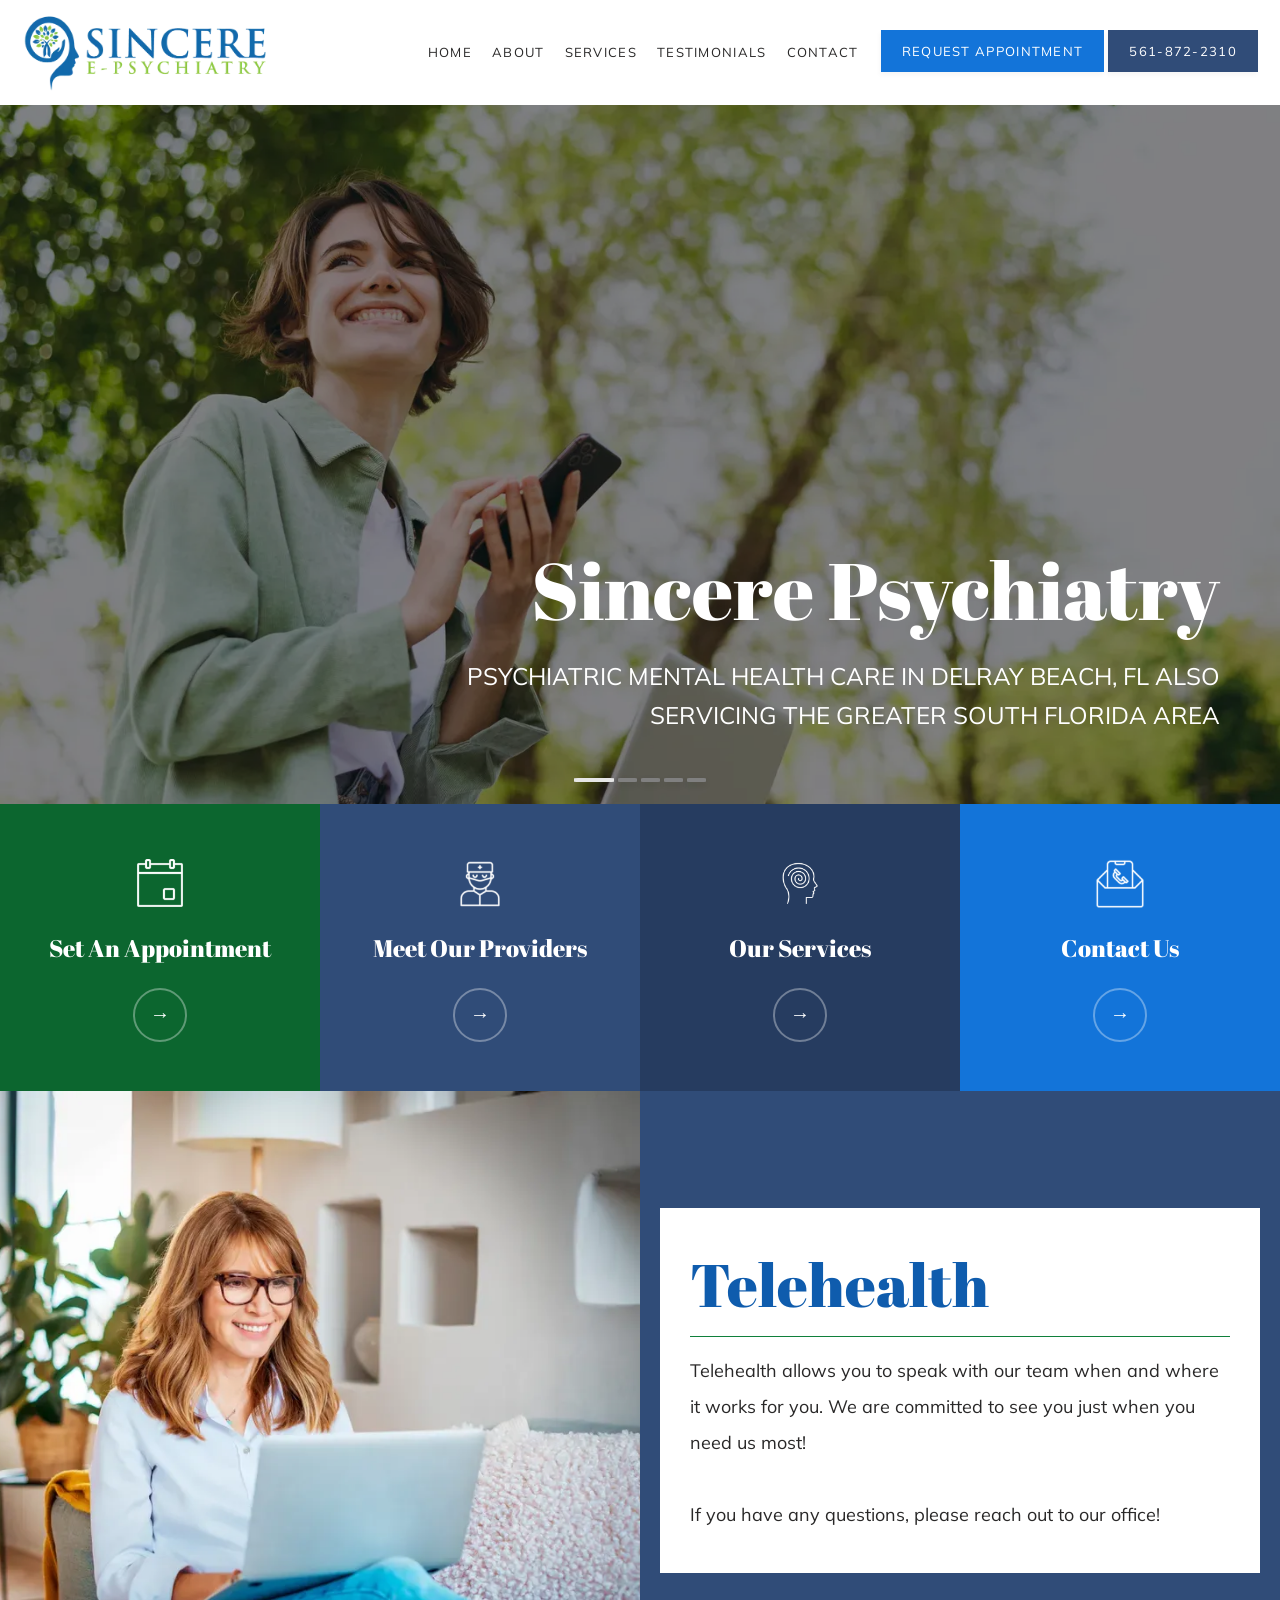
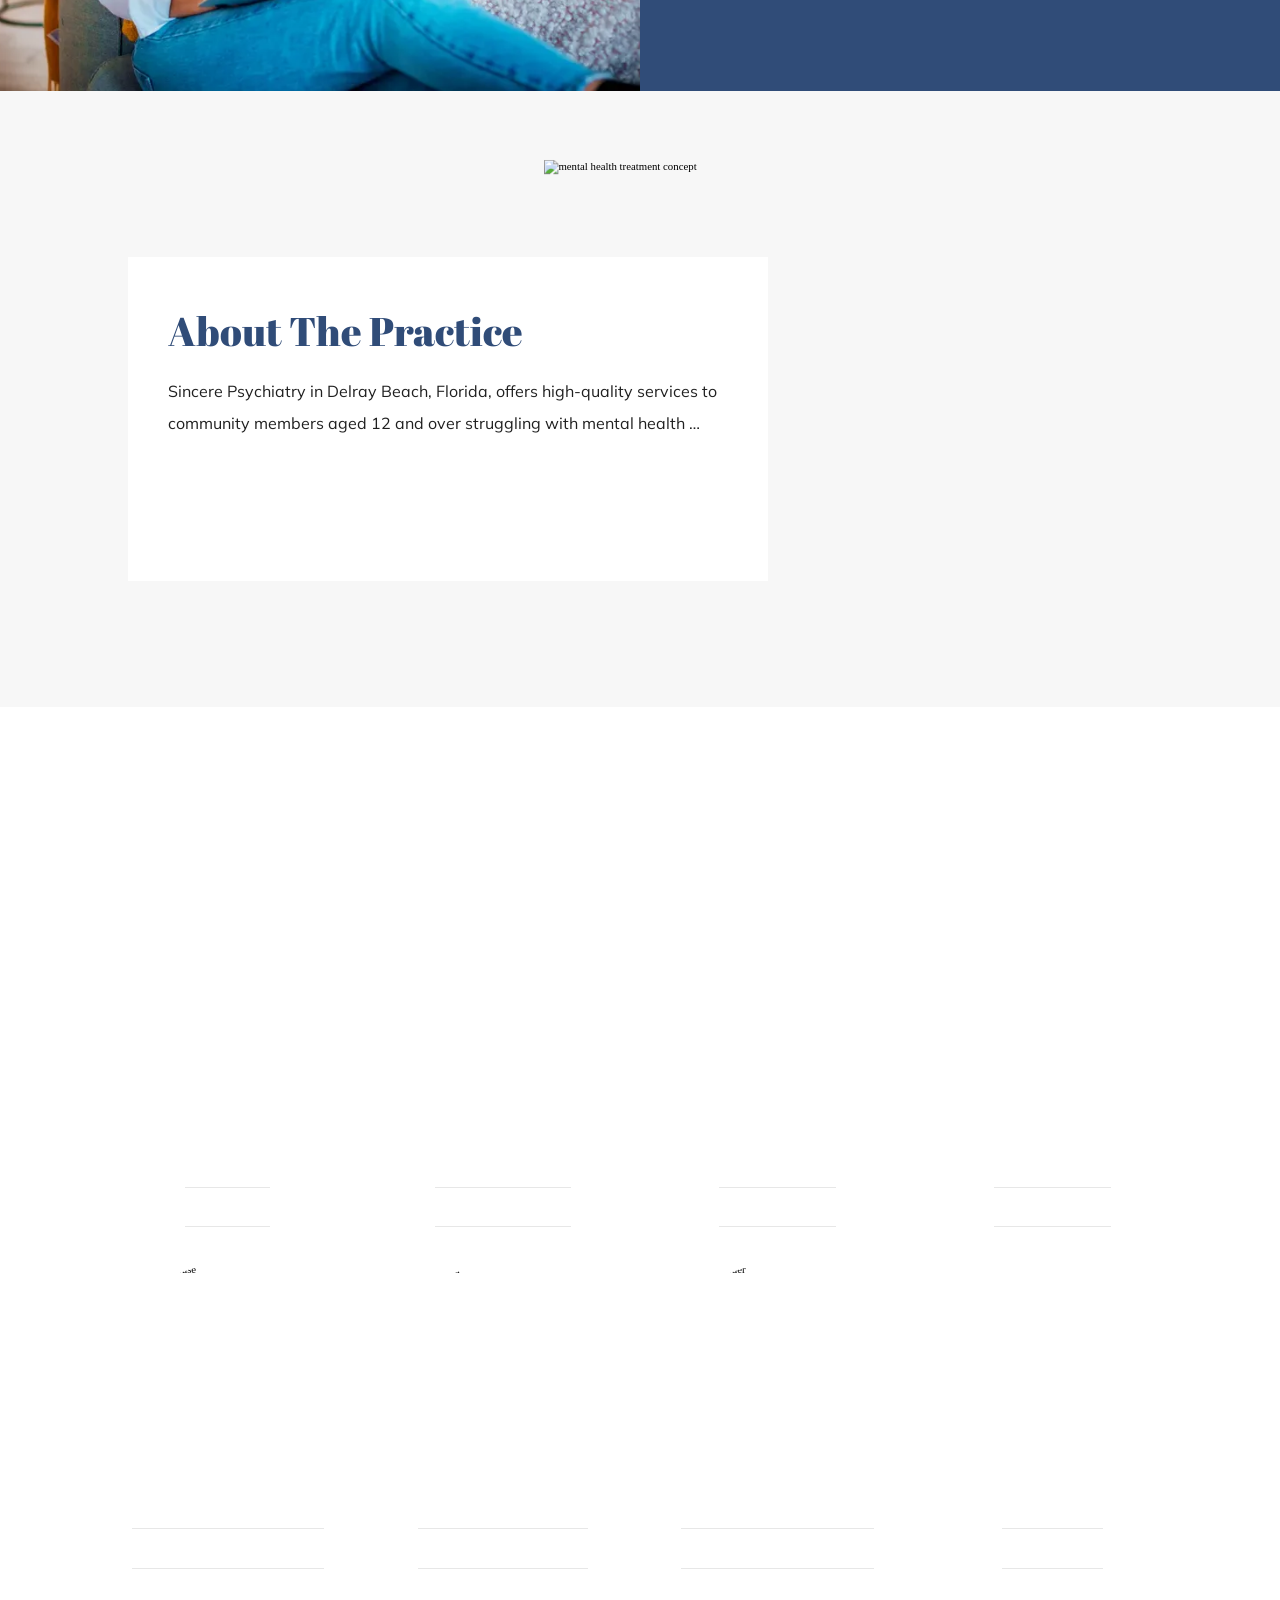
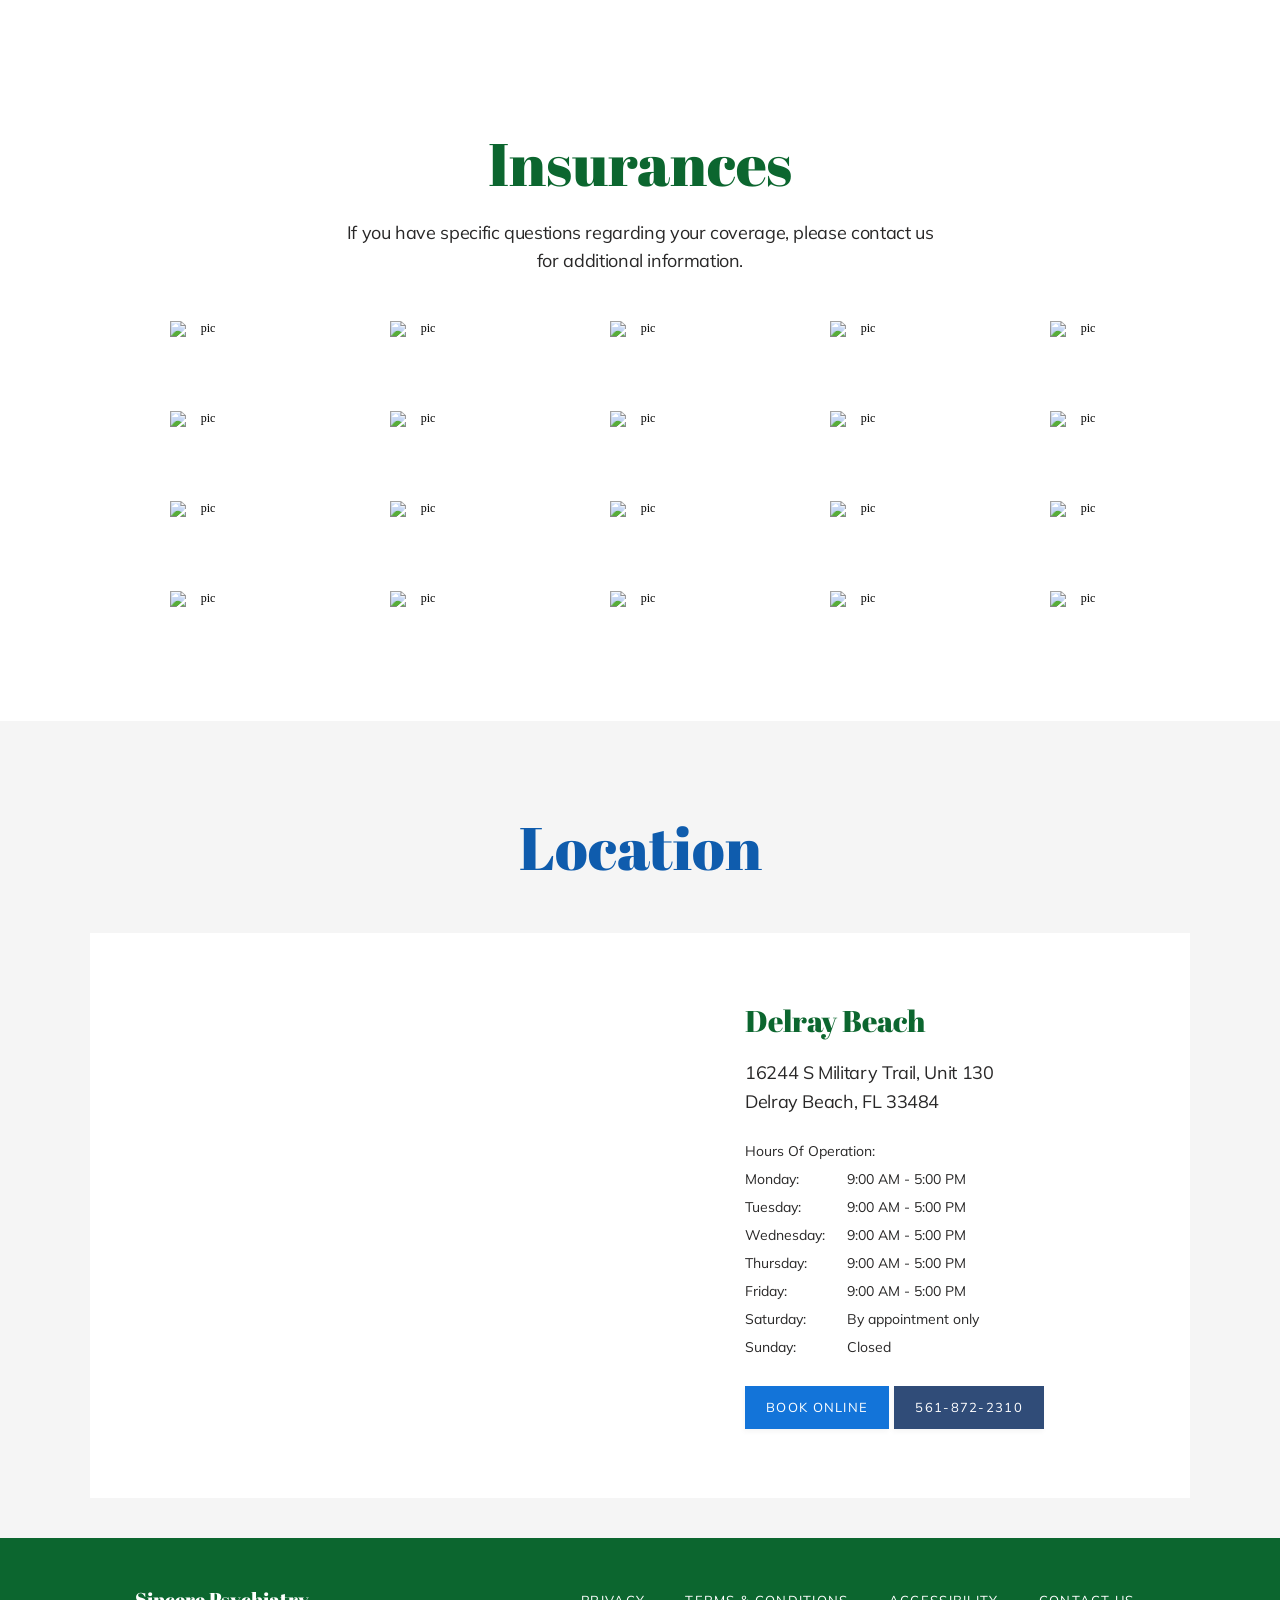
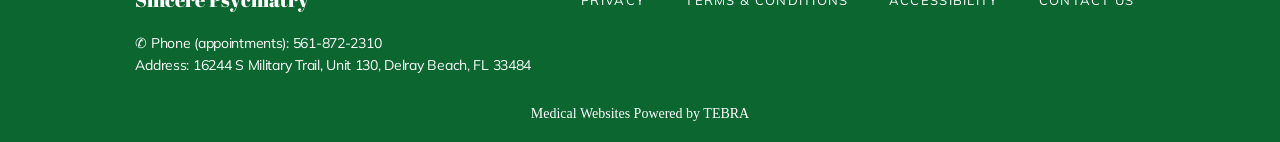
==== waketechcc/BHWebpage/index.html @ 06dcf1b5 "had here" ====
<!DOCTYPE html><html lang="en" style="--identity-width:1056px; --links-height:50px; --buttons-height:50px; --num-of-links:5; --compensation-to-middle:88px; --side-menu-space:604px; --menu-height:-105px; --dynamic-buttons-height:50px; --dynamic-menu-logo-height:105px;"><head>
            <!--
            IMC metadata START
            rootPage=[vbid-e6609d59-314e-44d4-a096-23cbc4b0bdfe-published]
            name=[Home]
            schemeVersion=[2]
            creationDate=[31-01-2024 03:14:24]
            clonedFromVBID=[vbid-e6609d59-314e-44d4-a096-23cbc4b0bdfe]
            creator=[889a9dd8-767c-46b6-bf21-ab325a427642]
            version=[dev]
            env=[prd]
            publishDate=[09-02-2024 16:41:47]
            Renderer=[Service API]
            IMC metadata END
            -->
						<!-- START meta data -->
            <meta charset="utf-8">
            <meta name="viewport" content="width=device-width, initial-scale=1, shrink-to-fit=no">
            
			<script type="application/ld+json">
				{"@context": "https://schema.org","@type": "Physician","@id":"https://www.sincerepsych.com/8bfcd976-3ab2-4bc3-a6d6-3ea068dfcf8f","url":"https://www.sincerepsych.com","brand":{"name":["Sincere Psychiatry"]},"name":["Reginald Sincere, NP","Jose Desmarais, APRN, PMHNP-BC"],"image":"","potentialAction":{"@type":"ReserveAction","target":{"@type":"EntryPoint","urlTemplate":"https://www.sincerepsych.com/schedule?utm_medium=markup","inLanguage":"en-US","actionPlatform":["https://schema.org\/DesktopWebPlatform","https://schema.org\/IOSPlatform","https://schema.org\/AndroidPlatform"]},"result":{"@type":"Reservation","name":"Book Online"}},"telephone":"561-872-2310","openingHours":["MON 9:00 AM - 5:00 PM","TUE 9:00 AM - 5:00 PM","WED 9:00 AM - 5:00 PM","THU 9:00 AM - 5:00 PM","FRI 9:00 AM - 5:00 PM","SAT By appointment only","SUN Closed"],"contactPoint":[{"@type":"ContactPoint","telephone":"561-872-2310","contactType":"reservations"},{"@type":"ContactPoint","telephone":"561-455-2603","contactType":"customer service"}],"address":{"@type":"PostalAddress","streetAddress":"16244 S Military Trail Unit 130","addressLocality":"Delray Beach","addressRegion":"FL","postalCode":"33484","addressCountry":"USA"},"priceRange":"Free Confidential Consultation"}
			</script>
            
            <meta name="theme-color" content="#000000">
            <link rel="canonical" href="https://www.sincerepsych.com">
            <link rel="shortcut icon" href="/favicon.ico">
						<link rel="preconnect" href="https://www.googletagmanager.com"><link rel="preconnect" href="https://sa1s3optim.patientpop.com">
						<link rel="dns-prefetch" href="https://www.googletagmanager.com"><link rel="dns-prefetch" href="https://sa1s3optim.patientpop.com"><link rel="dns-prefetch" href="https://www.google.com"><link rel="dns-prefetch" href="https://www.google-analytics.com">
            
            <!-- Google Analytics -->
                <script async="" src="https://www.googletagmanager.com/gtag/js?id=G-J850HL02VV"></script>
                <script>
                window.dataLayer = window.dataLayer || [];
                function gtag(){dataLayer.push(arguments);}
                gtag('js', new Date());
                gtag('config', 'G-J850HL02VV');
                </script>
            <!-- End Google Analytics -->		
            <meta name="google-site-verification" content="y0cJQzEtyeu1D0x0oFG-r5S-6N0g_hvibggnTR-iEV0">
            
            <title>Sincere Psychiatry | Psychiatric Mental Health Care located in Delray Beach, FL</title>
            
            <meta name="description" content="Trusted Psychiatric Mental Health Care serving the patients of Delray Beach, FL. Contact us at 561-872-2310 or visit us at 16244 S Military Trail, Unit 130, Delray Beach, FL 33484.">
            <meta name="monitor_key" content="bdb9ecce247929becef8f9ac3bb30d43b974e2bf">
            <!-- END meta data -->
            <!-- START custom head code -->
            
						<!-- END custom head code -->
						<script type="text/javascript">"use strict";window.wm=window.wm||{};const initTebraWidgetManager=()=>{const wmDeferredCommands=[];const TEBRA_WIDGET_MANAGER_METHODS=["initializeManager","registerWidget","broadcastMessage"];window.wmOnScriptLoad=()=>{window.addEventListener("actionCall",e=>{return window.WidgetManager.widgetClick(e.detail.callParameter)});wmDeferredCommands.forEach(cmd=>{window.WidgetManager[cmd.command](...cmd.args)})};TEBRA_WIDGET_MANAGER_METHODS.forEach(wmMethod=>{window.wm[wmMethod]=(...args)=>{const deferredCommand={command:wmMethod,args};if(window.WidgetManager&&window.WidgetManager[deferredCommand.command]){window.WidgetManager[deferredCommand.command](...deferredCommand.args)}else{wmDeferredCommands.push(deferredCommand)}}})};initTebraWidgetManager();
</script><script src="js/widgetManager.js" onload="wmOnScriptLoad()" defer="" async=""></script><script>window.wm.initializeManager('8bfcd976-3ab2-4bc3-a6d6-3ea068dfcf8f');</script>
						<style>html{font-size:12px}@media only screen and (max-width: 680px){html{font-size:8px}}:root{--editor-menu-height: 0px;--menu-height: 0px;--popup-spacing: 0px;--stick-top-section-height: 0px;--gallery-content-box-margin: 0px;--dynamic-buttons-height: 0;--dynamic-menu-logo-height: 0}section{box-sizing:border-box;overflow:hidden;background-size:cover;background-repeat:no-repeat;background-position:center center}a{color:inherit;text-decoration:none}.website{padding:0;margin:0}.website section{margin-left:auto;margin-right:auto}.website section[data-position=popup]{--popup-spacing: 8vw;--popup-width: inherit;max-height:calc(100vh - var(--editor-menu-height) - var(--popup-spacing));width:var(--popup-width);min-width:var(--popup-width);max-width:var(--popup-width);position:fixed;top:0;left:0!important;transform:translate(calc(50vw - 50%),calc(50vh + var(--editor-menu-height)/2 - 50%))!important;z-index:1002;box-shadow:-3px 11px 200px #00000030}.website section[data-position=popup][data-section-width=stretched]{--popup-width: calc(100vw - var(--popup-spacing))}.website section[data-position=popup][data-section-width=boxed]{--popup-width: calc(70vw - var(--popup-spacing))}.website section[data-position=popup][data-section-width=boxed] .children{max-width:unset!important}.website section[data-position=popup]{display:none}.website section[data-position=popup].show-section{display:inherit}.website section[data-position=popup] article .pic-side img.pic{transform:scale(1)!important}.website section[data-position=stick-top]{position:fixed;top:var(--editor-menu-height);z-index:998}@media only screen and (max-width: 880px){.website section[data-position=popup],.website section[data-position=popup][data-section-width=boxed],.website section[data-position=popup][data-section-width=stretched]{overflow-y:auto}.website section[data-position=stick-top]{overflow-y:auto;max-height:40vh}}@media only screen and (max-width: 680px){.website section[data-position=popup],.website section[data-position=popup][data-section-width=boxed],.website section[data-position=popup][data-section-width=stretched]{--popup-spacing: 2vw;--popup-mobile-height: calc(100vh - var(--editor-menu-height) - var(--popup-spacing));--popup-width: calc(100vw - var(--popup-spacing));height:var(--popup-mobile-height);min-height:var(--popup-mobile-height)!important;max-height:var(--popup-mobile-height)}}.website section[data-height=fullscreen]{min-height:100vh!important}.website section[data-textalign=left] .section-item .text-side .buttons{align-items:inherit;text-align:inherit}.website section[data-textalign=left] .section-item .text-side{align-items:flex-start;text-align:left}.website section[data-blockstextalign=left] .section-header .text-side{align-items:flex-start;text-align:left}.website section[data-textalign=center] .section-item .text-side{text-align:center}.website section[data-textalign=left] .section-item .text-side .buttons{justify-content:flex-start}.website section[data-textalign=left] .section-item .text-side .buttons .element:nth-of-type(1){margin-left:0!important}.website section[data-textalign=center] .section-item .text-side .buttons{justify-content:center}.website section[data-textalign=right] .section-item .text-side .buttons{justify-content:flex-end}.website section[data-blockstextalign=center] .section-header .text-side{text-align:center}.website section[data-textalign=right] .section-item .text-side{align-items:flex-end;text-align:right}.website section[data-blockstextalign=right] .section-header .text-side{align-items:flex-end;text-align:right}.website section[data-verticalalign=top] article.section-item{justify-content:flex-start}.website section[data-verticalalign=center] article.section-item{justify-content:space-evenly}.website section[data-verticalalign=bottom] article.section-item{justify-content:flex-end}.website section[data-verticalalign=top] article.section-item .text-side{align-self:flex-start;justify-content:flex-start}.website section[data-verticalalign=stretch] article.section-item .text-side .buttons{flex-grow:1;align-content:flex-end}.website section[data-verticalalign=stretch][data-layoutclass^=right-center] article.section-item .text-side,.website section[data-verticalalign=stretch][data-layoutclass^=left-center] article.section-item .text-side,.website section[data-verticalalign=stretch][data-layoutclass^=middle-center] article.section-item .text-side{height:calc(100% - var(--gallery-content-box-margin) * 2)}.website section[data-verticalalign=center] article.section-item .text-side{align-self:center;justify-content:center}.website section[data-verticalalign=bottom] article.section-item .text-side{align-self:flex-end;justify-content:flex-end}.website section[data-blocksverticalalign=top] article.section-header{justify-content:flex-start}.website section[data-blocksverticalalign=center] article.section-header{justify-content:space-evenly}.website section[data-blocksverticalalign=bottom] article.section-header{justify-content:flex-end}.website section[data-blockshorizontalalign=left] article.section-header{align-items:flex-start}.website section[data-blockshorizontalalign=center] article.section-header{align-items:center}.website section[data-blockshorizontalalign=right] article.section-header{align-items:flex-end}.website section[data-layoutclass=middle-center][data-horizontalalign=left] article.section-item,.website section[data-layoutclass=middle-left][data-horizontalalign=left] article.section-item,.website section[data-layoutclass=middle-right][data-horizontalalign=left] article.section-item{align-items:flex-start}.website section[data-layoutclass=middle-center][data-horizontalalign=center] article.section-item,.website section[data-layoutclass=middle-left][data-horizontalalign=center] article.section-item,.website section[data-layoutclass=middle-right][data-horizontalalign=center] article.section-item{align-items:center}.website section[data-layoutclass=middle-center][data-horizontalalign=right] article.section-item,.website section[data-layoutclass=middle-left][data-horizontalalign=right] article.section-item,.website section[data-layoutclass=middle-left][data-horizontalalign=right] article.section-item,.website section[data-layoutclass=middle-right][data-horizontalalign=right] article.section-item{align-items:flex-end}.website section[data-horizontalalign=left] article.section-item .text-side{margin-right:auto!important}.website section[data-horizontalalign=center] article.section-item .text-side{margin-right:auto!important;margin-left:auto!important}.website section[data-horizontalalign=right] article.section-item .text-side{margin-left:auto!important}@media only screen and (max-width: 680px){.website section[data-horizontalalign=right] article.section-item .text-side,.website section[data-horizontalalign=left] article.section-item .text-side{margin-right:auto!important;margin-left:auto!important}}.website article{display:flex;flex-direction:column;align-items:center;justify-content:space-evenly;position:relative;box-sizing:border-box}section.fill-height{min-height:100vh!important}.website section .children{width:100%;min-height:inherit;position:relative;display:flex;flex-wrap:wrap;margin-left:auto;margin-right:auto;align-items:stretch;box-sizing:border-box}.website section[data-effectshover=hover-effect-1] article:not(.section-header) .pic-side img.pic{transition:all 1s cubic-bezier(.04,-.03,0,1.01)}.website section[data-effectshover=hover-effect-1] article:not(.section-header):hover .pic-side img.pic{transition:all 3s cubic-bezier(.04,-.03,0,1.01);transform:scale(1.2)}.website section[data-effectshover=hover-effect-2] article:not(.section-header){transition:box-shadow 1s cubic-bezier(.04,-.03,0,1.01);box-shadow:-1px 8px 14px #0000}.website section[data-effectshover=hover-effect-2] article:not(.section-header):hover{box-shadow:-1px 8px 14px #00000075}.website section[data-effectshover=hover-effect-3] article:not(.section-header){transition:transform 1s cubic-bezier(.04,-.03,0,1.01)}.website section[data-effectshover=hover-effect-3] article:not(.section-header):hover{transform:translateY(-3%)}.website section[data-effectshover=hover-effect-4] article:not(.section-header) .text-side{transition:opacity 1s cubic-bezier(.04,-.03,0,1.01);opacity:0}.website section[data-effectshover=hover-effect-4] article:not(.section-header):hover .text-side{opacity:1}.website section[data-effectshover=hover-effect-5] article:not(.section-header) .pic-side{transition:opacity 1s cubic-bezier(.04,-.03,0,1.01);opacity:0}.website section[data-effectshover=hover-effect-5] article:not(.section-header):hover .pic-side{opacity:1}.website section[data-effectshover=hover-effect-6] article:not(.section-header) .pic-side{transition:opacity 1s cubic-bezier(.04,-.03,0,1.01);opacity:1}.website section[data-effectshover=hover-effect-6] article:hover:not(.section-header) .pic-side{opacity:.4}.website section[data-effectshover=hover-effect-7] article:not(.section-header) .pic-side{transition:opacity 1s cubic-bezier(.04,-.03,0,1.01);opacity:.5}.website section[data-effectshover=hover-effect-7] article:not(.section-header):hover .pic-side{opacity:1}.website section[data-effecttext=text-effect-1] .text-side h1,.website section[data-effecttext=text-effect-1] .text-side h2,.website section[data-effecttext=text-effect-1] .text-side h3,.website section[data-effecttext=text-effect-1] .text-side h4{text-shadow:0px 3px 5px #00000038}.website section[data-effecttext=text-effect-2] .text-side{outline-offset:10px;outline:1px solid #cccccc7a}.website section[data-effecttext=text-effect-3] article:not(.section-header) .text-side:before{position:absolute;left:0;top:13px;width:100%;z-index:999;content:"";border-top:1px solid #cccccc7a}.website section[data-effecttext=text-effect-3] article:not(.section-header) .text-side:after{position:absolute;left:0;bottom:13px;width:100%;z-index:999;content:"";border-top:1px solid #cccccc7a}.website section[data-effecttext=text-effect-4] .text-side{mix-blend-mode:multiply}.website section[data-effecttext=text-effect-5] .text-side h1,.website section[data-effecttext=text-effect-5] .text-side h3,.website section[data-effecttext=text-effect-5] .text-side h4,.website section[data-effecttext=text-effect-5] .text-side h2{background-color:var(--theme-color-1)!important;padding:10px!important;color:var(--theme-color-2)!important}.website section[data-effecttext=text-effect-6] .text-side h1,.website section[data-effecttext=text-effect-6] .text-side h3,.website section[data-effecttext=text-effect-6] .text-side h4,.website section[data-effecttext=text-effect-6] .text-side h2{background-color:var(--theme-color-2)!important;padding:10px!important;color:var(--theme-color-1)!important}.website section[data-idleeffect=darken_gardient_30] article[data-itemmediatype=PIC] .pic-side:before{display:block;position:absolute;background-image:linear-gradient(to bottom,rgba(0,0,0,0) 70%,#0000007d 100%);height:100%;top:0;left:0;width:100%;content:"";z-index:1}.website section[data-imagefit="1_1"] article img.pic{object-fit:contain}@media only screen and (min-width: 680px){.website section[data-imagefit="1_1"] article img.pic{object-fit:scale-down}}.website section[data-imagefit=contain] article img.pic{object-fit:contain}.website section[data-imagefit=cover] article img.pic{object-fit:cover}.filter-preview{position:relative}.filter-preview.filter-1,.website section[data-imagefilter=filter-1] article[data-itemmediatype=PIC] img.pic{filter:brightness(100%)}.filter-preview.filter-2,.website section[data-imagefilter=filter-2] article[data-itemmediatype=PIC] img.pic{filter:brightness(80%)}.filter-preview.filter-3,.website section[data-imagefilter=filter-3] article[data-itemmediatype=PIC] img.pic{filter:brightness(60%)}.filter-preview.filter-4:after,.website section[data-imagefilter=filter-4] article[data-itemmediatype=PIC] .pic-side:before{display:block;position:absolute;background-image:linear-gradient(to bottom,rgba(0,0,0,0) 60%,#000000 100%);height:100%;top:0;left:0;width:100%;content:"";z-index:1;pointer-events:none}.filter-preview.filter-5:after,.website section[data-imagefilter=filter-5] article[data-itemmediatype=PIC] .pic-side:before{display:block;position:absolute;background-image:linear-gradient(to top,rgba(0,0,0,0) 60%,#000000 100%);height:100%;top:0;left:0;width:100%;content:"";z-index:1;pointer-events:none}.filter-preview.filter-6:after,.website section[data-imagefilter=filter-6] article[data-itemmediatype=PIC] .pic-side:before{display:block;position:absolute;background-image:linear-gradient(to left,rgba(0,0,0,0) 60%,#00000070 100%);height:100%;top:0;left:0;width:100%;content:"";z-index:1;pointer-events:none}.filter-preview.filter-7:after,.website section[data-imagefilter=filter-7] article[data-itemmediatype=PIC] .pic-side:before{display:block;position:absolute;background-image:linear-gradient(to right,rgba(0,0,0,0) 60%,#00000070 100%);height:100%;top:0;left:0;width:100%;content:"";z-index:1;pointer-events:none}.filter-preview.filter-8:after,.website section[data-imagefilter=filter-8] article[data-itemmediatype=PIC] .pic-side:before{display:block;position:absolute;background-image:linear-gradient(to top,rgba(255,255,255,0) 60%,#ffffff 100%);height:100%;top:0;left:0;width:100%;content:"";z-index:1;pointer-events:none}.filter-preview.filter-9:after,.website section[data-imagefilter=filter-9] article[data-itemmediatype=PIC] .pic-side:before{display:block;position:absolute;background-image:linear-gradient(to bottom,rgba(255,255,255,0) 60%,#ffffff 100%);height:100%;top:0;left:0;width:100%;content:"";z-index:1;pointer-events:none}.filter-preview.filter-10:after,.website section[data-imagefilter=filter-10] article[data-itemmediatype=PIC] .pic-side:before{display:block;position:absolute;background-image:linear-gradient(to left,rgba(255,255,255,0) 60%,#ffffff70 100%);height:100%;top:0;left:0;width:100%;content:"";z-index:1;pointer-events:none}.filter-preview.filter-11:after,.website section[data-imagefilter=filter-11] article[data-itemmediatype=PIC] .pic-side:before{display:block;position:absolute;background-image:linear-gradient(to right,rgba(255,255,255,0) 60%,#ffffff70 100%);height:100%;top:0;left:0;width:100%;content:"";z-index:1;pointer-events:none}.filter-preview.filter-12:after,.website section[data-imagefilter=filter-12] article[data-itemmediatype=PIC] .pic-side:before{display:block;position:absolute;background-image:linear-gradient(to right,rgba(255,255,255,0) 60%,#ffffff70 100%);height:100%;top:0;left:0;width:100%;content:"";z-index:1;pointer-events:none}.website section[data-imagescroll=normal] article .pic-side img.pic{height:100%!important;top:0!important}.website section[data-imagescroll=fixed] article .pic-side img.pic{min-height:100vh!important;height:100%!important}.website section[data-imagescroll=parallax] article .pic-side img.pic{min-height:100vh!important;height:100%!important}.website section[data-imagescroll=parallax] article[data-itemmediatype=MAP] .pic-side img,.website section[data-imagescroll=fixed] article[data-itemmediatype=MAP] .pic-side img{transform:none!important}.website section article .text-side{transition:all 2s cubic-bezier(.165,.84,.44,1)}.website section[data-effectentrance=entrance-effect-1] article[data-visible=false] .text-side{transition:none;transform:translate3d(0,50px,0);opacity:0}.website section[data-effectentrance=entrance-effect-1] article[data-visible=true] .text-side{transform:translateZ(0);opacity:1}.website section[data-effectentrance=entrance-effect-2] article[data-visible=false] .text-side{transition:none;transform:translate3d(-50px,0,0);opacity:0}.website section[data-effectentrance=entrance-effect-2] article[data-visible=true] .text-side{transform:translateZ(0);opacity:1}.website section[data-effectentrance=entrance-effect-3] article[data-visible=false] .text-side{transition:none;transform:translateZ(0);opacity:0}.website section[data-effectentrance=entrance-effect-3] article[data-visible=true] .text-side{transform:translateZ(0);opacity:1}.website section[data-effectentrance=entrance-effect-4] article .text-side div[data-elementtype=BUTTON],.website section[data-effectentrance=entrance-effect-4] article .text-side h1,.website section[data-effectentrance=entrance-effect-4] article .text-side h2,.website section[data-effectentrance=entrance-effect-4] article .text-side h4,.website section[data-effectentrance=entrance-effect-4] article .text-side h3{transition:all 2s cubic-bezier(.165,.84,.44,1)}.website section[data-effectentrance=entrance-effect-4] article[data-visible=false] .text-side h1,.website section[data-effectentrance=entrance-effect-4] article[data-visible=false] .text-side h2,.website section[data-effectentrance=entrance-effect-4] article[data-visible=false] .text-side h4,.website section[data-effectentrance=entrance-effect-4] article[data-visible=false] .text-side h3{transition:none;transform:translate3d(-500px,0,0);opacity:0}.website section[data-effectentrance=entrance-effect-4] article[data-visible=false] .text-side div[data-elementtype=BUTTON]{transform:translate3d(0,200px,0)}.website section[data-effectentrance=entrance-effect-4] article .text-side{overflow:hidden}.website section[data-effectentrance=entrance-effect-4] article[data-visible=true] .text-side div[data-elementtype=BUTTON],.website section[data-effectentrance=entrance-effect-4] article[data-visible=true] .text-side h4,.website section[data-effectentrance=entrance-effect-4] article[data-visible=true] .text-side h1,.website section[data-effectentrance=entrance-effect-4] article[data-visible=true] .text-side h2,.website section[data-effectentrance=entrance-effect-4] article[data-visible=true] .text-side h3{transform:translateZ(0);opacity:1}.website section[data-effectentrance=entrance-effect-5] article .text-side h1,.website section[data-effectentrance=entrance-effect-5] article .text-side h2,.website section[data-effectentrance=entrance-effect-5] article .text-side h3,.website section[data-effectentrance=entrance-effect-5] article .text-side h4{transition:all 2s cubic-bezier(.165,.84,.44,1);height:1em;overflow:hidden;word-break:break-all}body[data-ineditor=true] .website section[data-layoutclass=middle-center] article .text-side{transition:none}.website section[data-effectentrance=entrance-effect-5] article[data-visible=false] .text-side h1,.website section[data-effectentrance=entrance-effect-5] article[data-visible=false] .text-side h2,.website section[data-effectentrance=entrance-effect-5] article[data-visible=false] .text-side h3,.website section[data-effectentrance=entrance-effect-5] article[data-visible=false] .text-side h4{width:0%}.website section[data-effectentrance=entrance-effect-5] article[data-visible=true] .text-side h1,.website section[data-effectentrance=entrance-effect-5] article[data-visible=true] .text-side h2,.website section[data-effectentrance=entrance-effect-5] article[data-visible=true] .text-side h3,.website section[data-effectentrance=entrance-effect-5] article[data-visible=true] .text-side h4{width:100%}.website section article .pic-side{overflow:hidden}.website section[data-effectimage=image-effect-1] article[data-itemmediatype=PIC] .pic-side{transform:scale(.8)}.website section[data-effectimage=image-effect-2] article[data-itemmediatype=PIC] .pic-side{transform:rotate(10deg) scale(.9)}.website section[data-effectimage=image-effect-3] article[data-itemmediatype=PIC] .pic-side{transform:translate(-20%) scale(.9)}.website section[data-effectimage=image-effect-3] article[data-itemmediatype=PIC] .text-side{transform:translate(20%)!important}@media only screen and (max-width: 680px){.website section[data-effectimage=image-effect-3] article[data-itemmediatype=PIC] .pic-side{transform:translate(0) scale(1)!important}.website section[data-effectimage=image-effect-3] article[data-itemmediatype=PIC] .text-side{transform:translate(0)!important}}.website section[data-effectimage=image-effect-4] article[data-itemmediatype=PIC] .pic-side img.pic{mix-blend-mode:multiply}.website section[data-effectimage=image-effect-5] article[data-itemmediatype=PIC]:not(.section-header) .pic-side{min-height:initial!important;height:initial!important;overflow:inherit!important}.website section[data-effectimage=image-effect-5] article[data-itemmediatype=PIC]:not(.section-header){min-height:inherit!important}.website section[data-effectimage=image-effect-5][data-layoutclass=middle-center] article[data-itemmediatype=PIC]:not(.section-header):before{content:"";width:100%;padding-top:100%;position:relative}.website section[data-effectimage=image-effect-5][data-layoutclass=middle-center] article[data-itemmediatype=PIC]:not(.section-header) .text-side{position:absolute}.website section[data-effectimage=image-effect-5] article[data-itemmediatype=PIC]:not(.section-header) .pic-side:before{content:"";width:100%;padding:100% 0 0!important;position:relative}.website section[data-effectimage=image-effect-5] article[data-itemmediatype=PIC]:not(.section-header) .pic-side img.pic{position:absolute;border-radius:1500px;transform:scale(.9)}.website section[data-effectimage=image-effect-6] article[data-itemmediatype=PIC] .pic-side{transform:translate(10%) scale(.9);border:20px solid white}.website section[data-effectimage=image-effect-6] article[data-itemmediatype=PIC] .text-side{transform:translate(-10%)!important}@media only screen and (max-width: 480px){.website section[data-imagefilter=filter-4] article[data-itemmediatype=PIC] .pic-side:before{background-image:linear-gradient(to bottom,rgba(0,0,0,0) 0%,#000000 100%)}.website section[data-imagefilter=filter-5] article[data-itemmediatype=PIC] .pic-side:before{background-image:linear-gradient(to top,rgba(0,0,0,0) 0%,#000000 100%)}.website section[data-imagefilter=filter-6] article[data-itemmediatype=PIC] .pic-side:before{background-image:linear-gradient(to left,rgba(0,0,0,0) 0%,#00000070 100%)}.website section[data-imagefilter=filter-7] article[data-itemmediatype=PIC] .pic-side:before{background-image:linear-gradient(to right,rgba(0,0,0,0) 0%,#00000070 100%)}.website section[data-imagefilter=filter-8] article[data-itemmediatype=PIC] .pic-side:before{background-image:linear-gradient(to top,rgba(255,255,255,0) 0%,#ffffff 100%)}.website section[data-imagefilter=filter-9] article[data-itemmediatype=PIC] .pic-side:before{background-image:linear-gradient(to bottom,rgba(255,255,255,0) 0%,#ffffff 100%)}.website section[data-imagefilter=filter-10] article[data-itemmediatype=PIC] .pic-side:before{background-image:linear-gradient(to left,rgba(255,255,255,0) 0%,#ffffff70 100%)}.filter-preview.filter-11:after,.website section[data-imagefilter=filter-11] article[data-itemmediatype=PIC] .pic-side:before{background-image:linear-gradient(to right,rgba(255,255,255,0) 0%,#ffffff70 100%)}.website section[data-imagefilter=filter-12] article[data-itemmediatype=PIC] .pic-side:before{background-image:linear-gradient(to right,rgba(255,255,255,0) 0%,#ffffff70 100%)}}@media only screen and (max-width: 680px){.website section[data-effectimage=image-effect-6] article[data-itemmediatype=PIC] .pic-side{transform:translate(0) scale(.9);border:20px solid white}.website section[data-effectimage=image-effect-6] article[data-itemmediatype=PIC] .text-side{transform:translate(0)!important}}.hidden{display:none!important}.website section article .pic-side{z-index:1}.website section article .text-side{z-index:3}.rotate-180{transform:rotate(180deg)}
</style>
						<style>body{padding:0;margin:0}img{display:none}img[src]{display:inline-block}h1,h2,h3,h4,p,div[data-elementtype=TITLE],div[data-elementtype=SUBTITLE],div[data-elementtype=BODY]{font-smooth:auto;-webkit-font-smoothing:antialiased;-moz-osx-font-smoothing:auto;word-break:break-word}a[data-item-type=ANCHOR]{cursor:pointer}[data-elementtype=SUBTITLE] a,[data-elementtype=BODY] a{text-decoration:underline!important}div[data-elementtype=TITLE],div[data-elementtype=SUBTITLE],div[data-elementtype=BODY],h1{display:inline-block;padding:0;margin:0;font-weight:400}h2{display:inline-block;padding:0;font-weight:400}h3,h4{display:inline-block;padding:0;margin:0;font-weight:400}p{display:block;padding:0;margin:0;font-weight:400;max-width:500px}div[data-elementtype=BODY] p{max-width:initial}div[data-elementtype=BODY] h4,div[data-elementtype=BODY] h3,div[data-elementtype=BODY] h2,div[data-elementtype=BODY] h1{padding-left:0}h1:empty{display:none}h2:empty{display:none}h3:empty{display:none}p:empty{display:none}p[contenteditable=true],button[contenteditable=true],h3[contenteditable=true],h2[contenteditable=true],h1[contenteditable=true]{display:inline-block!important}img[src=""]{display:none}button:empty{display:none}.website{padding:0;margin:0}.text-side{display:flex;flex-direction:column;align-items:center;pointer-events:none}.text-side .buttons{flex-direction:initial;display:flex;align-items:center}.text-side:empty,.website article .text-side:empty{display:none}.text-side .buttons:empty{display:none}.element{pointer-events:auto}.links div{border:none;padding:5px 10px;margin:2px;outline:none;display:inline-block}div[data-elementtype=BUTTON],div[data-elementtype=BUTTON2],div[data-elementtype=BUTTON3]{display:inline-block!important;padding:10px 20px!important;margin:0 4px 0 0;font-weight:400;max-width:500px;overflow:hidden;text-overflow:ellipsis}hr[data-elementtype=DIVIDER]{height:2px;width:100%;border:none;background-color:var(--theme-color-1, #fff)}hr[data-elementtype=DIVIDER][data-variant=divider_variant_1]{height:1px}hr[data-elementtype=DIVIDER][data-variant=divider_variant_2]{height:2px}hr[data-elementtype=DIVIDER][data-variant=divider_variant_3]{height:5px;max-width:200px}hr[data-elementtype=DIVIDER][data-variant=divider_variant_4]{height:10px;width:10px}hr[data-elementtype=DIVIDER][data-variant=divider_variant_5]{height:20px;width:2px;transform:rotate(45deg)}img[data-elementtype=ICON]{height:80px;max-width:100%;min-width:60px;object-fit:contain!important}.buttons{margin-top:10px;flex-wrap:wrap}.button_preset_1,.button_preset_2,.button_preset_3{text-align:center}.website[menu-collapse=true] .top_menu .buttons .button_preset_1,.website[menu-collapse=true] .top_menu .buttons .button_preset_2,.website[menu-collapse=true] .top_menu .buttons .button_preset_3{display:flex;justify-content:center;align-content:center;flex-direction:column}div[data-variant=button_variant_1],div[data-variant=button_variant_2],div[data-variant=button_variant_3],div[data-variant=button_variant_4],div[data-variant=button_variant_5],div[data-variant=button_variant_6],div[data-variant=button_variant_7],div[data-variant=button_variant_8],div[data-variant=button_variant_9],div[data-variant=button_variant_10],div[data-variant=button_variant_11],div[data-variant=button_variant_12],div[data-variant=button_variant_13],div[data-variant=button_variant_14],div[data-variant=button_variant_15],div[data-variant=button_variant_16],div[data-variant=button_variant_17],div[data-variant=button_variant_18],div[data-variant=button_variant_19]{min-width:50px;border:1.5px solid;border-color:var(--button-color-preset-border-color)!important;padding:10px 20px!important;margin:5px!important;background-color:var(--button-color-preset-background-color)!important;color:var(--button-color-preset-color)!important;transition:background-color .3s cubic-bezier(.25,1,.5,1)}div[data-variant=button_variant_1]:hover,div[data-variant=button_variant_2]:hover,div[data-variant=button_variant_3]:hover,div[data-variant=button_variant_4]:hover,div[data-variant=button_variant_5]:hover,div[data-variant=button_variant_6]:hover,div[data-variant=button_variant_7]:hover,div[data-variant=button_variant_8]:hover,div[data-variant=button_variant_9]:hover,div[data-variant=button_variant_10]:hover,div[data-variant=button_variant_11]:hover,div[data-variant=button_variant_12]:hover,div[data-variant=button_variant_13]:hover,div[data-variant=button_variant_14]:hover,div[data-variant=button_variant_15]:hover,div[data-variant=button_variant_16]:hover,div[data-variant=button_variant_17]:hover,div[data-variant=button_variant_18]:hover,div[data-variant=button_variant_19]:hover{background-color:var(--button-color-preset-background-hover-color)!important;color:var(--button-color-preset-hover-color)!important}div[data-variant=button_variant_2]{border-color:transparent!important;box-shadow:-1px 3px 5px #0000000a}div[data-variant=button_variant_3]:hover,div[data-variant=button_variant_3]{border-color:transparent!important;background-color:transparent!important}div[data-variant=button_variant_5]{border-color:transparent!important;box-shadow:-1px 3px 5px #0000000a;position:relative;transition:all .3s cubic-bezier(.25,1,.5,1)}div[data-variant=button_variant_5]:hover{background-color:transparent!important}div[data-variant=button_variant_5]:after{content:"";display:block;bottom:0;height:0%;left:0;width:100%;position:absolute;background-color:var(--button-color-preset-background-hover-color)!important;transition:all .3s cubic-bezier(.25,1,.5,1);z-index:-1}div[data-variant=button_variant_5]:hover:after{height:100%}div[data-variant=button_variant_4]{border-width:2px!important;border-color:var(--button-color-preset-border-color)!important;background-color:transparent!important}div[data-variant=button_variant_4]:hover:after{height:100%}div[data-variant=button_variant_6]{border-radius:6px}div[data-variant=button_variant_7]{background-color:transparent!important;border-color:transparent!important}div[data-variant=button_variant_7]:after{content:"";width:0px;position:relative;bottom:0;height:2px;transform:translateY(6px);background-color:var(--button-color-preset-hover-color);display:block;transition:width .3s cubic-bezier(.25,1,.5,1)}div[data-variant=button_variant_7]:hover:after{width:100%}div[data-variant=button_variant_8]{border-radius:50px}div[data-variant=button_variant_9]{border-radius:50px;margin:5px!important;background-color:transparent!important;transition:all .3s cubic-bezier(.25,1,.5,1)}div[data-variant=button_variant_9]:hover{border-radius:50px;margin:5px!important;background-color:var(--button-color-preset-background-hover-color)!important;color:var(--button-color-preset-hover-color)!important;transition:all .3s cubic-bezier(.25,1,.5,1)}div[data-variant=button_variant_10]{border:2px solid;border-color:var(--button-color-preset-border-color)!important;border-radius:100px!important;width:50px!important;height:50px!important;padding:0!important;font-size:12px!important;background-color:var(--button-color-preset-background-color)!important;margin:5px!important;text-align:center!important;color:var(--button-color-preset-color)!important;display:flex!important;align-items:center;justify-content:center}div[data-variant=button_variant_11]{border-radius:50px}div[data-variant=button_variant_13],div[data-variant=button_variant_12]{background-color:var(--button-color-preset-background-color)!important;position:relative;font-family:Open Sans,sans-serif;font-size:12px;text-decoration:none;color:var(--button-color-preset-color)!important;border:solid 1px var(--button-color-preset-border-color)!important;background-image:-webkit-gradient(linear,left bottom,left top,color-stop(0,rgb(0 0 0 / 29%)),color-stop(1,rgb(255 255 255 / 28%)));box-shadow:inset 0 1px #fdfdfda3,0 1px #ffffff3b;border-radius:5px;min-width:50px;padding:10px 20px!important}div[data-variant=button_variant_13]{border-radius:50px}div[data-variant=button_variant_14]{background-color:#000;border-radius:0;min-width:50px;padding:10px 20px!important;background-color:var(--button-color-preset-background-color)!important}div[data-variant=button_variant_15]{border-radius:0;border-color:transparent!important;min-width:50px;padding:10px 20px 10px 0!important;color:var(--button-color-preset-color)!important;background-color:transparent!important}div[data-variant=button_variant_15]:hover{background-color:transparent!important}div[data-variant=button_variant_15]:after{content:"\2192";transform:translate(-5px);margin-left:10px;font-family:Arial;color:var(--button-color-preset-color)!important;display:inline-block;transition:all .3s cubic-bezier(.25,1,.5,1);background-color:transparent!important}div[data-variant=button_variant_15]:hover:after{content:"\2192";transform:translate(0);color:var(--button-color-preset-hover-color)!important;background-color:transparent!important}div[data-variant=button_variant_16]{border:2px solid;border-color:var(--button-color-preset-border-color)!important;border-radius:100px!important;width:50px!important;height:50px!important;padding:0!important;font-size:0px!important;background-color:var(--button-color-preset-background-color)!important;margin:5px!important;text-align:center!important;color:var(--button-color-preset-color)!important}div[data-variant=button_variant_16]:after{content:"\2192";position:relative;font-family:Arial;color:var(--button-color-preset-color)!important;font-size:20px!important;margin:0!important;padding:0!important;top:14px!important;letter-spacing:0em!important;line-height:1em!important;background-color:transparent!important}div[data-variant=button_variant_16]:hover:after{color:var(--button-color-preset-hover-color)!important}div[data-variant=button_variant_17]{border:none!important;border-radius:0!important;background-color:var(--button-color-preset-background-color)!important;padding:10px 20px!important;margin:5px!important;color:var(--button-color-preset-color)!important}div[data-variant=button_variant_17]:after{content:"\2192";position:relative;margin-left:10px;font-family:Arial;color:var(--button-color-preset-color)!important;font-size:20px!important;background-color:transparent!important}div[data-variant=button_variant_17]:hover:after{color:var(--button-color-preset-hover-color)!important}div[data-variant=button_variant_18]{display:flex!important;flex-direction:row-reverse!important;align-items:center;border:none!important;border-radius:0!important;background-color:var(--button-color-preset-background-color)!important;padding:10px 20px!important;margin:5px!important;color:var(--button-color-preset-color)!important}div[data-variant=button_variant_18]:after{content:"\2192";position:relative;margin-right:10px;font-family:Arial;color:var(--button-color-preset-color)!important;font-size:20px!important;padding-bottom:2px;background-color:transparent!important}div[data-variant=button_variant_18]:hover:after{color:var(--button-color-preset-hover-color)!important}div[data-variant=button_variant_19]{border:none!important;border-radius:100px!important;background-color:var(--button-color-preset-background-color)!important;padding:10px 20px!important;margin:5px!important;color:var(--button-color-preset-color)!important}div[data-variant=button_variant_19]:after{content:"\2192";position:relative;margin-left:10px;font-family:Arial;color:var(--button-color-preset-color)!important;font-size:20px!important;background-color:transparent!important}div[data-variant=button_variant_19]:hover:after{color:var(--button-color-preset-hover-color)!important}div[data-variant=button_variant_1_invert]{border-radius:0;min-width:50px;outline-offset:-2px!important;padding:10px 20px!important;outline:2px solid var(--button-color-preset-border-color)!important;background-color:var(--button-color-preset-background-color)!important;color:var(--button-color-preset-color)!important}div[data-variant=button_variant_1_accent]{border-radius:0;min-width:50px;border:0px solid var(--button-color-preset-border-color)!important;padding:10px 20px!important;background-color:var(--button-color-preset-background-color)!important;color:var(--button-color-preset-color)!important}div[data-variant=button_variant_1_accent]:hover{background-color:var(--button-color-preset-background-hover-color)!important;color:var(--button-color-preset-hover-color)!important}div[data-variant=button_variant_1_accent2]{border-radius:0;min-width:50px;padding:10px 20px!important;border:0px solid var(--theme-color-2)!important;background-color:var(--button-color-preset-background-color)!important;color:var(--button-color-preset-color)!important}div[data-variant=button_variant_1_accent2_semiround]{border-radius:5px;min-width:50px;padding:10px 20px!important;color:var(--button-color-preset-color)!important;background-color:var(--button-color-preset-background-color)!important}div[data-variant=button_variant_1_accent2_semiround_acc1]{border-radius:5px;min-width:50px;padding:10px 20px!important;border:2px solid var(--theme-color-2)!important;background-color:var(--button-color-preset-background-color)!important;color:var(--button-color-preset-color)!important}div[data-variant=button_variant_1_accent2_semiround_acc2]{border-radius:5px;min-width:50px;padding:10px 20px!important;border:0px solid var(--theme-color-1)!important;box-shadow:0 2px 2px #00000010;color:var(--button-color-preset-color)!important;background-color:var(--button-color-preset-background-color)!important}div[data-variant=button_variant_1_accent3],div[data-variant=button_variant_1_accent4]{border-radius:0;min-width:50px;border:0px solid var(--theme-color-6)!important;padding:10px 20px!important;background-color:var(--button-color-preset-background-color)!important;color:var(--button-color-preset-color)!important}div[data-variant=button_variant_2_invert]{border-radius:100px!important;min-width:50px;border:2px solid var(--theme-color-2)!important;padding:10px 20px!important;color:var(--button-color-preset-color)!important;background-color:var(--button-color-preset-background-color)!important}div[data-variant=button_variant_2_solid]{border-radius:100px!important;min-width:50px;border:0px solid var(--theme-color-2)!important;padding:10px 20px!important;color:var(--button-color-preset-color)!important;background-color:var(--button-color-preset-background-color)!important;box-shadow:0 2px 2px #00000010}div[data-variant=button_variant_2_solid_invert]{border-radius:100px!important;min-width:50px;border:0px solid var(--theme-color-1)!important;padding:10px 20px!important;color:var(--button-color-preset-color)!important;background-color:var(--button-color-preset-background-color)!important;box-shadow:0 2px 2px #00000010}div[data-elementtype=VIDEO]{overflow:hidden;position:relative;height:0}div[data-elementtype=VIDEO] iframe{left:0;top:0;height:100%;width:100%;position:absolute}.social{display:flex;flex-wrap:wrap}div[data-elementtype=SOCIAL]{width:25px;height:25px;box-sizing:border-box;display:flex}div[data-elementtype=SOCIAL] svg{width:80%;height:100%}div[data-elementtype=SOCIAL][data-socialtheme=social_theme_1] svg{fill:#b3b3b3}div[data-elementtype=SOCIAL][data-socialtheme=social_theme_2] svg{fill:#fff}div[data-elementtype=SOCIAL][data-socialtheme=social_theme_3] svg{fill:#000}div[data-elementtype=SOCIAL][data-socialtheme=social_theme_4]{background-color:#fff;border-radius:900px}div[data-elementtype=SOCIAL][data-socialtheme=social_theme_4] svg{fill:#000;position:relative;width:50%;height:100%;left:25%}div[data-elementtype=SOCIAL][data-socialtheme=social_theme_5]{background-color:#000;border-radius:900px}div[data-elementtype=SOCIAL][data-socialtheme=social_theme_5] svg{fill:#fff;position:relative;width:50%;height:100%;left:25%}div[data-elementtype=SOCIAL][data-socialtheme=social_theme_6]{background-color:#1e90ff;border-radius:900px}div[data-elementtype=SOCIAL][data-socialtheme=social_theme_6] svg{fill:#fff;position:relative;width:50%;height:100%;left:25%}div[data-elementtype=SOCIAL][data-socialtheme=social_theme_7]{background-color:#1e90ff;border-radius:0}div.facebook[data-elementtype=SOCIAL][data-socialtheme=social_theme_8]:before,div.facebook[data-elementtype=SOCIAL][data-socialtheme=social_theme_6],div.facebook[data-elementtype=SOCIAL][data-socialtheme=social_theme_7]{background-color:#3b5998}div.yelp[data-elementtype=SOCIAL][data-socialtheme=social_theme_8]:before,div.yelp[data-elementtype=SOCIAL][data-socialtheme=social_theme_6],div.yelp[data-elementtype=SOCIAL][data-socialtheme=social_theme_7]{background-color:#d32323}div.twitter[data-elementtype=SOCIAL][data-socialtheme=social_theme_8]:before,div.twitter[data-elementtype=SOCIAL][data-socialtheme=social_theme_6],div.twitter[data-elementtype=SOCIAL][data-socialtheme=social_theme_7]{background-color:#1da1f2}div.linkedin[data-elementtype=SOCIAL][data-socialtheme=social_theme_8]:before,div.linkedin[data-elementtype=SOCIAL][data-socialtheme=social_theme_6],div.linkedin[data-elementtype=SOCIAL][data-socialtheme=social_theme_7]{background-color:#007bb5}div.whatsapp[data-elementtype=SOCIAL][data-socialtheme=social_theme_8]:before,div.whatsapp[data-elementtype=SOCIAL][data-socialtheme=social_theme_6],div.whatsapp[data-elementtype=SOCIAL][data-socialtheme=social_theme_7]{background-color:#25d366}div.pinterest[data-elementtype=SOCIAL][data-socialtheme=social_theme_8]:before,div.pinterest[data-elementtype=SOCIAL][data-socialtheme=social_theme_6],div.pinterest[data-elementtype=SOCIAL][data-socialtheme=social_theme_7]{background-color:#bd081c}div.youtube[data-elementtype=SOCIAL][data-socialtheme=social_theme_8]:before,div.youtube[data-elementtype=SOCIAL][data-socialtheme=social_theme_6],div.youtube[data-elementtype=SOCIAL][data-socialtheme=social_theme_7]{background-color:red}div.instagram[data-elementtype=SOCIAL][data-socialtheme=social_theme_8]:before,div.instagram[data-elementtype=SOCIAL][data-socialtheme=social_theme_6],div.instagram[data-elementtype=SOCIAL][data-socialtheme=social_theme_7]{background-color:#c32aa3}div.vimeo[data-elementtype=SOCIAL][data-socialtheme=social_theme_8]:before,div.vimeo[data-elementtype=SOCIAL][data-socialtheme=social_theme_6],div.vimeo[data-elementtype=SOCIAL][data-socialtheme=social_theme_7]{background-color:#1ab7ea}div[data-elementtype=SOCIAL][data-socialtheme=social_theme_7] svg{fill:#fff;position:relative;width:50%;height:100%;left:25%}div[data-elementtype=SOCIAL][data-socialtheme=social_theme_8]{position:relative}div[data-elementtype=SOCIAL][data-socialtheme=social_theme_8]:before{content:"";background-color:red;width:100%;height:0%;position:absolute;bottom:0;transition:height .3s cubic-bezier(.25,1,.5,1)}div[data-elementtype=SOCIAL][data-socialtheme=social_theme_8]:hover:before{height:100%}div[data-elementtype=SOCIAL][data-socialtheme=social_theme_8] svg{fill:#fff;position:relative;width:50%;height:100%;left:25%}div[data-elementtype=RATING]{display:flex;flex-wrap:wrap;margin-left:0!important;margin-right:0!important}div[data-elementtype=RATING] div[data-ratingstars=full],div[data-elementtype=RATING] div[data-ratingstars=half],div[data-elementtype=RATING] div[data-ratingstars=empty]{width:20px;height:20px;background-position:center;background-size:contain}div[data-elementtype=RATING] div[data-ratingstars=full]{background-image:url("data:image/svg+xml,%3Csvg xmlns='http://www.w3.org/2000/svg' enable-background='new 0 0 24 24' viewBox='0 0 24 24' fill='black' width='18px' height='18px'%3E%3Cg%3E%3Cpath d='M0,0h24v24H0V0z' fill='none'/%3E%3Cpath d='M0,0h24v24H0V0z' fill='none'/%3E%3C/g%3E%3Cg%3E%3Cpath d='M12,17.27L18.18,21l-1.64-7.03L22,9.24l-7.19-0.61L12,2L9.19,8.63L2,9.24l5.46,4.73L5.82,21L12,17.27z'/%3E%3C/g%3E%3C/svg%3E")}div[data-elementtype=RATING] div[data-ratingstars=empty]{background-image:url("data:image/svg+xml,%3Csvg xmlns='http://www.w3.org/2000/svg' viewBox='0 0 24 24' fill='black' width='18px' height='18px'%3E%3Cpath d='M0 0h24v24H0V0z' fill='none'/%3E%3Cpath d='M22 9.24l-7.19-.62L12 2 9.19 8.63 2 9.24l5.46 4.73L5.82 21 12 17.27 18.18 21l-1.63-7.03L22 9.24zM12 15.4l-3.76 2.27 1-4.28-3.32-2.88 4.38-.38L12 6.1l1.71 4.04 4.38.38-3.32 2.88 1 4.28L12 15.4z'/%3E%3C/svg%3E")}div[data-elementtype=RATING] div[data-ratingstars=half]{background-image:url("data:image/svg+xml,%3Csvg xmlns='http://www.w3.org/2000/svg' viewBox='0 0 24 24' fill='black' width='18px' height='18px'%3E%3Cpath d='M0 0h24v24H0z' fill='none'/%3E%3Cpath d='M22 9.24l-7.19-.62L12 2 9.19 8.63 2 9.24l5.46 4.73L5.82 21 12 17.27 18.18 21l-1.63-7.03L22 9.24zM12 15.4V6.1l1.71 4.04 4.38.38-3.32 2.88 1 4.28L12 15.4z'/%3E%3C/svg%3E")}div[data-elementtype=RATING][data-variant=rating_variant_2] div[data-ratingstars=full]{background-image:url("data:image/svg+xml,%3Csvg xmlns='http://www.w3.org/2000/svg' enable-background='new 0 0 24 24' viewBox='0 0 24 24' fill='white' width='18px' height='18px'%3E%3Cg%3E%3Cpath d='M0,0h24v24H0V0z' fill='none'/%3E%3Cpath d='M0,0h24v24H0V0z' fill='none'/%3E%3C/g%3E%3Cg%3E%3Cpath d='M12,17.27L18.18,21l-1.64-7.03L22,9.24l-7.19-0.61L12,2L9.19,8.63L2,9.24l5.46,4.73L5.82,21L12,17.27z'/%3E%3C/g%3E%3C/svg%3E")}div[data-elementtype=RATING][data-variant=rating_variant_2] div[data-ratingstars=empty]{background-image:url("data:image/svg+xml,%3Csvg xmlns='http://www.w3.org/2000/svg' viewBox='0 0 24 24' fill='white' width='18px' height='18px'%3E%3Cpath d='M0 0h24v24H0V0z' fill='none'/%3E%3Cpath d='M22 9.24l-7.19-.62L12 2 9.19 8.63 2 9.24l5.46 4.73L5.82 21 12 17.27 18.18 21l-1.63-7.03L22 9.24zM12 15.4l-3.76 2.27 1-4.28-3.32-2.88 4.38-.38L12 6.1l1.71 4.04 4.38.38-3.32 2.88 1 4.28L12 15.4z'/%3E%3C/svg%3E")}div[data-elementtype=RATING][data-variant=rating_variant_2] div[data-ratingstars=half]{background-image:url("data:image/svg+xml,%3Csvg xmlns='http://www.w3.org/2000/svg' viewBox='0 0 24 24' fill='white' width='18px' height='18px'%3E%3Cpath d='M0 0h24v24H0z' fill='none'/%3E%3Cpath d='M22 9.24l-7.19-.62L12 2 9.19 8.63 2 9.24l5.46 4.73L5.82 21 12 17.27 18.18 21l-1.63-7.03L22 9.24zM12 15.4V6.1l1.71 4.04 4.38.38-3.32 2.88 1 4.28L12 15.4z'/%3E%3C/svg%3E")}div[data-elementtype=RATING][data-variant=rating_variant_3] div[data-ratingstars=full]{background-image:url("data:image/svg+xml,%3Csvg xmlns='http://www.w3.org/2000/svg' enable-background='new 0 0 24 24' viewBox='0 0 24 24' fill='white' width='18px' height='18px'%3E%3Cg%3E%3Cpath d='M0,0h24v24H0V0z' fill='none'/%3E%3Cpath d='M0,0h24v24H0V0z' fill='none'/%3E%3C/g%3E%3Cg%3E%3Cpath d='M12,17.27L18.18,21l-1.64-7.03L22,9.24l-7.19-0.61L12,2L9.19,8.63L2,9.24l5.46,4.73L5.82,21L12,17.27z'/%3E%3C/g%3E%3C/svg%3E")}div[data-elementtype=RATING][data-variant=rating_variant_3] div[data-ratingstars=empty]{background-image:url("data:image/svg+xml,%3Csvg xmlns='http://www.w3.org/2000/svg' viewBox='0 0 24 24' fill='white' width='18px' height='18px'%3E%3Cpath d='M0 0h24v24H0V0z' fill='none'/%3E%3Cpath d='M22 9.24l-7.19-.62L12 2 9.19 8.63 2 9.24l5.46 4.73L5.82 21 12 17.27 18.18 21l-1.63-7.03L22 9.24zM12 15.4l-3.76 2.27 1-4.28-3.32-2.88 4.38-.38L12 6.1l1.71 4.04 4.38.38-3.32 2.88 1 4.28L12 15.4z'/%3E%3C/svg%3E")}div[data-elementtype=RATING][data-variant=rating_variant_3] div[data-ratingstars=half]{background-image:url("data:image/svg+xml,%3Csvg xmlns='http://www.w3.org/2000/svg' viewBox='0 0 24 24' fill='white' width='18px' height='18px'%3E%3Cpath d='M0 0h24v24H0z' fill='none'/%3E%3Cpath d='M22 9.24l-7.19-.62L12 2 9.19 8.63 2 9.24l5.46 4.73L5.82 21 12 17.27 18.18 21l-1.63-7.03L22 9.24zM12 15.4V6.1l1.71 4.04 4.38.38-3.32 2.88 1 4.28L12 15.4z'/%3E%3C/svg%3E")}div[data-elementtype=RATING][data-variant=rating_variant_3] div{background-color:green;box-sizing:border-box;background-size:80%;background-repeat:no-repeat;margin:1px;padding:3px}div[data-elementtype=RATING][data-variant=rating_variant_4] div[data-ratingstars=full]{background-image:url("data:image/svg+xml,%3Csvg xmlns='http://www.w3.org/2000/svg' enable-background='new 0 0 24 24' viewBox='0 0 24 24' fill='white' width='18px' height='18px'%3E%3Cg%3E%3Cpath d='M0,0h24v24H0V0z' fill='none'/%3E%3Cpath d='M0,0h24v24H0V0z' fill='none'/%3E%3C/g%3E%3Cg%3E%3Cpath d='M12,17.27L18.18,21l-1.64-7.03L22,9.24l-7.19-0.61L12,2L9.19,8.63L2,9.24l5.46,4.73L5.82,21L12,17.27z'/%3E%3C/g%3E%3C/svg%3E")}div[data-elementtype=RATING][data-variant=rating_variant_4] div[data-ratingstars=empty]{background-image:url("data:image/svg+xml,%3Csvg xmlns='http://www.w3.org/2000/svg' viewBox='0 0 24 24' fill='white' width='18px' height='18px'%3E%3Cpath d='M0 0h24v24H0V0z' fill='none'/%3E%3Cpath d='M22 9.24l-7.19-.62L12 2 9.19 8.63 2 9.24l5.46 4.73L5.82 21 12 17.27 18.18 21l-1.63-7.03L22 9.24zM12 15.4l-3.76 2.27 1-4.28-3.32-2.88 4.38-.38L12 6.1l1.71 4.04 4.38.38-3.32 2.88 1 4.28L12 15.4z'/%3E%3C/svg%3E")}div[data-elementtype=RATING][data-variant=rating_variant_4] div[data-ratingstars=half]{background-image:url("data:image/svg+xml,%3Csvg xmlns='http://www.w3.org/2000/svg' viewBox='0 0 24 24' fill='white' width='18px' height='18px'%3E%3Cpath d='M0 0h24v24H0z' fill='none'/%3E%3Cpath d='M22 9.24l-7.19-.62L12 2 9.19 8.63 2 9.24l5.46 4.73L5.82 21 12 17.27 18.18 21l-1.63-7.03L22 9.24zM12 15.4V6.1l1.71 4.04 4.38.38-3.32 2.88 1 4.28L12 15.4z'/%3E%3C/svg%3E")}div[data-elementtype=RATING][data-variant=rating_variant_4] div{background-color:gold;box-sizing:border-box;background-size:80%;background-repeat:no-repeat;margin:1px;padding:3px}div[data-elementtype=RATING][data-variant=rating_variant_5] div[data-ratingstars=full]{background-image:url("data:image/svg+xml,%3Csvg xmlns='http://www.w3.org/2000/svg' enable-background='new 0 0 24 24' viewBox='0 0 24 24' fill='gold' width='18px' height='18px'%3E%3Cg%3E%3Cpath d='M0,0h24v24H0V0z' fill='none'/%3E%3Cpath d='M0,0h24v24H0V0z' fill='none'/%3E%3C/g%3E%3Cg%3E%3Cpath d='M12,17.27L18.18,21l-1.64-7.03L22,9.24l-7.19-0.61L12,2L9.19,8.63L2,9.24l5.46,4.73L5.82,21L12,17.27z'/%3E%3C/g%3E%3C/svg%3E")}div[data-elementtype=RATING][data-variant=rating_variant_5] div[data-ratingstars=empty]{background-image:url("data:image/svg+xml,%3Csvg xmlns='http://www.w3.org/2000/svg' viewBox='0 0 24 24' fill='gold' width='18px' height='18px'%3E%3Cpath d='M0 0h24v24H0V0z' fill='none'/%3E%3Cpath d='M22 9.24l-7.19-.62L12 2 9.19 8.63 2 9.24l5.46 4.73L5.82 21 12 17.27 18.18 21l-1.63-7.03L22 9.24zM12 15.4l-3.76 2.27 1-4.28-3.32-2.88 4.38-.38L12 6.1l1.71 4.04 4.38.38-3.32 2.88 1 4.28L12 15.4z'/%3E%3C/svg%3E")}div[data-elementtype=RATING][data-variant=rating_variant_5] div[data-ratingstars=half]{background-image:url("data:image/svg+xml,%3Csvg xmlns='http://www.w3.org/2000/svg' viewBox='0 0 24 24' fill='gold' width='18px' height='18px'%3E%3Cpath d='M0 0h24v24H0z' fill='none'/%3E%3Cpath d='M22 9.24l-7.19-.62L12 2 9.19 8.63 2 9.24l5.46 4.73L5.82 21 12 17.27 18.18 21l-1.63-7.03L22 9.24zM12 15.4V6.1l1.71 4.04 4.38.38-3.32 2.88 1 4.28L12 15.4z'/%3E%3C/svg%3E")}div[data-elementtype=BODY] div,div[data-elementtype=BODY] p:empty,div[data-elementtype=BODY] p{white-space:pre-wrap;display:inline-block;width:100%}.element[data-elementtype=BODY] p{padding-top:20px}.element[data-elementtype=BODY] h2,.element[data-elementtype=BODY] h3{padding-top:30px}img[data-attribute-image-s]{width:300px;max-height:inherit}img[data-attribute-image-m]{width:500px;max-height:inherit}img[data-attribute-image-wide]{width:700px;max-height:inherit}.maps-info-window_container{line-height:1.35;overflow:hidden;white-space:nowrap;display:flex;flex-direction:column;max-width:282px;background-color:#fff}.maps-info-window_img{flex:1;max-height:140px;display:flex;overflow:hidden}.maps-info-window_img img{max-height:140px;width:100%;object-fit:cover;margin:auto}@media only screen and (max-width: 800px){.maps-info-window_img,.maps-info-window_img img{max-height:100px}}.maps-info-window_name{font-weight:700;color:#000;padding-top:10px;white-space:normal}.maps-info-window_address{opacity:1;color:gray;white-space:normal}.maps-info-window_buttons{display:flex;flex-direction:row;padding-top:10px;outline:none!important}.maps-info-window_call-button{background-color:var(--multimap-color-button-background-color);color:var(--multimap-color-button-color);border:1px solid #00000029!important;outline:none!important}.maps-info-window_call-button:hover{background-color:var(--multimap-color-button-background-hover-color);color:var(--multimap-color-button-hover-color);border:1px solid #00000029!important;outline:none!important}.maps-info-window_call-button,.maps-info-window_call-button a{border-radius:5px;opacity:1;display:flex;flex:5;outline:none!important}.maps-info-window_phone-svg{display:flex;padding:5px}.maps-info-window_call-button svg{fill:#fff;margin:auto}.maps-info-window_phone-number{margin:auto;padding:5px;display:flex;flex-direction:row;width:100%}.maps-info-window_phone-number .maps-info-window_phone-icon{margin:auto 0;flex:0}.maps-info-window_phone-number svg{padding-top:3px;padding-left:6px}.maps-info-window_phone-number .maps-info-window_phone-text{margin:auto 10px;flex:1;text-align:center}.maps-info-window_navigate-button svg{fill:var(--multimap-color-title-color)!important}.maps-info-window_navigate-button{display:flex;padding:0 0 0 15px;flex:1}.maps-info-window_navigate-button a{margin:auto;display:flex}.maps-info-window_navigate-button a svg{fill:#656565!important;margin:auto}.multimap-map-container{flex:1;background-color:#fff}.multimap-container[data-variant=map_variant_1] .multimap-controls{display:flex;flex-direction:column;position:absolute;top:0;left:0;height:100%;width:220px;z-index:2}.multimap-container[data-variant=map_variant_1] .multimap-controls .multimap-controls-prev-scroller .multimap-controls-prev-scroller-button.up,.multimap-container[data-variant=map_variant_1] .multimap-controls .multimap-controls-next-scroller .multimap-controls-next-scroller-button.down{display:block!important}.multimap-container[data-variant=map_variant_2]{display:flex;flex-direction:column-reverse}.multimap-container[data-variant=map_variant_2] .multimap-controls{background-color:var(--multimap-color-background-color);flex-direction:row}.multimap-container[data-variant=map_variant_2] .multimap-controls .multimap-controls-prev-scroller .multimap-controls-prev-scroller-button.left,.multimap-container[data-variant=map_variant_2] .multimap-controls .multimap-controls-next-scroller .multimap-controls-next-scroller-button.right{display:block!important}.multimap-container[data-variant=map_variant_3] .multimap-controls{flex-direction:column;background-color:var(--multimap-color-background-color)}.multimap-container[data-variant=map_variant_3] .multimap-controls .multimap-controls-prev-scroller .multimap-controls-prev-scroller-button.up,.multimap-container[data-variant=map_variant_3] .multimap-controls .multimap-controls-next-scroller .multimap-controls-next-scroller-button.down{display:block!important}.multimap-container[data-variant=map_variant_4]{display:flex;flex-direction:column}.multimap-container[data-variant=map_variant_4] .multimap-controls{display:flex;flex-direction:row}.multimap-container[data-variant=map_variant_4] .multimap-controls{background-color:var(--multimap-color-background-color)}.multimap-container[data-variant=map_variant_4] .multimap-controls .multimap-controls-prev-scroller .multimap-controls-prev-scroller-button.left,.multimap-container[data-variant=map_variant_4] .multimap-controls .multimap-controls-next-scroller .multimap-controls-next-scroller-button.right{display:block!important}.multimap-container .multimap-controls{display:flex;overflow:hidden}.multimap-container .multimap-controls-item-container-wrapper-outer{display:block;flex:1;overflow:hidden;position:relative}.multimap-container .vertical .multimap-controls-item-container-wrapper{width:100%;transition:left .3s cubic-bezier(.25,1,.5,1)}.multimap-container .horizontal .multimap-controls-item-container-wrapper{transition:left .3s cubic-bezier(.25,1,.5,1);height:100%}.multimap-container .multimap-controls-item-container-wrapper{display:inline-block}.multimap-container .multimap-controls-item-container{height:100%;white-space:nowrap}.multimap-container .vertical .multimap-controls-item-container{display:flex;flex-direction:column}.multimap-container .vertical .multimap-controls-item{width:100%;border:1px solid #6f6f6f24;border-top:none}.multimap-container[data-variant=map_variant_1] .multimap-controls-item{margin:10px 10px 0;background-color:var(--multimap-color-background-color);width:calc(100% - 20px)}.multimap-container .horizontal .multimap-controls-item-container{display:flex;flex-direction:row}.multimap-container .horizontal .multimap-controls-item{width:220px;border:1px solid #6f6f6f24;border-left:none}.multimap-container.mobile .multimap-controls{min-height:110px}.multimap-container .multimap-controls-item{display:inline-block;line-height:1.35;overflow:hidden;padding:20px;box-sizing:border-box}.multimap-container .multimap-controls-item:hover{border-radius:0;cursor:pointer;border-left:5px solid var(--multimap-color-accent-color);padding-left:16px;box-shadow:-1px 1px 4px 1px #00000017}.multimap-controls-item.control-selected{border-left:5px solid var(--multimap-color-accent-color)!important;padding-left:16px!important}.multimap-container .multimap-controls-item-name{padding:5px;font-size:14px!important;font-weight:700!important;white-space:normal!important;letter-spacing:0px!important;color:var(--multimap-color-title-color)}.multimap-container .multimap-controls-item-address{padding:0 5px;white-space:normal;color:var(--multimap-color-color);font-size:12px!important;font-weight:400!important;white-space:normal!important;letter-spacing:0px!important}.multimap-container .multimap-controls-item-phone{padding:5px;white-space:normal;color:var(--multimap-color-color);font-size:12px!important;font-weight:400!important;white-space:normal!important;letter-spacing:0px!important}.multimap-container .multimap-map{display:flex;flex:5}.multimap-controls-prev-scroller.clickable:hover,.multimap-controls-next-scroller.clickable:hover{background-color:var(--multimap-color-button-background-hover-color);color:var(--multimap-color-button-hover-color)}.multimap-controls-prev-scroller,.multimap-controls-next-scroller{display:flex;fill:#b3b3b3;background-color:#8484840d}.multimap-controls-prev-scroller.hidden,.multimap-controls-next-scroller.hidden{display:none}.multimap-controls-prev-scroller.clickable,.multimap-controls-next-scroller.clickable{fill:#000;cursor:pointer}.multimap-controls-prev-scroller-button,.multimap-controls-next-scroller-button{margin:auto}.gm-style{overflow-anchor:none}.gm-style iframe+div{border:none!important}.gm-style iframe+a{border:none!important}.gm-style iframe+span{border:none!important}.gm-style *:focus{outline:none!important}.gm-style .gm-style-iw.gm-style-iw-c{padding:15px 14px 12px 13px!important;overflow:scroll}.gm-style .gm-style-iw-d{display:inline}.clamping{display:-webkit-box!important;-webkit-box-orient:vertical;overflow:hidden!important;margin-bottom:35px!important;-webkit-line-clamp:var(--clamp-lines)}.clamping *{display:contents!important}.unclamper{pointer-events:all;position:relative;top:-25px;cursor:pointer;opacity:.7;height:0px;font-size:14px}.unclamper.hidden{display:none}.unclamper:hover{opacity:1}
</style>
						<style>.website section[data-arrangergallerycols="2"] article{width:50%}.website section[data-arrangergallerycols="3"] article{width:33.33333333333%}.website section[data-arrangergallerycols="4"] article{width:25%}@media only screen and (max-width: 680px){.website section[data-layoutclass=right-center] article .pic-side,.website section[data-layoutclass=right-right] article .pic-side,.website section[data-layoutclass=right-left] article .pic-side,.website section[data-layoutclass=left-center] article .pic-side,.website section[data-layoutclass=left-right] article .pic-side,.website section[data-layoutclass=left-left] article .pic-side,.website section[data-layoutclass=top-center] article .pic-side,.website section[data-layoutclass=top-left] article .pic-side,.website section[data-layoutclass=top-right] article .pic-side,.website section[data-layoutclass=bottom-left] article .pic-side,.website section[data-layoutclass=bottom-right] article .pic-side,.website section[data-layoutclass=bottom-center] article .pic-side{min-height:var(--arranger-item-min-height, 250px)!important}.website section[data-layoutclass=middle-left]:not[data-arranger=flex] article,.website section[data-layoutclass=middle-right]:not[data-arranger=flex] article,.website section[data-layoutclass=middle-center]:not[data-arranger=flex] article,.website section[data-layoutclass=middle-left]:not[data-arranger=carousel] article,.website section[data-layoutclass=middle-right]:not[data-arranger=carousel] article,.website section[data-layoutclass=middle-center]:not[data-arranger=carousel] article{min-height:250px!important}}@media only screen and (max-width: 850px){.website section[data-arrangergallerycols="10"]:not([data-arranger="carousel"]) article,.website section[data-arrangergallerycols="9"]:not([data-arranger="carousel"]) article,.website section[data-arrangergallerycols="8"]:not([data-arranger="carousel"]) article,.website section[data-arrangergallerycols="7"]:not([data-arranger="carousel"]) article,.website section[data-arrangergallerycols="6"]:not([data-arranger="carousel"]) article,.website section[data-arrangergallerycols="5"]:not([data-arranger="carousel"]) article,.website section[data-arrangergallerycols="4"]:not([data-arranger="carousel"]) article{width:25%!important;flex-grow:1}}@media only screen and (max-width: 680px){.website section[data-arrangergallerycols="10"]:not([data-arranger="carousel"]) article,.website section[data-arrangergallerycols="9"]:not([data-arranger="carousel"]) article,.website section[data-arrangergallerycols="8"]:not([data-arranger="carousel"]) article,.website section[data-arrangergallerycols="7"]:not([data-arranger="carousel"]) article,.website section[data-arrangergallerycols="6"]:not([data-arranger="carousel"]) article,.website section[data-arrangergallerycols="5"]:not([data-arranger="carousel"]) article,.website section[data-arrangergallerycols="4"]:not([data-arranger="carousel"]) article{width:40%!important;flex-grow:1}.website section[data-arrangergallerycols="3"]:not([data-arranger="carousel"]) article,.website section[data-arrangergallerycols="2"]:not([data-arranger="carousel"]) article{width:50%!important;flex-grow:1}}@media only screen and (max-width: 480px){.website section[data-layoutclass=middle-center] article,.website section[data-layoutclass=middle-left] article,.website section[data-layoutclass=middle-right] article{min-height:20vw}.website section[data-arrangergallerycols="8"]:not([data-arranger="carousel"]) article,.website section[data-arrangergallerycols="7"]:not([data-arranger="carousel"]) article,.website section[data-arrangergallerycols="6"]:not([data-arranger="carousel"]) article,.website section[data-arrangergallerycols="5"]:not([data-arranger="carousel"]) article,.website section[data-arrangergallerycols="4"]:not([data-arranger="carousel"]) article,.website section[data-arrangergallerycols="3"]:not([data-arranger="carousel"]) article,.website section[data-arrangergallerycols="2"]:not([data-arranger="carousel"]) article{width:100%!important;flex-grow:1}}.website section[data-arrangergallerycols="5"]:not([data-arranger="carousel"]) article{width:20%}.website section{position:relative;width:100%;min-height:0}.website section[data-layouttype=menu]{min-height:auto}.website section .children{width:100%;min-height:inherit;position:relative;display:flex;flex-wrap:wrap;margin-left:auto;margin-right:auto;align-items:flex-start}.website section .children .section-children{width:100%;min-height:inherit;position:relative;display:flex;flex-wrap:wrap;margin-left:auto;margin-right:auto}.website section[data-arranger=carousel] article.section-header,.website section[data-arranger=matrix] article.section-header{width:100%!important;min-height:0!important;height:inherit!important}@media only screen and (min-width: 880px){.website section[data-headerposition=right],.website section[data-headerposition=left]{display:flex;align-items:flex-start}.website section[data-headerposition=right] .children .section-children,.website section[data-headerposition=left] .children .section-children{width:70%!important}.website section[data-headerposition=right] article.section-header,.website section[data-headerposition=left] article.section-header{width:calc(30% - var(--arranger-item-spacing) - var(--arranger-item-spacing))!important;margin-right:0!important;margin-bottom:0!important}.website section[data-blocksverticalalign=bottom][data-headerposition=right] article.section-header,.website section[data-blocksverticalalign=bottom][data-headerposition=left] article.section-header{align-self:flex-end}.website section[data-blocksverticalalign=center][data-headerposition=right] article.section-header,.website section[data-blocksverticalalign=center][data-headerposition=left] article.section-header{align-self:center}.website section[data-blocksverticalalign=top][data-headerposition=right] article.section-header,.website section[data-blocksverticalalign=top][data-headerposition=left] article.section-header{align-self:flex-start}.website section[data-headerposition=left] .children{flex-direction:row}.website section[data-headerposition=right] .children{flex-direction:row-reverse}.website section[data-arranger=carousel][data-headerposition=right] article.section-header,.website section[data-arranger=carousel][data-headerposition=left] article.section-header{width:calc(30% - var(--arranger-item-spacing, 0px) - var(--arranger-item-spacing, 0px))!important}.website section[data-arranger=carousel][data-headerposition=right] .children .glide,.website section[data-arranger=carousel][data-headerposition=left] .children .glide{overflow:hidden;width:calc(70% - var(--carousel-arrows-padding))!important;padding:0 calc(calc(2 * var(--original-carousel-gap) + var(--carousel-arrows-padding)) * var(--carousel-arrows-outside));margin:0 auto}.website section[data-arranger=carousel][data-headerposition=right] .children .glide .glide__track .glide__arrows.arrows-outside .glide__arrow--left,.website section[data-arranger=carousel][data-headerposition=left] .children .glide .glide__track .glide__arrows.arrows-outside .glide__arrow--left{left:0}.website section[data-arranger=carousel][data-headerposition=right] .children .glide .glide__track .glide__arrows.arrows-outside .glide__arrow--right,.website section[data-arranger=carousel][data-headerposition=left] .children .glide .glide__track .glide__arrows.arrows-outside .glide__arrow--right{right:0}.website section[data-arranger=carousel][data-headerposition=right] .children .section-header,.website section[data-arranger=carousel][data-headerposition=left] .children .section-header{margin-bottom:0}.website section[data-arranger=carousel][data-headerposition=right] .children .glide .glide__track,.website section[data-arranger=carousel][data-headerposition=left] .children .glide .glide__track{display:grid}.website section[data-arranger=carousel][data-headerposition=right] .children .section-children,.website section[data-arranger=carousel][data-headerposition=left] .children .section-children{width:auto!important}.website section[data-arranger=carousel][data-headerposition=left] .children{flex-direction:row}.website section[data-arranger=carousel][data-headerposition=right] .children{flex-direction:row-reverse}}.website section[data-arranger=matrix] article.pic-side{display:none}.website section[data-arrangersubtype=mazonite] article{min-height:min-content;justify-content:end;display:inline-block;position:absolute}.website section[data-arrangersubtype=mazonite][data-layoutclass=bottom-center] article.section-item .pic-side{flex-grow:0}.website section[data-arrangersubtype=mazonite] article .pic-side img{height:auto;position:relative}.website section[data-arrangersubtype=mazonite] .children{display:flex;flex-flow:column wrap;max-width:100%}.website section[data-arrangersubtype=mazonite] article{flex:1 0 auto;overflow:hidden}section[data-arranger=flex] article{flex:0 0 100%;overflow:hidden;min-height:inherit}section[data-arranger=carousel] article{flex:none;overflow:hidden}.website section[data-arranger=carousel] .children,.website section[data-arranger=flex] .children{overflow:hidden;flex-wrap:nowrap}.website section[data-arranger=carousel] .children,.website section[data-is-slide-section=true] .children{flex-direction:column}.website section[data-arranger=carousel] .children .section-header{align-self:center}.website section[data-arranger=flex] .children .section-children{overflow:hidden;flex-wrap:nowrap}.website section[data-arranger=carousel] .children .section-children{flex-wrap:nowrap}.website section[data-arranger=flex] article.slide-animation{transition:transform 1s cubic-bezier(.165,.84,.44,1)}.website section[data-arranger=flex] article.fade-animation{position:absolute;inset:0;z-index:-1;display:none}.website section[data-is-slide-section=false] article.slide-animation{transform:translate(0)!important}.website section[data-is-slide-section=true] article.fade-animation{transform:translate(0)!important}@keyframes fadeOut{0%{opacity:1}to{opacity:0}}@keyframes fadeIn{0%{opacity:.1}to{opacity:1}}.website section[data-arranger=flex] article.fade-animation.prev-visible-slide{z-index:2;display:inherit;animation-name:fadeOut;animation-fill-mode:forwards;animation-timing-function:ease-in-out}.website section[data-arranger=flex] article.fade-animation.visible-slide{z-index:3;position:relative;display:inherit;animation-name:fadeIn;animation-fill-mode:forwards;animation-timing-function:ease-in-out}.website section[data-arranger=flex] .pagination{position:absolute;bottom:20px;left:50%;transform:translate(-50%);z-index:4}.website section[data-arranger=flex][data-carousel-bullets-position=outside] .pagination{position:relative;text-align:center;display:flex;flex:1;justify-content:center;padding:10px;z-index:4;transform:unset;left:unset;bottom:unset}.website section[data-arranger=flex][data-carousel-bullets-position=none] .pagination{display:none}.website section[data-arranger=carousel] .pagination{display:grid;justify-content:center;grid-auto-flow:column;padding:20px}.website section[data-arranger=flex] .pagination .slide-dot,.website section[data-arranger=carousel] .pagination .slide-dot{cursor:pointer;float:left;background-color:gray;width:9px;height:9px;border-radius:7px;margin:2px;z-index:4;box-shadow:0 .25em .5em #0000001a}.website section[data-arranger=flex] .pagination .slide-dot{transition:all .3s ease-in-out}.website section[data-arranger=flex].section[data-arranger-pagination-style=lines] .pagination .slide-dot{height:4px;width:19px;border-radius:10%;border:none}.website section[data-arranger=flex].section[data-arranger-pagination-style=lines] .pagination .slide-dot.active{width:40px}.website section[data-arranger=flex].section[data-arranger-pagination-style=hollow] .pagination .slide-dot{box-sizing:border-box;background-color:transparent;border-style:solid;border-color:gray;border-width:1px}.website section[data-arranger=flex].section[data-arranger-pagination-style=hollow] .pagination .slide-dot.active{background-color:gray;border-color:gray}.website section[data-arranger=flex].section[data-arranger-pagination-style=expanded-dots] .pagination .slide-dot{cursor:pointer;margin:3px;border-radius:4px;border:none;width:11px}.website section[data-arranger=flex].section[data-arranger-pagination-style=expanded-dots] .pagination .slide-dot.active{width:20px}.website section[data-arranger=flex] .pagination .slide-dot.active,.website section[data-arranger=flex] .pagination .slide-dot:hover,.website section[data-arranger=carousel] .pagination .slide-dot.active,.website section[data-arranger=carousel] .pagination .slide-dot:hover{background-color:#e6e6e6;box-shadow:0 .25em .5em #0000001a}section[data-arranger=flex] .arrow,section[data-arranger=carousel] .arrow{border:solid white;border-width:0 3px 3px 0;display:inline-block;padding:6px;transform:rotate(-45deg);-webkit-transform:rotate(-45deg);position:absolute;right:6%;top:50%;content:""}.website section[data-arranger=carousel] .gallery-pagination{display:none}.website section[data-arranger=matrix] .gallery-pagination{display:flex;width:100%;align-items:center}.website section[data-arranger=matrix] .gallery-pagination .pagination-more-button.pagination_variant_1{margin:20px auto 40px;cursor:pointer;padding:10px;font-family:arial,serif;color:#a9a9a9;font-size:14px;border:1px solid darkgray;position:relative}.website section[data-arranger=matrix] .gallery-pagination .pagination-more-button.pagination_variant_2{margin:20px auto 40px;cursor:pointer;padding:10px;font-family:arial,serif;color:#fff;font-size:14px;border:1px solid white;position:relative}.website section[data-arranger=matrix] .gallery-pagination .pagination-more-button.pagination_variant_3{margin:20px auto 40px;cursor:pointer;padding:10px;font-family:arial,serif;color:#fff;font-size:14px;border:0 solid white;position:relative;background-color:gray}
</style>
						<style>.popup-section-close-btn{--close-btn-size: 24px;display:flex;background-color:transparent;margin:0;padding:0;cursor:pointer;outline:none;border:none;position:absolute;right:0;top:0;z-index:1002;border-radius:50%;transition:background-color .15s cubic-bezier(.4,0,.2,1) 0ms}.popup-section-close-btn-inner{position:relative;width:var(--close-btn-size);height:var(--close-btn-size);padding:12px}.popup-section-close-btn:empty{display:flex}.popup-section-close-btn:hover{background-color:#00000014}.popup-section-close-btn:hover .popup-section-close-btn-inner:before,.popup-section-close-btn:hover .popup-section-close-btn-inner:after{background-color:#a9a9a9}.popup-section-close-btn-inner:before,.popup-section-close-btn-inner:after{position:absolute;content:" ";height:var(--close-btn-size);width:2px;background-color:gray;transition:background-color .15s cubic-bezier(.4,0,.2,1) 0ms}.popup-section-close-btn-inner:before{transform:rotate(45deg)}.popup-section-close-btn-inner:after{transform:rotate(-45deg)}
</style>
						<style>.website .top_menu{--menu-background-color: rgba(var(--theme-color-1-rgbv), 1);--menu-background-secondary-color: rgba(var(--theme-color-2-rgbv), 1);--menu-background-accent-color: rgba(var(--theme-color-3-rgbv), 1);--menu-background-mobile-color: var(--menu-background-color);--menu-submenu-max-num-of-columns: 6;transition:opacity .2s}@media only screen and (max-width: 680px){html:not([style*=--]) .top_menu{opacity:0!important}}.website article .text-side{position:relative;text-align:center;padding:10px 0;display:flex;flex-direction:column;align-items:center;box-sizing:border-box}.website section[data-container=boxed] article .text-side{background-color:var(--theme-color-dark);padding:40px}.website section article .pic-side{position:relative;min-height:inherit;height:100%;width:100%;flex-grow:1}.website section article .pic-side a{min-height:inherit}.website article .pic-side img.pic{position:absolute!important;width:100%!important;height:100%!important;min-height:inherit;left:0;top:0;object-fit:cover;object-position:center center}.website section[data-layoutborder="10"] article.section-item{border:0px transparent solid;box-sizing:border-box}.website section[data-layoutborder="50"] article.section-item{border:50px transparent solid;box-sizing:border-box}.website section[data-layoutborder="100"] article.section-item{border:100px transparent solid;box-sizing:border-box}@media only screen and (max-width: 680px){.website section[data-layoutborder="10"] article.section-item{border:0px transparent solid}.website section[data-layoutborder="50"] article.section-item{border:25px transparent solid}.website section[data-layoutborder="100"] article.section-item{border:50px transparent solid}}.website section[data-layoutclass=middle-center] article.section-item .pic-side,.website section[data-layoutclass=middle-left] article.section-item .pic-side,.website section[data-layoutclass=middle-right] article.section-item .pic-side{position:absolute;width:100%;min-height:100%;left:0;top:0}.website section[data-layoutclass=middle-center] article.section-item .pic-side img.pic,.website section[data-layoutclass=middle-left] article.section-item .pic-side img.pic,.website section[data-layoutclass=middle-right] article.section-item .pic-side img.pic{position:absolute}.website section[data-layoutclass=middle-left] article.section-item .text-side{align-self:flex-start;margin-left:10%}.website section[data-layoutclass=middle-right] article.section-item .text-side{align-self:flex-end;margin-right:10%}.website section[data-layoutclass=middle-center] article.section-item .text-side{width:100%}.website section[data-layoutclass=bottom-left] article.section-item,.website section[data-layoutclass=bottom-right] article.section-item,.website section[data-layoutclass=bottom-center] article.section-item{flex-direction:column}.website section[data-layoutclass=bottom-left] article.section-item{align-items:flex-start}.website section[data-layoutclass=bottom-right] article.section-item{align-items:flex-end}.website section[data-layoutclass=bottom-left] article.section-item .text-side,.website section[data-layoutclass=bottom-right] article.section-item .text-side,.website section[data-layoutclass=bottom-center] article.section-item .text-side{flex-grow:50}.website section[data-verticalalign=top][data-layouttype=multi] article.section-item .text-side div[data-elementtype=BODY]{flex-grow:1}.website section[data-layoutclass=bottom-left] article.section-item .pic-side,.website section[data-layoutclass=bottom-right] article.section-item .pic-side,.website section[data-layoutclass=bottom-center] article.section-item .pic-side{height:0px;min-height:inherit}.website section[data-layoutclass=bottom-left] article.section-item .pic-side img.pic,.website section[data-layoutclass=bottom-right] article.section-item .pic-side img.pic,.website section[data-layoutclass=bottom-center] article.section-item .pic-side img.pic{height:0px;min-height:inherit}.website section[data-layoutclass=top-left] article.section-item,.website section[data-layoutclass=top-center] article.section-item,.website section[data-layoutclass=top-right] article.section-item{flex-direction:column-reverse}.website section[data-layoutclass=top-left] article.section-item .text-side,.website section[data-layoutclass=top-right] article.section-item .text-side,.website section[data-layoutclass=top-center] article.section-item .text-side{flex-grow:50}.website section[data-layoutclass=top-left] article.section-item{align-items:flex-start}.website section[data-layoutclass=top-right] article.section-item{align-items:flex-end}.website section[data-layoutclass=top-left] article.section-item .pic-side,.website section[data-layoutclass=top-right] article.section-item .pic-side,.website section[data-layoutclass=top-center] article.section-item .pic-side{height:0px;min-height:inherit}.website section[data-layoutclass=top-left] article.section-item .pic-side img.pic,.website section[data-layoutclass=top-right] article.section-item .pic-side img.pic,.website section[data-layoutclass=top-center] article.section-item .pic-side img.pic{height:0px;min-height:inherit}.website section[data-layoutclass=right-left] article.section-item,.website section[data-layoutclass=right-center] article.section-item,.website section[data-layoutclass=right-right] article.section-item{flex-direction:row;justify-content:start}.website section[data-layoutclass=right-left] article:not([data-no-children="true"]).section-item .pic-side,.website section[data-layoutclass=right-center] article:not([data-no-children="true"]).section-item .pic-side,.website section[data-layoutclass=right-right] article:not([data-no-children="true"]).section-item .pic-side{max-width:50%}.website section[data-layouttype=multi][data-layoutclass=right-left] article.section-item .pic-side img.pic,.website section[data-layouttype=multi][data-layoutclass=right-center] article.section-item .pic-side img.pic,.website section[data-layouttype=multi][data-layoutclass=right-right] article.section-item .pic-side img.pic{height:0px;min-height:inherit}.website section[data-layouttype=multi][data-layoutclass=right-left] article.section-item .pic-side a,.website section[data-layouttype=multi][data-layoutclass=right-center] article.section-item .pic-side a,.website section[data-layouttype=multi][data-layoutclass=right-right] article.section-item .pic-side a{min-height:inherit}@media only screen and (max-width: 880px){.website section[data-layoutclass=right-left] article.section-item,.website section[data-layoutclass=right-center] article.section-item,.website section[data-layoutclass=right-right] article.section-item{flex-direction:column}.website section[data-layoutclass=right-left] article.section-item .pic-side img.pic,.website section[data-layoutclass=right-center] article.section-item .pic-side img.pic,.website section[data-layoutclass=right-right] article.section-item .pic-side img.pic{height:0px;min-height:inherit}.website section[data-layoutclass=right-left] article.section-item .pic-side,.website section[data-layoutclass=right-center] article.section-item .pic-side,.website section[data-layoutclass=right-right] article.section-item .pic-side{height:0px;min-height:inherit;min-width:100%!important;max-width:inherit!important}}.website section[data-layoutclass=right-right] article.section-item .text-side{flex:1 1 50%}.website section[data-layoutclass=right-center] article.section-item .text-side{flex:1 1 50%}.website section[data-layoutclass=right-left] article.section-item .text-side{flex:1 1 50%}.website section[data-layoutclass=left-left] article.section-item,.website section[data-layoutclass=left-center] article.section-item,.website section[data-layoutclass=left-right] article.section-item{flex-direction:row-reverse;justify-content:end}.website section[data-layoutclass=left-left] article:not([data-no-children="true"]).section-item .pic-side,.website section[data-layoutclass=left-center] article:not([data-no-children="true"]).section-item .pic-side,.website section[data-layoutclass=left-right] article:not([data-no-children="true"]).section-item .pic-side{max-width:50%}@media only screen and (max-width: 880px){.website section[data-layoutclass=left-left] article.section-item,.website section[data-layoutclass=left-center] article.section-item,.website section[data-layoutclass=left-right] article.section-item{flex-direction:column-reverse}.website section[data-layoutclass=left-left] article.section-item .pic-side img.pic,.website section[data-layoutclass=left-center] article.section-item .pic-side img.pic,.website section[data-layoutclass=left-right] article.section-item .pic-side img.pic{height:0px;min-height:inherit}.website section[data-layoutclass=left-left] article.section-item .pic-side,.website section[data-layoutclass=left-center] article.section-item .pic-side,.website section[data-layoutclass=left-right] article.section-item .pic-side{min-width:100%!important;max-width:inherit!important;height:0px;min-height:inherit}}.website section[data-layoutclass=left-right] article.section-item .text-side{flex:1 1 50%}.website section[data-layoutclass=left-center] article.section-item .text-side{flex:1 1 50%}.website section[data-layoutclass=left-left] article.section-item .text-side{flex:1 1 50%}.website article.section-header{box-sizing:content-box!important}menu.top_menu h1,menu.top_menu h2,menu.top_menu h3,menu.top_menu h4,menu.top_menu ul,menu.top_menu li{padding:0;margin:0}menu ul,menu li{list-style-type:none}menu.top_menu .buttons{display:inline-block;padding:0 10px;margin:0;white-space:nowrap}@media (max-width: 640px){menu.top_menu .buttons a:nth-child(n+3){display:none!important}}menu.top_menu .buttons a div{margin:2px!important}menu.top_menu{display:flex;align-items:center;width:100%;position:fixed;z-index:999;flex-direction:row;margin:0;padding:0 10px;font-family:Arial,Helvetica;box-sizing:border-box}menu.top_menu .links{display:flex;align-items:center;font-size:14px;margin-top:0;margin-bottom:0}menu.top_menu .links li{padding:10px;position:relative}.identity{display:flex;align-items:center;flex-grow:1}menu .identity .icon{padding:10px;height:40px;width:auto}menu .identity .logotype{display:flex;flex-direction:column;align-items:flex-start;padding:10px}menu.top_menu .submenu{display:none;position:absolute;z-index:999;padding:10px;transform:translate(-20px);box-shadow:1px 4px 5px #0000000a;background-color:var(--menu-background-color)}.website menu.top_menu .submenu li{width:100%!important;box-sizing:border-box;padding:8px 30px;border-right:1px solid rgba(100,100,100,.1)}.website[data-menucalculator=active]:not([data-menuposition="side_menu"]):not([data-menuposition="drawer_menu"]):not([data-menuposition="full_menu"]) menu .links>li>.submenu,.website:not([data-menuposition="side_menu"]):not([data-menuposition="drawer_menu"]):not([data-menuposition="full_menu"]) menu.top_menu .links>li:hover>.submenu{display:grid;grid-template-rows:repeat(var(--menu-submenu-max-num-of-columns, 6),auto);gap:0px;grid-auto-flow:column;grid-auto-columns:auto}.website section[data-layouttype=menu][data-menualign=left]{z-index:998;background-color:transparent!important}menu .buttons:empty,menu .identity .logotype:empty{display:none}.website section[data-layouttype=menu][data-menualign=center] .text-side{flex-direction:column}.website[data-menuposition=middle_menu] .top_menu{margin-top:var(--stick-top-section-height);position:relative;flex-direction:column;background-color:var(--menu-background-color)!important}.website[data-menuposition=middle_menu] section[data-position=stick-top]{z-index:999}.website[data-menuposition=middle_menu] .top_menu .identity{flex-direction:column}.website[data-menuposition=middle_menu] .top_menu .identity .logotype{align-items:center}.website[data-menuposition=middle_menu] .top_menu .links li,.website[data-menuposition=middle_menu] .top_menu .identity .logotype h1,.website[data-menuposition=middle_menu] .top_menu .identity .logotype h4,.website[data-menuposition=middle_menu] .top_menu .identity .logotype h2,.website[data-menuposition=middle_menu] .top_menu .identity .logotype h3{text-align:center}.website[data-menuposition=middle_menu] .top_menu .links li{padding:5px 10px!important}.website[data-menuposition=middle_menu] .top_menu .links .submenu{min-width:100px}.website[data-menuposition=center_logo_menu] .top_menu{margin-top:var(--stick-top-section-height);position:relative;flex-direction:column;justify-content:center;background-color:var(--menu-background-color)!important}.website[data-menuposition=center_logo_menu] section[data-position=stick-top]{z-index:999}.website[data-menuposition=center_logo_menu] .top_menu .identity{flex-direction:column;position:relative;z-index:999!important}.website[data-menuposition=center_logo_menu] .top_menu .buttons{z-index:996}.website[data-menuposition=center_logo_menu] .top_menu .links:hover{z-index:998}.website[data-menuposition=center_logo_menu] .top_menu .links{position:absolute;transform:translate(var(--compensation-to-middle))}.website[data-menuposition=center_logo_menu] .top_menu .identity .logotype{align-items:center}.website[data-menuposition=center_logo_menu] .top_menu .links>li[isMiddle=true]{margin-right:var(--identity-width)!important}.website[data-menuposition=center_logo_menu] .top_menu .links li,.website[data-menuposition=center_logo_menu] .top_menu .identity .logotype h1,.website[data-menuposition=center_logo_menu] .top_menu .identity .logotype h4,.website[data-menuposition=center_logo_menu] .top_menu .identity .logotype h2,.website[data-menuposition=middlcenter_logo_menue_menu] .top_menu .identity .logotype h3{text-align:center}.website .top_menu .identity .logotype h1,.website .top_menu .identity .logotype h4,.website .top_menu .identity .logotype h2,.website .top_menu .identity .logotype h3{padding:1px!important;margin:1px!important}.website[data-menuposition=center_logo_menu] .top_menu .links li{padding:5px 10px!important}.website[data-menuposition=center_logo_menu] .top_menu .links .submenu{min-width:100px}.website[data-menuposition=middle_transparent_menu]{margin-top:var(--stick-top-section-height)}.website[data-menuposition=middle_transparent_menu] .top_menu{position:fixed;top:calc(var(--editor-menu-height) + var(--stick-top-section-height));flex-direction:row;flex-wrap:wrap;justify-content:center;background-color:transparent!important;transition:all .8s cubic-bezier(0,.98,.58,1)}body[scroll-status=scrolled] .website[data-menuposition=middle_transparent_menu] .top_menu{background-color:var(--menu-background-secondary-color)!important}body[scroll-status=scrolled] .website[data-menuposition=middle_transparent_menu] section[data-position=stick-top]{z-index:1000}body[scroll-status=scrolled] .website[data-menuposition=middle_transparent_menu] .top_menu{transform:translateY(var(--identity-height))!important}.website[data-menuposition=middle_transparent_menu] .top_menu:after{display:block;position:absolute;opacity:.7;min-height:100px;height:100%;top:0;left:0;width:100%;content:"";z-index:-1;pointer-events:none;background-image:linear-gradient(rgba(0,0,0,.7) 0%,rgba(0,0,0,.65) 9.4%,rgba(0,0,0,.6) 17.6%,rgba(0,0,0,.5) 24.8%,rgba(0,0,0,.41) 31.2%,rgba(0,0,0,.37) 37%,rgba(0,0,0,.325) 42.4%,rgba(0,0,0,.275) 47.5%,rgba(0,0,0,.224) 52.5%,rgba(0,0,0,.176) 57.6%,rgba(0,0,0,.13) 63%,rgba(0,0,0,.086) 68.8%,rgba(0,0,0,.05) 75.2%,rgba(0,0,0,.024) 82.4%,rgba(0,0,0,.008) 90.6%,rgba(0,0,0,0) 100%)}.website[data-menuposition=middle_transparent_menu] .top_menu .identity{flex-direction:column;padding-top:20px;overflow:hidden;transform:translateY(0);transition:all .5s ease-out;width:100%;text-align:center}.website[data-menuposition=middle_transparent_menu] .top_menu .identity .logotype{align-items:center}.website[data-menuposition=middle_transparent_menu] .top_menu .links li,.website[data-menuposition=middle_transparent_menu] .top_menu .identity .logotype h2,.website[data-menuposition=middle_transparent_menu] .top_menu .identity .logotype h3{text-align:center}.website[data-menuposition=middle_transparent_menu] .top_menu .submenu{transform:translate(-22px) translateY(4px)}.website[data-menuposition=middle_transparent_menu] .top_menu .links li{transition:all .5s ease-out;padding:5px 10px!important}.website[data-menuposition=side_menu]{margin-top:var(--stick-top-section-height)}.website[data-menuposition=side_menu] .top_menu{position:fixed;display:inline-block;flex-direction:column;width:250px;height:100%;top:0;overflow:auto;background-color:var(--menu-background-color)!important;padding-bottom:20px}.website[data-menuposition=side_menu] .top_menu .buttons{white-space:normal;padding-top:30px;width:100%;box-sizing:border-box;position:relative;top:var(--side-menu-space);text-align:center}.website[data-menuposition=side_menu] .top_menu .buttons a{width:100%;display:block;text-align:center}.website[data-menuposition=side_menu] .top_menu .buttons a div{max-width:163px}.website[data-menuposition=drawer_menu] .top_menu .buttons a div{max-width:calc(100% - 36px)}body[data-ineditor=true] .website[data-menuposition=side_menu] .top_menu{top:calc(var(--editor-menu-height));height:calc(100% - var(--editor-menu-height))}.website[data-menuposition=side_menu] .bottom_footer,.website[data-menuposition=side_menu] section{left:250px;width:calc(100% - 250px);margin-right:0;margin-left:0}.website[data-menuposition=side_menu] .top_menu .identity{flex-direction:column;align-items:center;padding-top:30px;flex-grow:0}.website[data-menuposition=side_menu] .top_menu .logotype{align-items:center;text-align:center}.website[data-menuposition=full_menu] .top_menu .links,.website[data-menuposition=side_menu] .top_menu .links{flex-direction:column;flex-grow:1;margin-top:40px!important}.website[data-menuposition=side_menu] .top_menu .links{overflow:hidden}.website[data-menuposition=full_menu] .top_menu .links li,.website[data-menuposition=side_menu] .top_menu .links li{text-align:center}.website[data-menuposition=full_menu] .top_menu .links li .submenu,.website[data-menuposition=side_menu] .top_menu .links li .submenu{position:relative;background-color:transparent!important;transform:translate(0)!important;opacity:1;box-shadow:none;left:0!important;border-right:1px solid rgba(100,100,100,0)}.website[data-menuposition=side_menu] menu.top_menu .submenu li{border-right:1px solid rgba(100,100,100,0)}.website[data-menuposition=full_menu] .top_menu span.menu-parent,.website[data-menuposition=side_menu] .top_menu span.menu-parent{position:relative}.website[data-menuposition=full_menu] .top_menu li.menu-open span.menu-parent span.expand-icon,.website[data-menuposition=full_menu] .top_menu li.menu-closed span.menu-parent span.expand-icon,.website[data-menuposition=side_menu] .top_menu li.menu-open span.menu-parent span.expand-icon,.website[data-menuposition=side_menu] .top_menu li.menu-closed span.menu-parent span.expand-icon{display:inline-block;width:29px;height:29px;padding:0;position:relative}.website[data-menuposition=full_menu] .top_menu li.menu-open span.menu-parent span.expand-icon,.website[data-menuposition=full_menu] .top_menu li.menu-closed span.menu-parent span.expand-icon{position:absolute;transform:translate(-40px)}.website[data-menuposition=full_menu] .top_menu li.menu-closed span.menu-parent span.expand-icon:before,.website[data-menuposition=side_menu] .top_menu li.menu-closed span.menu-parent span.expand-icon:before{content:"";display:inline-block;position:absolute;vertical-align:middle;border-bottom:2px solid var(--menu-background-accent-color);width:14px;height:13px;left:8px}.website[data-menuposition=full_menu] .top_menu li.menu-closed span.menu-parent span.expand-icon:after,.website[data-menuposition=side_menu] .top_menu li.menu-closed span.menu-parent span.expand-icon:after{content:"";display:inline-block;position:absolute;vertical-align:middle;border-right:2px solid var(--menu-background-accent-color);height:14px;top:7px;left:14px;width:0px}.website[data-menuposition=full_menu] .top_menu li.menu-open span.menu-parent span.expand-icon:before,.website[data-menuposition=side_menu] .top_menu li.menu-open span.menu-parent span.expand-icon:before{content:"";display:inline-block;position:absolute;vertical-align:middle;border-bottom:2px solid var(--menu-background-accent-color);width:14px;height:13px;left:8px}.website[data-menuposition=full_menu] .top_menu .menu-parent,.website[data-menuposition=side_menu] .top_menu .menu-parent{display:flex;align-items:center;justify-content:center}.website[data-menuposition=full_menu] .top_menu .menu-parent{display:flex;align-items:center;justify-content:flex-start}.website[data-menuposition=full] .submenu,.website[data-menuposition=side_menu] .submenu{transition:opacity 1s cubic-bezier(.04,-.03,0,1.01)}.website[data-menuposition=side_menu] .menu-open .menu-parent,.website[data-menuposition=side_menu] .menu-closed .menu-parent{transform:translate(-8px)}.website[data-menuposition=full_menu] .menu-closed .submenu,.website[data-menuposition=side_menu] .menu-closed .submenu{display:none;visibility:hidden;height:0px;opacity:0;padding:0}.website[data-menuposition=full_menu] .menu-open .submenu,.website[data-menuposition=side_menu] .menu-open .submenu{display:block;visibility:visible;opacity:1}.website[data-menuposition=full_menu]{margin-top:var(--stick-top-section-height)}.website[data-menuposition=full_menu]{padding-top:60px}.website[data-menuposition=full_menu].show-menu{padding-top:0}.website[data-menuposition=full_menu] .hamburger{position:fixed;top:11px;right:10px;z-index:999999;background-color:transparent!important}.website[data-menuposition=full_menu] .top_menu .buttons{flex-direction:column;top:0;left:0;position:absolute;height:60px;display:grid;grid-template-columns:repeat(3,minmax(0,auto));align-items:center;justify-content:center;width:100%;max-width:calc(100% - 70px);overflow:hidden;background-color:transparent!important}@media only screen and (min-width: 680px){.website[data-menuposition=full_menu] .top_menu .buttons{display:flex;align-items:baseline}}.website[data-menuposition=full_menu][menu-shrink=true] .top_menu .buttons{margin:0!important;padding:0 0 0 10px!important}.website[data-menuposition=full_menu][menu-shrink=true] .top_menu .buttons div{font-size:9px!important;letter-spacing:0!important;margin:2px!important;padding-left:10px!important;padding-right:10px!important}.website[data-menuposition=full_menu] .top_menu .buttons:after{content:"";width:100%}.website[data-menuposition=full_menu] .top_menu .buttons a{position:relative;display:flex;width:auto!important}.website[data-menuposition=full_menu] .hamburger{top:calc(12px + var(--editor-menu-height) + var(--stick-top-section-height))}.website[data-menuposition=full_menu].show-menu .hamburger{top:calc(12px + var(--editor-menu-height))}.website[data-menuposition=full_menu] .open_close{background-color:transparent!important;height:40px;width:40px}.website[data-menuposition=full_menu] .open_close:after{content:"";top:10px;right:8px;position:absolute;width:25px;height:12px;border-top:2px solid #cacaca;border-bottom:2px solid #cacaca;transition:transform 1s cubic-bezier(.04,.99,.07,1);z-index:9999}.website[data-menuposition=full_menu] .open_close:before{content:"";top:17px;position:absolute;right:8px;width:25px;height:2px;background:#cacaca;transition:transform 1s cubic-bezier(.04,.99,.07,1);z-index:9999}.website[data-menuposition=full_menu] .top_menu{position:fixed;flex-direction:column;width:100vw;max-width:100vw;height:60px;top:calc(0px + var(--editor-menu-height) + var(--stick-top-section-height));padding:0vw;transition:height 1s cubic-bezier(.04,.99,.07,1);opacity:1;background-color:var(--menu-background-color)!important;justify-content:stretch;overflow:hidden}.website[data-menuposition=full_menu] .top_menu .identity{transition:opacity .5s cubic-bezier(.04,.99,.07,1);opacity:0;padding-top:15vh;flex-grow:1;display:block;text-align:center;background-color:transparent!important}.website[data-menuposition=full_menu].show-menu .top_menu{right:0;opacity:1;background-color:var(--menu-background-color)!important;height:calc(100vh - var(--editor-menu-height));top:0!important;overflow:auto;direction:ltr}body[data-ineditor=true] .website[data-menuposition=full_menu].show-menu .top_menu{top:var(--editor-menu-height)!important}.website[data-menuposition=full_menu].show-menu .top_menu .identity{opacity:1}.website[data-menuposition=full_menu].show-menu .top_menu .links{opacity:1;margin-top:20px!important;margin-bottom:150px!important}.website[data-menuposition=full_menu].show-menu .open_close:after{transform:rotate(45deg);height:0px;top:17px;border-top:0px solid white}.website[data-menuposition=full_menu].show-menu .open_close:before{transform:rotate(-45deg)}.website[data-menuposition=full_menu] .top_menu .identity{flex-direction:column;align-items:center;flex-grow:1}.website[data-menuposition=full_menu] .top_menu .logotype{align-items:center;text-align:center}.website[data-menuposition=full_menu] .top_menu .links{flex-direction:column;flex-grow:1;width:100%;max-width:800px;transition:opacity .5s cubic-bezier(.04,.99,.07,1);opacity:0;display:block;background-color:transparent!important}.website[data-menuposition=full_menu] .top_menu .links li{text-align:left;font-size:18px!important;padding:20px 30px 20px 60px!important;background-color:transparent!important;line-height:1.5em;border-bottom:1px solid #80808026;box-sizing:border-box;overflow:hidden;box-sizing:content-box}.website[data-menuposition=full_menu] .top_menu .links li .submenu{display:block;position:relative;background-color:transparent!important;transform:translate(0)!important;opacity:1;box-shadow:none}.website[data-menuposition=full_menu] .top_menu .submenu{background-color:transparent!important;left:0!important}.website[data-menuposition=full_menu] .top_menu .submenu li{line-height:1.5em;border-bottom:0px solid #80808026;padding:7px 5px 7px 10px!important;margin-bottom:0!important}.website[data-menuposition=drawer_menu]{margin-top:var(--stick-top-section-height)}.website[data-menuposition=drawer_menu] .hamburger{position:fixed;top:20px;right:10px;z-index:999999}.website[data-menuposition=drawer_menu] .top_menu .buttons{white-space:normal;padding-top:30px;width:100%;box-sizing:border-box;text-align:center}.website[data-menuposition=drawer_menu] .top_menu .buttons{white-space:normal;padding-top:30px;width:100%;box-sizing:border-box;position:relative;top:var(--side-menu-space)}.website[data-menuposition=drawer_menu] .top_menu .buttons a{width:100%;display:block;text-align:center}body[data-ineditor=true] .website[data-menuposition=drawer_menu] .hamburger{top:calc(20px + var(--editor-menu-height))}.website[data-menuposition=drawer_menu] .open_close{background-color:transparent;height:40px;width:40px}.website[data-menuposition=drawer_menu] .open_close:after{content:"";top:10px;right:8px;position:absolute;width:25px;height:12px;border-top:2px solid #cacaca;border-bottom:2px solid #cacaca;transition:transform 1s cubic-bezier(.04,.99,.07,1);z-index:9999}.website[data-menuposition=drawer_menu] .open_close:before{content:"";top:17px;position:absolute;right:8px;width:25px;height:2px;background:#cacaca;transition:transform 1s cubic-bezier(.04,.99,.07,1);z-index:9999}.website[data-menuposition=drawer_menu] .top_menu{position:fixed;display:inline-block;flex-direction:column;width:400px;max-width:100vw;height:calc(100% - var(--editor-menu-height));right:-400px;padding:0vw;transition:right 1s cubic-bezier(.04,.99,.07,1);top:0;background-color:var(--menu-background-color)!important}body[data-ineditor=true] .website[data-menuposition=drawer_menu] .top_menu{top:calc(var(--editor-menu-height))}.website[data-menuposition=drawer_menu] .top_menu .identity{transition:opacity .5s cubic-bezier(.04,.99,.07,1);opacity:0;padding-top:10vh}.website[data-menuposition=drawer_menu] .top_menu .links{transition:opacity .5s cubic-bezier(.04,.99,.07,1);opacity:0;flex-grow:1;margin-top:30px!important}.website[data-menuposition=drawer_menu].show-menu .top_menu .identity,.website[data-menuposition=drawer_menu].show-menu .top_menu .links{opacity:1}.website[data-menuposition=drawer_menu].show-menu .top_menu{right:0;overflow:auto}.website[data-menuposition=drawer_menu].show-menu .open_close:after{transform:rotate(45deg);height:0px;top:17px;border-top:0px solid white}.website[data-menuposition=drawer_menu].show-menu .open_close:before{transform:rotate(-45deg)}.website[data-menuposition=drawer_menu] .top_menu .identity{flex-direction:column;align-items:center;flex-grow:0}.website[data-menuposition=drawer_menu] .top_menu .logotype{align-items:center;text-align:center}.website[data-menuposition=drawer_menu] .top_menu .links{flex-direction:column}.website[data-menuposition=drawer_menu] .top_menu .buttons{padding-bottom:10vh}.website[data-menuposition=drawer_menu] .top_menu .links li{text-align:center;background-color:transparent}.website[data-menuposition=drawer_menu] .top_menu .links>li{text-align:center;background-color:transparent!important}.website[data-menuposition=drawer_menu] .top_menu .links li .submenu{display:block;position:relative;box-shadow:none;transform:none!important;background-color:transparent!important;left:0!important}.website[data-menuposition=drawer_menu] menu.top_menu .submenu li{border-right:1px solid rgba(100,100,100,0)}.website[data-menuposition=top_menu] .top_menu{margin-top:var(--stick-top-section-height);position:relative;background-color:var(--menu-background-color)!important}.website[data-menuposition=top_menu] section[data-position=stick-top]{z-index:999}.website[data-menuposition=top_menu] .top_menu .links li,.website[data-menuposition=top_menu] .top_menu .identity .logotype h2,.website[data-menuposition=top_menu] .top_menu .identity .logotype h3{text-align:left;white-space:nowrap!important;width:min-content!important}.website[data-menuposition=top_menu] .top_menu .identity .logotype{min-width:100px}.website[data-menuposition=top_menu] .top_menu .buttons{white-space:normal}.website[data-menuposition=top_menu][menu-collapse=true] .top_menu .buttons{display:flex;position:absolute;width:100%;flex-direction:row;flex-wrap:nowrap;height:50px;top:0;left:0;padding:0;margin:0}.website[data-menuposition=top_menu][menu-collapse=true] .top_menu{padding-top:50px}.website[data-menuposition=top_menu][menu-collapse=true] .top_menu .buttons div{flex-grow:1;height:100%}.website[data-menuposition=top_menu][menu-collapse=true] .top_menu .buttons div{box-sizing:border-box;margin:0!important;max-width:inherit;width:100%}.website[data-menuposition=top_menu] .top_menu .links li{padding:10px!important}.website[data-menuposition=top_menu] .top_menu .links .submenu li{width:auto!important;text-align:left;padding-right:15px!important;padding-left:15px!important}.website[data-menuposition=top_menu_fixed][menu-collapse=true] .top_menu,.website[data-menuposition=simple_menu] .top_menu{position:relative;background-color:var(--menu-background-secondary-color)!important;flex-wrap:wrap;padding-left:0;padding-right:0}.website[data-menuposition=simple_menu] .top_menu{margin-top:var(--stick-top-section-height)}.website[data-menuposition=simple_menu] section[data-position=stick-top]{z-index:999}.website[data-menuposition=top_menu_fixed][menu-collapse=true] .top_menu{position:fixed}.website[data-menuposition=top_menu_fixed][menu-collapse=true] .top_menu .links li,.website[data-menuposition=top_menu_fixed][menu-collapse=true] .top_menu .identity .logotype h2,.website[data-menuposition=top_menu_fixed][menu-collapse=true] .top_menu .logotype h3,.website[data-menuposition=simple_menu] .top_menu .links li,.website[data-menuposition=simple_menu] .top_menu .identity .logotype h2,.website[data-menuposition=simple_menu] .top_menu .identity .logotype h3{text-align:left;white-space:nowrap!important;width:min-content!important}.website[data-menuposition=top_menu_fixed][menu-collapse=true] .top_menu .identity .logotype,.website[data-menuposition=simple_menu] .top_menu .identity .logotype{min-width:100px}.website[data-menuposition=top_menu_fixed][menu-collapse=true] .top_menu .links li,.website[data-menuposition=simple_menu] .top_menu .links li{padding:20px!important;position:relative;margin-top:0!important;margin-bottom:0!important}.website[data-menuposition=top_menu_fixed][menu-collapse=true] .top_menu .links li:after,.website[data-menuposition=simple_menu] .top_menu .links li:after{content:"";width:0%;height:2px;left:0%;position:absolute;bottom:0;background-color:var(--menu-background-accent-color);transition:all .2s ease-out}.website[data-menuposition=top_menu_fixed][menu-collapse=true] .top_menu .links li:hover:after,.website[data-menuposition=simple_menu] .top_menu .links li:hover:after{width:100%;left:0%}.website[data-menuposition=top_menu_fixed][menu-collapse=true] .top_menu .links .submenu li:after,.website[data-menuposition=simple_menu] .top_menu .links .submenu li:after{display:none}.website[data-menuposition=top_menu_fixed][menu-collapse=true] .top_menu .identity,.website[data-menuposition=simple_menu] .top_menu .identity{order:1;padding-left:10px}.website[data-menuposition=top_menu_fixed][menu-collapse=true] .top_menu .links,.website[data-menuposition=simple_menu] .top_menu .links{order:3;width:100%;padding-left:20px;padding-right:20px;justify-content:center;background-color:var(--menu-background-color)!important}.website[data-menuposition=top_menu_fixed][menu-collapse=true] .top_menu .buttons,.website[data-menuposition=simple_menu] .top_menu .buttons{white-space:normal;order:2;padding-right:10px;display:flex;align-items:center}.website[data-menuposition=top_menu_fixed][menu-collapse=true] menu.top_menu .submenu,.website[data-menuposition=simple_menu] menu.top_menu .submenu{transform:translate(-22px) translateY(20px)!important}.website[data-menuposition=top_menu_fixed][menu-collapse=true] .top_menu .submenu li,.website[data-menuposition=simple_menu] menu.top_menu .submenu li{width:100%!important;box-sizing:border-box;padding:15px 50px 15px 30px!important}.website[data-menuposition=top_menu_fixed] .top_menu{position:fixed;background-color:var(--menu-background-color)!important;top:calc(var(--editor-menu-height) + var(--stick-top-section-height))}.website[data-menuposition=top_menu_fixed]{margin-top:calc(var(--menu-height) * -1 + var(--stick-top-section-height))}.website[data-menuposition=top_menu_fixed] .top_menu .identity .logotype{min-width:100px}.website[data-menuposition=top_menu_fixed] .top_menu .identity [data-elementtype=ICON]{transition:max-height 1s cubic-bezier(.04,.99,.07,1);max-height:200px!important}body[scroll-status=scrolled] .website[data-menuposition=top_menu_fixed] .top_menu .identity [data-elementtype=ICON]{max-height:60px!important}.website[data-menuposition=top_menu_fixed] .top_menu .links{margin-top:0!important;margin-bottom:0!important}.website[data-menuposition=top_menu_fixed] .top_menu .links li,.website[data-menuposition=top_menu_fixed] .top_menu .identity .logotype h2,.website[data-menuposition=top_menu_fixed] .top_menu .identity .logotype h3{white-space:nowrap!important;width:min-content!important;text-align:left}.website[data-menuposition=top_menu_fixed] .top_menu .links .submenu li{width:auto!important;text-align:left;padding-right:15px!important;padding-left:15px!important}.website[data-menuposition=top_menu_fixed] .top_menu .buttons{white-space:normal}.website[data-menuposition=top_menu_fixed] .top_menu .buttons div,.website[data-menuposition=top_menu] .top_menu .buttons div,.website[data-menuposition=drawer_menu] .top_menu .buttons div,.website[data-menuposition=side_menu] .top_menu .buttons div,.website[data-menuposition=simple_menu] .top_menu .buttons div{white-space:nowrap}.website[data-menuposition=top_menu_fixed] .top_menu .links li{padding:10px!important}.website[data-menuposition=full_menu][data-menulogovisiblemobile=true]{padding-top:max(60px,calc(var(--dynamic-menu-logo-height) + var(--dynamic-buttons-height)))}.website[data-menuposition=full_menu][data-menulogovisiblemobile=true] .top_menu{transition:min-height 1s cubic-bezier(.04,.99,.07,1);width:100%}.website[data-menuposition=full_menu][data-menulogovisiblemobile=true]:not(.show-menu) .top_menu{height:auto;min-height:max(60px,calc(var(--dynamic-menu-logo-height) + var(--dynamic-buttons-height)))}.website[data-menuposition=full_menu][data-menulogovisiblemobile=true].show-menu .top_menu{max-height:0;min-height:calc(100vh - var(--editor-menu-height));overflow-x:hidden;overflow-y:overlay}.website[data-menuposition=full_menu][data-menulogovisiblemobile=true]:not(.show-menu) .top_menu .links{opacity:0;max-height:0px!important;margin-top:auto!important}.website[data-menuposition=full_menu][data-menulogovisiblemobile=true] .top_menu .links{opacity:1;order:2}.website[data-menuposition=full_menu][data-menulogovisiblemobile=true] .top_menu .identity a{display:inline-flex;justify-content:center}.website[data-menuposition=full_menu][data-menulogovisiblemobile=true] .top_menu .identity .logotype{display:none}.website[data-menuposition=full_menu][data-menulogovisiblemobile=true] .top_menu .identity{opacity:1!important;padding-top:0!important;order:0;max-height:var(--dynamic-menu-logo-height);display:flex;width:75%;padding-right:16px}.website[data-menuposition=full_menu][data-menulogovisiblemobile=true] .top_menu .identity [data-elementtype=ICON]{max-height:50px!important;margin:0!important;padding-top:15px}.website[data-menuposition=full_menu][data-menulogovisiblemobile=true] .top_menu .buttons{position:static}@media only screen and (min-width: 680px){.website[data-menuposition=full_menu][data-menulogovisiblemobile=true] .top_menu .buttons{display:flex;align-items:baseline}}.website[data-menuposition=full_menu][data-menulogovisiblemobile=true] .top_menu .buttons a{display:inline-flex}.website[data-menuposition=full_menu][data-menulogovisiblemobile=true] .top_menu .buttons:after{content:unset}.website[data-menuposition=full_menu][data-menulogovisiblemobile=true] .top_menu .buttons:empty{display:none}.website[data-menuposition=full_menu][data-menulogovisiblemobile=true] .top_menu .buttons div[data-elementtype^=BUTTON]{font-size:9px!important}.website[data-menuposition=full_menu][menu-shrink=true] .top_menu .buttons{margin:0!important;padding:0!important}.website[data-menuposition=fix_menu],.website[data-menuposition=fix_menu_bright]{margin-top:var(--stick-top-section-height)}.website[data-menuposition=fix_menu] .top_menu,.website[data-menuposition=fix_menu_bright] .top_menu{position:fixed;top:calc(var(--editor-menu-height) + var(--stick-top-section-height));background-color:transparent!important;padding-top:10px;padding-bottom:10px}.website[data-menuposition=fix_menu_bright] .top_menu .identity .logotype,.website[data-menuposition=fix_menu] .top_menu .identity .logotype{min-width:100px}.website[data-menuposition=fix_menu_bright] .top_menu .identity img,.website[data-menuposition=fix_menu] .top_menu .identity img{max-height:200px;transition:max-height 1s cubic-bezier(.04,.99,.07,1)}body[scroll-status=scrolled] .website[data-menuposition=fix_menu] .top_menu .identity img,body[scroll-status=scrolled] .website[data-menuposition=fix_menu_bright] .top_menu .identity img{max-height:60px;transition:max-height 1s cubic-bezier(.04,.99,.07,1)}.website[data-menuposition=fix_menu_bright] .top_menu .identity .logotype h2,.website[data-menuposition=fix_menu_bright] .top_menu .identity .logotype h3,.website[data-menuposition=fix_menu] .top_menu .identity .logotype h2,.website[data-menuposition=fix_menu] .top_menu .identity .logotype h3{padding:2px!important;margin:0!important;line-height:1!important}.website[data-menuposition=fix_menu_bright] .top_menu .submenu,.website[data-menuposition=fix_menu] .top_menu .submenu{transform:translate(-22px) translateY(4px)}.website[data-menuposition=fix_menu_bright] .top_menu .links li,.website[data-menuposition=fix_menu] .top_menu .links li{padding:5px 10px!important;white-space:nowrap}.website[data-menuposition=fix_menu_bright] .top_menu:after,.website[data-menuposition=fix_menu] .top_menu:after{display:block;position:absolute;opacity:.7;min-height:100px;height:100%;top:0;left:0;width:100%;content:"";z-index:-1;pointer-events:none;background-image:linear-gradient(rgba(0,0,0,.7) 0%,rgba(0,0,0,.65) 9.4%,rgba(0,0,0,.6) 17.6%,rgba(0,0,0,.5) 24.8%,rgba(0,0,0,.41) 31.2%,rgba(0,0,0,.37) 37%,rgba(0,0,0,.325) 42.4%,rgba(0,0,0,.275) 47.5%,rgba(0,0,0,.224) 52.5%,rgba(0,0,0,.176) 57.6%,rgba(0,0,0,.13) 63%,rgba(0,0,0,.086) 68.8%,rgba(0,0,0,.05) 75.2%,rgba(0,0,0,.024) 82.4%,rgba(0,0,0,.008) 90.6%,rgba(0,0,0,0) 100%)}.website[data-menuposition=fix_menu_bright] .top_menu:after{background-image:linear-gradient(rgba(256,256,256,.8) 0%,rgba(256,256,256,.7) 20%,rgba(256,256,256,0) 100%)}body[scroll-status=scrolled] .website[data-menuposition=fix_menu] .top_menu{background-color:#00000080!important}body[scroll-status=scrolled] .website[data-menuposition=fix_menu_bright] .top_menu:after{background-image:linear-gradient(rgba(256,256,256,.5) 0%,rgba(256,256,256,0) 100%);opacity:.7}.website[data-menuposition=fix_menu_bright] .top_menu{background-color:#fff0;transition:background-color .5s linear}.website[data-menuposition=fix_menu] .top_menu{background-color:#0000;transition:background-color .5s linear}body[scroll-status=scrolled] .website[data-menuposition=fix_menu_bright] .top_menu{background-color:#fffc!important}body[scroll-status=scrolled] .website[data-menuposition=fix_menu] .top_menu{background-color:#0006}.website[data-menuposition=transparent_menu] .top_menu{display:none!important}.website menu.bottom_footer{box-sizing:border-box}.website[data-footerposition=hidden_footer] menu.bottom_footer{display:none!important}.website[data-footerposition=horizontal_footer] .bottom_footer{flex-direction:column;background-color:var(--menu-background-color)!important}.website[data-footerposition=horizontal_footer] .bottom_footer .bottom_footer_elements{display:flex;flex-direction:row}.website[data-footerposition=vertical_footer] .bottom_footer{flex-direction:column;align-items:center;background-color:var(--menu-background-color)!important}menu.bottom_footer{display:flex;position:relative;padding:0;margin:0;align-items:center;overflow:hidden;flex-wrap:wrap}menu.bottom_footer .pic-side,menu.bottom_footer .links,menu.bottom_footer .text-side,menu.bottom_footer .identity{position:relative;flex-grow:1;align-items:center;display:flex;flex-direction:row;padding:20px;box-sizing:border-box}menu.bottom_footer .pic-side{padding:0}menu.bottom_footer .links,menu.bottom_footer .text-side{position:relative;flex-grow:1;align-items:center;display:flex;flex-direction:row;min-width:140px;height:fit-content;padding:10px}.website[data-footerposition=horizontal_footer] menu.bottom_footer .text-side{border-left:1px solid #80808070}menu.bottom_footer .links{min-width:inherit;justify-content:center;max-width:100%;flex-wrap:wrap}menu.bottom_footer .identity{flex-direction:column;justify-content:center;align-items:baseline}menu.bottom_footer .links{align-items:baseline;height:fit-content}menu.bottom_footer .links:empty,menu.bottom_footer .buttons:empty,menu.bottom_footer .logotype:empty,menu.bottom_footer .identity:empty,menu.bottom_footer .text-side:empty{display:none}menu.bottom_footer .links>li{margin:20px;font-weight:700}menu.bottom_footer .links>li .submenu{padding:10px 0 0;font-weight:400}menu.bottom_footer[data-horizontalalign=center] .links>li,menu.bottom_footer[data-horizontalalign=center] .links>li .submenu>li{text-align:center}menu.bottom_footer[data-horizontalalign=left] .links>li,menu.bottom_footer[data-horizontalalign=left] .links>li .submenu>li{text-align:left}menu.bottom_footer[data-horizontalalign=right] .links>li,menu.bottom_footer[data-horizontalalign=right] .links>li .submenu>li{text-align:right}.website[data-footerposition=vertical_footer] menu.bottom_footer .pic-side,menu[data-footerposition=horizontal_footer] .pic-side img.pic{width:100%}.website[data-footerposition=vertical_footer] menu.bottom_footer{padding-top:20px;padding-bottom:0}.website[data-footerposition=vertical_footer] menu.bottom_footer .identity{order:1;align-items:center;padding-top:0;margin-top:0;padding-bottom:0;margin-bottom:0}.website[data-footerposition=vertical_footer] menu.bottom_footer .identity .logotype{align-items:center;text-align:center}.website[data-footerposition=vertical_footer] menu.bottom_footer .text-side{order:3;text-align:center;flex-direction:column;padding:10px;margin:10px}.website[data-footerposition=vertical_footer] menu.bottom_footer .buttons{order:4;text-align:center}.website[data-footerposition=vertical_footer] menu.bottom_footer .links{order:5;padding-bottom:20px!important}.website[data-footerposition=vertical_footer] menu.bottom_footer .pic-side{order:6}.website[data-footerposition=vertical_footer] menu.bottom_footer .section-link{order:7;padding-bottom:16px}.website[data-footerposition=horizontal_footer] menu.bottom_footer{flex-wrap:nowrap;padding:20px}.website[data-footerposition=horizontal_footer] menu.bottom_footer .identity{flex-grow:0;padding:10px;min-width:100px}.website[data-footerposition=horizontal_footer] menu.bottom_footer .text-side{flex-direction:column;align-items:start;flex-grow:1}.website[data-footerposition=horizontal_footer] menu.bottom_footer .buttons{display:flex;flex-direction:column;flex-grow:0}.website[data-footerposition=horizontal_footer] menu.bottom_footer .links{flex-grow:1}.website[data-footerposition=horizontal_footer] menu.bottom_footer .pic-side{align-self:stretch}.website[data-footerposition=horizontal_footer] menu.bottom_footer .pic-side iframe{height:100%}@media only screen and (max-width: 800px){menu.bottom_footer{flex-wrap:wrap!important}}
</style>
						
						
						
						<style>section[data-arranger=flex][data-arranger-arrows-position=outside] .slide-arrows,section[data-arranger=flex][data-arranger-arrows-position=overlay] .slide-arrows{z-index:3}section[data-arranger=flex][data-arranger-arrows-position=none] .slide-arrows button{display:none}section[data-arranger=flex][data-arranger-arrows-position=outside] .slide-arrows button,section[data-arranger=flex][data-arranger-arrows-position=overlay] .slide-arrows button{position:absolute;display:block;top:50%;z-index:2;color:#fff;text-transform:uppercase;padding:9px 12px;background-color:transparent;border:2px solid rgba(255,255,255,.5);border-radius:4px;box-shadow:0 .25em .5em #0000001a;text-shadow:0 .25em .5em rgba(0,0,0,.1);opacity:1;cursor:pointer;transition:opacity .15s ease,border .3s ease-in-out;transform:translateY(-50%);line-height:1}section[data-arranger=flex] .slide-arrows .left-arrow{left:2em}section[data-arranger=flex] .slide-arrows .right-arrow{right:2em}section[data-arranger=flex]{--slideshow-arrows-color: 128, 128, 128}section[data-arranger=flex] .slide-arrows button{border-color:rgba(var(--slideshow-arrows-color),.5)!important}section[data-arranger=flex] .slide-arrows svg path{fill:rgb(var(--slideshow-arrows-color));transition:fill .3s ease-in-out}section[data-arranger=flex] .slide-arrows .left-arrow svg{transform:rotate(180deg)}
</style>
						<style>@font-face{font-family:open-sans;font-style:normal;font-weight:400;src:local("Open Sans"),local("OpenSans"),url(fonts/cJZKeOuBrn4kERxqtaUH3VtXRa8TVwTICgirnJhmVJw.woff2) format("woff2"),url(fonts/cJZKeOuBrn4kERxqtaUH3T8E0i7KZn-EPnyo3HZu7kw.woff) format("woff");font-display:swap}@font-face{font-family:jaf-bernino-sans;src:url(fonts/xn7iYH8xwmSyTvEV_HOBSP3ZVtyGZg.woff2) format("woff2");font-weight:400;font-style:normal;font-display:swap}@font-face{font-family:ff-tisa-web-pro;src:url(fonts/xn7iYH8xwmSyTvEV_HOBSP3ZVtyGZg.woff2) format("woff2");font-weight:400;font-style:normal;font-display:swap}@font-face{font-family:freight-sans-pro;src:local("Arial");font-weight:400;font-style:normal;font-display:swap}@font-face{font-family:Raleway Thin;font-style:normal;font-weight:100;src:local("Raleway Thin"),local("Raleway-Thin"),url(fonts/1Ptxg8zYS_SKggPN4iEgvnHyvveLxVvao7CIPrEVIT9d0c8.woff2) format("woff2");font-display:swap}@font-face{font-family:Raleway;font-style:normal;font-weight:400;src:local("Raleway"),url(fonts/1Ptxg8zYS_SKggPN4iEgvnHyvveLxVvaorCIPrEVIT9d0c8.woff2) format("woff2");font-display:swap}@font-face{font-family:Raleway Heavy;font-style:normal;font-weight:900;src:local("Raleway Heavy"),local("Raleway-Heavy"),url(fonts/1Ptxg8zYS_SKggPN4iEgvnHyvveLxVtzpbCIPrEVIT9d0c8.woff2) format("woff2");font-display:swap}@font-face{font-family:Titillium WebThin;font-style:normal;font-weight:200;src:local("Titillium WebThin"),local("TitilliumWeb-Thin"),url(fonts/1Ptxg8zYS_SKggPN4iEgvnHyvveLxVtaorCIPrEVIT9d0c8.woff2) format("woff2");font-display:swap}@font-face{font-family:Titillium Web;font-style:normal;font-weight:400;src:local("Titillium Web"),local("TitilliumWeb-Regular"),url(fonts/1Ptxg8zYS_SKggPN4iEgvnHyvveLxVvaorCIPrEVIT9d0c8.woff2) format("woff2");font-display:swap}@font-face{font-family:Titillium WebBlack;font-style:normal;font-weight:900;src:local("Titillium WebBlack"),local("TitilliumWeb-Black"),url(fonts/1Ptxg8zYS_SKggPN4iEgvnHyvveLxVtzpbCIPrEVIT9d0c8.woff2) format("woff2");font-display:swap}@font-face{font-family:Roboto Slab Light;font-style:normal;font-weight:100;src:local("Roboto Slab Light"),local("RobotoSlab-Light"),url(fonts/1Ptxg8zYS_SKggPN4iEgvnHyvveLxVvao7CIPrEVIT9d0c8.woff2) format("woff2");font-display:swap}@font-face{font-family:Roboto Slab;font-style:normal;font-weight:400;src:local("Roboto Slab Regular"),local("RobotoSlab-Regular"),url(fonts/1Ptxg8zYS_SKggPN4iEgvnHyvveLxVvaorCIPrEVIT9d0c8.woff2) format("woff2");font-display:swap}@font-face{font-family:HelveNueThinNormal;src:url(fonts/HelveticaNeueLTW1G-Th.eot);src:url(fonts/HelveticaNeueLTW1G-Th_1.eot) format("eot"),url(fonts/HelveticaNeueLTW1G-Th.woff) format("woff"),url(fonts/HelveticaNeueLTW1G-Th.ttf) format("truetype"),url(images/HelveticaNeueLTW1G-Th.svg#webfontJR0GaG5Z) format("svg");font-weight:400;font-style:normal;font-display:swap}@font-face{font-family:DahliaMedium;src:url(fonts/Dahlia-Medium.woff2) format("woff2"),url(fonts/Dahlia-Medium.woff) format("woff");font-weight:500;font-style:normal;font-stretch:normal;font-display:swap}@font-face{font-family:CanelaWeb;src:url(fonts/Canela-Medium-Web.woff2) format("woff2"),url(fonts/Canela-Medium-Web.woff) format("woff");font-weight:500;font-style:normal;font-stretch:normal;font-display:swap}@font-face{font-family:LaLuxe;src:url(fonts/la_luxe.woff2) format("woff2"),url(fonts/la_luxe.woff) format("woff");font-weight:500;font-style:normal;font-stretch:normal;font-display:swap}
</style>
						<style>.odometer.odometer-auto-theme,.odometer.odometer-theme-minimal,.odometer.odometer-auto-theme .odometer-digit,.odometer.odometer-theme-minimal .odometer-digit{display:inline-block;vertical-align:middle;vertical-align:auto;zoom:1;display:inline;position:relative}.odometer.odometer-auto-theme .odometer-digit .odometer-digit-spacer,.odometer.odometer-theme-minimal .odometer-digit .odometer-digit-spacer{display:inline-block;vertical-align:middle;vertical-align:auto;zoom:1;display:inline;visibility:hidden}.odometer.odometer-auto-theme .odometer-digit .odometer-digit-inner,.odometer.odometer-theme-minimal .odometer-digit .odometer-digit-inner{text-align:left;display:block;position:absolute;inset:0;overflow:hidden}.odometer.odometer-auto-theme .odometer-digit .odometer-ribbon,.odometer.odometer-theme-minimal .odometer-digit .odometer-ribbon{display:block}.odometer.odometer-auto-theme .odometer-digit .odometer-ribbon-inner,.odometer.odometer-theme-minimal .odometer-digit .odometer-ribbon-inner{display:block;-webkit-backface-visibility:hidden}.odometer.odometer-auto-theme .odometer-digit .odometer-value,.odometer.odometer-theme-minimal .odometer-digit .odometer-value{display:block;-webkit-transform:translateZ(0)}.odometer.odometer-auto-theme .odometer-digit .odometer-value.odometer-last-value,.odometer.odometer-theme-minimal .odometer-digit .odometer-value.odometer-last-value{position:absolute}.odometer.odometer-auto-theme.odometer-animating-up .odometer-ribbon-inner,.odometer.odometer-theme-minimal.odometer-animating-up .odometer-ribbon-inner{-webkit-transition:-webkit-transform 2s;-moz-transition:-moz-transform 2s;-ms-transition:-ms-transform 2s;-o-transition:-o-transform 2s;transition:transform 2s}.odometer.odometer-auto-theme.odometer-animating-up.odometer-animating .odometer-ribbon-inner,.odometer.odometer-theme-minimal.odometer-animating-up.odometer-animating .odometer-ribbon-inner,.odometer.odometer-auto-theme.odometer-animating-down .odometer-ribbon-inner,.odometer.odometer-theme-minimal.odometer-animating-down .odometer-ribbon-inner{-webkit-transform:translateY(-100%);-moz-transform:translateY(-100%);-ms-transform:translateY(-100%);-o-transform:translateY(-100%);transform:translateY(-100%)}.odometer.odometer-auto-theme.odometer-animating-down.odometer-animating .odometer-ribbon-inner,.odometer.odometer-theme-minimal.odometer-animating-down.odometer-animating .odometer-ribbon-inner{-webkit-transition:-webkit-transform 2s;-moz-transition:-moz-transform 2s;-ms-transition:-ms-transform 2s;-o-transition:-o-transform 2s;transition:transform 2s;-webkit-transform:translateY(0);-moz-transform:translateY(0);-ms-transform:translateY(0);-o-transform:translateY(0);transform:translateY(0)}
</style>
						<!-- generated fonts list from user selection --><style>@font-face {
  font-family: 'Abril Fatface';
  font-style: normal;
  font-weight: 400;
  font-display: swap;
  src: url(fonts/zOL64pLDlL1D99S8g8PtiKchq-dmiA.ttf) format('truetype');
}
@font-face {
  font-family: 'Mulish';
  font-style: normal;
  font-weight: 400;
  font-display: swap;
  src: url(fonts/1Ptyg83HX_SGhgqO0yLcmjzUAuWexZNR8aevHg.ttf) format('truetype');
}
</style>
						<script type="text/javascript">"use strict";class RateLimiter{constructor(fillRate,bucketSize,retryOnErrors=void 0){this.add=action=>{const curMillis=this.fillBucket();const recovery=e=>{if((retryOnErrors||[]).find(_=>e.message.includes(_))){console.debug(`recovering from error [${e.message}]`);return this.add(action)}else{return Promise.reject(e)}};if(this.curTokens>0){this.curTokens-=1;return action().catch(recovery)}else{const clientPromise=new Promise((resolve,reject)=>{this.queue.push(()=>{return action().then(resolve).catch(recovery).catch(e=>reject(e))})});if(!this.pendingFlush){this.pendingFlush=setTimeout(this.flush,1+1e3-curMillis%1e3)}return clientPromise}};this.flush=()=>{const curMillis=this.fillBucket();if(this.pendingFlush){clearTimeout(this.pendingFlush);this.pendingFlush=void 0}if(this.queue.length>0){while(this.curTokens>0&&this.queue.length>0){this.curTokens-=1;const pendingCall=this.queue.shift();pendingCall&&pendingCall()}}if(this.queue.length>0){this.pendingFlush=setTimeout(this.flush,1e3-curMillis%1e3)}return curMillis};this.fillBucket=()=>{const curMillis=new Date().getTime();const curSeconds=Math.round(curMillis/1e3);if(this.lastIncrementTime===0){this.curTokens=this.bucketSize}else if(this.curTokens!==this.bucketSize&&this.lastIncrementTime!==curSeconds){const secondsDiff=curSeconds-this.lastIncrementTime;this.curTokens=Math.min(this.bucketSize,secondsDiff*this.fillRate)}this.lastIncrementTime=curSeconds;return curMillis};this.bucketSize=bucketSize;this.fillRate=fillRate;this.queue=[];this.lastIncrementTime=0;this.curTokens=0;this.fillBucket()}}window.RateLimiter=RateLimiter;const debounceHandles=new Map;const debounce=(id,waitSeconds,action)=>{if(debounceHandles.has(id)){clearTimeout(debounceHandles.get(id));debounceHandles.delete(id)}debounceHandles.set(id,setTimeout(()=>{debounceHandles.delete(id);action()},waitSeconds*1e3))};window.debounce=debounce;const createArrowSvg=()=>{const arrowForwardSvg=document.createElementNS("http://www.w3.org/2000/svg","svg");const arrowForwardPath=document.createElementNS("http://www.w3.org/2000/svg","path");arrowForwardSvg.setAttribute("aria-hidden","true");arrowForwardSvg.setAttribute("viewbox","0 0 24 24");arrowForwardSvg.setAttribute("focusable","false");arrowForwardPath.setAttribute("d","M6.23 20.23 8 22l10-10L8 2 6.23 3.77 14.46 12z");arrowForwardPath.setAttribute("fill","none");arrowForwardSvg.setAttribute("width","24px");arrowForwardSvg.setAttribute("height","24px");arrowForwardSvg.appendChild(arrowForwardPath);return arrowForwardSvg};window.createArrowSvg=createArrowSvg;
</script>
						<script type="text/javascript">"use strict";const IMCEvents={initialized:{},eventListeners:{},eventTicking:{}};IMCEvents.registerEventOnce=function(eventName,eventIdentifier,action){const idKey=eventName+"/"+eventIdentifier;if(!IMCEvents.initialized[idKey]){IMCEvents.initialized[idKey]=true;window.addEventListener("DOMContentLoaded",()=>action(null));if(!IMCEvents.eventListeners[eventName]){IMCEvents.eventListeners[eventName]=[];window.addEventListener(eventName,ev=>{if(!IMCEvents.eventTicking[eventName]){window.requestAnimationFrame(function(){IMCEvents.eventListeners[eventName].forEach(listener=>listener(ev));IMCEvents.eventTicking[eventName]=false});IMCEvents.eventTicking[eventName]=true}})}IMCEvents.eventListeners[eventName].push(action)}};window.IMCEvents=IMCEvents;
</script>
						<script type="text/javascript">"use strict";const Effects={scrollInitialized:false,odometerInitialized:false};Effects.init=function(){if(!Effects.odometerInitialized){Effects.odometerInitialized=true;lazyOdometerInit()}if(!Effects.scrollInitialized){Effects.scrollInitialized=true;lazyStaticWebsiteInit();effectsInit()}};let last_known_scroll_position=0;let ticking=false;let _cache={};let _cacheCleaner={};function cache(key,timeMS,calc){if(_cache[key]){return _cache[key]}else{let calcValue=calc();cache[key]=calcValue;if(!_cacheCleaner[key]){_cacheCleaner[key]=setTimeout(()=>{delete _cacheCleaner[key];delete _cache[key]},timeMS)}return calcValue}}let animationTimeout;function bumpAnimationTimeout(){animationTimeout&&clearTimeout(animationTimeout);animationTimeout=setTimeout(function(){clearTimeout(animationTimeout);animationTimeout=void 0;ticking=false},.5)}function onScroll(){const body=document.querySelector("body");last_known_scroll_position=window.scrollY;if(last_known_scroll_position>50){const identity=document.getElementsByClassName("identity");const menuIdentity=identity[0];menuIdentity&&document.documentElement.style.setProperty("--identity-height",menuIdentity.clientHeight*-1+"px");body.setAttribute("scroll-status","scrolled")}else{body.setAttribute("scroll-status","top")}if(!animationTimeout){ticking=true;doAnimationCycle()}bumpAnimationTimeout()}function ignoreError(func){try{func()}catch(e){}}const doAnimationCycle=function(){window.requestAnimationFrame(function(){let sections=cache("sections",500,()=>document.querySelectorAll("section"));for(let idx=0;idx<sections.length;idx++){const section=sections[idx];cycleEffect(section)}if(ticking)setTimeout(doAnimationCycle,.05)})};const effectsInit=function(){window.addEventListener("scroll",onScroll);document.onmousemove=function(e){document.documentElement.style.setProperty("--mouse-x",e.clientX+10+"px");document.documentElement.style.setProperty("--mouse-y",e.clientY+20+"px")}};const lazyOdometerInit=function(){if(!window.Odometer){return}const odoDataAttribute="data-odovalue";const justNumbers=/^\d+$/;const lazyOdos=[].slice.call(document.querySelectorAll('section[data-effecttext=text-effect-7] *[data-elementtype="TITLE"]')).filter(_=>justNumbers.test(_.innerText.replace(/[,.]/g,"").trim()));let urlParams=new URLSearchParams(window.location.search);if(urlParams.get("screenshot")==="true"||!("IntersectionObserver"in window)){}else if("IntersectionObserver"in window){const lazyOdoInstances=lazyOdos.map(odoEl=>{const initialValue=odoEl.innerText.trim();odoEl.setAttribute(odoDataAttribute,initialValue);return new Odometer({el:odoEl,value:0,format:initialValue.includes(",")?"(,ddd).dd":"(ddd).dd"})});let lazyOdoObserver=new IntersectionObserver(function(entries){entries.forEach(function(entry){const odoEl=entry.target;const odoInst=lazyOdoInstances[lazyOdos.findIndex(_=>_===odoEl)];if(entry.isIntersecting){setTimeout(()=>{odoInst.update(odoEl.getAttribute(odoDataAttribute))},200)}else{odoInst.update(0)}})});lazyOdos.forEach(function(lazyOdo){lazyOdoObserver.observe(lazyOdo)})}else{}};const lazyStaticWebsiteInit=function(){const lazySections=[].slice.call(document.querySelectorAll("article"));let urlParams=new URLSearchParams(window.location.search);if(urlParams.get("screenshot")==="true"||!("IntersectionObserver"in window)){lazySections.forEach(function(section){section.setAttribute("data-visible","true")})}else if("IntersectionObserver"in window){let lazySectionObserver=new IntersectionObserver(function(entries){entries.forEach(function(entry){if(entry.isIntersecting){let lazySection=entry.target;lazySection.setAttribute("data-visible","true")}else{let lazySection=entry.target;lazySection.setAttribute("data-visible","false")}})});lazySections.forEach(function(lazySection){lazySectionObserver.observe(lazySection)})}else{}};const cycleEffect=function(section){var _a;const site_offset=((_a=document.querySelector(".website"))==null?void 0:_a.offsetTop)||0;const top_end=window.scrollY-section.offsetTop+site_offset;if(section.getAttribute("data-imagescroll")==="parallax"){const parallex_ratio=3;ignoreError(()=>{section.getElementsByClassName("pic-side")[0].getElementsByTagName("img")[0].style.transform="translate3d(0px, "+Math.round(top_end/parallex_ratio)+"px, -100px) translateZ(0)"})}else{if(section.getAttribute("data-imagescroll")==="fixed"){const fixed_parallex_ratio=1;ignoreError(()=>{section.getElementsByClassName("pic-side")[0].getElementsByTagName("img")[0].style.transform="translate3d(0px, "+top_end/fixed_parallex_ratio+"px, 0px) translateZ(0)"})}else{if(section.getAttribute("data-imagescroll")==="normal"){ignoreError(()=>{})}}}};window.Effects=Effects;
</script>
						<script type="text/javascript">"use strict";const Clamping={clampingInitialized:false};Clamping.init=function(){if(!Clamping.clampingInitialized){Clamping.clampingInitialized=true;initializeClamping()}};Clamping.recalcClamping=function(){[...document.getElementsByClassName("unclamper")].forEach(unclamper=>{const target=window.document.getElementById(unclamper.getAttribute("data-unclampvbid"));if(target.scrollHeight>target.clientHeight){unclamper.classList.remove("hidden")}else{unclamper.classList.add("hidden")}})};Clamping.unClampClick=e=>{var _a,_b,_c,_d,_e,_f,_g,_h,_i,_j,_k,_l;if((_a=e==null?void 0:e.target)==null?void 0:_a.classList.contains("unclamper")){const elementId=(_c=(_b=e.target)==null?void 0:_b.getAttribute("data-unclampvbid"))!=null?_c:null;if(elementId){const item=(_f=(_e=(_d=e.target)==null?void 0:_d.parentElement)==null?void 0:_e.querySelector(`[id='${elementId}']`))!=null?_f:null;if(item){(_g=item==null?void 0:item.classList)==null?void 0:_g.remove("clamping")}else{const target=(_i=(_h=window.document)==null?void 0:_h.getElementById(elementId))!=null?_i:null;(_j=target==null?void 0:target.classList)==null?void 0:_j.remove("clamping")}(_l=(_k=e.target)==null?void 0:_k.classList)==null?void 0:_l.add("hidden")}}};function initializeClamping(){window.addEventListener("click",e=>{Clamping.unClampClick(e)});const resizeObserver=new ResizeObserver(()=>{Clamping.recalcClamping()});resizeObserver.observe(window.document.body)}window.Clamping=Clamping;
</script>
						<script type="text/javascript">"use strict";var __async=(__this,__arguments,generator)=>{return new Promise((resolve,reject)=>{var fulfilled=value=>{try{step(generator.next(value))}catch(e){reject(e)}};var rejected=value=>{try{step(generator.throw(value))}catch(e){reject(e)}};var step=x=>x.done?resolve(x.value):Promise.resolve(x.value).then(fulfilled,rejected);step((generator=generator.apply(__this,__arguments)).next())})};const Menu={originalMenuPosition:null,prevWindowWidth:null,stickTopSectionHeightTimerID:null,menuResizingTimerId:null};let attribute="data-menuposition";function ifExistsWithDefault(value,action,defaultValue){if(value){return action(value)}else{return defaultValue}}function correctSubmenusPositions(site){site.setAttribute("data-menucalculator","active");let htmlCollection=document.getElementsByClassName("submenu");let array=[].slice.call(htmlCollection);let docWidth=document.body.clientWidth;array.forEach(item=>{item.style.left="22px";if(item.clientWidth+item.parentNode.offsetLeft>docWidth){let offset=docWidth-(item.clientWidth+item.parentNode.offsetLeft);item.style.left=offset+"px"}});site.setAttribute("data-menucalculator","inactive")}const setResizeHorizontal=()=>{if(Menu.menuResizingTimerId){clearTimeout(Menu.menuResizingTimerId)}Menu.menuResizingTimerId=setTimeout(()=>{const site=document.querySelector("div.website[data-menuposition]");site==null?void 0:site.setAttribute("resize-horizontal","false")},800)};function menuCalculations(){return()=>__async(this,null,function*(){if(Menu.prevWindowWidth===window.innerWidth){return}const site=document.querySelector("div.website[data-menuposition]");if(site){const initialSiteMenuPosition=site.getAttribute(attribute);site.setAttribute("menu-collapse","false");site.setAttribute("menu-shrink","false");site.setAttribute("resize-horizontal","true");if(Menu.originalMenuPosition===null){Menu.originalMenuPosition=initialSiteMenuPosition}if(Menu.originalMenuPosition!==initialSiteMenuPosition&&initialSiteMenuPosition!=="full_menu"){Menu.originalMenuPosition=initialSiteMenuPosition}site.setAttribute(attribute,Menu.originalMenuPosition)}let websiteLogo=document.querySelector('.top_menu img[data-elementtype="ICON"]');if(websiteLogo&&!websiteLogo.complete){websiteLogo.onload=menuCalculations}let siteMenuPosition=site?site.getAttribute(attribute):void 0;let numOfLink=ifExistsWithDefault(document.querySelectorAll(".top_menu .links > li"),v=>v.length,0);let leftWidth=0;let rightWidth=0;let prevLeftWidth=0;let prevRightWidth=0;let entireWidth=0;let foundMiddleFromLeft=false;let foundMiddleFromRight=false;let compensationToMiddle=0;ifExistsWithDefault(document.querySelectorAll(".top_menu .links > li"),allLinks=>allLinks.forEach(function(arrayItem){arrayItem.setAttribute("ismiddle","false");entireWidth=entireWidth+arrayItem.clientWidth}));ifExistsWithDefault(document.querySelectorAll(".top_menu .links > li"),allLinks=>allLinks.forEach(function(arrayItem,idx){leftWidth=leftWidth+arrayItem.clientWidth;rightWidth=rightWidth+allLinks[allLinks.length-idx-1].clientWidth;if(leftWidth>=entireWidth/2&&foundMiddleFromLeft==false){foundMiddleFromLeft=idx-1;prevLeftWidth=leftWidth}if(rightWidth>=entireWidth/2&&foundMiddleFromRight==false){foundMiddleFromRight=idx+1;prevRightWidth=rightWidth}}));let identityWidth=ifExistsWithDefault(document.querySelector(".top_menu .identity"),v=>v.scrollWidth,0);document.documentElement.style.setProperty("--identity-width",identityWidth+"px");let allLinksArray=document.querySelectorAll(".top_menu .links > li");if(prevRightWidth>prevLeftWidth){allLinksArray[foundMiddleFromLeft].setAttribute("ismiddle","true");compensationToMiddle=(entireWidth-prevRightWidth-prevRightWidth)/-2}else{const indexFromLeftTemp=allLinksArray.length-foundMiddleFromRight-1;if(allLinksArray[indexFromLeftTemp]){allLinksArray[indexFromLeftTemp].setAttribute("ismiddle","true")}compensationToMiddle=(entireWidth-prevRightWidth-prevRightWidth)/-2}let editorMenuHeight=ifExistsWithDefault(document.querySelector("header"),v=>v.scrollHeight,0);let identityHeight=ifExistsWithDefault(document.querySelector(".top_menu .identity"),v=>v.scrollHeight,0);let buttonsHeight=ifExistsWithDefault(document.querySelector(".top_menu .buttons"),v=>v.scrollHeight,0);let linksHeight=ifExistsWithDefault(document.querySelector(".top_menu .buttons"),v=>v.scrollHeight,0);let button1Height=ifExistsWithDefault(document.querySelector('.top_menu .buttons div[data-elementtype="BUTTON"]'),v=>v.scrollHeight,0);let button2Height=ifExistsWithDefault(document.querySelector('.top_menu .buttons div[data-elementtype="BUTTON2"]'),v=>v.scrollHeight,0);let button3Height=ifExistsWithDefault(document.querySelector('.top_menu .buttons div[data-elementtype="BUTTON3"]'),v=>v.scrollHeight,0);const maxButtonHeight=Math.max(button1Height,button2Height,button3Height);let menuTop=document.getElementsByClassName("top_menu");let menuTopInstance=menuTop&&menuTop[0];if(!menuTopInstance)return;document.documentElement.style.setProperty("--links-height",linksHeight+"px");document.documentElement.style.setProperty("--buttons-height",buttonsHeight+"px");document.documentElement.style.setProperty("--num-of-links",numOfLink);document.documentElement.style.setProperty("--compensation-to-middle",compensationToMiddle+"px");let windowWidthNormalized=window.innerWidth;let windowHeight=window.innerHeight||document.documentElement.clientHeight||document.body.clientHeight;let mobileCheck=false;if(/Android|webOS|iPhone|iPad|iPod|BlackBerry|IEMobile|Opera Mini/i.test(navigator.userAgent)){mobileCheck=true}let buttonsWidth=ifExistsWithDefault(document.querySelector(".top_menu .buttons"),v=>v.clientWidth,0);let linksWidth=ifExistsWithDefault(document.querySelectorAll(".top_menu .links .main-links"),v=>{let linksWidth2=0;v.forEach(link=>{var _a;const menuParent=link.querySelector(".menu-parent");const styles=window.getComputedStyle(link);const spacing=parseInt(styles.borderLeftWidth)+parseInt(styles.borderRightWidth)+parseInt(styles.marginLeft)+parseInt(styles.marginRight)+parseInt(styles.paddingRight)+parseInt(styles.paddingLeft);linksWidth2+=(menuParent==null?void 0:menuParent.offsetWidth)?menuParent.offsetWidth+(spacing||0):(_a=link.scrollWidth)!=null?_a:0});return linksWidth2},0);let linksHeightLatest=ifExistsWithDefault(document.querySelector(".top_menu .links"),v=>v.clientHeight,0);const spaceForSideMenuSpread=Math.max(0,windowHeight-identityHeight-linksHeightLatest-buttonsHeight-editorMenuHeight-80);document.documentElement.style.setProperty("--side-menu-space",spaceForSideMenuSpread+"px");if(buttonsHeight>maxButtonHeight*2&&siteMenuPosition!=="full_menu"){site&&site.setAttribute("menu-collapse","true")}let collapseCheck=false;if(site){switch(siteMenuPosition){case"top_menu_fixed":if(linksWidth+identityWidth>windowWidthNormalized){collapseCheck=true}correctSubmenusPositions(site);break;case"top_menu":if(linksWidth+identityWidth>windowWidthNormalized){collapseCheck=true}correctSubmenusPositions(site);break;case"fix_menu":if(linksWidth+identityWidth+buttonsWidth>windowWidthNormalized){collapseCheck=true}correctSubmenusPositions(site);break;case"fix_menu_bright":if(linksWidth+identityWidth+buttonsWidth>windowWidthNormalized){collapseCheck=true}correctSubmenusPositions(site);break;case"middle_transparent_menu":if(linksWidth>windowWidthNormalized){collapseCheck=true}correctSubmenusPositions(site);break;case"simple_menu":if(linksWidth>windowWidthNormalized||identityWidth+buttonsWidth>windowWidthNormalized){collapseCheck=true}correctSubmenusPositions(site);break;case"center_logo_menu":if(linksWidth>windowWidthNormalized||identityWidth+buttonsWidth>windowWidthNormalized){collapseCheck=true}correctSubmenusPositions(site);break}}if(windowWidthNormalized<600||mobileCheck||collapseCheck){if(siteMenuPosition!=="full_menu"&&siteMenuPosition!=="transparent_menu"){site.setAttribute(attribute,"full_menu");siteMenuPosition="full_menu"}}else{if(!!site&&!!Menu.originalMenuPosition){site.setAttribute(attribute,Menu.originalMenuPosition);Menu.originalMenuPosition=null}}const stickTopSection=document.querySelector('section[data-position="stick-top"]');if(stickTopSection&&(windowWidthNormalized&&(!Menu.prevWindowWidth&&Menu.prevWindowWidth!==0||Menu.prevWindowWidth!==windowWidthNormalized))){if(Menu.stickTopSectionHeightTimerID){clearTimeout(Menu.stickTopSectionHeightTimerID)}updateStickTopSectionHeight();Menu.stickTopSectionHeightTimerID=setTimeout(()=>{updateStickTopSectionHeight()},200)}Menu.prevWindowWidth=windowWidthNormalized;menuTopInstance&&document.documentElement.style.setProperty("--menu-height",menuTopInstance.clientHeight*-1+"px");const{totalButtonsWidth,actualButtonsWidth}=calcButtonsWidth();if(totalButtonsWidth>actualButtonsWidth&&siteMenuPosition==="full_menu"){site&&site.setAttribute("menu-shrink","true")}const initialLogoMobileAttr=site==null?void 0:site.getAttribute("data-menulogovisiblemobile");if(initialLogoMobileAttr==="true"&&siteMenuPosition==="full_menu"){let hamburger=document.querySelector(".top_menu .hamburger");const hamburgerWidth=ifExistsWithDefault(hamburger,_hamburger=>{var _a;let hamburgerWidth2=0;hamburgerWidth2+=_hamburger.scrollWidth;const hamburgerRight=parseInt((_a=window.getComputedStyle(_hamburger))==null?void 0:_a.right);hamburgerWidth2+=window&&hamburgerRight&&!Number.isNaN(hamburgerRight)?hamburgerRight:0;return hamburgerWidth2},0);const spaceAroundButtons=windowWidthNormalized-totalButtonsWidth;if(totalButtonsWidth>windowWidthNormalized-spaceAroundButtons/2-hamburgerWidth){site&&site.setAttribute("menu-shrink","true")}}const menuButtonHeight=ifExistsWithDefault(document.querySelector(".top_menu .buttons"),v=>v.clientHeight,0);const menuIconHeight=ifExistsWithDefault(document.querySelector(".top_menu .identity [data-elementtype=ICON]"),v=>v.clientHeight,0);document.documentElement.style.setProperty("--dynamic-buttons-height",menuButtonHeight+"px");document.documentElement.style.setProperty("--dynamic-menu-logo-height",menuIconHeight+"px");if(initialLogoMobileAttr){setTimeout(()=>{const topMenu=document==null?void 0:document.querySelector(".top_menu");topMenu&&document.documentElement.style.setProperty("--menu-height",topMenu.clientHeight*-1+"px")},0)}setResizeHorizontal()})}const calcButtonsWidth=()=>{let button1Width=ifExistsWithDefault(document.querySelector('.top_menu .buttons div[data-elementtype="BUTTON"]'),v=>v.parentNode.scrollWidth,0);let button2Width=ifExistsWithDefault(document.querySelector('.top_menu .buttons div[data-elementtype="BUTTON2"]'),v=>v.parentNode.scrollWidth,0);let button3Width=ifExistsWithDefault(document.querySelector('.top_menu .buttons div[data-elementtype="BUTTON3"]'),v=>v.parentNode.scrollWidth,0);let totalButtonsWidth=button1Width+button2Width+button3Width;let actualButtonsWidth=ifExistsWithDefault(document.querySelector(".top_menu .buttons"),v=>v.clientWidth,0);return{button1Width,button2Width,button3Width,totalButtonsWidth,actualButtonsWidth}};const updateStickTopSectionHeight=()=>{var _a;const stickTopSection=document.querySelector('section[data-position="stick-top"]');if(stickTopSection){const height=(_a=stickTopSection==null?void 0:stickTopSection.getBoundingClientRect())==null?void 0:_a.height;if(height||height===0){document.documentElement.style.setProperty("--stick-top-section-height",height+"px")}}};window.menuCalculations=menuCalculations();IMCEvents.registerEventOnce("resize","menu-resizing",menuCalculations);Menu.detectMenuExpandClick=e=>{if(e.target.classList.contains("menu-parent")){if(e.target.parentElement.classList.contains("menu-closed")){e.target.parentElement.classList.replace("menu-closed","menu-open")}else if(e.target.parentElement.classList.contains("menu-open")){e.target.parentElement.classList.replace("menu-open","menu-closed")}}if(e.target.classList.contains("expand-icon")){if(e.target.parentElement.parentElement.classList.contains("menu-closed")){e.target.parentElement.parentElement.classList.replace("menu-closed","menu-open")}else if(e.target.parentElement.parentElement.classList.contains("menu-open")){e.target.parentElement.parentElement.classList.replace("menu-open","menu-closed")}}};Menu.init=()=>{document.addEventListener("click",Menu.detectMenuExpandClick)};window.Menu=Menu;
</script>
						<script type="text/javascript">"use strict";var __defProp=Object.defineProperty;var __defProps=Object.defineProperties;var __getOwnPropDescs=Object.getOwnPropertyDescriptors;var __getOwnPropSymbols=Object.getOwnPropertySymbols;var __hasOwnProp=Object.prototype.hasOwnProperty;var __propIsEnum=Object.prototype.propertyIsEnumerable;var __defNormalProp=(obj,key,value)=>key in obj?__defProp(obj,key,{enumerable:true,configurable:true,writable:true,value}):obj[key]=value;var __spreadValues=(a,b)=>{for(var prop in b||={})if(__hasOwnProp.call(b,prop))__defNormalProp(a,prop,b[prop]);if(__getOwnPropSymbols)for(var prop of __getOwnPropSymbols(b)){if(__propIsEnum.call(b,prop))__defNormalProp(a,prop,b[prop])}return a};var __spreadProps=(a,b)=>__defProps(a,__getOwnPropDescs(b));const Section={localStorageKey:"",localStorageKeyProd:"",isFromEditor:false,localStorageData:{},items:{}};const positionAttribute="data-position";Section.init=(isFromEditor=true,isUpdate=false)=>{var _a;Section.isFromEditor=isFromEditor;const websiteId=(_a=document.querySelector(".website"))==null?void 0:_a.getAttribute("id");const uniqueSection=document.querySelectorAll("section[data-position]");const pageId=getPageId();Section.localStorageKey=websiteId?`uniqueSection${isFromEditor?"Editor":""}-${websiteId}`:"";Section.localStorageKeyProd=websiteId?`uniqueSection-${websiteId}`:"";let localStorageItemParsed={};if(Section.localStorageKey){const localStorageItemJson=localStorage.getItem(Section.localStorageKey);if(localStorageItemJson){try{localStorageItemParsed=JSON.parse(localStorageItemJson)}catch(e){localStorageItemParsed={}}}}Section.localStorageData=localStorageItemParsed||{};Section.items=localStorageItemParsed[pageId]||{};uniqueSection.forEach(section=>{const dataPosition=section.getAttribute(positionAttribute);if(dataPosition==="popup"||dataPosition==="stick-top"){initUniquePositionSection(section,dataPosition,isUpdate)}})};Section.destroy=pageVBID=>{if(pageVBID&&Section.items){delete Section.items;saveToLocalStorage(pageVBID)}};Section.clearSectionItem=(pageVBID,sectionVBID,type)=>{var _a;if(Section.items&&Section.items[type]&&((_a=Section.items[type])==null?void 0:_a.sectionId)===sectionVBID){if(type==="stick-top"){Section.updateStickTopSectionHeight(0)}delete Section.items[type];saveToLocalStorage(pageVBID)}};Section.updateStickTopSectionHeight=height=>{if(height||height===0){setStickTopHeight(height)}};Section.updatePopUpSection=()=>{const popupSection=document.querySelector('section[data-position="popup"]');if(popupSection){const value=togglePopUpSection(popupSection);return value}return};Section.updateSectionAppearanceSetting=(sectionId,appearanceValue="always")=>{var _a,_b;const pageId=getPageId();const sectionElement=document.querySelector(`section[id='${sectionId}']`);const sectionPosition=sectionElement.getAttribute(positionAttribute);if(sectionPosition==="popup"||sectionPosition==="stick-top"){const currentAppearanceValue=(_b=(_a=Section.items[sectionPosition])==null?void 0:_a.appearance)==null?void 0:_b.value;if(!currentAppearanceValue||currentAppearanceValue!==appearanceValue){Section.items[sectionPosition].appearance={value:appearanceValue,timeStamp:void 0,count:appearanceValue==="once"?0:void 0};Section.items[sectionPosition].hidden=false;saveToLocalStorage(pageId);initUniquePositionSection(sectionElement,sectionPosition)}}};Section.updatePageSectionsSelection=(sectionId,originalPosition,updatedPosition)=>{var _a,_b;const pageId=getPageId();const sectionElement=document.querySelector(`section[id='${sectionId}']`);if(originalPosition==="popup"&&((_a=Section.items.popup)==null?void 0:_a.sectionId)===sectionId){const btn=sectionElement.getElementsByClassName("popup-section-close-btn");sectionElement.removeChild(btn[0]);delete Section.items[originalPosition];saveToLocalStorage(pageId)}else if(originalPosition==="stick-top"&&((_b=Section.items["stick-top"])==null?void 0:_b.sectionId)===sectionId){delete Section.items[originalPosition];saveToLocalStorage(pageId);setStickTopHeight(0)}if(updatedPosition&&updatedPosition!=="default"){Section.items=__spreadProps(__spreadValues({},Section.items),{[updatedPosition]:{hidden:false,sectionId}});saveToLocalStorage(pageId);if(updatedPosition==="stick-top"){setStickTopHeight(sectionElement==null?void 0:sectionElement.clientHeight)}}};const getUtcDate=(date=new Date)=>{const dateUtc=Date.UTC(date.getUTCFullYear(),date.getUTCMonth(),date.getUTCDate(),date.getUTCHours(),date.getUTCMinutes(),date.getUTCSeconds());return dateUtc};const saveToLocalStorage=(pageId,key=Section.localStorageKey)=>{const sectionItems=__spreadValues(__spreadValues({},Section.localStorageData),{[pageId]:Section.items});const sectionItemsStr=JSON.stringify(sectionItems);localStorage.setItem(key,sectionItemsStr);if(Section.isFromEditor&&Section.localStorageKeyProd){localStorage.removeItem(Section.localStorageKeyProd)}};const setStickTopHeight=height=>{document.documentElement.style.setProperty("--stick-top-section-height",height+"px")};const getSectionId=section=>{const sectionId=section.getAttribute("id");return sectionId};const defaultPositionAppearance=sectionElement=>{let sectionPopupAppearance=sectionElement.getAttribute("data-position-popup-appearance")||"always";sectionPopupAppearance=sectionPopupAppearance==="always"||sectionPopupAppearance==="once"?sectionPopupAppearance:Number(sectionPopupAppearance);const positionAppearanceObj={value:sectionPopupAppearance,timeStamp:typeof sectionPopupAppearance==="number"?getUtcDate():void 0,count:sectionPopupAppearance==="once"?1:void 0};return{appearance:positionAppearanceObj}};const updateSectionPositionAppearance=(type,positionAppearanceObj,pageId,isUpdate)=>{if(!Section.items[type].appearance){Section.items[type]=__spreadValues(__spreadValues({},Section.items[type]),positionAppearanceObj)}if(typeof Section.items[type].appearance.value==="number"){const currentUtcDate=getUtcDate();if(!Section.items[type].appearance.timeStamp){Section.items[type].appearance.timeStamp=currentUtcDate}const dif=currentUtcDate-(Section.items[type].appearance.timeStamp||0);if(dif===0||dif!==currentUtcDate&&dif>=Section.items[type].appearance.value*36e5){Section.items[type].appearance.timeStamp=getUtcDate();Section.items[type].hidden=false}else{Section.items[type].hidden=true}}else if(Section.items[type].appearance.value==="once"){const prevCount=Section.items[type].appearance.count;Section.items[type].hidden=prevCount>0;Section.items[type].appearance.count+=1}else if(Section.items[type].appearance.value==="always"&&!isUpdate){Section.items[type].hidden=false}saveToLocalStorage(pageId)};const initUniquePositionSection=(uniqueSection,type,isUpdate=false)=>{var _a,_b;const pageId=getPageId();const sectionId=getSectionId(uniqueSection);const sectionElement=document.querySelector(`section[id='${sectionId}']`);const positionAppearanceObj=defaultPositionAppearance(uniqueSection);if(!Section.items){Section.items={[type]:__spreadValues({hidden:false,sectionId},positionAppearanceObj)};saveToLocalStorage(pageId)}else if(Section.items&&(!Section.items[type]||((_a=Section.items[type])==null?void 0:_a.sectionId)!==sectionId)){Section.items=__spreadProps(__spreadValues({},Section.items),{[type]:__spreadValues({hidden:false,sectionId},positionAppearanceObj)});saveToLocalStorage(pageId)}else if(Section.items&&(Section.items[type]||((_b=Section.items[type])==null?void 0:_b.sectionId)===sectionId)){updateSectionPositionAppearance(type,positionAppearanceObj,pageId,isUpdate)}if(type==="popup"){addCloseButton(uniqueSection)}else if(type==="stick-top"){setStickTopHeight(sectionElement==null?void 0:sectionElement.clientHeight)}if(Section.items[type].hidden){sectionElement.classList.remove("show-section")}else{sectionElement.classList.add("show-section")}};const getPageId=()=>{const pageElement=document.querySelector(".page");const pageId=pageElement.getAttribute("id");return pageId};const togglePopUpSection=popupSection=>{var _a;const isDisplayNone=!((_a=popupSection==null?void 0:popupSection.classList)==null?void 0:_a.contains("show-section"));const pageId=getPageId();if(isDisplayNone){popupSection.classList.add("show-section");Section.items["popup"].hidden=false}else{popupSection.classList.remove("show-section");Section.items["popup"].hidden=true}saveToLocalStorage(pageId);return Section.items["popup"]};const addCloseButton=popupSection=>{let closeBtn=popupSection.querySelector(".popup-section-close-btn");if(!closeBtn){closeBtn=document.createElement("button");closeBtn.classList.add("popup-section-close-btn");closeBtn.onclick=function(e){e.stopPropagation();togglePopUpSection(popupSection)};const closeBtnInner=document.createElement("div");closeBtnInner.classList.add("popup-section-close-btn-inner");closeBtn.appendChild(closeBtnInner);popupSection.appendChild(closeBtn)}};window.Section=Section;
</script>
						<script type="text/javascript">"use strict";const Slideshow={items:{}};Slideshow.init=function({slideShowsSections=void 0,runFromEditor=false}){if(document.readyState!=="complete"){window.addEventListener("load",()=>{Slideshow.init({slideShowsSections,runFromEditor})});return}if(slideShowsSections===void 0){slideShowsSections=document.querySelectorAll("section[data-arranger='flex']")}let currentSlideShowsSectionsIds={};slideShowsSections.forEach(slideshow=>{const slideshowId=slideshow.getAttribute("id");const update=Slideshow.initSlideShowItem(slideshowId,slideshow,runFromEditor);currentSlideShowsSectionsIds[slideshowId]=slideshowId;slideshow.getAttribute("data-autoplay");if(update){const currentIndex=extractActiveDot(Slideshow.items[slideshowId].slideshow);if(currentIndex===-1){Slideshow.showSlide({slideShowData:Slideshow.items[slideshowId],runFromEditor})}else{Slideshow.showSlide({slideShowData:Slideshow.items[slideshowId],index:currentIndex,runFromEditor})}}});cleanup(currentSlideShowsSectionsIds)};const cleanup=currentSlideShowsSectionsIds=>{Object.keys(Slideshow.items).forEach(key=>{if(key&&!currentSlideShowsSectionsIds[key]){if(Slideshow.items[key].reOrderObserver){Slideshow.items[key].reOrderObserver.disconnect()}if(Slideshow.items[key].slideEffectObserver){Slideshow.items[key].slideEffectObserver.disconnect()}delete Slideshow.items[key]}})};Slideshow.initSlideShowItem=function(slideshowId,slideshow,runFromEditor){const slideEffectAnimation=querySelectSlideEffect(slideshow);const durationBetweenSlides=parseInt(slideshow.getAttribute("data-durationbetweenslides"))||4;const doAutoplay=slideshow.getAttribute("data-autoplay")==="autoplay";const pagination=generatePagination(slideshow,slideshowId);const arrowsColor=slideshow.getAttribute("data-arranger-arrows-color");const arrows=slideshow.getAttribute("data-arranger-arrows-position");let allSlides=querySelectSlides(slideshow);let sectionChildrenElement=slideshow.querySelector(".section-children");Slideshow.items[slideshowId]={slideEffectObserver:void 0,reOrderObserver:void 0,timeOutId:void 0,activeSlideIndex:void 0,prevActiveSlideIndex:void 0,isAutoPlay:!!(!runFromEditor&&doAutoplay),animationDuration:durationBetweenSlides===1?500:1e3,slideshow,sectionChildrenElement,slideEffectAnimation,durationBetweenSlides,slides:allSlides,arrowsColor:arrowsColor||"255,255,255",arrows:arrows||"none"};const slideArrows=generateSlideArrows(slideshow,Slideshow.items[slideshowId],runFromEditor);slideshow.style.setProperty("--slideshow-arrows-color",arrowsColor?arrowsColor:"255,255,255");addSlideEffectChangeObservable({slideShowData:Slideshow.items[slideshowId],runFromEditor});if(sectionChildrenElement){addSectionChildrenElementObservable({slideShowData:Slideshow.items[slideshowId],runFromEditor})}let reUpdateSlides=false;if(allSlides.length>1){if(pagination){Slideshow.items[slideshowId].slides.forEach((slide,index)=>{let slideDot=generateSlideDot({slideIndex:index,slideShowData:Slideshow.items[slideshowId],runFromEditor});pagination.appendChild(slideDot)});slideshow.appendChild(pagination);reUpdateSlides=true}let slideshowChildren=slideshow.querySelector(".children");if(slideArrows&&slideshowChildren&&(arrows==="overlay"||arrows==="outside")){slideshowChildren.appendChild(slideArrows);reUpdateSlides=true}}return reUpdateSlides};Slideshow.showSlide=function({slideShowData,index,runFromEditor}){slideShowData.slideEffectAnimation=querySelectSlideEffect(slideShowData.slideshow)||slideShowData.slideEffectAnimation;const{slideshow,slideEffectAnimation,slides,isAutoPlay}=slideShowData;if(index===void 0){let activeDotIndex=extractActiveDot(slideshow);slideShowData.prevActiveSlideIndex=activeDotIndex;slideShowData.activeSlideIndex=getNextSlideIndex(activeDotIndex,slides)}else{slideShowData.prevActiveSlideIndex=slideShowData.activeSlideIndex;slideShowData.activeSlideIndex=index}let hasVisibleSlide=false;slides.forEach((slide,slideIndex)=>{if(slideEffectAnimation){slide.classList.add(slideEffectAnimation+"-animation");if(slideEffectAnimation==="fade"){removeSlideAnimation(slideShowData,slideIndex);removeNoneAnimation(slideShowData,slideIndex);if(slide.classList.contains("prev-visible-slide")){slide.classList.remove("prev-visible-slide");slide.style.animationDuration=null}if(slide.classList.contains("visible-slide")){hasVisibleSlide=true;slide.classList.remove("visible-slide");slide.classList.add("prev-visible-slide");slide.style.animationDuration=`${slideShowData.animationDuration}ms`}}if(slideEffectAnimation==="slide"||slideEffectAnimation==="none"){slide.style.animationDuration=null;removeFadeAnimation(slideShowData,slideIndex);if(slideEffectAnimation==="none"){removeSlideAnimation(slideShowData,index)}else{removeNoneAnimation(slideShowData,index)}slide.style.transform="translateX("+100*(0-slideShowData.activeSlideIndex)+"%)"}}});if(slideEffectAnimation==="fade"){if(hasVisibleSlide){slides[slideShowData.activeSlideIndex].style.animationDuration=`${slideShowData.animationDuration}ms`}slides[slideShowData.activeSlideIndex].classList.add("visible-slide")}setActivePaginationDot({slideshow,activeSlideIndex:slideShowData.activeSlideIndex});if(isAutoPlay){autoPlay(slideShowData,runFromEditor)}};Slideshow.clearSlideShowFromSection=slideshowId=>{var _a;const slideshowSection=document.querySelector(`section[id='${slideshowId}']`);if(slideshowSection){const pagination=slideshowSection.querySelector(".pagination");if(pagination){slideshowSection.removeChild(pagination)}const slideshowArrows=slideshowSection.querySelector(".slide-arrows");if(slideshowArrows){(_a=slideshowSection.querySelector(".children"))==null?void 0:_a.removeChild(slideshowArrows)}}};Slideshow.updateArrowsColor=(slideshowId,arrowsColor)=>{const slideshowSection=document.querySelector(`section[id='${slideshowId}']`);slideshowSection.style.setProperty("--slideshow-arrows-color",arrowsColor)};const extractActiveDot=slideshow=>{let activeDot=slideshow.querySelector(".slide-dot.active");let activeDotIndex=[...slideshow.querySelectorAll(".slide-dot")].indexOf(activeDot);return activeDotIndex};const addSectionChildrenElementObservable=({slideShowData,runFromEditor})=>{var _a,_b;if(slideShowData.reOrderObserver){slideShowData.reOrderObserver.disconnect()}if(runFromEditor){slideShowData.sectionChildrenElement=((_a=slideShowData==null?void 0:slideShowData.slideshow)==null?void 0:_a.querySelector(".section-children"))||slideShowData.sectionChildrenElement;slideShowData.reOrderObserver=new MutationObserver(mutationList=>{var _a2;for(const mutation of mutationList){if(mutation.type!=="childList"){return}const activeSlideIndex=getActiveSlideIndex(slideShowData);slideShowData.slides=querySelectSlides(slideShowData.slideshow)||slideShowData.slides;slideShowData.slides.forEach((slide,index)=>{removeSlideAnimation(slideShowData,index);removeFadeAnimation(slideShowData,index);slide.classList.add("none-animation");slide.style.transform="translateX("+100*(0-activeSlideIndex)+"%)"});if(slideShowData.slideEffectAnimation==="fade"){(_a2=slideShowData.slides[activeSlideIndex])==null?void 0:_a2.classList.add("visible-slide")}}});(_b=slideShowData.reOrderObserver)==null?void 0:_b.observe(slideShowData.sectionChildrenElement,{childList:true})}};const addSlideEffectChangeObservable=({slideShowData,runFromEditor})=>{var _a;if(slideShowData.slideEffectObserver){slideShowData.slideEffectObserver.disconnect()}if(runFromEditor){slideShowData.slideEffectObserver=new MutationObserver(mutationList=>{var _a2;for(const mutation of mutationList){if(mutation.type!=="attributes"&&mutation.attributeName!=="data-slide-effect"){return}const originalSlideEffect=slideShowData.slideEffectAnimation;const updatedSlideEffectAnimation=querySelectSlideEffect(slideShowData.slideshow);if(originalSlideEffect!==updatedSlideEffectAnimation){slideShowData.slideEffectAnimation=updatedSlideEffectAnimation;const activeSlideIndex=getActiveSlideIndex(slideShowData);if(updatedSlideEffectAnimation==="fade"){(_a2=slideShowData.slides[activeSlideIndex])==null?void 0:_a2.classList.add("visible-slide")}else{slideShowData.slides.forEach((slide,index)=>{removeSlideAnimation(slideShowData,index);removeFadeAnimation(slideShowData,index);slide.classList.add("none-animation");slide.style.transform="translateX("+100*(0-activeSlideIndex)+"%)"})}}}});(_a=slideShowData.slideEffectObserver)==null?void 0:_a.observe(slideShowData.slideshow,{attributes:true})}};const getActiveSlideIndex=slideShowData=>{let activeDotIndex=slideShowData.activeSlideIndex;if(slideShowData.activeSlideIndex!==0&&!slideShowData.activeSlideIndex){activeDotIndex=extractActiveDot(slideShowData.slideshow)}return activeDotIndex>=0?activeDotIndex:0};const removeClassFromSlide=(slideShowData,index,classList=[])=>{var _a;(_a=slideShowData==null?void 0:slideShowData.slides[index])==null?void 0:_a.classList.remove(...classList)};const removeSlideAnimation=(slideShowData,index)=>{removeClassFromSlide(slideShowData,index,["slide-animation"])};const removeNoneAnimation=(slideShowData,index)=>{removeClassFromSlide(slideShowData,index,["none-animation"])};const removeFadeAnimation=(slideShowData,index)=>{removeClassFromSlide(slideShowData,index,["fade-animation","visible-slide","prev-visible-slide"])};const querySelectSlides=slideshow=>{const sectionChildren=slideshow.querySelector(".section-children");return sectionChildren.querySelectorAll(":scope > article")};const querySelectSlideEffect=slideshow=>{const slideEffect=slideshow.getAttribute("data-slide-effect");const slideEffectAnimation=slideEffect?slideEffect==null?void 0:slideEffect.toLowerCase():"slide";return slideEffectAnimation};const autoPlay=(slideShowData,runFromEditor)=>{const{durationBetweenSlides}=slideShowData;clearAutorunTimeout(slideShowData);slideShowData.timeOutId=setTimeout(()=>{Slideshow.showSlide({slideShowData,runFromEditor})},durationBetweenSlides*1e3)};const generatePagination=(slideshow,slideshowId)=>{let pagination=slideshow.querySelector(".pagination");const sectionChildren=slideshow.querySelector(".section-children");if(!!pagination){if(pagination.querySelectorAll(".slide-dot").length===sectionChildren.querySelectorAll(":scope > article").length){return false}slideshow.removeChild(pagination)}pagination=document.createElement("div");pagination.classList.add("pagination");return pagination};const generateSlideDot=({slideIndex,slideShowData,runFromEditor})=>{let slideDot=document.createElement("div");slideDot.classList.add("slide-dot");slideDot.setAttribute("data-slide",slideIndex);slideDot.onclick=function(e){e.stopPropagation();const clickedSlideIndex=parseInt(this.getAttribute("data-slide"));clearAutorunTimeout(slideShowData);if((clickedSlideIndex||clickedSlideIndex===0)&&(slideShowData==null?void 0:slideShowData.activeSlideIndex)===clickedSlideIndex){return}slideShowData.isAutoPlay=false;Slideshow.showSlide({index:clickedSlideIndex,slideShowData,runFromEditor})};return slideDot};const generateSlideArrows=(slideshowSection,slideShowData,runFromEditor)=>{const arrowOnClick=arrowSide=>{return e=>{var _a;e.preventDefault();e.stopPropagation();const totalSlides=(_a=slideShowData==null?void 0:slideShowData.slides)==null?void 0:_a.length;if(totalSlides&&Number.isInteger(totalSlides)&&totalSlides>1){const activeSlideIndex=getActiveSlideIndex(slideShowData);let nextIndex=0;if(arrowSide==="left"){nextIndex=getPrevSlideIndex(activeSlideIndex,slideShowData.slides)}else if(arrowSide==="right"){nextIndex=getNextSlideIndex(activeSlideIndex,slideShowData.slides)}Slideshow.showSlide({index:nextIndex,slideShowData,runFromEditor})}}};let slideshowArrows=slideshowSection==null?void 0:slideshowSection.querySelector(".slide-arrows");const slideshowSectionChildren=slideshowSection==null?void 0:slideshowSection.querySelector(".section-children");if(!!slideshowArrows){if(slideshowSectionChildren.querySelectorAll(":scope > article").length>1){return false}slideshowSection.querySelector(".children").removeChild(slideshowArrows)}let slideArrows=document.createElement("div");slideArrows.classList.add("slide-arrows");let slideLeftArrow=document.createElement("button");slideLeftArrow.classList.add("left-arrow");slideLeftArrow.onclick=arrowOnClick("left");slideLeftArrow.appendChild(window.createArrowSvg());let slideRightArrow=document.createElement("button");slideRightArrow.classList.add("right-arrow");slideRightArrow.onclick=arrowOnClick("right");slideRightArrow.appendChild(window.createArrowSvg());slideArrows.append(slideLeftArrow,slideRightArrow);return slideArrows};const clearAutorunTimeout=slideShowData=>{if(slideShowData==null?void 0:slideShowData.timeOutId){clearTimeout(slideShowData.timeOutId);slideShowData.timeOutId=void 0}};const getNextSlideIndex=(currentIndex,list=[])=>{return currentIndex+1>list.length-1?0:currentIndex+1};const getPrevSlideIndex=(currentIndex,list=[])=>{return currentIndex-1<0?list.length-1:currentIndex-1};const setActivePaginationDot=({slideshow,activeSlideIndex})=>{const hasPagination=!!slideshow.querySelector(".pagination");if(hasPagination){let activeDot=slideshow.querySelector(".slide-dot.active");const hasActiveDot=!!activeDot;if(hasActiveDot){activeDot.classList.remove("active")}slideshow.querySelectorAll(".slide-dot")[activeSlideIndex].classList.add("active")}};window.Slideshow=Slideshow;
</script>
						<script type="text/javascript">"use strict";const Pagination={};Pagination.init=function(sections,forceClear){if(section===void 0){sections=document.querySelectorAll("section[data-arranger='matrix']")}for(var idx=0;idx<sections.length;idx++){var section=sections[idx];Pagination.initPagination(section,forceClear)}};Pagination.initPagination=function(section,forceClear){let pagination=section.getAttribute("data-pagination");let paginationvariant=section.getAttribute("data-paginationvariant");let paginationbuttontext=section.getAttribute("data-paginationbuttontext");let paginationtype=section.getAttribute("data-paginationtype");let paginationvisiblelines=parseInt(section.getAttribute("data-paginationvisiblelines"));let arrangerCols=parseInt(section.getAttribute("data-arrangergallerycols"));let arrangerGallerySpacing=parseInt(section.getAttribute("data-arrangergalleryspacing"));let articles=Array.from(section.querySelectorAll("article"));let container=section.querySelector(".gallery-pagination");let childrenContainer=section.querySelector(".section-children");if(forceClear&&!!container&&!!container.parentNode){container.parentNode.removeChild(container);container=null}if(!pagination&&!!container){section.removeChild(container);return false}else if(!container){container=document.createElement("div");childrenContainer.appendChild(container);container.classList.add("gallery-pagination")}if(!!container&&!!articles&&pagination==="break"&&paginationtype==="show_more_button"){var showMoreButton=container.querySelector(".pagination-more-button");if(articles.filter(article=>article.classList.contains("hidden")).length>0){if(!showMoreButton){showMoreButton=document.createElement("div");showMoreButton.classList.add("pagination-more-button");showMoreButton.classList.add(paginationvariant);showMoreButton.innerText=paginationbuttontext;showMoreButton.onclick=function(e){e.stopPropagation();var hiddenItems=articles.filter(article=>article.classList.contains("hidden"));hiddenItems.slice(0,paginationvisiblelines*arrangerCols).map(_=>_.classList.remove("hidden"));if(articles.filter(article=>article.classList.contains("hidden")).length===0){container.removeChild(showMoreButton)}};container.appendChild(showMoreButton)}showMoreButton.style.left="-"+(arrangerGallerySpacing||0)/2+"px"}else{if(!!container&&!!showMoreButton){container.removeChild(showMoreButton)}}}};window.Pagination=Pagination;
</script>
						<script type="text/javascript">"use strict";/*! odometer 0.4.6 */(function(){var a,b,c,d,e,f,g,h,i,j,k,l,m,n,o,p,q,r,s,t,u,v,w,x,y,z,A,B,C,D,E,F,G=[].slice;q='<span class="odometer-value"></span>',n='<span class="odometer-ribbon"><span class="odometer-ribbon-inner">'+q+"</span></span>",d='<span class="odometer-digit"><span class="odometer-digit-spacer">8</span><span class="odometer-digit-inner">'+n+"</span></span>",g='<span class="odometer-formatting-mark"></span>',c="(,ddd).dd",h=/^\(?([^)]*)\)?(?:(.)(d+))?$/,i=30,f=2e3,a=20,j=2,e=.5,k=1e3/i,b=1e3/a,o="transitionend webkitTransitionEnd oTransitionEnd otransitionend MSTransitionEnd",y=document.createElement("div").style,p=null!=y.transition||null!=y.webkitTransition||null!=y.mozTransition||null!=y.oTransition,w=window.requestAnimationFrame||window.mozRequestAnimationFrame||window.webkitRequestAnimationFrame||window.msRequestAnimationFrame,l=window.MutationObserver||window.WebKitMutationObserver||window.MozMutationObserver,s=function(a2){var b2;return b2=document.createElement("div"),b2.innerHTML=a2,b2.children[0]},v=function(a2,b2){return a2.className=a2.className.replace(new RegExp("(^| )"+b2.split(" ").join("|")+"( |$)","gi")," ")},r=function(a2,b2){return v(a2,b2),a2.className+=" "+b2},z=function(a2,b2){var c2;return null!=document.createEvent?(c2=document.createEvent("HTMLEvents"),c2.initEvent(b2,true,true),a2.dispatchEvent(c2)):void 0},u=function(){var a2,b2;return null!=(a2=null!=(b2=window.performance)?"function"==typeof b2.now?b2.now():void 0:void 0)?a2:+new Date},x=function(a2,b2){return null==b2&&(b2=0),b2?(a2*=Math.pow(10,b2),a2+=.5,a2=Math.floor(a2),a2/=Math.pow(10,b2)):Math.round(a2)},A=function(a2){return 0>a2?Math.ceil(a2):Math.floor(a2)},t=function(a2){return a2-x(a2)},C=false,(B=function(){var a2,b2,c2,d2,e2;if(!C&&null!=window.jQuery){for(C=true,d2=["html","text"],e2=[],b2=0,c2=d2.length;c2>b2;b2++)a2=d2[b2],e2.push(function(a3){var b3;return b3=window.jQuery.fn[a3],window.jQuery.fn[a3]=function(a4){var c3;return null==a4||null==(null!=(c3=this[0])?c3.odometer:void 0)?b3.apply(this,arguments):this[0].odometer.update(a4)}}(a2));return e2}})(),setTimeout(B,0),m=function(){function a2(b2){var c2,d2,e2,g2,h2,i2,l2,m2,n2,o2,p2=this;if(this.options=b2,this.el=this.options.el,null!=this.el.odometer)return this.el.odometer;this.el.odometer=this,m2=a2.options;for(d2 in m2)g2=m2[d2],null==this.options[d2]&&(this.options[d2]=g2);null==(h2=this.options).duration&&(h2.duration=f),this.MAX_VALUES=this.options.duration/k/j|0,this.resetFormat(),this.value=this.cleanValue(null!=(n2=this.options.value)?n2:""),this.renderInside(),this.render();try{for(o2=["innerHTML","innerText","textContent"],i2=0,l2=o2.length;l2>i2;i2++)e2=o2[i2],null!=this.el[e2]&&!function(a3){return Object.defineProperty(p2.el,a3,{get:function(){var b3;return"innerHTML"===a3?p2.inside.outerHTML:null!=(b3=p2.inside.innerText)?b3:p2.inside.textContent},set:function(a4){return p2.update(a4)}})}(e2)}catch(q2){c2=q2,this.watchForMutations()}}return a2.prototype.renderInside=function(){return this.inside=document.createElement("div"),this.inside.className="odometer-inside",this.el.innerHTML="",this.el.appendChild(this.inside)},a2.prototype.watchForMutations=function(){var a3,b2=this;if(null!=l)try{return null==this.observer&&(this.observer=new l(function(){var a4;return a4=b2.el.innerText,b2.renderInside(),b2.render(b2.value),b2.update(a4)})),this.watchMutations=true,this.startWatchingMutations()}catch(c2){a3=c2}},a2.prototype.startWatchingMutations=function(){return this.watchMutations?this.observer.observe(this.el,{childList:true}):void 0},a2.prototype.stopWatchingMutations=function(){var a3;return null!=(a3=this.observer)?a3.disconnect():void 0},a2.prototype.cleanValue=function(a3){var b2;return"string"==typeof a3&&(a3=a3.replace(null!=(b2=this.format.radix)?b2:".","<radix>"),a3=a3.replace(/[.,]/g,""),a3=a3.replace("<radix>","."),a3=parseFloat(a3,10)||0),x(a3,this.format.precision)},a2.prototype.bindTransitionEnd=function(){var a3,b2,c2,d2,e2,f2,g2=this;if(!this.transitionEndBound){for(this.transitionEndBound=true,b2=false,e2=o.split(" "),f2=[],c2=0,d2=e2.length;d2>c2;c2++)a3=e2[c2],f2.push(this.el.addEventListener(a3,function(){return b2?true:(b2=true,setTimeout(function(){return g2.render(),b2=false,z(g2.el,"odometerdone")},0),true)},false));return f2}},a2.prototype.resetFormat=function(){var a3,b2,d2,e2,f2,g2,i2,j2;if(a3=null!=(i2=this.options.format)?i2:c,a3||(a3="d"),d2=h.exec(a3),!d2)throw new Error("Odometer: Unparsable digit format");return j2=d2.slice(1,4),g2=j2[0],f2=j2[1],b2=j2[2],e2=(null!=b2?b2.length:void 0)||0,this.format={repeating:g2,radix:f2,precision:e2}},a2.prototype.render=function(a3){var b2,c2,d2,e2,f2,g2,h2,i2,j2,k2,l2,m2;for(null==a3&&(a3=this.value),this.stopWatchingMutations(),this.resetFormat(),this.inside.innerHTML="",g2=this.options.theme,b2=this.el.className.split(" "),f2=[],i2=0,k2=b2.length;k2>i2;i2++)c2=b2[i2],c2.length&&((e2=/^odometer-theme-(.+)$/.exec(c2))?g2=e2[1]:/^odometer(-|$)/.test(c2)||f2.push(c2));for(f2.push("odometer"),p||f2.push("odometer-no-transitions"),f2.push(g2?"odometer-theme-"+g2:"odometer-auto-theme"),this.el.className=f2.join(" "),this.ribbons={},this.digits=[],h2=!this.format.precision||!t(a3)||false,m2=a3.toString().split("").reverse(),j2=0,l2=m2.length;l2>j2;j2++)d2=m2[j2],"."===d2&&(h2=true),this.addDigit(d2,h2);return this.startWatchingMutations()},a2.prototype.update=function(a3){var b2,c2=this;return a3=this.cleanValue(a3),(b2=a3-this.value)?(v(this.el,"odometer-animating-up odometer-animating-down odometer-animating"),b2>0?r(this.el,"odometer-animating-up"):r(this.el,"odometer-animating-down"),this.stopWatchingMutations(),this.animate(a3),this.startWatchingMutations(),setTimeout(function(){return c2.el.offsetHeight,r(c2.el,"odometer-animating")},0),this.value=a3):void 0},a2.prototype.renderDigit=function(){return s(d)},a2.prototype.insertDigit=function(a3,b2){return null!=b2?this.inside.insertBefore(a3,b2):this.inside.children.length?this.inside.insertBefore(a3,this.inside.children[0]):this.inside.appendChild(a3)},a2.prototype.addSpacer=function(a3,b2,c2){var d2;return d2=s(g),d2.innerHTML=a3,c2&&r(d2,c2),this.insertDigit(d2,b2)},a2.prototype.addDigit=function(a3,b2){var c2,d2,e2,f2;if(null==b2&&(b2=true),"-"===a3)return this.addSpacer(a3,null,"odometer-negation-mark");if("."===a3)return this.addSpacer(null!=(f2=this.format.radix)?f2:".",null,"odometer-radix-mark");if(b2)for(e2=false;;){if(!this.format.repeating.length){if(e2)throw new Error("Bad odometer format without digits");this.resetFormat(),e2=true}if(c2=this.format.repeating[this.format.repeating.length-1],this.format.repeating=this.format.repeating.substring(0,this.format.repeating.length-1),"d"===c2)break;this.addSpacer(c2)}return d2=this.renderDigit(),d2.querySelector(".odometer-value").innerHTML=a3,this.digits.push(d2),this.insertDigit(d2)},a2.prototype.animate=function(a3){return p&&"count"!==this.options.animation?this.animateSlide(a3):this.animateCount(a3)},a2.prototype.animateCount=function(a3){var c2,d2,e2,f2,g2,h2=this;if(d2=+a3-this.value)return f2=e2=u(),c2=this.value,(g2=function(){var i2,j2,k2;return u()-f2>h2.options.duration?(h2.value=a3,h2.render(),void z(h2.el,"odometerdone")):(i2=u()-e2,i2>b&&(e2=u(),k2=i2/h2.options.duration,j2=d2*k2,c2+=j2,h2.render(Math.round(c2))),null!=w?w(g2):setTimeout(g2,b))})()},a2.prototype.getDigitCount=function(){var a3,b2,c2,d2,e2,f2;for(d2=1<=arguments.length?G.call(arguments,0):[],a3=e2=0,f2=d2.length;f2>e2;a3=++e2)c2=d2[a3],d2[a3]=Math.abs(c2);return b2=Math.max.apply(Math,d2),Math.ceil(Math.log(b2+1)/Math.log(10))},a2.prototype.getFractionalDigitCount=function(){var a3,b2,c2,d2,e2,f2,g2;for(e2=1<=arguments.length?G.call(arguments,0):[],b2=/^\-?\d*\.(\d*?)0*$/,a3=f2=0,g2=e2.length;g2>f2;a3=++f2)d2=e2[a3],e2[a3]=d2.toString(),c2=b2.exec(e2[a3]),e2[a3]=null==c2?0:c2[1].length;return Math.max.apply(Math,e2)},a2.prototype.resetDigits=function(){return this.digits=[],this.ribbons=[],this.inside.innerHTML="",this.resetFormat()},a2.prototype.animateSlide=function(a3){var b2,c2,d2,f2,g2,h2,i2,j2,k2,l2,m2,n2,o2,p2,q2,s2,t2,u2,v2,w2,x2,y2,z2,B2,C2,D2,E2;if(s2=this.value,j2=this.getFractionalDigitCount(s2,a3),j2&&(a3*=Math.pow(10,j2),s2*=Math.pow(10,j2)),d2=a3-s2){for(this.bindTransitionEnd(),f2=this.getDigitCount(s2,a3),g2=[],b2=0,m2=v2=0;f2>=0?f2>v2:v2>f2;m2=f2>=0?++v2:--v2){if(t2=A(s2/Math.pow(10,f2-m2-1)),i2=A(a3/Math.pow(10,f2-m2-1)),h2=i2-t2,Math.abs(h2)>this.MAX_VALUES){for(l2=[],n2=h2/(this.MAX_VALUES+this.MAX_VALUES*b2*e),c2=t2;h2>0&&i2>c2||0>h2&&c2>i2;)l2.push(Math.round(c2)),c2+=n2;l2[l2.length-1]!==i2&&l2.push(i2),b2++}else l2=function(){E2=[];for(var a4=t2;i2>=t2?i2>=a4:a4>=i2;i2>=t2?a4++:a4--)E2.push(a4);return E2}.apply(this);for(m2=w2=0,y2=l2.length;y2>w2;m2=++w2)k2=l2[m2],l2[m2]=Math.abs(k2%10);g2.push(l2)}for(this.resetDigits(),D2=g2.reverse(),m2=x2=0,z2=D2.length;z2>x2;m2=++x2)for(l2=D2[m2],this.digits[m2]||this.addDigit(" ",m2>=j2),null==(u2=this.ribbons)[m2]&&(u2[m2]=this.digits[m2].querySelector(".odometer-ribbon-inner")),this.ribbons[m2].innerHTML="",0>d2&&(l2=l2.reverse()),o2=C2=0,B2=l2.length;B2>C2;o2=++C2)k2=l2[o2],q2=document.createElement("div"),q2.className="odometer-value",q2.innerHTML=k2,this.ribbons[m2].appendChild(q2),o2===l2.length-1&&r(q2,"odometer-last-value"),0===o2&&r(q2,"odometer-first-value");return 0>t2&&this.addDigit("-"),p2=this.inside.querySelector(".odometer-radix-mark"),null!=p2&&p2.parent.removeChild(p2),j2?this.addSpacer(this.format.radix,this.digits[j2-1],"odometer-radix-mark"):void 0}},a2}(),m.options=null!=(E=window.odometerOptions)?E:{},setTimeout(function(){var a2,b2,c2,d2,e2;if(window.odometerOptions){d2=window.odometerOptions,e2=[];for(a2 in d2)b2=d2[a2],e2.push(null!=(c2=m.options)[a2]?(c2=m.options)[a2]:c2[a2]=b2);return e2}},0),m.init=function(){var a2,b2,c2,d2,e2,f2;if(null!=document.querySelectorAll){for(b2=document.querySelectorAll(m.options.selector||".odometer"),f2=[],c2=0,d2=b2.length;d2>c2;c2++)a2=b2[c2],f2.push(a2.odometer=new m({el:a2,value:null!=(e2=a2.innerText)?e2:a2.textContent}));return f2}},null!=(null!=(F=document.documentElement)?F.doScroll:void 0)&&null!=document.createEventObject?(D=document.onreadystatechange,document.onreadystatechange=function(){return"complete"===document.readyState&&m.options.auto!==false&&m.init(),null!=D?D.apply(this,arguments):void 0}):document.addEventListener("DOMContentLoaded",function(){return m.options.auto!==false?m.init():void 0},false),"function"==typeof define&&define.amd?define(["jquery"],function(){return m}):typeof exports===false?module.exports=m:window.Odometer=m}).call(this);
</script>
						
						
						
						<script type="text/javascript">"use strict";const Anchor={};const handleAnchorClick=(sectionId,pageId,href,position)=>{const currentPage=document.querySelector("div.page");const currentPageId=(currentPage==null?void 0:currentPage.getAttribute("id"))||"";if(`/${currentPageId}`===pageId){if(sectionId){closeMobileMenu();const scrollToSection=document==null?void 0:document.querySelector(`section[id='${sectionId}']`);if(scrollToSection){scrollToSection.style.scrollMarginTop="calc(var(--menu-height) * -1 + var(--stick-top-section-height))";scrollToSection.style.overflow="initial";scrollToSection.scrollIntoView({behavior:"smooth",block:position||"nearest",inline:"nearest"})}}}else{if(window==null?void 0:window.location){window.location.href=`${href}?scroll-to=${sectionId}&page-id=${pageId}&position=${position}`}}};const closeMobileMenu=()=>{var _a,_b;const websiteRoot=document.querySelector(".website");const isShowMenu=(_a=websiteRoot==null?void 0:websiteRoot.classList)==null?void 0:_a.contains("show-menu");if(isShowMenu){(_b=websiteRoot.classList)==null?void 0:_b.remove("show-menu")}};const addAnchorToElement=()=>{const anchorElement=document.querySelectorAll('[data-item-type="ANCHOR"]');if(anchorElement){anchorElement.forEach(element=>{const scrollToSectionId=element.getAttribute("data-section-id");const scrollToSectionPageId=element.getAttribute("data-page-id");const scrollToSectionHref=element.getAttribute("data-item-href");const scrollToSectionPosition=element.getAttribute("data-section-position");if(scrollToSectionId){element.onclick=function(event){event.preventDefault();handleAnchorClick(scrollToSectionId,scrollToSectionPageId,scrollToSectionHref,scrollToSectionPosition)}}})}const queryParamsStr=window.location.search;const queryParams=new URLSearchParams(queryParamsStr);const scrollTo=queryParams.get("scroll-to");const pageId=queryParams.get("page-id");const position=queryParams.get("position");if(scrollTo&&pageId&&position){handleAnchorClick(scrollTo,pageId,"",position)}};Anchor.init=()=>{addAnchorToElement()};window.Anchor=Anchor;
</script>
						<script>
						const addScriptAtBottom = (src) =>  {
							const script = document.createElement('script');
						
							script.type = 'text/javascript';
							script.src = src;
							script.defer = true;
							document.body.appendChild(script);
						};
						
						window.addScriptAtBottom = addScriptAtBottom;
          
						// lazy image loading
						window.onload = function () {
							
							Effects.init();
							Clamping.init();
							Slideshow.init({slideShowsSections: undefined, runFromEditor: false});
							Pagination.init();
							Section.init(false)
							Menu.init();
							
                            Anchor.init();
			
							let lazyVideos = [].slice.call(document.querySelectorAll("video.lazy"));
			
							if ("IntersectionObserver" in window) {
								let lazyVideoObserver = new IntersectionObserver(function(entries, observer) {
								  entries.forEach(function(video) {
									if (video.isIntersecting) {
									  for (var source in video.target.children) {
										let videoSource = video.target.children[source];
										if (typeof videoSource.tagName === "string" && videoSource.tagName === "SOURCE") {
										  videoSource.src = videoSource.dataset.src;
										}
									  }
							
									  video.target.load();
									  video.target.classList.remove("lazy");
									  if (video.target.autoplay){
										video.target.play();
									  }
									  lazyVideoObserver.unobserve(video.target);
									}
								  });
								});
							
								lazyVideos.forEach(function(lazyVideo) {
								  lazyVideoObserver.observe(lazyVideo);
								});
							} else {
								// Possibly fall back to a more compatible method here
							}
							
							const loopVideos = [].slice.call(document.querySelectorAll('video[loop]'));
							loopVideos.map(videoEl => {
								videoEl.addEventListener('timeupdate', (event) => {
									if (event.target.duration - event.target.currentTime < 0.5) {
										event.target.load();
									}
								});
							})
						}
						// lazy image loading END
						// custom mapped event trigger START
						window.triggerCustomEvent = function (callParameter, itemData) {
							window.dispatchEvent(new CustomEvent('actionCall', {detail: {callParameter: callParameter, itemData: itemData}}));
						}
						// custom mapped event trigger  END
						</script>
						
        </head>
        <body>
					<div class="website" id="vbid-e6609d59-314e-44d4-a096-23cbc4b0bdfe-published-PAGES" data-cloaking="false" data-menuposition="top_menu_fixed" data-footerposition="horizontal_footer" data-menulogovisiblemobile="false" menu-collapse="false" menu-shrink="false" resize-horizontal="false" data-menucalculator="inactive"><style>                                                                :root {  --theme-color-1:rgb(48, 76, 120);--theme-color-1-rgbv:48,76,120;--theme-color-1-dark:rgb(38, 60, 96);--theme-color-1-dark-rgbv:38,60,96;--theme-color-1-light:rgb(89, 111, 147);--theme-color-1-light-rgbv:89,111,147;--theme-color-2:rgb(255, 255, 255);--theme-color-2-rgbv:255,255,255;--theme-color-2-dark:rgb(204, 204, 204);--theme-color-2-dark-rgbv:204,204,204;--theme-color-2-light:rgb(255, 255, 255);--theme-color-2-light-rgbv:255,255,255;--theme-color-3:rgb(16, 128, 59);--theme-color-3-rgbv:16,128,59;--theme-color-3-dark:rgb(12, 102, 47);--theme-color-3-dark-rgbv:12,102,47;--theme-color-3-light:rgb(63, 153, 98);--theme-color-3-light-rgbv:63,153,98;--theme-color-4:rgb(19, 116, 217);--theme-color-4-rgbv:19,116,217;--theme-color-4-dark:rgb(15, 92, 173);--theme-color-4-dark-rgbv:15,92,173;--theme-color-4-light:rgb(66, 143, 224);--theme-color-4-light-rgbv:66,143,224;--theme-color-5:rgb(255, 255, 255);--theme-color-5-rgbv:255,255,255;--theme-color-5-dark:rgb(204, 204, 204);--theme-color-5-dark-rgbv:204,204,204;--theme-color-5-light:rgb(255, 255, 255);--theme-color-5-light-rgbv:255,255,255;--theme-color-6:rgb(41, 40, 40);--theme-color-6-rgbv:41,40,40;--theme-color-6-dark:rgb(32, 32, 32);--theme-color-6-dark-rgbv:32,32,32;--theme-color-6-light:rgb(83, 83, 83);--theme-color-6-light-rgbv:83,83,83;  }                        :root {            --button-color-preset-1-color: rgba(var(--theme-color-2-rgbv),1);--button-color-preset-1-background-hover-color: rgba(var(--theme-color-4-dark-rgbv),1);--button-color-preset-1-background-color: rgba(var(--theme-color-4-rgbv),1);--button-color-preset-1-border-color: transparent;--button-color-preset-1-hover-color: var(--theme-color-2);            --button-color-preset-2-color: var(--theme-color-2);--button-color-preset-2-background-hover-color: rgba(var(--theme-color-1-dark-rgbv),1);--button-color-preset-2-background-color: rgba(var(--theme-color-1-rgbv),1);--button-color-preset-2-border-color: transparent;--button-color-preset-2-hover-color: rgba(var(--theme-color-2-rgbv),1);            --button-color-preset-3-color: rgba(var(--theme-color-2-rgbv),1);--button-color-preset-3-background-hover-color: rgba(var(--theme-color-3-dark-rgbv),1);--button-color-preset-3-background-color: rgba(var(--theme-color-3-rgbv),1);--button-color-preset-3-border-color: transparent;--button-color-preset-3-hover-color: rgba(var(--theme-color-2-rgbv),1);        }            body { background-color: inherit }                        #vbid-e6609d59-314e-44d4-a096-23cbc4b0bdfe-published .title_preset_1 { margin-top: 10px;margin-bottom: 10px;font-size: 2.5rem;font-family: Abril Fatface;font-weight: 400;font-style: normal;letter-spacing: 0em;line-height: 1.2em;padding: 0px;text-transform: capitalize }                                #vbid-e6609d59-314e-44d4-a096-23cbc4b0bdfe-published .title_preset_2 { margin-top: 10px;margin-bottom: 10px;font-size: 3.3333333333333335rem;font-family: Mulish;font-weight: 400;font-style: normal;letter-spacing: 0.05em;line-height: 1.2em;padding: 0px;text-transform: uppercase }                                #vbid-e6609d59-314e-44d4-a096-23cbc4b0bdfe-published .title_preset_3 { margin-top: 10px;margin-bottom: 10px;font-size: 1.6666666666666667rem;font-family: Mulish;font-weight: 400;font-style: normal;letter-spacing: 0em;line-height: 1.2em;padding: 0px;text-transform: none }                                        #vbid-e6609d59-314e-44d4-a096-23cbc4b0bdfe-published .subtitle_preset_1 { margin-top: 10px;margin-bottom: 10px;font-size: 1.6666666666666667rem;font-family: Mulish;font-weight: 400;font-style: normal;letter-spacing: -0.02em;line-height: 1.6em;padding: 0px;text-transform: none }                                #vbid-e6609d59-314e-44d4-a096-23cbc4b0bdfe-published .subtitle_preset_2 { margin-top: 10px;margin-bottom: 10px;font-size: 1.5rem;font-family: Mulish;font-weight: 400;font-style: normal;letter-spacing: 0em;line-height: 1.6em;padding: 0px;text-transform: uppercase }                                #vbid-e6609d59-314e-44d4-a096-23cbc4b0bdfe-published .subtitle_preset_3 { margin-top: 10px;margin-bottom: 10px;font-size: 1.3333333333333333rem;font-family: Mulish;font-weight: 400;font-style: normal;letter-spacing: 0.1em;line-height: 1.6em;padding: 0px;text-transform: uppercase }                                        #vbid-e6609d59-314e-44d4-a096-23cbc4b0bdfe-published .body_preset_1 { margin-top: 10px;margin-bottom: 10px;font-size: 14px;font-family: Mulish;font-weight: 400;font-style: normal;letter-spacing: 0em;line-height: 2em;padding: 0px;text-transform: none }                                #vbid-e6609d59-314e-44d4-a096-23cbc4b0bdfe-published .body_preset_2 { margin-top: 10px;margin-bottom: 10px;font-size: 14px;font-family: Mulish;font-weight: 400;font-style: normal;letter-spacing: 0em;line-height: 2em;padding: 0px;text-transform: none }                                #vbid-e6609d59-314e-44d4-a096-23cbc4b0bdfe-published .body_preset_3 { margin-top: 10px;margin-bottom: 10px;font-size: 10px;font-family: Mulish;font-weight: 400;font-style: normal;letter-spacing: 0em;line-height: 2em;padding: 0px;text-transform: none }                                        #vbid-e6609d59-314e-44d4-a096-23cbc4b0bdfe-published .button_preset_1 { margin-top: 10px;margin-bottom: 10px;font-size: 1.0833333333333333rem;font-family: Mulish;font-weight: 400;font-style: normal;letter-spacing: 0.1em;line-height: 1.6em;padding: 0px;text-transform: uppercase }                                #vbid-e6609d59-314e-44d4-a096-23cbc4b0bdfe-published .button_preset_2 { margin-top: 5px;margin-bottom: 5px;font-size: 1.0833333333333333rem;font-family: Mulish;font-weight: 400;font-style: normal;letter-spacing: 0.1em;line-height: 1.6em;padding: 0px;text-transform: uppercase }                                #vbid-e6609d59-314e-44d4-a096-23cbc4b0bdfe-published .button_preset_3 { margin-top: 10px;margin-bottom: 10px;font-size: 1.0833333333333333rem;font-family: Mulish;font-weight: 400;font-style: normal;letter-spacing: 0.1em;line-height: 1.6em;padding: 0px;text-transform: uppercase }                                      </style><div class="page" id="vbid-e6609d59-314e-44d4-a096-23cbc4b0bdfe-published"><div class="children"><menu class="top_menu" data-sbid="sbid-f5918e78-970d-46cc-b9da-90427a16966e" id="vbid-df3f1609-d4bd-43ec-b719-2afa81cbf57c"><style>                    .top_menu#vbid-df3f1609-d4bd-43ec-b719-2afa81cbf57c  {}.top_menu#vbid-df3f1609-d4bd-43ec-b719-2afa81cbf57c  {}.top_menu#vbid-df3f1609-d4bd-43ec-b719-2afa81cbf57c  {}                                    #vbid-df3f1609-d4bd-43ec-b719-2afa81cbf57c article.section-item { background-color: rgba(244, 203, 74, 0) }                                                                #vbid-df3f1609-d4bd-43ec-b719-2afa81cbf57c  { background-color: rgb(255, 255, 255) }                		                #vbid-df3f1609-d4bd-43ec-b719-2afa81cbf57c .children {  }                		                		                                                #vbid-df3f1609-d4bd-43ec-b719-2afa81cbf57c .section-item .text-side { background-color: rgba(0, 0, 0, 0) }                                                                                                                                #vbid-df3f1609-d4bd-43ec-b719-2afa81cbf57c .section-item [data-elementtype=RATING] div {  }                                #vbid-df3f1609-d4bd-43ec-b719-2afa81cbf57c .section-item [data-elementtype=TITLE] { color: rgba(var(--theme-color-1-rgbv),1);font-size: 2rem }                                #vbid-df3f1609-d4bd-43ec-b719-2afa81cbf57c .section-item [data-elementtype=SUBTITLE] { color: rgb(152, 152, 152);font-size: 12px }                                                                                                #vbid-df3f1609-d4bd-43ec-b719-2afa81cbf57c .section-item [data-elementtype=MAP] {     --multimap-color-button-background-color: var(--theme-color-1);    --multimap-color-button-background-hover-color: var(--theme-color-1);    --multimap-color-button-color: var(--theme-color-2);    --multimap-color-button-hover-color: var(--theme-color-2);    --multimap-color-background-color: var(--theme-color-1);    --multimap-color-color: var(--theme-color-2);    --multimap-color-title-color: var(--theme-color-1);    --multimap-color-accent-color: var(--theme-color-3);     }                                #vbid-df3f1609-d4bd-43ec-b719-2afa81cbf57c .buttons [data-elementtype=BUTTON] { --button-color-preset-color: var(--button-color-preset-1-color) ;;--button-color-preset-background-hover-color: var(--button-color-preset-1-background-hover-color) ;;--button-color-preset-background-color: var(--button-color-preset-1-background-color) ;;--button-color-preset-border-color: var(--button-color-preset-1-border-color) ;;--button-color-preset-hover-color: var(--button-color-preset-1-hover-color) ; }                                #vbid-df3f1609-d4bd-43ec-b719-2afa81cbf57c .buttons [data-elementtype=BUTTON2] { --button-color-preset-color: var(--button-color-preset-2-color) ;;--button-color-preset-background-hover-color: var(--button-color-preset-2-background-hover-color) ;;--button-color-preset-background-color: var(--button-color-preset-2-background-color) ;;--button-color-preset-border-color: var(--button-color-preset-2-border-color) ;;--button-color-preset-hover-color: var(--button-color-preset-2-hover-color) ; }                                #vbid-df3f1609-d4bd-43ec-b719-2afa81cbf57c .buttons [data-elementtype=BUTTON3] { --button-color-preset-color: var(--theme-color-5) ;;--button-color-preset-background-hover-color: var(--theme-color-6) ;;--button-color-preset-background-color: var(--theme-color-6) ;;--button-color-preset-border-color: var(--theme-color-5) ;;--button-color-preset-hover-color: var(--theme-color-5) ; }                                #vbid-df3f1609-d4bd-43ec-b719-2afa81cbf57c  { --menu-background-color: rgba(var(--theme-color-2-rgbv),1);--menu-background-secondary-color: rgba(var(--theme-color-2-rgbv),1) }                                #vbid-df3f1609-d4bd-43ec-b719-2afa81cbf57c [data-elementtype=MENU] li { color: rgba(var(--theme-color-6-rgbv),1);background-color: rgba(var(--theme-color-2-rgbv),1) }        #vbid-df3f1609-d4bd-43ec-b719-2afa81cbf57c [data-elementtype=MENU] li:hover  { background-color: rgba(var(--theme-color-3-rgbv),1);color: rgba(var(--theme-color-2-rgbv),1) }                #vbid-df3f1609-d4bd-43ec-b719-2afa81cbf57c [data-elementtype=MENU] p { color: rgba(var(--theme-color-6-rgbv),1);background-color: rgba(var(--theme-color-2-rgbv),1) }        #vbid-df3f1609-d4bd-43ec-b719-2afa81cbf57c [data-elementtype=MENU] p:hover  { background-color: rgba(var(--theme-color-3-rgbv),1);color: rgba(var(--theme-color-2-rgbv),1) }        	                  #vbid-df3f1609-d4bd-43ec-b719-2afa81cbf57c [data-elementtype=MENU] li:hover a:visited { color: inherit }                        #vbid-df3f1609-d4bd-43ec-b719-2afa81cbf57c .submenu { background-color: rgba(var(--theme-color-2-rgbv),1) }                                #vbid-df3f1609-d4bd-43ec-b719-2afa81cbf57c [data-elementtype=MENU] .submenu li {  }        #vbid-df3f1609-d4bd-43ec-b719-2afa81cbf57c [data-elementtype=MENU] .submenu li:hover  {  }                        #vbid-df3f1609-d4bd-43ec-b719-2afa81cbf57c .section-item [data-elementtype=ICON] { height: 85px;margin: 0px }                                                                                                                                                                                                   #vbid-df3f1609-d4bd-43ec-b719-2afa81cbf57c .section-header [data-elementtype=RATING] div {  }                                                                                                                                                                #vbid-df3f1609-d4bd-43ec-b719-2afa81cbf57c .section-header [data-elementtype=MAP] {     --multimap-color-button-background-color: var(--theme-color-1);    --multimap-color-button-background-hover-color: var(--theme-color-1);    --multimap-color-button-color: var(--theme-color-2);    --multimap-color-button-hover-color: var(--theme-color-2);    --multimap-color-background-color: var(--theme-color-1);    --multimap-color-color: var(--theme-color-2);    --multimap-color-title-color: var(--theme-color-1);    --multimap-color-accent-color: var(--theme-color-3);     }                                #vbid-df3f1609-d4bd-43ec-b719-2afa81cbf57c .section-header [data-elementtype=BUTTON] { --button-color-preset-color: var(--theme-color-5) ;;--button-color-preset-background-hover-color: var(--theme-color-6) ;;--button-color-preset-background-color: var(--theme-color-6) ;;--button-color-preset-border-color: var(--theme-color-5) ;;--button-color-preset-hover-color: var(--theme-color-5) ; }                                #vbid-df3f1609-d4bd-43ec-b719-2afa81cbf57c .section-header [data-elementtype=BUTTON2] { --button-color-preset-color: var(--theme-color-5) ;;--button-color-preset-background-hover-color: var(--theme-color-6) ;;--button-color-preset-background-color: var(--theme-color-6) ;;--button-color-preset-border-color: var(--theme-color-5) ;;--button-color-preset-hover-color: var(--theme-color-5) ; }                                #vbid-df3f1609-d4bd-43ec-b719-2afa81cbf57c .section-header [data-elementtype=BUTTON3] { --button-color-preset-color: var(--theme-color-5) ;;--button-color-preset-background-hover-color: var(--theme-color-6) ;;--button-color-preset-background-color: var(--theme-color-6) ;;--button-color-preset-border-color: var(--theme-color-5) ;;--button-color-preset-hover-color: var(--theme-color-5) ; }                                                                                                        </style><div class="hamburger"><div role="button" class="open_close" onclick="(function(){
                                event.stopPropagation();
                                const websiteRoot = document.querySelector('.website'); // Using a class instead, see note below.
                                const menu = document.querySelector('.top_menu'); 
                                const isShowMenu = websiteRoot.classList.toggle('show-menu');
                                if(!isShowMenu &amp;&amp; menu){
                                	menu.scrollTop = 0;
                                }
                                return false;
                            })();return false;"> </div></div><div class="identity section-item"><img id="vbid-0e3206db-015383a8" alt="pic" data-elementtype="ICON" class="icon element lazyautosizes lazyloaded" src="images/bzxCJfuv5qa-YL2o8daw7Xl5C-2Z_qZ37KORr0FHCYK4eIXZePK-I78aMa6uXbaHJB5N2oHjH3Z6xpmVKgNr5GlVFmRz4Wg.png" data-sizes="auto" data-src="https://sa1s3optim.patientpop.com/filters:format(webp)/sc-assets/prd/practices/8bfcd976-3ab2-4bc3-a6d6-3ea068dfcf8f/bzxCJfuv5qa-YL2o8daw7Xl5C-2Z_qZ37KORr0FHCYK4eIXZePK-I78aMa6uXbaHJB5N2oHjH3Z6xpmVKgNr5GlVFmRz4Wg.png" data-srcset="https://sa1s3optim.patientpop.com/640x/filters:format(webp)/sc-assets/prd/practices/8bfcd976-3ab2-4bc3-a6d6-3ea068dfcf8f/bzxCJfuv5qa-YL2o8daw7Xl5C-2Z_qZ37KORr0FHCYK4eIXZePK-I78aMa6uXbaHJB5N2oHjH3Z6xpmVKgNr5GlVFmRz4Wg.png 640w, https://sa1s3optim.patientpop.com/768x/filters:format(webp)/sc-assets/prd/practices/8bfcd976-3ab2-4bc3-a6d6-3ea068dfcf8f/bzxCJfuv5qa-YL2o8daw7Xl5C-2Z_qZ37KORr0FHCYK4eIXZePK-I78aMa6uXbaHJB5N2oHjH3Z6xpmVKgNr5GlVFmRz4Wg.png 768w, https://sa1s3optim.patientpop.com/1024x/filters:format(webp)/sc-assets/prd/practices/8bfcd976-3ab2-4bc3-a6d6-3ea068dfcf8f/bzxCJfuv5qa-YL2o8daw7Xl5C-2Z_qZ37KORr0FHCYK4eIXZePK-I78aMa6uXbaHJB5N2oHjH3Z6xpmVKgNr5GlVFmRz4Wg.png 1024w, https://sa1s3optim.patientpop.com/1280x/filters:format(webp)/sc-assets/prd/practices/8bfcd976-3ab2-4bc3-a6d6-3ea068dfcf8f/bzxCJfuv5qa-YL2o8daw7Xl5C-2Z_qZ37KORr0FHCYK4eIXZePK-I78aMa6uXbaHJB5N2oHjH3Z6xpmVKgNr5GlVFmRz4Wg.png 1280w, https://sa1s3optim.patientpop.com/1536x/filters:format(webp)/sc-assets/prd/practices/8bfcd976-3ab2-4bc3-a6d6-3ea068dfcf8f/bzxCJfuv5qa-YL2o8daw7Xl5C-2Z_qZ37KORr0FHCYK4eIXZePK-I78aMa6uXbaHJB5N2oHjH3Z6xpmVKgNr5GlVFmRz4Wg.png 1536w" sizes="80px" srcset="images/bzxCJfuv5qa-YL2o8daw7Xl5C-2Z_qZ37KORr0FHCYK4eIXZePK-I78aMa6uXbaHJB5N2oHjH3Z6xpmVKgNr5GlVFmRz4Wg_1.png 640w, images/bzxCJfuv5qa-YL2o8daw7Xl5C-2Z_qZ37KORr0FHCYK4eIXZePK-I78aMa6uXbaHJB5N2oHjH3Z6xpmVKgNr5GlVFmRz4Wg_2.png 768w, images/bzxCJfuv5qa-YL2o8daw7Xl5C-2Z_qZ37KORr0FHCYK4eIXZePK-I78aMa6uXbaHJB5N2oHjH3Z6xpmVKgNr5GlVFmRz4Wg_3.png 1024w, images/bzxCJfuv5qa-YL2o8daw7Xl5C-2Z_qZ37KORr0FHCYK4eIXZePK-I78aMa6uXbaHJB5N2oHjH3Z6xpmVKgNr5GlVFmRz4Wg_4.png 1280w, images/bzxCJfuv5qa-YL2o8daw7Xl5C-2Z_qZ37KORr0FHCYK4eIXZePK-I78aMa6uXbaHJB5N2oHjH3Z6xpmVKgNr5GlVFmRz4Wg_5.png 1536w"><div class="logotype"></div></div><ul class="links " data-elementtype="MENU"><li class="main-links button_preset_3" ismiddle="false"><span class="menu-parent"><span class="expand-icon"></span><a style="width:inherit" href="/" target="_self">Home</a></span></li><li class="main-links button_preset_3" ismiddle="true"><span class="menu-parent"><span class="expand-icon"></span><a style="width:inherit" href="/about" target="_self">About</a></span></li><li class="main-links menu-closed button_preset_3" ismiddle="false"><span class="menu-parent"><span class="expand-icon"></span><a style="width:inherit" href="/services" target="_self">Services</a></span><ul class="submenu" style="left: 22px;"><li class="button_preset_3"><a style="width:inherit" href="/service/adhd" target="_self"><span class="menu-child">ADHD</span></a></li><li class="button_preset_3"><a style="width:inherit" href="/service/depression" target="_self"><span class="menu-child">Depression</span></a></li><li class="button_preset_3"><a style="width:inherit" href="/service/insomnia" target="_self"><span class="menu-child">Insomnia</span></a></li><li class="button_preset_3"><a style="width:inherit" href="/service/psychosis" target="_self"><span class="menu-child">Psychosis</span></a></li><li class="button_preset_3"><a style="width:inherit" href="/service/substance-abuse" target="_self"><span class="menu-child">Substance Abuse</span></a></li><li class="button_preset_3"><a style="width:inherit" href="/service/schizophrenia" target="_self"><span class="menu-child">Schizophrenia</span></a></li><li class="button_preset_3"><a style="width:inherit" href="/service/bipolar-disorder" target="_self"><span class="menu-child">Bipolar Disorder</span></a></li><li class="button_preset_3"><a style="width:inherit" href="/service/anxiety" target="_self"><span class="menu-child">Anxiety</span></a></li></ul></li><li class="main-links button_preset_3" ismiddle="false"><span class="menu-parent"><span class="expand-icon"></span><a style="width:inherit" href="/testimonials" target="_self">Testimonials</a></span></li><li class="main-links button_preset_3" ismiddle="false"><span class="menu-parent"><span class="expand-icon"></span><a style="width:inherit" href="/contact-us" target="_self">Contact</a></span></li></ul><div class="buttons"><a style="width:inherit" href="javascript:triggerCustomEvent(" c94c6f5b-e23a-44fa-94f6-759bf4ad676d",="" "{}")"="" target="_self"><div id="vbid-476eedb7-2369da6b" class="element button_preset_3 " data-elementtype="BUTTON" data-variant="button_variant_5">Request Appointment</div></a><a style="width:inherit" href="tel:561-872-2310" target="_self"><div id="vbid-df98af45-fb42a2df" class="element button_preset_1 " data-elementtype="BUTTON2" data-variant="button_variant_5">561-872-2310</div></a></div></menu><section data-position="default" data-position-popup-appearance="always" data-arranger="flex" data-textalign="right" data-verticalalign="bottom" data-horizontalalign="right" data-arranger-pagination-style="lines" data-layouttype="multi" data-layoutclass="middle-center" data-layoutratio="0.5" data-layoutborder="10" data-imagefit="cover" data-imagefilter="filter-3" data-imagescroll="normal" data-section-width="stretched" data-sbid="sbid-48b3512a-492a-4757-9f4f-4356db8aaf35" data-hascustomcss="true" data-autoplay="autoplay" data-durationbetweenslides="4" data-headerposition="false" data-is-slide-section="true" class="section master item-box " id="vbid-4fda83ef-d883-4f93-9ccd-f617c49d7f44" style="--slideshow-arrows-color:255,255,255;"><style>                    .section#vbid-4fda83ef-d883-4f93-9ccd-f617c49d7f44 {}.section#vbid-4fda83ef-d883-4f93-9ccd-f617c49d7f44 {}.section#vbid-4fda83ef-d883-4f93-9ccd-f617c49d7f44 .item.section-header {}                                    #vbid-4fda83ef-d883-4f93-9ccd-f617c49d7f44 article.section-item { background-color: transparent }                                                                #vbid-4fda83ef-d883-4f93-9ccd-f617c49d7f44  { min-height: 699px;background-color: rgba(var(--theme-color-2-rgbv),1) }                		                #vbid-4fda83ef-d883-4f93-9ccd-f617c49d7f44 .children { max-width: 100%;padding-top: 0px;padding-bottom: 0px;padding-left: 0px;--section-horizontal-padding: 0px;padding-right: 0px }                		                		                #vbid-4fda83ef-d883-4f93-9ccd-f617c49d7f44  { --arranger-item-min-height: unset }                        #vbid-4fda83ef-d883-4f93-9ccd-f617c49d7f44 article.section-item { min-height: 0px;min-height:  inherit;min-height:  inherit }                                #vbid-4fda83ef-d883-4f93-9ccd-f617c49d7f44 .section-item .text-side { max-width: 900px;margin: 30px;padding: 30px;background-color: transparent;border-radius: 0px }                                #vbid-4fda83ef-d883-4f93-9ccd-f617c49d7f44 .section-item [data-elementtype=IMAGE] { object-position: 50% 50% }                                                                #vbid-4fda83ef-d883-4f93-9ccd-f617c49d7f44 .section-item [data-elementtype=RATING] { margin: 16px }                                #vbid-4fda83ef-d883-4f93-9ccd-f617c49d7f44 .section-item [data-elementtype=RATING] div {  }                                #vbid-4fda83ef-d883-4f93-9ccd-f617c49d7f44 .section-item [data-elementtype=TITLE] { color: rgba(var(--theme-color-2-rgbv),1);font-size: 6.666666666666667rem }                                #vbid-4fda83ef-d883-4f93-9ccd-f617c49d7f44 .section-item [data-elementtype=SUBTITLE] { color: rgba(var(--theme-color-2-rgbv),1);font-size: 2rem }                                #vbid-4fda83ef-d883-4f93-9ccd-f617c49d7f44 .section-item [data-elementtype=DIVIDER] { background-color: rgba(var(--theme-color-6-rgbv),0.68) }                                #vbid-4fda83ef-d883-4f93-9ccd-f617c49d7f44 .section-item [data-elementtype=BODY] { color: rgba(var(--theme-color-6-rgbv),1);font-size: 16px }                                #vbid-4fda83ef-d883-4f93-9ccd-f617c49d7f44 .section-item [data-elementtype=MAP] {     --multimap-color-button-background-color: var(--theme-color-1);    --multimap-color-button-background-hover-color: var(--theme-color-1);    --multimap-color-button-color: var(--theme-color-2);    --multimap-color-button-hover-color: var(--theme-color-2);    --multimap-color-background-color: var(--theme-color-1);    --multimap-color-color: var(--theme-color-2);    --multimap-color-title-color: var(--theme-color-1);    --multimap-color-accent-color: var(--theme-color-3);     }                                #vbid-4fda83ef-d883-4f93-9ccd-f617c49d7f44 .buttons [data-elementtype=BUTTON] { --button-color-preset-color: rgba(var(--theme-color-2-rgbv),1) ;;--button-color-preset-background-hover-color: rgba(var(--theme-color-1-dark-rgbv),1) ;;--button-color-preset-background-color: rgba(var(--theme-color-1-rgbv),1) ;;--button-color-preset-border-color: rgba(var(--theme-color-2-rgbv),1) ;;--button-color-preset-hover-color: rgba(var(--theme-color-2-rgbv),1) ; }                                #vbid-4fda83ef-d883-4f93-9ccd-f617c49d7f44 .buttons [data-elementtype=BUTTON2] { --button-color-preset-color: var(--theme-color-5) ;;--button-color-preset-background-hover-color: rgba(var(--theme-color-3-rgbv),1) ;;--button-color-preset-background-color: rgba(var(--theme-color-3-rgbv),1) ;;--button-color-preset-border-color: var(--theme-color-5) ;;--button-color-preset-hover-color: var(--theme-color-5) ; }                                #vbid-4fda83ef-d883-4f93-9ccd-f617c49d7f44 .buttons [data-elementtype=BUTTON3] { --button-color-preset-color: var(--theme-color-5) ;;--button-color-preset-background-hover-color: var(--theme-color-6) ;;--button-color-preset-background-color: var(--theme-color-6) ;;--button-color-preset-border-color: var(--theme-color-5) ;;--button-color-preset-hover-color: var(--theme-color-5) ; }                                #vbid-4fda83ef-d883-4f93-9ccd-f617c49d7f44  {  }                                #vbid-4fda83ef-d883-4f93-9ccd-f617c49d7f44 [data-elementtype=MENU] li {  }        #vbid-4fda83ef-d883-4f93-9ccd-f617c49d7f44 [data-elementtype=MENU] li:hover  {  }                #vbid-4fda83ef-d883-4f93-9ccd-f617c49d7f44 [data-elementtype=MENU] p {  }        #vbid-4fda83ef-d883-4f93-9ccd-f617c49d7f44 [data-elementtype=MENU] p:hover  {  }        	                  #vbid-4fda83ef-d883-4f93-9ccd-f617c49d7f44 [data-elementtype=MENU] li:hover a:visited {  }                        #vbid-4fda83ef-d883-4f93-9ccd-f617c49d7f44 .submenu {  }                                #vbid-4fda83ef-d883-4f93-9ccd-f617c49d7f44 [data-elementtype=MENU] .submenu li {  }        #vbid-4fda83ef-d883-4f93-9ccd-f617c49d7f44 [data-elementtype=MENU] .submenu li:hover  {  }                        #vbid-4fda83ef-d883-4f93-9ccd-f617c49d7f44 .section-item [data-elementtype=ICON] { height: 55px;margin: 0px }                                   #vbid-4fda83ef-d883-4f93-9ccd-f617c49d7f44 .section-item [data-elementtype=SOCIAL] { width: 20px;height: 20px;margin: 20px }                                                                #vbid-4fda83ef-d883-4f93-9ccd-f617c49d7f44 .section-header [data-elementtype=IMAGE] {  }                                                                #vbid-4fda83ef-d883-4f93-9ccd-f617c49d7f44 .section-header [data-elementtype=RATING] { margin: 16px }                                #vbid-4fda83ef-d883-4f93-9ccd-f617c49d7f44 .section-header [data-elementtype=RATING] div {  }                                                                                                                                                                #vbid-4fda83ef-d883-4f93-9ccd-f617c49d7f44 .section-header [data-elementtype=MAP] {     --multimap-color-button-background-color: var(--theme-color-1);    --multimap-color-button-background-hover-color: var(--theme-color-1);    --multimap-color-button-color: var(--theme-color-2);    --multimap-color-button-hover-color: var(--theme-color-2);    --multimap-color-background-color: var(--theme-color-1);    --multimap-color-color: var(--theme-color-2);    --multimap-color-title-color: var(--theme-color-1);    --multimap-color-accent-color: var(--theme-color-3);     }                                #vbid-4fda83ef-d883-4f93-9ccd-f617c49d7f44 .section-header [data-elementtype=BUTTON] { --button-color-preset-color: var(--theme-color-5) ;;--button-color-preset-background-hover-color: var(--theme-color-6) ;;--button-color-preset-background-color: var(--theme-color-6) ;;--button-color-preset-border-color: var(--theme-color-5) ;;--button-color-preset-hover-color: var(--theme-color-5) ; }                                #vbid-4fda83ef-d883-4f93-9ccd-f617c49d7f44 .section-header [data-elementtype=BUTTON2] { --button-color-preset-color: var(--theme-color-5) ;;--button-color-preset-background-hover-color: var(--theme-color-6) ;;--button-color-preset-background-color: var(--theme-color-6) ;;--button-color-preset-border-color: var(--theme-color-5) ;;--button-color-preset-hover-color: var(--theme-color-5) ; }                                #vbid-4fda83ef-d883-4f93-9ccd-f617c49d7f44 .section-header [data-elementtype=BUTTON3] { --button-color-preset-color: var(--theme-color-5) ;;--button-color-preset-background-hover-color: var(--theme-color-6) ;;--button-color-preset-background-color: var(--theme-color-6) ;;--button-color-preset-border-color: var(--theme-color-5) ;;--button-color-preset-hover-color: var(--theme-color-5) ; }                                                                                                        </style><div class="children"><div class="section-children"><article class="item section-item slide-animation" id="vbid-06d442ef-19a6-4c2a-a325-ba8096de5d85" data-itemmediatype="PIC" data-no-children="false" data-visible="true" style="transform: translateX(0%);"><div class="pic-side" style="display:flex"><img id="vbid-f4640a29-3c02-4ec3-9ee5-1b3cd95a9d2a" alt="Bottom view young student freelancer woman in green jacket jeans sit on bench in spring park outdoors rest use laptop pc computer talk by mobile cell phone look aside. People urban lifestyle concept" data-idleeffect="black_and_white" data-elementtype="IMAGE" class="pic element lazyautosizes lazyloaded" loading="eager" src="images/s1zuhV9rEXW5row8SQgqi0Y3OXw_tODVRSPvk_mC6S299STNbpvIoW7aMwzJwuVD7PU9wHWbqCeMGn4uoBV-9JXlrDomSGo.jpeg" data-sizes="auto" data-src="https://sa1s3optim.patientpop.com/filters:format(webp)/sc-assets/prd/practices/8bfcd976-3ab2-4bc3-a6d6-3ea068dfcf8f/s1zuhV9rEXW5row8SQgqi0Y3OXw_tODVRSPvk_mC6S299STNbpvIoW7aMwzJwuVD7PU9wHWbqCeMGn4uoBV-9JXlrDomSGo.jpeg" data-srcset="https://sa1s3optim.patientpop.com/640x/filters:format(webp)/sc-assets/prd/practices/8bfcd976-3ab2-4bc3-a6d6-3ea068dfcf8f/s1zuhV9rEXW5row8SQgqi0Y3OXw_tODVRSPvk_mC6S299STNbpvIoW7aMwzJwuVD7PU9wHWbqCeMGn4uoBV-9JXlrDomSGo.jpeg 640w, https://sa1s3optim.patientpop.com/768x/filters:format(webp)/sc-assets/prd/practices/8bfcd976-3ab2-4bc3-a6d6-3ea068dfcf8f/s1zuhV9rEXW5row8SQgqi0Y3OXw_tODVRSPvk_mC6S299STNbpvIoW7aMwzJwuVD7PU9wHWbqCeMGn4uoBV-9JXlrDomSGo.jpeg 768w, https://sa1s3optim.patientpop.com/1024x/filters:format(webp)/sc-assets/prd/practices/8bfcd976-3ab2-4bc3-a6d6-3ea068dfcf8f/s1zuhV9rEXW5row8SQgqi0Y3OXw_tODVRSPvk_mC6S299STNbpvIoW7aMwzJwuVD7PU9wHWbqCeMGn4uoBV-9JXlrDomSGo.jpeg 1024w, https://sa1s3optim.patientpop.com/1280x/filters:format(webp)/sc-assets/prd/practices/8bfcd976-3ab2-4bc3-a6d6-3ea068dfcf8f/s1zuhV9rEXW5row8SQgqi0Y3OXw_tODVRSPvk_mC6S299STNbpvIoW7aMwzJwuVD7PU9wHWbqCeMGn4uoBV-9JXlrDomSGo.jpeg 1280w, https://sa1s3optim.patientpop.com/1536x/filters:format(webp)/sc-assets/prd/practices/8bfcd976-3ab2-4bc3-a6d6-3ea068dfcf8f/s1zuhV9rEXW5row8SQgqi0Y3OXw_tODVRSPvk_mC6S299STNbpvIoW7aMwzJwuVD7PU9wHWbqCeMGn4uoBV-9JXlrDomSGo.jpeg 1536w" sizes="1900px" srcset="images/s1zuhV9rEXW5row8SQgqi0Y3OXw_tODVRSPvk_mC6S299STNbpvIoW7aMwzJwuVD7PU9wHWbqCeMGn4uoBV-9JXlrDomSGo_1.jpeg 640w, images/s1zuhV9rEXW5row8SQgqi0Y3OXw_tODVRSPvk_mC6S299STNbpvIoW7aMwzJwuVD7PU9wHWbqCeMGn4uoBV-9JXlrDomSGo_2.jpeg 768w, images/s1zuhV9rEXW5row8SQgqi0Y3OXw_tODVRSPvk_mC6S299STNbpvIoW7aMwzJwuVD7PU9wHWbqCeMGn4uoBV-9JXlrDomSGo_3.jpeg 1024w, images/s1zuhV9rEXW5row8SQgqi0Y3OXw_tODVRSPvk_mC6S299STNbpvIoW7aMwzJwuVD7PU9wHWbqCeMGn4uoBV-9JXlrDomSGo_4.jpeg 1280w, images/s1zuhV9rEXW5row8SQgqi0Y3OXw_tODVRSPvk_mC6S299STNbpvIoW7aMwzJwuVD7PU9wHWbqCeMGn4uoBV-9JXlrDomSGo_5.jpeg 1536w"></div><div class="text-side editable"><h1 id="vbid-bc688b55-4b42-4e50-8aee-be8feca0b2bc" class="element title_preset_1 " data-elementtype="TITLE" contenteditable="false">Sincere Psychiatry</h1><h2 id="vbid-a4856a82-8ee9-46d4-931c-4973c988c0cd" class="element subtitle_preset_2 " data-elementtype="SUBTITLE" contenteditable="false">Psychiatric Mental Health Care in Delray Beach, FL also servicing the greater south FLorida AREA</h2></div></article><article class="item section-item slide-animation" id="vbid-f14c66fa-5381-4bac-8439-c7b0561bcc5b" data-itemmediatype="PIC" data-no-children="false" data-visible="true" style="transform: translateX(0%);"><div class="pic-side" style="display:flex"><img id="vbid-f20ca79d-4c4e-4c01-89fb-130999e9cd4d" alt="Beautiful confident Asian woman standing on the beach." data-idleeffect="black_and_white" data-elementtype="IMAGE" class="pic element lazyautosizes lazyloaded" loading="eager" src="images/xpYZMXq0LvLMr3wEj8bqdBBgFsBC_tv1qQi4gIbUcpjQD_Gx1k3aFNM4riwcTrOiFTLnpXVHXQAa9CnEUncZACl62ZqlNgU.jpeg" data-sizes="auto" data-src="https://sa1s3optim.patientpop.com/filters:format(webp)/sc-assets/prd/practices/8bfcd976-3ab2-4bc3-a6d6-3ea068dfcf8f/xpYZMXq0LvLMr3wEj8bqdBBgFsBC_tv1qQi4gIbUcpjQD_Gx1k3aFNM4riwcTrOiFTLnpXVHXQAa9CnEUncZACl62ZqlNgU.jpeg" data-srcset="https://sa1s3optim.patientpop.com/640x/filters:format(webp)/sc-assets/prd/practices/8bfcd976-3ab2-4bc3-a6d6-3ea068dfcf8f/xpYZMXq0LvLMr3wEj8bqdBBgFsBC_tv1qQi4gIbUcpjQD_Gx1k3aFNM4riwcTrOiFTLnpXVHXQAa9CnEUncZACl62ZqlNgU.jpeg 640w, https://sa1s3optim.patientpop.com/768x/filters:format(webp)/sc-assets/prd/practices/8bfcd976-3ab2-4bc3-a6d6-3ea068dfcf8f/xpYZMXq0LvLMr3wEj8bqdBBgFsBC_tv1qQi4gIbUcpjQD_Gx1k3aFNM4riwcTrOiFTLnpXVHXQAa9CnEUncZACl62ZqlNgU.jpeg 768w, https://sa1s3optim.patientpop.com/1024x/filters:format(webp)/sc-assets/prd/practices/8bfcd976-3ab2-4bc3-a6d6-3ea068dfcf8f/xpYZMXq0LvLMr3wEj8bqdBBgFsBC_tv1qQi4gIbUcpjQD_Gx1k3aFNM4riwcTrOiFTLnpXVHXQAa9CnEUncZACl62ZqlNgU.jpeg 1024w, https://sa1s3optim.patientpop.com/1280x/filters:format(webp)/sc-assets/prd/practices/8bfcd976-3ab2-4bc3-a6d6-3ea068dfcf8f/xpYZMXq0LvLMr3wEj8bqdBBgFsBC_tv1qQi4gIbUcpjQD_Gx1k3aFNM4riwcTrOiFTLnpXVHXQAa9CnEUncZACl62ZqlNgU.jpeg 1280w, https://sa1s3optim.patientpop.com/1536x/filters:format(webp)/sc-assets/prd/practices/8bfcd976-3ab2-4bc3-a6d6-3ea068dfcf8f/xpYZMXq0LvLMr3wEj8bqdBBgFsBC_tv1qQi4gIbUcpjQD_Gx1k3aFNM4riwcTrOiFTLnpXVHXQAa9CnEUncZACl62ZqlNgU.jpeg 1536w" sizes="1900px" srcset="images/xpYZMXq0LvLMr3wEj8bqdBBgFsBC_tv1qQi4gIbUcpjQD_Gx1k3aFNM4riwcTrOiFTLnpXVHXQAa9CnEUncZACl62ZqlNgU_1.jpeg 640w, images/xpYZMXq0LvLMr3wEj8bqdBBgFsBC_tv1qQi4gIbUcpjQD_Gx1k3aFNM4riwcTrOiFTLnpXVHXQAa9CnEUncZACl62ZqlNgU_4.jpeg 768w, images/xpYZMXq0LvLMr3wEj8bqdBBgFsBC_tv1qQi4gIbUcpjQD_Gx1k3aFNM4riwcTrOiFTLnpXVHXQAa9CnEUncZACl62ZqlNgU_2.jpeg 1024w, images/xpYZMXq0LvLMr3wEj8bqdBBgFsBC_tv1qQi4gIbUcpjQD_Gx1k3aFNM4riwcTrOiFTLnpXVHXQAa9CnEUncZACl62ZqlNgU_3.jpeg 1280w, images/xpYZMXq0LvLMr3wEj8bqdBBgFsBC_tv1qQi4gIbUcpjQD_Gx1k3aFNM4riwcTrOiFTLnpXVHXQAa9CnEUncZACl62ZqlNgU_5.jpeg 1536w"></div><div class="text-side editable"><div id="vbid-86c56c09-72da-46cb-af43-37bd39070a41" class="element title_preset_1 " data-elementtype="TITLE" contenteditable="false">Sincere Psychiatry</div><div id="vbid-1c20c2be-f8c4-43d0-b243-4730cdad64f5" class="element subtitle_preset_2 " data-elementtype="SUBTITLE" contenteditable="false">PSYCHIATRIC MENTAL HEALTH CARE IN DELRAY BEACH, FL ALSO SERVICING THE GREATER SOUTH FLORIDA AREA</div></div></article><article class="item section-item slide-animation" id="vbid-eed47f37-13de-46fc-a337-278d90426fb2" data-itemmediatype="PIC" data-no-children="false" data-visible="false" style="transform: translateX(0%);"><div class="pic-side" style="display:flex"><img id="vbid-8e8f351b-a71d-4d07-b9a5-783a1efd30e7" alt="Mature mother hugging with her teen daughter outdoor in nature on sunny day" data-idleeffect="black_and_white" data-elementtype="IMAGE" class="lazyload pic element " loading="eager" src="images/jq4wQ16LlI0KNPB8AX_OPTn-XZNGaLo40hwZZrcn8NFA_8poZ0CYBmHwhGaugHSzn6GFJpvTT1lQ9XELD6v3Ggv_q9Vd4cQ.jpeg" data-sizes="auto" data-src="https://sa1s3optim.patientpop.com/filters:format(webp)/sc-assets/prd/practices/8bfcd976-3ab2-4bc3-a6d6-3ea068dfcf8f/jq4wQ16LlI0KNPB8AX_OPTn-XZNGaLo40hwZZrcn8NFA_8poZ0CYBmHwhGaugHSzn6GFJpvTT1lQ9XELD6v3Ggv_q9Vd4cQ.jpeg" data-srcset="https://sa1s3optim.patientpop.com/640x/filters:format(webp)/sc-assets/prd/practices/8bfcd976-3ab2-4bc3-a6d6-3ea068dfcf8f/jq4wQ16LlI0KNPB8AX_OPTn-XZNGaLo40hwZZrcn8NFA_8poZ0CYBmHwhGaugHSzn6GFJpvTT1lQ9XELD6v3Ggv_q9Vd4cQ.jpeg 640w, https://sa1s3optim.patientpop.com/768x/filters:format(webp)/sc-assets/prd/practices/8bfcd976-3ab2-4bc3-a6d6-3ea068dfcf8f/jq4wQ16LlI0KNPB8AX_OPTn-XZNGaLo40hwZZrcn8NFA_8poZ0CYBmHwhGaugHSzn6GFJpvTT1lQ9XELD6v3Ggv_q9Vd4cQ.jpeg 768w, https://sa1s3optim.patientpop.com/1024x/filters:format(webp)/sc-assets/prd/practices/8bfcd976-3ab2-4bc3-a6d6-3ea068dfcf8f/jq4wQ16LlI0KNPB8AX_OPTn-XZNGaLo40hwZZrcn8NFA_8poZ0CYBmHwhGaugHSzn6GFJpvTT1lQ9XELD6v3Ggv_q9Vd4cQ.jpeg 1024w, https://sa1s3optim.patientpop.com/1280x/filters:format(webp)/sc-assets/prd/practices/8bfcd976-3ab2-4bc3-a6d6-3ea068dfcf8f/jq4wQ16LlI0KNPB8AX_OPTn-XZNGaLo40hwZZrcn8NFA_8poZ0CYBmHwhGaugHSzn6GFJpvTT1lQ9XELD6v3Ggv_q9Vd4cQ.jpeg 1280w, https://sa1s3optim.patientpop.com/1536x/filters:format(webp)/sc-assets/prd/practices/8bfcd976-3ab2-4bc3-a6d6-3ea068dfcf8f/jq4wQ16LlI0KNPB8AX_OPTn-XZNGaLo40hwZZrcn8NFA_8poZ0CYBmHwhGaugHSzn6GFJpvTT1lQ9XELD6v3Ggv_q9Vd4cQ.jpeg 1536w"></div><div class="text-side editable"><div id="vbid-139cdad8-70ee-43ce-ad27-1b7c9deea4a9" class="element title_preset_1 " data-elementtype="TITLE" contenteditable="false">Sincere Psychiatry</div><div id="vbid-2ff5da7b-3104-4aaf-ac5a-06eb786cdde2" class="element subtitle_preset_2 " data-elementtype="SUBTITLE" contenteditable="false">PSYCHIATRIC MENTAL HEALTH CARE IN DELRAY BEACH, FL ALSO SERVICING THE GREATER SOUTH FLORIDA AREA</div></div></article><article class="item section-item slide-animation" id="vbid-abb9da57-5f87-4205-97d1-3fd4b2d3e2d1" data-itemmediatype="PIC" data-no-children="false" data-visible="false" style="transform: translateX(0%);"><div class="pic-side" style="display:flex"><img id="vbid-21cfc8ac-073a-4b24-809b-b318569035db" alt="Handsome young man using laptop computer at home. Student men working in his room. Online shopping, home work, freelance, online learning, studying concept. Distance education" data-idleeffect="black_and_white" data-elementtype="IMAGE" class="lazyload pic element " loading="eager" src="images/BrMZBn05WOvq4LxYpSp2xJTGf6kggISmUysk0BoH3SudJZVEFmnN2IKHJbeYyDtRj3zHoXu6xVJsQWzpCf-cDu8kRpWjDmw.jpeg" data-sizes="auto" data-src="https://sa1s3optim.patientpop.com/filters:format(webp)/sc-assets/prd/practices/8bfcd976-3ab2-4bc3-a6d6-3ea068dfcf8f/BrMZBn05WOvq4LxYpSp2xJTGf6kggISmUysk0BoH3SudJZVEFmnN2IKHJbeYyDtRj3zHoXu6xVJsQWzpCf-cDu8kRpWjDmw.jpeg" data-srcset="https://sa1s3optim.patientpop.com/640x/filters:format(webp)/sc-assets/prd/practices/8bfcd976-3ab2-4bc3-a6d6-3ea068dfcf8f/BrMZBn05WOvq4LxYpSp2xJTGf6kggISmUysk0BoH3SudJZVEFmnN2IKHJbeYyDtRj3zHoXu6xVJsQWzpCf-cDu8kRpWjDmw.jpeg 640w, https://sa1s3optim.patientpop.com/768x/filters:format(webp)/sc-assets/prd/practices/8bfcd976-3ab2-4bc3-a6d6-3ea068dfcf8f/BrMZBn05WOvq4LxYpSp2xJTGf6kggISmUysk0BoH3SudJZVEFmnN2IKHJbeYyDtRj3zHoXu6xVJsQWzpCf-cDu8kRpWjDmw.jpeg 768w, https://sa1s3optim.patientpop.com/1024x/filters:format(webp)/sc-assets/prd/practices/8bfcd976-3ab2-4bc3-a6d6-3ea068dfcf8f/BrMZBn05WOvq4LxYpSp2xJTGf6kggISmUysk0BoH3SudJZVEFmnN2IKHJbeYyDtRj3zHoXu6xVJsQWzpCf-cDu8kRpWjDmw.jpeg 1024w, https://sa1s3optim.patientpop.com/1280x/filters:format(webp)/sc-assets/prd/practices/8bfcd976-3ab2-4bc3-a6d6-3ea068dfcf8f/BrMZBn05WOvq4LxYpSp2xJTGf6kggISmUysk0BoH3SudJZVEFmnN2IKHJbeYyDtRj3zHoXu6xVJsQWzpCf-cDu8kRpWjDmw.jpeg 1280w, https://sa1s3optim.patientpop.com/1536x/filters:format(webp)/sc-assets/prd/practices/8bfcd976-3ab2-4bc3-a6d6-3ea068dfcf8f/BrMZBn05WOvq4LxYpSp2xJTGf6kggISmUysk0BoH3SudJZVEFmnN2IKHJbeYyDtRj3zHoXu6xVJsQWzpCf-cDu8kRpWjDmw.jpeg 1536w"></div><div class="text-side editable"><div id="vbid-8c4aa969-4fec-4651-94a4-34ad8fc0283e" class="element title_preset_1 " data-elementtype="TITLE" contenteditable="false">Sincere Psychiatry</div><div id="vbid-52fa1389-a8f6-4c65-aac7-cc954e69fd17" class="element subtitle_preset_2 " data-elementtype="SUBTITLE" contenteditable="false">PSYCHIATRIC MENTAL HEALTH CARE IN DELRAY BEACH, FL ALSO SERVICING THE GREATER SOUTH FLORIDA AREA</div></div></article><article class="item section-item slide-animation" id="vbid-3a5d518d-d733-4eda-b081-ba45fdcd6322" data-itemmediatype="PIC" data-no-children="false" data-visible="false" style="transform: translateX(0%);"><div class="pic-side" style="display:flex"><img id="vbid-703f3f33-8040-423b-b481-dff3dbeccace" alt="Successful Therapy. Cheerful black man talking to psychologist on meeting at his office, sharing his progress with doctor" data-idleeffect="black_and_white" data-elementtype="IMAGE" class="lazyload pic element " loading="eager" src="images/f29F23D--iHHFGvH78xTSuvBtu5Ncmiq_nXMq5XTEr2gTYo8NWK3HLQBklRRiKzFKgW0g903LK3TGVBg-lDk7c6L3pe_Lfu5.jpeg" data-sizes="auto" data-src="https://sa1s3optim.patientpop.com/filters:format(webp)/sc-assets/prd/practices/8bfcd976-3ab2-4bc3-a6d6-3ea068dfcf8f/f29F23D--iHHFGvH78xTSuvBtu5Ncmiq_nXMq5XTEr2gTYo8NWK3HLQBklRRiKzFKgW0g903LK3TGVBg-lDk7c6L3pe_Lfu5.jpeg" data-srcset="https://sa1s3optim.patientpop.com/640x/filters:format(webp)/sc-assets/prd/practices/8bfcd976-3ab2-4bc3-a6d6-3ea068dfcf8f/f29F23D--iHHFGvH78xTSuvBtu5Ncmiq_nXMq5XTEr2gTYo8NWK3HLQBklRRiKzFKgW0g903LK3TGVBg-lDk7c6L3pe_Lfu5.jpeg 640w, https://sa1s3optim.patientpop.com/768x/filters:format(webp)/sc-assets/prd/practices/8bfcd976-3ab2-4bc3-a6d6-3ea068dfcf8f/f29F23D--iHHFGvH78xTSuvBtu5Ncmiq_nXMq5XTEr2gTYo8NWK3HLQBklRRiKzFKgW0g903LK3TGVBg-lDk7c6L3pe_Lfu5.jpeg 768w, https://sa1s3optim.patientpop.com/1024x/filters:format(webp)/sc-assets/prd/practices/8bfcd976-3ab2-4bc3-a6d6-3ea068dfcf8f/f29F23D--iHHFGvH78xTSuvBtu5Ncmiq_nXMq5XTEr2gTYo8NWK3HLQBklRRiKzFKgW0g903LK3TGVBg-lDk7c6L3pe_Lfu5.jpeg 1024w, https://sa1s3optim.patientpop.com/1280x/filters:format(webp)/sc-assets/prd/practices/8bfcd976-3ab2-4bc3-a6d6-3ea068dfcf8f/f29F23D--iHHFGvH78xTSuvBtu5Ncmiq_nXMq5XTEr2gTYo8NWK3HLQBklRRiKzFKgW0g903LK3TGVBg-lDk7c6L3pe_Lfu5.jpeg 1280w, https://sa1s3optim.patientpop.com/1536x/filters:format(webp)/sc-assets/prd/practices/8bfcd976-3ab2-4bc3-a6d6-3ea068dfcf8f/f29F23D--iHHFGvH78xTSuvBtu5Ncmiq_nXMq5XTEr2gTYo8NWK3HLQBklRRiKzFKgW0g903LK3TGVBg-lDk7c6L3pe_Lfu5.jpeg 1536w"></div><div class="text-side editable"><div id="vbid-2a26e266-3229-473d-8e53-e3a546468ee5" class="element title_preset_1 " data-elementtype="TITLE" contenteditable="false">Sincere Psychiatry</div><div id="vbid-a4e596f3-6752-4a7d-af78-e1b098b80c42" class="element subtitle_preset_2 " data-elementtype="SUBTITLE" contenteditable="false">PSYCHIATRIC MENTAL HEALTH CARE IN DELRAY BEACH, FL ALSO SERVICING THE GREATER SOUTH FLORIDA AREA</div></div></article></div></div><div class="pagination"><div class="slide-dot active" data-slide="0"></div><div class="slide-dot" data-slide="1"></div><div class="slide-dot" data-slide="2"></div><div class="slide-dot" data-slide="3"></div><div class="slide-dot" data-slide="4"></div></div></section><section data-position="default" data-position-popup-appearance="always" data-arranger="matrix" data-arrangergallerycols="4" data-textalign="center" data-blockstextalign="center" data-verticalalign="center" data-blocksverticalalign="center" data-horizontalalign="center" data-blockshorizontalalign="center" data-arranger-arrows-color="false" data-arranger-arrows-position="false" data-layouttype="multi" data-layoutclass="middle-center" data-layoutratio="0.5" data-layoutborder="10" data-imagefilter="filter-3" data-imagescroll="normal" data-effectshover="hover-effect-3" data-section-width="stretched" data-sbid="sbid-bac4335f-8722-4e1e-aea1-d24501d43d7a" data-backgroundimagefilter="section-bg-filter-2" data-durationbetweenslides="4" data-slide-effect="false" data-is-slide-section="false" class="section master item-box " id="vbid-e9341b1e-156a-4dd1-b3cf-71b3dbc74bd5"><style>                                                        #vbid-e9341b1e-156a-4dd1-b3cf-71b3dbc74bd5 article.section-item { background-color: rgba(var(--theme-color-3-rgbv),1) }                                #vbid-e9341b1e-156a-4dd1-b3cf-71b3dbc74bd5 article.section-header { background-color: rgba(var(--theme-color-2-rgbv),1) }                                #vbid-e9341b1e-156a-4dd1-b3cf-71b3dbc74bd5  { min-height: 236px;background-color: rgba(var(--theme-color-2-rgbv),1);background-attachment: fixed }                		                #vbid-e9341b1e-156a-4dd1-b3cf-71b3dbc74bd5 .children { max-width: 100%;padding-top: 0px;padding-bottom: 0px;padding-left: 0px;--section-horizontal-padding: 0px;padding-right: 0px }                		                		                #vbid-e9341b1e-156a-4dd1-b3cf-71b3dbc74bd5  { --arranger-item-spacing: 0px;--gallery-content-box-margin: 20px;--arranger-item-min-height: unset;padding-left: 0px;padding-top: 0px }                        #vbid-e9341b1e-156a-4dd1-b3cf-71b3dbc74bd5 article { margin-bottom: 0px;margin-right: 0px;width: calc(25% - 0px);min-height: 0px;min-height: calc(10vw - 0px);min-height: max(calc(10vw - 0px), 0px) }                                #vbid-e9341b1e-156a-4dd1-b3cf-71b3dbc74bd5 .section-item .text-side { max-width: 390px;margin: 20px;padding: 20px;background-color: transparent }                                #vbid-e9341b1e-156a-4dd1-b3cf-71b3dbc74bd5 .section-item [data-elementtype=IMAGE] { object-position: 45% 40% }                                                                #vbid-e9341b1e-156a-4dd1-b3cf-71b3dbc74bd5 .section-item [data-elementtype=RATING] { margin: 16px }                                #vbid-e9341b1e-156a-4dd1-b3cf-71b3dbc74bd5 .section-item [data-elementtype=RATING] div {  }                                #vbid-e9341b1e-156a-4dd1-b3cf-71b3dbc74bd5 .section-item [data-elementtype=TITLE] { color: rgba(var(--theme-color-2-rgbv),1);font-size: 2rem }                                #vbid-e9341b1e-156a-4dd1-b3cf-71b3dbc74bd5 .section-item [data-elementtype=SUBTITLE] { color: rgba(var(--theme-color-5-rgbv),1);font-size: 1.5rem }                                #vbid-e9341b1e-156a-4dd1-b3cf-71b3dbc74bd5 .section-item [data-elementtype=DIVIDER] { background-color: rgba(var(--theme-color-5-dark-rgbv),0.5) }                                #vbid-e9341b1e-156a-4dd1-b3cf-71b3dbc74bd5 .section-item [data-elementtype=BODY] { color: rgba(var(--theme-color-2-dark-rgbv),1);font-size: 14px }                                #vbid-e9341b1e-156a-4dd1-b3cf-71b3dbc74bd5 .section-item [data-elementtype=MAP] {     --multimap-color-button-background-color: var(--theme-color-1);    --multimap-color-button-background-hover-color: var(--theme-color-1);    --multimap-color-button-color: var(--theme-color-2);    --multimap-color-button-hover-color: var(--theme-color-2);    --multimap-color-background-color: var(--theme-color-1);    --multimap-color-color: var(--theme-color-2);    --multimap-color-title-color: var(--theme-color-1);    --multimap-color-accent-color: var(--theme-color-3);     }                                #vbid-e9341b1e-156a-4dd1-b3cf-71b3dbc74bd5 .buttons [data-elementtype=BUTTON] { --button-color-preset-color: rgba(var(--theme-color-2-rgbv),1) ;;--button-color-preset-background-hover-color: transparent ;;--button-color-preset-background-color: transparent ;;--button-color-preset-border-color: rgba(var(--theme-color-5-rgbv),0.34) ;;--button-color-preset-hover-color: rgb(255, 255, 255) ; }                                #vbid-e9341b1e-156a-4dd1-b3cf-71b3dbc74bd5 .buttons [data-elementtype=BUTTON2] { --button-color-preset-color: var(--theme-color-5) ;;--button-color-preset-background-hover-color: var(--theme-color-6) ;;--button-color-preset-background-color: var(--theme-color-6) ;;--button-color-preset-border-color: var(--theme-color-5) ;;--button-color-preset-hover-color: var(--theme-color-5) ; }                                #vbid-e9341b1e-156a-4dd1-b3cf-71b3dbc74bd5 .buttons [data-elementtype=BUTTON3] { --button-color-preset-color: var(--theme-color-5) ;;--button-color-preset-background-hover-color: var(--theme-color-6) ;;--button-color-preset-background-color: var(--theme-color-6) ;;--button-color-preset-border-color: var(--theme-color-5) ;;--button-color-preset-hover-color: var(--theme-color-5) ; }                                #vbid-e9341b1e-156a-4dd1-b3cf-71b3dbc74bd5  {  }                                #vbid-e9341b1e-156a-4dd1-b3cf-71b3dbc74bd5 [data-elementtype=MENU] li {  }        #vbid-e9341b1e-156a-4dd1-b3cf-71b3dbc74bd5 [data-elementtype=MENU] li:hover  {  }                #vbid-e9341b1e-156a-4dd1-b3cf-71b3dbc74bd5 [data-elementtype=MENU] p {  }        #vbid-e9341b1e-156a-4dd1-b3cf-71b3dbc74bd5 [data-elementtype=MENU] p:hover  {  }        	                  #vbid-e9341b1e-156a-4dd1-b3cf-71b3dbc74bd5 [data-elementtype=MENU] li:hover a:visited {  }                        #vbid-e9341b1e-156a-4dd1-b3cf-71b3dbc74bd5 .submenu {  }                                #vbid-e9341b1e-156a-4dd1-b3cf-71b3dbc74bd5 [data-elementtype=MENU] .submenu li {  }        #vbid-e9341b1e-156a-4dd1-b3cf-71b3dbc74bd5 [data-elementtype=MENU] .submenu li:hover  {  }                        #vbid-e9341b1e-156a-4dd1-b3cf-71b3dbc74bd5 .section-item [data-elementtype=ICON] { height: 50px;margin: 15px }                                   #vbid-e9341b1e-156a-4dd1-b3cf-71b3dbc74bd5 .section-item [data-elementtype=SOCIAL] { margin: 10px }                                #vbid-e9341b1e-156a-4dd1-b3cf-71b3dbc74bd5 .section-header .text-side { max-width: 640px;margin: 20px;padding: 20px }                                                                                                #vbid-e9341b1e-156a-4dd1-b3cf-71b3dbc74bd5 .section-header [data-elementtype=RATING] { margin: 16px }                                #vbid-e9341b1e-156a-4dd1-b3cf-71b3dbc74bd5 .section-header [data-elementtype=RATING] div {  }                                #vbid-e9341b1e-156a-4dd1-b3cf-71b3dbc74bd5 .section-header [data-elementtype=TITLE] { color: rgba(var(--theme-color-1-rgbv),1);font-size: 6.666666666666667rem }                                #vbid-e9341b1e-156a-4dd1-b3cf-71b3dbc74bd5 .section-header [data-elementtype=SUBTITLE] { color: rgba(var(--theme-color-1-rgbv),1);font-size: 1.6666666666666667rem }                                #vbid-e9341b1e-156a-4dd1-b3cf-71b3dbc74bd5 .section-header [data-elementtype=DIVIDER] { background-color: rgba(var(--theme-color-2-rgbv),1) }                                #vbid-e9341b1e-156a-4dd1-b3cf-71b3dbc74bd5 .section-header [data-elementtype=BODY] { color: rgba(var(--theme-color-2-rgbv),1);font-size: 14px }                                #vbid-e9341b1e-156a-4dd1-b3cf-71b3dbc74bd5 .section-header [data-elementtype=MAP] {     --multimap-color-button-background-color: var(--theme-color-1);    --multimap-color-button-background-hover-color: var(--theme-color-1);    --multimap-color-button-color: var(--theme-color-2);    --multimap-color-button-hover-color: var(--theme-color-2);    --multimap-color-background-color: var(--theme-color-1);    --multimap-color-color: var(--theme-color-2);    --multimap-color-title-color: var(--theme-color-1);    --multimap-color-accent-color: var(--theme-color-3);     }                                #vbid-e9341b1e-156a-4dd1-b3cf-71b3dbc74bd5 .section-header [data-elementtype=BUTTON] { --button-color-preset-color: rgb(255, 255, 255) ;;--button-color-preset-background-hover-color: rgb(83, 83, 83) ;;--button-color-preset-background-color: rgb(0, 0, 0) ;;--button-color-preset-border-color: var(--theme-color-5) ;;--button-color-preset-hover-color: rgb(255, 255, 255) ; }                                #vbid-e9341b1e-156a-4dd1-b3cf-71b3dbc74bd5 .section-header [data-elementtype=BUTTON2] { --button-color-preset-color: var(--theme-color-5) ;;--button-color-preset-background-hover-color: var(--theme-color-6) ;;--button-color-preset-background-color: var(--theme-color-6) ;;--button-color-preset-border-color: var(--theme-color-5) ;;--button-color-preset-hover-color: var(--theme-color-5) ; }                                #vbid-e9341b1e-156a-4dd1-b3cf-71b3dbc74bd5 .section-header [data-elementtype=BUTTON3] { --button-color-preset-color: var(--theme-color-5) ;;--button-color-preset-background-hover-color: var(--theme-color-6) ;;--button-color-preset-background-color: var(--theme-color-6) ;;--button-color-preset-border-color: var(--theme-color-5) ;;--button-color-preset-hover-color: var(--theme-color-5) ; }                                #vbid-e9341b1e-156a-4dd1-b3cf-71b3dbc74bd5 .section-header [data-elementtype=ICON] {  }                                    #vbid-e9341b1e-156a-4dd1-b3cf-71b3dbc74bd5 .section-header [data-elementtype=SOCIAL] { margin: 15px }                                    </style><div class="children"><div class="section-children"><article class="item section-item  " id="vbid-34d38d00-2050-4efe-90d3-f9164cce6a58" data-itemmediatype="COLOR" data-no-children="false" data-visible="true"><div class="pic-side" style="display:flex"><div data-elementtype="COLOR" class="" style="border:0;flex:1;background-color:rgba(var(--theme-color-3-dark-rgbv),1)"></div></div><div class="text-side editable"><img id="vbid-091c799d-56392d63" alt="pic" data-elementtype="ICON" class="icon element lazyautosizes lazyloaded" src="images/BTEV6JNdJTBrDphuX3EeDAzwb3HD2nvyyQo41wmC2zUoz0K3nuAeBG4RYedWro-Jd7xPun_KkcBkv_Uqi1Cb3HNh6LdyoGDR.png" data-sizes="auto" data-src="https://sa1s3optim.patientpop.com/filters:format(webp)/sc-assets/prd/practices/8bfcd976-3ab2-4bc3-a6d6-3ea068dfcf8f/BTEV6JNdJTBrDphuX3EeDAzwb3HD2nvyyQo41wmC2zUoz0K3nuAeBG4RYedWro-Jd7xPun_KkcBkv_Uqi1Cb3HNh6LdyoGDR.png" data-srcset="https://sa1s3optim.patientpop.com/640x/filters:format(webp)/sc-assets/prd/practices/8bfcd976-3ab2-4bc3-a6d6-3ea068dfcf8f/BTEV6JNdJTBrDphuX3EeDAzwb3HD2nvyyQo41wmC2zUoz0K3nuAeBG4RYedWro-Jd7xPun_KkcBkv_Uqi1Cb3HNh6LdyoGDR.png 640w, https://sa1s3optim.patientpop.com/768x/filters:format(webp)/sc-assets/prd/practices/8bfcd976-3ab2-4bc3-a6d6-3ea068dfcf8f/BTEV6JNdJTBrDphuX3EeDAzwb3HD2nvyyQo41wmC2zUoz0K3nuAeBG4RYedWro-Jd7xPun_KkcBkv_Uqi1Cb3HNh6LdyoGDR.png 768w, https://sa1s3optim.patientpop.com/1024x/filters:format(webp)/sc-assets/prd/practices/8bfcd976-3ab2-4bc3-a6d6-3ea068dfcf8f/BTEV6JNdJTBrDphuX3EeDAzwb3HD2nvyyQo41wmC2zUoz0K3nuAeBG4RYedWro-Jd7xPun_KkcBkv_Uqi1Cb3HNh6LdyoGDR.png 1024w, https://sa1s3optim.patientpop.com/1280x/filters:format(webp)/sc-assets/prd/practices/8bfcd976-3ab2-4bc3-a6d6-3ea068dfcf8f/BTEV6JNdJTBrDphuX3EeDAzwb3HD2nvyyQo41wmC2zUoz0K3nuAeBG4RYedWro-Jd7xPun_KkcBkv_Uqi1Cb3HNh6LdyoGDR.png 1280w, https://sa1s3optim.patientpop.com/1536x/filters:format(webp)/sc-assets/prd/practices/8bfcd976-3ab2-4bc3-a6d6-3ea068dfcf8f/BTEV6JNdJTBrDphuX3EeDAzwb3HD2nvyyQo41wmC2zUoz0K3nuAeBG4RYedWro-Jd7xPun_KkcBkv_Uqi1Cb3HNh6LdyoGDR.png 1536w" sizes="60px" srcset="images/BTEV6JNdJTBrDphuX3EeDAzwb3HD2nvyyQo41wmC2zUoz0K3nuAeBG4RYedWro-Jd7xPun_KkcBkv_Uqi1Cb3HNh6LdyoGDR_1.png 640w, images/BTEV6JNdJTBrDphuX3EeDAzwb3HD2nvyyQo41wmC2zUoz0K3nuAeBG4RYedWro-Jd7xPun_KkcBkv_Uqi1Cb3HNh6LdyoGDR_3.png 768w, images/BTEV6JNdJTBrDphuX3EeDAzwb3HD2nvyyQo41wmC2zUoz0K3nuAeBG4RYedWro-Jd7xPun_KkcBkv_Uqi1Cb3HNh6LdyoGDR_2.png 1024w, images/BTEV6JNdJTBrDphuX3EeDAzwb3HD2nvyyQo41wmC2zUoz0K3nuAeBG4RYedWro-Jd7xPun_KkcBkv_Uqi1Cb3HNh6LdyoGDR_4.png 1280w, images/BTEV6JNdJTBrDphuX3EeDAzwb3HD2nvyyQo41wmC2zUoz0K3nuAeBG4RYedWro-Jd7xPun_KkcBkv_Uqi1Cb3HNh6LdyoGDR_5.png 1536w"><div id="vbid-8c999d50-9dfe-4011-8807-f8f375fd9ea1" class="element title_preset_1 " data-elementtype="TITLE" contenteditable="false">Set An Appointment</div><div class="buttons"><a style="width:inherit" href="javascript:triggerCustomEvent(" c94c6f5b-e23a-44fa-94f6-759bf4ad676d",="" "{}")"="" target="_self"><div id="vbid-6cf5c4c3-9d18-4159-b43b-6c66c864ad4b" class="element button_preset_2 " data-elementtype="BUTTON" data-variant="button_variant_16">Read more</div></a></div></div></article><article class="item section-item  " id="vbid-877cb3f8-cc8d-4b41-85ef-ef90c7463501" data-itemmediatype="COLOR" data-no-children="false" data-visible="true"><div class="pic-side" style="display:flex"><div data-elementtype="COLOR" class="" style="border:0;flex:1;background-color:rgba(var(--theme-color-1-rgbv),1)"></div></div><div class="text-side editable"><img id="vbid-b048dbea-95de2d8e" alt="pic" data-elementtype="ICON" class="icon element lazyautosizes lazyloaded" src="images/9dGMuUaoOaTY82b8LFI08zpyOgFFpgN52zbkI8SPuR29Uux_sAgq51CEwwew4coDxT11d5LZhrhKgBSAM2ZE7RiKM84uaXE.png" data-sizes="auto" data-src="https://sa1s3optim.patientpop.com/filters:format(webp)/sc-assets/prd/practices/8bfcd976-3ab2-4bc3-a6d6-3ea068dfcf8f/9dGMuUaoOaTY82b8LFI08zpyOgFFpgN52zbkI8SPuR29Uux_sAgq51CEwwew4coDxT11d5LZhrhKgBSAM2ZE7RiKM84uaXE.png" data-srcset="https://sa1s3optim.patientpop.com/640x/filters:format(webp)/sc-assets/prd/practices/8bfcd976-3ab2-4bc3-a6d6-3ea068dfcf8f/9dGMuUaoOaTY82b8LFI08zpyOgFFpgN52zbkI8SPuR29Uux_sAgq51CEwwew4coDxT11d5LZhrhKgBSAM2ZE7RiKM84uaXE.png 640w, https://sa1s3optim.patientpop.com/768x/filters:format(webp)/sc-assets/prd/practices/8bfcd976-3ab2-4bc3-a6d6-3ea068dfcf8f/9dGMuUaoOaTY82b8LFI08zpyOgFFpgN52zbkI8SPuR29Uux_sAgq51CEwwew4coDxT11d5LZhrhKgBSAM2ZE7RiKM84uaXE.png 768w, https://sa1s3optim.patientpop.com/1024x/filters:format(webp)/sc-assets/prd/practices/8bfcd976-3ab2-4bc3-a6d6-3ea068dfcf8f/9dGMuUaoOaTY82b8LFI08zpyOgFFpgN52zbkI8SPuR29Uux_sAgq51CEwwew4coDxT11d5LZhrhKgBSAM2ZE7RiKM84uaXE.png 1024w, https://sa1s3optim.patientpop.com/1280x/filters:format(webp)/sc-assets/prd/practices/8bfcd976-3ab2-4bc3-a6d6-3ea068dfcf8f/9dGMuUaoOaTY82b8LFI08zpyOgFFpgN52zbkI8SPuR29Uux_sAgq51CEwwew4coDxT11d5LZhrhKgBSAM2ZE7RiKM84uaXE.png 1280w, https://sa1s3optim.patientpop.com/1536x/filters:format(webp)/sc-assets/prd/practices/8bfcd976-3ab2-4bc3-a6d6-3ea068dfcf8f/9dGMuUaoOaTY82b8LFI08zpyOgFFpgN52zbkI8SPuR29Uux_sAgq51CEwwew4coDxT11d5LZhrhKgBSAM2ZE7RiKM84uaXE.png 1536w" sizes="60px" srcset="images/9dGMuUaoOaTY82b8LFI08zpyOgFFpgN52zbkI8SPuR29Uux_sAgq51CEwwew4coDxT11d5LZhrhKgBSAM2ZE7RiKM84uaXE_1.png 640w, images/9dGMuUaoOaTY82b8LFI08zpyOgFFpgN52zbkI8SPuR29Uux_sAgq51CEwwew4coDxT11d5LZhrhKgBSAM2ZE7RiKM84uaXE_4.png 768w, images/9dGMuUaoOaTY82b8LFI08zpyOgFFpgN52zbkI8SPuR29Uux_sAgq51CEwwew4coDxT11d5LZhrhKgBSAM2ZE7RiKM84uaXE_2.png 1024w, images/9dGMuUaoOaTY82b8LFI08zpyOgFFpgN52zbkI8SPuR29Uux_sAgq51CEwwew4coDxT11d5LZhrhKgBSAM2ZE7RiKM84uaXE_3.png 1280w, images/9dGMuUaoOaTY82b8LFI08zpyOgFFpgN52zbkI8SPuR29Uux_sAgq51CEwwew4coDxT11d5LZhrhKgBSAM2ZE7RiKM84uaXE_5.png 1536w"><div id="vbid-05115a9c-92f8-4e5e-8d98-7d9cf2c0c5b3" class="element title_preset_1 " data-elementtype="TITLE" contenteditable="false">Meet Our Providers</div><div class="buttons"><a style="width:inherit" href="/providers" target="_self"><div id="vbid-fa2fe1f2-b630-4bc2-9a45-a3c075f97f88" class="element button_preset_2 " data-elementtype="BUTTON" data-variant="button_variant_16">Read more</div></a></div></div></article><article class="item section-item  " id="vbid-629c39e0-4fbd-4148-ae0f-8756ef60142b" data-itemmediatype="COLOR" data-no-children="false" data-visible="true"><div class="pic-side" style="display:flex"><div data-elementtype="COLOR" class="" style="border:0;flex:1;background-color:rgba(var(--theme-color-1-dark-rgbv),1)"></div></div><div class="text-side editable"><img id="vbid-00abdf13-2408f8d0" alt="pic" data-elementtype="ICON" class="icon element lazyautosizes lazyloaded" src="images/Fm_9ZXfOjd-Cae5zoPTOKEB9utw7htzMTc3LlvAkdNzoKId943LvNmVin7DD17KpDy2Z0-nfFUFjLC2GJDRnVLuRRuTm.png" data-sizes="auto" data-src="https://sa1s3optim.patientpop.com/filters:format(webp)/sc-assets/prd/practices/8bfcd976-3ab2-4bc3-a6d6-3ea068dfcf8f/Fm_9ZXfOjd-Cae5zoPTOKEB9utw7htzMTc3LlvAkdNzoKId943LvNmVin7DD17KpDy2Z0-nfFUFjLC2GJDRnVLuRRuTm.png" data-srcset="https://sa1s3optim.patientpop.com/640x/filters:format(webp)/sc-assets/prd/practices/8bfcd976-3ab2-4bc3-a6d6-3ea068dfcf8f/Fm_9ZXfOjd-Cae5zoPTOKEB9utw7htzMTc3LlvAkdNzoKId943LvNmVin7DD17KpDy2Z0-nfFUFjLC2GJDRnVLuRRuTm.png 640w, https://sa1s3optim.patientpop.com/768x/filters:format(webp)/sc-assets/prd/practices/8bfcd976-3ab2-4bc3-a6d6-3ea068dfcf8f/Fm_9ZXfOjd-Cae5zoPTOKEB9utw7htzMTc3LlvAkdNzoKId943LvNmVin7DD17KpDy2Z0-nfFUFjLC2GJDRnVLuRRuTm.png 768w, https://sa1s3optim.patientpop.com/1024x/filters:format(webp)/sc-assets/prd/practices/8bfcd976-3ab2-4bc3-a6d6-3ea068dfcf8f/Fm_9ZXfOjd-Cae5zoPTOKEB9utw7htzMTc3LlvAkdNzoKId943LvNmVin7DD17KpDy2Z0-nfFUFjLC2GJDRnVLuRRuTm.png 1024w, https://sa1s3optim.patientpop.com/1280x/filters:format(webp)/sc-assets/prd/practices/8bfcd976-3ab2-4bc3-a6d6-3ea068dfcf8f/Fm_9ZXfOjd-Cae5zoPTOKEB9utw7htzMTc3LlvAkdNzoKId943LvNmVin7DD17KpDy2Z0-nfFUFjLC2GJDRnVLuRRuTm.png 1280w, https://sa1s3optim.patientpop.com/1536x/filters:format(webp)/sc-assets/prd/practices/8bfcd976-3ab2-4bc3-a6d6-3ea068dfcf8f/Fm_9ZXfOjd-Cae5zoPTOKEB9utw7htzMTc3LlvAkdNzoKId943LvNmVin7DD17KpDy2Z0-nfFUFjLC2GJDRnVLuRRuTm.png 1536w" sizes="60px" srcset="images/Fm_9ZXfOjd-Cae5zoPTOKEB9utw7htzMTc3LlvAkdNzoKId943LvNmVin7DD17KpDy2Z0-nfFUFjLC2GJDRnVLuRRuTm_1.png 640w, images/Fm_9ZXfOjd-Cae5zoPTOKEB9utw7htzMTc3LlvAkdNzoKId943LvNmVin7DD17KpDy2Z0-nfFUFjLC2GJDRnVLuRRuTm_2.png 768w, images/Fm_9ZXfOjd-Cae5zoPTOKEB9utw7htzMTc3LlvAkdNzoKId943LvNmVin7DD17KpDy2Z0-nfFUFjLC2GJDRnVLuRRuTm_4.png 1024w, images/Fm_9ZXfOjd-Cae5zoPTOKEB9utw7htzMTc3LlvAkdNzoKId943LvNmVin7DD17KpDy2Z0-nfFUFjLC2GJDRnVLuRRuTm_5.png 1280w, images/Fm_9ZXfOjd-Cae5zoPTOKEB9utw7htzMTc3LlvAkdNzoKId943LvNmVin7DD17KpDy2Z0-nfFUFjLC2GJDRnVLuRRuTm_3.png 1536w"><div id="vbid-3d88d830-57e0-4f9d-841c-407b0aae078d" class="element title_preset_1 " data-elementtype="TITLE" contenteditable="false">Our Services</div><div class="buttons"><a style="width:inherit" href="/services" target="_self"><div id="vbid-37b5d95b-99dc-44ed-8f86-93faf7d833e1" class="element button_preset_2 " data-elementtype="BUTTON" data-variant="button_variant_16">Read more</div></a></div></div></article><article class="item section-item  " id="vbid-4db2b33d-6f38-4df2-8d21-8e7369b35bf8" data-itemmediatype="COLOR" data-no-children="false" data-visible="true"><div class="pic-side" style="display:flex"><div data-elementtype="COLOR" class="" style="border:0;flex:1;background-color:rgba(var(--theme-color-4-rgbv),1)"></div></div><div class="text-side editable"><img id="vbid-b797fc9d-de961a3d" alt="pic" data-elementtype="ICON" class="icon element lazyautosizes lazyloaded" src="images/C4IPwTYw9IVVaOQBT0CNpQiBMcM6TiY1S_f-b5fnGVKGsMh2osiFeqFC3vzLiu-Tg28dqnoGR65vUy-_HKNEmtOT8hQCljg.png" data-sizes="auto" data-src="https://sa1s3optim.patientpop.com/filters:format(webp)/sc-assets/prd/practices/8bfcd976-3ab2-4bc3-a6d6-3ea068dfcf8f/C4IPwTYw9IVVaOQBT0CNpQiBMcM6TiY1S_f-b5fnGVKGsMh2osiFeqFC3vzLiu-Tg28dqnoGR65vUy-_HKNEmtOT8hQCljg.png" data-srcset="https://sa1s3optim.patientpop.com/640x/filters:format(webp)/sc-assets/prd/practices/8bfcd976-3ab2-4bc3-a6d6-3ea068dfcf8f/C4IPwTYw9IVVaOQBT0CNpQiBMcM6TiY1S_f-b5fnGVKGsMh2osiFeqFC3vzLiu-Tg28dqnoGR65vUy-_HKNEmtOT8hQCljg.png 640w, https://sa1s3optim.patientpop.com/768x/filters:format(webp)/sc-assets/prd/practices/8bfcd976-3ab2-4bc3-a6d6-3ea068dfcf8f/C4IPwTYw9IVVaOQBT0CNpQiBMcM6TiY1S_f-b5fnGVKGsMh2osiFeqFC3vzLiu-Tg28dqnoGR65vUy-_HKNEmtOT8hQCljg.png 768w, https://sa1s3optim.patientpop.com/1024x/filters:format(webp)/sc-assets/prd/practices/8bfcd976-3ab2-4bc3-a6d6-3ea068dfcf8f/C4IPwTYw9IVVaOQBT0CNpQiBMcM6TiY1S_f-b5fnGVKGsMh2osiFeqFC3vzLiu-Tg28dqnoGR65vUy-_HKNEmtOT8hQCljg.png 1024w, https://sa1s3optim.patientpop.com/1280x/filters:format(webp)/sc-assets/prd/practices/8bfcd976-3ab2-4bc3-a6d6-3ea068dfcf8f/C4IPwTYw9IVVaOQBT0CNpQiBMcM6TiY1S_f-b5fnGVKGsMh2osiFeqFC3vzLiu-Tg28dqnoGR65vUy-_HKNEmtOT8hQCljg.png 1280w, https://sa1s3optim.patientpop.com/1536x/filters:format(webp)/sc-assets/prd/practices/8bfcd976-3ab2-4bc3-a6d6-3ea068dfcf8f/C4IPwTYw9IVVaOQBT0CNpQiBMcM6TiY1S_f-b5fnGVKGsMh2osiFeqFC3vzLiu-Tg28dqnoGR65vUy-_HKNEmtOT8hQCljg.png 1536w" sizes="60px" srcset="images/C4IPwTYw9IVVaOQBT0CNpQiBMcM6TiY1S_f-b5fnGVKGsMh2osiFeqFC3vzLiu-Tg28dqnoGR65vUy-_HKNEmtOT8hQCljg_1.png 640w, images/C4IPwTYw9IVVaOQBT0CNpQiBMcM6TiY1S_f-b5fnGVKGsMh2osiFeqFC3vzLiu-Tg28dqnoGR65vUy-_HKNEmtOT8hQCljg_3.png 768w, images/C4IPwTYw9IVVaOQBT0CNpQiBMcM6TiY1S_f-b5fnGVKGsMh2osiFeqFC3vzLiu-Tg28dqnoGR65vUy-_HKNEmtOT8hQCljg_4.png 1024w, images/C4IPwTYw9IVVaOQBT0CNpQiBMcM6TiY1S_f-b5fnGVKGsMh2osiFeqFC3vzLiu-Tg28dqnoGR65vUy-_HKNEmtOT8hQCljg_2.png 1280w, images/C4IPwTYw9IVVaOQBT0CNpQiBMcM6TiY1S_f-b5fnGVKGsMh2osiFeqFC3vzLiu-Tg28dqnoGR65vUy-_HKNEmtOT8hQCljg_5.png 1536w"><div id="vbid-4bc0e857-b4a7-4870-95da-4a3e07589441" class="element title_preset_1 " data-elementtype="TITLE" contenteditable="false">Contact Us</div><div class="buttons"><a style="width:inherit" href="/contact-us" target="_self"><div id="vbid-a2214165-7a0b-4813-90da-8469fff37801" class="element button_preset_2 " data-elementtype="BUTTON" data-variant="button_variant_16">Read more</div></a></div></div></article><div class="gallery-pagination"></div></div></div></section><section data-position="default" data-position-popup-appearance="always" data-arranger="flex" data-textalign="left" data-verticalalign="center" data-horizontalalign="center" data-layouttype="multi" data-layoutclass="right-center" data-layoutratio="0.5" data-layoutborder="10" data-imagefit="cover" data-imagefilter="filter-1" data-imagescroll="normal" data-effectentrance="entrance-effect-4" data-effectshover="hover-effect-1" data-section-width="stretched" data-sbid="sbid-d10e7e3b-3b47-4d0d-b181-b71ce6a8e26c" data-backgroundimagefilter="section-bg-filter-1" data-autoplay="stop" data-durationbetweenslides="4" data-headerposition="false" data-is-slide-section="true" class="section master item-box " id="vbid-2caa6339-29d5-4b3f-b8c2-ceb0023e72fb" style="--slideshow-arrows-color:255,255,255;"><style>                                                        #vbid-2caa6339-29d5-4b3f-b8c2-ceb0023e72fb article.section-item { background-color: rgba(var(--theme-color-1-rgbv),1) }                                                                #vbid-2caa6339-29d5-4b3f-b8c2-ceb0023e72fb  { min-height: 600px;background-color: rgba(var(--theme-color-1-dark-rgbv),1);background-attachment: fixed }                		                #vbid-2caa6339-29d5-4b3f-b8c2-ceb0023e72fb .children { max-width: 100%;padding-top: 0px;padding-bottom: 0px;padding-left: 0px;--section-horizontal-padding: 0px;padding-right: 0px }                		        #vbid-2caa6339-29d5-4b3f-b8c2-ceb0023e72fb .section-item .pic-side { min-width: 50%; }                                		                #vbid-2caa6339-29d5-4b3f-b8c2-ceb0023e72fb  { --arranger-item-min-height: unset }                        #vbid-2caa6339-29d5-4b3f-b8c2-ceb0023e72fb article.section-item { min-height: 0px;min-height:  inherit;min-height:  inherit }                                #vbid-2caa6339-29d5-4b3f-b8c2-ceb0023e72fb .section-item .text-side { max-width: 600px;margin: 30px;padding: 30px;background-color: rgba(var(--theme-color-2-rgbv),1);border-radius: 0px }                                #vbid-2caa6339-29d5-4b3f-b8c2-ceb0023e72fb .section-item [data-elementtype=IMAGE] {  }                                                                #vbid-2caa6339-29d5-4b3f-b8c2-ceb0023e72fb .section-item [data-elementtype=RATING] { margin: 16px }                                #vbid-2caa6339-29d5-4b3f-b8c2-ceb0023e72fb .section-item [data-elementtype=RATING] div { height: 35px;width: 35px }                                #vbid-2caa6339-29d5-4b3f-b8c2-ceb0023e72fb .section-item [data-elementtype=TITLE] { color: rgba(var(--theme-color-4-dark-rgbv),1);font-size: 5rem }                                #vbid-2caa6339-29d5-4b3f-b8c2-ceb0023e72fb .section-item [data-elementtype=SUBTITLE] { color: rgba(var(--theme-color-2-rgbv),1);font-size: 2.5rem }                                #vbid-2caa6339-29d5-4b3f-b8c2-ceb0023e72fb .section-item [data-elementtype=DIVIDER] { background-color: rgba(var(--theme-color-3-rgbv),1) }                                #vbid-2caa6339-29d5-4b3f-b8c2-ceb0023e72fb .section-item [data-elementtype=BODY] { color: rgba(var(--theme-color-6-rgbv),1);font-size: 18px }                                #vbid-2caa6339-29d5-4b3f-b8c2-ceb0023e72fb .section-item [data-elementtype=MAP] {     --multimap-color-button-background-color: var(--theme-color-1);    --multimap-color-button-background-hover-color: var(--theme-color-1);    --multimap-color-button-color: var(--theme-color-2);    --multimap-color-button-hover-color: var(--theme-color-2);    --multimap-color-background-color: var(--theme-color-1);    --multimap-color-color: var(--theme-color-2);    --multimap-color-title-color: var(--theme-color-1);    --multimap-color-accent-color: var(--theme-color-3);     }                                #vbid-2caa6339-29d5-4b3f-b8c2-ceb0023e72fb .buttons [data-elementtype=BUTTON] { --button-color-preset-color: var(--button-color-preset-1-color) ;;--button-color-preset-background-hover-color: var(--button-color-preset-1-background-hover-color) ;;--button-color-preset-background-color: var(--button-color-preset-1-background-color) ;;--button-color-preset-border-color: var(--button-color-preset-1-border-color) ;;--button-color-preset-hover-color: var(--button-color-preset-1-hover-color) ; }                                #vbid-2caa6339-29d5-4b3f-b8c2-ceb0023e72fb .buttons [data-elementtype=BUTTON2] { --button-color-preset-color: var(--button-color-preset-2-color) ;;--button-color-preset-background-hover-color: var(--button-color-preset-2-background-hover-color) ;;--button-color-preset-background-color: var(--button-color-preset-2-background-color) ;;--button-color-preset-border-color: var(--button-color-preset-2-border-color) ;;--button-color-preset-hover-color: var(--button-color-preset-2-hover-color) ; }                                #vbid-2caa6339-29d5-4b3f-b8c2-ceb0023e72fb .buttons [data-elementtype=BUTTON3] { --button-color-preset-color: var(--theme-color-5) ;;--button-color-preset-background-hover-color: var(--theme-color-6) ;;--button-color-preset-background-color: var(--theme-color-6) ;;--button-color-preset-border-color: var(--theme-color-5) ;;--button-color-preset-hover-color: var(--theme-color-5) ; }                                #vbid-2caa6339-29d5-4b3f-b8c2-ceb0023e72fb  {  }                                #vbid-2caa6339-29d5-4b3f-b8c2-ceb0023e72fb [data-elementtype=MENU] li {  }        #vbid-2caa6339-29d5-4b3f-b8c2-ceb0023e72fb [data-elementtype=MENU] li:hover  {  }                #vbid-2caa6339-29d5-4b3f-b8c2-ceb0023e72fb [data-elementtype=MENU] p {  }        #vbid-2caa6339-29d5-4b3f-b8c2-ceb0023e72fb [data-elementtype=MENU] p:hover  {  }        	                  #vbid-2caa6339-29d5-4b3f-b8c2-ceb0023e72fb [data-elementtype=MENU] li:hover a:visited {  }                        #vbid-2caa6339-29d5-4b3f-b8c2-ceb0023e72fb .submenu {  }                                #vbid-2caa6339-29d5-4b3f-b8c2-ceb0023e72fb [data-elementtype=MENU] .submenu li {  }        #vbid-2caa6339-29d5-4b3f-b8c2-ceb0023e72fb [data-elementtype=MENU] .submenu li:hover  {  }                        #vbid-2caa6339-29d5-4b3f-b8c2-ceb0023e72fb .section-item [data-elementtype=ICON] { height: 55px;margin: 5px }                                   #vbid-2caa6339-29d5-4b3f-b8c2-ceb0023e72fb .section-item [data-elementtype=SOCIAL] { width: 20px;height: 20px;margin: 20px }                                                                #vbid-2caa6339-29d5-4b3f-b8c2-ceb0023e72fb .section-header [data-elementtype=IMAGE] {  }                                                                #vbid-2caa6339-29d5-4b3f-b8c2-ceb0023e72fb .section-header [data-elementtype=RATING] { margin: 16px }                                #vbid-2caa6339-29d5-4b3f-b8c2-ceb0023e72fb .section-header [data-elementtype=RATING] div { height: 35px;width: 35px }                                                                                                                                                                #vbid-2caa6339-29d5-4b3f-b8c2-ceb0023e72fb .section-header [data-elementtype=MAP] {     --multimap-color-button-background-color: var(--theme-color-1);    --multimap-color-button-background-hover-color: var(--theme-color-1);    --multimap-color-button-color: var(--theme-color-2);    --multimap-color-button-hover-color: var(--theme-color-2);    --multimap-color-background-color: var(--theme-color-1);    --multimap-color-color: var(--theme-color-2);    --multimap-color-title-color: var(--theme-color-1);    --multimap-color-accent-color: var(--theme-color-3);     }                                #vbid-2caa6339-29d5-4b3f-b8c2-ceb0023e72fb .section-header [data-elementtype=BUTTON] { --button-color-preset-color: var(--theme-color-5) ;;--button-color-preset-background-hover-color: var(--theme-color-6) ;;--button-color-preset-background-color: var(--theme-color-6) ;;--button-color-preset-border-color: var(--theme-color-5) ;;--button-color-preset-hover-color: var(--theme-color-5) ; }                                #vbid-2caa6339-29d5-4b3f-b8c2-ceb0023e72fb .section-header [data-elementtype=BUTTON2] { --button-color-preset-color: var(--theme-color-5) ;;--button-color-preset-background-hover-color: var(--theme-color-6) ;;--button-color-preset-background-color: var(--theme-color-6) ;;--button-color-preset-border-color: var(--theme-color-5) ;;--button-color-preset-hover-color: var(--theme-color-5) ; }                                #vbid-2caa6339-29d5-4b3f-b8c2-ceb0023e72fb .section-header [data-elementtype=BUTTON3] { --button-color-preset-color: var(--theme-color-5) ;;--button-color-preset-background-hover-color: var(--theme-color-6) ;;--button-color-preset-background-color: var(--theme-color-6) ;;--button-color-preset-border-color: var(--theme-color-5) ;;--button-color-preset-hover-color: var(--theme-color-5) ; }                                                                                                        </style><div class="children"><div class="section-children"><article class="item section-item  " id="vbid-4ffe76c0-b752-4658-8ee9-0775823b6aca" data-itemmediatype="PIC" data-no-children="false" data-visible="false"><div class="pic-side" style="display:flex"><img id="vbid-7a00e273-5e46-42f3-93ae-178f3c33ed78" alt="woman in her laptop" data-idleeffect="black_and_white" data-elementtype="IMAGE" class="pic element lazyautosizes lazyloaded" loading="eager" src="images/NzMkU600Ba4omR92Fd_KHR9yZoN1yOr45mOqpfpwFlRaqAHVIOH1_vyRh2GJvzP0pCmRvkjU31cOq0ittDNSJK8h34020H8.jpeg" data-sizes="auto" data-src="https://sa1s3optim.patientpop.com/filters:format(webp)/sc-assets/prd/practices/8bfcd976-3ab2-4bc3-a6d6-3ea068dfcf8f/NzMkU600Ba4omR92Fd_KHR9yZoN1yOr45mOqpfpwFlRaqAHVIOH1_vyRh2GJvzP0pCmRvkjU31cOq0ittDNSJK8h34020H8.jpeg" data-srcset="https://sa1s3optim.patientpop.com/640x/filters:format(webp)/sc-assets/prd/practices/8bfcd976-3ab2-4bc3-a6d6-3ea068dfcf8f/NzMkU600Ba4omR92Fd_KHR9yZoN1yOr45mOqpfpwFlRaqAHVIOH1_vyRh2GJvzP0pCmRvkjU31cOq0ittDNSJK8h34020H8.jpeg 640w, https://sa1s3optim.patientpop.com/768x/filters:format(webp)/sc-assets/prd/practices/8bfcd976-3ab2-4bc3-a6d6-3ea068dfcf8f/NzMkU600Ba4omR92Fd_KHR9yZoN1yOr45mOqpfpwFlRaqAHVIOH1_vyRh2GJvzP0pCmRvkjU31cOq0ittDNSJK8h34020H8.jpeg 768w, https://sa1s3optim.patientpop.com/1024x/filters:format(webp)/sc-assets/prd/practices/8bfcd976-3ab2-4bc3-a6d6-3ea068dfcf8f/NzMkU600Ba4omR92Fd_KHR9yZoN1yOr45mOqpfpwFlRaqAHVIOH1_vyRh2GJvzP0pCmRvkjU31cOq0ittDNSJK8h34020H8.jpeg 1024w, https://sa1s3optim.patientpop.com/1280x/filters:format(webp)/sc-assets/prd/practices/8bfcd976-3ab2-4bc3-a6d6-3ea068dfcf8f/NzMkU600Ba4omR92Fd_KHR9yZoN1yOr45mOqpfpwFlRaqAHVIOH1_vyRh2GJvzP0pCmRvkjU31cOq0ittDNSJK8h34020H8.jpeg 1280w, https://sa1s3optim.patientpop.com/1536x/filters:format(webp)/sc-assets/prd/practices/8bfcd976-3ab2-4bc3-a6d6-3ea068dfcf8f/NzMkU600Ba4omR92Fd_KHR9yZoN1yOr45mOqpfpwFlRaqAHVIOH1_vyRh2GJvzP0pCmRvkjU31cOq0ittDNSJK8h34020H8.jpeg 1536w" sizes="950px" srcset="images/NzMkU600Ba4omR92Fd_KHR9yZoN1yOr45mOqpfpwFlRaqAHVIOH1_vyRh2GJvzP0pCmRvkjU31cOq0ittDNSJK8h34020H8_1.jpeg 640w, images/NzMkU600Ba4omR92Fd_KHR9yZoN1yOr45mOqpfpwFlRaqAHVIOH1_vyRh2GJvzP0pCmRvkjU31cOq0ittDNSJK8h34020H8_2.jpeg 768w, images/NzMkU600Ba4omR92Fd_KHR9yZoN1yOr45mOqpfpwFlRaqAHVIOH1_vyRh2GJvzP0pCmRvkjU31cOq0ittDNSJK8h34020H8_3.jpeg 1024w, images/NzMkU600Ba4omR92Fd_KHR9yZoN1yOr45mOqpfpwFlRaqAHVIOH1_vyRh2GJvzP0pCmRvkjU31cOq0ittDNSJK8h34020H8_4.jpeg 1280w, images/NzMkU600Ba4omR92Fd_KHR9yZoN1yOr45mOqpfpwFlRaqAHVIOH1_vyRh2GJvzP0pCmRvkjU31cOq0ittDNSJK8h34020H8_5.jpeg 1536w"></div><div class="text-side editable"><div id="vbid-4fbd9e71-4d90-4998-aa2d-00bb6465da87" class="element title_preset_1 " data-elementtype="TITLE" contenteditable="false">Telehealth</div><hr id="vbid-a30fbb73-0186b211" class="element " data-elementtype="DIVIDER" data-variant="divider_variant_1"><div id="vbid-18c14bb7-2202-4cc7-acc6-0f3650bb0f2e" class="element body_preset_1 " data-elementtype="BODY" contenteditable="false"><span style="white-space: pre-wrap;">Telehealth allows you to speak with our team when and where it works for you. We are committed to see you just when you need us most! 

If you have any questions, please reach out to our office!</span></div></div></article></div></div></section><section data-position="default" data-position-popup-appearance="always" data-arranger="flex" data-textalign="left" data-verticalalign="center" data-horizontalalign="center" data-layouttype="multi" data-layoutclass="left-center" data-layoutborder="10" data-imagefit="cover" data-imagefilter="filter-1" data-imagescroll="normal" data-effectimage="image-effect-3" data-effectentrance="entrance-effect-4" data-section-width="stretched" data-sbid="sbid-729e5d17-8df1-41cb-8ee2-5d34f636ddf9" data-hascustomcss="true" data-autoplay="stop" data-durationbetweenslides="4" data-headerposition="false" data-is-slide-section="true" class="section master item-box " id="vbid-bd5c983d-22fe-4698-8411-e798712a85bb" style="--slideshow-arrows-color:255,255,255;"><style>                    .section#vbid-bd5c983d-22fe-4698-8411-e798712a85bb  {padding-top: 40px;}.section#vbid-bd5c983d-22fe-4698-8411-e798712a85bb .item:not(.section-header) {}.section#vbid-bd5c983d-22fe-4698-8411-e798712a85bb .item.section-header {}                                    #vbid-bd5c983d-22fe-4698-8411-e798712a85bb article.section-item { background-color: transparent }                                                                #vbid-bd5c983d-22fe-4698-8411-e798712a85bb  { min-height: 576px;background-color: rgba(var(--theme-color-2-dark-rgbv),0.16);background-attachment: fixed }                		                #vbid-bd5c983d-22fe-4698-8411-e798712a85bb .children { max-width: 100%;padding-top: 0px;padding-bottom: 0px;padding-left: 0px;--section-horizontal-padding: 0px;padding-right: 0px }                		                #vbid-bd5c983d-22fe-4698-8411-e798712a85bb .unclamper { color: rgba(var(--theme-color-6-dark-rgbv),1);font-family: Mulish }                                #vbid-bd5c983d-22fe-4698-8411-e798712a85bb [data-elementtype=BODY] { --clamp-lines: 2 }                		                #vbid-bd5c983d-22fe-4698-8411-e798712a85bb  { --arranger-item-min-height: unset }                        #vbid-bd5c983d-22fe-4698-8411-e798712a85bb article.section-item { min-height: 0px;min-height:  inherit;min-height:  inherit }                                #vbid-bd5c983d-22fe-4698-8411-e798712a85bb .section-item .text-side { max-width: 700px;margin: 0px;padding: 40px;background-color: rgba(var(--theme-color-2-rgbv),1);border-radius: 0px }                                #vbid-bd5c983d-22fe-4698-8411-e798712a85bb .section-item [data-elementtype=IMAGE] { object-position: 80% 50% }                                                                #vbid-bd5c983d-22fe-4698-8411-e798712a85bb .section-item [data-elementtype=RATING] { margin: 16px }                                #vbid-bd5c983d-22fe-4698-8411-e798712a85bb .section-item [data-elementtype=RATING] div {  }                                #vbid-bd5c983d-22fe-4698-8411-e798712a85bb .section-item [data-elementtype=TITLE] { color: rgba(var(--theme-color-1-rgbv),1);font-size: 3.3333333333333335rem }                                #vbid-bd5c983d-22fe-4698-8411-e798712a85bb .section-item [data-elementtype=SUBTITLE] { color: rgba(var(--theme-color-2-rgbv),1);font-size: 1.5rem }                                #vbid-bd5c983d-22fe-4698-8411-e798712a85bb .section-item [data-elementtype=DIVIDER] { background-color: rgba(var(--theme-color-1-rgbv),0.68) }                                #vbid-bd5c983d-22fe-4698-8411-e798712a85bb .section-item [data-elementtype=BODY] { color: rgba(var(--theme-color-6-dark-rgbv),1);font-size: 16px }                                #vbid-bd5c983d-22fe-4698-8411-e798712a85bb .section-item [data-elementtype=MAP] {     --multimap-color-button-background-color: var(--theme-color-1);    --multimap-color-button-background-hover-color: var(--theme-color-1);    --multimap-color-button-color: var(--theme-color-2);    --multimap-color-button-hover-color: var(--theme-color-2);    --multimap-color-background-color: var(--theme-color-1);    --multimap-color-color: var(--theme-color-2);    --multimap-color-title-color: var(--theme-color-1);    --multimap-color-accent-color: var(--theme-color-3);     }                                #vbid-bd5c983d-22fe-4698-8411-e798712a85bb .buttons [data-elementtype=BUTTON] { --button-color-preset-color: var(--button-color-preset-3-color) ;;--button-color-preset-background-hover-color: var(--button-color-preset-3-background-hover-color) ;;--button-color-preset-background-color: var(--button-color-preset-3-background-color) ;;--button-color-preset-border-color: var(--button-color-preset-3-border-color) ;;--button-color-preset-hover-color: var(--button-color-preset-3-hover-color) ; }                                #vbid-bd5c983d-22fe-4698-8411-e798712a85bb .buttons [data-elementtype=BUTTON2] { --button-color-preset-color: var(--theme-color-5) ;;--button-color-preset-background-hover-color: var(--theme-color-6) ;;--button-color-preset-background-color: var(--theme-color-6) ;;--button-color-preset-border-color: var(--theme-color-5) ;;--button-color-preset-hover-color: var(--theme-color-5) ; }                                #vbid-bd5c983d-22fe-4698-8411-e798712a85bb .buttons [data-elementtype=BUTTON3] { --button-color-preset-color: var(--theme-color-5) ;;--button-color-preset-background-hover-color: var(--theme-color-6) ;;--button-color-preset-background-color: var(--theme-color-6) ;;--button-color-preset-border-color: var(--theme-color-5) ;;--button-color-preset-hover-color: var(--theme-color-5) ; }                                #vbid-bd5c983d-22fe-4698-8411-e798712a85bb  {  }                                #vbid-bd5c983d-22fe-4698-8411-e798712a85bb [data-elementtype=MENU] li {  }        #vbid-bd5c983d-22fe-4698-8411-e798712a85bb [data-elementtype=MENU] li:hover  {  }                #vbid-bd5c983d-22fe-4698-8411-e798712a85bb [data-elementtype=MENU] p {  }        #vbid-bd5c983d-22fe-4698-8411-e798712a85bb [data-elementtype=MENU] p:hover  {  }        	                  #vbid-bd5c983d-22fe-4698-8411-e798712a85bb [data-elementtype=MENU] li:hover a:visited {  }                        #vbid-bd5c983d-22fe-4698-8411-e798712a85bb .submenu {  }                                #vbid-bd5c983d-22fe-4698-8411-e798712a85bb [data-elementtype=MENU] .submenu li {  }        #vbid-bd5c983d-22fe-4698-8411-e798712a85bb [data-elementtype=MENU] .submenu li:hover  {  }                        #vbid-bd5c983d-22fe-4698-8411-e798712a85bb .section-item [data-elementtype=ICON] { height: 85px;margin: 5px }                                   #vbid-bd5c983d-22fe-4698-8411-e798712a85bb .section-item [data-elementtype=SOCIAL] { width: 20px;height: 20px;margin: 20px }                                                                #vbid-bd5c983d-22fe-4698-8411-e798712a85bb .section-header [data-elementtype=IMAGE] {  }                                                                #vbid-bd5c983d-22fe-4698-8411-e798712a85bb .section-header [data-elementtype=RATING] { margin: 16px }                                #vbid-bd5c983d-22fe-4698-8411-e798712a85bb .section-header [data-elementtype=RATING] div {  }                                                                                                                                                                #vbid-bd5c983d-22fe-4698-8411-e798712a85bb .section-header [data-elementtype=MAP] {     --multimap-color-button-background-color: var(--theme-color-1);    --multimap-color-button-background-hover-color: var(--theme-color-1);    --multimap-color-button-color: var(--theme-color-2);    --multimap-color-button-hover-color: var(--theme-color-2);    --multimap-color-background-color: var(--theme-color-1);    --multimap-color-color: var(--theme-color-2);    --multimap-color-title-color: var(--theme-color-1);    --multimap-color-accent-color: var(--theme-color-3);     }                                #vbid-bd5c983d-22fe-4698-8411-e798712a85bb .section-header [data-elementtype=BUTTON] { --button-color-preset-color: var(--theme-color-5) ;;--button-color-preset-background-hover-color: var(--theme-color-6) ;;--button-color-preset-background-color: var(--theme-color-6) ;;--button-color-preset-border-color: var(--theme-color-5) ;;--button-color-preset-hover-color: var(--theme-color-5) ; }                                #vbid-bd5c983d-22fe-4698-8411-e798712a85bb .section-header [data-elementtype=BUTTON2] { --button-color-preset-color: var(--theme-color-5) ;;--button-color-preset-background-hover-color: var(--theme-color-6) ;;--button-color-preset-background-color: var(--theme-color-6) ;;--button-color-preset-border-color: var(--theme-color-5) ;;--button-color-preset-hover-color: var(--theme-color-5) ; }                                #vbid-bd5c983d-22fe-4698-8411-e798712a85bb .section-header [data-elementtype=BUTTON3] { --button-color-preset-color: var(--theme-color-5) ;;--button-color-preset-background-hover-color: var(--theme-color-6) ;;--button-color-preset-background-color: var(--theme-color-6) ;;--button-color-preset-border-color: var(--theme-color-5) ;;--button-color-preset-hover-color: var(--theme-color-5) ; }                                                                                                        </style><div class="children"><div class="section-children"><article class="item section-item  " id="vbid-bd5c983d-22fe-4698-8411-e798712a85bb_0" data-itemmediatype="PIC" data-clampingelement="[object Object]" data-no-children="false" data-visible="false"><div class="pic-side" style="display:flex"><img id="vbid-bd5c983d-22fe-4698-8411-e798712a85bb-dyn_elem_MEDIA_0s" alt="mental health treatment concept" data-idleeffect="black_and_white" data-elementtype="IMAGE" class="lazyload pic element " loading="eager" src="images/V79rjzzOxvO8hZNYvmZyJ0tYjqrqpor94SpVr1xyrOsCi8Mp7l0sAdSZKXV3gIrfZqjqU7z05Kff5_IkIOeX6hAaZxJXjA.jpeg" data-sizes="auto" data-src="https://sa1s3optim.patientpop.com/filters:format(webp)/sc-assets/prd/practices/8bfcd976-3ab2-4bc3-a6d6-3ea068dfcf8f/V79rjzzOxvO8hZNYvmZyJ0tYjqrqpor94SpVr1xyrOsCi8Mp7l0sAdSZKXV3gIrfZqjqU7z05Kff5_IkIOeX6hAaZxJXjA.jpeg" data-srcset="https://sa1s3optim.patientpop.com/640x/filters:format(webp)/sc-assets/prd/practices/8bfcd976-3ab2-4bc3-a6d6-3ea068dfcf8f/V79rjzzOxvO8hZNYvmZyJ0tYjqrqpor94SpVr1xyrOsCi8Mp7l0sAdSZKXV3gIrfZqjqU7z05Kff5_IkIOeX6hAaZxJXjA.jpeg 640w, https://sa1s3optim.patientpop.com/768x/filters:format(webp)/sc-assets/prd/practices/8bfcd976-3ab2-4bc3-a6d6-3ea068dfcf8f/V79rjzzOxvO8hZNYvmZyJ0tYjqrqpor94SpVr1xyrOsCi8Mp7l0sAdSZKXV3gIrfZqjqU7z05Kff5_IkIOeX6hAaZxJXjA.jpeg 768w, https://sa1s3optim.patientpop.com/1024x/filters:format(webp)/sc-assets/prd/practices/8bfcd976-3ab2-4bc3-a6d6-3ea068dfcf8f/V79rjzzOxvO8hZNYvmZyJ0tYjqrqpor94SpVr1xyrOsCi8Mp7l0sAdSZKXV3gIrfZqjqU7z05Kff5_IkIOeX6hAaZxJXjA.jpeg 1024w, https://sa1s3optim.patientpop.com/1280x/filters:format(webp)/sc-assets/prd/practices/8bfcd976-3ab2-4bc3-a6d6-3ea068dfcf8f/V79rjzzOxvO8hZNYvmZyJ0tYjqrqpor94SpVr1xyrOsCi8Mp7l0sAdSZKXV3gIrfZqjqU7z05Kff5_IkIOeX6hAaZxJXjA.jpeg 1280w, https://sa1s3optim.patientpop.com/1536x/filters:format(webp)/sc-assets/prd/practices/8bfcd976-3ab2-4bc3-a6d6-3ea068dfcf8f/V79rjzzOxvO8hZNYvmZyJ0tYjqrqpor94SpVr1xyrOsCi8Mp7l0sAdSZKXV3gIrfZqjqU7z05Kff5_IkIOeX6hAaZxJXjA.jpeg 1536w"></div><div class="text-side editable"><div id="vbid-bd5c983d-22fe-4698-8411-e798712a85bb-dyn_elem_TITLE_0s" class="element title_preset_1 " data-elementtype="TITLE" contenteditable="false">About the Practice</div><div id="vbid-bd5c983d-22fe-4698-8411-e798712a85bb-dyn_elem_BODY_0s" class="element body_preset_1 clamping" data-elementtype="BODY" contenteditable="false"><p><span style="font-weight: 400;">Sincere Psychiatry in Delray Beach, Florida, offers high-quality services to community members aged 12 and over struggling with mental health problems.�&nbsp;</span></p>
<p><span style="font-weight: 400;">Board-certified psychiatric mental health nurse practitioner Reginald J. Sincere, PMHNP-BC, and his team excel at diagnosing and treating various conditions ranging from <a href="/service/bipolar-disorder">bipolar disorder</a>, <a href="/service/depression">depression</a>, <a href="/service/anxiety">anxiety</a>, and <a href="/service/substance-abuse">substance abuse</a> to <a href="/service/schizophrenia">schizophrenia</a>, <a href="/service/psychosis">psychosis</a>, and <a href="/service/adhd">attention-deficit/hyperactivity disorder (ADHD)</a>.</span></p>
<p><span style="font-weight: 400;">Sincere Psychiatry takes a holistic, personalized approach to treating every patient. The experienced team members view patients as a whole, recognizing that no two people are the same. They take an in-depth approach to finding the root of the problem, considering past medical history, financial background, demographic, and social history.</span></p>
<p><span style="font-weight: 400;">For patients experiencing urgent problems, the Sincere Psychiatry team is available after hours. They also provide most services via secure telemedicine in addition to in-person consultations.�&nbsp;</span></p>
<p><span style="font-weight: 400;">With telemedicine, patients don’t have to drive to their doctor’s office or clinic, park, and sit in a waiting room when they aren’t feeling well. Instead, they can see their therapist from the comfort of their own bed or sofa.</span></p>
<p><span style="font-weight: 400;">Virtual visits can be easier for patients to fit into a busy schedule. They may not even have to take leave time from work or arrange for child care when using Sincere Psychiatry’s telemedicine service.</span></p>
<p><span style="font-weight: 400;">To discover more about benefiting from Sincere Psychiatry’s outstanding care, call the office in Delray Beach or use the online scheduling tool to arrange your appointment. </span></p></div><div class="buttons"><a style="width:inherit" href="/about" target="_self"><div id="vbid-bd5c983d-22fe-4698-8411-e798712a85bb-dyn_elem_BUTTON_0s" title="" class="element button_preset_3 " data-elementtype="BUTTON" data-variant="button_variant_5">Read more</div></a></div></div></article></div></div></section><section data-position="default" data-position-popup-appearance="always" data-arranger="matrix" data-arrangergallerycols="4" data-arrangergalleryspacing="10" data-textalign="center" data-blockstextalign="center" data-verticalalign="center" data-blocksverticalalign="center" data-horizontalalign="center" data-blockshorizontalalign="center" data-arranger-arrows-color="false" data-arranger-arrows-position="false" data-layouttype="multi" data-layoutclass="bottom-center" data-layoutratio="0.5" data-layoutborder="10" data-imagefilter="filter-1" data-imagescroll="normal" data-effectimage="image-effect-5" data-effecttext="text-effect-3" data-effectentrance="entrance-effect-4" data-effectshover="hover-effect-3" data-section-width="boxed" data-pagination="break" data-paginationvariant="pagination_variant_2" data-paginationbuttontext="Show More" data-paginationtype="show_more_button" data-paginationvisiblelines="4" data-sbid="sbid-a6db4538-ca4b-4fef-a2ea-c70ca7882ac8" data-backgroundimagefilter="section-bg-filter-2" data-hascustomcss="true" data-durationbetweenslides="4" data-slide-effect="false" data-is-slide-section="false" class="section master item-box " id="vbid-b26d5795-962f-428a-bed2-c7ca63f24ead"><style>                    .section#vbid-b26d5795-962f-428a-bed2-c7ca63f24ead  {padding-bottom: 20px;}.section#vbid-b26d5795-962f-428a-bed2-c7ca63f24ead .item:not(.section-header) {}.section#vbid-b26d5795-962f-428a-bed2-c7ca63f24ead .item.section-header {}                                    #vbid-b26d5795-962f-428a-bed2-c7ca63f24ead article.section-item { background-color: transparent }                                #vbid-b26d5795-962f-428a-bed2-c7ca63f24ead article.section-header { background-color: transparent }                                #vbid-b26d5795-962f-428a-bed2-c7ca63f24ead  { min-height: 118px;background-image: url('images/0Ma5uj4K6m2AgMo5ASvsRxxacVnLrz44UpbQky3dzQBQIfP0KFqlrdZFUSFSTt0TwRMgTWZ_BZueDdQ7Ha7nhFtpwU2E_A8_1.png'); background-image: image-set(url('images/0Ma5uj4K6m2AgMo5ASvsRxxacVnLrz44UpbQky3dzQBQIfP0KFqlrdZFUSFSTt0TwRMgTWZ_BZueDdQ7Ha7nhFtpwU2E_A8.png') 1x, url('images/0Ma5uj4K6m2AgMo5ASvsRxxacVnLrz44UpbQky3dzQBQIfP0KFqlrdZFUSFSTt0TwRMgTWZ_BZueDdQ7Ha7nhFtpwU2E_A8_1.png') 2x); background-image: -webkit-image-set(url('images/0Ma5uj4K6m2AgMo5ASvsRxxacVnLrz44UpbQky3dzQBQIfP0KFqlrdZFUSFSTt0TwRMgTWZ_BZueDdQ7Ha7nhFtpwU2E_A8.png') 1x, url('images/0Ma5uj4K6m2AgMo5ASvsRxxacVnLrz44UpbQky3dzQBQIfP0KFqlrdZFUSFSTt0TwRMgTWZ_BZueDdQ7Ha7nhFtpwU2E_A8_1.png') 2x);;background-attachment: fixed }                		                #vbid-b26d5795-962f-428a-bed2-c7ca63f24ead .children { max-width: 1100px;padding-top: 30px;padding-bottom: 30px;padding-left: 0px;--section-horizontal-padding: 0px;padding-right: 0px }                		                		                #vbid-b26d5795-962f-428a-bed2-c7ca63f24ead  { --arranger-item-spacing: 10px;--gallery-content-box-margin: 0px;--arranger-item-min-height: unset;padding-left: 10px;padding-top: 10px }                        #vbid-b26d5795-962f-428a-bed2-c7ca63f24ead article { margin-bottom: 10px;margin-right: 10px;width: calc(25% - 10px);min-height: 0px;min-height: calc(12.5vw - 10px);min-height: max(calc(12.5vw - 10px), 0px) }                                #vbid-b26d5795-962f-428a-bed2-c7ca63f24ead .section-item .text-side { max-width: 300px;margin: 0px;padding: 10px;background-color: transparent;border-radius: 0px }                                #vbid-b26d5795-962f-428a-bed2-c7ca63f24ead .section-item [data-elementtype=IMAGE] { object-position: 55% 50% }                                                                #vbid-b26d5795-962f-428a-bed2-c7ca63f24ead .section-item [data-elementtype=RATING] { margin: 16px }                                #vbid-b26d5795-962f-428a-bed2-c7ca63f24ead .section-item [data-elementtype=RATING] div {  }                                #vbid-b26d5795-962f-428a-bed2-c7ca63f24ead .section-item [data-elementtype=TITLE] { color: rgba(var(--theme-color-2-rgbv),1);font-size: 1.8333333333333333rem }                                #vbid-b26d5795-962f-428a-bed2-c7ca63f24ead .section-item [data-elementtype=SUBTITLE] { color: rgba(var(--theme-color-1-rgbv),1);font-size: 1.5rem }                                #vbid-b26d5795-962f-428a-bed2-c7ca63f24ead .section-item [data-elementtype=DIVIDER] { background-color: rgba(var(--theme-color-3-rgbv),0.67) }                                #vbid-b26d5795-962f-428a-bed2-c7ca63f24ead .section-item [data-elementtype=BODY] { color: rgba(var(--theme-color-1-rgbv),1);font-size: 14px }                                #vbid-b26d5795-962f-428a-bed2-c7ca63f24ead .section-item [data-elementtype=MAP] {     --multimap-color-button-background-color: var(--theme-color-1);    --multimap-color-button-background-hover-color: var(--theme-color-1);    --multimap-color-button-color: var(--theme-color-2);    --multimap-color-button-hover-color: var(--theme-color-2);    --multimap-color-background-color: var(--theme-color-1);    --multimap-color-color: var(--theme-color-2);    --multimap-color-title-color: var(--theme-color-1);    --multimap-color-accent-color: var(--theme-color-3);     }                                #vbid-b26d5795-962f-428a-bed2-c7ca63f24ead .buttons [data-elementtype=BUTTON] { --button-color-preset-color: rgba(var(--theme-color-2-rgbv),1) ;;--button-color-preset-background-hover-color: transparent ;;--button-color-preset-background-color: transparent ;;--button-color-preset-border-color: rgba(var(--theme-color-2-rgbv),1) ;;--button-color-preset-hover-color: rgba(var(--theme-color-2-rgbv),1) ; }                                #vbid-b26d5795-962f-428a-bed2-c7ca63f24ead .buttons [data-elementtype=BUTTON2] { --button-color-preset-color: rgba(var(--theme-color-2-rgbv),1) ;;--button-color-preset-background-hover-color: rgba(var(--theme-color-3-rgbv),1) ;;--button-color-preset-background-color: rgba(var(--theme-color-3-rgbv),1) ;;--button-color-preset-border-color: rgba(var(--theme-color-2-rgbv),1) ;;--button-color-preset-hover-color: rgba(var(--theme-color-2-rgbv),1) ; }                                #vbid-b26d5795-962f-428a-bed2-c7ca63f24ead .buttons [data-elementtype=BUTTON3] { --button-color-preset-color: var(--theme-color-5) ;;--button-color-preset-background-hover-color: var(--theme-color-6) ;;--button-color-preset-background-color: var(--theme-color-6) ;;--button-color-preset-border-color: var(--theme-color-5) ;;--button-color-preset-hover-color: var(--theme-color-5) ; }                                #vbid-b26d5795-962f-428a-bed2-c7ca63f24ead  {  }                                #vbid-b26d5795-962f-428a-bed2-c7ca63f24ead [data-elementtype=MENU] li {  }        #vbid-b26d5795-962f-428a-bed2-c7ca63f24ead [data-elementtype=MENU] li:hover  {  }                #vbid-b26d5795-962f-428a-bed2-c7ca63f24ead [data-elementtype=MENU] p {  }        #vbid-b26d5795-962f-428a-bed2-c7ca63f24ead [data-elementtype=MENU] p:hover  {  }        	                  #vbid-b26d5795-962f-428a-bed2-c7ca63f24ead [data-elementtype=MENU] li:hover a:visited {  }                        #vbid-b26d5795-962f-428a-bed2-c7ca63f24ead .submenu {  }                                #vbid-b26d5795-962f-428a-bed2-c7ca63f24ead [data-elementtype=MENU] .submenu li {  }        #vbid-b26d5795-962f-428a-bed2-c7ca63f24ead [data-elementtype=MENU] .submenu li:hover  {  }                        #vbid-b26d5795-962f-428a-bed2-c7ca63f24ead .section-item [data-elementtype=ICON] { height: 70px;margin: 0px }                                   #vbid-b26d5795-962f-428a-bed2-c7ca63f24ead .section-item [data-elementtype=SOCIAL] { margin: 10px }                                #vbid-b26d5795-962f-428a-bed2-c7ca63f24ead .section-header .text-side { max-width: 600px;margin: 10px;padding: 20px }                                                                                                #vbid-b26d5795-962f-428a-bed2-c7ca63f24ead .section-header [data-elementtype=RATING] { margin: 16px }                                #vbid-b26d5795-962f-428a-bed2-c7ca63f24ead .section-header [data-elementtype=RATING] div {  }                                #vbid-b26d5795-962f-428a-bed2-c7ca63f24ead .section-header [data-elementtype=TITLE] { color: rgba(var(--theme-color-2-rgbv),1);font-size: 5rem }                                #vbid-b26d5795-962f-428a-bed2-c7ca63f24ead .section-header [data-elementtype=SUBTITLE] { color: rgba(var(--theme-color-3-rgbv),1);font-size: 2.5rem }                                #vbid-b26d5795-962f-428a-bed2-c7ca63f24ead .section-header [data-elementtype=DIVIDER] { background-color: rgba(var(--theme-color-3-rgbv),1) }                                #vbid-b26d5795-962f-428a-bed2-c7ca63f24ead .section-header [data-elementtype=BODY] { color: rgba(var(--theme-color-5-rgbv),1);font-size: 16px }                                #vbid-b26d5795-962f-428a-bed2-c7ca63f24ead .section-header [data-elementtype=MAP] {     --multimap-color-button-background-color: var(--theme-color-1);    --multimap-color-button-background-hover-color: var(--theme-color-1);    --multimap-color-button-color: var(--theme-color-2);    --multimap-color-button-hover-color: var(--theme-color-2);    --multimap-color-background-color: var(--theme-color-1);    --multimap-color-color: var(--theme-color-2);    --multimap-color-title-color: var(--theme-color-1);    --multimap-color-accent-color: var(--theme-color-3);     }                                #vbid-b26d5795-962f-428a-bed2-c7ca63f24ead .section-header [data-elementtype=BUTTON] { --button-color-preset-color: rgb(255, 255, 255) ;;--button-color-preset-background-hover-color: rgb(83, 83, 83) ;;--button-color-preset-background-color: rgb(0, 0, 0) ;;--button-color-preset-border-color: var(--theme-color-5) ;;--button-color-preset-hover-color: rgb(255, 255, 255) ; }                                #vbid-b26d5795-962f-428a-bed2-c7ca63f24ead .section-header [data-elementtype=BUTTON2] { --button-color-preset-color: var(--theme-color-5) ;;--button-color-preset-background-hover-color: var(--theme-color-6) ;;--button-color-preset-background-color: var(--theme-color-6) ;;--button-color-preset-border-color: var(--theme-color-5) ;;--button-color-preset-hover-color: var(--theme-color-5) ; }                                #vbid-b26d5795-962f-428a-bed2-c7ca63f24ead .section-header [data-elementtype=BUTTON3] { --button-color-preset-color: var(--theme-color-5) ;;--button-color-preset-background-hover-color: var(--theme-color-6) ;;--button-color-preset-background-color: var(--theme-color-6) ;;--button-color-preset-border-color: var(--theme-color-5) ;;--button-color-preset-hover-color: var(--theme-color-5) ; }                                #vbid-b26d5795-962f-428a-bed2-c7ca63f24ead .section-header [data-elementtype=ICON] { height: 65px }                                    #vbid-b26d5795-962f-428a-bed2-c7ca63f24ead .section-header [data-elementtype=SOCIAL] { margin: 15px }                                    </style><div class="children"><article class="item section-header  " id="vbid-03ae223f-7846-4567-8179-4a806120ba25" data-no-children="false" data-visible="false"><div class="text-side editable"><h3 id="vbid-546f4ff2-47681929" class="element title_preset_1 " data-elementtype="TITLE" contenteditable="false">Services</h3></div></article><div class="section-children"><article class="item section-item  " id="vbid-b26d5795-962f-428a-bed2-c7ca63f24ead_0" data-itemmediatype="PIC" data-no-children="false" data-visible="false"><div class="pic-side" style="display:flex"><a style="width:inherit" href="/service/adhd" target="_self"><img id="vbid-b26d5795-962f-428a-bed2-c7ca63f24ead-dyn_elem_MEDIA_0s" alt="ADHD" data-elementtype="IMAGE" class="lazyload pic element " loading="lazy" src="images/2572440.jpg" data-sizes="auto" data-src="https://sa1s3optim.patientpop.com/filters:format(webp)/assets/production/practices/d7ff63c2bb65a67b0e77e83da5f4f7b7e2d0619d/images/2572440.jpg" data-srcset="https://sa1s3optim.patientpop.com/640x/filters:format(webp)/assets/production/practices/d7ff63c2bb65a67b0e77e83da5f4f7b7e2d0619d/images/2572440.jpg 640w, https://sa1s3optim.patientpop.com/768x/filters:format(webp)/assets/production/practices/d7ff63c2bb65a67b0e77e83da5f4f7b7e2d0619d/images/2572440.jpg 768w, https://sa1s3optim.patientpop.com/1024x/filters:format(webp)/assets/production/practices/d7ff63c2bb65a67b0e77e83da5f4f7b7e2d0619d/images/2572440.jpg 1024w, https://sa1s3optim.patientpop.com/1280x/filters:format(webp)/assets/production/practices/d7ff63c2bb65a67b0e77e83da5f4f7b7e2d0619d/images/2572440.jpg 1280w, https://sa1s3optim.patientpop.com/1536x/filters:format(webp)/assets/production/practices/d7ff63c2bb65a67b0e77e83da5f4f7b7e2d0619d/images/2572440.jpg 1536w"></a></div><div class="text-side editable"><a style="width:inherit" href="/service/adhd" target="_self"><h4 id="vbid-b26d5795-962f-428a-bed2-c7ca63f24ead-dyn_elem_TITLE_0s" class="element title_preset_1 " data-elementtype="TITLE" contenteditable="false">ADHD</h4></a></div></article><article class="item section-item  " id="vbid-b26d5795-962f-428a-bed2-c7ca63f24ead_1" data-itemmediatype="PIC" data-no-children="false" data-visible="false"><div class="pic-side" style="display:flex"><a style="width:inherit" href="/service/depression" target="_self"><img id="vbid-b26d5795-962f-428a-bed2-c7ca63f24ead-dyn_elem_MEDIA_1s" alt="Depression" data-elementtype="IMAGE" class="lazyload pic element " loading="lazy" src="images/2569003.png" data-sizes="auto" data-src="https://sa1s3optim.patientpop.com/filters:format(webp)/assets/production/practices/d7ff63c2bb65a67b0e77e83da5f4f7b7e2d0619d/images/2569003.png" data-srcset="https://sa1s3optim.patientpop.com/640x/filters:format(webp)/assets/production/practices/d7ff63c2bb65a67b0e77e83da5f4f7b7e2d0619d/images/2569003.png 640w, https://sa1s3optim.patientpop.com/768x/filters:format(webp)/assets/production/practices/d7ff63c2bb65a67b0e77e83da5f4f7b7e2d0619d/images/2569003.png 768w, https://sa1s3optim.patientpop.com/1024x/filters:format(webp)/assets/production/practices/d7ff63c2bb65a67b0e77e83da5f4f7b7e2d0619d/images/2569003.png 1024w, https://sa1s3optim.patientpop.com/1280x/filters:format(webp)/assets/production/practices/d7ff63c2bb65a67b0e77e83da5f4f7b7e2d0619d/images/2569003.png 1280w, https://sa1s3optim.patientpop.com/1536x/filters:format(webp)/assets/production/practices/d7ff63c2bb65a67b0e77e83da5f4f7b7e2d0619d/images/2569003.png 1536w"></a></div><div class="text-side editable"><a style="width:inherit" href="/service/depression" target="_self"><h4 id="vbid-b26d5795-962f-428a-bed2-c7ca63f24ead-dyn_elem_TITLE_1s" class="element title_preset_1 " data-elementtype="TITLE" contenteditable="false">Depression</h4></a></div></article><article class="item section-item  " id="vbid-b26d5795-962f-428a-bed2-c7ca63f24ead_2" data-itemmediatype="PIC" data-no-children="false" data-visible="false"><div class="pic-side" style="display:flex"><a style="width:inherit" href="/service/insomnia" target="_self"><img id="vbid-b26d5795-962f-428a-bed2-c7ca63f24ead-dyn_elem_MEDIA_2s" alt="Insomnia" data-elementtype="IMAGE" class="lazyload pic element " loading="lazy" src="images/2569008.png" data-sizes="auto" data-src="https://sa1s3optim.patientpop.com/filters:format(webp)/assets/production/practices/d7ff63c2bb65a67b0e77e83da5f4f7b7e2d0619d/images/2569008.png" data-srcset="https://sa1s3optim.patientpop.com/640x/filters:format(webp)/assets/production/practices/d7ff63c2bb65a67b0e77e83da5f4f7b7e2d0619d/images/2569008.png 640w, https://sa1s3optim.patientpop.com/768x/filters:format(webp)/assets/production/practices/d7ff63c2bb65a67b0e77e83da5f4f7b7e2d0619d/images/2569008.png 768w, https://sa1s3optim.patientpop.com/1024x/filters:format(webp)/assets/production/practices/d7ff63c2bb65a67b0e77e83da5f4f7b7e2d0619d/images/2569008.png 1024w, https://sa1s3optim.patientpop.com/1280x/filters:format(webp)/assets/production/practices/d7ff63c2bb65a67b0e77e83da5f4f7b7e2d0619d/images/2569008.png 1280w, https://sa1s3optim.patientpop.com/1536x/filters:format(webp)/assets/production/practices/d7ff63c2bb65a67b0e77e83da5f4f7b7e2d0619d/images/2569008.png 1536w"></a></div><div class="text-side editable"><a style="width:inherit" href="/service/insomnia" target="_self"><h4 id="vbid-b26d5795-962f-428a-bed2-c7ca63f24ead-dyn_elem_TITLE_2s" class="element title_preset_1 " data-elementtype="TITLE" contenteditable="false">Insomnia</h4></a></div></article><article class="item section-item  " id="vbid-b26d5795-962f-428a-bed2-c7ca63f24ead_3" data-itemmediatype="PIC" data-no-children="false" data-visible="false"><div class="pic-side" style="display:flex"><a style="width:inherit" href="/service/psychosis" target="_self"><img id="vbid-b26d5795-962f-428a-bed2-c7ca63f24ead-dyn_elem_MEDIA_3s" alt="Psychosis" data-elementtype="IMAGE" class="lazyload pic element " loading="lazy" src="images/2569009.png" data-sizes="auto" data-src="https://sa1s3optim.patientpop.com/filters:format(webp)/assets/production/practices/d7ff63c2bb65a67b0e77e83da5f4f7b7e2d0619d/images/2569009.png" data-srcset="https://sa1s3optim.patientpop.com/640x/filters:format(webp)/assets/production/practices/d7ff63c2bb65a67b0e77e83da5f4f7b7e2d0619d/images/2569009.png 640w, https://sa1s3optim.patientpop.com/768x/filters:format(webp)/assets/production/practices/d7ff63c2bb65a67b0e77e83da5f4f7b7e2d0619d/images/2569009.png 768w, https://sa1s3optim.patientpop.com/1024x/filters:format(webp)/assets/production/practices/d7ff63c2bb65a67b0e77e83da5f4f7b7e2d0619d/images/2569009.png 1024w, https://sa1s3optim.patientpop.com/1280x/filters:format(webp)/assets/production/practices/d7ff63c2bb65a67b0e77e83da5f4f7b7e2d0619d/images/2569009.png 1280w, https://sa1s3optim.patientpop.com/1536x/filters:format(webp)/assets/production/practices/d7ff63c2bb65a67b0e77e83da5f4f7b7e2d0619d/images/2569009.png 1536w"></a></div><div class="text-side editable"><a style="width:inherit" href="/service/psychosis" target="_self"><h4 id="vbid-b26d5795-962f-428a-bed2-c7ca63f24ead-dyn_elem_TITLE_3s" class="element title_preset_1 " data-elementtype="TITLE" contenteditable="false">Psychosis</h4></a></div></article><article class="item section-item  " id="vbid-b26d5795-962f-428a-bed2-c7ca63f24ead_4" data-itemmediatype="PIC" data-no-children="false" data-visible="false"><div class="pic-side" style="display:flex"><a style="width:inherit" href="/service/substance-abuse" target="_self"><img id="vbid-b26d5795-962f-428a-bed2-c7ca63f24ead-dyn_elem_MEDIA_4s" alt="Substance Abuse" data-elementtype="IMAGE" class="lazyload pic element " loading="lazy" src="images/2569010.png" data-sizes="auto" data-src="https://sa1s3optim.patientpop.com/filters:format(webp)/assets/production/practices/d7ff63c2bb65a67b0e77e83da5f4f7b7e2d0619d/images/2569010.png" data-srcset="https://sa1s3optim.patientpop.com/640x/filters:format(webp)/assets/production/practices/d7ff63c2bb65a67b0e77e83da5f4f7b7e2d0619d/images/2569010.png 640w, https://sa1s3optim.patientpop.com/768x/filters:format(webp)/assets/production/practices/d7ff63c2bb65a67b0e77e83da5f4f7b7e2d0619d/images/2569010.png 768w, https://sa1s3optim.patientpop.com/1024x/filters:format(webp)/assets/production/practices/d7ff63c2bb65a67b0e77e83da5f4f7b7e2d0619d/images/2569010.png 1024w, https://sa1s3optim.patientpop.com/1280x/filters:format(webp)/assets/production/practices/d7ff63c2bb65a67b0e77e83da5f4f7b7e2d0619d/images/2569010.png 1280w, https://sa1s3optim.patientpop.com/1536x/filters:format(webp)/assets/production/practices/d7ff63c2bb65a67b0e77e83da5f4f7b7e2d0619d/images/2569010.png 1536w"></a></div><div class="text-side editable"><a style="width:inherit" href="/service/substance-abuse" target="_self"><h4 id="vbid-b26d5795-962f-428a-bed2-c7ca63f24ead-dyn_elem_TITLE_4s" class="element title_preset_1 " data-elementtype="TITLE" contenteditable="false">Substance Abuse</h4></a></div></article><article class="item section-item  " id="vbid-b26d5795-962f-428a-bed2-c7ca63f24ead_5" data-itemmediatype="PIC" data-no-children="false" data-visible="false"><div class="pic-side" style="display:flex"><a style="width:inherit" href="/service/schizophrenia" target="_self"><img id="vbid-b26d5795-962f-428a-bed2-c7ca63f24ead-dyn_elem_MEDIA_5s" alt="Schizophrenia" data-elementtype="IMAGE" class="lazyload pic element " loading="lazy" src="images/2569011.png" data-sizes="auto" data-src="https://sa1s3optim.patientpop.com/filters:format(webp)/assets/production/practices/d7ff63c2bb65a67b0e77e83da5f4f7b7e2d0619d/images/2569011.png" data-srcset="https://sa1s3optim.patientpop.com/640x/filters:format(webp)/assets/production/practices/d7ff63c2bb65a67b0e77e83da5f4f7b7e2d0619d/images/2569011.png 640w, https://sa1s3optim.patientpop.com/768x/filters:format(webp)/assets/production/practices/d7ff63c2bb65a67b0e77e83da5f4f7b7e2d0619d/images/2569011.png 768w, https://sa1s3optim.patientpop.com/1024x/filters:format(webp)/assets/production/practices/d7ff63c2bb65a67b0e77e83da5f4f7b7e2d0619d/images/2569011.png 1024w, https://sa1s3optim.patientpop.com/1280x/filters:format(webp)/assets/production/practices/d7ff63c2bb65a67b0e77e83da5f4f7b7e2d0619d/images/2569011.png 1280w, https://sa1s3optim.patientpop.com/1536x/filters:format(webp)/assets/production/practices/d7ff63c2bb65a67b0e77e83da5f4f7b7e2d0619d/images/2569011.png 1536w"></a></div><div class="text-side editable"><a style="width:inherit" href="/service/schizophrenia" target="_self"><h4 id="vbid-b26d5795-962f-428a-bed2-c7ca63f24ead-dyn_elem_TITLE_5s" class="element title_preset_1 " data-elementtype="TITLE" contenteditable="false">Schizophrenia</h4></a></div></article><article class="item section-item  " id="vbid-b26d5795-962f-428a-bed2-c7ca63f24ead_6" data-itemmediatype="PIC" data-no-children="false" data-visible="false"><div class="pic-side" style="display:flex"><a style="width:inherit" href="/service/bipolar-disorder" target="_self"><img id="vbid-b26d5795-962f-428a-bed2-c7ca63f24ead-dyn_elem_MEDIA_6s" alt="Bipolar Disorder" data-elementtype="IMAGE" class="lazyload pic element " loading="lazy" src="images/2569004.png" data-sizes="auto" data-src="https://sa1s3optim.patientpop.com/filters:format(webp)/assets/production/practices/d7ff63c2bb65a67b0e77e83da5f4f7b7e2d0619d/images/2569004.png" data-srcset="https://sa1s3optim.patientpop.com/640x/filters:format(webp)/assets/production/practices/d7ff63c2bb65a67b0e77e83da5f4f7b7e2d0619d/images/2569004.png 640w, https://sa1s3optim.patientpop.com/768x/filters:format(webp)/assets/production/practices/d7ff63c2bb65a67b0e77e83da5f4f7b7e2d0619d/images/2569004.png 768w, https://sa1s3optim.patientpop.com/1024x/filters:format(webp)/assets/production/practices/d7ff63c2bb65a67b0e77e83da5f4f7b7e2d0619d/images/2569004.png 1024w, https://sa1s3optim.patientpop.com/1280x/filters:format(webp)/assets/production/practices/d7ff63c2bb65a67b0e77e83da5f4f7b7e2d0619d/images/2569004.png 1280w, https://sa1s3optim.patientpop.com/1536x/filters:format(webp)/assets/production/practices/d7ff63c2bb65a67b0e77e83da5f4f7b7e2d0619d/images/2569004.png 1536w"></a></div><div class="text-side editable"><a style="width:inherit" href="/service/bipolar-disorder" target="_self"><h4 id="vbid-b26d5795-962f-428a-bed2-c7ca63f24ead-dyn_elem_TITLE_6s" class="element title_preset_1 " data-elementtype="TITLE" contenteditable="false">Bipolar Disorder</h4></a></div></article><article class="item section-item  " id="vbid-b26d5795-962f-428a-bed2-c7ca63f24ead_7" data-itemmediatype="PIC" data-no-children="false" data-visible="false"><div class="pic-side" style="display:flex"><a style="width:inherit" href="/service/anxiety" target="_self"><img id="vbid-b26d5795-962f-428a-bed2-c7ca63f24ead-dyn_elem_MEDIA_7s" alt="Anxiety" data-elementtype="IMAGE" class="lazyload pic element " loading="lazy" src="images/2569007.png" data-sizes="auto" data-src="https://sa1s3optim.patientpop.com/filters:format(webp)/assets/production/practices/d7ff63c2bb65a67b0e77e83da5f4f7b7e2d0619d/images/2569007.png" data-srcset="https://sa1s3optim.patientpop.com/640x/filters:format(webp)/assets/production/practices/d7ff63c2bb65a67b0e77e83da5f4f7b7e2d0619d/images/2569007.png 640w, https://sa1s3optim.patientpop.com/768x/filters:format(webp)/assets/production/practices/d7ff63c2bb65a67b0e77e83da5f4f7b7e2d0619d/images/2569007.png 768w, https://sa1s3optim.patientpop.com/1024x/filters:format(webp)/assets/production/practices/d7ff63c2bb65a67b0e77e83da5f4f7b7e2d0619d/images/2569007.png 1024w, https://sa1s3optim.patientpop.com/1280x/filters:format(webp)/assets/production/practices/d7ff63c2bb65a67b0e77e83da5f4f7b7e2d0619d/images/2569007.png 1280w, https://sa1s3optim.patientpop.com/1536x/filters:format(webp)/assets/production/practices/d7ff63c2bb65a67b0e77e83da5f4f7b7e2d0619d/images/2569007.png 1536w"></a></div><div class="text-side editable"><a style="width:inherit" href="/service/anxiety" target="_self"><h4 id="vbid-b26d5795-962f-428a-bed2-c7ca63f24ead-dyn_elem_TITLE_7s" class="element title_preset_1 " data-elementtype="TITLE" contenteditable="false">Anxiety</h4></a></div></article><div class="gallery-pagination"></div></div></div></section><section data-position="default" data-position-popup-appearance="always" data-arranger="matrix" data-arrangergallerycols="5" data-arrangergalleryspacing="5" data-textalign="center" data-blockstextalign="center" data-verticalalign="center" data-blocksverticalalign="center" data-horizontalalign="center" data-blockshorizontalalign="center" data-arranger-arrows-color="false" data-arranger-arrows-position="false" data-layouttype="multi" data-layoutclass="bottom-center" data-layoutborder="10" data-effectentrance="entrance-effect-4" data-section-width="boxed" data-sbid="sbid-8bb0f241-65bd-4179-93c8-38349873b207" data-backgroundimagefilter="section-bg-filter-1" data-durationbetweenslides="4" data-slide-effect="false" data-is-slide-section="false" class="section master item-box " id="vbid-47b0e422-386c-49ba-b552-d2c21b04a10a"><style>                                                        #vbid-47b0e422-386c-49ba-b552-d2c21b04a10a article.section-item { background-color: rgba(var(--theme-color-2-light-rgbv),1) }                                #vbid-47b0e422-386c-49ba-b552-d2c21b04a10a article.section-header { background-color: transparent }                                #vbid-47b0e422-386c-49ba-b552-d2c21b04a10a  { min-height: 10px;background-color: rgba(var(--theme-color-2-rgbv),1);background-attachment: fixed }                		                #vbid-47b0e422-386c-49ba-b552-d2c21b04a10a .children { max-width: 1100px;padding-top: 50px;padding-bottom: 50px;padding-left: 0px;--section-horizontal-padding: 0px;padding-right: 0px }                		                		                #vbid-47b0e422-386c-49ba-b552-d2c21b04a10a  { --arranger-item-spacing: 5px;--gallery-content-box-margin: 0px;--arranger-item-min-height: unset;padding-left: 5px;padding-top: 5px }                        #vbid-47b0e422-386c-49ba-b552-d2c21b04a10a article { margin-bottom: 5px;margin-right: 5px;width: calc(20% - 5px);min-height: 0px;min-height: calc(2vw - 5px);min-height: max(calc(2vw - 5px), 0px) }                                #vbid-47b0e422-386c-49ba-b552-d2c21b04a10a .section-item .text-side { max-width: 300px;margin: 0px;padding: 10px;background-color: transparent }                                                                                                #vbid-47b0e422-386c-49ba-b552-d2c21b04a10a .section-item [data-elementtype=RATING] { margin: 16px }                                #vbid-47b0e422-386c-49ba-b552-d2c21b04a10a .section-item [data-elementtype=RATING] div {  }                                #vbid-47b0e422-386c-49ba-b552-d2c21b04a10a .section-item [data-elementtype=TITLE] { color: rgba(var(--theme-color-6-rgbv),1);font-size: 1.3333333333333333rem }                                #vbid-47b0e422-386c-49ba-b552-d2c21b04a10a .section-item [data-elementtype=SUBTITLE] { color: rgba(var(--theme-color-6-rgbv),1);font-size: 1.3333333333333333rem }                                #vbid-47b0e422-386c-49ba-b552-d2c21b04a10a .section-item [data-elementtype=DIVIDER] { background-color: rgba(var(--theme-color-2-rgbv),0.37) }                                #vbid-47b0e422-386c-49ba-b552-d2c21b04a10a .section-item [data-elementtype=BODY] { color: rgba(var(--theme-color-6-light-rgbv),1);font-size: 14px }                                #vbid-47b0e422-386c-49ba-b552-d2c21b04a10a .section-item [data-elementtype=MAP] {     --multimap-color-button-background-color: var(--theme-color-1);    --multimap-color-button-background-hover-color: var(--theme-color-1);    --multimap-color-button-color: var(--theme-color-2);    --multimap-color-button-hover-color: var(--theme-color-2);    --multimap-color-background-color: var(--theme-color-1);    --multimap-color-color: var(--theme-color-2);    --multimap-color-title-color: var(--theme-color-1);    --multimap-color-accent-color: var(--theme-color-3);     }                                #vbid-47b0e422-386c-49ba-b552-d2c21b04a10a .buttons [data-elementtype=BUTTON] { --button-color-preset-color: var(--theme-color-5) ;;--button-color-preset-background-hover-color: rgb(0, 0, 0) ;;--button-color-preset-background-color: var(--theme-color-6) ;;--button-color-preset-border-color: var(--theme-color-5) ;;--button-color-preset-hover-color: rgb(255, 255, 255) ; }                                #vbid-47b0e422-386c-49ba-b552-d2c21b04a10a .buttons [data-elementtype=BUTTON2] { --button-color-preset-color: var(--theme-color-5) ;;--button-color-preset-background-hover-color: var(--theme-color-6) ;;--button-color-preset-background-color: var(--theme-color-6) ;;--button-color-preset-border-color: var(--theme-color-5) ;;--button-color-preset-hover-color: var(--theme-color-5) ; }                                #vbid-47b0e422-386c-49ba-b552-d2c21b04a10a .buttons [data-elementtype=BUTTON3] { --button-color-preset-color: var(--theme-color-5) ;;--button-color-preset-background-hover-color: var(--theme-color-6) ;;--button-color-preset-background-color: var(--theme-color-6) ;;--button-color-preset-border-color: var(--theme-color-5) ;;--button-color-preset-hover-color: var(--theme-color-5) ; }                                #vbid-47b0e422-386c-49ba-b552-d2c21b04a10a  {  }                                #vbid-47b0e422-386c-49ba-b552-d2c21b04a10a [data-elementtype=MENU] li {  }        #vbid-47b0e422-386c-49ba-b552-d2c21b04a10a [data-elementtype=MENU] li:hover  {  }                #vbid-47b0e422-386c-49ba-b552-d2c21b04a10a [data-elementtype=MENU] p {  }        #vbid-47b0e422-386c-49ba-b552-d2c21b04a10a [data-elementtype=MENU] p:hover  {  }        	                  #vbid-47b0e422-386c-49ba-b552-d2c21b04a10a [data-elementtype=MENU] li:hover a:visited {  }                        #vbid-47b0e422-386c-49ba-b552-d2c21b04a10a .submenu {  }                                #vbid-47b0e422-386c-49ba-b552-d2c21b04a10a [data-elementtype=MENU] .submenu li {  }        #vbid-47b0e422-386c-49ba-b552-d2c21b04a10a [data-elementtype=MENU] .submenu li:hover  {  }                        #vbid-47b0e422-386c-49ba-b552-d2c21b04a10a .section-item [data-elementtype=ICON] { height: 65px;margin: 0px }                                   #vbid-47b0e422-386c-49ba-b552-d2c21b04a10a .section-item [data-elementtype=SOCIAL] { margin: 10px }                                #vbid-47b0e422-386c-49ba-b552-d2c21b04a10a .section-header .text-side { max-width: 630px;margin: 10px;padding: 10px }                                                                                                #vbid-47b0e422-386c-49ba-b552-d2c21b04a10a .section-header [data-elementtype=RATING] { margin: 16px }                                #vbid-47b0e422-386c-49ba-b552-d2c21b04a10a .section-header [data-elementtype=RATING] div {  }                                #vbid-47b0e422-386c-49ba-b552-d2c21b04a10a .section-header [data-elementtype=TITLE] { color: rgba(var(--theme-color-3-dark-rgbv),1);font-size: 5rem }                                #vbid-47b0e422-386c-49ba-b552-d2c21b04a10a .section-header [data-elementtype=SUBTITLE] { color: rgba(var(--theme-color-6-rgbv),1);font-size: 1.5rem }                                #vbid-47b0e422-386c-49ba-b552-d2c21b04a10a .section-header [data-elementtype=DIVIDER] { background-color: rgba(var(--theme-color-3-rgbv),1) }                                #vbid-47b0e422-386c-49ba-b552-d2c21b04a10a .section-header [data-elementtype=BODY] { color: rgba(var(--theme-color-5-rgbv),1);font-size: 14px }                                #vbid-47b0e422-386c-49ba-b552-d2c21b04a10a .section-header [data-elementtype=MAP] {     --multimap-color-button-background-color: var(--theme-color-1);    --multimap-color-button-background-hover-color: var(--theme-color-1);    --multimap-color-button-color: var(--theme-color-2);    --multimap-color-button-hover-color: var(--theme-color-2);    --multimap-color-background-color: var(--theme-color-1);    --multimap-color-color: var(--theme-color-2);    --multimap-color-title-color: var(--theme-color-1);    --multimap-color-accent-color: var(--theme-color-3);     }                                #vbid-47b0e422-386c-49ba-b552-d2c21b04a10a .section-header [data-elementtype=BUTTON] { --button-color-preset-color: rgb(255, 255, 255) ;;--button-color-preset-background-hover-color: rgb(83, 83, 83) ;;--button-color-preset-background-color: rgb(0, 0, 0) ;;--button-color-preset-border-color: var(--theme-color-5) ;;--button-color-preset-hover-color: rgb(255, 255, 255) ; }                                #vbid-47b0e422-386c-49ba-b552-d2c21b04a10a .section-header [data-elementtype=BUTTON2] { --button-color-preset-color: var(--theme-color-5) ;;--button-color-preset-background-hover-color: var(--theme-color-6) ;;--button-color-preset-background-color: var(--theme-color-6) ;;--button-color-preset-border-color: var(--theme-color-5) ;;--button-color-preset-hover-color: var(--theme-color-5) ; }                                #vbid-47b0e422-386c-49ba-b552-d2c21b04a10a .section-header [data-elementtype=BUTTON3] { --button-color-preset-color: var(--theme-color-5) ;;--button-color-preset-background-hover-color: var(--theme-color-6) ;;--button-color-preset-background-color: var(--theme-color-6) ;;--button-color-preset-border-color: var(--theme-color-5) ;;--button-color-preset-hover-color: var(--theme-color-5) ; }                                #vbid-47b0e422-386c-49ba-b552-d2c21b04a10a .section-header [data-elementtype=ICON] {  }                                    #vbid-47b0e422-386c-49ba-b552-d2c21b04a10a .section-header [data-elementtype=SOCIAL] { margin: 15px }                                    </style><div class="children"><article class="item section-header  " id="vbid-007b426b-35c7-4615-821e-8f9c745204fc" data-no-children="false" data-visible="false"><div class="text-side editable"><div id="vbid-15898c62-e006-4f2d-9e31-a44a1fe03737" class="element title_preset_1 " data-elementtype="TITLE" contenteditable="false"><div>Insurances</div></div><div id="vbid-71a53d68-792503fb" class="element subtitle_preset_1 " data-elementtype="SUBTITLE" contenteditable="false">If you have specific questions regarding your coverage, please contact us for additional information.</div></div></article><div class="section-children"><article class="item section-item  " id="vbid-47b0e422-386c-49ba-b552-d2c21b04a10a_0" data-no-children="false" data-visible="false"><div class="text-side editable"><img id="vbid-47b0e422-386c-49ba-b552-d2c21b04a10a-dyn_elem_ICON_0s" alt="pic" data-elementtype="ICON" class="lazyload icon element " src="images/2206449.png" data-sizes="auto" data-src="https://sa1s3optim.patientpop.com/filters:format(webp)/assets/images/provider/photos/2206449.png" data-srcset="https://sa1s3optim.patientpop.com/640x/filters:format(webp)/assets/images/provider/photos/2206449.png 640w, https://sa1s3optim.patientpop.com/768x/filters:format(webp)/assets/images/provider/photos/2206449.png 768w, https://sa1s3optim.patientpop.com/1024x/filters:format(webp)/assets/images/provider/photos/2206449.png 1024w, https://sa1s3optim.patientpop.com/1280x/filters:format(webp)/assets/images/provider/photos/2206449.png 1280w, https://sa1s3optim.patientpop.com/1536x/filters:format(webp)/assets/images/provider/photos/2206449.png 1536w"></div></article><article class="item section-item  " id="vbid-47b0e422-386c-49ba-b552-d2c21b04a10a_1" data-no-children="false" data-visible="false"><div class="text-side editable"><img id="vbid-47b0e422-386c-49ba-b552-d2c21b04a10a-dyn_elem_ICON_1s" alt="pic" data-elementtype="ICON" class="lazyload icon element " src="images/2533900.png" data-sizes="auto" data-src="https://sa1s3optim.patientpop.com/filters:format(webp)/assets/images/provider/photos/2533900.png" data-srcset="https://sa1s3optim.patientpop.com/640x/filters:format(webp)/assets/images/provider/photos/2533900.png 640w, https://sa1s3optim.patientpop.com/768x/filters:format(webp)/assets/images/provider/photos/2533900.png 768w, https://sa1s3optim.patientpop.com/1024x/filters:format(webp)/assets/images/provider/photos/2533900.png 1024w, https://sa1s3optim.patientpop.com/1280x/filters:format(webp)/assets/images/provider/photos/2533900.png 1280w, https://sa1s3optim.patientpop.com/1536x/filters:format(webp)/assets/images/provider/photos/2533900.png 1536w"></div></article><article class="item section-item  " id="vbid-47b0e422-386c-49ba-b552-d2c21b04a10a_2" data-no-children="false" data-visible="false"><div class="text-side editable"><img id="vbid-47b0e422-386c-49ba-b552-d2c21b04a10a-dyn_elem_ICON_2s" alt="pic" data-elementtype="ICON" class="lazyload icon element " src="images/1771768.png" data-sizes="auto" data-src="https://sa1s3optim.patientpop.com/filters:format(webp)/assets/images/provider/photos/1771768.png" data-srcset="https://sa1s3optim.patientpop.com/640x/filters:format(webp)/assets/images/provider/photos/1771768.png 640w, https://sa1s3optim.patientpop.com/768x/filters:format(webp)/assets/images/provider/photos/1771768.png 768w, https://sa1s3optim.patientpop.com/1024x/filters:format(webp)/assets/images/provider/photos/1771768.png 1024w, https://sa1s3optim.patientpop.com/1280x/filters:format(webp)/assets/images/provider/photos/1771768.png 1280w, https://sa1s3optim.patientpop.com/1536x/filters:format(webp)/assets/images/provider/photos/1771768.png 1536w"></div></article><article class="item section-item  " id="vbid-47b0e422-386c-49ba-b552-d2c21b04a10a_3" data-no-children="false" data-visible="false"><div class="text-side editable"><img id="vbid-47b0e422-386c-49ba-b552-d2c21b04a10a-dyn_elem_ICON_3s" alt="pic" data-elementtype="ICON" class="lazyload icon element " src="images/2272134.png" data-sizes="auto" data-src="https://sa1s3optim.patientpop.com/filters:format(webp)/assets/images/provider/photos/2272134.png" data-srcset="https://sa1s3optim.patientpop.com/640x/filters:format(webp)/assets/images/provider/photos/2272134.png 640w, https://sa1s3optim.patientpop.com/768x/filters:format(webp)/assets/images/provider/photos/2272134.png 768w, https://sa1s3optim.patientpop.com/1024x/filters:format(webp)/assets/images/provider/photos/2272134.png 1024w, https://sa1s3optim.patientpop.com/1280x/filters:format(webp)/assets/images/provider/photos/2272134.png 1280w, https://sa1s3optim.patientpop.com/1536x/filters:format(webp)/assets/images/provider/photos/2272134.png 1536w"></div></article><article class="item section-item  " id="vbid-47b0e422-386c-49ba-b552-d2c21b04a10a_4" data-no-children="false" data-visible="false"><div class="text-side editable"><img id="vbid-47b0e422-386c-49ba-b552-d2c21b04a10a-dyn_elem_ICON_4s" alt="pic" data-elementtype="ICON" class="lazyload icon element " src="images/2614660.png" data-sizes="auto" data-src="https://sa1s3optim.patientpop.com/filters:format(webp)/assets/images/provider/photos/2614660.png" data-srcset="https://sa1s3optim.patientpop.com/640x/filters:format(webp)/assets/images/provider/photos/2614660.png 640w, https://sa1s3optim.patientpop.com/768x/filters:format(webp)/assets/images/provider/photos/2614660.png 768w, https://sa1s3optim.patientpop.com/1024x/filters:format(webp)/assets/images/provider/photos/2614660.png 1024w, https://sa1s3optim.patientpop.com/1280x/filters:format(webp)/assets/images/provider/photos/2614660.png 1280w, https://sa1s3optim.patientpop.com/1536x/filters:format(webp)/assets/images/provider/photos/2614660.png 1536w"></div></article><article class="item section-item  " id="vbid-47b0e422-386c-49ba-b552-d2c21b04a10a_5" data-no-children="false" data-visible="false"><div class="text-side editable"><img id="vbid-47b0e422-386c-49ba-b552-d2c21b04a10a-dyn_elem_ICON_5s" alt="pic" data-elementtype="ICON" class="lazyload icon element " src="images/1779359.png" data-sizes="auto" data-src="https://sa1s3optim.patientpop.com/filters:format(webp)/assets/images/provider/photos/1779359.png" data-srcset="https://sa1s3optim.patientpop.com/640x/filters:format(webp)/assets/images/provider/photos/1779359.png 640w, https://sa1s3optim.patientpop.com/768x/filters:format(webp)/assets/images/provider/photos/1779359.png 768w, https://sa1s3optim.patientpop.com/1024x/filters:format(webp)/assets/images/provider/photos/1779359.png 1024w, https://sa1s3optim.patientpop.com/1280x/filters:format(webp)/assets/images/provider/photos/1779359.png 1280w, https://sa1s3optim.patientpop.com/1536x/filters:format(webp)/assets/images/provider/photos/1779359.png 1536w"></div></article><article class="item section-item  " id="vbid-47b0e422-386c-49ba-b552-d2c21b04a10a_6" data-no-children="false" data-visible="false"><div class="text-side editable"><img id="vbid-47b0e422-386c-49ba-b552-d2c21b04a10a-dyn_elem_ICON_6s" alt="pic" data-elementtype="ICON" class="lazyload icon element " src="images/2177580.jpg" data-sizes="auto" data-src="https://sa1s3optim.patientpop.com/filters:format(webp)/assets/images/provider/photos/2177580.jpg" data-srcset="https://sa1s3optim.patientpop.com/640x/filters:format(webp)/assets/images/provider/photos/2177580.jpg 640w, https://sa1s3optim.patientpop.com/768x/filters:format(webp)/assets/images/provider/photos/2177580.jpg 768w, https://sa1s3optim.patientpop.com/1024x/filters:format(webp)/assets/images/provider/photos/2177580.jpg 1024w, https://sa1s3optim.patientpop.com/1280x/filters:format(webp)/assets/images/provider/photos/2177580.jpg 1280w, https://sa1s3optim.patientpop.com/1536x/filters:format(webp)/assets/images/provider/photos/2177580.jpg 1536w"></div></article><article class="item section-item  " id="vbid-47b0e422-386c-49ba-b552-d2c21b04a10a_7" data-no-children="false" data-visible="false"><div class="text-side editable"><img id="vbid-47b0e422-386c-49ba-b552-d2c21b04a10a-dyn_elem_ICON_7s" alt="pic" data-elementtype="ICON" class="lazyload icon element " src="images/1785542.png" data-sizes="auto" data-src="https://sa1s3optim.patientpop.com/filters:format(webp)/assets/images/provider/photos/1785542.png" data-srcset="https://sa1s3optim.patientpop.com/640x/filters:format(webp)/assets/images/provider/photos/1785542.png 640w, https://sa1s3optim.patientpop.com/768x/filters:format(webp)/assets/images/provider/photos/1785542.png 768w, https://sa1s3optim.patientpop.com/1024x/filters:format(webp)/assets/images/provider/photos/1785542.png 1024w, https://sa1s3optim.patientpop.com/1280x/filters:format(webp)/assets/images/provider/photos/1785542.png 1280w, https://sa1s3optim.patientpop.com/1536x/filters:format(webp)/assets/images/provider/photos/1785542.png 1536w"></div></article><article class="item section-item  " id="vbid-47b0e422-386c-49ba-b552-d2c21b04a10a_8" data-no-children="false" data-visible="false"><div class="text-side editable"><img id="vbid-47b0e422-386c-49ba-b552-d2c21b04a10a-dyn_elem_ICON_8s" alt="pic" data-elementtype="ICON" class="lazyload icon element " src="images/1789302.png" data-sizes="auto" data-src="https://sa1s3optim.patientpop.com/filters:format(webp)/assets/images/provider/photos/1789302.png" data-srcset="https://sa1s3optim.patientpop.com/640x/filters:format(webp)/assets/images/provider/photos/1789302.png 640w, https://sa1s3optim.patientpop.com/768x/filters:format(webp)/assets/images/provider/photos/1789302.png 768w, https://sa1s3optim.patientpop.com/1024x/filters:format(webp)/assets/images/provider/photos/1789302.png 1024w, https://sa1s3optim.patientpop.com/1280x/filters:format(webp)/assets/images/provider/photos/1789302.png 1280w, https://sa1s3optim.patientpop.com/1536x/filters:format(webp)/assets/images/provider/photos/1789302.png 1536w"></div></article><article class="item section-item  " id="vbid-47b0e422-386c-49ba-b552-d2c21b04a10a_9" data-no-children="false" data-visible="false"><div class="text-side editable"><img id="vbid-47b0e422-386c-49ba-b552-d2c21b04a10a-dyn_elem_ICON_9s" alt="pic" data-elementtype="ICON" class="lazyload icon element " src="images/1982210.png" data-sizes="auto" data-src="https://sa1s3optim.patientpop.com/filters:format(webp)/assets/images/provider/photos/1982210.png" data-srcset="https://sa1s3optim.patientpop.com/640x/filters:format(webp)/assets/images/provider/photos/1982210.png 640w, https://sa1s3optim.patientpop.com/768x/filters:format(webp)/assets/images/provider/photos/1982210.png 768w, https://sa1s3optim.patientpop.com/1024x/filters:format(webp)/assets/images/provider/photos/1982210.png 1024w, https://sa1s3optim.patientpop.com/1280x/filters:format(webp)/assets/images/provider/photos/1982210.png 1280w, https://sa1s3optim.patientpop.com/1536x/filters:format(webp)/assets/images/provider/photos/1982210.png 1536w"></div></article><article class="item section-item  " id="vbid-47b0e422-386c-49ba-b552-d2c21b04a10a_10" data-no-children="false" data-visible="false"><div class="text-side editable"><img id="vbid-47b0e422-386c-49ba-b552-d2c21b04a10a-dyn_elem_ICON_10s" alt="pic" data-elementtype="ICON" class="lazyload icon element " src="images/2403763.png" data-sizes="auto" data-src="https://sa1s3optim.patientpop.com/filters:format(webp)/assets/images/provider/photos/2403763.png" data-srcset="https://sa1s3optim.patientpop.com/640x/filters:format(webp)/assets/images/provider/photos/2403763.png 640w, https://sa1s3optim.patientpop.com/768x/filters:format(webp)/assets/images/provider/photos/2403763.png 768w, https://sa1s3optim.patientpop.com/1024x/filters:format(webp)/assets/images/provider/photos/2403763.png 1024w, https://sa1s3optim.patientpop.com/1280x/filters:format(webp)/assets/images/provider/photos/2403763.png 1280w, https://sa1s3optim.patientpop.com/1536x/filters:format(webp)/assets/images/provider/photos/2403763.png 1536w"></div></article><article class="item section-item  " id="vbid-47b0e422-386c-49ba-b552-d2c21b04a10a_11" data-no-children="false" data-visible="false"><div class="text-side editable"><img id="vbid-47b0e422-386c-49ba-b552-d2c21b04a10a-dyn_elem_ICON_11s" alt="pic" data-elementtype="ICON" class="lazyload icon element " src="images/2520816.png" data-sizes="auto" data-src="https://sa1s3optim.patientpop.com/filters:format(webp)/assets/images/provider/photos/2520816.png" data-srcset="https://sa1s3optim.patientpop.com/640x/filters:format(webp)/assets/images/provider/photos/2520816.png 640w, https://sa1s3optim.patientpop.com/768x/filters:format(webp)/assets/images/provider/photos/2520816.png 768w, https://sa1s3optim.patientpop.com/1024x/filters:format(webp)/assets/images/provider/photos/2520816.png 1024w, https://sa1s3optim.patientpop.com/1280x/filters:format(webp)/assets/images/provider/photos/2520816.png 1280w, https://sa1s3optim.patientpop.com/1536x/filters:format(webp)/assets/images/provider/photos/2520816.png 1536w"></div></article><article class="item section-item  " id="vbid-47b0e422-386c-49ba-b552-d2c21b04a10a_12" data-no-children="false" data-visible="false"><div class="text-side editable"><img id="vbid-47b0e422-386c-49ba-b552-d2c21b04a10a-dyn_elem_ICON_12s" alt="pic" data-elementtype="ICON" class="lazyload icon element " src="images/2504126.png" data-sizes="auto" data-src="https://sa1s3optim.patientpop.com/filters:format(webp)/assets/images/provider/photos/2504126.png" data-srcset="https://sa1s3optim.patientpop.com/640x/filters:format(webp)/assets/images/provider/photos/2504126.png 640w, https://sa1s3optim.patientpop.com/768x/filters:format(webp)/assets/images/provider/photos/2504126.png 768w, https://sa1s3optim.patientpop.com/1024x/filters:format(webp)/assets/images/provider/photos/2504126.png 1024w, https://sa1s3optim.patientpop.com/1280x/filters:format(webp)/assets/images/provider/photos/2504126.png 1280w, https://sa1s3optim.patientpop.com/1536x/filters:format(webp)/assets/images/provider/photos/2504126.png 1536w"></div></article><article class="item section-item  " id="vbid-47b0e422-386c-49ba-b552-d2c21b04a10a_13" data-no-children="false" data-visible="false"><div class="text-side editable"><img id="vbid-47b0e422-386c-49ba-b552-d2c21b04a10a-dyn_elem_ICON_13s" alt="pic" data-elementtype="ICON" class="lazyload icon element " src="images/2596150.jpg" data-sizes="auto" data-src="https://sa1s3optim.patientpop.com/filters:format(webp)/assets/images/provider/photos/2596150.jpg" data-srcset="https://sa1s3optim.patientpop.com/640x/filters:format(webp)/assets/images/provider/photos/2596150.jpg 640w, https://sa1s3optim.patientpop.com/768x/filters:format(webp)/assets/images/provider/photos/2596150.jpg 768w, https://sa1s3optim.patientpop.com/1024x/filters:format(webp)/assets/images/provider/photos/2596150.jpg 1024w, https://sa1s3optim.patientpop.com/1280x/filters:format(webp)/assets/images/provider/photos/2596150.jpg 1280w, https://sa1s3optim.patientpop.com/1536x/filters:format(webp)/assets/images/provider/photos/2596150.jpg 1536w"></div></article><article class="item section-item  " id="vbid-47b0e422-386c-49ba-b552-d2c21b04a10a_14" data-no-children="false" data-visible="false"><div class="text-side editable"><img id="vbid-47b0e422-386c-49ba-b552-d2c21b04a10a-dyn_elem_ICON_14s" alt="pic" data-elementtype="ICON" class="lazyload icon element " src="images/2343084.png" data-sizes="auto" data-src="https://sa1s3optim.patientpop.com/filters:format(webp)/assets/images/provider/photos/2343084.png" data-srcset="https://sa1s3optim.patientpop.com/640x/filters:format(webp)/assets/images/provider/photos/2343084.png 640w, https://sa1s3optim.patientpop.com/768x/filters:format(webp)/assets/images/provider/photos/2343084.png 768w, https://sa1s3optim.patientpop.com/1024x/filters:format(webp)/assets/images/provider/photos/2343084.png 1024w, https://sa1s3optim.patientpop.com/1280x/filters:format(webp)/assets/images/provider/photos/2343084.png 1280w, https://sa1s3optim.patientpop.com/1536x/filters:format(webp)/assets/images/provider/photos/2343084.png 1536w"></div></article><article class="item section-item  " id="vbid-47b0e422-386c-49ba-b552-d2c21b04a10a_15" data-no-children="false" data-visible="false"><div class="text-side editable"><img id="vbid-47b0e422-386c-49ba-b552-d2c21b04a10a-dyn_elem_ICON_15s" alt="pic" data-elementtype="ICON" class="lazyload icon element " src="images/2533902.png" data-sizes="auto" data-src="https://sa1s3optim.patientpop.com/filters:format(webp)/assets/images/provider/photos/2533902.png" data-srcset="https://sa1s3optim.patientpop.com/640x/filters:format(webp)/assets/images/provider/photos/2533902.png 640w, https://sa1s3optim.patientpop.com/768x/filters:format(webp)/assets/images/provider/photos/2533902.png 768w, https://sa1s3optim.patientpop.com/1024x/filters:format(webp)/assets/images/provider/photos/2533902.png 1024w, https://sa1s3optim.patientpop.com/1280x/filters:format(webp)/assets/images/provider/photos/2533902.png 1280w, https://sa1s3optim.patientpop.com/1536x/filters:format(webp)/assets/images/provider/photos/2533902.png 1536w"></div></article><article class="item section-item  " id="vbid-47b0e422-386c-49ba-b552-d2c21b04a10a_16" data-no-children="false" data-visible="false"><div class="text-side editable"><img id="vbid-47b0e422-386c-49ba-b552-d2c21b04a10a-dyn_elem_ICON_16s" alt="pic" data-elementtype="ICON" class="lazyload icon element " src="images/2493792.png" data-sizes="auto" data-src="https://sa1s3optim.patientpop.com/filters:format(webp)/assets/images/provider/photos/2493792.png" data-srcset="https://sa1s3optim.patientpop.com/640x/filters:format(webp)/assets/images/provider/photos/2493792.png 640w, https://sa1s3optim.patientpop.com/768x/filters:format(webp)/assets/images/provider/photos/2493792.png 768w, https://sa1s3optim.patientpop.com/1024x/filters:format(webp)/assets/images/provider/photos/2493792.png 1024w, https://sa1s3optim.patientpop.com/1280x/filters:format(webp)/assets/images/provider/photos/2493792.png 1280w, https://sa1s3optim.patientpop.com/1536x/filters:format(webp)/assets/images/provider/photos/2493792.png 1536w"></div></article><article class="item section-item  " id="vbid-47b0e422-386c-49ba-b552-d2c21b04a10a_17" data-no-children="false" data-visible="false"><div class="text-side editable"><img id="vbid-47b0e422-386c-49ba-b552-d2c21b04a10a-dyn_elem_ICON_17s" alt="pic" data-elementtype="ICON" class="lazyload icon element " src="images/2695560.png" data-sizes="auto" data-src="https://sa1s3optim.patientpop.com/filters:format(webp)/assets/images/provider/photos/2695560.png" data-srcset="https://sa1s3optim.patientpop.com/640x/filters:format(webp)/assets/images/provider/photos/2695560.png 640w, https://sa1s3optim.patientpop.com/768x/filters:format(webp)/assets/images/provider/photos/2695560.png 768w, https://sa1s3optim.patientpop.com/1024x/filters:format(webp)/assets/images/provider/photos/2695560.png 1024w, https://sa1s3optim.patientpop.com/1280x/filters:format(webp)/assets/images/provider/photos/2695560.png 1280w, https://sa1s3optim.patientpop.com/1536x/filters:format(webp)/assets/images/provider/photos/2695560.png 1536w"></div></article><article class="item section-item  " id="vbid-47b0e422-386c-49ba-b552-d2c21b04a10a_18" data-no-children="false" data-visible="false"><div class="text-side editable"><img id="vbid-47b0e422-386c-49ba-b552-d2c21b04a10a-dyn_elem_ICON_18s" alt="pic" data-elementtype="ICON" class="lazyload icon element " src="images/2596160.jpg" data-sizes="auto" data-src="https://sa1s3optim.patientpop.com/filters:format(webp)/assets/images/provider/photos/2596160.jpg" data-srcset="https://sa1s3optim.patientpop.com/640x/filters:format(webp)/assets/images/provider/photos/2596160.jpg 640w, https://sa1s3optim.patientpop.com/768x/filters:format(webp)/assets/images/provider/photos/2596160.jpg 768w, https://sa1s3optim.patientpop.com/1024x/filters:format(webp)/assets/images/provider/photos/2596160.jpg 1024w, https://sa1s3optim.patientpop.com/1280x/filters:format(webp)/assets/images/provider/photos/2596160.jpg 1280w, https://sa1s3optim.patientpop.com/1536x/filters:format(webp)/assets/images/provider/photos/2596160.jpg 1536w"></div></article><article class="item section-item  " id="vbid-47b0e422-386c-49ba-b552-d2c21b04a10a_19" data-no-children="false" data-visible="false"><div class="text-side editable"><img id="vbid-47b0e422-386c-49ba-b552-d2c21b04a10a-dyn_elem_ICON_19s" alt="pic" data-elementtype="ICON" class="lazyload icon element " src="images/2596162.jpg" data-sizes="auto" data-src="https://sa1s3optim.patientpop.com/filters:format(webp)/assets/images/provider/photos/2596162.jpg" data-srcset="https://sa1s3optim.patientpop.com/640x/filters:format(webp)/assets/images/provider/photos/2596162.jpg 640w, https://sa1s3optim.patientpop.com/768x/filters:format(webp)/assets/images/provider/photos/2596162.jpg 768w, https://sa1s3optim.patientpop.com/1024x/filters:format(webp)/assets/images/provider/photos/2596162.jpg 1024w, https://sa1s3optim.patientpop.com/1280x/filters:format(webp)/assets/images/provider/photos/2596162.jpg 1280w, https://sa1s3optim.patientpop.com/1536x/filters:format(webp)/assets/images/provider/photos/2596162.jpg 1536w"></div></article><div class="gallery-pagination"></div></div></div></section><section data-position="default" data-position-popup-appearance="always" data-arranger="matrix" data-arrangergallerycols="1" data-textalign="left" data-blockstextalign="center" data-verticalalign="center" data-blocksverticalalign="center" data-horizontalalign="center" data-blockshorizontalalign="center" data-arranger-arrows-color="false" data-arranger-arrows-position="false" data-layouttype="multi" data-layoutclass="right-center" data-layoutratio="0.5" data-layoutborder="10" data-effectentrance="entrance-effect-4" data-section-width="boxed" data-sbid="sbid-3a712587-ef7c-42c4-be18-90494e14bff2" data-isreferenced="true" data-hascustomcss="true" data-durationbetweenslides="4" data-slide-effect="false" data-is-slide-section="false" class="section master item-box " id="vbid-e6609d59-52a5-4b38-967a-5f672f5c5c75"><style>                    .section#vbid-e6609d59-52a5-4b38-967a-5f672f5c5c75  {}.section#vbid-e6609d59-52a5-4b38-967a-5f672f5c5c75 .item:not(.section-header) div[data-elementtype="BUTTON2"]:empty {display: none;}.section#vbid-e6609d59-52a5-4b38-967a-5f672f5c5c75 .item:not(.section-header) div[data-elementtype="BUTTON3"]:empty {display: none;}                                    #vbid-e6609d59-52a5-4b38-967a-5f672f5c5c75 article.section-item { background-color: rgba(var(--theme-color-2-rgbv),1) }                                                                #vbid-e6609d59-52a5-4b38-967a-5f672f5c5c75  { min-height: 321px;background-color: rgba(var(--theme-color-2-dark-rgbv),0.2);background-attachment: fixed }                		                #vbid-e6609d59-52a5-4b38-967a-5f672f5c5c75 .children { max-width: 1100px;padding-top: 40px;padding-bottom: 40px;padding-left: 0px;--section-horizontal-padding: 0px;padding-right: 0px }                		        #vbid-e6609d59-52a5-4b38-967a-5f672f5c5c75 .section-item .pic-side { min-width: 50%; }                                		                #vbid-e6609d59-52a5-4b38-967a-5f672f5c5c75  { --arranger-item-spacing: 0px;--gallery-content-box-margin: 30px;--arranger-item-min-height: unset;padding-left: 0px;padding-top: 0px }                        #vbid-e6609d59-52a5-4b38-967a-5f672f5c5c75 article { margin-bottom: 0px;margin-right: 0px;width: calc(100% - 0px);min-height: 0px;min-height: calc(20vw - 0px);min-height: max(calc(20vw - 0px), 0px) }                                #vbid-e6609d59-52a5-4b38-967a-5f672f5c5c75 .section-item .text-side { max-width: 400px;margin: 30px;padding: 30px;background-color: transparent }                                                                                                                                #vbid-e6609d59-52a5-4b38-967a-5f672f5c5c75 .section-item [data-elementtype=RATING] div {  }                                #vbid-e6609d59-52a5-4b38-967a-5f672f5c5c75 .section-item [data-elementtype=TITLE] { color: rgba(var(--theme-color-3-dark-rgbv),1);font-size: 2.5rem }                                #vbid-e6609d59-52a5-4b38-967a-5f672f5c5c75 .section-item [data-elementtype=SUBTITLE] { color: rgba(var(--theme-color-6-rgbv),1);font-size: 1.5rem }                                #vbid-e6609d59-52a5-4b38-967a-5f672f5c5c75 .section-item [data-elementtype=DIVIDER] { background-color: rgba(var(--theme-color-3-rgbv),0.42) }                                #vbid-e6609d59-52a5-4b38-967a-5f672f5c5c75 .section-item [data-elementtype=BODY] { color: rgba(var(--theme-color-6-rgbv),1);font-size: 14px }                                #vbid-e6609d59-52a5-4b38-967a-5f672f5c5c75 .section-item [data-elementtype=MAP] {     --multimap-color-button-background-color: var(--theme-color-1);    --multimap-color-button-background-hover-color: var(--theme-color-1);    --multimap-color-button-color: var(--theme-color-2);    --multimap-color-button-hover-color: var(--theme-color-2);    --multimap-color-background-color: var(--theme-color-1);    --multimap-color-color: var(--theme-color-2);    --multimap-color-title-color: var(--theme-color-1);    --multimap-color-accent-color: var(--theme-color-3);     }                                #vbid-e6609d59-52a5-4b38-967a-5f672f5c5c75 .buttons [data-elementtype=BUTTON] { --button-color-preset-color: var(--button-color-preset-1-color) ;;--button-color-preset-background-hover-color: var(--button-color-preset-1-background-hover-color) ;;--button-color-preset-background-color: var(--button-color-preset-1-background-color) ;;--button-color-preset-border-color: var(--button-color-preset-1-border-color) ;;--button-color-preset-hover-color: var(--button-color-preset-1-hover-color) ; }                                #vbid-e6609d59-52a5-4b38-967a-5f672f5c5c75 .buttons [data-elementtype=BUTTON2] { --button-color-preset-color: var(--button-color-preset-1-color) ;;--button-color-preset-background-hover-color: var(--button-color-preset-1-background-hover-color) ;;--button-color-preset-background-color: var(--button-color-preset-1-background-color) ;;--button-color-preset-border-color: var(--button-color-preset-1-border-color) ;;--button-color-preset-hover-color: var(--button-color-preset-1-hover-color) ; }                                #vbid-e6609d59-52a5-4b38-967a-5f672f5c5c75 .buttons [data-elementtype=BUTTON3] { --button-color-preset-color: var(--button-color-preset-2-color) ;;--button-color-preset-background-hover-color: var(--button-color-preset-2-background-hover-color) ;;--button-color-preset-background-color: var(--button-color-preset-2-background-color) ;;--button-color-preset-border-color: var(--button-color-preset-2-border-color) ;;--button-color-preset-hover-color: var(--button-color-preset-2-hover-color) ; }                                #vbid-e6609d59-52a5-4b38-967a-5f672f5c5c75  {  }                                #vbid-e6609d59-52a5-4b38-967a-5f672f5c5c75 [data-elementtype=MENU] li {  }        #vbid-e6609d59-52a5-4b38-967a-5f672f5c5c75 [data-elementtype=MENU] li:hover  {  }                #vbid-e6609d59-52a5-4b38-967a-5f672f5c5c75 [data-elementtype=MENU] p {  }        #vbid-e6609d59-52a5-4b38-967a-5f672f5c5c75 [data-elementtype=MENU] p:hover  {  }        	                  #vbid-e6609d59-52a5-4b38-967a-5f672f5c5c75 [data-elementtype=MENU] li:hover a:visited {  }                        #vbid-e6609d59-52a5-4b38-967a-5f672f5c5c75 .submenu {  }                                #vbid-e6609d59-52a5-4b38-967a-5f672f5c5c75 [data-elementtype=MENU] .submenu li {  }        #vbid-e6609d59-52a5-4b38-967a-5f672f5c5c75 [data-elementtype=MENU] .submenu li:hover  {  }                        #vbid-e6609d59-52a5-4b38-967a-5f672f5c5c75 .section-item [data-elementtype=ICON] { margin: 10px }                                                                   #vbid-e6609d59-52a5-4b38-967a-5f672f5c5c75 .section-header .text-side { max-width: 510px;margin: 20px;padding: 20px }                                                                                                                                #vbid-e6609d59-52a5-4b38-967a-5f672f5c5c75 .section-header [data-elementtype=RATING] div {  }                                #vbid-e6609d59-52a5-4b38-967a-5f672f5c5c75 .section-header [data-elementtype=TITLE] { color: rgba(var(--theme-color-4-dark-rgbv),1);font-size: 5rem }                                #vbid-e6609d59-52a5-4b38-967a-5f672f5c5c75 .section-header [data-elementtype=SUBTITLE] {  }                                #vbid-e6609d59-52a5-4b38-967a-5f672f5c5c75 .section-header [data-elementtype=DIVIDER] { background-color: rgba(var(--theme-color-3-rgbv),1) }                                #vbid-e6609d59-52a5-4b38-967a-5f672f5c5c75 .section-header [data-elementtype=BODY] { color: rgba(var(--theme-color-3-rgbv),1);font-size: 16px }                                #vbid-e6609d59-52a5-4b38-967a-5f672f5c5c75 .section-header [data-elementtype=MAP] {     --multimap-color-button-background-color: var(--theme-color-1);    --multimap-color-button-background-hover-color: var(--theme-color-1);    --multimap-color-button-color: var(--theme-color-2);    --multimap-color-button-hover-color: var(--theme-color-2);    --multimap-color-background-color: var(--theme-color-1);    --multimap-color-color: var(--theme-color-2);    --multimap-color-title-color: var(--theme-color-1);    --multimap-color-accent-color: var(--theme-color-3);     }                                #vbid-e6609d59-52a5-4b38-967a-5f672f5c5c75 .section-header [data-elementtype=BUTTON] { --button-color-preset-color: rgb(255, 255, 255) ;;--button-color-preset-background-hover-color: rgb(83, 83, 83) ;;--button-color-preset-background-color: rgb(0, 0, 0) ;;--button-color-preset-border-color: var(--theme-color-5) ;;--button-color-preset-hover-color: rgb(255, 255, 255) ; }                                #vbid-e6609d59-52a5-4b38-967a-5f672f5c5c75 .section-header [data-elementtype=BUTTON2] { --button-color-preset-color: var(--theme-color-5) ;;--button-color-preset-background-hover-color: var(--theme-color-6) ;;--button-color-preset-background-color: var(--theme-color-6) ;;--button-color-preset-border-color: var(--theme-color-5) ;;--button-color-preset-hover-color: var(--theme-color-5) ; }                                #vbid-e6609d59-52a5-4b38-967a-5f672f5c5c75 .section-header [data-elementtype=BUTTON3] { --button-color-preset-color: var(--theme-color-5) ;;--button-color-preset-background-hover-color: var(--theme-color-6) ;;--button-color-preset-background-color: var(--theme-color-6) ;;--button-color-preset-border-color: var(--theme-color-5) ;;--button-color-preset-hover-color: var(--theme-color-5) ; }                                #vbid-e6609d59-52a5-4b38-967a-5f672f5c5c75 .section-header [data-elementtype=ICON] { height: 65px }                                                                        </style><div class="children"><article class="item section-header  " id="vbid-c78a2aa4-b717-4446-9f5e-6f6165649a4b" data-no-children="false" data-visible="false"><div class="text-side editable"><h3 id="vbid-ea52e8f6-f6e2-4382-869b-3cf1335e8883" class="element title_preset_1 " data-elementtype="TITLE" contenteditable="false"><div>Location</div></h3></div></article><div class="section-children"><article class="item section-item  " id="vbid-e6609d59-52a5-4b38-967a-5f672f5c5c75_0" data-itemmediatype="MAP" data-no-children="false" data-visible="false"><div class="pic-side" style="display:flex"><div 16244="" style="display:flex;width:100%;height:100%" data-mapstyle="" data-elementtype="MAP" data-locations="{" type":"multi_map","multi_map":[{"address":"16244="" s="" military="" trail,="" unit="" 130,="" delray="" beach,="" fl="" 33484","id":"na","location_id":"na","name":"na","phone":"na"}],"settings":{"include_phone_cta":false,"include_directions_link":false,"show_controls":false,"show_labels":true,"show_terrain":false}}"="" data-multimap-locations="[{" address":"16244="" 33484","id":"na","location_id":"na","name":"na","phone":"na"}]"="" data-single-location="true" data-single-location-name="" data-single-location-latitude="" data-single-location-longitude="" data-practice-locations="{" 7fcdd18e-42e4-48f6-8624-4a32033a1153":{"related_labels":[],"related_providers":[],"related_services":[],"_slug":"delray-beach-fl","sort_order":1,"_meta":{"title":"="" office="" |="" ,="" psychiatric="" mental="" health="" care="" sincere="" psychiatry","description":"psychiatric="" proudly="" serving="" fl.="" for="" questions="" or="" to="" schedule="" an="" appointment,="" contact="" the="" psychiatry="" team="" at="" 561-872-2310="" visit="" us="" 33484","schema":"{\"@context\":="" \"https:="" schema.org\",\"@type\":="" \"physician\",\"@id\":\"https:="" www.sincerepsych.com="" 8bfcd976-3ab2-4bc3-a6d6-3ea068dfcf8f\",\"url\":\"https:="" www.sincerepsych.com\",\"brand\":{\"name\":[\"sincere="" psychiatry\"]},\"name\":[\"reginald="" sincere,="" np\",\"jose="" desmarais,="" aprn,="" pmhnp-bc\"],\"image\":\"\",\"potentialaction\":{\"@type\":\"reserveaction\",\"target\":{\"@type\":\"entrypoint\",\"urltemplate\":\"https:="" schedule?utm_medium="markup\&quot;,\&quot;inLanguage\&quot;:\&quot;en-US\&quot;,\&quot;actionPlatform\&quot;:[\&quot;https://schema.org\\/DesktopWebPlatform\&quot;,\&quot;https://schema.org\\/IOSPlatform\&quot;,\&quot;https://schema.org\\/AndroidPlatform\&quot;]},\&quot;result\&quot;:{\&quot;@type\&quot;:\&quot;Reservation\&quot;,\&quot;name\&quot;:\&quot;Book" online\"}},\"aggregaterating\":{\"@type\":\"aggregaterating\",\"ratingcount\":10,\"ratingvalue\":5.0,\"bestrating\":5,\"worstrating\":1},\"telephone\":\"561-872-2310\",\"openinghours\":[\"mon="" 9:00="" am="" -="" 5:00="" pm\",\"tue="" pm\",\"wed="" pm\",\"thu="" pm\",\"fri="" pm\",\"sat="" by="" appointment="" only\",\"sun="" closed\"],\"contactpoint\":[{\"@type\":\"contactpoint\",\"telephone\":\"561-872-2310\",\"contacttype\":\"reservations\"},{\"@type\":\"contactpoint\",\"telephone\":\"561-455-2603\",\"contacttype\":\"customer="" service\"}],\"address\":{\"@type\":\"postaladdress\",\"streetaddress\":\"16244="" trail="" 130\",\"addresslocality\":\"delray="" beach\",\"addressregion\":\"fl\",\"postalcode\":\"33484\",\"addresscountry\":\"usa\"},\"pricerange\":\"free="" confidential="" consultation\"}"},"content":{"id":"0905a6ee-c839-4f24-8b85-65fdc3cb3c3d","title":"delray="" beach","soft_intro":"","sub_title":"","body":"","media":{"images":[]}},"id":"7fcdd18e-42e4-48f6-8624-4a32033a1153","practice_id":"8bfcd976-3ab2-4bc3-a6d6-3ea068dfcf8f","call_tracking":true,"name":"delray="" beach","telephone":null,"telephone_formatted":null,"inquiry_phone":"561-455-2603","inquiry_phone_formatted":"561-455-2603","fax":"954-518-4020","fax_formatted":"954-518-4020","profile_tracking_number":"5618722310","profile_tracking_number_formatted":"561-872-2310","timezone":"america="" new_york","email":"regisincere@gmail.com","latitude":26.4357789,"longitude":-80.1213235,"parking_instructions":null,"websites_phone_number":"5618722310","websites_phone_number_formatted":"561-872-2310","address":{"address1":"16244="" trail","address2":"unit="" 130","city":"delray="" beach","neighborhood":"","state":"fl","zip":"33484","country":"usa"},"office_hours":{"sunday":"closed","monday":"9:00="" pm","tuesday":"9:00="" pm","wednesday":"9:00="" pm","thursday":"9:00="" pm","friday":"9:00="" pm","saturday":"by="" only"}}}"="" data-iframe-title="" class="multimap-container" id=" mm-id-vbid-e6609d59-52a5-4b38-967a-5f672f5c5c75_0"><div class="multimap-controls" style="display:none"><div class="multimap-controls-prev-scroller"><div class="multimap-controls-prev-scroller-button up hidden"><svg xmlns="http://www.w3.org/2000/svg" height="24" viewBox="0 0 24 24" width="24"><path d="M0 0h24v24H0V0z" fill="none"></path><path d="M7 14l5-5 5 5H7z"></path></svg></div><div class="multimap-controls-prev-scroller-button left hidden"><svg xmlns="http://www.w3.org/2000/svg" height="24" viewBox="0 0 24 24" width="24"><path d="M24 0v24H0V0h24z" fill="none" opacity="0.87"></path><path d="M14 7l-5 5 5 5V7z"></path></svg></div></div><div class="multimap-controls-item-container-wrapper-outer"><div class="multimap-controls-item-container-wrapper"><div class="multimap-controls-item-container"><span class="multimap-controls-item" id=" mm-control-na"><div class="multimap-controls-item-name subtitle_preset_1">na</div><div class="multimap-controls-item-address body_preset_1">16244 S Military Trail, Unit 130, Delray Beach, FL 33484</div><div class="multimap-controls-item-phone body_preset_1">na</div></span></div></div></div><div class="multimap-controls-next-scroller"><div class="multimap-controls-next-scroller-button down hidden rotate-180"><svg xmlns="http://www.w3.org/2000/svg" height="24" viewBox="0 0 24 24" width="24"><path d="M0 0h24v24H0V0z" fill="none"></path><path d="M7 14l5-5 5 5H7z"></path></svg></div><div class="multimap-controls-next-scroller-button right hidden rotate-180"><svg xmlns="http://www.w3.org/2000/svg" height="24" viewBox="0 0 24 24" width="24"><path d="M24 0v24H0V0h24z" fill="none" opacity="0.87"></path><path d="M14 7l-5 5 5 5V7z"></path></svg></div></div></div><div class="multimap-map"><div class="multimap-map-container" style="flex:1"></div></div></div></div><div class="text-side editable"><div id="vbid-e6609d59-52a5-4b38-967a-5f672f5c5c75-dyn_elem_TITLE_0s" class="element title_preset_1 " data-elementtype="TITLE" contenteditable="false">Delray Beach</div><h4 id="vbid-e6609d59-52a5-4b38-967a-5f672f5c5c75-dyn_elem_SUBTITLE_0s" class="element subtitle_preset_1 " data-elementtype="SUBTITLE" contenteditable="false">16244 S Military Trail, Unit 130<div>Delray Beach, FL 33484</div></h4><div id="vbid-e6609d59-52a5-4b38-967a-5f672f5c5c75-dyn_elem_BODY_0s" class="element body_preset_1 " data-elementtype="BODY" contenteditable="false">Hours Of Operation: <div style="display:flex;flex-wrap:wrap;"> <div style="width:30%">Monday:</div><div style="width:70%;">9:00 AM - 5:00 PM</div> <div style="width:30%">Tuesday:</div><div style="width:70%;">9:00 AM - 5:00 PM</div> <div style="width:30%">Wednesday:</div><div style="width:70%;">9:00 AM - 5:00 PM</div> <div style="width:30%">Thursday:</div><div style="width:70%;">9:00 AM - 5:00 PM</div> <div style="width:30%">Friday:</div><div style="width:70%;">9:00 AM - 5:00 PM</div> <div style="width:30%">Saturday:</div><div style="width:70%;">By appointment only</div> <div style="width:30%">Sunday:</div><div style="width:70%;">Closed</div> </div></div><div class="buttons"><a style="width:inherit" href="javascript:triggerCustomEvent(" c94c6f5b-e23a-44fa-94f6-759bf4ad676d",="" "{}")"="" target="_self"><div id="vbid-e6609d59-52a5-4b38-967a-5f672f5c5c75-dyn_elem_BUTTON_0s2" title="" class="element button_preset_1 " data-elementtype="BUTTON2" data-variant="button_variant_5">Book Online</div></a><a style="width:inherit" href="tel:561-872-2310" target="_self"><div id="vbid-e6609d59-52a5-4b38-967a-5f672f5c5c75-dyn_elem_BUTTON_0s3" title="" class="element button_preset_3 " data-elementtype="BUTTON3" data-variant="button_variant_5">561-872-2310</div></a></div></div></article><div class="gallery-pagination"></div></div></div></section><menu class="bottom_footer" data-horizontalalign="center" data-sbid="sbid-dcc97f94-3920-42d1-a00f-d224ee29c903" id="vbid-a17656eb-ba7c-45a3-9894-de3ab1cbeb23"><div class="bottom_footer_elements"><style>                                                        #vbid-a17656eb-ba7c-45a3-9894-de3ab1cbeb23 article.section-item { background-color: rgb(255, 255, 255) }                                                                #vbid-a17656eb-ba7c-45a3-9894-de3ab1cbeb23  { background-color: rgba(var(--theme-color-3-rgbv),1) }                		                #vbid-a17656eb-ba7c-45a3-9894-de3ab1cbeb23 .children { max-width: 1050px }                		                		                #vbid-a17656eb-ba7c-45a3-9894-de3ab1cbeb23 .social [data-elementtype=SOCIAL] { width: 25px;height: 25px;margin: 10px }                                #vbid-a17656eb-ba7c-45a3-9894-de3ab1cbeb23 .section-item .text-side { background-color: rgba(246, 239, 217, 0) }                                                                                                #vbid-a17656eb-ba7c-45a3-9894-de3ab1cbeb23 .section-item [data-elementtype=RATING] { margin: 14px }                                #vbid-a17656eb-ba7c-45a3-9894-de3ab1cbeb23 .section-item [data-elementtype=RATING] div {  }                                #vbid-a17656eb-ba7c-45a3-9894-de3ab1cbeb23 .section-item [data-elementtype=TITLE] { color: rgba(var(--theme-color-2-rgbv),1);font-size: 1.6666666666666667rem }                                #vbid-a17656eb-ba7c-45a3-9894-de3ab1cbeb23 .section-item [data-elementtype=SUBTITLE] { color: rgba(var(--theme-color-2-rgbv),1);font-size: 1.1666666666666667rem }                                                                #vbid-a17656eb-ba7c-45a3-9894-de3ab1cbeb23 .section-item [data-elementtype=BODY] { color: rgba(var(--theme-color-2-light-rgbv),1);font-size: 12px }                                #vbid-a17656eb-ba7c-45a3-9894-de3ab1cbeb23 .section-item [data-elementtype=MAP] {     --multimap-color-button-background-color: var(--theme-color-1);    --multimap-color-button-background-hover-color: var(--theme-color-1);    --multimap-color-button-color: var(--theme-color-2);    --multimap-color-button-hover-color: var(--theme-color-2);    --multimap-color-background-color: var(--theme-color-1);    --multimap-color-color: var(--theme-color-2);    --multimap-color-title-color: var(--theme-color-1);    --multimap-color-accent-color: var(--theme-color-3);     }                                #vbid-a17656eb-ba7c-45a3-9894-de3ab1cbeb23 .buttons [data-elementtype=BUTTON] { --button-color-preset-color: rgba(var(--theme-color-2-rgbv),1) ;;--button-color-preset-background-hover-color: rgba(var(--theme-color-1-dark-rgbv),1) ;;--button-color-preset-background-color: rgba(var(--theme-color-1-rgbv),1) ;;--button-color-preset-border-color: var(--theme-color-5) ;;--button-color-preset-hover-color: rgba(var(--theme-color-2-rgbv),1) ; }                                #vbid-a17656eb-ba7c-45a3-9894-de3ab1cbeb23 .buttons [data-elementtype=BUTTON2] { --button-color-preset-color: var(--theme-color-5) ;;--button-color-preset-background-hover-color: var(--theme-color-6) ;;--button-color-preset-background-color: var(--theme-color-6) ;;--button-color-preset-border-color: var(--theme-color-5) ;;--button-color-preset-hover-color: var(--theme-color-5) ; }                                #vbid-a17656eb-ba7c-45a3-9894-de3ab1cbeb23 .buttons [data-elementtype=BUTTON3] { --button-color-preset-color: var(--theme-color-5) ;;--button-color-preset-background-hover-color: var(--theme-color-6) ;;--button-color-preset-background-color: var(--theme-color-6) ;;--button-color-preset-border-color: var(--theme-color-5) ;;--button-color-preset-hover-color: var(--theme-color-5) ; }                                #vbid-a17656eb-ba7c-45a3-9894-de3ab1cbeb23  { --menu-background-color: rgba(var(--theme-color-3-dark-rgbv),1) }                                #vbid-a17656eb-ba7c-45a3-9894-de3ab1cbeb23 [data-elementtype=MENU] li { color: rgba(var(--theme-color-2-light-rgbv),1) }        #vbid-a17656eb-ba7c-45a3-9894-de3ab1cbeb23 [data-elementtype=MENU] li:hover  {  }                #vbid-a17656eb-ba7c-45a3-9894-de3ab1cbeb23 [data-elementtype=MENU] p { color: rgba(var(--theme-color-2-light-rgbv),1) }        #vbid-a17656eb-ba7c-45a3-9894-de3ab1cbeb23 [data-elementtype=MENU] p:hover  {  }        	                  #vbid-a17656eb-ba7c-45a3-9894-de3ab1cbeb23 [data-elementtype=MENU] li:hover a:visited {  }                        #vbid-a17656eb-ba7c-45a3-9894-de3ab1cbeb23 .submenu {  }                                #vbid-a17656eb-ba7c-45a3-9894-de3ab1cbeb23 [data-elementtype=MENU] .submenu li {  }        #vbid-a17656eb-ba7c-45a3-9894-de3ab1cbeb23 [data-elementtype=MENU] .submenu li:hover  {  }                        #vbid-a17656eb-ba7c-45a3-9894-de3ab1cbeb23 .section-item [data-elementtype=ICON] { height: 100px;margin: 10px }                                   #vbid-a17656eb-ba7c-45a3-9894-de3ab1cbeb23 .section-item [data-elementtype=SOCIAL] { width: 25px;height: 25px;margin: 10px }                                                                                                                                #vbid-a17656eb-ba7c-45a3-9894-de3ab1cbeb23 .section-header [data-elementtype=RATING] { margin: 14px }                                #vbid-a17656eb-ba7c-45a3-9894-de3ab1cbeb23 .section-header [data-elementtype=RATING] div {  }                                                                                                                                                                #vbid-a17656eb-ba7c-45a3-9894-de3ab1cbeb23 .section-header [data-elementtype=MAP] {     --multimap-color-button-background-color: var(--theme-color-1);    --multimap-color-button-background-hover-color: var(--theme-color-1);    --multimap-color-button-color: var(--theme-color-2);    --multimap-color-button-hover-color: var(--theme-color-2);    --multimap-color-background-color: var(--theme-color-1);    --multimap-color-color: var(--theme-color-2);    --multimap-color-title-color: var(--theme-color-1);    --multimap-color-accent-color: var(--theme-color-3);     }                                #vbid-a17656eb-ba7c-45a3-9894-de3ab1cbeb23 .section-header [data-elementtype=BUTTON] { --button-color-preset-color: var(--theme-color-5) ;;--button-color-preset-background-hover-color: var(--theme-color-6) ;;--button-color-preset-background-color: var(--theme-color-6) ;;--button-color-preset-border-color: var(--theme-color-5) ;;--button-color-preset-hover-color: var(--theme-color-5) ; }                                #vbid-a17656eb-ba7c-45a3-9894-de3ab1cbeb23 .section-header [data-elementtype=BUTTON2] { --button-color-preset-color: var(--theme-color-5) ;;--button-color-preset-background-hover-color: var(--theme-color-6) ;;--button-color-preset-background-color: var(--theme-color-6) ;;--button-color-preset-border-color: var(--theme-color-5) ;;--button-color-preset-hover-color: var(--theme-color-5) ; }                                #vbid-a17656eb-ba7c-45a3-9894-de3ab1cbeb23 .section-header [data-elementtype=BUTTON3] { --button-color-preset-color: var(--theme-color-5) ;;--button-color-preset-background-hover-color: var(--theme-color-6) ;;--button-color-preset-background-color: var(--theme-color-6) ;;--button-color-preset-border-color: var(--theme-color-5) ;;--button-color-preset-hover-color: var(--theme-color-5) ; }                                                                                                        </style><div class="identity section-item"><div class="logotype"><div id="vbid-c51f03f4-0ee53a05" class="element title_preset_1 " data-elementtype="TITLE" contenteditable="false">Sincere Psychiatry</div><a style="width:inherit" href="tel:561-872-2310" target="_self"><div id="vbid-07ae344e-48082d75" class="element subtitle_preset_1 " data-elementtype="SUBTITLE" contenteditable="false">✆ Phone (appointments): 561-872-2310<div><div>Address: 16244 S Military Trail, Unit 130, Delray Beach, FL 33484</div></div></div></a></div></div><div class="text-side section-item"></div><ul class="links " data-elementtype="MENU"><li class="main-links button_preset_3"><span class="menu-parent"><span class="expand-icon"></span><a style="width:inherit" href="/your-privacy" target="_self">Privacy</a></span></li><li class="main-links button_preset_3"><span class="menu-parent"><span class="expand-icon"></span><a style="width:inherit" href="/our-terms" target="_self">Terms &amp; Conditions</a></span></li><li class="main-links button_preset_3"><span class="menu-parent"><span class="expand-icon"></span><a style="width:inherit" href="/accessibility-statement" target="_self">Accessibility</a></span></li><li class="main-links button_preset_3"><span class="menu-parent"><span class="expand-icon"></span><a style="width:inherit" href="/contact-us" target="_self">Contact Us</a></span></li></ul><div class="buttons"></div></div><div data-elementtype="MENU" class="section-link" style="display:flex;justify-content:center;flex-grow:1"><p class="MuiTypography-root MuiTypography-body1" style="font-size:14px">Medical Websites Powered by <a href="https://www.tebra.com/marketing/practice-websites/" target="_blank" rel="noreferrer">TEBRA</a></p></div></menu></div></div></div>
					<script type="text/javascript">"use strict";!function(e){var t=function(u,D,f){"use strict";var k,H;if(function(){var e3;var t3={lazyClass:"lazyload",loadedClass:"lazyloaded",loadingClass:"lazyloading",preloadClass:"lazypreload",errorClass:"lazyerror",autosizesClass:"lazyautosizes",fastLoadedClass:"ls-is-cached",iframeLoadMode:0,srcAttr:"data-src",srcsetAttr:"data-srcset",sizesAttr:"data-sizes",minSize:40,customMedia:{},init:true,expFactor:1.5,hFac:.8,loadMode:2,loadHidden:true,ricTimeout:0,throttleDelay:125};H=u.lazySizesConfig||u.lazysizesConfig||{};for(e3 in t3){if(!(e3 in H)){H[e3]=t3[e3]}}}(),!D||!D.getElementsByClassName){return{init:function(){},cfg:H,noSupport:true}}var O=D.documentElement,i=u.HTMLPictureElement,P="addEventListener",$="getAttribute",q=u[P].bind(u),I=u.setTimeout,U=u.requestAnimationFrame||I,o=u.requestIdleCallback,j=/^picture$/i,r=["load","error","lazyincluded","_lazyloaded"],a={},G=Array.prototype.forEach,J=function(e3,t3){if(!a[t3]){a[t3]=new RegExp("(\\s|^)"+t3+"(\\s|$)")}return a[t3].test(e3[$]("class")||"")&&a[t3]},K=function(e3,t3){if(!J(e3,t3)){e3.setAttribute("class",(e3[$]("class")||"").trim()+" "+t3)}},Q=function(e3,t3){var a2;if(a2=J(e3,t3)){e3.setAttribute("class",(e3[$]("class")||"").replace(a2," "))}},V=function(t3,a2,e3){var i2=e3?P:"removeEventListener";if(e3){V(t3,a2)}r.forEach(function(e4){t3[i2](e4,a2)})},X=function(e3,t3,a2,i2,r2){var n=D.createEvent("Event");if(!a2){a2={}}a2.instance=k;n.initEvent(t3,!i2,!r2);n.detail=a2;e3.dispatchEvent(n);return n},Y=function(e3,t3){var a2;if(!i&&(a2=u.picturefill||H.pf)){if(t3&&t3.src&&!e3[$]("srcset")){e3.setAttribute("srcset",t3.src)}a2({reevaluate:true,elements:[e3]})}else if(t3&&t3.src){e3.src=t3.src}},Z=function(e3,t3){return(getComputedStyle(e3,null)||{})[t3]},s=function(e3,t3,a2){a2=a2||e3.offsetWidth;while(a2<H.minSize&&t3&&!e3._lazysizesWidth){a2=t3.offsetWidth;t3=t3.parentNode}return a2},ee=function(){var a2,i2;var t3=[];var r2=[];var n=t3;var s2=function(){var e4=n;n=t3.length?r2:t3;a2=true;i2=false;while(e4.length){e4.shift()()}a2=false};var e3=function(e4,t4){if(a2&&!t4){e4.apply(this,arguments)}else{n.push(e4);if(!i2){i2=true;(D.hidden?I:U)(s2)}}};e3._lsFlush=s2;return e3}(),te=function(a2,e3){return e3?function(){ee(a2)}:function(){var e4=this;var t3=arguments;ee(function(){a2.apply(e4,t3)})}},ae=function(e3){var a2;var i2=0;var r2=H.throttleDelay;var n=H.ricTimeout;var t3=function(){a2=false;i2=f.now();e3()};var s2=o&&n>49?function(){o(t3,{timeout:n});if(n!==H.ricTimeout){n=H.ricTimeout}}:te(function(){I(t3)},true);return function(e4){var t4;if(e4=e4===true){n=33}if(a2){return}a2=true;t4=r2-(f.now()-i2);if(t4<0){t4=0}if(e4||t4<9){s2()}else{I(s2,t4)}}},ie=function(e3){var t3,a2;var i2=99;var r2=function(){t3=null;e3()};var n=function(){var e4=f.now()-a2;if(e4<i2){I(n,i2-e4)}else{(o||r2)(r2)}};return function(){a2=f.now();if(!t3){t3=I(n,i2)}}},e2=function(){var v,m,c,h,e3;var y,z,g,p,C,b,A;var n=/^img$/i;var d=/^iframe$/i;var E="onscroll"in u&&!/(gle|ing)bot/.test(navigator.userAgent);var _=0;var w=0;var M=0;var N=-1;var L=function(e4){M--;if(!e4||M<0||!e4.target){M=0}};var x=function(e4){if(A==null){A=Z(D.body,"visibility")=="hidden"}return A||!(Z(e4.parentNode,"visibility")=="hidden"&&Z(e4,"visibility")=="hidden")};var W=function(e4,t4){var a3;var i3=e4;var r3=x(e4);g-=t4;b+=t4;p-=t4;C+=t4;while(r3&&(i3=i3.offsetParent)&&i3!=D.body&&i3!=O){r3=(Z(i3,"opacity")||1)>0;if(r3&&Z(i3,"overflow")!="visible"){a3=i3.getBoundingClientRect();r3=C>a3.left&&p<a3.right&&b>a3.top-1&&g<a3.bottom+1}}return r3};var t3=function(){var e4,t4,a3,i3,r3,n2,s3,o3,l2,u2,f2,c2;var d2=k.elements;if((h=H.loadMode)&&M<8&&(e4=d2.length)){t4=0;N++;for(;t4<e4;t4++){if(!d2[t4]||d2[t4]._lazyRace){continue}if(!E||k.prematureUnveil&&k.prematureUnveil(d2[t4])){R(d2[t4]);continue}if(!(o3=d2[t4][$]("data-expand"))||!(n2=o3*1)){n2=w}if(!u2){u2=!H.expand||H.expand<1?O.clientHeight>500&&O.clientWidth>500?500:370:H.expand;k._defEx=u2;f2=u2*H.expFactor;c2=H.hFac;A=null;if(w<f2&&M<1&&N>2&&h>2&&!D.hidden){w=f2;N=0}else if(h>1&&N>1&&M<6){w=u2}else{w=_}}if(l2!==n2){y=innerWidth+n2*c2;z=innerHeight+n2;s3=n2*-1;l2=n2}a3=d2[t4].getBoundingClientRect();if((b=a3.bottom)>=s3&&(g=a3.top)<=z&&(C=a3.right)>=s3*c2&&(p=a3.left)<=y&&(b||C||p||g)&&(H.loadHidden||x(d2[t4]))&&(m&&M<3&&!o3&&(h<3||N<4)||W(d2[t4],n2))){R(d2[t4]);r3=true;if(M>9){break}}else if(!r3&&m&&!i3&&M<4&&N<4&&h>2&&(v[0]||H.preloadAfterLoad)&&(v[0]||!o3&&(b||C||p||g||d2[t4][$](H.sizesAttr)!="auto"))){i3=v[0]||d2[t4]}}if(i3&&!r3){R(i3)}}};var a2=ae(t3);var S=function(e4){var t4=e4.target;if(t4._lazyCache){delete t4._lazyCache;return}L(e4);K(t4,H.loadedClass);Q(t4,H.loadingClass);V(t4,B);X(t4,"lazyloaded")};var i2=te(S);var B=function(e4){i2({target:e4.target})};var T=function(e4,t4){var a3=e4.getAttribute("data-load-mode")||H.iframeLoadMode;if(a3==0){e4.contentWindow.location.replace(t4)}else if(a3==1){e4.src=t4}};var F=function(e4){var t4;var a3=e4[$](H.srcsetAttr);if(t4=H.customMedia[e4[$]("data-media")||e4[$]("media")]){e4.setAttribute("media",t4)}if(a3){e4.setAttribute("srcset",a3)}};var s2=te(function(t4,e4,a3,i3,r3){var n2,s3,o3,l2,u2,f2;if(!(u2=X(t4,"lazybeforeunveil",e4)).defaultPrevented){if(i3){if(a3){K(t4,H.autosizesClass)}else{t4.setAttribute("sizes",i3)}}s3=t4[$](H.srcsetAttr);n2=t4[$](H.srcAttr);if(r3){o3=t4.parentNode;l2=o3&&j.test(o3.nodeName||"")}f2=e4.firesLoad||"src"in t4&&(s3||n2||l2);u2={target:t4};K(t4,H.loadingClass);if(f2){clearTimeout(c);c=I(L,2500);V(t4,B,true)}if(l2){G.call(o3.getElementsByTagName("source"),F)}if(s3){t4.setAttribute("srcset",s3)}else if(n2&&!l2){if(d.test(t4.nodeName)){T(t4,n2)}else{t4.src=n2}}if(r3&&(s3||l2)){Y(t4,{src:n2})}}if(t4._lazyRace){delete t4._lazyRace}Q(t4,H.lazyClass);ee(function(){var e5=t4.complete&&t4.naturalWidth>1;if(!f2||e5){if(e5){K(t4,H.fastLoadedClass)}S(u2);t4._lazyCache=true;I(function(){if("_lazyCache"in t4){delete t4._lazyCache}},9)}if(t4.loading=="lazy"){M--}},true)});var R=function(e4){if(e4._lazyRace){return}var t4;var a3=n.test(e4.nodeName);var i3=a3&&(e4[$](H.sizesAttr)||e4[$]("sizes"));var r3=i3=="auto";if((r3||!m)&&a3&&(e4[$]("src")||e4.srcset)&&!e4.complete&&!J(e4,H.errorClass)&&J(e4,H.lazyClass)){return}t4=X(e4,"lazyunveilread").detail;if(r3){re.updateElem(e4,true,e4.offsetWidth)}e4._lazyRace=true;M++;s2(e4,t4,r3,i3,a3)};var r2=ie(function(){H.loadMode=3;a2()});var o2=function(){if(H.loadMode==3){H.loadMode=2}r2()};var l=function(){if(m){return}if(f.now()-e3<999){I(l,999);return}m=true;H.loadMode=3;a2();q("scroll",o2,true)};return{_:function(){e3=f.now();k.elements=D.getElementsByClassName(H.lazyClass);v=D.getElementsByClassName(H.lazyClass+" "+H.preloadClass);q("scroll",a2,true);q("resize",a2,true);q("pageshow",function(e4){if(e4.persisted){var t4=D.querySelectorAll("."+H.loadingClass);if(t4.length&&t4.forEach){U(function(){t4.forEach(function(e5){if(e5.complete){R(e5)}})})}}});if(u.MutationObserver){new MutationObserver(a2).observe(O,{childList:true,subtree:true,attributes:true})}else{O[P]("DOMNodeInserted",a2,true);O[P]("DOMAttrModified",a2,true);setInterval(a2,999)}q("hashchange",a2,true);["focus","mouseover","click","load","transitionend","animationend"].forEach(function(e4){D[P](e4,a2,true)});if(/d$|^c/.test(D.readyState)){l()}else{q("load",l);D[P]("DOMContentLoaded",a2);I(l,2e4)}if(k.elements.length){t3();ee._lsFlush()}else{a2()}},checkElems:a2,unveil:R,_aLSL:o2}}(),re=function(){var a2;var n=te(function(e4,t4,a3,i3){var r2,n2,s2;e4._lazysizesWidth=i3;i3+="px";e4.setAttribute("sizes",i3);if(j.test(t4.nodeName||"")){r2=t4.getElementsByTagName("source");for(n2=0,s2=r2.length;n2<s2;n2++){r2[n2].setAttribute("sizes",i3)}}if(!a3.detail.dataAttr){Y(e4,a3.detail)}});var i2=function(e4,t4,a3){var i3;var r2=e4.parentNode;if(r2){a3=s(e4,r2,a3);i3=X(e4,"lazybeforesizes",{width:a3,dataAttr:!!t4});if(!i3.defaultPrevented){a3=i3.detail.width;if(a3&&a3!==e4._lazysizesWidth){n(e4,r2,i3,a3)}}}};var e3=function(){var e4;var t4=a2.length;if(t4){e4=0;for(;e4<t4;e4++){i2(a2[e4])}}};var t3=ie(e3);return{_:function(){a2=D.getElementsByClassName(H.autosizesClass);q("resize",t3)},checkElems:t3,updateElem:i2}}(),t2=function(){if(!t2.i&&D.getElementsByClassName){t2.i=true;re._();e2._()}};return I(function(){H.init&&t2()}),k={cfg:H,autoSizer:re,loader:e2,init:t2,uP:Y,aC:K,rC:Q,hC:J,fire:X,gW:s,rAF:ee}}(e,e.document,Date);e.lazySizes=t,"object"==typeof module&&module.exports&&(module.exports=t)}("undefined"!=typeof window?window:{});
</script>
					<script type="text/javascript">
						window.gMapAPIKey="AIzaSyDpyg1bKf72AfJrEUdBfslRuJKct9Fl4eI";
						window.isCloaked="false"
					</script>
					<script type="text/javascript">"use strict";var __defProp=Object.defineProperty;var __defProps=Object.defineProperties;var __getOwnPropDescs=Object.getOwnPropertyDescriptors;var __getOwnPropSymbols=Object.getOwnPropertySymbols;var __hasOwnProp=Object.prototype.hasOwnProperty;var __propIsEnum=Object.prototype.propertyIsEnumerable;var __defNormalProp=(obj,key,value)=>key in obj?__defProp(obj,key,{enumerable:true,configurable:true,writable:true,value}):obj[key]=value;var __spreadValues=(a,b)=>{for(var prop in b||={})if(__hasOwnProp.call(b,prop))__defNormalProp(a,prop,b[prop]);if(__getOwnPropSymbols)for(var prop of __getOwnPropSymbols(b)){if(__propIsEnum.call(b,prop))__defNormalProp(a,prop,b[prop])}return a};var __spreadProps=(a,b)=>__defProps(a,__getOwnPropDescs(b));var __async=(__this,__arguments,generator)=>{return new Promise((resolve,reject)=>{var fulfilled=value=>{try{step(generator.next(value))}catch(e){reject(e)}};var rejected=value=>{try{step(generator.throw(value))}catch(e){reject(e)}};var step=x=>x.done?resolve(x.value):Promise.resolve(x.value).then(fulfilled,rejected);step((generator=generator.apply(__this,__arguments)).next())})};let geocoder;const geocoderRateLimiter=new RateLimiter(20,20,["OVER_QUERY_LIMIT"]);const phoneSvg='<svg xmlns="http://www.w3.org/2000/svg" height="24px" viewBox="0 0 24 24" width="24px" fill="#000000"><path d="M0 0h24v24H0V0z" fill="none"/><path d="M6.54 5c.06.89.21 1.76.45 2.59l-1.2 1.2c-.41-1.2-.67-2.47-.76-3.79h1.51m9.86 12.02c.85.24 1.72.39 2.6.45v1.49c-1.32-.09-2.59-.35-3.8-.75l1.2-1.19M7.5 3H4c-.55 0-1 .45-1 1 0 9.39 7.61 17 17 17 .55 0 1-.45 1-1v-3.49c0-.55-.45-1-1-1-1.24 0-2.45-.2-3.57-.57-.1-.04-.21-.05-.31-.05-.26 0-.51.1-.71.29l-2.2 2.2c-2.83-1.45-5.15-3.76-6.59-6.59l2.2-2.2c.28-.28.36-.67.25-1.02C8.7 6.45 8.5 5.25 8.5 4c0-.55-.45-1-1-1z"/></svg>';const navigateSvg='<svg xmlns="http://www.w3.org/2000/svg" height="24px" viewBox="0 0 24 24" width="24px" fill="#000000"><path d="M0 0h24v24H0V0z" fill="none"/><path d="M22.43 10.59l-9.01-9.01c-.75-.75-2.07-.76-2.83 0l-9 9c-.78.78-.78 2.04 0 2.82l9 9c.39.39.9.58 1.41.58.51 0 1.02-.19 1.41-.58l8.99-8.99c.79-.76.8-2.02.03-2.82zm-10.42 10.4l-9-9 9-9 9 9-9 9zM8 11v4h2v-3h4v2.5l3.5-3.5L14 7.5V10H9c-.55 0-1 .45-1 1z"/></svg>';const hideLabelsStyle={"elementType":"labels","stylers":[{"visibility":"off"}]};const grayMapStyle=[{"elementType":"geometry","stylers":[{"color":"#f5f5f5"}]},{"elementType":"labels.icon","stylers":[{"visibility":"off"}]},{"elementType":"labels.text.fill","stylers":[{"color":"#616161"}]},{"elementType":"labels.text.stroke","stylers":[{"color":"#f5f5f5"}]},{"featureType":"administrative.land_parcel","elementType":"labels.text.fill","stylers":[{"color":"#bdbdbd"}]},{"featureType":"poi","elementType":"geometry","stylers":[{"color":"#eeeeee"}]},{"featureType":"poi","elementType":"labels.text.fill","stylers":[{"color":"#757575"}]},{"featureType":"poi.park","elementType":"geometry","stylers":[{"color":"#e5e5e5"}]},{"featureType":"poi.park","elementType":"labels.text.fill","stylers":[{"color":"#9e9e9e"}]},{"featureType":"road","elementType":"geometry","stylers":[{"color":"#ffffff"}]},{"featureType":"road.arterial","elementType":"labels.text.fill","stylers":[{"color":"#757575"}]},{"featureType":"road.highway","elementType":"geometry","stylers":[{"color":"#dadada"}]},{"featureType":"road.highway","elementType":"labels.text.fill","stylers":[{"color":"#616161"}]},{"featureType":"road.local","elementType":"labels.text.fill","stylers":[{"color":"#9e9e9e"}]},{"featureType":"transit.line","elementType":"geometry","stylers":[{"color":"#e5e5e5"}]},{"featureType":"transit.station","elementType":"geometry","stylers":[{"color":"#eeeeee"}]},{"featureType":"water","elementType":"geometry","stylers":[{"color":"#c9c9c9"}]},{"featureType":"water","elementType":"labels.text.fill","stylers":[{"color":"#9e9e9e"}]}];let hasWindowLoadListener=false;const MultiMapUtil={maps:new Map,markers:new Map,locations:new Map,init:()=>{if(!window.google){return}const lazyMultimaps=[].slice.call(document.querySelectorAll(".multimap-container"));if(!lazyMultimaps.length){if(!hasWindowLoadListener&&document.readyState!=="complete"){window.addEventListener("load",()=>{MultiMapUtil.init()});hasWindowLoadListener=true;return}else if(document.readyState==="complete"){const cancelCurrentInit=reRunInit();if(cancelCurrentInit){return}}}if(!geocoder){geocoder=new google.maps.Geocoder}let urlParams=new URLSearchParams(window.location.search);if(urlParams.get("screenshot")==="true"||!("IntersectionObserver"in window)){lazyMultimaps.forEach(function(mm){initializeMultimap(mm)})}else if("IntersectionObserver"in window){let lazySectionObserver=new IntersectionObserver(function(entries){entries.forEach(function(entry){if(entry.isIntersecting){let lazyMM=entry.target;initializeMultimap(lazyMM)}})});lazyMultimaps.forEach(function(lazySection){if(!lazySection.hasAttribute("observing")){lazySectionObserver.observe(lazySection)}})}else{}},exist:id=>MultiMapUtil.maps.has(id)};const reRunInitMaker=(maxAttempts=4)=>{let counter=0;const reRunInit2=()=>{if(counter<maxAttempts){const timeoutLength=100*counter;counter++;setTimeout(()=>{MultiMapUtil.init()},timeoutLength);return true}return false};return reRunInit2};const reRunInit=reRunInitMaker(6);const localStorageKeyCode=key=>`geocache-${key}`;const geocoderCache={has:key=>!!localStorage.getItem(localStorageKeyCode(key)),get:key=>JSON.parse(localStorage.getItem(localStorageKeyCode(key))),set:(key,value)=>localStorage.setItem(localStorageKeyCode(key),JSON.stringify(value))};const geocodeAddress=address=>__async(this,null,function*(){try{if(geocoder){if(geocoderCache.has(address)){return geocoderCache.get(address)}const res=yield geocoder.geocode({"address":address});const latLng={lat:res.results[0].geometry.location.lat(),lng:res.results[0].geometry.location.lng()};geocoderCache.set(address,latLng);return geocoderCache.get(address)}}catch(e){throw new Error(`error while geocoding address=[${address}] err=[${e.message}]`)}});const mapVariantIsVertical={"map_variant_1":true,"map_variant_2":false,"map_variant_3":true,"map_variant_4":false};const updateMapLocations=containerElement=>{var _a,_b,_c,_d,_e,_f,_g,_h,_i;const mmId=containerElement.getAttribute("id");const mapElement=containerElement.getElementsByClassName("multimap-map-container")[0];const multimapControls=containerElement.getElementsByClassName("multimap-controls")[0];let prevScrollerClickable;let nextScrollerClickable;if(multimapControls){prevScrollerClickable=multimapControls.getElementsByClassName("multimap-controls-prev-scroller")[0];nextScrollerClickable=multimapControls.getElementsByClassName("multimap-controls-next-scroller")[0]}const scrollingContainer=containerElement.getElementsByClassName("multimap-controls-item-container-wrapper")[0];const controlsItemContainer=containerElement.getElementsByClassName("multimap-controls-item-container-wrapper-outer")[0];const containerElementData=containerElement.dataset;const variant=containerElementData.variant;const singleLocation=containerElementData.singleLocation==="true";const singleLocationName=containerElementData.singleLocationName;const singleLocationLatitude=containerElementData.singleLocationLatitude;const singleLocationLongitude=containerElementData.singleLocationLongitude;const practiceLocations=containerElementData.practiceLocations?Object.values(JSON.parse(containerElementData.practiceLocations)):[];const locations=JSON.parse(containerElement.getAttribute("data-locations"));const multimapLocations=JSON.parse(containerElement.getAttribute("data-multimap-locations"));const mapStyle=containerElement.getAttribute("data-mapstyle");if(containerElement.getElementsByClassName("gm-style").length===0||!MultiMapUtil.maps.has(mmId)||MultiMapUtil.maps.get(mmId).disableDefaultUI!==!((_a=locations.SETTINGS)==null?void 0:_a.SHOW_CONTROLS)){const newMap=new google.maps.Map(mapElement,{disableDefaultUI:!((_b=locations.SETTINGS)==null?void 0:_b.SHOW_CONTROLS)});MultiMapUtil.maps.set(mmId,newMap)}if(controlsItemContainer){if(mapVariantIsVertical[variant]){controlsItemContainer.classList.remove("horizontal");controlsItemContainer.classList.add("vertical")}else{controlsItemContainer.classList.remove("vertical");controlsItemContainer.classList.add("horizontal")}}const curMap=MultiMapUtil.maps.get(mmId);switch(mapStyle){case"roadmap":curMap.setMapTypeId(google.maps.MapTypeId.ROADMAP);curMap.setOptions({styles:((_c=locations.SETTINGS)==null?void 0:_c.SHOW_LABELS)?void 0:[hideLabelsStyle]});break;case"satellite":curMap.setMapTypeId(((_d=locations.SETTINGS)==null?void 0:_d.SHOW_LABELS)?google.maps.MapTypeId.HYBRID:google.maps.MapTypeId.SATELLITE);curMap.setOptions({styles:void 0});break;case"hybrid":curMap.setMapTypeId(google.maps.MapTypeId.HYBRID);curMap.setOptions({styles:((_e=locations.SETTINGS)==null?void 0:_e.SHOW_LABELS)?void 0:[hideLabelsStyle]});break;case"regular":curMap.setMapTypeId(((_f=locations.SETTINGS)==null?void 0:_f.SHOW_TERRAIN)?google.maps.MapTypeId.TERRAIN:google.maps.MapTypeId.ROADMAP);curMap.setOptions({styles:((_g=locations.SETTINGS)==null?void 0:_g.SHOW_LABELS)?void 0:[hideLabelsStyle]});break;case"gray":curMap.setMapTypeId(((_h=locations.SETTINGS)==null?void 0:_h.SHOW_TERRAIN)?google.maps.MapTypeId.TERRAIN:google.maps.MapTypeId.ROADMAP);curMap.setOptions({styles:((_i=locations.SETTINGS)==null?void 0:_i.SHOW_LABELS)?grayMapStyle:[...grayMapStyle.filter(_=>!_.elementType.startsWith("labels")),hideLabelsStyle]});break}const regularMarkerIcon={url:"https://maps.google.com/mapfiles/kml/paddle/red-circle.png",scaledSize:new google.maps.Size(32,32),labelOrigin:new google.maps.Point(15,-10)};const largeMarkerIcon=__spreadProps(__spreadValues({},regularMarkerIcon),{url:"https://maps.google.com/mapfiles/kml/paddle/red-stars.png"});const showAllMarkers=mmId2=>{var _a2,_b2,_c2;if(!mmId2){return}if((_a2=window.document.getElementById(mmId2))==null?void 0:_a2.getElementsByClassName("control-selected")){[...(_b2=window.document.getElementById(mmId2))==null?void 0:_b2.getElementsByClassName("control-selected")].forEach(_=>_.classList.remove("control-selected"))}const xbounds=new google.maps.LatLngBounds;if(MultiMapUtil.markers.get(mmId2).length>1){MultiMapUtil.markers.get(mmId2).forEach(({marker,locationData})=>{var _a3;if((_a3=locations.SETTINGS)==null?void 0:_a3.SHOW_MARK_LABEL_ON_LOAD){showMarkerLabelOnLoad(mmId2,marker,locationData,locations.SETTINGS)}else{addClickHandlingToMarker(mmId2,marker,locationData,locations.SETTINGS)}xbounds.extend(marker.position)});MultiMapUtil.maps.get(mmId2).fitBounds(xbounds)}else{const markerData=MultiMapUtil.markers.get(mmId2)[0];if(markerData){if((_c2=locations.SETTINGS)==null?void 0:_c2.SHOW_MARK_LABEL_ON_LOAD){showMarkerLabelOnLoad(mmId2,markerData.marker,markerData.locationData,locations.SETTINGS)}else{addClickHandlingToMarker(mmId2,markerData.marker,markerData.locationData,locations.SETTINGS)}MultiMapUtil.maps.get(mmId2).setZoom(17);MultiMapUtil.maps.get(mmId2).panTo(markerData.marker.position)}}};const refreshMarkers=(mmId2,newLocations,settings)=>{if(MultiMapUtil.markers.has(mmId2)){MultiMapUtil.markers.get(mmId2).forEach(({marker})=>marker.setMap(void 0))}if(singleLocation){if(singleLocationName){newLocations[0].NAME=singleLocationName||""}else{const locationItem=practiceLocations.find(i=>newLocations[0].ADDRESS.includes(i.address.address1));newLocations[0].NAME=locationItem&&(locationItem==null?void 0:locationItem.name)?locationItem.name:singleLocationName||"";newLocations[0].PHONE=locationItem&&locationItem["websites_phone_number_formatted"]?locationItem["websites_phone_number_formatted"]:"";newLocations[0].IMAGE=locationItem&&locationItem["content"]["media"]["images"].length?locationItem["content"]["media"]["images"][0].src:"";newLocations[0].LATITUDE=locationItem&&locationItem["latitude"]?locationItem["latitude"]:"";newLocations[0].LONGITUDE=locationItem&&locationItem["longitude"]?locationItem["longitude"]:""}}if(singleLocation&&(singleLocationLatitude||singleLocationLongitude)){newLocations[0].LATITUDE=singleLocationLatitude;newLocations[0].LONGITUDE=singleLocationLongitude}const newMarkers=newLocations.map(location=>{var _a2;return{marker:new google.maps.Marker({position:{lat:Number(location.LATITUDE),lng:Number(location.LONGITUDE)},map:MultiMapUtil.maps.get(mmId2),title:location.NAME,label:{text:singleLocation?location.NAME||" ":((_a2=locations.SETTINGS)==null?void 0:_a2.SHOW_LOCATION_MARKER_LABEL)?location.NAME:" ",color:"#b01711"},storeId:location.LOCATION_ID,icon:regularMarkerIcon}),locationData:location,settings}});MultiMapUtil.markers.set(mmId2,newMarkers);showAllMarkers(mmId2)};const markerClickHandler=(mmId2,marker,locationData,settings)=>()=>{var _a2;if(marker.infoWindow){marker.infoWindow.close();marker.infoWindow=void 0;showAllMarkers(mmId2)}else{[...window.document.getElementById(mmId2).getElementsByClassName("control-selected")].forEach(_=>_.classList.remove("control-selected"));(_a2=window.document.getElementById(`mm-control-${locationData.LOCATION_ID}`))==null?void 0:_a2.classList.add("control-selected");MultiMapUtil.markers.get(mmId2).forEach(({marker:marker2})=>{if(marker2.infoWindow){marker2.infoWindow.close();marker2.infoWindow=void 0}});MultiMapUtil.maps.get(mmId2).setZoom(17);MultiMapUtil.maps.get(mmId2).panTo(marker.position);const infowindow=new google.maps.InfoWindow({content:`
													<div class="maps-info-window_container">
															${locationData.IMAGE?`<div class="maps-info-window_img"><img alt="${locationData.NAME}" src="${locationData.IMAGE}" /></div>`:""}
															${locationData.NAME?`<div class="maps-info-window_name">${locationData.NAME}</div>`:""}
															${locationData.ADDRESS?`<div class="maps-info-window_address">${locationData.ADDRESS}</div>`:""}
															<div class="maps-info-window_buttons">
																	<div class="maps-info-window_call-button ${singleLocation&&locationData.PHONE&&locationData.PHONE!=="na"?"":(settings==null?void 0:settings.INCLUDE_PHONE_CTA)?"":"hidden"}">${locationData.PHONE?`<a href='tel:${locationData.PHONE}'><span class="maps-info-window_phone-number"><span class="maps-info-window_phone-icon">${phoneSvg}</span><span class="maps-info-window_phone-text">${locationData.PHONE}</span></span></a>`:""}</div>
																	<div class="maps-info-window_navigate-button ${singleLocation?"":(settings==null?void 0:settings.INCLUDE_DIRECTIONS_LINK)?"":"hidden"}">${locationData.ADDRESS?`<a href='https://www.google.com/maps/dir/?api=1&destination=${locationData.ADDRESS}'>${navigateSvg}</a>`:""}</div>
															</div>
													</div>`});infowindow.addListener("closeclick",()=>{marker.infoWindow=void 0;showAllMarkers(mmId2)});marker.infoWindow=infowindow;infowindow.open(MultiMapUtil.markers.get(mmId2),marker)}return false};const addClickHandlingToMarker=(mmId2,marker,locationData,settings)=>{google.maps.event.clearListeners(marker,"click");google.maps.event.addListener(marker,"click",markerClickHandler(mmId2,marker,locationData,settings))};const showMarkerLabelOnLoad=(mmId2,marker,locationData)=>{var _a2;if(marker.infoWindow){marker.infoWindow.close();marker.infoWindow=void 0;showAllMarkers(mmId2)}else{[...window.document.getElementById(mmId2).getElementsByClassName("control-selected")].forEach(_=>_.classList.remove("control-selected"));(_a2=window.document.getElementById(`mm-control-${locationData.LOCATION_ID}`))==null?void 0:_a2.classList.add("control-selected");MultiMapUtil.markers.get(mmId2).forEach(({marker:marker2})=>{if(marker2.infoWindow){marker2.infoWindow.close();marker2.infoWindow=void 0}});MultiMapUtil.maps.get(mmId2).setZoom(17);MultiMapUtil.maps.get(mmId2).panTo(marker.position);if(!singleLocation){const infowindow=new google.maps.InfoWindow({content:`
                            <div class="maps-info-window_container-on-load">
                                   ${locationData.ADDRESS?`<div class="maps-info-window_address">${locationData.ADDRESS.replace(", ,",",")}</div>`:""}
                            </div>`});marker.infoWindow=infowindow;infowindow.open(MultiMapUtil.markers.get(mmId2),marker)}}return false};const offsetProperty=mapVariantIsVertical[variant]?"top":"left";const translateProperty=mapVariantIsVertical[variant]?"translateY":"translateX";const clearOffsetProperty=offsetProperty==="top"?"left":"top";const clearTransformProperty="transform";const directionProperty=mapVariantIsVertical[variant]?"height":"width";if(scrollingContainer){scrollingContainer.style.removeProperty(clearTransformProperty)}const recalcClickables=()=>{if(scrollingContainer){scrollingContainer.style.removeProperty(clearOffsetProperty);const isScrollable=scrollingContainer.getBoundingClientRect()[directionProperty]>scrollingContainer.parentElement.getBoundingClientRect()[directionProperty];if(isScrollable){multimapControls.classList.add("scrollable");scrollingContainer.classList.add("scrollable")}else{multimapControls.classList.remove("scrollable");scrollingContainer.classList.remove("scrollable")}if(!isScrollable){scrollingContainer.style.removeProperty(offsetProperty);scrollingContainer.style.removeProperty(clearTransformProperty)}const isPrevScrollable=parseInt(scrollingContainer.style.getPropertyValue(offsetProperty))<0;if(prevScrollerClickable){if(isScrollable&&isPrevScrollable){prevScrollerClickable.classList.add("clickable")}else{prevScrollerClickable.classList.remove("clickable")}}const isNextScrollable=scrollingContainer.parentElement.getBoundingClientRect()[directionProperty]<scrollingContainer.getBoundingClientRect()[directionProperty]-(Math.abs(parseInt(scrollingContainer.style.getPropertyValue(offsetProperty)))||0);if(nextScrollerClickable){if(isNextScrollable){nextScrollerClickable.classList.add("clickable")}else{nextScrollerClickable.classList.remove("clickable")}}}};const recalcControlItems=()=>{if(scrollingContainer){const items=scrollingContainer.getElementsByClassName("multimap-controls-item");Array.from(items).forEach(i=>{if(i.hasAttribute("observing")){return}else{i.setAttribute("observing",true)}const id=i.getAttribute("id");i.addEventListener("mouseenter",()=>{var _a2,_b2;const markerData=(_a2=MultiMapUtil.markers.get(mmId))==null?void 0:_a2.find(_=>id.endsWith(_.locationData.LOCATION_ID));(_b2=markerData==null?void 0:markerData.marker)==null?void 0:_b2.setIcon(largeMarkerIcon)});i.addEventListener("mouseleave",()=>{var _a2,_b2;const markerData=(_a2=MultiMapUtil.markers.get(mmId))==null?void 0:_a2.find(_=>id.endsWith(_.locationData.LOCATION_ID));(_b2=markerData==null?void 0:markerData.marker)==null?void 0:_b2.setIcon(regularMarkerIcon)});i.addEventListener("click",()=>{var _a2;const markerData=(_a2=MultiMapUtil.markers.get(mmId))==null?void 0:_a2.find(_=>id.endsWith(_.locationData.LOCATION_ID));markerClickHandler(mmId,markerData.marker,markerData.locationData,markerData.settings)();return false})})}};recalcControlItems();recalcClickables();if(prevScrollerClickable){prevScrollerClickable.onclick=()=>{if(prevScrollerClickable.classList.contains("clickable")){const itemSize=scrollingContainer.getElementsByClassName("multimap-controls-item")[0].getBoundingClientRect()[directionProperty];const newValue=(parseInt(scrollingContainer.style.getPropertyValue(offsetProperty))||0)+itemSize;scrollingContainer.style.setProperty(offsetProperty,`${newValue>=0?0:newValue}px`);scrollingContainer.style.setProperty("transform",` ${translateProperty}(${newValue>=0?0:newValue}px)`);recalcClickables()}}}if(nextScrollerClickable){nextScrollerClickable.onclick=()=>{if(nextScrollerClickable.classList.contains("clickable")){const itemSize=scrollingContainer.getElementsByClassName("multimap-controls-item")[0].getBoundingClientRect()[directionProperty];const newValue=(parseInt(scrollingContainer.style.getPropertyValue(offsetProperty))||0)-itemSize;scrollingContainer.style.setProperty(offsetProperty,`${newValue}px`);scrollingContainer.style.setProperty("transform",` ${translateProperty}(${newValue>=0?0:newValue}px)`);recalcClickables()}}}debounce(mmId,.5,()=>refreshMarkers(mmId,multimapLocations,locations.SETTINGS))};const addMapTitle=(containerElement,title)=>{google.maps.event.addListenerOnce([...MultiMapUtil.maps][0][1],"idle",()=>{containerElement.getElementsByTagName("iframe")[0].title=title})};const initializeMultimap=element=>{if(element.hasAttribute("observing")){return}else{element.setAttribute("observing",true)}const config={attributes:true,childList:false,subtree:false};const callback=function(mutationsList){for(const mutation of mutationsList){if(mutation.type==="attributes"&&mutation.attributeName.startsWith("data-")){updateMapLocations(element,false)}}};const debounceId=element.getAttribute("id")+"-scroll-observer";const onTrigger=()=>{if(window.document.contains(element)){debounce(debounceId,2,()=>updateMapLocations(element,false))}};const resizeObserver=new ResizeObserver(()=>{if(element.getBoundingClientRect().width<600){element.classList.add("mobile");if(element.getAttribute("data-variant")!=="map_variant_2"){element.setAttribute("data-variant","map_variant_2");onTrigger()}}else{element.classList.remove("mobile");if(element.getAttribute("data-variant")!==element.getAttribute("data-variant-desktop")){element.setAttribute("data-variant",element.getAttribute("data-variant-desktop"));onTrigger()}}});resizeObserver.observe(element);const observer=new MutationObserver(callback);observer.observe(element,config);updateMapLocations(element,true);const title=element.getAttribute("data-iframe-title");addMapTitle(element,title)};window.MultiMapUtil=MultiMapUtil;
</script>
					<script type="text/javascript">"use strict";window.initMap=()=>{MultiMapUtil.init()};const API_KEY=(window==null?void 0:window.gMapAPIKey)||"";const scriptSrc=`https://maps.googleapis.com/maps/api/js?key=${API_KEY}&callback=initMap`;if("IntersectionObserver"in window){const multiMapsEls=document.querySelectorAll('section div[data-elementtype="MAP"]');const options={root:null,rootMargin:"0px",threshold:.01};let onlyOnce=false;const observer=new IntersectionObserver(entries=>{entries.forEach(entry=>{if(!onlyOnce&&entry.isIntersecting){onlyOnce=true;addScriptAtBottom(scriptSrc);multiMapsEls.forEach(article=>{observer.unobserve(article)})}})},options);multiMapsEls.forEach(element=>{observer.observe(element)})}else{addScriptAtBottom(scriptSrc)}
</script>
					<div id="floatingElement" class="floating-container"></div>
					
        
        
        </body></html>
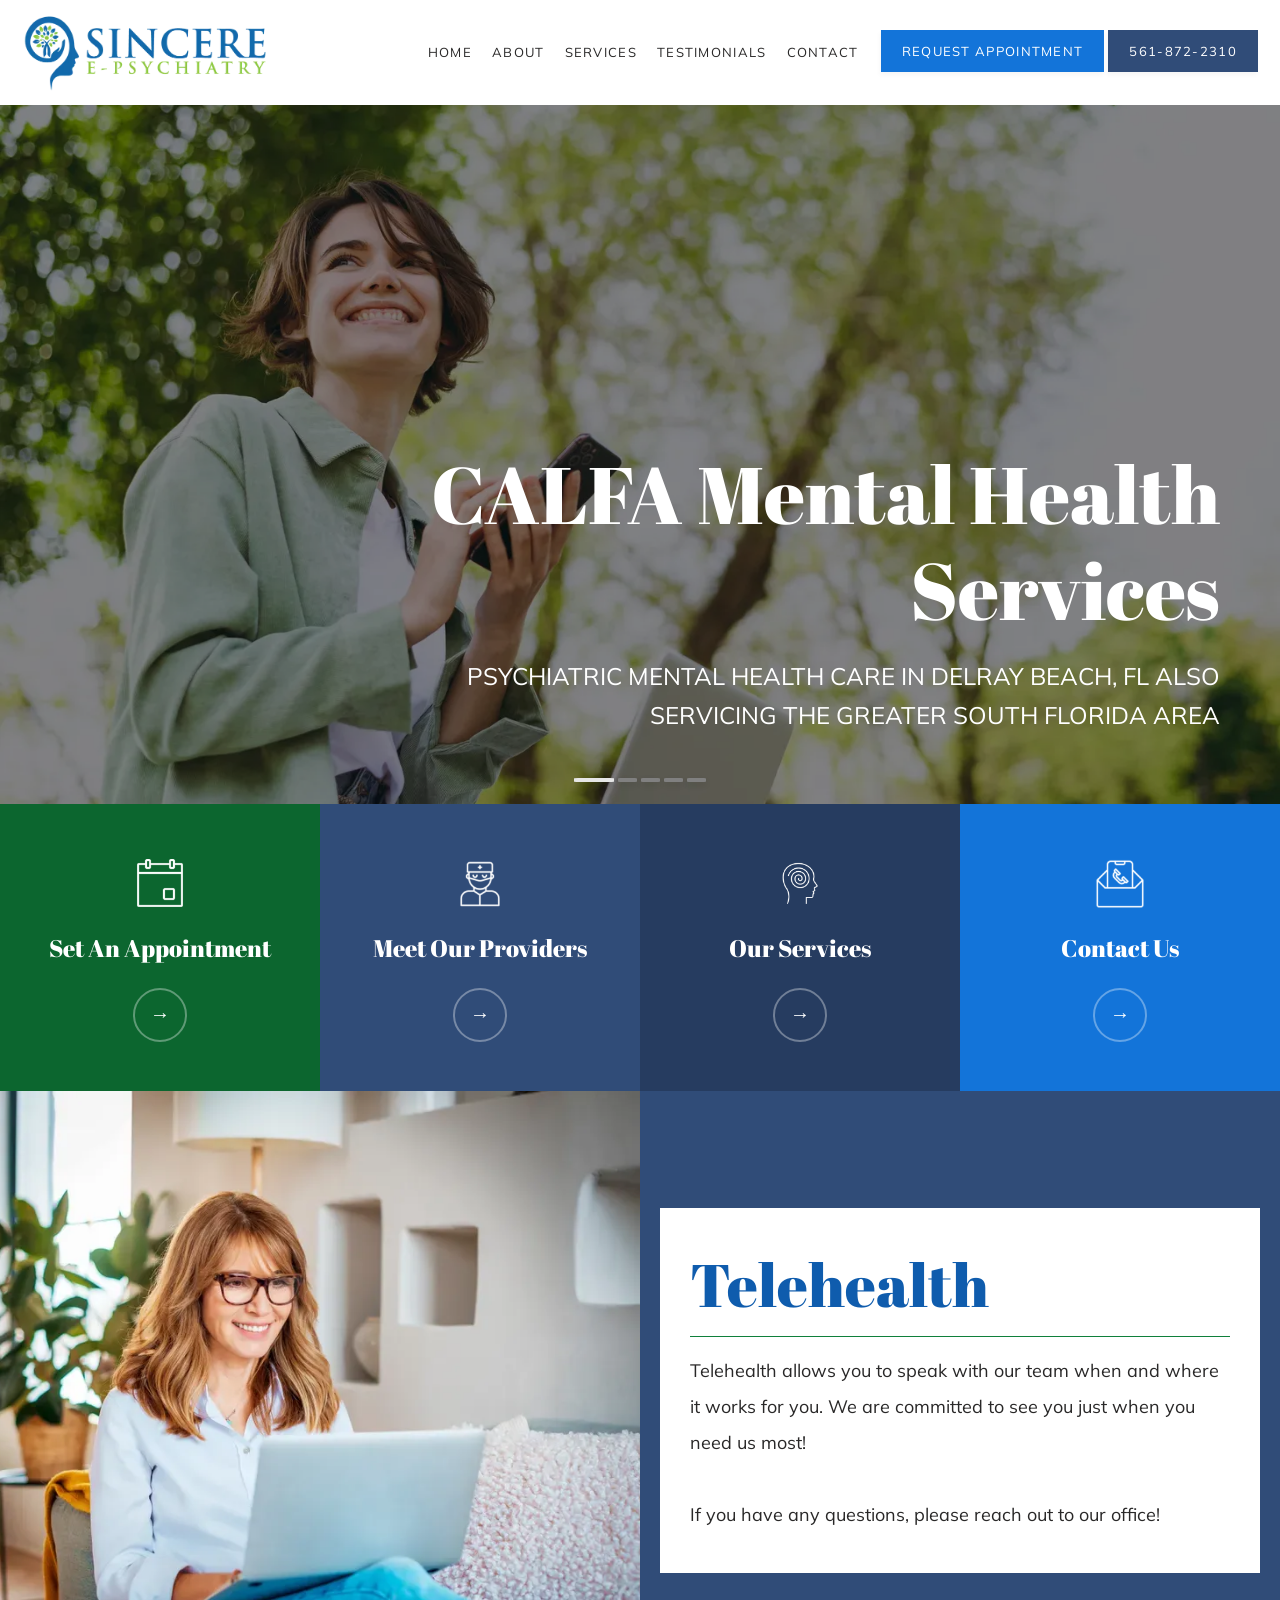
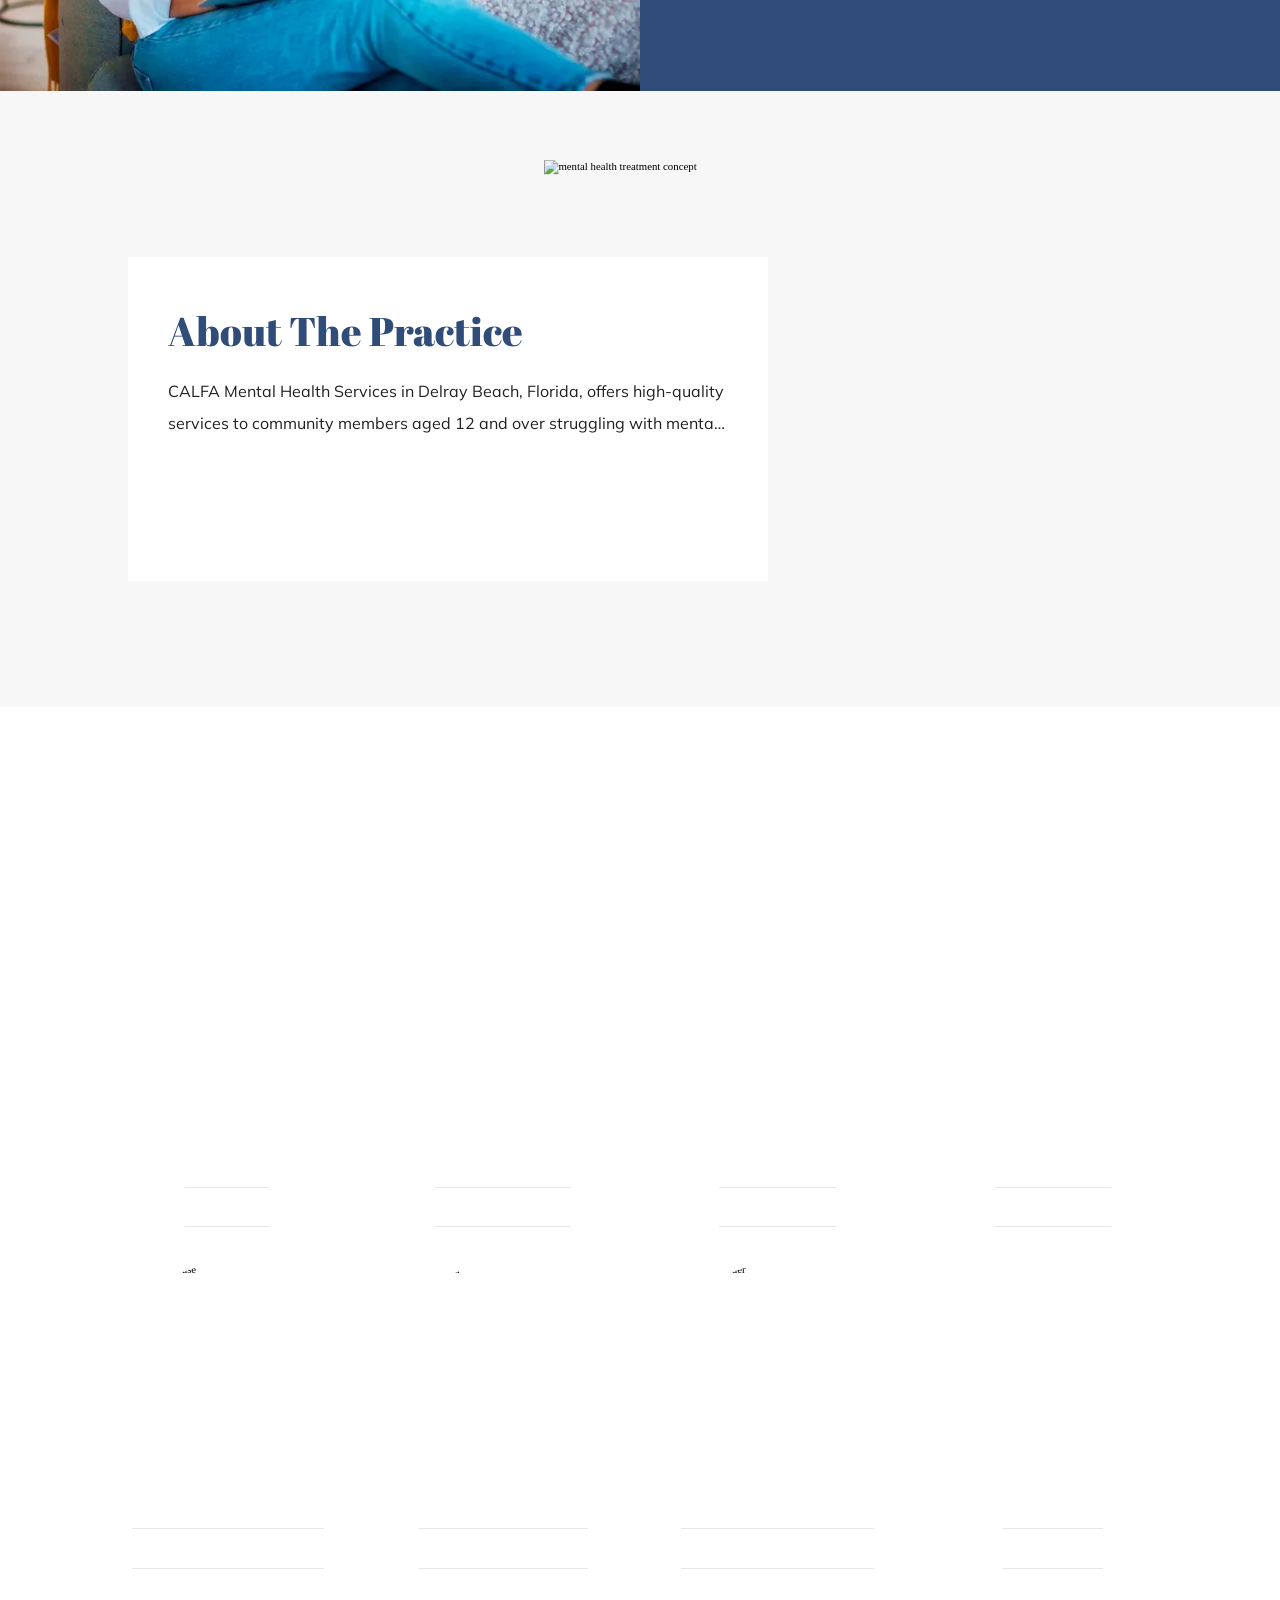
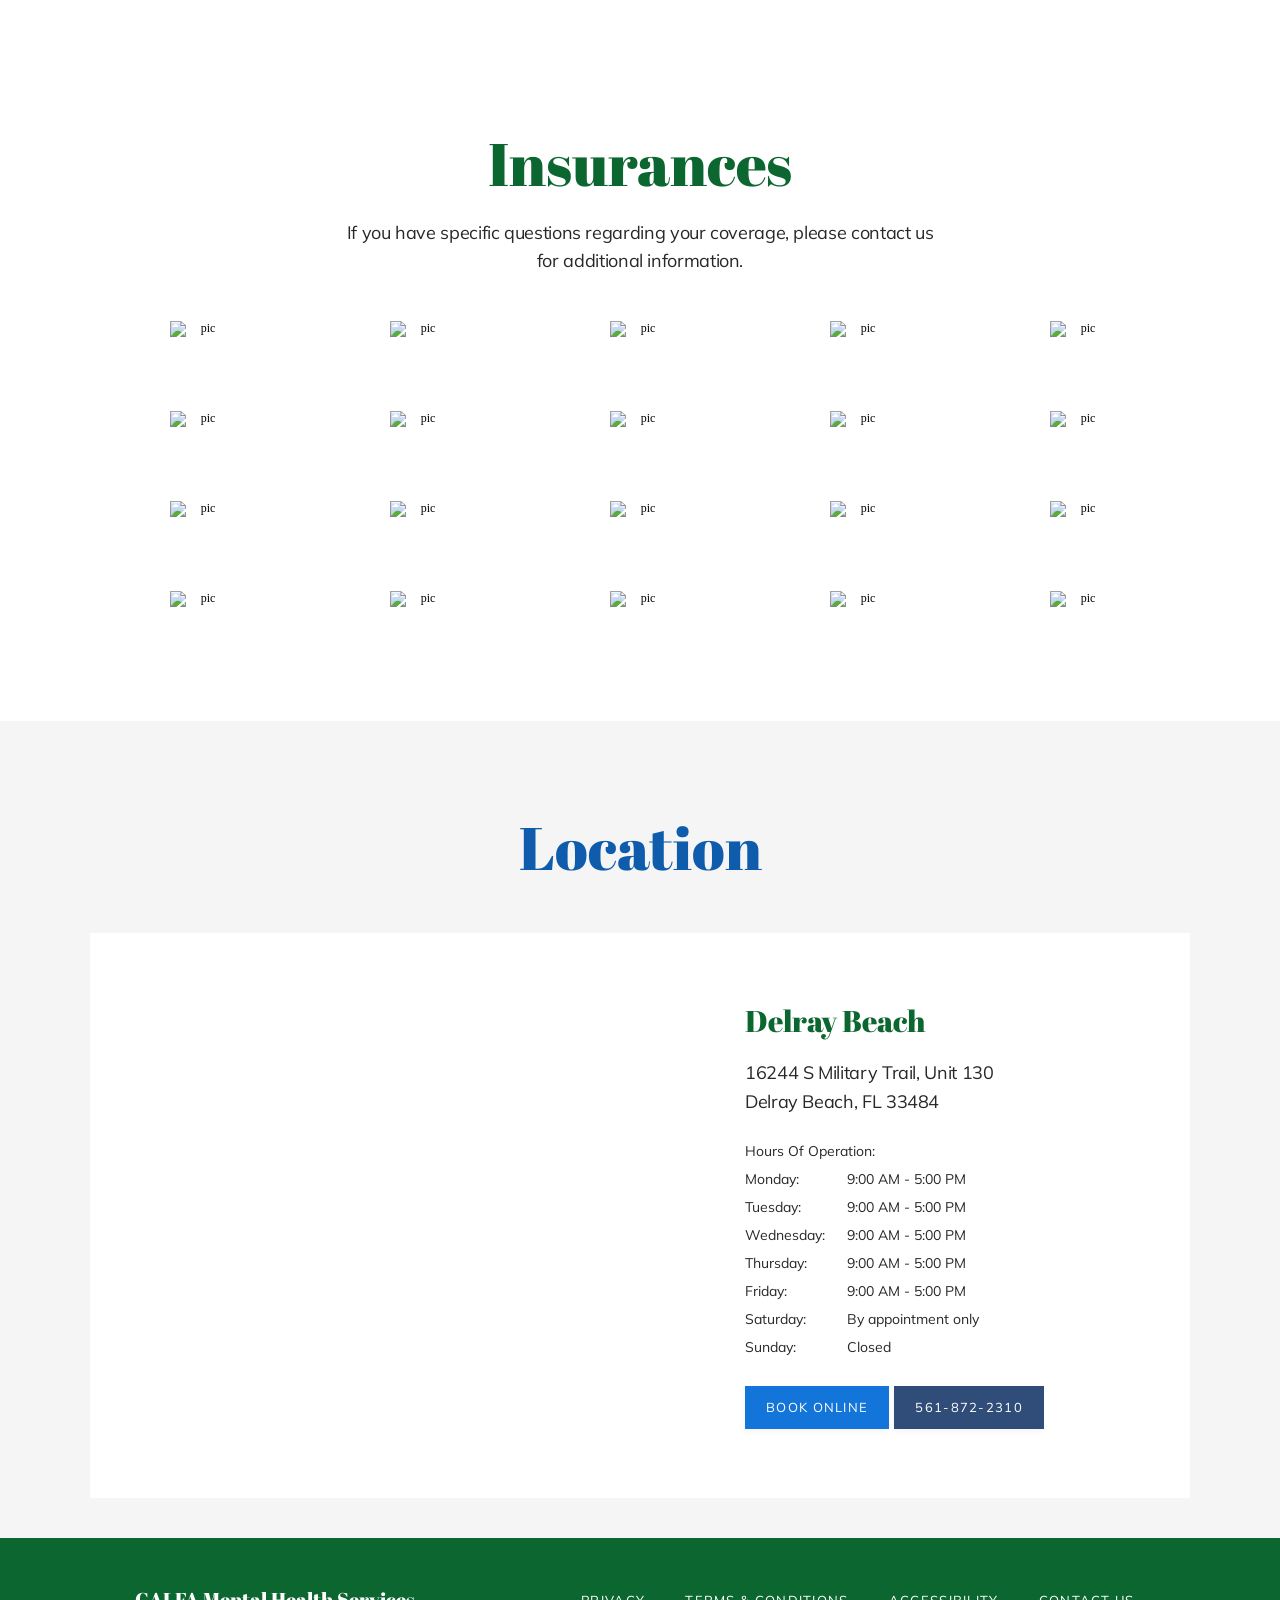
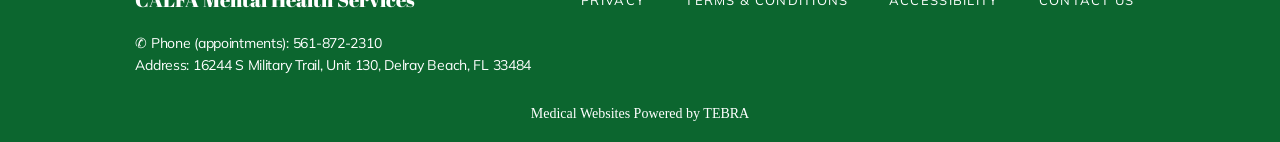
==== commit 18870497: "update the name" ====
--- a/waketechcc/BHWebpage/index.html
+++ b/waketechcc/BHWebpage/index.html
@@ -18,7 +18,7 @@
             <meta name="viewport" content="width=device-width, initial-scale=1, shrink-to-fit=no">
             
 			<script type="application/ld+json">
-				{"@context": "https://schema.org","@type": "Physician","@id":"https://www.sincerepsych.com/8bfcd976-3ab2-4bc3-a6d6-3ea068dfcf8f","url":"https://www.sincerepsych.com","brand":{"name":["Sincere Psychiatry"]},"name":["Reginald Sincere, NP","Jose Desmarais, APRN, PMHNP-BC"],"image":"","potentialAction":{"@type":"ReserveAction","target":{"@type":"EntryPoint","urlTemplate":"https://www.sincerepsych.com/schedule?utm_medium=markup","inLanguage":"en-US","actionPlatform":["https://schema.org\/DesktopWebPlatform","https://schema.org\/IOSPlatform","https://schema.org\/AndroidPlatform"]},"result":{"@type":"Reservation","name":"Book Online"}},"telephone":"561-872-2310","openingHours":["MON 9:00 AM - 5:00 PM","TUE 9:00 AM - 5:00 PM","WED 9:00 AM - 5:00 PM","THU 9:00 AM - 5:00 PM","FRI 9:00 AM - 5:00 PM","SAT By appointment only","SUN Closed"],"contactPoint":[{"@type":"ContactPoint","telephone":"561-872-2310","contactType":"reservations"},{"@type":"ContactPoint","telephone":"561-455-2603","contactType":"customer service"}],"address":{"@type":"PostalAddress","streetAddress":"16244 S Military Trail Unit 130","addressLocality":"Delray Beach","addressRegion":"FL","postalCode":"33484","addressCountry":"USA"},"priceRange":"Free Confidential Consultation"}
+				{"@context": "https://schema.org","@type": "Physician","@id":"https://www.sincerepsych.com/8bfcd976-3ab2-4bc3-a6d6-3ea068dfcf8f","url":"https://www.sincerepsych.com","brand":{"name":["CALFA Mental Health Services"]},"name":["Reginald Sincere, NP","Jose Desmarais, APRN, PMHNP-BC"],"image":"","potentialAction":{"@type":"ReserveAction","target":{"@type":"EntryPoint","urlTemplate":"https://www.sincerepsych.com/schedule?utm_medium=markup","inLanguage":"en-US","actionPlatform":["https://schema.org\/DesktopWebPlatform","https://schema.org\/IOSPlatform","https://schema.org\/AndroidPlatform"]},"result":{"@type":"Reservation","name":"Book Online"}},"telephone":"561-872-2310","openingHours":["MON 9:00 AM - 5:00 PM","TUE 9:00 AM - 5:00 PM","WED 9:00 AM - 5:00 PM","THU 9:00 AM - 5:00 PM","FRI 9:00 AM - 5:00 PM","SAT By appointment only","SUN Closed"],"contactPoint":[{"@type":"ContactPoint","telephone":"561-872-2310","contactType":"reservations"},{"@type":"ContactPoint","telephone":"561-455-2603","contactType":"customer service"}],"address":{"@type":"PostalAddress","streetAddress":"16244 S Military Trail Unit 130","addressLocality":"Delray Beach","addressRegion":"FL","postalCode":"33484","addressCountry":"USA"},"priceRange":"Free Confidential Consultation"}
 			</script>
             
             <meta name="theme-color" content="#000000">
@@ -38,7 +38,7 @@
             <!-- End Google Analytics -->		
             <meta name="google-site-verification" content="y0cJQzEtyeu1D0x0oFG-r5S-6N0g_hvibggnTR-iEV0">
             
-            <title>Sincere Psychiatry | Psychiatric Mental Health Care located in Delray Beach, FL</title>
+            <title>CALFA Mental Health Services | Psychiatric Mental Health Care located in Delray Beach, FL</title>
             
             <meta name="description" content="Trusted Psychiatric Mental Health Care serving the patients of Delray Beach, FL. Contact us at 561-872-2310 or visit us at 16244 S Military Trail, Unit 130, Delray Beach, FL 33484.">
             <meta name="monitor_key" content="bdb9ecce247929becef8f9ac3bb30d43b974e2bf">
@@ -187,15 +187,15 @@
                                 	menu.scrollTop = 0;
                                 }
                                 return false;
-                            })();return false;"> </div></div><div class="identity section-item"><img id="vbid-0e3206db-015383a8" alt="pic" data-elementtype="ICON" class="icon element lazyautosizes lazyloaded" src="images/bzxCJfuv5qa-YL2o8daw7Xl5C-2Z_qZ37KORr0FHCYK4eIXZePK-I78aMa6uXbaHJB5N2oHjH3Z6xpmVKgNr5GlVFmRz4Wg.png" data-sizes="auto" data-src="https://sa1s3optim.patientpop.com/filters:format(webp)/sc-assets/prd/practices/8bfcd976-3ab2-4bc3-a6d6-3ea068dfcf8f/bzxCJfuv5qa-YL2o8daw7Xl5C-2Z_qZ37KORr0FHCYK4eIXZePK-I78aMa6uXbaHJB5N2oHjH3Z6xpmVKgNr5GlVFmRz4Wg.png" data-srcset="https://sa1s3optim.patientpop.com/640x/filters:format(webp)/sc-assets/prd/practices/8bfcd976-3ab2-4bc3-a6d6-3ea068dfcf8f/bzxCJfuv5qa-YL2o8daw7Xl5C-2Z_qZ37KORr0FHCYK4eIXZePK-I78aMa6uXbaHJB5N2oHjH3Z6xpmVKgNr5GlVFmRz4Wg.png 640w, https://sa1s3optim.patientpop.com/768x/filters:format(webp)/sc-assets/prd/practices/8bfcd976-3ab2-4bc3-a6d6-3ea068dfcf8f/bzxCJfuv5qa-YL2o8daw7Xl5C-2Z_qZ37KORr0FHCYK4eIXZePK-I78aMa6uXbaHJB5N2oHjH3Z6xpmVKgNr5GlVFmRz4Wg.png 768w, https://sa1s3optim.patientpop.com/1024x/filters:format(webp)/sc-assets/prd/practices/8bfcd976-3ab2-4bc3-a6d6-3ea068dfcf8f/bzxCJfuv5qa-YL2o8daw7Xl5C-2Z_qZ37KORr0FHCYK4eIXZePK-I78aMa6uXbaHJB5N2oHjH3Z6xpmVKgNr5GlVFmRz4Wg.png 1024w, https://sa1s3optim.patientpop.com/1280x/filters:format(webp)/sc-assets/prd/practices/8bfcd976-3ab2-4bc3-a6d6-3ea068dfcf8f/bzxCJfuv5qa-YL2o8daw7Xl5C-2Z_qZ37KORr0FHCYK4eIXZePK-I78aMa6uXbaHJB5N2oHjH3Z6xpmVKgNr5GlVFmRz4Wg.png 1280w, https://sa1s3optim.patientpop.com/1536x/filters:format(webp)/sc-assets/prd/practices/8bfcd976-3ab2-4bc3-a6d6-3ea068dfcf8f/bzxCJfuv5qa-YL2o8daw7Xl5C-2Z_qZ37KORr0FHCYK4eIXZePK-I78aMa6uXbaHJB5N2oHjH3Z6xpmVKgNr5GlVFmRz4Wg.png 1536w" sizes="80px" srcset="images/bzxCJfuv5qa-YL2o8daw7Xl5C-2Z_qZ37KORr0FHCYK4eIXZePK-I78aMa6uXbaHJB5N2oHjH3Z6xpmVKgNr5GlVFmRz4Wg_1.png 640w, images/bzxCJfuv5qa-YL2o8daw7Xl5C-2Z_qZ37KORr0FHCYK4eIXZePK-I78aMa6uXbaHJB5N2oHjH3Z6xpmVKgNr5GlVFmRz4Wg_2.png 768w, images/bzxCJfuv5qa-YL2o8daw7Xl5C-2Z_qZ37KORr0FHCYK4eIXZePK-I78aMa6uXbaHJB5N2oHjH3Z6xpmVKgNr5GlVFmRz4Wg_3.png 1024w, images/bzxCJfuv5qa-YL2o8daw7Xl5C-2Z_qZ37KORr0FHCYK4eIXZePK-I78aMa6uXbaHJB5N2oHjH3Z6xpmVKgNr5GlVFmRz4Wg_4.png 1280w, images/bzxCJfuv5qa-YL2o8daw7Xl5C-2Z_qZ37KORr0FHCYK4eIXZePK-I78aMa6uXbaHJB5N2oHjH3Z6xpmVKgNr5GlVFmRz4Wg_5.png 1536w"><div class="logotype"></div></div><ul class="links " data-elementtype="MENU"><li class="main-links button_preset_3" ismiddle="false"><span class="menu-parent"><span class="expand-icon"></span><a style="width:inherit" href="/" target="_self">Home</a></span></li><li class="main-links button_preset_3" ismiddle="true"><span class="menu-parent"><span class="expand-icon"></span><a style="width:inherit" href="/about" target="_self">About</a></span></li><li class="main-links menu-closed button_preset_3" ismiddle="false"><span class="menu-parent"><span class="expand-icon"></span><a style="width:inherit" href="/services" target="_self">Services</a></span><ul class="submenu" style="left: 22px;"><li class="button_preset_3"><a style="width:inherit" href="/service/adhd" target="_self"><span class="menu-child">ADHD</span></a></li><li class="button_preset_3"><a style="width:inherit" href="/service/depression" target="_self"><span class="menu-child">Depression</span></a></li><li class="button_preset_3"><a style="width:inherit" href="/service/insomnia" target="_self"><span class="menu-child">Insomnia</span></a></li><li class="button_preset_3"><a style="width:inherit" href="/service/psychosis" target="_self"><span class="menu-child">Psychosis</span></a></li><li class="button_preset_3"><a style="width:inherit" href="/service/substance-abuse" target="_self"><span class="menu-child">Substance Abuse</span></a></li><li class="button_preset_3"><a style="width:inherit" href="/service/schizophrenia" target="_self"><span class="menu-child">Schizophrenia</span></a></li><li class="button_preset_3"><a style="width:inherit" href="/service/bipolar-disorder" target="_self"><span class="menu-child">Bipolar Disorder</span></a></li><li class="button_preset_3"><a style="width:inherit" href="/service/anxiety" target="_self"><span class="menu-child">Anxiety</span></a></li></ul></li><li class="main-links button_preset_3" ismiddle="false"><span class="menu-parent"><span class="expand-icon"></span><a style="width:inherit" href="/testimonials" target="_self">Testimonials</a></span></li><li class="main-links button_preset_3" ismiddle="false"><span class="menu-parent"><span class="expand-icon"></span><a style="width:inherit" href="/contact-us" target="_self">Contact</a></span></li></ul><div class="buttons"><a style="width:inherit" href="javascript:triggerCustomEvent(" c94c6f5b-e23a-44fa-94f6-759bf4ad676d",="" "{}")"="" target="_self"><div id="vbid-476eedb7-2369da6b" class="element button_preset_3 " data-elementtype="BUTTON" data-variant="button_variant_5">Request Appointment</div></a><a style="width:inherit" href="tel:561-872-2310" target="_self"><div id="vbid-df98af45-fb42a2df" class="element button_preset_1 " data-elementtype="BUTTON2" data-variant="button_variant_5">561-872-2310</div></a></div></menu><section data-position="default" data-position-popup-appearance="always" data-arranger="flex" data-textalign="right" data-verticalalign="bottom" data-horizontalalign="right" data-arranger-pagination-style="lines" data-layouttype="multi" data-layoutclass="middle-center" data-layoutratio="0.5" data-layoutborder="10" data-imagefit="cover" data-imagefilter="filter-3" data-imagescroll="normal" data-section-width="stretched" data-sbid="sbid-48b3512a-492a-4757-9f4f-4356db8aaf35" data-hascustomcss="true" data-autoplay="autoplay" data-durationbetweenslides="4" data-headerposition="false" data-is-slide-section="true" class="section master item-box " id="vbid-4fda83ef-d883-4f93-9ccd-f617c49d7f44" style="--slideshow-arrows-color:255,255,255;"><style>                    .section#vbid-4fda83ef-d883-4f93-9ccd-f617c49d7f44 {}.section#vbid-4fda83ef-d883-4f93-9ccd-f617c49d7f44 {}.section#vbid-4fda83ef-d883-4f93-9ccd-f617c49d7f44 .item.section-header {}                                    #vbid-4fda83ef-d883-4f93-9ccd-f617c49d7f44 article.section-item { background-color: transparent }                                                                #vbid-4fda83ef-d883-4f93-9ccd-f617c49d7f44  { min-height: 699px;background-color: rgba(var(--theme-color-2-rgbv),1) }                		                #vbid-4fda83ef-d883-4f93-9ccd-f617c49d7f44 .children { max-width: 100%;padding-top: 0px;padding-bottom: 0px;padding-left: 0px;--section-horizontal-padding: 0px;padding-right: 0px }                		                		                #vbid-4fda83ef-d883-4f93-9ccd-f617c49d7f44  { --arranger-item-min-height: unset }                        #vbid-4fda83ef-d883-4f93-9ccd-f617c49d7f44 article.section-item { min-height: 0px;min-height:  inherit;min-height:  inherit }                                #vbid-4fda83ef-d883-4f93-9ccd-f617c49d7f44 .section-item .text-side { max-width: 900px;margin: 30px;padding: 30px;background-color: transparent;border-radius: 0px }                                #vbid-4fda83ef-d883-4f93-9ccd-f617c49d7f44 .section-item [data-elementtype=IMAGE] { object-position: 50% 50% }                                                                #vbid-4fda83ef-d883-4f93-9ccd-f617c49d7f44 .section-item [data-elementtype=RATING] { margin: 16px }                                #vbid-4fda83ef-d883-4f93-9ccd-f617c49d7f44 .section-item [data-elementtype=RATING] div {  }                                #vbid-4fda83ef-d883-4f93-9ccd-f617c49d7f44 .section-item [data-elementtype=TITLE] { color: rgba(var(--theme-color-2-rgbv),1);font-size: 6.666666666666667rem }                                #vbid-4fda83ef-d883-4f93-9ccd-f617c49d7f44 .section-item [data-elementtype=SUBTITLE] { color: rgba(var(--theme-color-2-rgbv),1);font-size: 2rem }                                #vbid-4fda83ef-d883-4f93-9ccd-f617c49d7f44 .section-item [data-elementtype=DIVIDER] { background-color: rgba(var(--theme-color-6-rgbv),0.68) }                                #vbid-4fda83ef-d883-4f93-9ccd-f617c49d7f44 .section-item [data-elementtype=BODY] { color: rgba(var(--theme-color-6-rgbv),1);font-size: 16px }                                #vbid-4fda83ef-d883-4f93-9ccd-f617c49d7f44 .section-item [data-elementtype=MAP] {     --multimap-color-button-background-color: var(--theme-color-1);    --multimap-color-button-background-hover-color: var(--theme-color-1);    --multimap-color-button-color: var(--theme-color-2);    --multimap-color-button-hover-color: var(--theme-color-2);    --multimap-color-background-color: var(--theme-color-1);    --multimap-color-color: var(--theme-color-2);    --multimap-color-title-color: var(--theme-color-1);    --multimap-color-accent-color: var(--theme-color-3);     }                                #vbid-4fda83ef-d883-4f93-9ccd-f617c49d7f44 .buttons [data-elementtype=BUTTON] { --button-color-preset-color: rgba(var(--theme-color-2-rgbv),1) ;;--button-color-preset-background-hover-color: rgba(var(--theme-color-1-dark-rgbv),1) ;;--button-color-preset-background-color: rgba(var(--theme-color-1-rgbv),1) ;;--button-color-preset-border-color: rgba(var(--theme-color-2-rgbv),1) ;;--button-color-preset-hover-color: rgba(var(--theme-color-2-rgbv),1) ; }                                #vbid-4fda83ef-d883-4f93-9ccd-f617c49d7f44 .buttons [data-elementtype=BUTTON2] { --button-color-preset-color: var(--theme-color-5) ;;--button-color-preset-background-hover-color: rgba(var(--theme-color-3-rgbv),1) ;;--button-color-preset-background-color: rgba(var(--theme-color-3-rgbv),1) ;;--button-color-preset-border-color: var(--theme-color-5) ;;--button-color-preset-hover-color: var(--theme-color-5) ; }                                #vbid-4fda83ef-d883-4f93-9ccd-f617c49d7f44 .buttons [data-elementtype=BUTTON3] { --button-color-preset-color: var(--theme-color-5) ;;--button-color-preset-background-hover-color: var(--theme-color-6) ;;--button-color-preset-background-color: var(--theme-color-6) ;;--button-color-preset-border-color: var(--theme-color-5) ;;--button-color-preset-hover-color: var(--theme-color-5) ; }                                #vbid-4fda83ef-d883-4f93-9ccd-f617c49d7f44  {  }                                #vbid-4fda83ef-d883-4f93-9ccd-f617c49d7f44 [data-elementtype=MENU] li {  }        #vbid-4fda83ef-d883-4f93-9ccd-f617c49d7f44 [data-elementtype=MENU] li:hover  {  }                #vbid-4fda83ef-d883-4f93-9ccd-f617c49d7f44 [data-elementtype=MENU] p {  }        #vbid-4fda83ef-d883-4f93-9ccd-f617c49d7f44 [data-elementtype=MENU] p:hover  {  }        	                  #vbid-4fda83ef-d883-4f93-9ccd-f617c49d7f44 [data-elementtype=MENU] li:hover a:visited {  }                        #vbid-4fda83ef-d883-4f93-9ccd-f617c49d7f44 .submenu {  }                                #vbid-4fda83ef-d883-4f93-9ccd-f617c49d7f44 [data-elementtype=MENU] .submenu li {  }        #vbid-4fda83ef-d883-4f93-9ccd-f617c49d7f44 [data-elementtype=MENU] .submenu li:hover  {  }                        #vbid-4fda83ef-d883-4f93-9ccd-f617c49d7f44 .section-item [data-elementtype=ICON] { height: 55px;margin: 0px }                                   #vbid-4fda83ef-d883-4f93-9ccd-f617c49d7f44 .section-item [data-elementtype=SOCIAL] { width: 20px;height: 20px;margin: 20px }                                                                #vbid-4fda83ef-d883-4f93-9ccd-f617c49d7f44 .section-header [data-elementtype=IMAGE] {  }                                                                #vbid-4fda83ef-d883-4f93-9ccd-f617c49d7f44 .section-header [data-elementtype=RATING] { margin: 16px }                                #vbid-4fda83ef-d883-4f93-9ccd-f617c49d7f44 .section-header [data-elementtype=RATING] div {  }                                                                                                                                                                #vbid-4fda83ef-d883-4f93-9ccd-f617c49d7f44 .section-header [data-elementtype=MAP] {     --multimap-color-button-background-color: var(--theme-color-1);    --multimap-color-button-background-hover-color: var(--theme-color-1);    --multimap-color-button-color: var(--theme-color-2);    --multimap-color-button-hover-color: var(--theme-color-2);    --multimap-color-background-color: var(--theme-color-1);    --multimap-color-color: var(--theme-color-2);    --multimap-color-title-color: var(--theme-color-1);    --multimap-color-accent-color: var(--theme-color-3);     }                                #vbid-4fda83ef-d883-4f93-9ccd-f617c49d7f44 .section-header [data-elementtype=BUTTON] { --button-color-preset-color: var(--theme-color-5) ;;--button-color-preset-background-hover-color: var(--theme-color-6) ;;--button-color-preset-background-color: var(--theme-color-6) ;;--button-color-preset-border-color: var(--theme-color-5) ;;--button-color-preset-hover-color: var(--theme-color-5) ; }                                #vbid-4fda83ef-d883-4f93-9ccd-f617c49d7f44 .section-header [data-elementtype=BUTTON2] { --button-color-preset-color: var(--theme-color-5) ;;--button-color-preset-background-hover-color: var(--theme-color-6) ;;--button-color-preset-background-color: var(--theme-color-6) ;;--button-color-preset-border-color: var(--theme-color-5) ;;--button-color-preset-hover-color: var(--theme-color-5) ; }                                #vbid-4fda83ef-d883-4f93-9ccd-f617c49d7f44 .section-header [data-elementtype=BUTTON3] { --button-color-preset-color: var(--theme-color-5) ;;--button-color-preset-background-hover-color: var(--theme-color-6) ;;--button-color-preset-background-color: var(--theme-color-6) ;;--button-color-preset-border-color: var(--theme-color-5) ;;--button-color-preset-hover-color: var(--theme-color-5) ; }                                                                                                        </style><div class="children"><div class="section-children"><article class="item section-item slide-animation" id="vbid-06d442ef-19a6-4c2a-a325-ba8096de5d85" data-itemmediatype="PIC" data-no-children="false" data-visible="true" style="transform: translateX(0%);"><div class="pic-side" style="display:flex"><img id="vbid-f4640a29-3c02-4ec3-9ee5-1b3cd95a9d2a" alt="Bottom view young student freelancer woman in green jacket jeans sit on bench in spring park outdoors rest use laptop pc computer talk by mobile cell phone look aside. People urban lifestyle concept" data-idleeffect="black_and_white" data-elementtype="IMAGE" class="pic element lazyautosizes lazyloaded" loading="eager" src="images/s1zuhV9rEXW5row8SQgqi0Y3OXw_tODVRSPvk_mC6S299STNbpvIoW7aMwzJwuVD7PU9wHWbqCeMGn4uoBV-9JXlrDomSGo.jpeg" data-sizes="auto" data-src="https://sa1s3optim.patientpop.com/filters:format(webp)/sc-assets/prd/practices/8bfcd976-3ab2-4bc3-a6d6-3ea068dfcf8f/s1zuhV9rEXW5row8SQgqi0Y3OXw_tODVRSPvk_mC6S299STNbpvIoW7aMwzJwuVD7PU9wHWbqCeMGn4uoBV-9JXlrDomSGo.jpeg" data-srcset="https://sa1s3optim.patientpop.com/640x/filters:format(webp)/sc-assets/prd/practices/8bfcd976-3ab2-4bc3-a6d6-3ea068dfcf8f/s1zuhV9rEXW5row8SQgqi0Y3OXw_tODVRSPvk_mC6S299STNbpvIoW7aMwzJwuVD7PU9wHWbqCeMGn4uoBV-9JXlrDomSGo.jpeg 640w, https://sa1s3optim.patientpop.com/768x/filters:format(webp)/sc-assets/prd/practices/8bfcd976-3ab2-4bc3-a6d6-3ea068dfcf8f/s1zuhV9rEXW5row8SQgqi0Y3OXw_tODVRSPvk_mC6S299STNbpvIoW7aMwzJwuVD7PU9wHWbqCeMGn4uoBV-9JXlrDomSGo.jpeg 768w, https://sa1s3optim.patientpop.com/1024x/filters:format(webp)/sc-assets/prd/practices/8bfcd976-3ab2-4bc3-a6d6-3ea068dfcf8f/s1zuhV9rEXW5row8SQgqi0Y3OXw_tODVRSPvk_mC6S299STNbpvIoW7aMwzJwuVD7PU9wHWbqCeMGn4uoBV-9JXlrDomSGo.jpeg 1024w, https://sa1s3optim.patientpop.com/1280x/filters:format(webp)/sc-assets/prd/practices/8bfcd976-3ab2-4bc3-a6d6-3ea068dfcf8f/s1zuhV9rEXW5row8SQgqi0Y3OXw_tODVRSPvk_mC6S299STNbpvIoW7aMwzJwuVD7PU9wHWbqCeMGn4uoBV-9JXlrDomSGo.jpeg 1280w, https://sa1s3optim.patientpop.com/1536x/filters:format(webp)/sc-assets/prd/practices/8bfcd976-3ab2-4bc3-a6d6-3ea068dfcf8f/s1zuhV9rEXW5row8SQgqi0Y3OXw_tODVRSPvk_mC6S299STNbpvIoW7aMwzJwuVD7PU9wHWbqCeMGn4uoBV-9JXlrDomSGo.jpeg 1536w" sizes="1900px" srcset="images/s1zuhV9rEXW5row8SQgqi0Y3OXw_tODVRSPvk_mC6S299STNbpvIoW7aMwzJwuVD7PU9wHWbqCeMGn4uoBV-9JXlrDomSGo_1.jpeg 640w, images/s1zuhV9rEXW5row8SQgqi0Y3OXw_tODVRSPvk_mC6S299STNbpvIoW7aMwzJwuVD7PU9wHWbqCeMGn4uoBV-9JXlrDomSGo_2.jpeg 768w, images/s1zuhV9rEXW5row8SQgqi0Y3OXw_tODVRSPvk_mC6S299STNbpvIoW7aMwzJwuVD7PU9wHWbqCeMGn4uoBV-9JXlrDomSGo_3.jpeg 1024w, images/s1zuhV9rEXW5row8SQgqi0Y3OXw_tODVRSPvk_mC6S299STNbpvIoW7aMwzJwuVD7PU9wHWbqCeMGn4uoBV-9JXlrDomSGo_4.jpeg 1280w, images/s1zuhV9rEXW5row8SQgqi0Y3OXw_tODVRSPvk_mC6S299STNbpvIoW7aMwzJwuVD7PU9wHWbqCeMGn4uoBV-9JXlrDomSGo_5.jpeg 1536w"></div><div class="text-side editable"><h1 id="vbid-bc688b55-4b42-4e50-8aee-be8feca0b2bc" class="element title_preset_1 " data-elementtype="TITLE" contenteditable="false">Sincere Psychiatry</h1><h2 id="vbid-a4856a82-8ee9-46d4-931c-4973c988c0cd" class="element subtitle_preset_2 " data-elementtype="SUBTITLE" contenteditable="false">Psychiatric Mental Health Care in Delray Beach, FL also servicing the greater south FLorida AREA</h2></div></article><article class="item section-item slide-animation" id="vbid-f14c66fa-5381-4bac-8439-c7b0561bcc5b" data-itemmediatype="PIC" data-no-children="false" data-visible="true" style="transform: translateX(0%);"><div class="pic-side" style="display:flex"><img id="vbid-f20ca79d-4c4e-4c01-89fb-130999e9cd4d" alt="Beautiful confident Asian woman standing on the beach." data-idleeffect="black_and_white" data-elementtype="IMAGE" class="pic element lazyautosizes lazyloaded" loading="eager" src="images/xpYZMXq0LvLMr3wEj8bqdBBgFsBC_tv1qQi4gIbUcpjQD_Gx1k3aFNM4riwcTrOiFTLnpXVHXQAa9CnEUncZACl62ZqlNgU.jpeg" data-sizes="auto" data-src="https://sa1s3optim.patientpop.com/filters:format(webp)/sc-assets/prd/practices/8bfcd976-3ab2-4bc3-a6d6-3ea068dfcf8f/xpYZMXq0LvLMr3wEj8bqdBBgFsBC_tv1qQi4gIbUcpjQD_Gx1k3aFNM4riwcTrOiFTLnpXVHXQAa9CnEUncZACl62ZqlNgU.jpeg" data-srcset="https://sa1s3optim.patientpop.com/640x/filters:format(webp)/sc-assets/prd/practices/8bfcd976-3ab2-4bc3-a6d6-3ea068dfcf8f/xpYZMXq0LvLMr3wEj8bqdBBgFsBC_tv1qQi4gIbUcpjQD_Gx1k3aFNM4riwcTrOiFTLnpXVHXQAa9CnEUncZACl62ZqlNgU.jpeg 640w, https://sa1s3optim.patientpop.com/768x/filters:format(webp)/sc-assets/prd/practices/8bfcd976-3ab2-4bc3-a6d6-3ea068dfcf8f/xpYZMXq0LvLMr3wEj8bqdBBgFsBC_tv1qQi4gIbUcpjQD_Gx1k3aFNM4riwcTrOiFTLnpXVHXQAa9CnEUncZACl62ZqlNgU.jpeg 768w, https://sa1s3optim.patientpop.com/1024x/filters:format(webp)/sc-assets/prd/practices/8bfcd976-3ab2-4bc3-a6d6-3ea068dfcf8f/xpYZMXq0LvLMr3wEj8bqdBBgFsBC_tv1qQi4gIbUcpjQD_Gx1k3aFNM4riwcTrOiFTLnpXVHXQAa9CnEUncZACl62ZqlNgU.jpeg 1024w, https://sa1s3optim.patientpop.com/1280x/filters:format(webp)/sc-assets/prd/practices/8bfcd976-3ab2-4bc3-a6d6-3ea068dfcf8f/xpYZMXq0LvLMr3wEj8bqdBBgFsBC_tv1qQi4gIbUcpjQD_Gx1k3aFNM4riwcTrOiFTLnpXVHXQAa9CnEUncZACl62ZqlNgU.jpeg 1280w, https://sa1s3optim.patientpop.com/1536x/filters:format(webp)/sc-assets/prd/practices/8bfcd976-3ab2-4bc3-a6d6-3ea068dfcf8f/xpYZMXq0LvLMr3wEj8bqdBBgFsBC_tv1qQi4gIbUcpjQD_Gx1k3aFNM4riwcTrOiFTLnpXVHXQAa9CnEUncZACl62ZqlNgU.jpeg 1536w" sizes="1900px" srcset="images/xpYZMXq0LvLMr3wEj8bqdBBgFsBC_tv1qQi4gIbUcpjQD_Gx1k3aFNM4riwcTrOiFTLnpXVHXQAa9CnEUncZACl62ZqlNgU_1.jpeg 640w, images/xpYZMXq0LvLMr3wEj8bqdBBgFsBC_tv1qQi4gIbUcpjQD_Gx1k3aFNM4riwcTrOiFTLnpXVHXQAa9CnEUncZACl62ZqlNgU_4.jpeg 768w, images/xpYZMXq0LvLMr3wEj8bqdBBgFsBC_tv1qQi4gIbUcpjQD_Gx1k3aFNM4riwcTrOiFTLnpXVHXQAa9CnEUncZACl62ZqlNgU_2.jpeg 1024w, images/xpYZMXq0LvLMr3wEj8bqdBBgFsBC_tv1qQi4gIbUcpjQD_Gx1k3aFNM4riwcTrOiFTLnpXVHXQAa9CnEUncZACl62ZqlNgU_3.jpeg 1280w, images/xpYZMXq0LvLMr3wEj8bqdBBgFsBC_tv1qQi4gIbUcpjQD_Gx1k3aFNM4riwcTrOiFTLnpXVHXQAa9CnEUncZACl62ZqlNgU_5.jpeg 1536w"></div><div class="text-side editable"><div id="vbid-86c56c09-72da-46cb-af43-37bd39070a41" class="element title_preset_1 " data-elementtype="TITLE" contenteditable="false">Sincere Psychiatry</div><div id="vbid-1c20c2be-f8c4-43d0-b243-4730cdad64f5" class="element subtitle_preset_2 " data-elementtype="SUBTITLE" contenteditable="false">PSYCHIATRIC MENTAL HEALTH CARE IN DELRAY BEACH, FL ALSO SERVICING THE GREATER SOUTH FLORIDA AREA</div></div></article><article class="item section-item slide-animation" id="vbid-eed47f37-13de-46fc-a337-278d90426fb2" data-itemmediatype="PIC" data-no-children="false" data-visible="false" style="transform: translateX(0%);"><div class="pic-side" style="display:flex"><img id="vbid-8e8f351b-a71d-4d07-b9a5-783a1efd30e7" alt="Mature mother hugging with her teen daughter outdoor in nature on sunny day" data-idleeffect="black_and_white" data-elementtype="IMAGE" class="lazyload pic element " loading="eager" src="images/jq4wQ16LlI0KNPB8AX_OPTn-XZNGaLo40hwZZrcn8NFA_8poZ0CYBmHwhGaugHSzn6GFJpvTT1lQ9XELD6v3Ggv_q9Vd4cQ.jpeg" data-sizes="auto" data-src="https://sa1s3optim.patientpop.com/filters:format(webp)/sc-assets/prd/practices/8bfcd976-3ab2-4bc3-a6d6-3ea068dfcf8f/jq4wQ16LlI0KNPB8AX_OPTn-XZNGaLo40hwZZrcn8NFA_8poZ0CYBmHwhGaugHSzn6GFJpvTT1lQ9XELD6v3Ggv_q9Vd4cQ.jpeg" data-srcset="https://sa1s3optim.patientpop.com/640x/filters:format(webp)/sc-assets/prd/practices/8bfcd976-3ab2-4bc3-a6d6-3ea068dfcf8f/jq4wQ16LlI0KNPB8AX_OPTn-XZNGaLo40hwZZrcn8NFA_8poZ0CYBmHwhGaugHSzn6GFJpvTT1lQ9XELD6v3Ggv_q9Vd4cQ.jpeg 640w, https://sa1s3optim.patientpop.com/768x/filters:format(webp)/sc-assets/prd/practices/8bfcd976-3ab2-4bc3-a6d6-3ea068dfcf8f/jq4wQ16LlI0KNPB8AX_OPTn-XZNGaLo40hwZZrcn8NFA_8poZ0CYBmHwhGaugHSzn6GFJpvTT1lQ9XELD6v3Ggv_q9Vd4cQ.jpeg 768w, https://sa1s3optim.patientpop.com/1024x/filters:format(webp)/sc-assets/prd/practices/8bfcd976-3ab2-4bc3-a6d6-3ea068dfcf8f/jq4wQ16LlI0KNPB8AX_OPTn-XZNGaLo40hwZZrcn8NFA_8poZ0CYBmHwhGaugHSzn6GFJpvTT1lQ9XELD6v3Ggv_q9Vd4cQ.jpeg 1024w, https://sa1s3optim.patientpop.com/1280x/filters:format(webp)/sc-assets/prd/practices/8bfcd976-3ab2-4bc3-a6d6-3ea068dfcf8f/jq4wQ16LlI0KNPB8AX_OPTn-XZNGaLo40hwZZrcn8NFA_8poZ0CYBmHwhGaugHSzn6GFJpvTT1lQ9XELD6v3Ggv_q9Vd4cQ.jpeg 1280w, https://sa1s3optim.patientpop.com/1536x/filters:format(webp)/sc-assets/prd/practices/8bfcd976-3ab2-4bc3-a6d6-3ea068dfcf8f/jq4wQ16LlI0KNPB8AX_OPTn-XZNGaLo40hwZZrcn8NFA_8poZ0CYBmHwhGaugHSzn6GFJpvTT1lQ9XELD6v3Ggv_q9Vd4cQ.jpeg 1536w"></div><div class="text-side editable"><div id="vbid-139cdad8-70ee-43ce-ad27-1b7c9deea4a9" class="element title_preset_1 " data-elementtype="TITLE" contenteditable="false">Sincere Psychiatry</div><div id="vbid-2ff5da7b-3104-4aaf-ac5a-06eb786cdde2" class="element subtitle_preset_2 " data-elementtype="SUBTITLE" contenteditable="false">PSYCHIATRIC MENTAL HEALTH CARE IN DELRAY BEACH, FL ALSO SERVICING THE GREATER SOUTH FLORIDA AREA</div></div></article><article class="item section-item slide-animation" id="vbid-abb9da57-5f87-4205-97d1-3fd4b2d3e2d1" data-itemmediatype="PIC" data-no-children="false" data-visible="false" style="transform: translateX(0%);"><div class="pic-side" style="display:flex"><img id="vbid-21cfc8ac-073a-4b24-809b-b318569035db" alt="Handsome young man using laptop computer at home. Student men working in his room. Online shopping, home work, freelance, online learning, studying concept. Distance education" data-idleeffect="black_and_white" data-elementtype="IMAGE" class="lazyload pic element " loading="eager" src="images/BrMZBn05WOvq4LxYpSp2xJTGf6kggISmUysk0BoH3SudJZVEFmnN2IKHJbeYyDtRj3zHoXu6xVJsQWzpCf-cDu8kRpWjDmw.jpeg" data-sizes="auto" data-src="https://sa1s3optim.patientpop.com/filters:format(webp)/sc-assets/prd/practices/8bfcd976-3ab2-4bc3-a6d6-3ea068dfcf8f/BrMZBn05WOvq4LxYpSp2xJTGf6kggISmUysk0BoH3SudJZVEFmnN2IKHJbeYyDtRj3zHoXu6xVJsQWzpCf-cDu8kRpWjDmw.jpeg" data-srcset="https://sa1s3optim.patientpop.com/640x/filters:format(webp)/sc-assets/prd/practices/8bfcd976-3ab2-4bc3-a6d6-3ea068dfcf8f/BrMZBn05WOvq4LxYpSp2xJTGf6kggISmUysk0BoH3SudJZVEFmnN2IKHJbeYyDtRj3zHoXu6xVJsQWzpCf-cDu8kRpWjDmw.jpeg 640w, https://sa1s3optim.patientpop.com/768x/filters:format(webp)/sc-assets/prd/practices/8bfcd976-3ab2-4bc3-a6d6-3ea068dfcf8f/BrMZBn05WOvq4LxYpSp2xJTGf6kggISmUysk0BoH3SudJZVEFmnN2IKHJbeYyDtRj3zHoXu6xVJsQWzpCf-cDu8kRpWjDmw.jpeg 768w, https://sa1s3optim.patientpop.com/1024x/filters:format(webp)/sc-assets/prd/practices/8bfcd976-3ab2-4bc3-a6d6-3ea068dfcf8f/BrMZBn05WOvq4LxYpSp2xJTGf6kggISmUysk0BoH3SudJZVEFmnN2IKHJbeYyDtRj3zHoXu6xVJsQWzpCf-cDu8kRpWjDmw.jpeg 1024w, https://sa1s3optim.patientpop.com/1280x/filters:format(webp)/sc-assets/prd/practices/8bfcd976-3ab2-4bc3-a6d6-3ea068dfcf8f/BrMZBn05WOvq4LxYpSp2xJTGf6kggISmUysk0BoH3SudJZVEFmnN2IKHJbeYyDtRj3zHoXu6xVJsQWzpCf-cDu8kRpWjDmw.jpeg 1280w, https://sa1s3optim.patientpop.com/1536x/filters:format(webp)/sc-assets/prd/practices/8bfcd976-3ab2-4bc3-a6d6-3ea068dfcf8f/BrMZBn05WOvq4LxYpSp2xJTGf6kggISmUysk0BoH3SudJZVEFmnN2IKHJbeYyDtRj3zHoXu6xVJsQWzpCf-cDu8kRpWjDmw.jpeg 1536w"></div><div class="text-side editable"><div id="vbid-8c4aa969-4fec-4651-94a4-34ad8fc0283e" class="element title_preset_1 " data-elementtype="TITLE" contenteditable="false">Sincere Psychiatry</div><div id="vbid-52fa1389-a8f6-4c65-aac7-cc954e69fd17" class="element subtitle_preset_2 " data-elementtype="SUBTITLE" contenteditable="false">PSYCHIATRIC MENTAL HEALTH CARE IN DELRAY BEACH, FL ALSO SERVICING THE GREATER SOUTH FLORIDA AREA</div></div></article><article class="item section-item slide-animation" id="vbid-3a5d518d-d733-4eda-b081-ba45fdcd6322" data-itemmediatype="PIC" data-no-children="false" data-visible="false" style="transform: translateX(0%);"><div class="pic-side" style="display:flex"><img id="vbid-703f3f33-8040-423b-b481-dff3dbeccace" alt="Successful Therapy. Cheerful black man talking to psychologist on meeting at his office, sharing his progress with doctor" data-idleeffect="black_and_white" data-elementtype="IMAGE" class="lazyload pic element " loading="eager" src="images/f29F23D--iHHFGvH78xTSuvBtu5Ncmiq_nXMq5XTEr2gTYo8NWK3HLQBklRRiKzFKgW0g903LK3TGVBg-lDk7c6L3pe_Lfu5.jpeg" data-sizes="auto" data-src="https://sa1s3optim.patientpop.com/filters:format(webp)/sc-assets/prd/practices/8bfcd976-3ab2-4bc3-a6d6-3ea068dfcf8f/f29F23D--iHHFGvH78xTSuvBtu5Ncmiq_nXMq5XTEr2gTYo8NWK3HLQBklRRiKzFKgW0g903LK3TGVBg-lDk7c6L3pe_Lfu5.jpeg" data-srcset="https://sa1s3optim.patientpop.com/640x/filters:format(webp)/sc-assets/prd/practices/8bfcd976-3ab2-4bc3-a6d6-3ea068dfcf8f/f29F23D--iHHFGvH78xTSuvBtu5Ncmiq_nXMq5XTEr2gTYo8NWK3HLQBklRRiKzFKgW0g903LK3TGVBg-lDk7c6L3pe_Lfu5.jpeg 640w, https://sa1s3optim.patientpop.com/768x/filters:format(webp)/sc-assets/prd/practices/8bfcd976-3ab2-4bc3-a6d6-3ea068dfcf8f/f29F23D--iHHFGvH78xTSuvBtu5Ncmiq_nXMq5XTEr2gTYo8NWK3HLQBklRRiKzFKgW0g903LK3TGVBg-lDk7c6L3pe_Lfu5.jpeg 768w, https://sa1s3optim.patientpop.com/1024x/filters:format(webp)/sc-assets/prd/practices/8bfcd976-3ab2-4bc3-a6d6-3ea068dfcf8f/f29F23D--iHHFGvH78xTSuvBtu5Ncmiq_nXMq5XTEr2gTYo8NWK3HLQBklRRiKzFKgW0g903LK3TGVBg-lDk7c6L3pe_Lfu5.jpeg 1024w, https://sa1s3optim.patientpop.com/1280x/filters:format(webp)/sc-assets/prd/practices/8bfcd976-3ab2-4bc3-a6d6-3ea068dfcf8f/f29F23D--iHHFGvH78xTSuvBtu5Ncmiq_nXMq5XTEr2gTYo8NWK3HLQBklRRiKzFKgW0g903LK3TGVBg-lDk7c6L3pe_Lfu5.jpeg 1280w, https://sa1s3optim.patientpop.com/1536x/filters:format(webp)/sc-assets/prd/practices/8bfcd976-3ab2-4bc3-a6d6-3ea068dfcf8f/f29F23D--iHHFGvH78xTSuvBtu5Ncmiq_nXMq5XTEr2gTYo8NWK3HLQBklRRiKzFKgW0g903LK3TGVBg-lDk7c6L3pe_Lfu5.jpeg 1536w"></div><div class="text-side editable"><div id="vbid-2a26e266-3229-473d-8e53-e3a546468ee5" class="element title_preset_1 " data-elementtype="TITLE" contenteditable="false">Sincere Psychiatry</div><div id="vbid-a4e596f3-6752-4a7d-af78-e1b098b80c42" class="element subtitle_preset_2 " data-elementtype="SUBTITLE" contenteditable="false">PSYCHIATRIC MENTAL HEALTH CARE IN DELRAY BEACH, FL ALSO SERVICING THE GREATER SOUTH FLORIDA AREA</div></div></article></div></div><div class="pagination"><div class="slide-dot active" data-slide="0"></div><div class="slide-dot" data-slide="1"></div><div class="slide-dot" data-slide="2"></div><div class="slide-dot" data-slide="3"></div><div class="slide-dot" data-slide="4"></div></div></section><section data-position="default" data-position-popup-appearance="always" data-arranger="matrix" data-arrangergallerycols="4" data-textalign="center" data-blockstextalign="center" data-verticalalign="center" data-blocksverticalalign="center" data-horizontalalign="center" data-blockshorizontalalign="center" data-arranger-arrows-color="false" data-arranger-arrows-position="false" data-layouttype="multi" data-layoutclass="middle-center" data-layoutratio="0.5" data-layoutborder="10" data-imagefilter="filter-3" data-imagescroll="normal" data-effectshover="hover-effect-3" data-section-width="stretched" data-sbid="sbid-bac4335f-8722-4e1e-aea1-d24501d43d7a" data-backgroundimagefilter="section-bg-filter-2" data-durationbetweenslides="4" data-slide-effect="false" data-is-slide-section="false" class="section master item-box " id="vbid-e9341b1e-156a-4dd1-b3cf-71b3dbc74bd5"><style>                                                        #vbid-e9341b1e-156a-4dd1-b3cf-71b3dbc74bd5 article.section-item { background-color: rgba(var(--theme-color-3-rgbv),1) }                                #vbid-e9341b1e-156a-4dd1-b3cf-71b3dbc74bd5 article.section-header { background-color: rgba(var(--theme-color-2-rgbv),1) }                                #vbid-e9341b1e-156a-4dd1-b3cf-71b3dbc74bd5  { min-height: 236px;background-color: rgba(var(--theme-color-2-rgbv),1);background-attachment: fixed }                		                #vbid-e9341b1e-156a-4dd1-b3cf-71b3dbc74bd5 .children { max-width: 100%;padding-top: 0px;padding-bottom: 0px;padding-left: 0px;--section-horizontal-padding: 0px;padding-right: 0px }                		                		                #vbid-e9341b1e-156a-4dd1-b3cf-71b3dbc74bd5  { --arranger-item-spacing: 0px;--gallery-content-box-margin: 20px;--arranger-item-min-height: unset;padding-left: 0px;padding-top: 0px }                        #vbid-e9341b1e-156a-4dd1-b3cf-71b3dbc74bd5 article { margin-bottom: 0px;margin-right: 0px;width: calc(25% - 0px);min-height: 0px;min-height: calc(10vw - 0px);min-height: max(calc(10vw - 0px), 0px) }                                #vbid-e9341b1e-156a-4dd1-b3cf-71b3dbc74bd5 .section-item .text-side { max-width: 390px;margin: 20px;padding: 20px;background-color: transparent }                                #vbid-e9341b1e-156a-4dd1-b3cf-71b3dbc74bd5 .section-item [data-elementtype=IMAGE] { object-position: 45% 40% }                                                                #vbid-e9341b1e-156a-4dd1-b3cf-71b3dbc74bd5 .section-item [data-elementtype=RATING] { margin: 16px }                                #vbid-e9341b1e-156a-4dd1-b3cf-71b3dbc74bd5 .section-item [data-elementtype=RATING] div {  }                                #vbid-e9341b1e-156a-4dd1-b3cf-71b3dbc74bd5 .section-item [data-elementtype=TITLE] { color: rgba(var(--theme-color-2-rgbv),1);font-size: 2rem }                                #vbid-e9341b1e-156a-4dd1-b3cf-71b3dbc74bd5 .section-item [data-elementtype=SUBTITLE] { color: rgba(var(--theme-color-5-rgbv),1);font-size: 1.5rem }                                #vbid-e9341b1e-156a-4dd1-b3cf-71b3dbc74bd5 .section-item [data-elementtype=DIVIDER] { background-color: rgba(var(--theme-color-5-dark-rgbv),0.5) }                                #vbid-e9341b1e-156a-4dd1-b3cf-71b3dbc74bd5 .section-item [data-elementtype=BODY] { color: rgba(var(--theme-color-2-dark-rgbv),1);font-size: 14px }                                #vbid-e9341b1e-156a-4dd1-b3cf-71b3dbc74bd5 .section-item [data-elementtype=MAP] {     --multimap-color-button-background-color: var(--theme-color-1);    --multimap-color-button-background-hover-color: var(--theme-color-1);    --multimap-color-button-color: var(--theme-color-2);    --multimap-color-button-hover-color: var(--theme-color-2);    --multimap-color-background-color: var(--theme-color-1);    --multimap-color-color: var(--theme-color-2);    --multimap-color-title-color: var(--theme-color-1);    --multimap-color-accent-color: var(--theme-color-3);     }                                #vbid-e9341b1e-156a-4dd1-b3cf-71b3dbc74bd5 .buttons [data-elementtype=BUTTON] { --button-color-preset-color: rgba(var(--theme-color-2-rgbv),1) ;;--button-color-preset-background-hover-color: transparent ;;--button-color-preset-background-color: transparent ;;--button-color-preset-border-color: rgba(var(--theme-color-5-rgbv),0.34) ;;--button-color-preset-hover-color: rgb(255, 255, 255) ; }                                #vbid-e9341b1e-156a-4dd1-b3cf-71b3dbc74bd5 .buttons [data-elementtype=BUTTON2] { --button-color-preset-color: var(--theme-color-5) ;;--button-color-preset-background-hover-color: var(--theme-color-6) ;;--button-color-preset-background-color: var(--theme-color-6) ;;--button-color-preset-border-color: var(--theme-color-5) ;;--button-color-preset-hover-color: var(--theme-color-5) ; }                                #vbid-e9341b1e-156a-4dd1-b3cf-71b3dbc74bd5 .buttons [data-elementtype=BUTTON3] { --button-color-preset-color: var(--theme-color-5) ;;--button-color-preset-background-hover-color: var(--theme-color-6) ;;--button-color-preset-background-color: var(--theme-color-6) ;;--button-color-preset-border-color: var(--theme-color-5) ;;--button-color-preset-hover-color: var(--theme-color-5) ; }                                #vbid-e9341b1e-156a-4dd1-b3cf-71b3dbc74bd5  {  }                                #vbid-e9341b1e-156a-4dd1-b3cf-71b3dbc74bd5 [data-elementtype=MENU] li {  }        #vbid-e9341b1e-156a-4dd1-b3cf-71b3dbc74bd5 [data-elementtype=MENU] li:hover  {  }                #vbid-e9341b1e-156a-4dd1-b3cf-71b3dbc74bd5 [data-elementtype=MENU] p {  }        #vbid-e9341b1e-156a-4dd1-b3cf-71b3dbc74bd5 [data-elementtype=MENU] p:hover  {  }        	                  #vbid-e9341b1e-156a-4dd1-b3cf-71b3dbc74bd5 [data-elementtype=MENU] li:hover a:visited {  }                        #vbid-e9341b1e-156a-4dd1-b3cf-71b3dbc74bd5 .submenu {  }                                #vbid-e9341b1e-156a-4dd1-b3cf-71b3dbc74bd5 [data-elementtype=MENU] .submenu li {  }        #vbid-e9341b1e-156a-4dd1-b3cf-71b3dbc74bd5 [data-elementtype=MENU] .submenu li:hover  {  }                        #vbid-e9341b1e-156a-4dd1-b3cf-71b3dbc74bd5 .section-item [data-elementtype=ICON] { height: 50px;margin: 15px }                                   #vbid-e9341b1e-156a-4dd1-b3cf-71b3dbc74bd5 .section-item [data-elementtype=SOCIAL] { margin: 10px }                                #vbid-e9341b1e-156a-4dd1-b3cf-71b3dbc74bd5 .section-header .text-side { max-width: 640px;margin: 20px;padding: 20px }                                                                                                #vbid-e9341b1e-156a-4dd1-b3cf-71b3dbc74bd5 .section-header [data-elementtype=RATING] { margin: 16px }                                #vbid-e9341b1e-156a-4dd1-b3cf-71b3dbc74bd5 .section-header [data-elementtype=RATING] div {  }                                #vbid-e9341b1e-156a-4dd1-b3cf-71b3dbc74bd5 .section-header [data-elementtype=TITLE] { color: rgba(var(--theme-color-1-rgbv),1);font-size: 6.666666666666667rem }                                #vbid-e9341b1e-156a-4dd1-b3cf-71b3dbc74bd5 .section-header [data-elementtype=SUBTITLE] { color: rgba(var(--theme-color-1-rgbv),1);font-size: 1.6666666666666667rem }                                #vbid-e9341b1e-156a-4dd1-b3cf-71b3dbc74bd5 .section-header [data-elementtype=DIVIDER] { background-color: rgba(var(--theme-color-2-rgbv),1) }                                #vbid-e9341b1e-156a-4dd1-b3cf-71b3dbc74bd5 .section-header [data-elementtype=BODY] { color: rgba(var(--theme-color-2-rgbv),1);font-size: 14px }                                #vbid-e9341b1e-156a-4dd1-b3cf-71b3dbc74bd5 .section-header [data-elementtype=MAP] {     --multimap-color-button-background-color: var(--theme-color-1);    --multimap-color-button-background-hover-color: var(--theme-color-1);    --multimap-color-button-color: var(--theme-color-2);    --multimap-color-button-hover-color: var(--theme-color-2);    --multimap-color-background-color: var(--theme-color-1);    --multimap-color-color: var(--theme-color-2);    --multimap-color-title-color: var(--theme-color-1);    --multimap-color-accent-color: var(--theme-color-3);     }                                #vbid-e9341b1e-156a-4dd1-b3cf-71b3dbc74bd5 .section-header [data-elementtype=BUTTON] { --button-color-preset-color: rgb(255, 255, 255) ;;--button-color-preset-background-hover-color: rgb(83, 83, 83) ;;--button-color-preset-background-color: rgb(0, 0, 0) ;;--button-color-preset-border-color: var(--theme-color-5) ;;--button-color-preset-hover-color: rgb(255, 255, 255) ; }                                #vbid-e9341b1e-156a-4dd1-b3cf-71b3dbc74bd5 .section-header [data-elementtype=BUTTON2] { --button-color-preset-color: var(--theme-color-5) ;;--button-color-preset-background-hover-color: var(--theme-color-6) ;;--button-color-preset-background-color: var(--theme-color-6) ;;--button-color-preset-border-color: var(--theme-color-5) ;;--button-color-preset-hover-color: var(--theme-color-5) ; }                                #vbid-e9341b1e-156a-4dd1-b3cf-71b3dbc74bd5 .section-header [data-elementtype=BUTTON3] { --button-color-preset-color: var(--theme-color-5) ;;--button-color-preset-background-hover-color: var(--theme-color-6) ;;--button-color-preset-background-color: var(--theme-color-6) ;;--button-color-preset-border-color: var(--theme-color-5) ;;--button-color-preset-hover-color: var(--theme-color-5) ; }                                #vbid-e9341b1e-156a-4dd1-b3cf-71b3dbc74bd5 .section-header [data-elementtype=ICON] {  }                                    #vbid-e9341b1e-156a-4dd1-b3cf-71b3dbc74bd5 .section-header [data-elementtype=SOCIAL] { margin: 15px }                                    </style><div class="children"><div class="section-children"><article class="item section-item  " id="vbid-34d38d00-2050-4efe-90d3-f9164cce6a58" data-itemmediatype="COLOR" data-no-children="false" data-visible="true"><div class="pic-side" style="display:flex"><div data-elementtype="COLOR" class="" style="border:0;flex:1;background-color:rgba(var(--theme-color-3-dark-rgbv),1)"></div></div><div class="text-side editable"><img id="vbid-091c799d-56392d63" alt="pic" data-elementtype="ICON" class="icon element lazyautosizes lazyloaded" src="images/BTEV6JNdJTBrDphuX3EeDAzwb3HD2nvyyQo41wmC2zUoz0K3nuAeBG4RYedWro-Jd7xPun_KkcBkv_Uqi1Cb3HNh6LdyoGDR.png" data-sizes="auto" data-src="https://sa1s3optim.patientpop.com/filters:format(webp)/sc-assets/prd/practices/8bfcd976-3ab2-4bc3-a6d6-3ea068dfcf8f/BTEV6JNdJTBrDphuX3EeDAzwb3HD2nvyyQo41wmC2zUoz0K3nuAeBG4RYedWro-Jd7xPun_KkcBkv_Uqi1Cb3HNh6LdyoGDR.png" data-srcset="https://sa1s3optim.patientpop.com/640x/filters:format(webp)/sc-assets/prd/practices/8bfcd976-3ab2-4bc3-a6d6-3ea068dfcf8f/BTEV6JNdJTBrDphuX3EeDAzwb3HD2nvyyQo41wmC2zUoz0K3nuAeBG4RYedWro-Jd7xPun_KkcBkv_Uqi1Cb3HNh6LdyoGDR.png 640w, https://sa1s3optim.patientpop.com/768x/filters:format(webp)/sc-assets/prd/practices/8bfcd976-3ab2-4bc3-a6d6-3ea068dfcf8f/BTEV6JNdJTBrDphuX3EeDAzwb3HD2nvyyQo41wmC2zUoz0K3nuAeBG4RYedWro-Jd7xPun_KkcBkv_Uqi1Cb3HNh6LdyoGDR.png 768w, https://sa1s3optim.patientpop.com/1024x/filters:format(webp)/sc-assets/prd/practices/8bfcd976-3ab2-4bc3-a6d6-3ea068dfcf8f/BTEV6JNdJTBrDphuX3EeDAzwb3HD2nvyyQo41wmC2zUoz0K3nuAeBG4RYedWro-Jd7xPun_KkcBkv_Uqi1Cb3HNh6LdyoGDR.png 1024w, https://sa1s3optim.patientpop.com/1280x/filters:format(webp)/sc-assets/prd/practices/8bfcd976-3ab2-4bc3-a6d6-3ea068dfcf8f/BTEV6JNdJTBrDphuX3EeDAzwb3HD2nvyyQo41wmC2zUoz0K3nuAeBG4RYedWro-Jd7xPun_KkcBkv_Uqi1Cb3HNh6LdyoGDR.png 1280w, https://sa1s3optim.patientpop.com/1536x/filters:format(webp)/sc-assets/prd/practices/8bfcd976-3ab2-4bc3-a6d6-3ea068dfcf8f/BTEV6JNdJTBrDphuX3EeDAzwb3HD2nvyyQo41wmC2zUoz0K3nuAeBG4RYedWro-Jd7xPun_KkcBkv_Uqi1Cb3HNh6LdyoGDR.png 1536w" sizes="60px" srcset="images/BTEV6JNdJTBrDphuX3EeDAzwb3HD2nvyyQo41wmC2zUoz0K3nuAeBG4RYedWro-Jd7xPun_KkcBkv_Uqi1Cb3HNh6LdyoGDR_1.png 640w, images/BTEV6JNdJTBrDphuX3EeDAzwb3HD2nvyyQo41wmC2zUoz0K3nuAeBG4RYedWro-Jd7xPun_KkcBkv_Uqi1Cb3HNh6LdyoGDR_3.png 768w, images/BTEV6JNdJTBrDphuX3EeDAzwb3HD2nvyyQo41wmC2zUoz0K3nuAeBG4RYedWro-Jd7xPun_KkcBkv_Uqi1Cb3HNh6LdyoGDR_2.png 1024w, images/BTEV6JNdJTBrDphuX3EeDAzwb3HD2nvyyQo41wmC2zUoz0K3nuAeBG4RYedWro-Jd7xPun_KkcBkv_Uqi1Cb3HNh6LdyoGDR_4.png 1280w, images/BTEV6JNdJTBrDphuX3EeDAzwb3HD2nvyyQo41wmC2zUoz0K3nuAeBG4RYedWro-Jd7xPun_KkcBkv_Uqi1Cb3HNh6LdyoGDR_5.png 1536w"><div id="vbid-8c999d50-9dfe-4011-8807-f8f375fd9ea1" class="element title_preset_1 " data-elementtype="TITLE" contenteditable="false">Set An Appointment</div><div class="buttons"><a style="width:inherit" href="javascript:triggerCustomEvent(" c94c6f5b-e23a-44fa-94f6-759bf4ad676d",="" "{}")"="" target="_self"><div id="vbid-6cf5c4c3-9d18-4159-b43b-6c66c864ad4b" class="element button_preset_2 " data-elementtype="BUTTON" data-variant="button_variant_16">Read more</div></a></div></div></article><article class="item section-item  " id="vbid-877cb3f8-cc8d-4b41-85ef-ef90c7463501" data-itemmediatype="COLOR" data-no-children="false" data-visible="true"><div class="pic-side" style="display:flex"><div data-elementtype="COLOR" class="" style="border:0;flex:1;background-color:rgba(var(--theme-color-1-rgbv),1)"></div></div><div class="text-side editable"><img id="vbid-b048dbea-95de2d8e" alt="pic" data-elementtype="ICON" class="icon element lazyautosizes lazyloaded" src="images/9dGMuUaoOaTY82b8LFI08zpyOgFFpgN52zbkI8SPuR29Uux_sAgq51CEwwew4coDxT11d5LZhrhKgBSAM2ZE7RiKM84uaXE.png" data-sizes="auto" data-src="https://sa1s3optim.patientpop.com/filters:format(webp)/sc-assets/prd/practices/8bfcd976-3ab2-4bc3-a6d6-3ea068dfcf8f/9dGMuUaoOaTY82b8LFI08zpyOgFFpgN52zbkI8SPuR29Uux_sAgq51CEwwew4coDxT11d5LZhrhKgBSAM2ZE7RiKM84uaXE.png" data-srcset="https://sa1s3optim.patientpop.com/640x/filters:format(webp)/sc-assets/prd/practices/8bfcd976-3ab2-4bc3-a6d6-3ea068dfcf8f/9dGMuUaoOaTY82b8LFI08zpyOgFFpgN52zbkI8SPuR29Uux_sAgq51CEwwew4coDxT11d5LZhrhKgBSAM2ZE7RiKM84uaXE.png 640w, https://sa1s3optim.patientpop.com/768x/filters:format(webp)/sc-assets/prd/practices/8bfcd976-3ab2-4bc3-a6d6-3ea068dfcf8f/9dGMuUaoOaTY82b8LFI08zpyOgFFpgN52zbkI8SPuR29Uux_sAgq51CEwwew4coDxT11d5LZhrhKgBSAM2ZE7RiKM84uaXE.png 768w, https://sa1s3optim.patientpop.com/1024x/filters:format(webp)/sc-assets/prd/practices/8bfcd976-3ab2-4bc3-a6d6-3ea068dfcf8f/9dGMuUaoOaTY82b8LFI08zpyOgFFpgN52zbkI8SPuR29Uux_sAgq51CEwwew4coDxT11d5LZhrhKgBSAM2ZE7RiKM84uaXE.png 1024w, https://sa1s3optim.patientpop.com/1280x/filters:format(webp)/sc-assets/prd/practices/8bfcd976-3ab2-4bc3-a6d6-3ea068dfcf8f/9dGMuUaoOaTY82b8LFI08zpyOgFFpgN52zbkI8SPuR29Uux_sAgq51CEwwew4coDxT11d5LZhrhKgBSAM2ZE7RiKM84uaXE.png 1280w, https://sa1s3optim.patientpop.com/1536x/filters:format(webp)/sc-assets/prd/practices/8bfcd976-3ab2-4bc3-a6d6-3ea068dfcf8f/9dGMuUaoOaTY82b8LFI08zpyOgFFpgN52zbkI8SPuR29Uux_sAgq51CEwwew4coDxT11d5LZhrhKgBSAM2ZE7RiKM84uaXE.png 1536w" sizes="60px" srcset="images/9dGMuUaoOaTY82b8LFI08zpyOgFFpgN52zbkI8SPuR29Uux_sAgq51CEwwew4coDxT11d5LZhrhKgBSAM2ZE7RiKM84uaXE_1.png 640w, images/9dGMuUaoOaTY82b8LFI08zpyOgFFpgN52zbkI8SPuR29Uux_sAgq51CEwwew4coDxT11d5LZhrhKgBSAM2ZE7RiKM84uaXE_4.png 768w, images/9dGMuUaoOaTY82b8LFI08zpyOgFFpgN52zbkI8SPuR29Uux_sAgq51CEwwew4coDxT11d5LZhrhKgBSAM2ZE7RiKM84uaXE_2.png 1024w, images/9dGMuUaoOaTY82b8LFI08zpyOgFFpgN52zbkI8SPuR29Uux_sAgq51CEwwew4coDxT11d5LZhrhKgBSAM2ZE7RiKM84uaXE_3.png 1280w, images/9dGMuUaoOaTY82b8LFI08zpyOgFFpgN52zbkI8SPuR29Uux_sAgq51CEwwew4coDxT11d5LZhrhKgBSAM2ZE7RiKM84uaXE_5.png 1536w"><div id="vbid-05115a9c-92f8-4e5e-8d98-7d9cf2c0c5b3" class="element title_preset_1 " data-elementtype="TITLE" contenteditable="false">Meet Our Providers</div><div class="buttons"><a style="width:inherit" href="/providers" target="_self"><div id="vbid-fa2fe1f2-b630-4bc2-9a45-a3c075f97f88" class="element button_preset_2 " data-elementtype="BUTTON" data-variant="button_variant_16">Read more</div></a></div></div></article><article class="item section-item  " id="vbid-629c39e0-4fbd-4148-ae0f-8756ef60142b" data-itemmediatype="COLOR" data-no-children="false" data-visible="true"><div class="pic-side" style="display:flex"><div data-elementtype="COLOR" class="" style="border:0;flex:1;background-color:rgba(var(--theme-color-1-dark-rgbv),1)"></div></div><div class="text-side editable"><img id="vbid-00abdf13-2408f8d0" alt="pic" data-elementtype="ICON" class="icon element lazyautosizes lazyloaded" src="images/Fm_9ZXfOjd-Cae5zoPTOKEB9utw7htzMTc3LlvAkdNzoKId943LvNmVin7DD17KpDy2Z0-nfFUFjLC2GJDRnVLuRRuTm.png" data-sizes="auto" data-src="https://sa1s3optim.patientpop.com/filters:format(webp)/sc-assets/prd/practices/8bfcd976-3ab2-4bc3-a6d6-3ea068dfcf8f/Fm_9ZXfOjd-Cae5zoPTOKEB9utw7htzMTc3LlvAkdNzoKId943LvNmVin7DD17KpDy2Z0-nfFUFjLC2GJDRnVLuRRuTm.png" data-srcset="https://sa1s3optim.patientpop.com/640x/filters:format(webp)/sc-assets/prd/practices/8bfcd976-3ab2-4bc3-a6d6-3ea068dfcf8f/Fm_9ZXfOjd-Cae5zoPTOKEB9utw7htzMTc3LlvAkdNzoKId943LvNmVin7DD17KpDy2Z0-nfFUFjLC2GJDRnVLuRRuTm.png 640w, https://sa1s3optim.patientpop.com/768x/filters:format(webp)/sc-assets/prd/practices/8bfcd976-3ab2-4bc3-a6d6-3ea068dfcf8f/Fm_9ZXfOjd-Cae5zoPTOKEB9utw7htzMTc3LlvAkdNzoKId943LvNmVin7DD17KpDy2Z0-nfFUFjLC2GJDRnVLuRRuTm.png 768w, https://sa1s3optim.patientpop.com/1024x/filters:format(webp)/sc-assets/prd/practices/8bfcd976-3ab2-4bc3-a6d6-3ea068dfcf8f/Fm_9ZXfOjd-Cae5zoPTOKEB9utw7htzMTc3LlvAkdNzoKId943LvNmVin7DD17KpDy2Z0-nfFUFjLC2GJDRnVLuRRuTm.png 1024w, https://sa1s3optim.patientpop.com/1280x/filters:format(webp)/sc-assets/prd/practices/8bfcd976-3ab2-4bc3-a6d6-3ea068dfcf8f/Fm_9ZXfOjd-Cae5zoPTOKEB9utw7htzMTc3LlvAkdNzoKId943LvNmVin7DD17KpDy2Z0-nfFUFjLC2GJDRnVLuRRuTm.png 1280w, https://sa1s3optim.patientpop.com/1536x/filters:format(webp)/sc-assets/prd/practices/8bfcd976-3ab2-4bc3-a6d6-3ea068dfcf8f/Fm_9ZXfOjd-Cae5zoPTOKEB9utw7htzMTc3LlvAkdNzoKId943LvNmVin7DD17KpDy2Z0-nfFUFjLC2GJDRnVLuRRuTm.png 1536w" sizes="60px" srcset="images/Fm_9ZXfOjd-Cae5zoPTOKEB9utw7htzMTc3LlvAkdNzoKId943LvNmVin7DD17KpDy2Z0-nfFUFjLC2GJDRnVLuRRuTm_1.png 640w, images/Fm_9ZXfOjd-Cae5zoPTOKEB9utw7htzMTc3LlvAkdNzoKId943LvNmVin7DD17KpDy2Z0-nfFUFjLC2GJDRnVLuRRuTm_2.png 768w, images/Fm_9ZXfOjd-Cae5zoPTOKEB9utw7htzMTc3LlvAkdNzoKId943LvNmVin7DD17KpDy2Z0-nfFUFjLC2GJDRnVLuRRuTm_4.png 1024w, images/Fm_9ZXfOjd-Cae5zoPTOKEB9utw7htzMTc3LlvAkdNzoKId943LvNmVin7DD17KpDy2Z0-nfFUFjLC2GJDRnVLuRRuTm_5.png 1280w, images/Fm_9ZXfOjd-Cae5zoPTOKEB9utw7htzMTc3LlvAkdNzoKId943LvNmVin7DD17KpDy2Z0-nfFUFjLC2GJDRnVLuRRuTm_3.png 1536w"><div id="vbid-3d88d830-57e0-4f9d-841c-407b0aae078d" class="element title_preset_1 " data-elementtype="TITLE" contenteditable="false">Our Services</div><div class="buttons"><a style="width:inherit" href="/services" target="_self"><div id="vbid-37b5d95b-99dc-44ed-8f86-93faf7d833e1" class="element button_preset_2 " data-elementtype="BUTTON" data-variant="button_variant_16">Read more</div></a></div></div></article><article class="item section-item  " id="vbid-4db2b33d-6f38-4df2-8d21-8e7369b35bf8" data-itemmediatype="COLOR" data-no-children="false" data-visible="true"><div class="pic-side" style="display:flex"><div data-elementtype="COLOR" class="" style="border:0;flex:1;background-color:rgba(var(--theme-color-4-rgbv),1)"></div></div><div class="text-side editable"><img id="vbid-b797fc9d-de961a3d" alt="pic" data-elementtype="ICON" class="icon element lazyautosizes lazyloaded" src="images/C4IPwTYw9IVVaOQBT0CNpQiBMcM6TiY1S_f-b5fnGVKGsMh2osiFeqFC3vzLiu-Tg28dqnoGR65vUy-_HKNEmtOT8hQCljg.png" data-sizes="auto" data-src="https://sa1s3optim.patientpop.com/filters:format(webp)/sc-assets/prd/practices/8bfcd976-3ab2-4bc3-a6d6-3ea068dfcf8f/C4IPwTYw9IVVaOQBT0CNpQiBMcM6TiY1S_f-b5fnGVKGsMh2osiFeqFC3vzLiu-Tg28dqnoGR65vUy-_HKNEmtOT8hQCljg.png" data-srcset="https://sa1s3optim.patientpop.com/640x/filters:format(webp)/sc-assets/prd/practices/8bfcd976-3ab2-4bc3-a6d6-3ea068dfcf8f/C4IPwTYw9IVVaOQBT0CNpQiBMcM6TiY1S_f-b5fnGVKGsMh2osiFeqFC3vzLiu-Tg28dqnoGR65vUy-_HKNEmtOT8hQCljg.png 640w, https://sa1s3optim.patientpop.com/768x/filters:format(webp)/sc-assets/prd/practices/8bfcd976-3ab2-4bc3-a6d6-3ea068dfcf8f/C4IPwTYw9IVVaOQBT0CNpQiBMcM6TiY1S_f-b5fnGVKGsMh2osiFeqFC3vzLiu-Tg28dqnoGR65vUy-_HKNEmtOT8hQCljg.png 768w, https://sa1s3optim.patientpop.com/1024x/filters:format(webp)/sc-assets/prd/practices/8bfcd976-3ab2-4bc3-a6d6-3ea068dfcf8f/C4IPwTYw9IVVaOQBT0CNpQiBMcM6TiY1S_f-b5fnGVKGsMh2osiFeqFC3vzLiu-Tg28dqnoGR65vUy-_HKNEmtOT8hQCljg.png 1024w, https://sa1s3optim.patientpop.com/1280x/filters:format(webp)/sc-assets/prd/practices/8bfcd976-3ab2-4bc3-a6d6-3ea068dfcf8f/C4IPwTYw9IVVaOQBT0CNpQiBMcM6TiY1S_f-b5fnGVKGsMh2osiFeqFC3vzLiu-Tg28dqnoGR65vUy-_HKNEmtOT8hQCljg.png 1280w, https://sa1s3optim.patientpop.com/1536x/filters:format(webp)/sc-assets/prd/practices/8bfcd976-3ab2-4bc3-a6d6-3ea068dfcf8f/C4IPwTYw9IVVaOQBT0CNpQiBMcM6TiY1S_f-b5fnGVKGsMh2osiFeqFC3vzLiu-Tg28dqnoGR65vUy-_HKNEmtOT8hQCljg.png 1536w" sizes="60px" srcset="images/C4IPwTYw9IVVaOQBT0CNpQiBMcM6TiY1S_f-b5fnGVKGsMh2osiFeqFC3vzLiu-Tg28dqnoGR65vUy-_HKNEmtOT8hQCljg_1.png 640w, images/C4IPwTYw9IVVaOQBT0CNpQiBMcM6TiY1S_f-b5fnGVKGsMh2osiFeqFC3vzLiu-Tg28dqnoGR65vUy-_HKNEmtOT8hQCljg_3.png 768w, images/C4IPwTYw9IVVaOQBT0CNpQiBMcM6TiY1S_f-b5fnGVKGsMh2osiFeqFC3vzLiu-Tg28dqnoGR65vUy-_HKNEmtOT8hQCljg_4.png 1024w, images/C4IPwTYw9IVVaOQBT0CNpQiBMcM6TiY1S_f-b5fnGVKGsMh2osiFeqFC3vzLiu-Tg28dqnoGR65vUy-_HKNEmtOT8hQCljg_2.png 1280w, images/C4IPwTYw9IVVaOQBT0CNpQiBMcM6TiY1S_f-b5fnGVKGsMh2osiFeqFC3vzLiu-Tg28dqnoGR65vUy-_HKNEmtOT8hQCljg_5.png 1536w"><div id="vbid-4bc0e857-b4a7-4870-95da-4a3e07589441" class="element title_preset_1 " data-elementtype="TITLE" contenteditable="false">Contact Us</div><div class="buttons"><a style="width:inherit" href="/contact-us" target="_self"><div id="vbid-a2214165-7a0b-4813-90da-8469fff37801" class="element button_preset_2 " data-elementtype="BUTTON" data-variant="button_variant_16">Read more</div></a></div></div></article><div class="gallery-pagination"></div></div></div></section><section data-position="default" data-position-popup-appearance="always" data-arranger="flex" data-textalign="left" data-verticalalign="center" data-horizontalalign="center" data-layouttype="multi" data-layoutclass="right-center" data-layoutratio="0.5" data-layoutborder="10" data-imagefit="cover" data-imagefilter="filter-1" data-imagescroll="normal" data-effectentrance="entrance-effect-4" data-effectshover="hover-effect-1" data-section-width="stretched" data-sbid="sbid-d10e7e3b-3b47-4d0d-b181-b71ce6a8e26c" data-backgroundimagefilter="section-bg-filter-1" data-autoplay="stop" data-durationbetweenslides="4" data-headerposition="false" data-is-slide-section="true" class="section master item-box " id="vbid-2caa6339-29d5-4b3f-b8c2-ceb0023e72fb" style="--slideshow-arrows-color:255,255,255;"><style>                                                        #vbid-2caa6339-29d5-4b3f-b8c2-ceb0023e72fb article.section-item { background-color: rgba(var(--theme-color-1-rgbv),1) }                                                                #vbid-2caa6339-29d5-4b3f-b8c2-ceb0023e72fb  { min-height: 600px;background-color: rgba(var(--theme-color-1-dark-rgbv),1);background-attachment: fixed }                		                #vbid-2caa6339-29d5-4b3f-b8c2-ceb0023e72fb .children { max-width: 100%;padding-top: 0px;padding-bottom: 0px;padding-left: 0px;--section-horizontal-padding: 0px;padding-right: 0px }                		        #vbid-2caa6339-29d5-4b3f-b8c2-ceb0023e72fb .section-item .pic-side { min-width: 50%; }                                		                #vbid-2caa6339-29d5-4b3f-b8c2-ceb0023e72fb  { --arranger-item-min-height: unset }                        #vbid-2caa6339-29d5-4b3f-b8c2-ceb0023e72fb article.section-item { min-height: 0px;min-height:  inherit;min-height:  inherit }                                #vbid-2caa6339-29d5-4b3f-b8c2-ceb0023e72fb .section-item .text-side { max-width: 600px;margin: 30px;padding: 30px;background-color: rgba(var(--theme-color-2-rgbv),1);border-radius: 0px }                                #vbid-2caa6339-29d5-4b3f-b8c2-ceb0023e72fb .section-item [data-elementtype=IMAGE] {  }                                                                #vbid-2caa6339-29d5-4b3f-b8c2-ceb0023e72fb .section-item [data-elementtype=RATING] { margin: 16px }                                #vbid-2caa6339-29d5-4b3f-b8c2-ceb0023e72fb .section-item [data-elementtype=RATING] div { height: 35px;width: 35px }                                #vbid-2caa6339-29d5-4b3f-b8c2-ceb0023e72fb .section-item [data-elementtype=TITLE] { color: rgba(var(--theme-color-4-dark-rgbv),1);font-size: 5rem }                                #vbid-2caa6339-29d5-4b3f-b8c2-ceb0023e72fb .section-item [data-elementtype=SUBTITLE] { color: rgba(var(--theme-color-2-rgbv),1);font-size: 2.5rem }                                #vbid-2caa6339-29d5-4b3f-b8c2-ceb0023e72fb .section-item [data-elementtype=DIVIDER] { background-color: rgba(var(--theme-color-3-rgbv),1) }                                #vbid-2caa6339-29d5-4b3f-b8c2-ceb0023e72fb .section-item [data-elementtype=BODY] { color: rgba(var(--theme-color-6-rgbv),1);font-size: 18px }                                #vbid-2caa6339-29d5-4b3f-b8c2-ceb0023e72fb .section-item [data-elementtype=MAP] {     --multimap-color-button-background-color: var(--theme-color-1);    --multimap-color-button-background-hover-color: var(--theme-color-1);    --multimap-color-button-color: var(--theme-color-2);    --multimap-color-button-hover-color: var(--theme-color-2);    --multimap-color-background-color: var(--theme-color-1);    --multimap-color-color: var(--theme-color-2);    --multimap-color-title-color: var(--theme-color-1);    --multimap-color-accent-color: var(--theme-color-3);     }                                #vbid-2caa6339-29d5-4b3f-b8c2-ceb0023e72fb .buttons [data-elementtype=BUTTON] { --button-color-preset-color: var(--button-color-preset-1-color) ;;--button-color-preset-background-hover-color: var(--button-color-preset-1-background-hover-color) ;;--button-color-preset-background-color: var(--button-color-preset-1-background-color) ;;--button-color-preset-border-color: var(--button-color-preset-1-border-color) ;;--button-color-preset-hover-color: var(--button-color-preset-1-hover-color) ; }                                #vbid-2caa6339-29d5-4b3f-b8c2-ceb0023e72fb .buttons [data-elementtype=BUTTON2] { --button-color-preset-color: var(--button-color-preset-2-color) ;;--button-color-preset-background-hover-color: var(--button-color-preset-2-background-hover-color) ;;--button-color-preset-background-color: var(--button-color-preset-2-background-color) ;;--button-color-preset-border-color: var(--button-color-preset-2-border-color) ;;--button-color-preset-hover-color: var(--button-color-preset-2-hover-color) ; }                                #vbid-2caa6339-29d5-4b3f-b8c2-ceb0023e72fb .buttons [data-elementtype=BUTTON3] { --button-color-preset-color: var(--theme-color-5) ;;--button-color-preset-background-hover-color: var(--theme-color-6) ;;--button-color-preset-background-color: var(--theme-color-6) ;;--button-color-preset-border-color: var(--theme-color-5) ;;--button-color-preset-hover-color: var(--theme-color-5) ; }                                #vbid-2caa6339-29d5-4b3f-b8c2-ceb0023e72fb  {  }                                #vbid-2caa6339-29d5-4b3f-b8c2-ceb0023e72fb [data-elementtype=MENU] li {  }        #vbid-2caa6339-29d5-4b3f-b8c2-ceb0023e72fb [data-elementtype=MENU] li:hover  {  }                #vbid-2caa6339-29d5-4b3f-b8c2-ceb0023e72fb [data-elementtype=MENU] p {  }        #vbid-2caa6339-29d5-4b3f-b8c2-ceb0023e72fb [data-elementtype=MENU] p:hover  {  }        	                  #vbid-2caa6339-29d5-4b3f-b8c2-ceb0023e72fb [data-elementtype=MENU] li:hover a:visited {  }                        #vbid-2caa6339-29d5-4b3f-b8c2-ceb0023e72fb .submenu {  }                                #vbid-2caa6339-29d5-4b3f-b8c2-ceb0023e72fb [data-elementtype=MENU] .submenu li {  }        #vbid-2caa6339-29d5-4b3f-b8c2-ceb0023e72fb [data-elementtype=MENU] .submenu li:hover  {  }                        #vbid-2caa6339-29d5-4b3f-b8c2-ceb0023e72fb .section-item [data-elementtype=ICON] { height: 55px;margin: 5px }                                   #vbid-2caa6339-29d5-4b3f-b8c2-ceb0023e72fb .section-item [data-elementtype=SOCIAL] { width: 20px;height: 20px;margin: 20px }                                                                #vbid-2caa6339-29d5-4b3f-b8c2-ceb0023e72fb .section-header [data-elementtype=IMAGE] {  }                                                                #vbid-2caa6339-29d5-4b3f-b8c2-ceb0023e72fb .section-header [data-elementtype=RATING] { margin: 16px }                                #vbid-2caa6339-29d5-4b3f-b8c2-ceb0023e72fb .section-header [data-elementtype=RATING] div { height: 35px;width: 35px }                                                                                                                                                                #vbid-2caa6339-29d5-4b3f-b8c2-ceb0023e72fb .section-header [data-elementtype=MAP] {     --multimap-color-button-background-color: var(--theme-color-1);    --multimap-color-button-background-hover-color: var(--theme-color-1);    --multimap-color-button-color: var(--theme-color-2);    --multimap-color-button-hover-color: var(--theme-color-2);    --multimap-color-background-color: var(--theme-color-1);    --multimap-color-color: var(--theme-color-2);    --multimap-color-title-color: var(--theme-color-1);    --multimap-color-accent-color: var(--theme-color-3);     }                                #vbid-2caa6339-29d5-4b3f-b8c2-ceb0023e72fb .section-header [data-elementtype=BUTTON] { --button-color-preset-color: var(--theme-color-5) ;;--button-color-preset-background-hover-color: var(--theme-color-6) ;;--button-color-preset-background-color: var(--theme-color-6) ;;--button-color-preset-border-color: var(--theme-color-5) ;;--button-color-preset-hover-color: var(--theme-color-5) ; }                                #vbid-2caa6339-29d5-4b3f-b8c2-ceb0023e72fb .section-header [data-elementtype=BUTTON2] { --button-color-preset-color: var(--theme-color-5) ;;--button-color-preset-background-hover-color: var(--theme-color-6) ;;--button-color-preset-background-color: var(--theme-color-6) ;;--button-color-preset-border-color: var(--theme-color-5) ;;--button-color-preset-hover-color: var(--theme-color-5) ; }                                #vbid-2caa6339-29d5-4b3f-b8c2-ceb0023e72fb .section-header [data-elementtype=BUTTON3] { --button-color-preset-color: var(--theme-color-5) ;;--button-color-preset-background-hover-color: var(--theme-color-6) ;;--button-color-preset-background-color: var(--theme-color-6) ;;--button-color-preset-border-color: var(--theme-color-5) ;;--button-color-preset-hover-color: var(--theme-color-5) ; }                                                                                                        </style><div class="children"><div class="section-children"><article class="item section-item  " id="vbid-4ffe76c0-b752-4658-8ee9-0775823b6aca" data-itemmediatype="PIC" data-no-children="false" data-visible="false"><div class="pic-side" style="display:flex"><img id="vbid-7a00e273-5e46-42f3-93ae-178f3c33ed78" alt="woman in her laptop" data-idleeffect="black_and_white" data-elementtype="IMAGE" class="pic element lazyautosizes lazyloaded" loading="eager" src="images/NzMkU600Ba4omR92Fd_KHR9yZoN1yOr45mOqpfpwFlRaqAHVIOH1_vyRh2GJvzP0pCmRvkjU31cOq0ittDNSJK8h34020H8.jpeg" data-sizes="auto" data-src="https://sa1s3optim.patientpop.com/filters:format(webp)/sc-assets/prd/practices/8bfcd976-3ab2-4bc3-a6d6-3ea068dfcf8f/NzMkU600Ba4omR92Fd_KHR9yZoN1yOr45mOqpfpwFlRaqAHVIOH1_vyRh2GJvzP0pCmRvkjU31cOq0ittDNSJK8h34020H8.jpeg" data-srcset="https://sa1s3optim.patientpop.com/640x/filters:format(webp)/sc-assets/prd/practices/8bfcd976-3ab2-4bc3-a6d6-3ea068dfcf8f/NzMkU600Ba4omR92Fd_KHR9yZoN1yOr45mOqpfpwFlRaqAHVIOH1_vyRh2GJvzP0pCmRvkjU31cOq0ittDNSJK8h34020H8.jpeg 640w, https://sa1s3optim.patientpop.com/768x/filters:format(webp)/sc-assets/prd/practices/8bfcd976-3ab2-4bc3-a6d6-3ea068dfcf8f/NzMkU600Ba4omR92Fd_KHR9yZoN1yOr45mOqpfpwFlRaqAHVIOH1_vyRh2GJvzP0pCmRvkjU31cOq0ittDNSJK8h34020H8.jpeg 768w, https://sa1s3optim.patientpop.com/1024x/filters:format(webp)/sc-assets/prd/practices/8bfcd976-3ab2-4bc3-a6d6-3ea068dfcf8f/NzMkU600Ba4omR92Fd_KHR9yZoN1yOr45mOqpfpwFlRaqAHVIOH1_vyRh2GJvzP0pCmRvkjU31cOq0ittDNSJK8h34020H8.jpeg 1024w, https://sa1s3optim.patientpop.com/1280x/filters:format(webp)/sc-assets/prd/practices/8bfcd976-3ab2-4bc3-a6d6-3ea068dfcf8f/NzMkU600Ba4omR92Fd_KHR9yZoN1yOr45mOqpfpwFlRaqAHVIOH1_vyRh2GJvzP0pCmRvkjU31cOq0ittDNSJK8h34020H8.jpeg 1280w, https://sa1s3optim.patientpop.com/1536x/filters:format(webp)/sc-assets/prd/practices/8bfcd976-3ab2-4bc3-a6d6-3ea068dfcf8f/NzMkU600Ba4omR92Fd_KHR9yZoN1yOr45mOqpfpwFlRaqAHVIOH1_vyRh2GJvzP0pCmRvkjU31cOq0ittDNSJK8h34020H8.jpeg 1536w" sizes="950px" srcset="images/NzMkU600Ba4omR92Fd_KHR9yZoN1yOr45mOqpfpwFlRaqAHVIOH1_vyRh2GJvzP0pCmRvkjU31cOq0ittDNSJK8h34020H8_1.jpeg 640w, images/NzMkU600Ba4omR92Fd_KHR9yZoN1yOr45mOqpfpwFlRaqAHVIOH1_vyRh2GJvzP0pCmRvkjU31cOq0ittDNSJK8h34020H8_2.jpeg 768w, images/NzMkU600Ba4omR92Fd_KHR9yZoN1yOr45mOqpfpwFlRaqAHVIOH1_vyRh2GJvzP0pCmRvkjU31cOq0ittDNSJK8h34020H8_3.jpeg 1024w, images/NzMkU600Ba4omR92Fd_KHR9yZoN1yOr45mOqpfpwFlRaqAHVIOH1_vyRh2GJvzP0pCmRvkjU31cOq0ittDNSJK8h34020H8_4.jpeg 1280w, images/NzMkU600Ba4omR92Fd_KHR9yZoN1yOr45mOqpfpwFlRaqAHVIOH1_vyRh2GJvzP0pCmRvkjU31cOq0ittDNSJK8h34020H8_5.jpeg 1536w"></div><div class="text-side editable"><div id="vbid-4fbd9e71-4d90-4998-aa2d-00bb6465da87" class="element title_preset_1 " data-elementtype="TITLE" contenteditable="false">Telehealth</div><hr id="vbid-a30fbb73-0186b211" class="element " data-elementtype="DIVIDER" data-variant="divider_variant_1"><div id="vbid-18c14bb7-2202-4cc7-acc6-0f3650bb0f2e" class="element body_preset_1 " data-elementtype="BODY" contenteditable="false"><span style="white-space: pre-wrap;">Telehealth allows you to speak with our team when and where it works for you. We are committed to see you just when you need us most! 
+                            })();return false;"> </div></div><div class="identity section-item"><img id="vbid-0e3206db-015383a8" alt="pic" data-elementtype="ICON" class="icon element lazyautosizes lazyloaded" src="images/bzxCJfuv5qa-YL2o8daw7Xl5C-2Z_qZ37KORr0FHCYK4eIXZePK-I78aMa6uXbaHJB5N2oHjH3Z6xpmVKgNr5GlVFmRz4Wg.png" data-sizes="auto" data-src="https://sa1s3optim.patientpop.com/filters:format(webp)/sc-assets/prd/practices/8bfcd976-3ab2-4bc3-a6d6-3ea068dfcf8f/bzxCJfuv5qa-YL2o8daw7Xl5C-2Z_qZ37KORr0FHCYK4eIXZePK-I78aMa6uXbaHJB5N2oHjH3Z6xpmVKgNr5GlVFmRz4Wg.png" data-srcset="https://sa1s3optim.patientpop.com/640x/filters:format(webp)/sc-assets/prd/practices/8bfcd976-3ab2-4bc3-a6d6-3ea068dfcf8f/bzxCJfuv5qa-YL2o8daw7Xl5C-2Z_qZ37KORr0FHCYK4eIXZePK-I78aMa6uXbaHJB5N2oHjH3Z6xpmVKgNr5GlVFmRz4Wg.png 640w, https://sa1s3optim.patientpop.com/768x/filters:format(webp)/sc-assets/prd/practices/8bfcd976-3ab2-4bc3-a6d6-3ea068dfcf8f/bzxCJfuv5qa-YL2o8daw7Xl5C-2Z_qZ37KORr0FHCYK4eIXZePK-I78aMa6uXbaHJB5N2oHjH3Z6xpmVKgNr5GlVFmRz4Wg.png 768w, https://sa1s3optim.patientpop.com/1024x/filters:format(webp)/sc-assets/prd/practices/8bfcd976-3ab2-4bc3-a6d6-3ea068dfcf8f/bzxCJfuv5qa-YL2o8daw7Xl5C-2Z_qZ37KORr0FHCYK4eIXZePK-I78aMa6uXbaHJB5N2oHjH3Z6xpmVKgNr5GlVFmRz4Wg.png 1024w, https://sa1s3optim.patientpop.com/1280x/filters:format(webp)/sc-assets/prd/practices/8bfcd976-3ab2-4bc3-a6d6-3ea068dfcf8f/bzxCJfuv5qa-YL2o8daw7Xl5C-2Z_qZ37KORr0FHCYK4eIXZePK-I78aMa6uXbaHJB5N2oHjH3Z6xpmVKgNr5GlVFmRz4Wg.png 1280w, https://sa1s3optim.patientpop.com/1536x/filters:format(webp)/sc-assets/prd/practices/8bfcd976-3ab2-4bc3-a6d6-3ea068dfcf8f/bzxCJfuv5qa-YL2o8daw7Xl5C-2Z_qZ37KORr0FHCYK4eIXZePK-I78aMa6uXbaHJB5N2oHjH3Z6xpmVKgNr5GlVFmRz4Wg.png 1536w" sizes="80px" srcset="images/bzxCJfuv5qa-YL2o8daw7Xl5C-2Z_qZ37KORr0FHCYK4eIXZePK-I78aMa6uXbaHJB5N2oHjH3Z6xpmVKgNr5GlVFmRz4Wg_1.png 640w, images/bzxCJfuv5qa-YL2o8daw7Xl5C-2Z_qZ37KORr0FHCYK4eIXZePK-I78aMa6uXbaHJB5N2oHjH3Z6xpmVKgNr5GlVFmRz4Wg_2.png 768w, images/bzxCJfuv5qa-YL2o8daw7Xl5C-2Z_qZ37KORr0FHCYK4eIXZePK-I78aMa6uXbaHJB5N2oHjH3Z6xpmVKgNr5GlVFmRz4Wg_3.png 1024w, images/bzxCJfuv5qa-YL2o8daw7Xl5C-2Z_qZ37KORr0FHCYK4eIXZePK-I78aMa6uXbaHJB5N2oHjH3Z6xpmVKgNr5GlVFmRz4Wg_4.png 1280w, images/bzxCJfuv5qa-YL2o8daw7Xl5C-2Z_qZ37KORr0FHCYK4eIXZePK-I78aMa6uXbaHJB5N2oHjH3Z6xpmVKgNr5GlVFmRz4Wg_5.png 1536w"><div class="logotype"></div></div><ul class="links " data-elementtype="MENU"><li class="main-links button_preset_3" ismiddle="false"><span class="menu-parent"><span class="expand-icon"></span><a style="width:inherit" href="/" target="_self">Home</a></span></li><li class="main-links button_preset_3" ismiddle="true"><span class="menu-parent"><span class="expand-icon"></span><a style="width:inherit" href="/about" target="_self">About</a></span></li><li class="main-links menu-closed button_preset_3" ismiddle="false"><span class="menu-parent"><span class="expand-icon"></span><a style="width:inherit" href="/services" target="_self">Services</a></span><ul class="submenu" style="left: 22px;"><li class="button_preset_3"><a style="width:inherit" href="/service/adhd" target="_self"><span class="menu-child">ADHD</span></a></li><li class="button_preset_3"><a style="width:inherit" href="/service/depression" target="_self"><span class="menu-child">Depression</span></a></li><li class="button_preset_3"><a style="width:inherit" href="/service/insomnia" target="_self"><span class="menu-child">Insomnia</span></a></li><li class="button_preset_3"><a style="width:inherit" href="/service/psychosis" target="_self"><span class="menu-child">Psychosis</span></a></li><li class="button_preset_3"><a style="width:inherit" href="/service/substance-abuse" target="_self"><span class="menu-child">Substance Abuse</span></a></li><li class="button_preset_3"><a style="width:inherit" href="/service/schizophrenia" target="_self"><span class="menu-child">Schizophrenia</span></a></li><li class="button_preset_3"><a style="width:inherit" href="/service/bipolar-disorder" target="_self"><span class="menu-child">Bipolar Disorder</span></a></li><li class="button_preset_3"><a style="width:inherit" href="/service/anxiety" target="_self"><span class="menu-child">Anxiety</span></a></li></ul></li><li class="main-links button_preset_3" ismiddle="false"><span class="menu-parent"><span class="expand-icon"></span><a style="width:inherit" href="/testimonials" target="_self">Testimonials</a></span></li><li class="main-links button_preset_3" ismiddle="false"><span class="menu-parent"><span class="expand-icon"></span><a style="width:inherit" href="/contact-us" target="_self">Contact</a></span></li></ul><div class="buttons"><a style="width:inherit" href="javascript:triggerCustomEvent(" c94c6f5b-e23a-44fa-94f6-759bf4ad676d",="" "{}")"="" target="_self"><div id="vbid-476eedb7-2369da6b" class="element button_preset_3 " data-elementtype="BUTTON" data-variant="button_variant_5">Request Appointment</div></a><a style="width:inherit" href="tel:561-872-2310" target="_self"><div id="vbid-df98af45-fb42a2df" class="element button_preset_1 " data-elementtype="BUTTON2" data-variant="button_variant_5">561-872-2310</div></a></div></menu><section data-position="default" data-position-popup-appearance="always" data-arranger="flex" data-textalign="right" data-verticalalign="bottom" data-horizontalalign="right" data-arranger-pagination-style="lines" data-layouttype="multi" data-layoutclass="middle-center" data-layoutratio="0.5" data-layoutborder="10" data-imagefit="cover" data-imagefilter="filter-3" data-imagescroll="normal" data-section-width="stretched" data-sbid="sbid-48b3512a-492a-4757-9f4f-4356db8aaf35" data-hascustomcss="true" data-autoplay="autoplay" data-durationbetweenslides="4" data-headerposition="false" data-is-slide-section="true" class="section master item-box " id="vbid-4fda83ef-d883-4f93-9ccd-f617c49d7f44" style="--slideshow-arrows-color:255,255,255;"><style>                    .section#vbid-4fda83ef-d883-4f93-9ccd-f617c49d7f44 {}.section#vbid-4fda83ef-d883-4f93-9ccd-f617c49d7f44 {}.section#vbid-4fda83ef-d883-4f93-9ccd-f617c49d7f44 .item.section-header {}                                    #vbid-4fda83ef-d883-4f93-9ccd-f617c49d7f44 article.section-item { background-color: transparent }                                                                #vbid-4fda83ef-d883-4f93-9ccd-f617c49d7f44  { min-height: 699px;background-color: rgba(var(--theme-color-2-rgbv),1) }                		                #vbid-4fda83ef-d883-4f93-9ccd-f617c49d7f44 .children { max-width: 100%;padding-top: 0px;padding-bottom: 0px;padding-left: 0px;--section-horizontal-padding: 0px;padding-right: 0px }                		                		                #vbid-4fda83ef-d883-4f93-9ccd-f617c49d7f44  { --arranger-item-min-height: unset }                        #vbid-4fda83ef-d883-4f93-9ccd-f617c49d7f44 article.section-item { min-height: 0px;min-height:  inherit;min-height:  inherit }                                #vbid-4fda83ef-d883-4f93-9ccd-f617c49d7f44 .section-item .text-side { max-width: 900px;margin: 30px;padding: 30px;background-color: transparent;border-radius: 0px }                                #vbid-4fda83ef-d883-4f93-9ccd-f617c49d7f44 .section-item [data-elementtype=IMAGE] { object-position: 50% 50% }                                                                #vbid-4fda83ef-d883-4f93-9ccd-f617c49d7f44 .section-item [data-elementtype=RATING] { margin: 16px }                                #vbid-4fda83ef-d883-4f93-9ccd-f617c49d7f44 .section-item [data-elementtype=RATING] div {  }                                #vbid-4fda83ef-d883-4f93-9ccd-f617c49d7f44 .section-item [data-elementtype=TITLE] { color: rgba(var(--theme-color-2-rgbv),1);font-size: 6.666666666666667rem }                                #vbid-4fda83ef-d883-4f93-9ccd-f617c49d7f44 .section-item [data-elementtype=SUBTITLE] { color: rgba(var(--theme-color-2-rgbv),1);font-size: 2rem }                                #vbid-4fda83ef-d883-4f93-9ccd-f617c49d7f44 .section-item [data-elementtype=DIVIDER] { background-color: rgba(var(--theme-color-6-rgbv),0.68) }                                #vbid-4fda83ef-d883-4f93-9ccd-f617c49d7f44 .section-item [data-elementtype=BODY] { color: rgba(var(--theme-color-6-rgbv),1);font-size: 16px }                                #vbid-4fda83ef-d883-4f93-9ccd-f617c49d7f44 .section-item [data-elementtype=MAP] {     --multimap-color-button-background-color: var(--theme-color-1);    --multimap-color-button-background-hover-color: var(--theme-color-1);    --multimap-color-button-color: var(--theme-color-2);    --multimap-color-button-hover-color: var(--theme-color-2);    --multimap-color-background-color: var(--theme-color-1);    --multimap-color-color: var(--theme-color-2);    --multimap-color-title-color: var(--theme-color-1);    --multimap-color-accent-color: var(--theme-color-3);     }                                #vbid-4fda83ef-d883-4f93-9ccd-f617c49d7f44 .buttons [data-elementtype=BUTTON] { --button-color-preset-color: rgba(var(--theme-color-2-rgbv),1) ;;--button-color-preset-background-hover-color: rgba(var(--theme-color-1-dark-rgbv),1) ;;--button-color-preset-background-color: rgba(var(--theme-color-1-rgbv),1) ;;--button-color-preset-border-color: rgba(var(--theme-color-2-rgbv),1) ;;--button-color-preset-hover-color: rgba(var(--theme-color-2-rgbv),1) ; }                                #vbid-4fda83ef-d883-4f93-9ccd-f617c49d7f44 .buttons [data-elementtype=BUTTON2] { --button-color-preset-color: var(--theme-color-5) ;;--button-color-preset-background-hover-color: rgba(var(--theme-color-3-rgbv),1) ;;--button-color-preset-background-color: rgba(var(--theme-color-3-rgbv),1) ;;--button-color-preset-border-color: var(--theme-color-5) ;;--button-color-preset-hover-color: var(--theme-color-5) ; }                                #vbid-4fda83ef-d883-4f93-9ccd-f617c49d7f44 .buttons [data-elementtype=BUTTON3] { --button-color-preset-color: var(--theme-color-5) ;;--button-color-preset-background-hover-color: var(--theme-color-6) ;;--button-color-preset-background-color: var(--theme-color-6) ;;--button-color-preset-border-color: var(--theme-color-5) ;;--button-color-preset-hover-color: var(--theme-color-5) ; }                                #vbid-4fda83ef-d883-4f93-9ccd-f617c49d7f44  {  }                                #vbid-4fda83ef-d883-4f93-9ccd-f617c49d7f44 [data-elementtype=MENU] li {  }        #vbid-4fda83ef-d883-4f93-9ccd-f617c49d7f44 [data-elementtype=MENU] li:hover  {  }                #vbid-4fda83ef-d883-4f93-9ccd-f617c49d7f44 [data-elementtype=MENU] p {  }        #vbid-4fda83ef-d883-4f93-9ccd-f617c49d7f44 [data-elementtype=MENU] p:hover  {  }        	                  #vbid-4fda83ef-d883-4f93-9ccd-f617c49d7f44 [data-elementtype=MENU] li:hover a:visited {  }                        #vbid-4fda83ef-d883-4f93-9ccd-f617c49d7f44 .submenu {  }                                #vbid-4fda83ef-d883-4f93-9ccd-f617c49d7f44 [data-elementtype=MENU] .submenu li {  }        #vbid-4fda83ef-d883-4f93-9ccd-f617c49d7f44 [data-elementtype=MENU] .submenu li:hover  {  }                        #vbid-4fda83ef-d883-4f93-9ccd-f617c49d7f44 .section-item [data-elementtype=ICON] { height: 55px;margin: 0px }                                   #vbid-4fda83ef-d883-4f93-9ccd-f617c49d7f44 .section-item [data-elementtype=SOCIAL] { width: 20px;height: 20px;margin: 20px }                                                                #vbid-4fda83ef-d883-4f93-9ccd-f617c49d7f44 .section-header [data-elementtype=IMAGE] {  }                                                                #vbid-4fda83ef-d883-4f93-9ccd-f617c49d7f44 .section-header [data-elementtype=RATING] { margin: 16px }                                #vbid-4fda83ef-d883-4f93-9ccd-f617c49d7f44 .section-header [data-elementtype=RATING] div {  }                                                                                                                                                                #vbid-4fda83ef-d883-4f93-9ccd-f617c49d7f44 .section-header [data-elementtype=MAP] {     --multimap-color-button-background-color: var(--theme-color-1);    --multimap-color-button-background-hover-color: var(--theme-color-1);    --multimap-color-button-color: var(--theme-color-2);    --multimap-color-button-hover-color: var(--theme-color-2);    --multimap-color-background-color: var(--theme-color-1);    --multimap-color-color: var(--theme-color-2);    --multimap-color-title-color: var(--theme-color-1);    --multimap-color-accent-color: var(--theme-color-3);     }                                #vbid-4fda83ef-d883-4f93-9ccd-f617c49d7f44 .section-header [data-elementtype=BUTTON] { --button-color-preset-color: var(--theme-color-5) ;;--button-color-preset-background-hover-color: var(--theme-color-6) ;;--button-color-preset-background-color: var(--theme-color-6) ;;--button-color-preset-border-color: var(--theme-color-5) ;;--button-color-preset-hover-color: var(--theme-color-5) ; }                                #vbid-4fda83ef-d883-4f93-9ccd-f617c49d7f44 .section-header [data-elementtype=BUTTON2] { --button-color-preset-color: var(--theme-color-5) ;;--button-color-preset-background-hover-color: var(--theme-color-6) ;;--button-color-preset-background-color: var(--theme-color-6) ;;--button-color-preset-border-color: var(--theme-color-5) ;;--button-color-preset-hover-color: var(--theme-color-5) ; }                                #vbid-4fda83ef-d883-4f93-9ccd-f617c49d7f44 .section-header [data-elementtype=BUTTON3] { --button-color-preset-color: var(--theme-color-5) ;;--button-color-preset-background-hover-color: var(--theme-color-6) ;;--button-color-preset-background-color: var(--theme-color-6) ;;--button-color-preset-border-color: var(--theme-color-5) ;;--button-color-preset-hover-color: var(--theme-color-5) ; }                                                                                                        </style><div class="children"><div class="section-children"><article class="item section-item slide-animation" id="vbid-06d442ef-19a6-4c2a-a325-ba8096de5d85" data-itemmediatype="PIC" data-no-children="false" data-visible="true" style="transform: translateX(0%);"><div class="pic-side" style="display:flex"><img id="vbid-f4640a29-3c02-4ec3-9ee5-1b3cd95a9d2a" alt="Bottom view young student freelancer woman in green jacket jeans sit on bench in spring park outdoors rest use laptop pc computer talk by mobile cell phone look aside. People urban lifestyle concept" data-idleeffect="black_and_white" data-elementtype="IMAGE" class="pic element lazyautosizes lazyloaded" loading="eager" src="images/s1zuhV9rEXW5row8SQgqi0Y3OXw_tODVRSPvk_mC6S299STNbpvIoW7aMwzJwuVD7PU9wHWbqCeMGn4uoBV-9JXlrDomSGo.jpeg" data-sizes="auto" data-src="https://sa1s3optim.patientpop.com/filters:format(webp)/sc-assets/prd/practices/8bfcd976-3ab2-4bc3-a6d6-3ea068dfcf8f/s1zuhV9rEXW5row8SQgqi0Y3OXw_tODVRSPvk_mC6S299STNbpvIoW7aMwzJwuVD7PU9wHWbqCeMGn4uoBV-9JXlrDomSGo.jpeg" data-srcset="https://sa1s3optim.patientpop.com/640x/filters:format(webp)/sc-assets/prd/practices/8bfcd976-3ab2-4bc3-a6d6-3ea068dfcf8f/s1zuhV9rEXW5row8SQgqi0Y3OXw_tODVRSPvk_mC6S299STNbpvIoW7aMwzJwuVD7PU9wHWbqCeMGn4uoBV-9JXlrDomSGo.jpeg 640w, https://sa1s3optim.patientpop.com/768x/filters:format(webp)/sc-assets/prd/practices/8bfcd976-3ab2-4bc3-a6d6-3ea068dfcf8f/s1zuhV9rEXW5row8SQgqi0Y3OXw_tODVRSPvk_mC6S299STNbpvIoW7aMwzJwuVD7PU9wHWbqCeMGn4uoBV-9JXlrDomSGo.jpeg 768w, https://sa1s3optim.patientpop.com/1024x/filters:format(webp)/sc-assets/prd/practices/8bfcd976-3ab2-4bc3-a6d6-3ea068dfcf8f/s1zuhV9rEXW5row8SQgqi0Y3OXw_tODVRSPvk_mC6S299STNbpvIoW7aMwzJwuVD7PU9wHWbqCeMGn4uoBV-9JXlrDomSGo.jpeg 1024w, https://sa1s3optim.patientpop.com/1280x/filters:format(webp)/sc-assets/prd/practices/8bfcd976-3ab2-4bc3-a6d6-3ea068dfcf8f/s1zuhV9rEXW5row8SQgqi0Y3OXw_tODVRSPvk_mC6S299STNbpvIoW7aMwzJwuVD7PU9wHWbqCeMGn4uoBV-9JXlrDomSGo.jpeg 1280w, https://sa1s3optim.patientpop.com/1536x/filters:format(webp)/sc-assets/prd/practices/8bfcd976-3ab2-4bc3-a6d6-3ea068dfcf8f/s1zuhV9rEXW5row8SQgqi0Y3OXw_tODVRSPvk_mC6S299STNbpvIoW7aMwzJwuVD7PU9wHWbqCeMGn4uoBV-9JXlrDomSGo.jpeg 1536w" sizes="1900px" srcset="images/s1zuhV9rEXW5row8SQgqi0Y3OXw_tODVRSPvk_mC6S299STNbpvIoW7aMwzJwuVD7PU9wHWbqCeMGn4uoBV-9JXlrDomSGo_1.jpeg 640w, images/s1zuhV9rEXW5row8SQgqi0Y3OXw_tODVRSPvk_mC6S299STNbpvIoW7aMwzJwuVD7PU9wHWbqCeMGn4uoBV-9JXlrDomSGo_2.jpeg 768w, images/s1zuhV9rEXW5row8SQgqi0Y3OXw_tODVRSPvk_mC6S299STNbpvIoW7aMwzJwuVD7PU9wHWbqCeMGn4uoBV-9JXlrDomSGo_3.jpeg 1024w, images/s1zuhV9rEXW5row8SQgqi0Y3OXw_tODVRSPvk_mC6S299STNbpvIoW7aMwzJwuVD7PU9wHWbqCeMGn4uoBV-9JXlrDomSGo_4.jpeg 1280w, images/s1zuhV9rEXW5row8SQgqi0Y3OXw_tODVRSPvk_mC6S299STNbpvIoW7aMwzJwuVD7PU9wHWbqCeMGn4uoBV-9JXlrDomSGo_5.jpeg 1536w"></div><div class="text-side editable"><h1 id="vbid-bc688b55-4b42-4e50-8aee-be8feca0b2bc" class="element title_preset_1 " data-elementtype="TITLE" contenteditable="false">CALFA Mental Health Services</h1><h2 id="vbid-a4856a82-8ee9-46d4-931c-4973c988c0cd" class="element subtitle_preset_2 " data-elementtype="SUBTITLE" contenteditable="false">Psychiatric Mental Health Care in Delray Beach, FL also servicing the greater south FLorida AREA</h2></div></article><article class="item section-item slide-animation" id="vbid-f14c66fa-5381-4bac-8439-c7b0561bcc5b" data-itemmediatype="PIC" data-no-children="false" data-visible="true" style="transform: translateX(0%);"><div class="pic-side" style="display:flex"><img id="vbid-f20ca79d-4c4e-4c01-89fb-130999e9cd4d" alt="Beautiful confident Asian woman standing on the beach." data-idleeffect="black_and_white" data-elementtype="IMAGE" class="pic element lazyautosizes lazyloaded" loading="eager" src="images/xpYZMXq0LvLMr3wEj8bqdBBgFsBC_tv1qQi4gIbUcpjQD_Gx1k3aFNM4riwcTrOiFTLnpXVHXQAa9CnEUncZACl62ZqlNgU.jpeg" data-sizes="auto" data-src="https://sa1s3optim.patientpop.com/filters:format(webp)/sc-assets/prd/practices/8bfcd976-3ab2-4bc3-a6d6-3ea068dfcf8f/xpYZMXq0LvLMr3wEj8bqdBBgFsBC_tv1qQi4gIbUcpjQD_Gx1k3aFNM4riwcTrOiFTLnpXVHXQAa9CnEUncZACl62ZqlNgU.jpeg" data-srcset="https://sa1s3optim.patientpop.com/640x/filters:format(webp)/sc-assets/prd/practices/8bfcd976-3ab2-4bc3-a6d6-3ea068dfcf8f/xpYZMXq0LvLMr3wEj8bqdBBgFsBC_tv1qQi4gIbUcpjQD_Gx1k3aFNM4riwcTrOiFTLnpXVHXQAa9CnEUncZACl62ZqlNgU.jpeg 640w, https://sa1s3optim.patientpop.com/768x/filters:format(webp)/sc-assets/prd/practices/8bfcd976-3ab2-4bc3-a6d6-3ea068dfcf8f/xpYZMXq0LvLMr3wEj8bqdBBgFsBC_tv1qQi4gIbUcpjQD_Gx1k3aFNM4riwcTrOiFTLnpXVHXQAa9CnEUncZACl62ZqlNgU.jpeg 768w, https://sa1s3optim.patientpop.com/1024x/filters:format(webp)/sc-assets/prd/practices/8bfcd976-3ab2-4bc3-a6d6-3ea068dfcf8f/xpYZMXq0LvLMr3wEj8bqdBBgFsBC_tv1qQi4gIbUcpjQD_Gx1k3aFNM4riwcTrOiFTLnpXVHXQAa9CnEUncZACl62ZqlNgU.jpeg 1024w, https://sa1s3optim.patientpop.com/1280x/filters:format(webp)/sc-assets/prd/practices/8bfcd976-3ab2-4bc3-a6d6-3ea068dfcf8f/xpYZMXq0LvLMr3wEj8bqdBBgFsBC_tv1qQi4gIbUcpjQD_Gx1k3aFNM4riwcTrOiFTLnpXVHXQAa9CnEUncZACl62ZqlNgU.jpeg 1280w, https://sa1s3optim.patientpop.com/1536x/filters:format(webp)/sc-assets/prd/practices/8bfcd976-3ab2-4bc3-a6d6-3ea068dfcf8f/xpYZMXq0LvLMr3wEj8bqdBBgFsBC_tv1qQi4gIbUcpjQD_Gx1k3aFNM4riwcTrOiFTLnpXVHXQAa9CnEUncZACl62ZqlNgU.jpeg 1536w" sizes="1900px" srcset="images/xpYZMXq0LvLMr3wEj8bqdBBgFsBC_tv1qQi4gIbUcpjQD_Gx1k3aFNM4riwcTrOiFTLnpXVHXQAa9CnEUncZACl62ZqlNgU_1.jpeg 640w, images/xpYZMXq0LvLMr3wEj8bqdBBgFsBC_tv1qQi4gIbUcpjQD_Gx1k3aFNM4riwcTrOiFTLnpXVHXQAa9CnEUncZACl62ZqlNgU_4.jpeg 768w, images/xpYZMXq0LvLMr3wEj8bqdBBgFsBC_tv1qQi4gIbUcpjQD_Gx1k3aFNM4riwcTrOiFTLnpXVHXQAa9CnEUncZACl62ZqlNgU_2.jpeg 1024w, images/xpYZMXq0LvLMr3wEj8bqdBBgFsBC_tv1qQi4gIbUcpjQD_Gx1k3aFNM4riwcTrOiFTLnpXVHXQAa9CnEUncZACl62ZqlNgU_3.jpeg 1280w, images/xpYZMXq0LvLMr3wEj8bqdBBgFsBC_tv1qQi4gIbUcpjQD_Gx1k3aFNM4riwcTrOiFTLnpXVHXQAa9CnEUncZACl62ZqlNgU_5.jpeg 1536w"></div><div class="text-side editable"><div id="vbid-86c56c09-72da-46cb-af43-37bd39070a41" class="element title_preset_1 " data-elementtype="TITLE" contenteditable="false">CALFA Mental Health Services</div><div id="vbid-1c20c2be-f8c4-43d0-b243-4730cdad64f5" class="element subtitle_preset_2 " data-elementtype="SUBTITLE" contenteditable="false">PSYCHIATRIC MENTAL HEALTH CARE IN DELRAY BEACH, FL ALSO SERVICING THE GREATER SOUTH FLORIDA AREA</div></div></article><article class="item section-item slide-animation" id="vbid-eed47f37-13de-46fc-a337-278d90426fb2" data-itemmediatype="PIC" data-no-children="false" data-visible="false" style="transform: translateX(0%);"><div class="pic-side" style="display:flex"><img id="vbid-8e8f351b-a71d-4d07-b9a5-783a1efd30e7" alt="Mature mother hugging with her teen daughter outdoor in nature on sunny day" data-idleeffect="black_and_white" data-elementtype="IMAGE" class="lazyload pic element " loading="eager" src="images/jq4wQ16LlI0KNPB8AX_OPTn-XZNGaLo40hwZZrcn8NFA_8poZ0CYBmHwhGaugHSzn6GFJpvTT1lQ9XELD6v3Ggv_q9Vd4cQ.jpeg" data-sizes="auto" data-src="https://sa1s3optim.patientpop.com/filters:format(webp)/sc-assets/prd/practices/8bfcd976-3ab2-4bc3-a6d6-3ea068dfcf8f/jq4wQ16LlI0KNPB8AX_OPTn-XZNGaLo40hwZZrcn8NFA_8poZ0CYBmHwhGaugHSzn6GFJpvTT1lQ9XELD6v3Ggv_q9Vd4cQ.jpeg" data-srcset="https://sa1s3optim.patientpop.com/640x/filters:format(webp)/sc-assets/prd/practices/8bfcd976-3ab2-4bc3-a6d6-3ea068dfcf8f/jq4wQ16LlI0KNPB8AX_OPTn-XZNGaLo40hwZZrcn8NFA_8poZ0CYBmHwhGaugHSzn6GFJpvTT1lQ9XELD6v3Ggv_q9Vd4cQ.jpeg 640w, https://sa1s3optim.patientpop.com/768x/filters:format(webp)/sc-assets/prd/practices/8bfcd976-3ab2-4bc3-a6d6-3ea068dfcf8f/jq4wQ16LlI0KNPB8AX_OPTn-XZNGaLo40hwZZrcn8NFA_8poZ0CYBmHwhGaugHSzn6GFJpvTT1lQ9XELD6v3Ggv_q9Vd4cQ.jpeg 768w, https://sa1s3optim.patientpop.com/1024x/filters:format(webp)/sc-assets/prd/practices/8bfcd976-3ab2-4bc3-a6d6-3ea068dfcf8f/jq4wQ16LlI0KNPB8AX_OPTn-XZNGaLo40hwZZrcn8NFA_8poZ0CYBmHwhGaugHSzn6GFJpvTT1lQ9XELD6v3Ggv_q9Vd4cQ.jpeg 1024w, https://sa1s3optim.patientpop.com/1280x/filters:format(webp)/sc-assets/prd/practices/8bfcd976-3ab2-4bc3-a6d6-3ea068dfcf8f/jq4wQ16LlI0KNPB8AX_OPTn-XZNGaLo40hwZZrcn8NFA_8poZ0CYBmHwhGaugHSzn6GFJpvTT1lQ9XELD6v3Ggv_q9Vd4cQ.jpeg 1280w, https://sa1s3optim.patientpop.com/1536x/filters:format(webp)/sc-assets/prd/practices/8bfcd976-3ab2-4bc3-a6d6-3ea068dfcf8f/jq4wQ16LlI0KNPB8AX_OPTn-XZNGaLo40hwZZrcn8NFA_8poZ0CYBmHwhGaugHSzn6GFJpvTT1lQ9XELD6v3Ggv_q9Vd4cQ.jpeg 1536w"></div><div class="text-side editable"><div id="vbid-139cdad8-70ee-43ce-ad27-1b7c9deea4a9" class="element title_preset_1 " data-elementtype="TITLE" contenteditable="false">CALFA Mental Health Services</div><div id="vbid-2ff5da7b-3104-4aaf-ac5a-06eb786cdde2" class="element subtitle_preset_2 " data-elementtype="SUBTITLE" contenteditable="false">PSYCHIATRIC MENTAL HEALTH CARE IN DELRAY BEACH, FL ALSO SERVICING THE GREATER SOUTH FLORIDA AREA</div></div></article><article class="item section-item slide-animation" id="vbid-abb9da57-5f87-4205-97d1-3fd4b2d3e2d1" data-itemmediatype="PIC" data-no-children="false" data-visible="false" style="transform: translateX(0%);"><div class="pic-side" style="display:flex"><img id="vbid-21cfc8ac-073a-4b24-809b-b318569035db" alt="Handsome young man using laptop computer at home. Student men working in his room. Online shopping, home work, freelance, online learning, studying concept. Distance education" data-idleeffect="black_and_white" data-elementtype="IMAGE" class="lazyload pic element " loading="eager" src="images/BrMZBn05WOvq4LxYpSp2xJTGf6kggISmUysk0BoH3SudJZVEFmnN2IKHJbeYyDtRj3zHoXu6xVJsQWzpCf-cDu8kRpWjDmw.jpeg" data-sizes="auto" data-src="https://sa1s3optim.patientpop.com/filters:format(webp)/sc-assets/prd/practices/8bfcd976-3ab2-4bc3-a6d6-3ea068dfcf8f/BrMZBn05WOvq4LxYpSp2xJTGf6kggISmUysk0BoH3SudJZVEFmnN2IKHJbeYyDtRj3zHoXu6xVJsQWzpCf-cDu8kRpWjDmw.jpeg" data-srcset="https://sa1s3optim.patientpop.com/640x/filters:format(webp)/sc-assets/prd/practices/8bfcd976-3ab2-4bc3-a6d6-3ea068dfcf8f/BrMZBn05WOvq4LxYpSp2xJTGf6kggISmUysk0BoH3SudJZVEFmnN2IKHJbeYyDtRj3zHoXu6xVJsQWzpCf-cDu8kRpWjDmw.jpeg 640w, https://sa1s3optim.patientpop.com/768x/filters:format(webp)/sc-assets/prd/practices/8bfcd976-3ab2-4bc3-a6d6-3ea068dfcf8f/BrMZBn05WOvq4LxYpSp2xJTGf6kggISmUysk0BoH3SudJZVEFmnN2IKHJbeYyDtRj3zHoXu6xVJsQWzpCf-cDu8kRpWjDmw.jpeg 768w, https://sa1s3optim.patientpop.com/1024x/filters:format(webp)/sc-assets/prd/practices/8bfcd976-3ab2-4bc3-a6d6-3ea068dfcf8f/BrMZBn05WOvq4LxYpSp2xJTGf6kggISmUysk0BoH3SudJZVEFmnN2IKHJbeYyDtRj3zHoXu6xVJsQWzpCf-cDu8kRpWjDmw.jpeg 1024w, https://sa1s3optim.patientpop.com/1280x/filters:format(webp)/sc-assets/prd/practices/8bfcd976-3ab2-4bc3-a6d6-3ea068dfcf8f/BrMZBn05WOvq4LxYpSp2xJTGf6kggISmUysk0BoH3SudJZVEFmnN2IKHJbeYyDtRj3zHoXu6xVJsQWzpCf-cDu8kRpWjDmw.jpeg 1280w, https://sa1s3optim.patientpop.com/1536x/filters:format(webp)/sc-assets/prd/practices/8bfcd976-3ab2-4bc3-a6d6-3ea068dfcf8f/BrMZBn05WOvq4LxYpSp2xJTGf6kggISmUysk0BoH3SudJZVEFmnN2IKHJbeYyDtRj3zHoXu6xVJsQWzpCf-cDu8kRpWjDmw.jpeg 1536w"></div><div class="text-side editable"><div id="vbid-8c4aa969-4fec-4651-94a4-34ad8fc0283e" class="element title_preset_1 " data-elementtype="TITLE" contenteditable="false">CALFA Mental Health Services</div><div id="vbid-52fa1389-a8f6-4c65-aac7-cc954e69fd17" class="element subtitle_preset_2 " data-elementtype="SUBTITLE" contenteditable="false">PSYCHIATRIC MENTAL HEALTH CARE IN DELRAY BEACH, FL ALSO SERVICING THE GREATER SOUTH FLORIDA AREA</div></div></article><article class="item section-item slide-animation" id="vbid-3a5d518d-d733-4eda-b081-ba45fdcd6322" data-itemmediatype="PIC" data-no-children="false" data-visible="false" style="transform: translateX(0%);"><div class="pic-side" style="display:flex"><img id="vbid-703f3f33-8040-423b-b481-dff3dbeccace" alt="Successful Therapy. Cheerful black man talking to psychologist on meeting at his office, sharing his progress with doctor" data-idleeffect="black_and_white" data-elementtype="IMAGE" class="lazyload pic element " loading="eager" src="images/f29F23D--iHHFGvH78xTSuvBtu5Ncmiq_nXMq5XTEr2gTYo8NWK3HLQBklRRiKzFKgW0g903LK3TGVBg-lDk7c6L3pe_Lfu5.jpeg" data-sizes="auto" data-src="https://sa1s3optim.patientpop.com/filters:format(webp)/sc-assets/prd/practices/8bfcd976-3ab2-4bc3-a6d6-3ea068dfcf8f/f29F23D--iHHFGvH78xTSuvBtu5Ncmiq_nXMq5XTEr2gTYo8NWK3HLQBklRRiKzFKgW0g903LK3TGVBg-lDk7c6L3pe_Lfu5.jpeg" data-srcset="https://sa1s3optim.patientpop.com/640x/filters:format(webp)/sc-assets/prd/practices/8bfcd976-3ab2-4bc3-a6d6-3ea068dfcf8f/f29F23D--iHHFGvH78xTSuvBtu5Ncmiq_nXMq5XTEr2gTYo8NWK3HLQBklRRiKzFKgW0g903LK3TGVBg-lDk7c6L3pe_Lfu5.jpeg 640w, https://sa1s3optim.patientpop.com/768x/filters:format(webp)/sc-assets/prd/practices/8bfcd976-3ab2-4bc3-a6d6-3ea068dfcf8f/f29F23D--iHHFGvH78xTSuvBtu5Ncmiq_nXMq5XTEr2gTYo8NWK3HLQBklRRiKzFKgW0g903LK3TGVBg-lDk7c6L3pe_Lfu5.jpeg 768w, https://sa1s3optim.patientpop.com/1024x/filters:format(webp)/sc-assets/prd/practices/8bfcd976-3ab2-4bc3-a6d6-3ea068dfcf8f/f29F23D--iHHFGvH78xTSuvBtu5Ncmiq_nXMq5XTEr2gTYo8NWK3HLQBklRRiKzFKgW0g903LK3TGVBg-lDk7c6L3pe_Lfu5.jpeg 1024w, https://sa1s3optim.patientpop.com/1280x/filters:format(webp)/sc-assets/prd/practices/8bfcd976-3ab2-4bc3-a6d6-3ea068dfcf8f/f29F23D--iHHFGvH78xTSuvBtu5Ncmiq_nXMq5XTEr2gTYo8NWK3HLQBklRRiKzFKgW0g903LK3TGVBg-lDk7c6L3pe_Lfu5.jpeg 1280w, https://sa1s3optim.patientpop.com/1536x/filters:format(webp)/sc-assets/prd/practices/8bfcd976-3ab2-4bc3-a6d6-3ea068dfcf8f/f29F23D--iHHFGvH78xTSuvBtu5Ncmiq_nXMq5XTEr2gTYo8NWK3HLQBklRRiKzFKgW0g903LK3TGVBg-lDk7c6L3pe_Lfu5.jpeg 1536w"></div><div class="text-side editable"><div id="vbid-2a26e266-3229-473d-8e53-e3a546468ee5" class="element title_preset_1 " data-elementtype="TITLE" contenteditable="false">CALFA Mental Health Services</div><div id="vbid-a4e596f3-6752-4a7d-af78-e1b098b80c42" class="element subtitle_preset_2 " data-elementtype="SUBTITLE" contenteditable="false">PSYCHIATRIC MENTAL HEALTH CARE IN DELRAY BEACH, FL ALSO SERVICING THE GREATER SOUTH FLORIDA AREA</div></div></article></div></div><div class="pagination"><div class="slide-dot active" data-slide="0"></div><div class="slide-dot" data-slide="1"></div><div class="slide-dot" data-slide="2"></div><div class="slide-dot" data-slide="3"></div><div class="slide-dot" data-slide="4"></div></div></section><section data-position="default" data-position-popup-appearance="always" data-arranger="matrix" data-arrangergallerycols="4" data-textalign="center" data-blockstextalign="center" data-verticalalign="center" data-blocksverticalalign="center" data-horizontalalign="center" data-blockshorizontalalign="center" data-arranger-arrows-color="false" data-arranger-arrows-position="false" data-layouttype="multi" data-layoutclass="middle-center" data-layoutratio="0.5" data-layoutborder="10" data-imagefilter="filter-3" data-imagescroll="normal" data-effectshover="hover-effect-3" data-section-width="stretched" data-sbid="sbid-bac4335f-8722-4e1e-aea1-d24501d43d7a" data-backgroundimagefilter="section-bg-filter-2" data-durationbetweenslides="4" data-slide-effect="false" data-is-slide-section="false" class="section master item-box " id="vbid-e9341b1e-156a-4dd1-b3cf-71b3dbc74bd5"><style>                                                        #vbid-e9341b1e-156a-4dd1-b3cf-71b3dbc74bd5 article.section-item { background-color: rgba(var(--theme-color-3-rgbv),1) }                                #vbid-e9341b1e-156a-4dd1-b3cf-71b3dbc74bd5 article.section-header { background-color: rgba(var(--theme-color-2-rgbv),1) }                                #vbid-e9341b1e-156a-4dd1-b3cf-71b3dbc74bd5  { min-height: 236px;background-color: rgba(var(--theme-color-2-rgbv),1);background-attachment: fixed }                		                #vbid-e9341b1e-156a-4dd1-b3cf-71b3dbc74bd5 .children { max-width: 100%;padding-top: 0px;padding-bottom: 0px;padding-left: 0px;--section-horizontal-padding: 0px;padding-right: 0px }                		                		                #vbid-e9341b1e-156a-4dd1-b3cf-71b3dbc74bd5  { --arranger-item-spacing: 0px;--gallery-content-box-margin: 20px;--arranger-item-min-height: unset;padding-left: 0px;padding-top: 0px }                        #vbid-e9341b1e-156a-4dd1-b3cf-71b3dbc74bd5 article { margin-bottom: 0px;margin-right: 0px;width: calc(25% - 0px);min-height: 0px;min-height: calc(10vw - 0px);min-height: max(calc(10vw - 0px), 0px) }                                #vbid-e9341b1e-156a-4dd1-b3cf-71b3dbc74bd5 .section-item .text-side { max-width: 390px;margin: 20px;padding: 20px;background-color: transparent }                                #vbid-e9341b1e-156a-4dd1-b3cf-71b3dbc74bd5 .section-item [data-elementtype=IMAGE] { object-position: 45% 40% }                                                                #vbid-e9341b1e-156a-4dd1-b3cf-71b3dbc74bd5 .section-item [data-elementtype=RATING] { margin: 16px }                                #vbid-e9341b1e-156a-4dd1-b3cf-71b3dbc74bd5 .section-item [data-elementtype=RATING] div {  }                                #vbid-e9341b1e-156a-4dd1-b3cf-71b3dbc74bd5 .section-item [data-elementtype=TITLE] { color: rgba(var(--theme-color-2-rgbv),1);font-size: 2rem }                                #vbid-e9341b1e-156a-4dd1-b3cf-71b3dbc74bd5 .section-item [data-elementtype=SUBTITLE] { color: rgba(var(--theme-color-5-rgbv),1);font-size: 1.5rem }                                #vbid-e9341b1e-156a-4dd1-b3cf-71b3dbc74bd5 .section-item [data-elementtype=DIVIDER] { background-color: rgba(var(--theme-color-5-dark-rgbv),0.5) }                                #vbid-e9341b1e-156a-4dd1-b3cf-71b3dbc74bd5 .section-item [data-elementtype=BODY] { color: rgba(var(--theme-color-2-dark-rgbv),1);font-size: 14px }                                #vbid-e9341b1e-156a-4dd1-b3cf-71b3dbc74bd5 .section-item [data-elementtype=MAP] {     --multimap-color-button-background-color: var(--theme-color-1);    --multimap-color-button-background-hover-color: var(--theme-color-1);    --multimap-color-button-color: var(--theme-color-2);    --multimap-color-button-hover-color: var(--theme-color-2);    --multimap-color-background-color: var(--theme-color-1);    --multimap-color-color: var(--theme-color-2);    --multimap-color-title-color: var(--theme-color-1);    --multimap-color-accent-color: var(--theme-color-3);     }                                #vbid-e9341b1e-156a-4dd1-b3cf-71b3dbc74bd5 .buttons [data-elementtype=BUTTON] { --button-color-preset-color: rgba(var(--theme-color-2-rgbv),1) ;;--button-color-preset-background-hover-color: transparent ;;--button-color-preset-background-color: transparent ;;--button-color-preset-border-color: rgba(var(--theme-color-5-rgbv),0.34) ;;--button-color-preset-hover-color: rgb(255, 255, 255) ; }                                #vbid-e9341b1e-156a-4dd1-b3cf-71b3dbc74bd5 .buttons [data-elementtype=BUTTON2] { --button-color-preset-color: var(--theme-color-5) ;;--button-color-preset-background-hover-color: var(--theme-color-6) ;;--button-color-preset-background-color: var(--theme-color-6) ;;--button-color-preset-border-color: var(--theme-color-5) ;;--button-color-preset-hover-color: var(--theme-color-5) ; }                                #vbid-e9341b1e-156a-4dd1-b3cf-71b3dbc74bd5 .buttons [data-elementtype=BUTTON3] { --button-color-preset-color: var(--theme-color-5) ;;--button-color-preset-background-hover-color: var(--theme-color-6) ;;--button-color-preset-background-color: var(--theme-color-6) ;;--button-color-preset-border-color: var(--theme-color-5) ;;--button-color-preset-hover-color: var(--theme-color-5) ; }                                #vbid-e9341b1e-156a-4dd1-b3cf-71b3dbc74bd5  {  }                                #vbid-e9341b1e-156a-4dd1-b3cf-71b3dbc74bd5 [data-elementtype=MENU] li {  }        #vbid-e9341b1e-156a-4dd1-b3cf-71b3dbc74bd5 [data-elementtype=MENU] li:hover  {  }                #vbid-e9341b1e-156a-4dd1-b3cf-71b3dbc74bd5 [data-elementtype=MENU] p {  }        #vbid-e9341b1e-156a-4dd1-b3cf-71b3dbc74bd5 [data-elementtype=MENU] p:hover  {  }        	                  #vbid-e9341b1e-156a-4dd1-b3cf-71b3dbc74bd5 [data-elementtype=MENU] li:hover a:visited {  }                        #vbid-e9341b1e-156a-4dd1-b3cf-71b3dbc74bd5 .submenu {  }                                #vbid-e9341b1e-156a-4dd1-b3cf-71b3dbc74bd5 [data-elementtype=MENU] .submenu li {  }        #vbid-e9341b1e-156a-4dd1-b3cf-71b3dbc74bd5 [data-elementtype=MENU] .submenu li:hover  {  }                        #vbid-e9341b1e-156a-4dd1-b3cf-71b3dbc74bd5 .section-item [data-elementtype=ICON] { height: 50px;margin: 15px }                                   #vbid-e9341b1e-156a-4dd1-b3cf-71b3dbc74bd5 .section-item [data-elementtype=SOCIAL] { margin: 10px }                                #vbid-e9341b1e-156a-4dd1-b3cf-71b3dbc74bd5 .section-header .text-side { max-width: 640px;margin: 20px;padding: 20px }                                                                                                #vbid-e9341b1e-156a-4dd1-b3cf-71b3dbc74bd5 .section-header [data-elementtype=RATING] { margin: 16px }                                #vbid-e9341b1e-156a-4dd1-b3cf-71b3dbc74bd5 .section-header [data-elementtype=RATING] div {  }                                #vbid-e9341b1e-156a-4dd1-b3cf-71b3dbc74bd5 .section-header [data-elementtype=TITLE] { color: rgba(var(--theme-color-1-rgbv),1);font-size: 6.666666666666667rem }                                #vbid-e9341b1e-156a-4dd1-b3cf-71b3dbc74bd5 .section-header [data-elementtype=SUBTITLE] { color: rgba(var(--theme-color-1-rgbv),1);font-size: 1.6666666666666667rem }                                #vbid-e9341b1e-156a-4dd1-b3cf-71b3dbc74bd5 .section-header [data-elementtype=DIVIDER] { background-color: rgba(var(--theme-color-2-rgbv),1) }                                #vbid-e9341b1e-156a-4dd1-b3cf-71b3dbc74bd5 .section-header [data-elementtype=BODY] { color: rgba(var(--theme-color-2-rgbv),1);font-size: 14px }                                #vbid-e9341b1e-156a-4dd1-b3cf-71b3dbc74bd5 .section-header [data-elementtype=MAP] {     --multimap-color-button-background-color: var(--theme-color-1);    --multimap-color-button-background-hover-color: var(--theme-color-1);    --multimap-color-button-color: var(--theme-color-2);    --multimap-color-button-hover-color: var(--theme-color-2);    --multimap-color-background-color: var(--theme-color-1);    --multimap-color-color: var(--theme-color-2);    --multimap-color-title-color: var(--theme-color-1);    --multimap-color-accent-color: var(--theme-color-3);     }                                #vbid-e9341b1e-156a-4dd1-b3cf-71b3dbc74bd5 .section-header [data-elementtype=BUTTON] { --button-color-preset-color: rgb(255, 255, 255) ;;--button-color-preset-background-hover-color: rgb(83, 83, 83) ;;--button-color-preset-background-color: rgb(0, 0, 0) ;;--button-color-preset-border-color: var(--theme-color-5) ;;--button-color-preset-hover-color: rgb(255, 255, 255) ; }                                #vbid-e9341b1e-156a-4dd1-b3cf-71b3dbc74bd5 .section-header [data-elementtype=BUTTON2] { --button-color-preset-color: var(--theme-color-5) ;;--button-color-preset-background-hover-color: var(--theme-color-6) ;;--button-color-preset-background-color: var(--theme-color-6) ;;--button-color-preset-border-color: var(--theme-color-5) ;;--button-color-preset-hover-color: var(--theme-color-5) ; }                                #vbid-e9341b1e-156a-4dd1-b3cf-71b3dbc74bd5 .section-header [data-elementtype=BUTTON3] { --button-color-preset-color: var(--theme-color-5) ;;--button-color-preset-background-hover-color: var(--theme-color-6) ;;--button-color-preset-background-color: var(--theme-color-6) ;;--button-color-preset-border-color: var(--theme-color-5) ;;--button-color-preset-hover-color: var(--theme-color-5) ; }                                #vbid-e9341b1e-156a-4dd1-b3cf-71b3dbc74bd5 .section-header [data-elementtype=ICON] {  }                                    #vbid-e9341b1e-156a-4dd1-b3cf-71b3dbc74bd5 .section-header [data-elementtype=SOCIAL] { margin: 15px }                                    </style><div class="children"><div class="section-children"><article class="item section-item  " id="vbid-34d38d00-2050-4efe-90d3-f9164cce6a58" data-itemmediatype="COLOR" data-no-children="false" data-visible="true"><div class="pic-side" style="display:flex"><div data-elementtype="COLOR" class="" style="border:0;flex:1;background-color:rgba(var(--theme-color-3-dark-rgbv),1)"></div></div><div class="text-side editable"><img id="vbid-091c799d-56392d63" alt="pic" data-elementtype="ICON" class="icon element lazyautosizes lazyloaded" src="images/BTEV6JNdJTBrDphuX3EeDAzwb3HD2nvyyQo41wmC2zUoz0K3nuAeBG4RYedWro-Jd7xPun_KkcBkv_Uqi1Cb3HNh6LdyoGDR.png" data-sizes="auto" data-src="https://sa1s3optim.patientpop.com/filters:format(webp)/sc-assets/prd/practices/8bfcd976-3ab2-4bc3-a6d6-3ea068dfcf8f/BTEV6JNdJTBrDphuX3EeDAzwb3HD2nvyyQo41wmC2zUoz0K3nuAeBG4RYedWro-Jd7xPun_KkcBkv_Uqi1Cb3HNh6LdyoGDR.png" data-srcset="https://sa1s3optim.patientpop.com/640x/filters:format(webp)/sc-assets/prd/practices/8bfcd976-3ab2-4bc3-a6d6-3ea068dfcf8f/BTEV6JNdJTBrDphuX3EeDAzwb3HD2nvyyQo41wmC2zUoz0K3nuAeBG4RYedWro-Jd7xPun_KkcBkv_Uqi1Cb3HNh6LdyoGDR.png 640w, https://sa1s3optim.patientpop.com/768x/filters:format(webp)/sc-assets/prd/practices/8bfcd976-3ab2-4bc3-a6d6-3ea068dfcf8f/BTEV6JNdJTBrDphuX3EeDAzwb3HD2nvyyQo41wmC2zUoz0K3nuAeBG4RYedWro-Jd7xPun_KkcBkv_Uqi1Cb3HNh6LdyoGDR.png 768w, https://sa1s3optim.patientpop.com/1024x/filters:format(webp)/sc-assets/prd/practices/8bfcd976-3ab2-4bc3-a6d6-3ea068dfcf8f/BTEV6JNdJTBrDphuX3EeDAzwb3HD2nvyyQo41wmC2zUoz0K3nuAeBG4RYedWro-Jd7xPun_KkcBkv_Uqi1Cb3HNh6LdyoGDR.png 1024w, https://sa1s3optim.patientpop.com/1280x/filters:format(webp)/sc-assets/prd/practices/8bfcd976-3ab2-4bc3-a6d6-3ea068dfcf8f/BTEV6JNdJTBrDphuX3EeDAzwb3HD2nvyyQo41wmC2zUoz0K3nuAeBG4RYedWro-Jd7xPun_KkcBkv_Uqi1Cb3HNh6LdyoGDR.png 1280w, https://sa1s3optim.patientpop.com/1536x/filters:format(webp)/sc-assets/prd/practices/8bfcd976-3ab2-4bc3-a6d6-3ea068dfcf8f/BTEV6JNdJTBrDphuX3EeDAzwb3HD2nvyyQo41wmC2zUoz0K3nuAeBG4RYedWro-Jd7xPun_KkcBkv_Uqi1Cb3HNh6LdyoGDR.png 1536w" sizes="60px" srcset="images/BTEV6JNdJTBrDphuX3EeDAzwb3HD2nvyyQo41wmC2zUoz0K3nuAeBG4RYedWro-Jd7xPun_KkcBkv_Uqi1Cb3HNh6LdyoGDR_1.png 640w, images/BTEV6JNdJTBrDphuX3EeDAzwb3HD2nvyyQo41wmC2zUoz0K3nuAeBG4RYedWro-Jd7xPun_KkcBkv_Uqi1Cb3HNh6LdyoGDR_3.png 768w, images/BTEV6JNdJTBrDphuX3EeDAzwb3HD2nvyyQo41wmC2zUoz0K3nuAeBG4RYedWro-Jd7xPun_KkcBkv_Uqi1Cb3HNh6LdyoGDR_2.png 1024w, images/BTEV6JNdJTBrDphuX3EeDAzwb3HD2nvyyQo41wmC2zUoz0K3nuAeBG4RYedWro-Jd7xPun_KkcBkv_Uqi1Cb3HNh6LdyoGDR_4.png 1280w, images/BTEV6JNdJTBrDphuX3EeDAzwb3HD2nvyyQo41wmC2zUoz0K3nuAeBG4RYedWro-Jd7xPun_KkcBkv_Uqi1Cb3HNh6LdyoGDR_5.png 1536w"><div id="vbid-8c999d50-9dfe-4011-8807-f8f375fd9ea1" class="element title_preset_1 " data-elementtype="TITLE" contenteditable="false">Set An Appointment</div><div class="buttons"><a style="width:inherit" href="javascript:triggerCustomEvent(" c94c6f5b-e23a-44fa-94f6-759bf4ad676d",="" "{}")"="" target="_self"><div id="vbid-6cf5c4c3-9d18-4159-b43b-6c66c864ad4b" class="element button_preset_2 " data-elementtype="BUTTON" data-variant="button_variant_16">Read more</div></a></div></div></article><article class="item section-item  " id="vbid-877cb3f8-cc8d-4b41-85ef-ef90c7463501" data-itemmediatype="COLOR" data-no-children="false" data-visible="true"><div class="pic-side" style="display:flex"><div data-elementtype="COLOR" class="" style="border:0;flex:1;background-color:rgba(var(--theme-color-1-rgbv),1)"></div></div><div class="text-side editable"><img id="vbid-b048dbea-95de2d8e" alt="pic" data-elementtype="ICON" class="icon element lazyautosizes lazyloaded" src="images/9dGMuUaoOaTY82b8LFI08zpyOgFFpgN52zbkI8SPuR29Uux_sAgq51CEwwew4coDxT11d5LZhrhKgBSAM2ZE7RiKM84uaXE.png" data-sizes="auto" data-src="https://sa1s3optim.patientpop.com/filters:format(webp)/sc-assets/prd/practices/8bfcd976-3ab2-4bc3-a6d6-3ea068dfcf8f/9dGMuUaoOaTY82b8LFI08zpyOgFFpgN52zbkI8SPuR29Uux_sAgq51CEwwew4coDxT11d5LZhrhKgBSAM2ZE7RiKM84uaXE.png" data-srcset="https://sa1s3optim.patientpop.com/640x/filters:format(webp)/sc-assets/prd/practices/8bfcd976-3ab2-4bc3-a6d6-3ea068dfcf8f/9dGMuUaoOaTY82b8LFI08zpyOgFFpgN52zbkI8SPuR29Uux_sAgq51CEwwew4coDxT11d5LZhrhKgBSAM2ZE7RiKM84uaXE.png 640w, https://sa1s3optim.patientpop.com/768x/filters:format(webp)/sc-assets/prd/practices/8bfcd976-3ab2-4bc3-a6d6-3ea068dfcf8f/9dGMuUaoOaTY82b8LFI08zpyOgFFpgN52zbkI8SPuR29Uux_sAgq51CEwwew4coDxT11d5LZhrhKgBSAM2ZE7RiKM84uaXE.png 768w, https://sa1s3optim.patientpop.com/1024x/filters:format(webp)/sc-assets/prd/practices/8bfcd976-3ab2-4bc3-a6d6-3ea068dfcf8f/9dGMuUaoOaTY82b8LFI08zpyOgFFpgN52zbkI8SPuR29Uux_sAgq51CEwwew4coDxT11d5LZhrhKgBSAM2ZE7RiKM84uaXE.png 1024w, https://sa1s3optim.patientpop.com/1280x/filters:format(webp)/sc-assets/prd/practices/8bfcd976-3ab2-4bc3-a6d6-3ea068dfcf8f/9dGMuUaoOaTY82b8LFI08zpyOgFFpgN52zbkI8SPuR29Uux_sAgq51CEwwew4coDxT11d5LZhrhKgBSAM2ZE7RiKM84uaXE.png 1280w, https://sa1s3optim.patientpop.com/1536x/filters:format(webp)/sc-assets/prd/practices/8bfcd976-3ab2-4bc3-a6d6-3ea068dfcf8f/9dGMuUaoOaTY82b8LFI08zpyOgFFpgN52zbkI8SPuR29Uux_sAgq51CEwwew4coDxT11d5LZhrhKgBSAM2ZE7RiKM84uaXE.png 1536w" sizes="60px" srcset="images/9dGMuUaoOaTY82b8LFI08zpyOgFFpgN52zbkI8SPuR29Uux_sAgq51CEwwew4coDxT11d5LZhrhKgBSAM2ZE7RiKM84uaXE_1.png 640w, images/9dGMuUaoOaTY82b8LFI08zpyOgFFpgN52zbkI8SPuR29Uux_sAgq51CEwwew4coDxT11d5LZhrhKgBSAM2ZE7RiKM84uaXE_4.png 768w, images/9dGMuUaoOaTY82b8LFI08zpyOgFFpgN52zbkI8SPuR29Uux_sAgq51CEwwew4coDxT11d5LZhrhKgBSAM2ZE7RiKM84uaXE_2.png 1024w, images/9dGMuUaoOaTY82b8LFI08zpyOgFFpgN52zbkI8SPuR29Uux_sAgq51CEwwew4coDxT11d5LZhrhKgBSAM2ZE7RiKM84uaXE_3.png 1280w, images/9dGMuUaoOaTY82b8LFI08zpyOgFFpgN52zbkI8SPuR29Uux_sAgq51CEwwew4coDxT11d5LZhrhKgBSAM2ZE7RiKM84uaXE_5.png 1536w"><div id="vbid-05115a9c-92f8-4e5e-8d98-7d9cf2c0c5b3" class="element title_preset_1 " data-elementtype="TITLE" contenteditable="false">Meet Our Providers</div><div class="buttons"><a style="width:inherit" href="/providers" target="_self"><div id="vbid-fa2fe1f2-b630-4bc2-9a45-a3c075f97f88" class="element button_preset_2 " data-elementtype="BUTTON" data-variant="button_variant_16">Read more</div></a></div></div></article><article class="item section-item  " id="vbid-629c39e0-4fbd-4148-ae0f-8756ef60142b" data-itemmediatype="COLOR" data-no-children="false" data-visible="true"><div class="pic-side" style="display:flex"><div data-elementtype="COLOR" class="" style="border:0;flex:1;background-color:rgba(var(--theme-color-1-dark-rgbv),1)"></div></div><div class="text-side editable"><img id="vbid-00abdf13-2408f8d0" alt="pic" data-elementtype="ICON" class="icon element lazyautosizes lazyloaded" src="images/Fm_9ZXfOjd-Cae5zoPTOKEB9utw7htzMTc3LlvAkdNzoKId943LvNmVin7DD17KpDy2Z0-nfFUFjLC2GJDRnVLuRRuTm.png" data-sizes="auto" data-src="https://sa1s3optim.patientpop.com/filters:format(webp)/sc-assets/prd/practices/8bfcd976-3ab2-4bc3-a6d6-3ea068dfcf8f/Fm_9ZXfOjd-Cae5zoPTOKEB9utw7htzMTc3LlvAkdNzoKId943LvNmVin7DD17KpDy2Z0-nfFUFjLC2GJDRnVLuRRuTm.png" data-srcset="https://sa1s3optim.patientpop.com/640x/filters:format(webp)/sc-assets/prd/practices/8bfcd976-3ab2-4bc3-a6d6-3ea068dfcf8f/Fm_9ZXfOjd-Cae5zoPTOKEB9utw7htzMTc3LlvAkdNzoKId943LvNmVin7DD17KpDy2Z0-nfFUFjLC2GJDRnVLuRRuTm.png 640w, https://sa1s3optim.patientpop.com/768x/filters:format(webp)/sc-assets/prd/practices/8bfcd976-3ab2-4bc3-a6d6-3ea068dfcf8f/Fm_9ZXfOjd-Cae5zoPTOKEB9utw7htzMTc3LlvAkdNzoKId943LvNmVin7DD17KpDy2Z0-nfFUFjLC2GJDRnVLuRRuTm.png 768w, https://sa1s3optim.patientpop.com/1024x/filters:format(webp)/sc-assets/prd/practices/8bfcd976-3ab2-4bc3-a6d6-3ea068dfcf8f/Fm_9ZXfOjd-Cae5zoPTOKEB9utw7htzMTc3LlvAkdNzoKId943LvNmVin7DD17KpDy2Z0-nfFUFjLC2GJDRnVLuRRuTm.png 1024w, https://sa1s3optim.patientpop.com/1280x/filters:format(webp)/sc-assets/prd/practices/8bfcd976-3ab2-4bc3-a6d6-3ea068dfcf8f/Fm_9ZXfOjd-Cae5zoPTOKEB9utw7htzMTc3LlvAkdNzoKId943LvNmVin7DD17KpDy2Z0-nfFUFjLC2GJDRnVLuRRuTm.png 1280w, https://sa1s3optim.patientpop.com/1536x/filters:format(webp)/sc-assets/prd/practices/8bfcd976-3ab2-4bc3-a6d6-3ea068dfcf8f/Fm_9ZXfOjd-Cae5zoPTOKEB9utw7htzMTc3LlvAkdNzoKId943LvNmVin7DD17KpDy2Z0-nfFUFjLC2GJDRnVLuRRuTm.png 1536w" sizes="60px" srcset="images/Fm_9ZXfOjd-Cae5zoPTOKEB9utw7htzMTc3LlvAkdNzoKId943LvNmVin7DD17KpDy2Z0-nfFUFjLC2GJDRnVLuRRuTm_1.png 640w, images/Fm_9ZXfOjd-Cae5zoPTOKEB9utw7htzMTc3LlvAkdNzoKId943LvNmVin7DD17KpDy2Z0-nfFUFjLC2GJDRnVLuRRuTm_2.png 768w, images/Fm_9ZXfOjd-Cae5zoPTOKEB9utw7htzMTc3LlvAkdNzoKId943LvNmVin7DD17KpDy2Z0-nfFUFjLC2GJDRnVLuRRuTm_4.png 1024w, images/Fm_9ZXfOjd-Cae5zoPTOKEB9utw7htzMTc3LlvAkdNzoKId943LvNmVin7DD17KpDy2Z0-nfFUFjLC2GJDRnVLuRRuTm_5.png 1280w, images/Fm_9ZXfOjd-Cae5zoPTOKEB9utw7htzMTc3LlvAkdNzoKId943LvNmVin7DD17KpDy2Z0-nfFUFjLC2GJDRnVLuRRuTm_3.png 1536w"><div id="vbid-3d88d830-57e0-4f9d-841c-407b0aae078d" class="element title_preset_1 " data-elementtype="TITLE" contenteditable="false">Our Services</div><div class="buttons"><a style="width:inherit" href="/services" target="_self"><div id="vbid-37b5d95b-99dc-44ed-8f86-93faf7d833e1" class="element button_preset_2 " data-elementtype="BUTTON" data-variant="button_variant_16">Read more</div></a></div></div></article><article class="item section-item  " id="vbid-4db2b33d-6f38-4df2-8d21-8e7369b35bf8" data-itemmediatype="COLOR" data-no-children="false" data-visible="true"><div class="pic-side" style="display:flex"><div data-elementtype="COLOR" class="" style="border:0;flex:1;background-color:rgba(var(--theme-color-4-rgbv),1)"></div></div><div class="text-side editable"><img id="vbid-b797fc9d-de961a3d" alt="pic" data-elementtype="ICON" class="icon element lazyautosizes lazyloaded" src="images/C4IPwTYw9IVVaOQBT0CNpQiBMcM6TiY1S_f-b5fnGVKGsMh2osiFeqFC3vzLiu-Tg28dqnoGR65vUy-_HKNEmtOT8hQCljg.png" data-sizes="auto" data-src="https://sa1s3optim.patientpop.com/filters:format(webp)/sc-assets/prd/practices/8bfcd976-3ab2-4bc3-a6d6-3ea068dfcf8f/C4IPwTYw9IVVaOQBT0CNpQiBMcM6TiY1S_f-b5fnGVKGsMh2osiFeqFC3vzLiu-Tg28dqnoGR65vUy-_HKNEmtOT8hQCljg.png" data-srcset="https://sa1s3optim.patientpop.com/640x/filters:format(webp)/sc-assets/prd/practices/8bfcd976-3ab2-4bc3-a6d6-3ea068dfcf8f/C4IPwTYw9IVVaOQBT0CNpQiBMcM6TiY1S_f-b5fnGVKGsMh2osiFeqFC3vzLiu-Tg28dqnoGR65vUy-_HKNEmtOT8hQCljg.png 640w, https://sa1s3optim.patientpop.com/768x/filters:format(webp)/sc-assets/prd/practices/8bfcd976-3ab2-4bc3-a6d6-3ea068dfcf8f/C4IPwTYw9IVVaOQBT0CNpQiBMcM6TiY1S_f-b5fnGVKGsMh2osiFeqFC3vzLiu-Tg28dqnoGR65vUy-_HKNEmtOT8hQCljg.png 768w, https://sa1s3optim.patientpop.com/1024x/filters:format(webp)/sc-assets/prd/practices/8bfcd976-3ab2-4bc3-a6d6-3ea068dfcf8f/C4IPwTYw9IVVaOQBT0CNpQiBMcM6TiY1S_f-b5fnGVKGsMh2osiFeqFC3vzLiu-Tg28dqnoGR65vUy-_HKNEmtOT8hQCljg.png 1024w, https://sa1s3optim.patientpop.com/1280x/filters:format(webp)/sc-assets/prd/practices/8bfcd976-3ab2-4bc3-a6d6-3ea068dfcf8f/C4IPwTYw9IVVaOQBT0CNpQiBMcM6TiY1S_f-b5fnGVKGsMh2osiFeqFC3vzLiu-Tg28dqnoGR65vUy-_HKNEmtOT8hQCljg.png 1280w, https://sa1s3optim.patientpop.com/1536x/filters:format(webp)/sc-assets/prd/practices/8bfcd976-3ab2-4bc3-a6d6-3ea068dfcf8f/C4IPwTYw9IVVaOQBT0CNpQiBMcM6TiY1S_f-b5fnGVKGsMh2osiFeqFC3vzLiu-Tg28dqnoGR65vUy-_HKNEmtOT8hQCljg.png 1536w" sizes="60px" srcset="images/C4IPwTYw9IVVaOQBT0CNpQiBMcM6TiY1S_f-b5fnGVKGsMh2osiFeqFC3vzLiu-Tg28dqnoGR65vUy-_HKNEmtOT8hQCljg_1.png 640w, images/C4IPwTYw9IVVaOQBT0CNpQiBMcM6TiY1S_f-b5fnGVKGsMh2osiFeqFC3vzLiu-Tg28dqnoGR65vUy-_HKNEmtOT8hQCljg_3.png 768w, images/C4IPwTYw9IVVaOQBT0CNpQiBMcM6TiY1S_f-b5fnGVKGsMh2osiFeqFC3vzLiu-Tg28dqnoGR65vUy-_HKNEmtOT8hQCljg_4.png 1024w, images/C4IPwTYw9IVVaOQBT0CNpQiBMcM6TiY1S_f-b5fnGVKGsMh2osiFeqFC3vzLiu-Tg28dqnoGR65vUy-_HKNEmtOT8hQCljg_2.png 1280w, images/C4IPwTYw9IVVaOQBT0CNpQiBMcM6TiY1S_f-b5fnGVKGsMh2osiFeqFC3vzLiu-Tg28dqnoGR65vUy-_HKNEmtOT8hQCljg_5.png 1536w"><div id="vbid-4bc0e857-b4a7-4870-95da-4a3e07589441" class="element title_preset_1 " data-elementtype="TITLE" contenteditable="false">Contact Us</div><div class="buttons"><a style="width:inherit" href="/contact-us" target="_self"><div id="vbid-a2214165-7a0b-4813-90da-8469fff37801" class="element button_preset_2 " data-elementtype="BUTTON" data-variant="button_variant_16">Read more</div></a></div></div></article><div class="gallery-pagination"></div></div></div></section><section data-position="default" data-position-popup-appearance="always" data-arranger="flex" data-textalign="left" data-verticalalign="center" data-horizontalalign="center" data-layouttype="multi" data-layoutclass="right-center" data-layoutratio="0.5" data-layoutborder="10" data-imagefit="cover" data-imagefilter="filter-1" data-imagescroll="normal" data-effectentrance="entrance-effect-4" data-effectshover="hover-effect-1" data-section-width="stretched" data-sbid="sbid-d10e7e3b-3b47-4d0d-b181-b71ce6a8e26c" data-backgroundimagefilter="section-bg-filter-1" data-autoplay="stop" data-durationbetweenslides="4" data-headerposition="false" data-is-slide-section="true" class="section master item-box " id="vbid-2caa6339-29d5-4b3f-b8c2-ceb0023e72fb" style="--slideshow-arrows-color:255,255,255;"><style>                                                        #vbid-2caa6339-29d5-4b3f-b8c2-ceb0023e72fb article.section-item { background-color: rgba(var(--theme-color-1-rgbv),1) }                                                                #vbid-2caa6339-29d5-4b3f-b8c2-ceb0023e72fb  { min-height: 600px;background-color: rgba(var(--theme-color-1-dark-rgbv),1);background-attachment: fixed }                		                #vbid-2caa6339-29d5-4b3f-b8c2-ceb0023e72fb .children { max-width: 100%;padding-top: 0px;padding-bottom: 0px;padding-left: 0px;--section-horizontal-padding: 0px;padding-right: 0px }                		        #vbid-2caa6339-29d5-4b3f-b8c2-ceb0023e72fb .section-item .pic-side { min-width: 50%; }                                		                #vbid-2caa6339-29d5-4b3f-b8c2-ceb0023e72fb  { --arranger-item-min-height: unset }                        #vbid-2caa6339-29d5-4b3f-b8c2-ceb0023e72fb article.section-item { min-height: 0px;min-height:  inherit;min-height:  inherit }                                #vbid-2caa6339-29d5-4b3f-b8c2-ceb0023e72fb .section-item .text-side { max-width: 600px;margin: 30px;padding: 30px;background-color: rgba(var(--theme-color-2-rgbv),1);border-radius: 0px }                                #vbid-2caa6339-29d5-4b3f-b8c2-ceb0023e72fb .section-item [data-elementtype=IMAGE] {  }                                                                #vbid-2caa6339-29d5-4b3f-b8c2-ceb0023e72fb .section-item [data-elementtype=RATING] { margin: 16px }                                #vbid-2caa6339-29d5-4b3f-b8c2-ceb0023e72fb .section-item [data-elementtype=RATING] div { height: 35px;width: 35px }                                #vbid-2caa6339-29d5-4b3f-b8c2-ceb0023e72fb .section-item [data-elementtype=TITLE] { color: rgba(var(--theme-color-4-dark-rgbv),1);font-size: 5rem }                                #vbid-2caa6339-29d5-4b3f-b8c2-ceb0023e72fb .section-item [data-elementtype=SUBTITLE] { color: rgba(var(--theme-color-2-rgbv),1);font-size: 2.5rem }                                #vbid-2caa6339-29d5-4b3f-b8c2-ceb0023e72fb .section-item [data-elementtype=DIVIDER] { background-color: rgba(var(--theme-color-3-rgbv),1) }                                #vbid-2caa6339-29d5-4b3f-b8c2-ceb0023e72fb .section-item [data-elementtype=BODY] { color: rgba(var(--theme-color-6-rgbv),1);font-size: 18px }                                #vbid-2caa6339-29d5-4b3f-b8c2-ceb0023e72fb .section-item [data-elementtype=MAP] {     --multimap-color-button-background-color: var(--theme-color-1);    --multimap-color-button-background-hover-color: var(--theme-color-1);    --multimap-color-button-color: var(--theme-color-2);    --multimap-color-button-hover-color: var(--theme-color-2);    --multimap-color-background-color: var(--theme-color-1);    --multimap-color-color: var(--theme-color-2);    --multimap-color-title-color: var(--theme-color-1);    --multimap-color-accent-color: var(--theme-color-3);     }                                #vbid-2caa6339-29d5-4b3f-b8c2-ceb0023e72fb .buttons [data-elementtype=BUTTON] { --button-color-preset-color: var(--button-color-preset-1-color) ;;--button-color-preset-background-hover-color: var(--button-color-preset-1-background-hover-color) ;;--button-color-preset-background-color: var(--button-color-preset-1-background-color) ;;--button-color-preset-border-color: var(--button-color-preset-1-border-color) ;;--button-color-preset-hover-color: var(--button-color-preset-1-hover-color) ; }                                #vbid-2caa6339-29d5-4b3f-b8c2-ceb0023e72fb .buttons [data-elementtype=BUTTON2] { --button-color-preset-color: var(--button-color-preset-2-color) ;;--button-color-preset-background-hover-color: var(--button-color-preset-2-background-hover-color) ;;--button-color-preset-background-color: var(--button-color-preset-2-background-color) ;;--button-color-preset-border-color: var(--button-color-preset-2-border-color) ;;--button-color-preset-hover-color: var(--button-color-preset-2-hover-color) ; }                                #vbid-2caa6339-29d5-4b3f-b8c2-ceb0023e72fb .buttons [data-elementtype=BUTTON3] { --button-color-preset-color: var(--theme-color-5) ;;--button-color-preset-background-hover-color: var(--theme-color-6) ;;--button-color-preset-background-color: var(--theme-color-6) ;;--button-color-preset-border-color: var(--theme-color-5) ;;--button-color-preset-hover-color: var(--theme-color-5) ; }                                #vbid-2caa6339-29d5-4b3f-b8c2-ceb0023e72fb  {  }                                #vbid-2caa6339-29d5-4b3f-b8c2-ceb0023e72fb [data-elementtype=MENU] li {  }        #vbid-2caa6339-29d5-4b3f-b8c2-ceb0023e72fb [data-elementtype=MENU] li:hover  {  }                #vbid-2caa6339-29d5-4b3f-b8c2-ceb0023e72fb [data-elementtype=MENU] p {  }        #vbid-2caa6339-29d5-4b3f-b8c2-ceb0023e72fb [data-elementtype=MENU] p:hover  {  }        	                  #vbid-2caa6339-29d5-4b3f-b8c2-ceb0023e72fb [data-elementtype=MENU] li:hover a:visited {  }                        #vbid-2caa6339-29d5-4b3f-b8c2-ceb0023e72fb .submenu {  }                                #vbid-2caa6339-29d5-4b3f-b8c2-ceb0023e72fb [data-elementtype=MENU] .submenu li {  }        #vbid-2caa6339-29d5-4b3f-b8c2-ceb0023e72fb [data-elementtype=MENU] .submenu li:hover  {  }                        #vbid-2caa6339-29d5-4b3f-b8c2-ceb0023e72fb .section-item [data-elementtype=ICON] { height: 55px;margin: 5px }                                   #vbid-2caa6339-29d5-4b3f-b8c2-ceb0023e72fb .section-item [data-elementtype=SOCIAL] { width: 20px;height: 20px;margin: 20px }                                                                #vbid-2caa6339-29d5-4b3f-b8c2-ceb0023e72fb .section-header [data-elementtype=IMAGE] {  }                                                                #vbid-2caa6339-29d5-4b3f-b8c2-ceb0023e72fb .section-header [data-elementtype=RATING] { margin: 16px }                                #vbid-2caa6339-29d5-4b3f-b8c2-ceb0023e72fb .section-header [data-elementtype=RATING] div { height: 35px;width: 35px }                                                                                                                                                                #vbid-2caa6339-29d5-4b3f-b8c2-ceb0023e72fb .section-header [data-elementtype=MAP] {     --multimap-color-button-background-color: var(--theme-color-1);    --multimap-color-button-background-hover-color: var(--theme-color-1);    --multimap-color-button-color: var(--theme-color-2);    --multimap-color-button-hover-color: var(--theme-color-2);    --multimap-color-background-color: var(--theme-color-1);    --multimap-color-color: var(--theme-color-2);    --multimap-color-title-color: var(--theme-color-1);    --multimap-color-accent-color: var(--theme-color-3);     }                                #vbid-2caa6339-29d5-4b3f-b8c2-ceb0023e72fb .section-header [data-elementtype=BUTTON] { --button-color-preset-color: var(--theme-color-5) ;;--button-color-preset-background-hover-color: var(--theme-color-6) ;;--button-color-preset-background-color: var(--theme-color-6) ;;--button-color-preset-border-color: var(--theme-color-5) ;;--button-color-preset-hover-color: var(--theme-color-5) ; }                                #vbid-2caa6339-29d5-4b3f-b8c2-ceb0023e72fb .section-header [data-elementtype=BUTTON2] { --button-color-preset-color: var(--theme-color-5) ;;--button-color-preset-background-hover-color: var(--theme-color-6) ;;--button-color-preset-background-color: var(--theme-color-6) ;;--button-color-preset-border-color: var(--theme-color-5) ;;--button-color-preset-hover-color: var(--theme-color-5) ; }                                #vbid-2caa6339-29d5-4b3f-b8c2-ceb0023e72fb .section-header [data-elementtype=BUTTON3] { --button-color-preset-color: var(--theme-color-5) ;;--button-color-preset-background-hover-color: var(--theme-color-6) ;;--button-color-preset-background-color: var(--theme-color-6) ;;--button-color-preset-border-color: var(--theme-color-5) ;;--button-color-preset-hover-color: var(--theme-color-5) ; }                                                                                                        </style><div class="children"><div class="section-children"><article class="item section-item  " id="vbid-4ffe76c0-b752-4658-8ee9-0775823b6aca" data-itemmediatype="PIC" data-no-children="false" data-visible="false"><div class="pic-side" style="display:flex"><img id="vbid-7a00e273-5e46-42f3-93ae-178f3c33ed78" alt="woman in her laptop" data-idleeffect="black_and_white" data-elementtype="IMAGE" class="pic element lazyautosizes lazyloaded" loading="eager" src="images/NzMkU600Ba4omR92Fd_KHR9yZoN1yOr45mOqpfpwFlRaqAHVIOH1_vyRh2GJvzP0pCmRvkjU31cOq0ittDNSJK8h34020H8.jpeg" data-sizes="auto" data-src="https://sa1s3optim.patientpop.com/filters:format(webp)/sc-assets/prd/practices/8bfcd976-3ab2-4bc3-a6d6-3ea068dfcf8f/NzMkU600Ba4omR92Fd_KHR9yZoN1yOr45mOqpfpwFlRaqAHVIOH1_vyRh2GJvzP0pCmRvkjU31cOq0ittDNSJK8h34020H8.jpeg" data-srcset="https://sa1s3optim.patientpop.com/640x/filters:format(webp)/sc-assets/prd/practices/8bfcd976-3ab2-4bc3-a6d6-3ea068dfcf8f/NzMkU600Ba4omR92Fd_KHR9yZoN1yOr45mOqpfpwFlRaqAHVIOH1_vyRh2GJvzP0pCmRvkjU31cOq0ittDNSJK8h34020H8.jpeg 640w, https://sa1s3optim.patientpop.com/768x/filters:format(webp)/sc-assets/prd/practices/8bfcd976-3ab2-4bc3-a6d6-3ea068dfcf8f/NzMkU600Ba4omR92Fd_KHR9yZoN1yOr45mOqpfpwFlRaqAHVIOH1_vyRh2GJvzP0pCmRvkjU31cOq0ittDNSJK8h34020H8.jpeg 768w, https://sa1s3optim.patientpop.com/1024x/filters:format(webp)/sc-assets/prd/practices/8bfcd976-3ab2-4bc3-a6d6-3ea068dfcf8f/NzMkU600Ba4omR92Fd_KHR9yZoN1yOr45mOqpfpwFlRaqAHVIOH1_vyRh2GJvzP0pCmRvkjU31cOq0ittDNSJK8h34020H8.jpeg 1024w, https://sa1s3optim.patientpop.com/1280x/filters:format(webp)/sc-assets/prd/practices/8bfcd976-3ab2-4bc3-a6d6-3ea068dfcf8f/NzMkU600Ba4omR92Fd_KHR9yZoN1yOr45mOqpfpwFlRaqAHVIOH1_vyRh2GJvzP0pCmRvkjU31cOq0ittDNSJK8h34020H8.jpeg 1280w, https://sa1s3optim.patientpop.com/1536x/filters:format(webp)/sc-assets/prd/practices/8bfcd976-3ab2-4bc3-a6d6-3ea068dfcf8f/NzMkU600Ba4omR92Fd_KHR9yZoN1yOr45mOqpfpwFlRaqAHVIOH1_vyRh2GJvzP0pCmRvkjU31cOq0ittDNSJK8h34020H8.jpeg 1536w" sizes="950px" srcset="images/NzMkU600Ba4omR92Fd_KHR9yZoN1yOr45mOqpfpwFlRaqAHVIOH1_vyRh2GJvzP0pCmRvkjU31cOq0ittDNSJK8h34020H8_1.jpeg 640w, images/NzMkU600Ba4omR92Fd_KHR9yZoN1yOr45mOqpfpwFlRaqAHVIOH1_vyRh2GJvzP0pCmRvkjU31cOq0ittDNSJK8h34020H8_2.jpeg 768w, images/NzMkU600Ba4omR92Fd_KHR9yZoN1yOr45mOqpfpwFlRaqAHVIOH1_vyRh2GJvzP0pCmRvkjU31cOq0ittDNSJK8h34020H8_3.jpeg 1024w, images/NzMkU600Ba4omR92Fd_KHR9yZoN1yOr45mOqpfpwFlRaqAHVIOH1_vyRh2GJvzP0pCmRvkjU31cOq0ittDNSJK8h34020H8_4.jpeg 1280w, images/NzMkU600Ba4omR92Fd_KHR9yZoN1yOr45mOqpfpwFlRaqAHVIOH1_vyRh2GJvzP0pCmRvkjU31cOq0ittDNSJK8h34020H8_5.jpeg 1536w"></div><div class="text-side editable"><div id="vbid-4fbd9e71-4d90-4998-aa2d-00bb6465da87" class="element title_preset_1 " data-elementtype="TITLE" contenteditable="false">Telehealth</div><hr id="vbid-a30fbb73-0186b211" class="element " data-elementtype="DIVIDER" data-variant="divider_variant_1"><div id="vbid-18c14bb7-2202-4cc7-acc6-0f3650bb0f2e" class="element body_preset_1 " data-elementtype="BODY" contenteditable="false"><span style="white-space: pre-wrap;">Telehealth allows you to speak with our team when and where it works for you. We are committed to see you just when you need us most! 
 
-If you have any questions, please reach out to our office!</span></div></div></article></div></div></section><section data-position="default" data-position-popup-appearance="always" data-arranger="flex" data-textalign="left" data-verticalalign="center" data-horizontalalign="center" data-layouttype="multi" data-layoutclass="left-center" data-layoutborder="10" data-imagefit="cover" data-imagefilter="filter-1" data-imagescroll="normal" data-effectimage="image-effect-3" data-effectentrance="entrance-effect-4" data-section-width="stretched" data-sbid="sbid-729e5d17-8df1-41cb-8ee2-5d34f636ddf9" data-hascustomcss="true" data-autoplay="stop" data-durationbetweenslides="4" data-headerposition="false" data-is-slide-section="true" class="section master item-box " id="vbid-bd5c983d-22fe-4698-8411-e798712a85bb" style="--slideshow-arrows-color:255,255,255;"><style>                    .section#vbid-bd5c983d-22fe-4698-8411-e798712a85bb  {padding-top: 40px;}.section#vbid-bd5c983d-22fe-4698-8411-e798712a85bb .item:not(.section-header) {}.section#vbid-bd5c983d-22fe-4698-8411-e798712a85bb .item.section-header {}                                    #vbid-bd5c983d-22fe-4698-8411-e798712a85bb article.section-item { background-color: transparent }                                                                #vbid-bd5c983d-22fe-4698-8411-e798712a85bb  { min-height: 576px;background-color: rgba(var(--theme-color-2-dark-rgbv),0.16);background-attachment: fixed }                		                #vbid-bd5c983d-22fe-4698-8411-e798712a85bb .children { max-width: 100%;padding-top: 0px;padding-bottom: 0px;padding-left: 0px;--section-horizontal-padding: 0px;padding-right: 0px }                		                #vbid-bd5c983d-22fe-4698-8411-e798712a85bb .unclamper { color: rgba(var(--theme-color-6-dark-rgbv),1);font-family: Mulish }                                #vbid-bd5c983d-22fe-4698-8411-e798712a85bb [data-elementtype=BODY] { --clamp-lines: 2 }                		                #vbid-bd5c983d-22fe-4698-8411-e798712a85bb  { --arranger-item-min-height: unset }                        #vbid-bd5c983d-22fe-4698-8411-e798712a85bb article.section-item { min-height: 0px;min-height:  inherit;min-height:  inherit }                                #vbid-bd5c983d-22fe-4698-8411-e798712a85bb .section-item .text-side { max-width: 700px;margin: 0px;padding: 40px;background-color: rgba(var(--theme-color-2-rgbv),1);border-radius: 0px }                                #vbid-bd5c983d-22fe-4698-8411-e798712a85bb .section-item [data-elementtype=IMAGE] { object-position: 80% 50% }                                                                #vbid-bd5c983d-22fe-4698-8411-e798712a85bb .section-item [data-elementtype=RATING] { margin: 16px }                                #vbid-bd5c983d-22fe-4698-8411-e798712a85bb .section-item [data-elementtype=RATING] div {  }                                #vbid-bd5c983d-22fe-4698-8411-e798712a85bb .section-item [data-elementtype=TITLE] { color: rgba(var(--theme-color-1-rgbv),1);font-size: 3.3333333333333335rem }                                #vbid-bd5c983d-22fe-4698-8411-e798712a85bb .section-item [data-elementtype=SUBTITLE] { color: rgba(var(--theme-color-2-rgbv),1);font-size: 1.5rem }                                #vbid-bd5c983d-22fe-4698-8411-e798712a85bb .section-item [data-elementtype=DIVIDER] { background-color: rgba(var(--theme-color-1-rgbv),0.68) }                                #vbid-bd5c983d-22fe-4698-8411-e798712a85bb .section-item [data-elementtype=BODY] { color: rgba(var(--theme-color-6-dark-rgbv),1);font-size: 16px }                                #vbid-bd5c983d-22fe-4698-8411-e798712a85bb .section-item [data-elementtype=MAP] {     --multimap-color-button-background-color: var(--theme-color-1);    --multimap-color-button-background-hover-color: var(--theme-color-1);    --multimap-color-button-color: var(--theme-color-2);    --multimap-color-button-hover-color: var(--theme-color-2);    --multimap-color-background-color: var(--theme-color-1);    --multimap-color-color: var(--theme-color-2);    --multimap-color-title-color: var(--theme-color-1);    --multimap-color-accent-color: var(--theme-color-3);     }                                #vbid-bd5c983d-22fe-4698-8411-e798712a85bb .buttons [data-elementtype=BUTTON] { --button-color-preset-color: var(--button-color-preset-3-color) ;;--button-color-preset-background-hover-color: var(--button-color-preset-3-background-hover-color) ;;--button-color-preset-background-color: var(--button-color-preset-3-background-color) ;;--button-color-preset-border-color: var(--button-color-preset-3-border-color) ;;--button-color-preset-hover-color: var(--button-color-preset-3-hover-color) ; }                                #vbid-bd5c983d-22fe-4698-8411-e798712a85bb .buttons [data-elementtype=BUTTON2] { --button-color-preset-color: var(--theme-color-5) ;;--button-color-preset-background-hover-color: var(--theme-color-6) ;;--button-color-preset-background-color: var(--theme-color-6) ;;--button-color-preset-border-color: var(--theme-color-5) ;;--button-color-preset-hover-color: var(--theme-color-5) ; }                                #vbid-bd5c983d-22fe-4698-8411-e798712a85bb .buttons [data-elementtype=BUTTON3] { --button-color-preset-color: var(--theme-color-5) ;;--button-color-preset-background-hover-color: var(--theme-color-6) ;;--button-color-preset-background-color: var(--theme-color-6) ;;--button-color-preset-border-color: var(--theme-color-5) ;;--button-color-preset-hover-color: var(--theme-color-5) ; }                                #vbid-bd5c983d-22fe-4698-8411-e798712a85bb  {  }                                #vbid-bd5c983d-22fe-4698-8411-e798712a85bb [data-elementtype=MENU] li {  }        #vbid-bd5c983d-22fe-4698-8411-e798712a85bb [data-elementtype=MENU] li:hover  {  }                #vbid-bd5c983d-22fe-4698-8411-e798712a85bb [data-elementtype=MENU] p {  }        #vbid-bd5c983d-22fe-4698-8411-e798712a85bb [data-elementtype=MENU] p:hover  {  }        	                  #vbid-bd5c983d-22fe-4698-8411-e798712a85bb [data-elementtype=MENU] li:hover a:visited {  }                        #vbid-bd5c983d-22fe-4698-8411-e798712a85bb .submenu {  }                                #vbid-bd5c983d-22fe-4698-8411-e798712a85bb [data-elementtype=MENU] .submenu li {  }        #vbid-bd5c983d-22fe-4698-8411-e798712a85bb [data-elementtype=MENU] .submenu li:hover  {  }                        #vbid-bd5c983d-22fe-4698-8411-e798712a85bb .section-item [data-elementtype=ICON] { height: 85px;margin: 5px }                                   #vbid-bd5c983d-22fe-4698-8411-e798712a85bb .section-item [data-elementtype=SOCIAL] { width: 20px;height: 20px;margin: 20px }                                                                #vbid-bd5c983d-22fe-4698-8411-e798712a85bb .section-header [data-elementtype=IMAGE] {  }                                                                #vbid-bd5c983d-22fe-4698-8411-e798712a85bb .section-header [data-elementtype=RATING] { margin: 16px }                                #vbid-bd5c983d-22fe-4698-8411-e798712a85bb .section-header [data-elementtype=RATING] div {  }                                                                                                                                                                #vbid-bd5c983d-22fe-4698-8411-e798712a85bb .section-header [data-elementtype=MAP] {     --multimap-color-button-background-color: var(--theme-color-1);    --multimap-color-button-background-hover-color: var(--theme-color-1);    --multimap-color-button-color: var(--theme-color-2);    --multimap-color-button-hover-color: var(--theme-color-2);    --multimap-color-background-color: var(--theme-color-1);    --multimap-color-color: var(--theme-color-2);    --multimap-color-title-color: var(--theme-color-1);    --multimap-color-accent-color: var(--theme-color-3);     }                                #vbid-bd5c983d-22fe-4698-8411-e798712a85bb .section-header [data-elementtype=BUTTON] { --button-color-preset-color: var(--theme-color-5) ;;--button-color-preset-background-hover-color: var(--theme-color-6) ;;--button-color-preset-background-color: var(--theme-color-6) ;;--button-color-preset-border-color: var(--theme-color-5) ;;--button-color-preset-hover-color: var(--theme-color-5) ; }                                #vbid-bd5c983d-22fe-4698-8411-e798712a85bb .section-header [data-elementtype=BUTTON2] { --button-color-preset-color: var(--theme-color-5) ;;--button-color-preset-background-hover-color: var(--theme-color-6) ;;--button-color-preset-background-color: var(--theme-color-6) ;;--button-color-preset-border-color: var(--theme-color-5) ;;--button-color-preset-hover-color: var(--theme-color-5) ; }                                #vbid-bd5c983d-22fe-4698-8411-e798712a85bb .section-header [data-elementtype=BUTTON3] { --button-color-preset-color: var(--theme-color-5) ;;--button-color-preset-background-hover-color: var(--theme-color-6) ;;--button-color-preset-background-color: var(--theme-color-6) ;;--button-color-preset-border-color: var(--theme-color-5) ;;--button-color-preset-hover-color: var(--theme-color-5) ; }                                                                                                        </style><div class="children"><div class="section-children"><article class="item section-item  " id="vbid-bd5c983d-22fe-4698-8411-e798712a85bb_0" data-itemmediatype="PIC" data-clampingelement="[object Object]" data-no-children="false" data-visible="false"><div class="pic-side" style="display:flex"><img id="vbid-bd5c983d-22fe-4698-8411-e798712a85bb-dyn_elem_MEDIA_0s" alt="mental health treatment concept" data-idleeffect="black_and_white" data-elementtype="IMAGE" class="lazyload pic element " loading="eager" src="images/V79rjzzOxvO8hZNYvmZyJ0tYjqrqpor94SpVr1xyrOsCi8Mp7l0sAdSZKXV3gIrfZqjqU7z05Kff5_IkIOeX6hAaZxJXjA.jpeg" data-sizes="auto" data-src="https://sa1s3optim.patientpop.com/filters:format(webp)/sc-assets/prd/practices/8bfcd976-3ab2-4bc3-a6d6-3ea068dfcf8f/V79rjzzOxvO8hZNYvmZyJ0tYjqrqpor94SpVr1xyrOsCi8Mp7l0sAdSZKXV3gIrfZqjqU7z05Kff5_IkIOeX6hAaZxJXjA.jpeg" data-srcset="https://sa1s3optim.patientpop.com/640x/filters:format(webp)/sc-assets/prd/practices/8bfcd976-3ab2-4bc3-a6d6-3ea068dfcf8f/V79rjzzOxvO8hZNYvmZyJ0tYjqrqpor94SpVr1xyrOsCi8Mp7l0sAdSZKXV3gIrfZqjqU7z05Kff5_IkIOeX6hAaZxJXjA.jpeg 640w, https://sa1s3optim.patientpop.com/768x/filters:format(webp)/sc-assets/prd/practices/8bfcd976-3ab2-4bc3-a6d6-3ea068dfcf8f/V79rjzzOxvO8hZNYvmZyJ0tYjqrqpor94SpVr1xyrOsCi8Mp7l0sAdSZKXV3gIrfZqjqU7z05Kff5_IkIOeX6hAaZxJXjA.jpeg 768w, https://sa1s3optim.patientpop.com/1024x/filters:format(webp)/sc-assets/prd/practices/8bfcd976-3ab2-4bc3-a6d6-3ea068dfcf8f/V79rjzzOxvO8hZNYvmZyJ0tYjqrqpor94SpVr1xyrOsCi8Mp7l0sAdSZKXV3gIrfZqjqU7z05Kff5_IkIOeX6hAaZxJXjA.jpeg 1024w, https://sa1s3optim.patientpop.com/1280x/filters:format(webp)/sc-assets/prd/practices/8bfcd976-3ab2-4bc3-a6d6-3ea068dfcf8f/V79rjzzOxvO8hZNYvmZyJ0tYjqrqpor94SpVr1xyrOsCi8Mp7l0sAdSZKXV3gIrfZqjqU7z05Kff5_IkIOeX6hAaZxJXjA.jpeg 1280w, https://sa1s3optim.patientpop.com/1536x/filters:format(webp)/sc-assets/prd/practices/8bfcd976-3ab2-4bc3-a6d6-3ea068dfcf8f/V79rjzzOxvO8hZNYvmZyJ0tYjqrqpor94SpVr1xyrOsCi8Mp7l0sAdSZKXV3gIrfZqjqU7z05Kff5_IkIOeX6hAaZxJXjA.jpeg 1536w"></div><div class="text-side editable"><div id="vbid-bd5c983d-22fe-4698-8411-e798712a85bb-dyn_elem_TITLE_0s" class="element title_preset_1 " data-elementtype="TITLE" contenteditable="false">About the Practice</div><div id="vbid-bd5c983d-22fe-4698-8411-e798712a85bb-dyn_elem_BODY_0s" class="element body_preset_1 clamping" data-elementtype="BODY" contenteditable="false"><p><span style="font-weight: 400;">Sincere Psychiatry in Delray Beach, Florida, offers high-quality services to community members aged 12 and over struggling with mental health problems.�&nbsp;</span></p>
+If you have any questions, please reach out to our office!</span></div></div></article></div></div></section><section data-position="default" data-position-popup-appearance="always" data-arranger="flex" data-textalign="left" data-verticalalign="center" data-horizontalalign="center" data-layouttype="multi" data-layoutclass="left-center" data-layoutborder="10" data-imagefit="cover" data-imagefilter="filter-1" data-imagescroll="normal" data-effectimage="image-effect-3" data-effectentrance="entrance-effect-4" data-section-width="stretched" data-sbid="sbid-729e5d17-8df1-41cb-8ee2-5d34f636ddf9" data-hascustomcss="true" data-autoplay="stop" data-durationbetweenslides="4" data-headerposition="false" data-is-slide-section="true" class="section master item-box " id="vbid-bd5c983d-22fe-4698-8411-e798712a85bb" style="--slideshow-arrows-color:255,255,255;"><style>                    .section#vbid-bd5c983d-22fe-4698-8411-e798712a85bb  {padding-top: 40px;}.section#vbid-bd5c983d-22fe-4698-8411-e798712a85bb .item:not(.section-header) {}.section#vbid-bd5c983d-22fe-4698-8411-e798712a85bb .item.section-header {}                                    #vbid-bd5c983d-22fe-4698-8411-e798712a85bb article.section-item { background-color: transparent }                                                                #vbid-bd5c983d-22fe-4698-8411-e798712a85bb  { min-height: 576px;background-color: rgba(var(--theme-color-2-dark-rgbv),0.16);background-attachment: fixed }                		                #vbid-bd5c983d-22fe-4698-8411-e798712a85bb .children { max-width: 100%;padding-top: 0px;padding-bottom: 0px;padding-left: 0px;--section-horizontal-padding: 0px;padding-right: 0px }                		                #vbid-bd5c983d-22fe-4698-8411-e798712a85bb .unclamper { color: rgba(var(--theme-color-6-dark-rgbv),1);font-family: Mulish }                                #vbid-bd5c983d-22fe-4698-8411-e798712a85bb [data-elementtype=BODY] { --clamp-lines: 2 }                		                #vbid-bd5c983d-22fe-4698-8411-e798712a85bb  { --arranger-item-min-height: unset }                        #vbid-bd5c983d-22fe-4698-8411-e798712a85bb article.section-item { min-height: 0px;min-height:  inherit;min-height:  inherit }                                #vbid-bd5c983d-22fe-4698-8411-e798712a85bb .section-item .text-side { max-width: 700px;margin: 0px;padding: 40px;background-color: rgba(var(--theme-color-2-rgbv),1);border-radius: 0px }                                #vbid-bd5c983d-22fe-4698-8411-e798712a85bb .section-item [data-elementtype=IMAGE] { object-position: 80% 50% }                                                                #vbid-bd5c983d-22fe-4698-8411-e798712a85bb .section-item [data-elementtype=RATING] { margin: 16px }                                #vbid-bd5c983d-22fe-4698-8411-e798712a85bb .section-item [data-elementtype=RATING] div {  }                                #vbid-bd5c983d-22fe-4698-8411-e798712a85bb .section-item [data-elementtype=TITLE] { color: rgba(var(--theme-color-1-rgbv),1);font-size: 3.3333333333333335rem }                                #vbid-bd5c983d-22fe-4698-8411-e798712a85bb .section-item [data-elementtype=SUBTITLE] { color: rgba(var(--theme-color-2-rgbv),1);font-size: 1.5rem }                                #vbid-bd5c983d-22fe-4698-8411-e798712a85bb .section-item [data-elementtype=DIVIDER] { background-color: rgba(var(--theme-color-1-rgbv),0.68) }                                #vbid-bd5c983d-22fe-4698-8411-e798712a85bb .section-item [data-elementtype=BODY] { color: rgba(var(--theme-color-6-dark-rgbv),1);font-size: 16px }                                #vbid-bd5c983d-22fe-4698-8411-e798712a85bb .section-item [data-elementtype=MAP] {     --multimap-color-button-background-color: var(--theme-color-1);    --multimap-color-button-background-hover-color: var(--theme-color-1);    --multimap-color-button-color: var(--theme-color-2);    --multimap-color-button-hover-color: var(--theme-color-2);    --multimap-color-background-color: var(--theme-color-1);    --multimap-color-color: var(--theme-color-2);    --multimap-color-title-color: var(--theme-color-1);    --multimap-color-accent-color: var(--theme-color-3);     }                                #vbid-bd5c983d-22fe-4698-8411-e798712a85bb .buttons [data-elementtype=BUTTON] { --button-color-preset-color: var(--button-color-preset-3-color) ;;--button-color-preset-background-hover-color: var(--button-color-preset-3-background-hover-color) ;;--button-color-preset-background-color: var(--button-color-preset-3-background-color) ;;--button-color-preset-border-color: var(--button-color-preset-3-border-color) ;;--button-color-preset-hover-color: var(--button-color-preset-3-hover-color) ; }                                #vbid-bd5c983d-22fe-4698-8411-e798712a85bb .buttons [data-elementtype=BUTTON2] { --button-color-preset-color: var(--theme-color-5) ;;--button-color-preset-background-hover-color: var(--theme-color-6) ;;--button-color-preset-background-color: var(--theme-color-6) ;;--button-color-preset-border-color: var(--theme-color-5) ;;--button-color-preset-hover-color: var(--theme-color-5) ; }                                #vbid-bd5c983d-22fe-4698-8411-e798712a85bb .buttons [data-elementtype=BUTTON3] { --button-color-preset-color: var(--theme-color-5) ;;--button-color-preset-background-hover-color: var(--theme-color-6) ;;--button-color-preset-background-color: var(--theme-color-6) ;;--button-color-preset-border-color: var(--theme-color-5) ;;--button-color-preset-hover-color: var(--theme-color-5) ; }                                #vbid-bd5c983d-22fe-4698-8411-e798712a85bb  {  }                                #vbid-bd5c983d-22fe-4698-8411-e798712a85bb [data-elementtype=MENU] li {  }        #vbid-bd5c983d-22fe-4698-8411-e798712a85bb [data-elementtype=MENU] li:hover  {  }                #vbid-bd5c983d-22fe-4698-8411-e798712a85bb [data-elementtype=MENU] p {  }        #vbid-bd5c983d-22fe-4698-8411-e798712a85bb [data-elementtype=MENU] p:hover  {  }        	                  #vbid-bd5c983d-22fe-4698-8411-e798712a85bb [data-elementtype=MENU] li:hover a:visited {  }                        #vbid-bd5c983d-22fe-4698-8411-e798712a85bb .submenu {  }                                #vbid-bd5c983d-22fe-4698-8411-e798712a85bb [data-elementtype=MENU] .submenu li {  }        #vbid-bd5c983d-22fe-4698-8411-e798712a85bb [data-elementtype=MENU] .submenu li:hover  {  }                        #vbid-bd5c983d-22fe-4698-8411-e798712a85bb .section-item [data-elementtype=ICON] { height: 85px;margin: 5px }                                   #vbid-bd5c983d-22fe-4698-8411-e798712a85bb .section-item [data-elementtype=SOCIAL] { width: 20px;height: 20px;margin: 20px }                                                                #vbid-bd5c983d-22fe-4698-8411-e798712a85bb .section-header [data-elementtype=IMAGE] {  }                                                                #vbid-bd5c983d-22fe-4698-8411-e798712a85bb .section-header [data-elementtype=RATING] { margin: 16px }                                #vbid-bd5c983d-22fe-4698-8411-e798712a85bb .section-header [data-elementtype=RATING] div {  }                                                                                                                                                                #vbid-bd5c983d-22fe-4698-8411-e798712a85bb .section-header [data-elementtype=MAP] {     --multimap-color-button-background-color: var(--theme-color-1);    --multimap-color-button-background-hover-color: var(--theme-color-1);    --multimap-color-button-color: var(--theme-color-2);    --multimap-color-button-hover-color: var(--theme-color-2);    --multimap-color-background-color: var(--theme-color-1);    --multimap-color-color: var(--theme-color-2);    --multimap-color-title-color: var(--theme-color-1);    --multimap-color-accent-color: var(--theme-color-3);     }                                #vbid-bd5c983d-22fe-4698-8411-e798712a85bb .section-header [data-elementtype=BUTTON] { --button-color-preset-color: var(--theme-color-5) ;;--button-color-preset-background-hover-color: var(--theme-color-6) ;;--button-color-preset-background-color: var(--theme-color-6) ;;--button-color-preset-border-color: var(--theme-color-5) ;;--button-color-preset-hover-color: var(--theme-color-5) ; }                                #vbid-bd5c983d-22fe-4698-8411-e798712a85bb .section-header [data-elementtype=BUTTON2] { --button-color-preset-color: var(--theme-color-5) ;;--button-color-preset-background-hover-color: var(--theme-color-6) ;;--button-color-preset-background-color: var(--theme-color-6) ;;--button-color-preset-border-color: var(--theme-color-5) ;;--button-color-preset-hover-color: var(--theme-color-5) ; }                                #vbid-bd5c983d-22fe-4698-8411-e798712a85bb .section-header [data-elementtype=BUTTON3] { --button-color-preset-color: var(--theme-color-5) ;;--button-color-preset-background-hover-color: var(--theme-color-6) ;;--button-color-preset-background-color: var(--theme-color-6) ;;--button-color-preset-border-color: var(--theme-color-5) ;;--button-color-preset-hover-color: var(--theme-color-5) ; }                                                                                                        </style><div class="children"><div class="section-children"><article class="item section-item  " id="vbid-bd5c983d-22fe-4698-8411-e798712a85bb_0" data-itemmediatype="PIC" data-clampingelement="[object Object]" data-no-children="false" data-visible="false"><div class="pic-side" style="display:flex"><img id="vbid-bd5c983d-22fe-4698-8411-e798712a85bb-dyn_elem_MEDIA_0s" alt="mental health treatment concept" data-idleeffect="black_and_white" data-elementtype="IMAGE" class="lazyload pic element " loading="eager" src="images/V79rjzzOxvO8hZNYvmZyJ0tYjqrqpor94SpVr1xyrOsCi8Mp7l0sAdSZKXV3gIrfZqjqU7z05Kff5_IkIOeX6hAaZxJXjA.jpeg" data-sizes="auto" data-src="https://sa1s3optim.patientpop.com/filters:format(webp)/sc-assets/prd/practices/8bfcd976-3ab2-4bc3-a6d6-3ea068dfcf8f/V79rjzzOxvO8hZNYvmZyJ0tYjqrqpor94SpVr1xyrOsCi8Mp7l0sAdSZKXV3gIrfZqjqU7z05Kff5_IkIOeX6hAaZxJXjA.jpeg" data-srcset="https://sa1s3optim.patientpop.com/640x/filters:format(webp)/sc-assets/prd/practices/8bfcd976-3ab2-4bc3-a6d6-3ea068dfcf8f/V79rjzzOxvO8hZNYvmZyJ0tYjqrqpor94SpVr1xyrOsCi8Mp7l0sAdSZKXV3gIrfZqjqU7z05Kff5_IkIOeX6hAaZxJXjA.jpeg 640w, https://sa1s3optim.patientpop.com/768x/filters:format(webp)/sc-assets/prd/practices/8bfcd976-3ab2-4bc3-a6d6-3ea068dfcf8f/V79rjzzOxvO8hZNYvmZyJ0tYjqrqpor94SpVr1xyrOsCi8Mp7l0sAdSZKXV3gIrfZqjqU7z05Kff5_IkIOeX6hAaZxJXjA.jpeg 768w, https://sa1s3optim.patientpop.com/1024x/filters:format(webp)/sc-assets/prd/practices/8bfcd976-3ab2-4bc3-a6d6-3ea068dfcf8f/V79rjzzOxvO8hZNYvmZyJ0tYjqrqpor94SpVr1xyrOsCi8Mp7l0sAdSZKXV3gIrfZqjqU7z05Kff5_IkIOeX6hAaZxJXjA.jpeg 1024w, https://sa1s3optim.patientpop.com/1280x/filters:format(webp)/sc-assets/prd/practices/8bfcd976-3ab2-4bc3-a6d6-3ea068dfcf8f/V79rjzzOxvO8hZNYvmZyJ0tYjqrqpor94SpVr1xyrOsCi8Mp7l0sAdSZKXV3gIrfZqjqU7z05Kff5_IkIOeX6hAaZxJXjA.jpeg 1280w, https://sa1s3optim.patientpop.com/1536x/filters:format(webp)/sc-assets/prd/practices/8bfcd976-3ab2-4bc3-a6d6-3ea068dfcf8f/V79rjzzOxvO8hZNYvmZyJ0tYjqrqpor94SpVr1xyrOsCi8Mp7l0sAdSZKXV3gIrfZqjqU7z05Kff5_IkIOeX6hAaZxJXjA.jpeg 1536w"></div><div class="text-side editable"><div id="vbid-bd5c983d-22fe-4698-8411-e798712a85bb-dyn_elem_TITLE_0s" class="element title_preset_1 " data-elementtype="TITLE" contenteditable="false">About the Practice</div><div id="vbid-bd5c983d-22fe-4698-8411-e798712a85bb-dyn_elem_BODY_0s" class="element body_preset_1 clamping" data-elementtype="BODY" contenteditable="false"><p><span style="font-weight: 400;">CALFA Mental Health Services in Delray Beach, Florida, offers high-quality services to community members aged 12 and over struggling with mental health problems.�&nbsp;</span></p>
 <p><span style="font-weight: 400;">Board-certified psychiatric mental health nurse practitioner Reginald J. Sincere, PMHNP-BC, and his team excel at diagnosing and treating various conditions ranging from <a href="/service/bipolar-disorder">bipolar disorder</a>, <a href="/service/depression">depression</a>, <a href="/service/anxiety">anxiety</a>, and <a href="/service/substance-abuse">substance abuse</a> to <a href="/service/schizophrenia">schizophrenia</a>, <a href="/service/psychosis">psychosis</a>, and <a href="/service/adhd">attention-deficit/hyperactivity disorder (ADHD)</a>.</span></p>
-<p><span style="font-weight: 400;">Sincere Psychiatry takes a holistic, personalized approach to treating every patient. The experienced team members view patients as a whole, recognizing that no two people are the same. They take an in-depth approach to finding the root of the problem, considering past medical history, financial background, demographic, and social history.</span></p>
-<p><span style="font-weight: 400;">For patients experiencing urgent problems, the Sincere Psychiatry team is available after hours. They also provide most services via secure telemedicine in addition to in-person consultations.�&nbsp;</span></p>
+<p><span style="font-weight: 400;">CALFA Mental Health Services takes a holistic, personalized approach to treating every patient. The experienced team members view patients as a whole, recognizing that no two people are the same. They take an in-depth approach to finding the root of the problem, considering past medical history, financial background, demographic, and social history.</span></p>
+<p><span style="font-weight: 400;">For patients experiencing urgent problems, the CALFA Mental Health Services team is available after hours. They also provide most services via secure telemedicine in addition to in-person consultations.�&nbsp;</span></p>
 <p><span style="font-weight: 400;">With telemedicine, patients don’t have to drive to their doctor’s office or clinic, park, and sit in a waiting room when they aren’t feeling well. Instead, they can see their therapist from the comfort of their own bed or sofa.</span></p>
-<p><span style="font-weight: 400;">Virtual visits can be easier for patients to fit into a busy schedule. They may not even have to take leave time from work or arrange for child care when using Sincere Psychiatry’s telemedicine service.</span></p>
-<p><span style="font-weight: 400;">To discover more about benefiting from Sincere Psychiatry’s outstanding care, call the office in Delray Beach or use the online scheduling tool to arrange your appointment. </span></p></div><div class="buttons"><a style="width:inherit" href="/about" target="_self"><div id="vbid-bd5c983d-22fe-4698-8411-e798712a85bb-dyn_elem_BUTTON_0s" title="" class="element button_preset_3 " data-elementtype="BUTTON" data-variant="button_variant_5">Read more</div></a></div></div></article></div></div></section><section data-position="default" data-position-popup-appearance="always" data-arranger="matrix" data-arrangergallerycols="4" data-arrangergalleryspacing="10" data-textalign="center" data-blockstextalign="center" data-verticalalign="center" data-blocksverticalalign="center" data-horizontalalign="center" data-blockshorizontalalign="center" data-arranger-arrows-color="false" data-arranger-arrows-position="false" data-layouttype="multi" data-layoutclass="bottom-center" data-layoutratio="0.5" data-layoutborder="10" data-imagefilter="filter-1" data-imagescroll="normal" data-effectimage="image-effect-5" data-effecttext="text-effect-3" data-effectentrance="entrance-effect-4" data-effectshover="hover-effect-3" data-section-width="boxed" data-pagination="break" data-paginationvariant="pagination_variant_2" data-paginationbuttontext="Show More" data-paginationtype="show_more_button" data-paginationvisiblelines="4" data-sbid="sbid-a6db4538-ca4b-4fef-a2ea-c70ca7882ac8" data-backgroundimagefilter="section-bg-filter-2" data-hascustomcss="true" data-durationbetweenslides="4" data-slide-effect="false" data-is-slide-section="false" class="section master item-box " id="vbid-b26d5795-962f-428a-bed2-c7ca63f24ead"><style>                    .section#vbid-b26d5795-962f-428a-bed2-c7ca63f24ead  {padding-bottom: 20px;}.section#vbid-b26d5795-962f-428a-bed2-c7ca63f24ead .item:not(.section-header) {}.section#vbid-b26d5795-962f-428a-bed2-c7ca63f24ead .item.section-header {}                                    #vbid-b26d5795-962f-428a-bed2-c7ca63f24ead article.section-item { background-color: transparent }                                #vbid-b26d5795-962f-428a-bed2-c7ca63f24ead article.section-header { background-color: transparent }                                #vbid-b26d5795-962f-428a-bed2-c7ca63f24ead  { min-height: 118px;background-image: url('images/0Ma5uj4K6m2AgMo5ASvsRxxacVnLrz44UpbQky3dzQBQIfP0KFqlrdZFUSFSTt0TwRMgTWZ_BZueDdQ7Ha7nhFtpwU2E_A8_1.png'); background-image: image-set(url('images/0Ma5uj4K6m2AgMo5ASvsRxxacVnLrz44UpbQky3dzQBQIfP0KFqlrdZFUSFSTt0TwRMgTWZ_BZueDdQ7Ha7nhFtpwU2E_A8.png') 1x, url('images/0Ma5uj4K6m2AgMo5ASvsRxxacVnLrz44UpbQky3dzQBQIfP0KFqlrdZFUSFSTt0TwRMgTWZ_BZueDdQ7Ha7nhFtpwU2E_A8_1.png') 2x); background-image: -webkit-image-set(url('images/0Ma5uj4K6m2AgMo5ASvsRxxacVnLrz44UpbQky3dzQBQIfP0KFqlrdZFUSFSTt0TwRMgTWZ_BZueDdQ7Ha7nhFtpwU2E_A8.png') 1x, url('images/0Ma5uj4K6m2AgMo5ASvsRxxacVnLrz44UpbQky3dzQBQIfP0KFqlrdZFUSFSTt0TwRMgTWZ_BZueDdQ7Ha7nhFtpwU2E_A8_1.png') 2x);;background-attachment: fixed }                		                #vbid-b26d5795-962f-428a-bed2-c7ca63f24ead .children { max-width: 1100px;padding-top: 30px;padding-bottom: 30px;padding-left: 0px;--section-horizontal-padding: 0px;padding-right: 0px }                		                		                #vbid-b26d5795-962f-428a-bed2-c7ca63f24ead  { --arranger-item-spacing: 10px;--gallery-content-box-margin: 0px;--arranger-item-min-height: unset;padding-left: 10px;padding-top: 10px }                        #vbid-b26d5795-962f-428a-bed2-c7ca63f24ead article { margin-bottom: 10px;margin-right: 10px;width: calc(25% - 10px);min-height: 0px;min-height: calc(12.5vw - 10px);min-height: max(calc(12.5vw - 10px), 0px) }                                #vbid-b26d5795-962f-428a-bed2-c7ca63f24ead .section-item .text-side { max-width: 300px;margin: 0px;padding: 10px;background-color: transparent;border-radius: 0px }                                #vbid-b26d5795-962f-428a-bed2-c7ca63f24ead .section-item [data-elementtype=IMAGE] { object-position: 55% 50% }                                                                #vbid-b26d5795-962f-428a-bed2-c7ca63f24ead .section-item [data-elementtype=RATING] { margin: 16px }                                #vbid-b26d5795-962f-428a-bed2-c7ca63f24ead .section-item [data-elementtype=RATING] div {  }                                #vbid-b26d5795-962f-428a-bed2-c7ca63f24ead .section-item [data-elementtype=TITLE] { color: rgba(var(--theme-color-2-rgbv),1);font-size: 1.8333333333333333rem }                                #vbid-b26d5795-962f-428a-bed2-c7ca63f24ead .section-item [data-elementtype=SUBTITLE] { color: rgba(var(--theme-color-1-rgbv),1);font-size: 1.5rem }                                #vbid-b26d5795-962f-428a-bed2-c7ca63f24ead .section-item [data-elementtype=DIVIDER] { background-color: rgba(var(--theme-color-3-rgbv),0.67) }                                #vbid-b26d5795-962f-428a-bed2-c7ca63f24ead .section-item [data-elementtype=BODY] { color: rgba(var(--theme-color-1-rgbv),1);font-size: 14px }                                #vbid-b26d5795-962f-428a-bed2-c7ca63f24ead .section-item [data-elementtype=MAP] {     --multimap-color-button-background-color: var(--theme-color-1);    --multimap-color-button-background-hover-color: var(--theme-color-1);    --multimap-color-button-color: var(--theme-color-2);    --multimap-color-button-hover-color: var(--theme-color-2);    --multimap-color-background-color: var(--theme-color-1);    --multimap-color-color: var(--theme-color-2);    --multimap-color-title-color: var(--theme-color-1);    --multimap-color-accent-color: var(--theme-color-3);     }                                #vbid-b26d5795-962f-428a-bed2-c7ca63f24ead .buttons [data-elementtype=BUTTON] { --button-color-preset-color: rgba(var(--theme-color-2-rgbv),1) ;;--button-color-preset-background-hover-color: transparent ;;--button-color-preset-background-color: transparent ;;--button-color-preset-border-color: rgba(var(--theme-color-2-rgbv),1) ;;--button-color-preset-hover-color: rgba(var(--theme-color-2-rgbv),1) ; }                                #vbid-b26d5795-962f-428a-bed2-c7ca63f24ead .buttons [data-elementtype=BUTTON2] { --button-color-preset-color: rgba(var(--theme-color-2-rgbv),1) ;;--button-color-preset-background-hover-color: rgba(var(--theme-color-3-rgbv),1) ;;--button-color-preset-background-color: rgba(var(--theme-color-3-rgbv),1) ;;--button-color-preset-border-color: rgba(var(--theme-color-2-rgbv),1) ;;--button-color-preset-hover-color: rgba(var(--theme-color-2-rgbv),1) ; }                                #vbid-b26d5795-962f-428a-bed2-c7ca63f24ead .buttons [data-elementtype=BUTTON3] { --button-color-preset-color: var(--theme-color-5) ;;--button-color-preset-background-hover-color: var(--theme-color-6) ;;--button-color-preset-background-color: var(--theme-color-6) ;;--button-color-preset-border-color: var(--theme-color-5) ;;--button-color-preset-hover-color: var(--theme-color-5) ; }                                #vbid-b26d5795-962f-428a-bed2-c7ca63f24ead  {  }                                #vbid-b26d5795-962f-428a-bed2-c7ca63f24ead [data-elementtype=MENU] li {  }        #vbid-b26d5795-962f-428a-bed2-c7ca63f24ead [data-elementtype=MENU] li:hover  {  }                #vbid-b26d5795-962f-428a-bed2-c7ca63f24ead [data-elementtype=MENU] p {  }        #vbid-b26d5795-962f-428a-bed2-c7ca63f24ead [data-elementtype=MENU] p:hover  {  }        	                  #vbid-b26d5795-962f-428a-bed2-c7ca63f24ead [data-elementtype=MENU] li:hover a:visited {  }                        #vbid-b26d5795-962f-428a-bed2-c7ca63f24ead .submenu {  }                                #vbid-b26d5795-962f-428a-bed2-c7ca63f24ead [data-elementtype=MENU] .submenu li {  }        #vbid-b26d5795-962f-428a-bed2-c7ca63f24ead [data-elementtype=MENU] .submenu li:hover  {  }                        #vbid-b26d5795-962f-428a-bed2-c7ca63f24ead .section-item [data-elementtype=ICON] { height: 70px;margin: 0px }                                   #vbid-b26d5795-962f-428a-bed2-c7ca63f24ead .section-item [data-elementtype=SOCIAL] { margin: 10px }                                #vbid-b26d5795-962f-428a-bed2-c7ca63f24ead .section-header .text-side { max-width: 600px;margin: 10px;padding: 20px }                                                                                                #vbid-b26d5795-962f-428a-bed2-c7ca63f24ead .section-header [data-elementtype=RATING] { margin: 16px }                                #vbid-b26d5795-962f-428a-bed2-c7ca63f24ead .section-header [data-elementtype=RATING] div {  }                                #vbid-b26d5795-962f-428a-bed2-c7ca63f24ead .section-header [data-elementtype=TITLE] { color: rgba(var(--theme-color-2-rgbv),1);font-size: 5rem }                                #vbid-b26d5795-962f-428a-bed2-c7ca63f24ead .section-header [data-elementtype=SUBTITLE] { color: rgba(var(--theme-color-3-rgbv),1);font-size: 2.5rem }                                #vbid-b26d5795-962f-428a-bed2-c7ca63f24ead .section-header [data-elementtype=DIVIDER] { background-color: rgba(var(--theme-color-3-rgbv),1) }                                #vbid-b26d5795-962f-428a-bed2-c7ca63f24ead .section-header [data-elementtype=BODY] { color: rgba(var(--theme-color-5-rgbv),1);font-size: 16px }                                #vbid-b26d5795-962f-428a-bed2-c7ca63f24ead .section-header [data-elementtype=MAP] {     --multimap-color-button-background-color: var(--theme-color-1);    --multimap-color-button-background-hover-color: var(--theme-color-1);    --multimap-color-button-color: var(--theme-color-2);    --multimap-color-button-hover-color: var(--theme-color-2);    --multimap-color-background-color: var(--theme-color-1);    --multimap-color-color: var(--theme-color-2);    --multimap-color-title-color: var(--theme-color-1);    --multimap-color-accent-color: var(--theme-color-3);     }                                #vbid-b26d5795-962f-428a-bed2-c7ca63f24ead .section-header [data-elementtype=BUTTON] { --button-color-preset-color: rgb(255, 255, 255) ;;--button-color-preset-background-hover-color: rgb(83, 83, 83) ;;--button-color-preset-background-color: rgb(0, 0, 0) ;;--button-color-preset-border-color: var(--theme-color-5) ;;--button-color-preset-hover-color: rgb(255, 255, 255) ; }                                #vbid-b26d5795-962f-428a-bed2-c7ca63f24ead .section-header [data-elementtype=BUTTON2] { --button-color-preset-color: var(--theme-color-5) ;;--button-color-preset-background-hover-color: var(--theme-color-6) ;;--button-color-preset-background-color: var(--theme-color-6) ;;--button-color-preset-border-color: var(--theme-color-5) ;;--button-color-preset-hover-color: var(--theme-color-5) ; }                                #vbid-b26d5795-962f-428a-bed2-c7ca63f24ead .section-header [data-elementtype=BUTTON3] { --button-color-preset-color: var(--theme-color-5) ;;--button-color-preset-background-hover-color: var(--theme-color-6) ;;--button-color-preset-background-color: var(--theme-color-6) ;;--button-color-preset-border-color: var(--theme-color-5) ;;--button-color-preset-hover-color: var(--theme-color-5) ; }                                #vbid-b26d5795-962f-428a-bed2-c7ca63f24ead .section-header [data-elementtype=ICON] { height: 65px }                                    #vbid-b26d5795-962f-428a-bed2-c7ca63f24ead .section-header [data-elementtype=SOCIAL] { margin: 15px }                                    </style><div class="children"><article class="item section-header  " id="vbid-03ae223f-7846-4567-8179-4a806120ba25" data-no-children="false" data-visible="false"><div class="text-side editable"><h3 id="vbid-546f4ff2-47681929" class="element title_preset_1 " data-elementtype="TITLE" contenteditable="false">Services</h3></div></article><div class="section-children"><article class="item section-item  " id="vbid-b26d5795-962f-428a-bed2-c7ca63f24ead_0" data-itemmediatype="PIC" data-no-children="false" data-visible="false"><div class="pic-side" style="display:flex"><a style="width:inherit" href="/service/adhd" target="_self"><img id="vbid-b26d5795-962f-428a-bed2-c7ca63f24ead-dyn_elem_MEDIA_0s" alt="ADHD" data-elementtype="IMAGE" class="lazyload pic element " loading="lazy" src="images/2572440.jpg" data-sizes="auto" data-src="https://sa1s3optim.patientpop.com/filters:format(webp)/assets/production/practices/d7ff63c2bb65a67b0e77e83da5f4f7b7e2d0619d/images/2572440.jpg" data-srcset="https://sa1s3optim.patientpop.com/640x/filters:format(webp)/assets/production/practices/d7ff63c2bb65a67b0e77e83da5f4f7b7e2d0619d/images/2572440.jpg 640w, https://sa1s3optim.patientpop.com/768x/filters:format(webp)/assets/production/practices/d7ff63c2bb65a67b0e77e83da5f4f7b7e2d0619d/images/2572440.jpg 768w, https://sa1s3optim.patientpop.com/1024x/filters:format(webp)/assets/production/practices/d7ff63c2bb65a67b0e77e83da5f4f7b7e2d0619d/images/2572440.jpg 1024w, https://sa1s3optim.patientpop.com/1280x/filters:format(webp)/assets/production/practices/d7ff63c2bb65a67b0e77e83da5f4f7b7e2d0619d/images/2572440.jpg 1280w, https://sa1s3optim.patientpop.com/1536x/filters:format(webp)/assets/production/practices/d7ff63c2bb65a67b0e77e83da5f4f7b7e2d0619d/images/2572440.jpg 1536w"></a></div><div class="text-side editable"><a style="width:inherit" href="/service/adhd" target="_self"><h4 id="vbid-b26d5795-962f-428a-bed2-c7ca63f24ead-dyn_elem_TITLE_0s" class="element title_preset_1 " data-elementtype="TITLE" contenteditable="false">ADHD</h4></a></div></article><article class="item section-item  " id="vbid-b26d5795-962f-428a-bed2-c7ca63f24ead_1" data-itemmediatype="PIC" data-no-children="false" data-visible="false"><div class="pic-side" style="display:flex"><a style="width:inherit" href="/service/depression" target="_self"><img id="vbid-b26d5795-962f-428a-bed2-c7ca63f24ead-dyn_elem_MEDIA_1s" alt="Depression" data-elementtype="IMAGE" class="lazyload pic element " loading="lazy" src="images/2569003.png" data-sizes="auto" data-src="https://sa1s3optim.patientpop.com/filters:format(webp)/assets/production/practices/d7ff63c2bb65a67b0e77e83da5f4f7b7e2d0619d/images/2569003.png" data-srcset="https://sa1s3optim.patientpop.com/640x/filters:format(webp)/assets/production/practices/d7ff63c2bb65a67b0e77e83da5f4f7b7e2d0619d/images/2569003.png 640w, https://sa1s3optim.patientpop.com/768x/filters:format(webp)/assets/production/practices/d7ff63c2bb65a67b0e77e83da5f4f7b7e2d0619d/images/2569003.png 768w, https://sa1s3optim.patientpop.com/1024x/filters:format(webp)/assets/production/practices/d7ff63c2bb65a67b0e77e83da5f4f7b7e2d0619d/images/2569003.png 1024w, https://sa1s3optim.patientpop.com/1280x/filters:format(webp)/assets/production/practices/d7ff63c2bb65a67b0e77e83da5f4f7b7e2d0619d/images/2569003.png 1280w, https://sa1s3optim.patientpop.com/1536x/filters:format(webp)/assets/production/practices/d7ff63c2bb65a67b0e77e83da5f4f7b7e2d0619d/images/2569003.png 1536w"></a></div><div class="text-side editable"><a style="width:inherit" href="/service/depression" target="_self"><h4 id="vbid-b26d5795-962f-428a-bed2-c7ca63f24ead-dyn_elem_TITLE_1s" class="element title_preset_1 " data-elementtype="TITLE" contenteditable="false">Depression</h4></a></div></article><article class="item section-item  " id="vbid-b26d5795-962f-428a-bed2-c7ca63f24ead_2" data-itemmediatype="PIC" data-no-children="false" data-visible="false"><div class="pic-side" style="display:flex"><a style="width:inherit" href="/service/insomnia" target="_self"><img id="vbid-b26d5795-962f-428a-bed2-c7ca63f24ead-dyn_elem_MEDIA_2s" alt="Insomnia" data-elementtype="IMAGE" class="lazyload pic element " loading="lazy" src="images/2569008.png" data-sizes="auto" data-src="https://sa1s3optim.patientpop.com/filters:format(webp)/assets/production/practices/d7ff63c2bb65a67b0e77e83da5f4f7b7e2d0619d/images/2569008.png" data-srcset="https://sa1s3optim.patientpop.com/640x/filters:format(webp)/assets/production/practices/d7ff63c2bb65a67b0e77e83da5f4f7b7e2d0619d/images/2569008.png 640w, https://sa1s3optim.patientpop.com/768x/filters:format(webp)/assets/production/practices/d7ff63c2bb65a67b0e77e83da5f4f7b7e2d0619d/images/2569008.png 768w, https://sa1s3optim.patientpop.com/1024x/filters:format(webp)/assets/production/practices/d7ff63c2bb65a67b0e77e83da5f4f7b7e2d0619d/images/2569008.png 1024w, https://sa1s3optim.patientpop.com/1280x/filters:format(webp)/assets/production/practices/d7ff63c2bb65a67b0e77e83da5f4f7b7e2d0619d/images/2569008.png 1280w, https://sa1s3optim.patientpop.com/1536x/filters:format(webp)/assets/production/practices/d7ff63c2bb65a67b0e77e83da5f4f7b7e2d0619d/images/2569008.png 1536w"></a></div><div class="text-side editable"><a style="width:inherit" href="/service/insomnia" target="_self"><h4 id="vbid-b26d5795-962f-428a-bed2-c7ca63f24ead-dyn_elem_TITLE_2s" class="element title_preset_1 " data-elementtype="TITLE" contenteditable="false">Insomnia</h4></a></div></article><article class="item section-item  " id="vbid-b26d5795-962f-428a-bed2-c7ca63f24ead_3" data-itemmediatype="PIC" data-no-children="false" data-visible="false"><div class="pic-side" style="display:flex"><a style="width:inherit" href="/service/psychosis" target="_self"><img id="vbid-b26d5795-962f-428a-bed2-c7ca63f24ead-dyn_elem_MEDIA_3s" alt="Psychosis" data-elementtype="IMAGE" class="lazyload pic element " loading="lazy" src="images/2569009.png" data-sizes="auto" data-src="https://sa1s3optim.patientpop.com/filters:format(webp)/assets/production/practices/d7ff63c2bb65a67b0e77e83da5f4f7b7e2d0619d/images/2569009.png" data-srcset="https://sa1s3optim.patientpop.com/640x/filters:format(webp)/assets/production/practices/d7ff63c2bb65a67b0e77e83da5f4f7b7e2d0619d/images/2569009.png 640w, https://sa1s3optim.patientpop.com/768x/filters:format(webp)/assets/production/practices/d7ff63c2bb65a67b0e77e83da5f4f7b7e2d0619d/images/2569009.png 768w, https://sa1s3optim.patientpop.com/1024x/filters:format(webp)/assets/production/practices/d7ff63c2bb65a67b0e77e83da5f4f7b7e2d0619d/images/2569009.png 1024w, https://sa1s3optim.patientpop.com/1280x/filters:format(webp)/assets/production/practices/d7ff63c2bb65a67b0e77e83da5f4f7b7e2d0619d/images/2569009.png 1280w, https://sa1s3optim.patientpop.com/1536x/filters:format(webp)/assets/production/practices/d7ff63c2bb65a67b0e77e83da5f4f7b7e2d0619d/images/2569009.png 1536w"></a></div><div class="text-side editable"><a style="width:inherit" href="/service/psychosis" target="_self"><h4 id="vbid-b26d5795-962f-428a-bed2-c7ca63f24ead-dyn_elem_TITLE_3s" class="element title_preset_1 " data-elementtype="TITLE" contenteditable="false">Psychosis</h4></a></div></article><article class="item section-item  " id="vbid-b26d5795-962f-428a-bed2-c7ca63f24ead_4" data-itemmediatype="PIC" data-no-children="false" data-visible="false"><div class="pic-side" style="display:flex"><a style="width:inherit" href="/service/substance-abuse" target="_self"><img id="vbid-b26d5795-962f-428a-bed2-c7ca63f24ead-dyn_elem_MEDIA_4s" alt="Substance Abuse" data-elementtype="IMAGE" class="lazyload pic element " loading="lazy" src="images/2569010.png" data-sizes="auto" data-src="https://sa1s3optim.patientpop.com/filters:format(webp)/assets/production/practices/d7ff63c2bb65a67b0e77e83da5f4f7b7e2d0619d/images/2569010.png" data-srcset="https://sa1s3optim.patientpop.com/640x/filters:format(webp)/assets/production/practices/d7ff63c2bb65a67b0e77e83da5f4f7b7e2d0619d/images/2569010.png 640w, https://sa1s3optim.patientpop.com/768x/filters:format(webp)/assets/production/practices/d7ff63c2bb65a67b0e77e83da5f4f7b7e2d0619d/images/2569010.png 768w, https://sa1s3optim.patientpop.com/1024x/filters:format(webp)/assets/production/practices/d7ff63c2bb65a67b0e77e83da5f4f7b7e2d0619d/images/2569010.png 1024w, https://sa1s3optim.patientpop.com/1280x/filters:format(webp)/assets/production/practices/d7ff63c2bb65a67b0e77e83da5f4f7b7e2d0619d/images/2569010.png 1280w, https://sa1s3optim.patientpop.com/1536x/filters:format(webp)/assets/production/practices/d7ff63c2bb65a67b0e77e83da5f4f7b7e2d0619d/images/2569010.png 1536w"></a></div><div class="text-side editable"><a style="width:inherit" href="/service/substance-abuse" target="_self"><h4 id="vbid-b26d5795-962f-428a-bed2-c7ca63f24ead-dyn_elem_TITLE_4s" class="element title_preset_1 " data-elementtype="TITLE" contenteditable="false">Substance Abuse</h4></a></div></article><article class="item section-item  " id="vbid-b26d5795-962f-428a-bed2-c7ca63f24ead_5" data-itemmediatype="PIC" data-no-children="false" data-visible="false"><div class="pic-side" style="display:flex"><a style="width:inherit" href="/service/schizophrenia" target="_self"><img id="vbid-b26d5795-962f-428a-bed2-c7ca63f24ead-dyn_elem_MEDIA_5s" alt="Schizophrenia" data-elementtype="IMAGE" class="lazyload pic element " loading="lazy" src="images/2569011.png" data-sizes="auto" data-src="https://sa1s3optim.patientpop.com/filters:format(webp)/assets/production/practices/d7ff63c2bb65a67b0e77e83da5f4f7b7e2d0619d/images/2569011.png" data-srcset="https://sa1s3optim.patientpop.com/640x/filters:format(webp)/assets/production/practices/d7ff63c2bb65a67b0e77e83da5f4f7b7e2d0619d/images/2569011.png 640w, https://sa1s3optim.patientpop.com/768x/filters:format(webp)/assets/production/practices/d7ff63c2bb65a67b0e77e83da5f4f7b7e2d0619d/images/2569011.png 768w, https://sa1s3optim.patientpop.com/1024x/filters:format(webp)/assets/production/practices/d7ff63c2bb65a67b0e77e83da5f4f7b7e2d0619d/images/2569011.png 1024w, https://sa1s3optim.patientpop.com/1280x/filters:format(webp)/assets/production/practices/d7ff63c2bb65a67b0e77e83da5f4f7b7e2d0619d/images/2569011.png 1280w, https://sa1s3optim.patientpop.com/1536x/filters:format(webp)/assets/production/practices/d7ff63c2bb65a67b0e77e83da5f4f7b7e2d0619d/images/2569011.png 1536w"></a></div><div class="text-side editable"><a style="width:inherit" href="/service/schizophrenia" target="_self"><h4 id="vbid-b26d5795-962f-428a-bed2-c7ca63f24ead-dyn_elem_TITLE_5s" class="element title_preset_1 " data-elementtype="TITLE" contenteditable="false">Schizophrenia</h4></a></div></article><article class="item section-item  " id="vbid-b26d5795-962f-428a-bed2-c7ca63f24ead_6" data-itemmediatype="PIC" data-no-children="false" data-visible="false"><div class="pic-side" style="display:flex"><a style="width:inherit" href="/service/bipolar-disorder" target="_self"><img id="vbid-b26d5795-962f-428a-bed2-c7ca63f24ead-dyn_elem_MEDIA_6s" alt="Bipolar Disorder" data-elementtype="IMAGE" class="lazyload pic element " loading="lazy" src="images/2569004.png" data-sizes="auto" data-src="https://sa1s3optim.patientpop.com/filters:format(webp)/assets/production/practices/d7ff63c2bb65a67b0e77e83da5f4f7b7e2d0619d/images/2569004.png" data-srcset="https://sa1s3optim.patientpop.com/640x/filters:format(webp)/assets/production/practices/d7ff63c2bb65a67b0e77e83da5f4f7b7e2d0619d/images/2569004.png 640w, https://sa1s3optim.patientpop.com/768x/filters:format(webp)/assets/production/practices/d7ff63c2bb65a67b0e77e83da5f4f7b7e2d0619d/images/2569004.png 768w, https://sa1s3optim.patientpop.com/1024x/filters:format(webp)/assets/production/practices/d7ff63c2bb65a67b0e77e83da5f4f7b7e2d0619d/images/2569004.png 1024w, https://sa1s3optim.patientpop.com/1280x/filters:format(webp)/assets/production/practices/d7ff63c2bb65a67b0e77e83da5f4f7b7e2d0619d/images/2569004.png 1280w, https://sa1s3optim.patientpop.com/1536x/filters:format(webp)/assets/production/practices/d7ff63c2bb65a67b0e77e83da5f4f7b7e2d0619d/images/2569004.png 1536w"></a></div><div class="text-side editable"><a style="width:inherit" href="/service/bipolar-disorder" target="_self"><h4 id="vbid-b26d5795-962f-428a-bed2-c7ca63f24ead-dyn_elem_TITLE_6s" class="element title_preset_1 " data-elementtype="TITLE" contenteditable="false">Bipolar Disorder</h4></a></div></article><article class="item section-item  " id="vbid-b26d5795-962f-428a-bed2-c7ca63f24ead_7" data-itemmediatype="PIC" data-no-children="false" data-visible="false"><div class="pic-side" style="display:flex"><a style="width:inherit" href="/service/anxiety" target="_self"><img id="vbid-b26d5795-962f-428a-bed2-c7ca63f24ead-dyn_elem_MEDIA_7s" alt="Anxiety" data-elementtype="IMAGE" class="lazyload pic element " loading="lazy" src="images/2569007.png" data-sizes="auto" data-src="https://sa1s3optim.patientpop.com/filters:format(webp)/assets/production/practices/d7ff63c2bb65a67b0e77e83da5f4f7b7e2d0619d/images/2569007.png" data-srcset="https://sa1s3optim.patientpop.com/640x/filters:format(webp)/assets/production/practices/d7ff63c2bb65a67b0e77e83da5f4f7b7e2d0619d/images/2569007.png 640w, https://sa1s3optim.patientpop.com/768x/filters:format(webp)/assets/production/practices/d7ff63c2bb65a67b0e77e83da5f4f7b7e2d0619d/images/2569007.png 768w, https://sa1s3optim.patientpop.com/1024x/filters:format(webp)/assets/production/practices/d7ff63c2bb65a67b0e77e83da5f4f7b7e2d0619d/images/2569007.png 1024w, https://sa1s3optim.patientpop.com/1280x/filters:format(webp)/assets/production/practices/d7ff63c2bb65a67b0e77e83da5f4f7b7e2d0619d/images/2569007.png 1280w, https://sa1s3optim.patientpop.com/1536x/filters:format(webp)/assets/production/practices/d7ff63c2bb65a67b0e77e83da5f4f7b7e2d0619d/images/2569007.png 1536w"></a></div><div class="text-side editable"><a style="width:inherit" href="/service/anxiety" target="_self"><h4 id="vbid-b26d5795-962f-428a-bed2-c7ca63f24ead-dyn_elem_TITLE_7s" class="element title_preset_1 " data-elementtype="TITLE" contenteditable="false">Anxiety</h4></a></div></article><div class="gallery-pagination"></div></div></div></section><section data-position="default" data-position-popup-appearance="always" data-arranger="matrix" data-arrangergallerycols="5" data-arrangergalleryspacing="5" data-textalign="center" data-blockstextalign="center" data-verticalalign="center" data-blocksverticalalign="center" data-horizontalalign="center" data-blockshorizontalalign="center" data-arranger-arrows-color="false" data-arranger-arrows-position="false" data-layouttype="multi" data-layoutclass="bottom-center" data-layoutborder="10" data-effectentrance="entrance-effect-4" data-section-width="boxed" data-sbid="sbid-8bb0f241-65bd-4179-93c8-38349873b207" data-backgroundimagefilter="section-bg-filter-1" data-durationbetweenslides="4" data-slide-effect="false" data-is-slide-section="false" class="section master item-box " id="vbid-47b0e422-386c-49ba-b552-d2c21b04a10a"><style>                                                        #vbid-47b0e422-386c-49ba-b552-d2c21b04a10a article.section-item { background-color: rgba(var(--theme-color-2-light-rgbv),1) }                                #vbid-47b0e422-386c-49ba-b552-d2c21b04a10a article.section-header { background-color: transparent }                                #vbid-47b0e422-386c-49ba-b552-d2c21b04a10a  { min-height: 10px;background-color: rgba(var(--theme-color-2-rgbv),1);background-attachment: fixed }                		                #vbid-47b0e422-386c-49ba-b552-d2c21b04a10a .children { max-width: 1100px;padding-top: 50px;padding-bottom: 50px;padding-left: 0px;--section-horizontal-padding: 0px;padding-right: 0px }                		                		                #vbid-47b0e422-386c-49ba-b552-d2c21b04a10a  { --arranger-item-spacing: 5px;--gallery-content-box-margin: 0px;--arranger-item-min-height: unset;padding-left: 5px;padding-top: 5px }                        #vbid-47b0e422-386c-49ba-b552-d2c21b04a10a article { margin-bottom: 5px;margin-right: 5px;width: calc(20% - 5px);min-height: 0px;min-height: calc(2vw - 5px);min-height: max(calc(2vw - 5px), 0px) }                                #vbid-47b0e422-386c-49ba-b552-d2c21b04a10a .section-item .text-side { max-width: 300px;margin: 0px;padding: 10px;background-color: transparent }                                                                                                #vbid-47b0e422-386c-49ba-b552-d2c21b04a10a .section-item [data-elementtype=RATING] { margin: 16px }                                #vbid-47b0e422-386c-49ba-b552-d2c21b04a10a .section-item [data-elementtype=RATING] div {  }                                #vbid-47b0e422-386c-49ba-b552-d2c21b04a10a .section-item [data-elementtype=TITLE] { color: rgba(var(--theme-color-6-rgbv),1);font-size: 1.3333333333333333rem }                                #vbid-47b0e422-386c-49ba-b552-d2c21b04a10a .section-item [data-elementtype=SUBTITLE] { color: rgba(var(--theme-color-6-rgbv),1);font-size: 1.3333333333333333rem }                                #vbid-47b0e422-386c-49ba-b552-d2c21b04a10a .section-item [data-elementtype=DIVIDER] { background-color: rgba(var(--theme-color-2-rgbv),0.37) }                                #vbid-47b0e422-386c-49ba-b552-d2c21b04a10a .section-item [data-elementtype=BODY] { color: rgba(var(--theme-color-6-light-rgbv),1);font-size: 14px }                                #vbid-47b0e422-386c-49ba-b552-d2c21b04a10a .section-item [data-elementtype=MAP] {     --multimap-color-button-background-color: var(--theme-color-1);    --multimap-color-button-background-hover-color: var(--theme-color-1);    --multimap-color-button-color: var(--theme-color-2);    --multimap-color-button-hover-color: var(--theme-color-2);    --multimap-color-background-color: var(--theme-color-1);    --multimap-color-color: var(--theme-color-2);    --multimap-color-title-color: var(--theme-color-1);    --multimap-color-accent-color: var(--theme-color-3);     }                                #vbid-47b0e422-386c-49ba-b552-d2c21b04a10a .buttons [data-elementtype=BUTTON] { --button-color-preset-color: var(--theme-color-5) ;;--button-color-preset-background-hover-color: rgb(0, 0, 0) ;;--button-color-preset-background-color: var(--theme-color-6) ;;--button-color-preset-border-color: var(--theme-color-5) ;;--button-color-preset-hover-color: rgb(255, 255, 255) ; }                                #vbid-47b0e422-386c-49ba-b552-d2c21b04a10a .buttons [data-elementtype=BUTTON2] { --button-color-preset-color: var(--theme-color-5) ;;--button-color-preset-background-hover-color: var(--theme-color-6) ;;--button-color-preset-background-color: var(--theme-color-6) ;;--button-color-preset-border-color: var(--theme-color-5) ;;--button-color-preset-hover-color: var(--theme-color-5) ; }                                #vbid-47b0e422-386c-49ba-b552-d2c21b04a10a .buttons [data-elementtype=BUTTON3] { --button-color-preset-color: var(--theme-color-5) ;;--button-color-preset-background-hover-color: var(--theme-color-6) ;;--button-color-preset-background-color: var(--theme-color-6) ;;--button-color-preset-border-color: var(--theme-color-5) ;;--button-color-preset-hover-color: var(--theme-color-5) ; }                                #vbid-47b0e422-386c-49ba-b552-d2c21b04a10a  {  }                                #vbid-47b0e422-386c-49ba-b552-d2c21b04a10a [data-elementtype=MENU] li {  }        #vbid-47b0e422-386c-49ba-b552-d2c21b04a10a [data-elementtype=MENU] li:hover  {  }                #vbid-47b0e422-386c-49ba-b552-d2c21b04a10a [data-elementtype=MENU] p {  }        #vbid-47b0e422-386c-49ba-b552-d2c21b04a10a [data-elementtype=MENU] p:hover  {  }        	                  #vbid-47b0e422-386c-49ba-b552-d2c21b04a10a [data-elementtype=MENU] li:hover a:visited {  }                        #vbid-47b0e422-386c-49ba-b552-d2c21b04a10a .submenu {  }                                #vbid-47b0e422-386c-49ba-b552-d2c21b04a10a [data-elementtype=MENU] .submenu li {  }        #vbid-47b0e422-386c-49ba-b552-d2c21b04a10a [data-elementtype=MENU] .submenu li:hover  {  }                        #vbid-47b0e422-386c-49ba-b552-d2c21b04a10a .section-item [data-elementtype=ICON] { height: 65px;margin: 0px }                                   #vbid-47b0e422-386c-49ba-b552-d2c21b04a10a .section-item [data-elementtype=SOCIAL] { margin: 10px }                                #vbid-47b0e422-386c-49ba-b552-d2c21b04a10a .section-header .text-side { max-width: 630px;margin: 10px;padding: 10px }                                                                                                #vbid-47b0e422-386c-49ba-b552-d2c21b04a10a .section-header [data-elementtype=RATING] { margin: 16px }                                #vbid-47b0e422-386c-49ba-b552-d2c21b04a10a .section-header [data-elementtype=RATING] div {  }                                #vbid-47b0e422-386c-49ba-b552-d2c21b04a10a .section-header [data-elementtype=TITLE] { color: rgba(var(--theme-color-3-dark-rgbv),1);font-size: 5rem }                                #vbid-47b0e422-386c-49ba-b552-d2c21b04a10a .section-header [data-elementtype=SUBTITLE] { color: rgba(var(--theme-color-6-rgbv),1);font-size: 1.5rem }                                #vbid-47b0e422-386c-49ba-b552-d2c21b04a10a .section-header [data-elementtype=DIVIDER] { background-color: rgba(var(--theme-color-3-rgbv),1) }                                #vbid-47b0e422-386c-49ba-b552-d2c21b04a10a .section-header [data-elementtype=BODY] { color: rgba(var(--theme-color-5-rgbv),1);font-size: 14px }                                #vbid-47b0e422-386c-49ba-b552-d2c21b04a10a .section-header [data-elementtype=MAP] {     --multimap-color-button-background-color: var(--theme-color-1);    --multimap-color-button-background-hover-color: var(--theme-color-1);    --multimap-color-button-color: var(--theme-color-2);    --multimap-color-button-hover-color: var(--theme-color-2);    --multimap-color-background-color: var(--theme-color-1);    --multimap-color-color: var(--theme-color-2);    --multimap-color-title-color: var(--theme-color-1);    --multimap-color-accent-color: var(--theme-color-3);     }                                #vbid-47b0e422-386c-49ba-b552-d2c21b04a10a .section-header [data-elementtype=BUTTON] { --button-color-preset-color: rgb(255, 255, 255) ;;--button-color-preset-background-hover-color: rgb(83, 83, 83) ;;--button-color-preset-background-color: rgb(0, 0, 0) ;;--button-color-preset-border-color: var(--theme-color-5) ;;--button-color-preset-hover-color: rgb(255, 255, 255) ; }                                #vbid-47b0e422-386c-49ba-b552-d2c21b04a10a .section-header [data-elementtype=BUTTON2] { --button-color-preset-color: var(--theme-color-5) ;;--button-color-preset-background-hover-color: var(--theme-color-6) ;;--button-color-preset-background-color: var(--theme-color-6) ;;--button-color-preset-border-color: var(--theme-color-5) ;;--button-color-preset-hover-color: var(--theme-color-5) ; }                                #vbid-47b0e422-386c-49ba-b552-d2c21b04a10a .section-header [data-elementtype=BUTTON3] { --button-color-preset-color: var(--theme-color-5) ;;--button-color-preset-background-hover-color: var(--theme-color-6) ;;--button-color-preset-background-color: var(--theme-color-6) ;;--button-color-preset-border-color: var(--theme-color-5) ;;--button-color-preset-hover-color: var(--theme-color-5) ; }                                #vbid-47b0e422-386c-49ba-b552-d2c21b04a10a .section-header [data-elementtype=ICON] {  }                                    #vbid-47b0e422-386c-49ba-b552-d2c21b04a10a .section-header [data-elementtype=SOCIAL] { margin: 15px }                                    </style><div class="children"><article class="item section-header  " id="vbid-007b426b-35c7-4615-821e-8f9c745204fc" data-no-children="false" data-visible="false"><div class="text-side editable"><div id="vbid-15898c62-e006-4f2d-9e31-a44a1fe03737" class="element title_preset_1 " data-elementtype="TITLE" contenteditable="false"><div>Insurances</div></div><div id="vbid-71a53d68-792503fb" class="element subtitle_preset_1 " data-elementtype="SUBTITLE" contenteditable="false">If you have specific questions regarding your coverage, please contact us for additional information.</div></div></article><div class="section-children"><article class="item section-item  " id="vbid-47b0e422-386c-49ba-b552-d2c21b04a10a_0" data-no-children="false" data-visible="false"><div class="text-side editable"><img id="vbid-47b0e422-386c-49ba-b552-d2c21b04a10a-dyn_elem_ICON_0s" alt="pic" data-elementtype="ICON" class="lazyload icon element " src="images/2206449.png" data-sizes="auto" data-src="https://sa1s3optim.patientpop.com/filters:format(webp)/assets/images/provider/photos/2206449.png" data-srcset="https://sa1s3optim.patientpop.com/640x/filters:format(webp)/assets/images/provider/photos/2206449.png 640w, https://sa1s3optim.patientpop.com/768x/filters:format(webp)/assets/images/provider/photos/2206449.png 768w, https://sa1s3optim.patientpop.com/1024x/filters:format(webp)/assets/images/provider/photos/2206449.png 1024w, https://sa1s3optim.patientpop.com/1280x/filters:format(webp)/assets/images/provider/photos/2206449.png 1280w, https://sa1s3optim.patientpop.com/1536x/filters:format(webp)/assets/images/provider/photos/2206449.png 1536w"></div></article><article class="item section-item  " id="vbid-47b0e422-386c-49ba-b552-d2c21b04a10a_1" data-no-children="false" data-visible="false"><div class="text-side editable"><img id="vbid-47b0e422-386c-49ba-b552-d2c21b04a10a-dyn_elem_ICON_1s" alt="pic" data-elementtype="ICON" class="lazyload icon element " src="images/2533900.png" data-sizes="auto" data-src="https://sa1s3optim.patientpop.com/filters:format(webp)/assets/images/provider/photos/2533900.png" data-srcset="https://sa1s3optim.patientpop.com/640x/filters:format(webp)/assets/images/provider/photos/2533900.png 640w, https://sa1s3optim.patientpop.com/768x/filters:format(webp)/assets/images/provider/photos/2533900.png 768w, https://sa1s3optim.patientpop.com/1024x/filters:format(webp)/assets/images/provider/photos/2533900.png 1024w, https://sa1s3optim.patientpop.com/1280x/filters:format(webp)/assets/images/provider/photos/2533900.png 1280w, https://sa1s3optim.patientpop.com/1536x/filters:format(webp)/assets/images/provider/photos/2533900.png 1536w"></div></article><article class="item section-item  " id="vbid-47b0e422-386c-49ba-b552-d2c21b04a10a_2" data-no-children="false" data-visible="false"><div class="text-side editable"><img id="vbid-47b0e422-386c-49ba-b552-d2c21b04a10a-dyn_elem_ICON_2s" alt="pic" data-elementtype="ICON" class="lazyload icon element " src="images/1771768.png" data-sizes="auto" data-src="https://sa1s3optim.patientpop.com/filters:format(webp)/assets/images/provider/photos/1771768.png" data-srcset="https://sa1s3optim.patientpop.com/640x/filters:format(webp)/assets/images/provider/photos/1771768.png 640w, https://sa1s3optim.patientpop.com/768x/filters:format(webp)/assets/images/provider/photos/1771768.png 768w, https://sa1s3optim.patientpop.com/1024x/filters:format(webp)/assets/images/provider/photos/1771768.png 1024w, https://sa1s3optim.patientpop.com/1280x/filters:format(webp)/assets/images/provider/photos/1771768.png 1280w, https://sa1s3optim.patientpop.com/1536x/filters:format(webp)/assets/images/provider/photos/1771768.png 1536w"></div></article><article class="item section-item  " id="vbid-47b0e422-386c-49ba-b552-d2c21b04a10a_3" data-no-children="false" data-visible="false"><div class="text-side editable"><img id="vbid-47b0e422-386c-49ba-b552-d2c21b04a10a-dyn_elem_ICON_3s" alt="pic" data-elementtype="ICON" class="lazyload icon element " src="images/2272134.png" data-sizes="auto" data-src="https://sa1s3optim.patientpop.com/filters:format(webp)/assets/images/provider/photos/2272134.png" data-srcset="https://sa1s3optim.patientpop.com/640x/filters:format(webp)/assets/images/provider/photos/2272134.png 640w, https://sa1s3optim.patientpop.com/768x/filters:format(webp)/assets/images/provider/photos/2272134.png 768w, https://sa1s3optim.patientpop.com/1024x/filters:format(webp)/assets/images/provider/photos/2272134.png 1024w, https://sa1s3optim.patientpop.com/1280x/filters:format(webp)/assets/images/provider/photos/2272134.png 1280w, https://sa1s3optim.patientpop.com/1536x/filters:format(webp)/assets/images/provider/photos/2272134.png 1536w"></div></article><article class="item section-item  " id="vbid-47b0e422-386c-49ba-b552-d2c21b04a10a_4" data-no-children="false" data-visible="false"><div class="text-side editable"><img id="vbid-47b0e422-386c-49ba-b552-d2c21b04a10a-dyn_elem_ICON_4s" alt="pic" data-elementtype="ICON" class="lazyload icon element " src="images/2614660.png" data-sizes="auto" data-src="https://sa1s3optim.patientpop.com/filters:format(webp)/assets/images/provider/photos/2614660.png" data-srcset="https://sa1s3optim.patientpop.com/640x/filters:format(webp)/assets/images/provider/photos/2614660.png 640w, https://sa1s3optim.patientpop.com/768x/filters:format(webp)/assets/images/provider/photos/2614660.png 768w, https://sa1s3optim.patientpop.com/1024x/filters:format(webp)/assets/images/provider/photos/2614660.png 1024w, https://sa1s3optim.patientpop.com/1280x/filters:format(webp)/assets/images/provider/photos/2614660.png 1280w, https://sa1s3optim.patientpop.com/1536x/filters:format(webp)/assets/images/provider/photos/2614660.png 1536w"></div></article><article class="item section-item  " id="vbid-47b0e422-386c-49ba-b552-d2c21b04a10a_5" data-no-children="false" data-visible="false"><div class="text-side editable"><img id="vbid-47b0e422-386c-49ba-b552-d2c21b04a10a-dyn_elem_ICON_5s" alt="pic" data-elementtype="ICON" class="lazyload icon element " src="images/1779359.png" data-sizes="auto" data-src="https://sa1s3optim.patientpop.com/filters:format(webp)/assets/images/provider/photos/1779359.png" data-srcset="https://sa1s3optim.patientpop.com/640x/filters:format(webp)/assets/images/provider/photos/1779359.png 640w, https://sa1s3optim.patientpop.com/768x/filters:format(webp)/assets/images/provider/photos/1779359.png 768w, https://sa1s3optim.patientpop.com/1024x/filters:format(webp)/assets/images/provider/photos/1779359.png 1024w, https://sa1s3optim.patientpop.com/1280x/filters:format(webp)/assets/images/provider/photos/1779359.png 1280w, https://sa1s3optim.patientpop.com/1536x/filters:format(webp)/assets/images/provider/photos/1779359.png 1536w"></div></article><article class="item section-item  " id="vbid-47b0e422-386c-49ba-b552-d2c21b04a10a_6" data-no-children="false" data-visible="false"><div class="text-side editable"><img id="vbid-47b0e422-386c-49ba-b552-d2c21b04a10a-dyn_elem_ICON_6s" alt="pic" data-elementtype="ICON" class="lazyload icon element " src="images/2177580.jpg" data-sizes="auto" data-src="https://sa1s3optim.patientpop.com/filters:format(webp)/assets/images/provider/photos/2177580.jpg" data-srcset="https://sa1s3optim.patientpop.com/640x/filters:format(webp)/assets/images/provider/photos/2177580.jpg 640w, https://sa1s3optim.patientpop.com/768x/filters:format(webp)/assets/images/provider/photos/2177580.jpg 768w, https://sa1s3optim.patientpop.com/1024x/filters:format(webp)/assets/images/provider/photos/2177580.jpg 1024w, https://sa1s3optim.patientpop.com/1280x/filters:format(webp)/assets/images/provider/photos/2177580.jpg 1280w, https://sa1s3optim.patientpop.com/1536x/filters:format(webp)/assets/images/provider/photos/2177580.jpg 1536w"></div></article><article class="item section-item  " id="vbid-47b0e422-386c-49ba-b552-d2c21b04a10a_7" data-no-children="false" data-visible="false"><div class="text-side editable"><img id="vbid-47b0e422-386c-49ba-b552-d2c21b04a10a-dyn_elem_ICON_7s" alt="pic" data-elementtype="ICON" class="lazyload icon element " src="images/1785542.png" data-sizes="auto" data-src="https://sa1s3optim.patientpop.com/filters:format(webp)/assets/images/provider/photos/1785542.png" data-srcset="https://sa1s3optim.patientpop.com/640x/filters:format(webp)/assets/images/provider/photos/1785542.png 640w, https://sa1s3optim.patientpop.com/768x/filters:format(webp)/assets/images/provider/photos/1785542.png 768w, https://sa1s3optim.patientpop.com/1024x/filters:format(webp)/assets/images/provider/photos/1785542.png 1024w, https://sa1s3optim.patientpop.com/1280x/filters:format(webp)/assets/images/provider/photos/1785542.png 1280w, https://sa1s3optim.patientpop.com/1536x/filters:format(webp)/assets/images/provider/photos/1785542.png 1536w"></div></article><article class="item section-item  " id="vbid-47b0e422-386c-49ba-b552-d2c21b04a10a_8" data-no-children="false" data-visible="false"><div class="text-side editable"><img id="vbid-47b0e422-386c-49ba-b552-d2c21b04a10a-dyn_elem_ICON_8s" alt="pic" data-elementtype="ICON" class="lazyload icon element " src="images/1789302.png" data-sizes="auto" data-src="https://sa1s3optim.patientpop.com/filters:format(webp)/assets/images/provider/photos/1789302.png" data-srcset="https://sa1s3optim.patientpop.com/640x/filters:format(webp)/assets/images/provider/photos/1789302.png 640w, https://sa1s3optim.patientpop.com/768x/filters:format(webp)/assets/images/provider/photos/1789302.png 768w, https://sa1s3optim.patientpop.com/1024x/filters:format(webp)/assets/images/provider/photos/1789302.png 1024w, https://sa1s3optim.patientpop.com/1280x/filters:format(webp)/assets/images/provider/photos/1789302.png 1280w, https://sa1s3optim.patientpop.com/1536x/filters:format(webp)/assets/images/provider/photos/1789302.png 1536w"></div></article><article class="item section-item  " id="vbid-47b0e422-386c-49ba-b552-d2c21b04a10a_9" data-no-children="false" data-visible="false"><div class="text-side editable"><img id="vbid-47b0e422-386c-49ba-b552-d2c21b04a10a-dyn_elem_ICON_9s" alt="pic" data-elementtype="ICON" class="lazyload icon element " src="images/1982210.png" data-sizes="auto" data-src="https://sa1s3optim.patientpop.com/filters:format(webp)/assets/images/provider/photos/1982210.png" data-srcset="https://sa1s3optim.patientpop.com/640x/filters:format(webp)/assets/images/provider/photos/1982210.png 640w, https://sa1s3optim.patientpop.com/768x/filters:format(webp)/assets/images/provider/photos/1982210.png 768w, https://sa1s3optim.patientpop.com/1024x/filters:format(webp)/assets/images/provider/photos/1982210.png 1024w, https://sa1s3optim.patientpop.com/1280x/filters:format(webp)/assets/images/provider/photos/1982210.png 1280w, https://sa1s3optim.patientpop.com/1536x/filters:format(webp)/assets/images/provider/photos/1982210.png 1536w"></div></article><article class="item section-item  " id="vbid-47b0e422-386c-49ba-b552-d2c21b04a10a_10" data-no-children="false" data-visible="false"><div class="text-side editable"><img id="vbid-47b0e422-386c-49ba-b552-d2c21b04a10a-dyn_elem_ICON_10s" alt="pic" data-elementtype="ICON" class="lazyload icon element " src="images/2403763.png" data-sizes="auto" data-src="https://sa1s3optim.patientpop.com/filters:format(webp)/assets/images/provider/photos/2403763.png" data-srcset="https://sa1s3optim.patientpop.com/640x/filters:format(webp)/assets/images/provider/photos/2403763.png 640w, https://sa1s3optim.patientpop.com/768x/filters:format(webp)/assets/images/provider/photos/2403763.png 768w, https://sa1s3optim.patientpop.com/1024x/filters:format(webp)/assets/images/provider/photos/2403763.png 1024w, https://sa1s3optim.patientpop.com/1280x/filters:format(webp)/assets/images/provider/photos/2403763.png 1280w, https://sa1s3optim.patientpop.com/1536x/filters:format(webp)/assets/images/provider/photos/2403763.png 1536w"></div></article><article class="item section-item  " id="vbid-47b0e422-386c-49ba-b552-d2c21b04a10a_11" data-no-children="false" data-visible="false"><div class="text-side editable"><img id="vbid-47b0e422-386c-49ba-b552-d2c21b04a10a-dyn_elem_ICON_11s" alt="pic" data-elementtype="ICON" class="lazyload icon element " src="images/2520816.png" data-sizes="auto" data-src="https://sa1s3optim.patientpop.com/filters:format(webp)/assets/images/provider/photos/2520816.png" data-srcset="https://sa1s3optim.patientpop.com/640x/filters:format(webp)/assets/images/provider/photos/2520816.png 640w, https://sa1s3optim.patientpop.com/768x/filters:format(webp)/assets/images/provider/photos/2520816.png 768w, https://sa1s3optim.patientpop.com/1024x/filters:format(webp)/assets/images/provider/photos/2520816.png 1024w, https://sa1s3optim.patientpop.com/1280x/filters:format(webp)/assets/images/provider/photos/2520816.png 1280w, https://sa1s3optim.patientpop.com/1536x/filters:format(webp)/assets/images/provider/photos/2520816.png 1536w"></div></article><article class="item section-item  " id="vbid-47b0e422-386c-49ba-b552-d2c21b04a10a_12" data-no-children="false" data-visible="false"><div class="text-side editable"><img id="vbid-47b0e422-386c-49ba-b552-d2c21b04a10a-dyn_elem_ICON_12s" alt="pic" data-elementtype="ICON" class="lazyload icon element " src="images/2504126.png" data-sizes="auto" data-src="https://sa1s3optim.patientpop.com/filters:format(webp)/assets/images/provider/photos/2504126.png" data-srcset="https://sa1s3optim.patientpop.com/640x/filters:format(webp)/assets/images/provider/photos/2504126.png 640w, https://sa1s3optim.patientpop.com/768x/filters:format(webp)/assets/images/provider/photos/2504126.png 768w, https://sa1s3optim.patientpop.com/1024x/filters:format(webp)/assets/images/provider/photos/2504126.png 1024w, https://sa1s3optim.patientpop.com/1280x/filters:format(webp)/assets/images/provider/photos/2504126.png 1280w, https://sa1s3optim.patientpop.com/1536x/filters:format(webp)/assets/images/provider/photos/2504126.png 1536w"></div></article><article class="item section-item  " id="vbid-47b0e422-386c-49ba-b552-d2c21b04a10a_13" data-no-children="false" data-visible="false"><div class="text-side editable"><img id="vbid-47b0e422-386c-49ba-b552-d2c21b04a10a-dyn_elem_ICON_13s" alt="pic" data-elementtype="ICON" class="lazyload icon element " src="images/2596150.jpg" data-sizes="auto" data-src="https://sa1s3optim.patientpop.com/filters:format(webp)/assets/images/provider/photos/2596150.jpg" data-srcset="https://sa1s3optim.patientpop.com/640x/filters:format(webp)/assets/images/provider/photos/2596150.jpg 640w, https://sa1s3optim.patientpop.com/768x/filters:format(webp)/assets/images/provider/photos/2596150.jpg 768w, https://sa1s3optim.patientpop.com/1024x/filters:format(webp)/assets/images/provider/photos/2596150.jpg 1024w, https://sa1s3optim.patientpop.com/1280x/filters:format(webp)/assets/images/provider/photos/2596150.jpg 1280w, https://sa1s3optim.patientpop.com/1536x/filters:format(webp)/assets/images/provider/photos/2596150.jpg 1536w"></div></article><article class="item section-item  " id="vbid-47b0e422-386c-49ba-b552-d2c21b04a10a_14" data-no-children="false" data-visible="false"><div class="text-side editable"><img id="vbid-47b0e422-386c-49ba-b552-d2c21b04a10a-dyn_elem_ICON_14s" alt="pic" data-elementtype="ICON" class="lazyload icon element " src="images/2343084.png" data-sizes="auto" data-src="https://sa1s3optim.patientpop.com/filters:format(webp)/assets/images/provider/photos/2343084.png" data-srcset="https://sa1s3optim.patientpop.com/640x/filters:format(webp)/assets/images/provider/photos/2343084.png 640w, https://sa1s3optim.patientpop.com/768x/filters:format(webp)/assets/images/provider/photos/2343084.png 768w, https://sa1s3optim.patientpop.com/1024x/filters:format(webp)/assets/images/provider/photos/2343084.png 1024w, https://sa1s3optim.patientpop.com/1280x/filters:format(webp)/assets/images/provider/photos/2343084.png 1280w, https://sa1s3optim.patientpop.com/1536x/filters:format(webp)/assets/images/provider/photos/2343084.png 1536w"></div></article><article class="item section-item  " id="vbid-47b0e422-386c-49ba-b552-d2c21b04a10a_15" data-no-children="false" data-visible="false"><div class="text-side editable"><img id="vbid-47b0e422-386c-49ba-b552-d2c21b04a10a-dyn_elem_ICON_15s" alt="pic" data-elementtype="ICON" class="lazyload icon element " src="images/2533902.png" data-sizes="auto" data-src="https://sa1s3optim.patientpop.com/filters:format(webp)/assets/images/provider/photos/2533902.png" data-srcset="https://sa1s3optim.patientpop.com/640x/filters:format(webp)/assets/images/provider/photos/2533902.png 640w, https://sa1s3optim.patientpop.com/768x/filters:format(webp)/assets/images/provider/photos/2533902.png 768w, https://sa1s3optim.patientpop.com/1024x/filters:format(webp)/assets/images/provider/photos/2533902.png 1024w, https://sa1s3optim.patientpop.com/1280x/filters:format(webp)/assets/images/provider/photos/2533902.png 1280w, https://sa1s3optim.patientpop.com/1536x/filters:format(webp)/assets/images/provider/photos/2533902.png 1536w"></div></article><article class="item section-item  " id="vbid-47b0e422-386c-49ba-b552-d2c21b04a10a_16" data-no-children="false" data-visible="false"><div class="text-side editable"><img id="vbid-47b0e422-386c-49ba-b552-d2c21b04a10a-dyn_elem_ICON_16s" alt="pic" data-elementtype="ICON" class="lazyload icon element " src="images/2493792.png" data-sizes="auto" data-src="https://sa1s3optim.patientpop.com/filters:format(webp)/assets/images/provider/photos/2493792.png" data-srcset="https://sa1s3optim.patientpop.com/640x/filters:format(webp)/assets/images/provider/photos/2493792.png 640w, https://sa1s3optim.patientpop.com/768x/filters:format(webp)/assets/images/provider/photos/2493792.png 768w, https://sa1s3optim.patientpop.com/1024x/filters:format(webp)/assets/images/provider/photos/2493792.png 1024w, https://sa1s3optim.patientpop.com/1280x/filters:format(webp)/assets/images/provider/photos/2493792.png 1280w, https://sa1s3optim.patientpop.com/1536x/filters:format(webp)/assets/images/provider/photos/2493792.png 1536w"></div></article><article class="item section-item  " id="vbid-47b0e422-386c-49ba-b552-d2c21b04a10a_17" data-no-children="false" data-visible="false"><div class="text-side editable"><img id="vbid-47b0e422-386c-49ba-b552-d2c21b04a10a-dyn_elem_ICON_17s" alt="pic" data-elementtype="ICON" class="lazyload icon element " src="images/2695560.png" data-sizes="auto" data-src="https://sa1s3optim.patientpop.com/filters:format(webp)/assets/images/provider/photos/2695560.png" data-srcset="https://sa1s3optim.patientpop.com/640x/filters:format(webp)/assets/images/provider/photos/2695560.png 640w, https://sa1s3optim.patientpop.com/768x/filters:format(webp)/assets/images/provider/photos/2695560.png 768w, https://sa1s3optim.patientpop.com/1024x/filters:format(webp)/assets/images/provider/photos/2695560.png 1024w, https://sa1s3optim.patientpop.com/1280x/filters:format(webp)/assets/images/provider/photos/2695560.png 1280w, https://sa1s3optim.patientpop.com/1536x/filters:format(webp)/assets/images/provider/photos/2695560.png 1536w"></div></article><article class="item section-item  " id="vbid-47b0e422-386c-49ba-b552-d2c21b04a10a_18" data-no-children="false" data-visible="false"><div class="text-side editable"><img id="vbid-47b0e422-386c-49ba-b552-d2c21b04a10a-dyn_elem_ICON_18s" alt="pic" data-elementtype="ICON" class="lazyload icon element " src="images/2596160.jpg" data-sizes="auto" data-src="https://sa1s3optim.patientpop.com/filters:format(webp)/assets/images/provider/photos/2596160.jpg" data-srcset="https://sa1s3optim.patientpop.com/640x/filters:format(webp)/assets/images/provider/photos/2596160.jpg 640w, https://sa1s3optim.patientpop.com/768x/filters:format(webp)/assets/images/provider/photos/2596160.jpg 768w, https://sa1s3optim.patientpop.com/1024x/filters:format(webp)/assets/images/provider/photos/2596160.jpg 1024w, https://sa1s3optim.patientpop.com/1280x/filters:format(webp)/assets/images/provider/photos/2596160.jpg 1280w, https://sa1s3optim.patientpop.com/1536x/filters:format(webp)/assets/images/provider/photos/2596160.jpg 1536w"></div></article><article class="item section-item  " id="vbid-47b0e422-386c-49ba-b552-d2c21b04a10a_19" data-no-children="false" data-visible="false"><div class="text-side editable"><img id="vbid-47b0e422-386c-49ba-b552-d2c21b04a10a-dyn_elem_ICON_19s" alt="pic" data-elementtype="ICON" class="lazyload icon element " src="images/2596162.jpg" data-sizes="auto" data-src="https://sa1s3optim.patientpop.com/filters:format(webp)/assets/images/provider/photos/2596162.jpg" data-srcset="https://sa1s3optim.patientpop.com/640x/filters:format(webp)/assets/images/provider/photos/2596162.jpg 640w, https://sa1s3optim.patientpop.com/768x/filters:format(webp)/assets/images/provider/photos/2596162.jpg 768w, https://sa1s3optim.patientpop.com/1024x/filters:format(webp)/assets/images/provider/photos/2596162.jpg 1024w, https://sa1s3optim.patientpop.com/1280x/filters:format(webp)/assets/images/provider/photos/2596162.jpg 1280w, https://sa1s3optim.patientpop.com/1536x/filters:format(webp)/assets/images/provider/photos/2596162.jpg 1536w"></div></article><div class="gallery-pagination"></div></div></div></section><section data-position="default" data-position-popup-appearance="always" data-arranger="matrix" data-arrangergallerycols="1" data-textalign="left" data-blockstextalign="center" data-verticalalign="center" data-blocksverticalalign="center" data-horizontalalign="center" data-blockshorizontalalign="center" data-arranger-arrows-color="false" data-arranger-arrows-position="false" data-layouttype="multi" data-layoutclass="right-center" data-layoutratio="0.5" data-layoutborder="10" data-effectentrance="entrance-effect-4" data-section-width="boxed" data-sbid="sbid-3a712587-ef7c-42c4-be18-90494e14bff2" data-isreferenced="true" data-hascustomcss="true" data-durationbetweenslides="4" data-slide-effect="false" data-is-slide-section="false" class="section master item-box " id="vbid-e6609d59-52a5-4b38-967a-5f672f5c5c75"><style>                    .section#vbid-e6609d59-52a5-4b38-967a-5f672f5c5c75  {}.section#vbid-e6609d59-52a5-4b38-967a-5f672f5c5c75 .item:not(.section-header) div[data-elementtype="BUTTON2"]:empty {display: none;}.section#vbid-e6609d59-52a5-4b38-967a-5f672f5c5c75 .item:not(.section-header) div[data-elementtype="BUTTON3"]:empty {display: none;}                                    #vbid-e6609d59-52a5-4b38-967a-5f672f5c5c75 article.section-item { background-color: rgba(var(--theme-color-2-rgbv),1) }                                                                #vbid-e6609d59-52a5-4b38-967a-5f672f5c5c75  { min-height: 321px;background-color: rgba(var(--theme-color-2-dark-rgbv),0.2);background-attachment: fixed }                		                #vbid-e6609d59-52a5-4b38-967a-5f672f5c5c75 .children { max-width: 1100px;padding-top: 40px;padding-bottom: 40px;padding-left: 0px;--section-horizontal-padding: 0px;padding-right: 0px }                		        #vbid-e6609d59-52a5-4b38-967a-5f672f5c5c75 .section-item .pic-side { min-width: 50%; }                                		                #vbid-e6609d59-52a5-4b38-967a-5f672f5c5c75  { --arranger-item-spacing: 0px;--gallery-content-box-margin: 30px;--arranger-item-min-height: unset;padding-left: 0px;padding-top: 0px }                        #vbid-e6609d59-52a5-4b38-967a-5f672f5c5c75 article { margin-bottom: 0px;margin-right: 0px;width: calc(100% - 0px);min-height: 0px;min-height: calc(20vw - 0px);min-height: max(calc(20vw - 0px), 0px) }                                #vbid-e6609d59-52a5-4b38-967a-5f672f5c5c75 .section-item .text-side { max-width: 400px;margin: 30px;padding: 30px;background-color: transparent }                                                                                                                                #vbid-e6609d59-52a5-4b38-967a-5f672f5c5c75 .section-item [data-elementtype=RATING] div {  }                                #vbid-e6609d59-52a5-4b38-967a-5f672f5c5c75 .section-item [data-elementtype=TITLE] { color: rgba(var(--theme-color-3-dark-rgbv),1);font-size: 2.5rem }                                #vbid-e6609d59-52a5-4b38-967a-5f672f5c5c75 .section-item [data-elementtype=SUBTITLE] { color: rgba(var(--theme-color-6-rgbv),1);font-size: 1.5rem }                                #vbid-e6609d59-52a5-4b38-967a-5f672f5c5c75 .section-item [data-elementtype=DIVIDER] { background-color: rgba(var(--theme-color-3-rgbv),0.42) }                                #vbid-e6609d59-52a5-4b38-967a-5f672f5c5c75 .section-item [data-elementtype=BODY] { color: rgba(var(--theme-color-6-rgbv),1);font-size: 14px }                                #vbid-e6609d59-52a5-4b38-967a-5f672f5c5c75 .section-item [data-elementtype=MAP] {     --multimap-color-button-background-color: var(--theme-color-1);    --multimap-color-button-background-hover-color: var(--theme-color-1);    --multimap-color-button-color: var(--theme-color-2);    --multimap-color-button-hover-color: var(--theme-color-2);    --multimap-color-background-color: var(--theme-color-1);    --multimap-color-color: var(--theme-color-2);    --multimap-color-title-color: var(--theme-color-1);    --multimap-color-accent-color: var(--theme-color-3);     }                                #vbid-e6609d59-52a5-4b38-967a-5f672f5c5c75 .buttons [data-elementtype=BUTTON] { --button-color-preset-color: var(--button-color-preset-1-color) ;;--button-color-preset-background-hover-color: var(--button-color-preset-1-background-hover-color) ;;--button-color-preset-background-color: var(--button-color-preset-1-background-color) ;;--button-color-preset-border-color: var(--button-color-preset-1-border-color) ;;--button-color-preset-hover-color: var(--button-color-preset-1-hover-color) ; }                                #vbid-e6609d59-52a5-4b38-967a-5f672f5c5c75 .buttons [data-elementtype=BUTTON2] { --button-color-preset-color: var(--button-color-preset-1-color) ;;--button-color-preset-background-hover-color: var(--button-color-preset-1-background-hover-color) ;;--button-color-preset-background-color: var(--button-color-preset-1-background-color) ;;--button-color-preset-border-color: var(--button-color-preset-1-border-color) ;;--button-color-preset-hover-color: var(--button-color-preset-1-hover-color) ; }                                #vbid-e6609d59-52a5-4b38-967a-5f672f5c5c75 .buttons [data-elementtype=BUTTON3] { --button-color-preset-color: var(--button-color-preset-2-color) ;;--button-color-preset-background-hover-color: var(--button-color-preset-2-background-hover-color) ;;--button-color-preset-background-color: var(--button-color-preset-2-background-color) ;;--button-color-preset-border-color: var(--button-color-preset-2-border-color) ;;--button-color-preset-hover-color: var(--button-color-preset-2-hover-color) ; }                                #vbid-e6609d59-52a5-4b38-967a-5f672f5c5c75  {  }                                #vbid-e6609d59-52a5-4b38-967a-5f672f5c5c75 [data-elementtype=MENU] li {  }        #vbid-e6609d59-52a5-4b38-967a-5f672f5c5c75 [data-elementtype=MENU] li:hover  {  }                #vbid-e6609d59-52a5-4b38-967a-5f672f5c5c75 [data-elementtype=MENU] p {  }        #vbid-e6609d59-52a5-4b38-967a-5f672f5c5c75 [data-elementtype=MENU] p:hover  {  }        	                  #vbid-e6609d59-52a5-4b38-967a-5f672f5c5c75 [data-elementtype=MENU] li:hover a:visited {  }                        #vbid-e6609d59-52a5-4b38-967a-5f672f5c5c75 .submenu {  }                                #vbid-e6609d59-52a5-4b38-967a-5f672f5c5c75 [data-elementtype=MENU] .submenu li {  }        #vbid-e6609d59-52a5-4b38-967a-5f672f5c5c75 [data-elementtype=MENU] .submenu li:hover  {  }                        #vbid-e6609d59-52a5-4b38-967a-5f672f5c5c75 .section-item [data-elementtype=ICON] { margin: 10px }                                                                   #vbid-e6609d59-52a5-4b38-967a-5f672f5c5c75 .section-header .text-side { max-width: 510px;margin: 20px;padding: 20px }                                                                                                                                #vbid-e6609d59-52a5-4b38-967a-5f672f5c5c75 .section-header [data-elementtype=RATING] div {  }                                #vbid-e6609d59-52a5-4b38-967a-5f672f5c5c75 .section-header [data-elementtype=TITLE] { color: rgba(var(--theme-color-4-dark-rgbv),1);font-size: 5rem }                                #vbid-e6609d59-52a5-4b38-967a-5f672f5c5c75 .section-header [data-elementtype=SUBTITLE] {  }                                #vbid-e6609d59-52a5-4b38-967a-5f672f5c5c75 .section-header [data-elementtype=DIVIDER] { background-color: rgba(var(--theme-color-3-rgbv),1) }                                #vbid-e6609d59-52a5-4b38-967a-5f672f5c5c75 .section-header [data-elementtype=BODY] { color: rgba(var(--theme-color-3-rgbv),1);font-size: 16px }                                #vbid-e6609d59-52a5-4b38-967a-5f672f5c5c75 .section-header [data-elementtype=MAP] {     --multimap-color-button-background-color: var(--theme-color-1);    --multimap-color-button-background-hover-color: var(--theme-color-1);    --multimap-color-button-color: var(--theme-color-2);    --multimap-color-button-hover-color: var(--theme-color-2);    --multimap-color-background-color: var(--theme-color-1);    --multimap-color-color: var(--theme-color-2);    --multimap-color-title-color: var(--theme-color-1);    --multimap-color-accent-color: var(--theme-color-3);     }                                #vbid-e6609d59-52a5-4b38-967a-5f672f5c5c75 .section-header [data-elementtype=BUTTON] { --button-color-preset-color: rgb(255, 255, 255) ;;--button-color-preset-background-hover-color: rgb(83, 83, 83) ;;--button-color-preset-background-color: rgb(0, 0, 0) ;;--button-color-preset-border-color: var(--theme-color-5) ;;--button-color-preset-hover-color: rgb(255, 255, 255) ; }                                #vbid-e6609d59-52a5-4b38-967a-5f672f5c5c75 .section-header [data-elementtype=BUTTON2] { --button-color-preset-color: var(--theme-color-5) ;;--button-color-preset-background-hover-color: var(--theme-color-6) ;;--button-color-preset-background-color: var(--theme-color-6) ;;--button-color-preset-border-color: var(--theme-color-5) ;;--button-color-preset-hover-color: var(--theme-color-5) ; }                                #vbid-e6609d59-52a5-4b38-967a-5f672f5c5c75 .section-header [data-elementtype=BUTTON3] { --button-color-preset-color: var(--theme-color-5) ;;--button-color-preset-background-hover-color: var(--theme-color-6) ;;--button-color-preset-background-color: var(--theme-color-6) ;;--button-color-preset-border-color: var(--theme-color-5) ;;--button-color-preset-hover-color: var(--theme-color-5) ; }                                #vbid-e6609d59-52a5-4b38-967a-5f672f5c5c75 .section-header [data-elementtype=ICON] { height: 65px }                                                                        </style><div class="children"><article class="item section-header  " id="vbid-c78a2aa4-b717-4446-9f5e-6f6165649a4b" data-no-children="false" data-visible="false"><div class="text-side editable"><h3 id="vbid-ea52e8f6-f6e2-4382-869b-3cf1335e8883" class="element title_preset_1 " data-elementtype="TITLE" contenteditable="false"><div>Location</div></h3></div></article><div class="section-children"><article class="item section-item  " id="vbid-e6609d59-52a5-4b38-967a-5f672f5c5c75_0" data-itemmediatype="MAP" data-no-children="false" data-visible="false"><div class="pic-side" style="display:flex"><div 16244="" style="display:flex;width:100%;height:100%" data-mapstyle="" data-elementtype="MAP" data-locations="{" type":"multi_map","multi_map":[{"address":"16244="" s="" military="" trail,="" unit="" 130,="" delray="" beach,="" fl="" 33484","id":"na","location_id":"na","name":"na","phone":"na"}],"settings":{"include_phone_cta":false,"include_directions_link":false,"show_controls":false,"show_labels":true,"show_terrain":false}}"="" data-multimap-locations="[{" address":"16244="" 33484","id":"na","location_id":"na","name":"na","phone":"na"}]"="" data-single-location="true" data-single-location-name="" data-single-location-latitude="" data-single-location-longitude="" data-practice-locations="{" 7fcdd18e-42e4-48f6-8624-4a32033a1153":{"related_labels":[],"related_providers":[],"related_services":[],"_slug":"delray-beach-fl","sort_order":1,"_meta":{"title":"="" office="" |="" ,="" psychiatric="" mental="" health="" care="" sincere="" psychiatry","description":"psychiatric="" proudly="" serving="" fl.="" for="" questions="" or="" to="" schedule="" an="" appointment,="" contact="" the="" psychiatry="" team="" at="" 561-872-2310="" visit="" us="" 33484","schema":"{\"@context\":="" \"https:="" schema.org\",\"@type\":="" \"physician\",\"@id\":\"https:="" www.sincerepsych.com="" 8bfcd976-3ab2-4bc3-a6d6-3ea068dfcf8f\",\"url\":\"https:="" www.sincerepsych.com\",\"brand\":{\"name\":[\"sincere="" psychiatry\"]},\"name\":[\"reginald="" sincere,="" np\",\"jose="" desmarais,="" aprn,="" pmhnp-bc\"],\"image\":\"\",\"potentialaction\":{\"@type\":\"reserveaction\",\"target\":{\"@type\":\"entrypoint\",\"urltemplate\":\"https:="" schedule?utm_medium="markup\&quot;,\&quot;inLanguage\&quot;:\&quot;en-US\&quot;,\&quot;actionPlatform\&quot;:[\&quot;https://schema.org\\/DesktopWebPlatform\&quot;,\&quot;https://schema.org\\/IOSPlatform\&quot;,\&quot;https://schema.org\\/AndroidPlatform\&quot;]},\&quot;result\&quot;:{\&quot;@type\&quot;:\&quot;Reservation\&quot;,\&quot;name\&quot;:\&quot;Book" online\"}},\"aggregaterating\":{\"@type\":\"aggregaterating\",\"ratingcount\":10,\"ratingvalue\":5.0,\"bestrating\":5,\"worstrating\":1},\"telephone\":\"561-872-2310\",\"openinghours\":[\"mon="" 9:00="" am="" -="" 5:00="" pm\",\"tue="" pm\",\"wed="" pm\",\"thu="" pm\",\"fri="" pm\",\"sat="" by="" appointment="" only\",\"sun="" closed\"],\"contactpoint\":[{\"@type\":\"contactpoint\",\"telephone\":\"561-872-2310\",\"contacttype\":\"reservations\"},{\"@type\":\"contactpoint\",\"telephone\":\"561-455-2603\",\"contacttype\":\"customer="" service\"}],\"address\":{\"@type\":\"postaladdress\",\"streetaddress\":\"16244="" trail="" 130\",\"addresslocality\":\"delray="" beach\",\"addressregion\":\"fl\",\"postalcode\":\"33484\",\"addresscountry\":\"usa\"},\"pricerange\":\"free="" confidential="" consultation\"}"},"content":{"id":"0905a6ee-c839-4f24-8b85-65fdc3cb3c3d","title":"delray="" beach","soft_intro":"","sub_title":"","body":"","media":{"images":[]}},"id":"7fcdd18e-42e4-48f6-8624-4a32033a1153","practice_id":"8bfcd976-3ab2-4bc3-a6d6-3ea068dfcf8f","call_tracking":true,"name":"delray="" beach","telephone":null,"telephone_formatted":null,"inquiry_phone":"561-455-2603","inquiry_phone_formatted":"561-455-2603","fax":"954-518-4020","fax_formatted":"954-518-4020","profile_tracking_number":"5618722310","profile_tracking_number_formatted":"561-872-2310","timezone":"america="" new_york","email":"regisincere@gmail.com","latitude":26.4357789,"longitude":-80.1213235,"parking_instructions":null,"websites_phone_number":"5618722310","websites_phone_number_formatted":"561-872-2310","address":{"address1":"16244="" trail","address2":"unit="" 130","city":"delray="" beach","neighborhood":"","state":"fl","zip":"33484","country":"usa"},"office_hours":{"sunday":"closed","monday":"9:00="" pm","tuesday":"9:00="" pm","wednesday":"9:00="" pm","thursday":"9:00="" pm","friday":"9:00="" pm","saturday":"by="" only"}}}"="" data-iframe-title="" class="multimap-container" id=" mm-id-vbid-e6609d59-52a5-4b38-967a-5f672f5c5c75_0"><div class="multimap-controls" style="display:none"><div class="multimap-controls-prev-scroller"><div class="multimap-controls-prev-scroller-button up hidden"><svg xmlns="http://www.w3.org/2000/svg" height="24" viewBox="0 0 24 24" width="24"><path d="M0 0h24v24H0V0z" fill="none"></path><path d="M7 14l5-5 5 5H7z"></path></svg></div><div class="multimap-controls-prev-scroller-button left hidden"><svg xmlns="http://www.w3.org/2000/svg" height="24" viewBox="0 0 24 24" width="24"><path d="M24 0v24H0V0h24z" fill="none" opacity="0.87"></path><path d="M14 7l-5 5 5 5V7z"></path></svg></div></div><div class="multimap-controls-item-container-wrapper-outer"><div class="multimap-controls-item-container-wrapper"><div class="multimap-controls-item-container"><span class="multimap-controls-item" id=" mm-control-na"><div class="multimap-controls-item-name subtitle_preset_1">na</div><div class="multimap-controls-item-address body_preset_1">16244 S Military Trail, Unit 130, Delray Beach, FL 33484</div><div class="multimap-controls-item-phone body_preset_1">na</div></span></div></div></div><div class="multimap-controls-next-scroller"><div class="multimap-controls-next-scroller-button down hidden rotate-180"><svg xmlns="http://www.w3.org/2000/svg" height="24" viewBox="0 0 24 24" width="24"><path d="M0 0h24v24H0V0z" fill="none"></path><path d="M7 14l5-5 5 5H7z"></path></svg></div><div class="multimap-controls-next-scroller-button right hidden rotate-180"><svg xmlns="http://www.w3.org/2000/svg" height="24" viewBox="0 0 24 24" width="24"><path d="M24 0v24H0V0h24z" fill="none" opacity="0.87"></path><path d="M14 7l-5 5 5 5V7z"></path></svg></div></div></div><div class="multimap-map"><div class="multimap-map-container" style="flex:1"></div></div></div></div><div class="text-side editable"><div id="vbid-e6609d59-52a5-4b38-967a-5f672f5c5c75-dyn_elem_TITLE_0s" class="element title_preset_1 " data-elementtype="TITLE" contenteditable="false">Delray Beach</div><h4 id="vbid-e6609d59-52a5-4b38-967a-5f672f5c5c75-dyn_elem_SUBTITLE_0s" class="element subtitle_preset_1 " data-elementtype="SUBTITLE" contenteditable="false">16244 S Military Trail, Unit 130<div>Delray Beach, FL 33484</div></h4><div id="vbid-e6609d59-52a5-4b38-967a-5f672f5c5c75-dyn_elem_BODY_0s" class="element body_preset_1 " data-elementtype="BODY" contenteditable="false">Hours Of Operation: <div style="display:flex;flex-wrap:wrap;"> <div style="width:30%">Monday:</div><div style="width:70%;">9:00 AM - 5:00 PM</div> <div style="width:30%">Tuesday:</div><div style="width:70%;">9:00 AM - 5:00 PM</div> <div style="width:30%">Wednesday:</div><div style="width:70%;">9:00 AM - 5:00 PM</div> <div style="width:30%">Thursday:</div><div style="width:70%;">9:00 AM - 5:00 PM</div> <div style="width:30%">Friday:</div><div style="width:70%;">9:00 AM - 5:00 PM</div> <div style="width:30%">Saturday:</div><div style="width:70%;">By appointment only</div> <div style="width:30%">Sunday:</div><div style="width:70%;">Closed</div> </div></div><div class="buttons"><a style="width:inherit" href="javascript:triggerCustomEvent(" c94c6f5b-e23a-44fa-94f6-759bf4ad676d",="" "{}")"="" target="_self"><div id="vbid-e6609d59-52a5-4b38-967a-5f672f5c5c75-dyn_elem_BUTTON_0s2" title="" class="element button_preset_1 " data-elementtype="BUTTON2" data-variant="button_variant_5">Book Online</div></a><a style="width:inherit" href="tel:561-872-2310" target="_self"><div id="vbid-e6609d59-52a5-4b38-967a-5f672f5c5c75-dyn_elem_BUTTON_0s3" title="" class="element button_preset_3 " data-elementtype="BUTTON3" data-variant="button_variant_5">561-872-2310</div></a></div></div></article><div class="gallery-pagination"></div></div></div></section><menu class="bottom_footer" data-horizontalalign="center" data-sbid="sbid-dcc97f94-3920-42d1-a00f-d224ee29c903" id="vbid-a17656eb-ba7c-45a3-9894-de3ab1cbeb23"><div class="bottom_footer_elements"><style>                                                        #vbid-a17656eb-ba7c-45a3-9894-de3ab1cbeb23 article.section-item { background-color: rgb(255, 255, 255) }                                                                #vbid-a17656eb-ba7c-45a3-9894-de3ab1cbeb23  { background-color: rgba(var(--theme-color-3-rgbv),1) }                		                #vbid-a17656eb-ba7c-45a3-9894-de3ab1cbeb23 .children { max-width: 1050px }                		                		                #vbid-a17656eb-ba7c-45a3-9894-de3ab1cbeb23 .social [data-elementtype=SOCIAL] { width: 25px;height: 25px;margin: 10px }                                #vbid-a17656eb-ba7c-45a3-9894-de3ab1cbeb23 .section-item .text-side { background-color: rgba(246, 239, 217, 0) }                                                                                                #vbid-a17656eb-ba7c-45a3-9894-de3ab1cbeb23 .section-item [data-elementtype=RATING] { margin: 14px }                                #vbid-a17656eb-ba7c-45a3-9894-de3ab1cbeb23 .section-item [data-elementtype=RATING] div {  }                                #vbid-a17656eb-ba7c-45a3-9894-de3ab1cbeb23 .section-item [data-elementtype=TITLE] { color: rgba(var(--theme-color-2-rgbv),1);font-size: 1.6666666666666667rem }                                #vbid-a17656eb-ba7c-45a3-9894-de3ab1cbeb23 .section-item [data-elementtype=SUBTITLE] { color: rgba(var(--theme-color-2-rgbv),1);font-size: 1.1666666666666667rem }                                                                #vbid-a17656eb-ba7c-45a3-9894-de3ab1cbeb23 .section-item [data-elementtype=BODY] { color: rgba(var(--theme-color-2-light-rgbv),1);font-size: 12px }                                #vbid-a17656eb-ba7c-45a3-9894-de3ab1cbeb23 .section-item [data-elementtype=MAP] {     --multimap-color-button-background-color: var(--theme-color-1);    --multimap-color-button-background-hover-color: var(--theme-color-1);    --multimap-color-button-color: var(--theme-color-2);    --multimap-color-button-hover-color: var(--theme-color-2);    --multimap-color-background-color: var(--theme-color-1);    --multimap-color-color: var(--theme-color-2);    --multimap-color-title-color: var(--theme-color-1);    --multimap-color-accent-color: var(--theme-color-3);     }                                #vbid-a17656eb-ba7c-45a3-9894-de3ab1cbeb23 .buttons [data-elementtype=BUTTON] { --button-color-preset-color: rgba(var(--theme-color-2-rgbv),1) ;;--button-color-preset-background-hover-color: rgba(var(--theme-color-1-dark-rgbv),1) ;;--button-color-preset-background-color: rgba(var(--theme-color-1-rgbv),1) ;;--button-color-preset-border-color: var(--theme-color-5) ;;--button-color-preset-hover-color: rgba(var(--theme-color-2-rgbv),1) ; }                                #vbid-a17656eb-ba7c-45a3-9894-de3ab1cbeb23 .buttons [data-elementtype=BUTTON2] { --button-color-preset-color: var(--theme-color-5) ;;--button-color-preset-background-hover-color: var(--theme-color-6) ;;--button-color-preset-background-color: var(--theme-color-6) ;;--button-color-preset-border-color: var(--theme-color-5) ;;--button-color-preset-hover-color: var(--theme-color-5) ; }                                #vbid-a17656eb-ba7c-45a3-9894-de3ab1cbeb23 .buttons [data-elementtype=BUTTON3] { --button-color-preset-color: var(--theme-color-5) ;;--button-color-preset-background-hover-color: var(--theme-color-6) ;;--button-color-preset-background-color: var(--theme-color-6) ;;--button-color-preset-border-color: var(--theme-color-5) ;;--button-color-preset-hover-color: var(--theme-color-5) ; }                                #vbid-a17656eb-ba7c-45a3-9894-de3ab1cbeb23  { --menu-background-color: rgba(var(--theme-color-3-dark-rgbv),1) }                                #vbid-a17656eb-ba7c-45a3-9894-de3ab1cbeb23 [data-elementtype=MENU] li { color: rgba(var(--theme-color-2-light-rgbv),1) }        #vbid-a17656eb-ba7c-45a3-9894-de3ab1cbeb23 [data-elementtype=MENU] li:hover  {  }                #vbid-a17656eb-ba7c-45a3-9894-de3ab1cbeb23 [data-elementtype=MENU] p { color: rgba(var(--theme-color-2-light-rgbv),1) }        #vbid-a17656eb-ba7c-45a3-9894-de3ab1cbeb23 [data-elementtype=MENU] p:hover  {  }        	                  #vbid-a17656eb-ba7c-45a3-9894-de3ab1cbeb23 [data-elementtype=MENU] li:hover a:visited {  }                        #vbid-a17656eb-ba7c-45a3-9894-de3ab1cbeb23 .submenu {  }                                #vbid-a17656eb-ba7c-45a3-9894-de3ab1cbeb23 [data-elementtype=MENU] .submenu li {  }        #vbid-a17656eb-ba7c-45a3-9894-de3ab1cbeb23 [data-elementtype=MENU] .submenu li:hover  {  }                        #vbid-a17656eb-ba7c-45a3-9894-de3ab1cbeb23 .section-item [data-elementtype=ICON] { height: 100px;margin: 10px }                                   #vbid-a17656eb-ba7c-45a3-9894-de3ab1cbeb23 .section-item [data-elementtype=SOCIAL] { width: 25px;height: 25px;margin: 10px }                                                                                                                                #vbid-a17656eb-ba7c-45a3-9894-de3ab1cbeb23 .section-header [data-elementtype=RATING] { margin: 14px }                                #vbid-a17656eb-ba7c-45a3-9894-de3ab1cbeb23 .section-header [data-elementtype=RATING] div {  }                                                                                                                                                                #vbid-a17656eb-ba7c-45a3-9894-de3ab1cbeb23 .section-header [data-elementtype=MAP] {     --multimap-color-button-background-color: var(--theme-color-1);    --multimap-color-button-background-hover-color: var(--theme-color-1);    --multimap-color-button-color: var(--theme-color-2);    --multimap-color-button-hover-color: var(--theme-color-2);    --multimap-color-background-color: var(--theme-color-1);    --multimap-color-color: var(--theme-color-2);    --multimap-color-title-color: var(--theme-color-1);    --multimap-color-accent-color: var(--theme-color-3);     }                                #vbid-a17656eb-ba7c-45a3-9894-de3ab1cbeb23 .section-header [data-elementtype=BUTTON] { --button-color-preset-color: var(--theme-color-5) ;;--button-color-preset-background-hover-color: var(--theme-color-6) ;;--button-color-preset-background-color: var(--theme-color-6) ;;--button-color-preset-border-color: var(--theme-color-5) ;;--button-color-preset-hover-color: var(--theme-color-5) ; }                                #vbid-a17656eb-ba7c-45a3-9894-de3ab1cbeb23 .section-header [data-elementtype=BUTTON2] { --button-color-preset-color: var(--theme-color-5) ;;--button-color-preset-background-hover-color: var(--theme-color-6) ;;--button-color-preset-background-color: var(--theme-color-6) ;;--button-color-preset-border-color: var(--theme-color-5) ;;--button-color-preset-hover-color: var(--theme-color-5) ; }                                #vbid-a17656eb-ba7c-45a3-9894-de3ab1cbeb23 .section-header [data-elementtype=BUTTON3] { --button-color-preset-color: var(--theme-color-5) ;;--button-color-preset-background-hover-color: var(--theme-color-6) ;;--button-color-preset-background-color: var(--theme-color-6) ;;--button-color-preset-border-color: var(--theme-color-5) ;;--button-color-preset-hover-color: var(--theme-color-5) ; }                                                                                                        </style><div class="identity section-item"><div class="logotype"><div id="vbid-c51f03f4-0ee53a05" class="element title_preset_1 " data-elementtype="TITLE" contenteditable="false">Sincere Psychiatry</div><a style="width:inherit" href="tel:561-872-2310" target="_self"><div id="vbid-07ae344e-48082d75" class="element subtitle_preset_1 " data-elementtype="SUBTITLE" contenteditable="false">✆ Phone (appointments): 561-872-2310<div><div>Address: 16244 S Military Trail, Unit 130, Delray Beach, FL 33484</div></div></div></a></div></div><div class="text-side section-item"></div><ul class="links " data-elementtype="MENU"><li class="main-links button_preset_3"><span class="menu-parent"><span class="expand-icon"></span><a style="width:inherit" href="/your-privacy" target="_self">Privacy</a></span></li><li class="main-links button_preset_3"><span class="menu-parent"><span class="expand-icon"></span><a style="width:inherit" href="/our-terms" target="_self">Terms &amp; Conditions</a></span></li><li class="main-links button_preset_3"><span class="menu-parent"><span class="expand-icon"></span><a style="width:inherit" href="/accessibility-statement" target="_self">Accessibility</a></span></li><li class="main-links button_preset_3"><span class="menu-parent"><span class="expand-icon"></span><a style="width:inherit" href="/contact-us" target="_self">Contact Us</a></span></li></ul><div class="buttons"></div></div><div data-elementtype="MENU" class="section-link" style="display:flex;justify-content:center;flex-grow:1"><p class="MuiTypography-root MuiTypography-body1" style="font-size:14px">Medical Websites Powered by <a href="https://www.tebra.com/marketing/practice-websites/" target="_blank" rel="noreferrer">TEBRA</a></p></div></menu></div></div></div>
+<p><span style="font-weight: 400;">Virtual visits can be easier for patients to fit into a busy schedule. They may not even have to take leave time from work or arrange for child care when using CALFA Mental Health Services’s telemedicine service.</span></p>
+<p><span style="font-weight: 400;">To discover more about benefiting from CALFA Mental Health Services’s outstanding care, call the office in Delray Beach or use the online scheduling tool to arrange your appointment. </span></p></div><div class="buttons"><a style="width:inherit" href="/about" target="_self"><div id="vbid-bd5c983d-22fe-4698-8411-e798712a85bb-dyn_elem_BUTTON_0s" title="" class="element button_preset_3 " data-elementtype="BUTTON" data-variant="button_variant_5">Read more</div></a></div></div></article></div></div></section><section data-position="default" data-position-popup-appearance="always" data-arranger="matrix" data-arrangergallerycols="4" data-arrangergalleryspacing="10" data-textalign="center" data-blockstextalign="center" data-verticalalign="center" data-blocksverticalalign="center" data-horizontalalign="center" data-blockshorizontalalign="center" data-arranger-arrows-color="false" data-arranger-arrows-position="false" data-layouttype="multi" data-layoutclass="bottom-center" data-layoutratio="0.5" data-layoutborder="10" data-imagefilter="filter-1" data-imagescroll="normal" data-effectimage="image-effect-5" data-effecttext="text-effect-3" data-effectentrance="entrance-effect-4" data-effectshover="hover-effect-3" data-section-width="boxed" data-pagination="break" data-paginationvariant="pagination_variant_2" data-paginationbuttontext="Show More" data-paginationtype="show_more_button" data-paginationvisiblelines="4" data-sbid="sbid-a6db4538-ca4b-4fef-a2ea-c70ca7882ac8" data-backgroundimagefilter="section-bg-filter-2" data-hascustomcss="true" data-durationbetweenslides="4" data-slide-effect="false" data-is-slide-section="false" class="section master item-box " id="vbid-b26d5795-962f-428a-bed2-c7ca63f24ead"><style>                    .section#vbid-b26d5795-962f-428a-bed2-c7ca63f24ead  {padding-bottom: 20px;}.section#vbid-b26d5795-962f-428a-bed2-c7ca63f24ead .item:not(.section-header) {}.section#vbid-b26d5795-962f-428a-bed2-c7ca63f24ead .item.section-header {}                                    #vbid-b26d5795-962f-428a-bed2-c7ca63f24ead article.section-item { background-color: transparent }                                #vbid-b26d5795-962f-428a-bed2-c7ca63f24ead article.section-header { background-color: transparent }                                #vbid-b26d5795-962f-428a-bed2-c7ca63f24ead  { min-height: 118px;background-image: url('images/0Ma5uj4K6m2AgMo5ASvsRxxacVnLrz44UpbQky3dzQBQIfP0KFqlrdZFUSFSTt0TwRMgTWZ_BZueDdQ7Ha7nhFtpwU2E_A8_1.png'); background-image: image-set(url('images/0Ma5uj4K6m2AgMo5ASvsRxxacVnLrz44UpbQky3dzQBQIfP0KFqlrdZFUSFSTt0TwRMgTWZ_BZueDdQ7Ha7nhFtpwU2E_A8.png') 1x, url('images/0Ma5uj4K6m2AgMo5ASvsRxxacVnLrz44UpbQky3dzQBQIfP0KFqlrdZFUSFSTt0TwRMgTWZ_BZueDdQ7Ha7nhFtpwU2E_A8_1.png') 2x); background-image: -webkit-image-set(url('images/0Ma5uj4K6m2AgMo5ASvsRxxacVnLrz44UpbQky3dzQBQIfP0KFqlrdZFUSFSTt0TwRMgTWZ_BZueDdQ7Ha7nhFtpwU2E_A8.png') 1x, url('images/0Ma5uj4K6m2AgMo5ASvsRxxacVnLrz44UpbQky3dzQBQIfP0KFqlrdZFUSFSTt0TwRMgTWZ_BZueDdQ7Ha7nhFtpwU2E_A8_1.png') 2x);;background-attachment: fixed }                		                #vbid-b26d5795-962f-428a-bed2-c7ca63f24ead .children { max-width: 1100px;padding-top: 30px;padding-bottom: 30px;padding-left: 0px;--section-horizontal-padding: 0px;padding-right: 0px }                		                		                #vbid-b26d5795-962f-428a-bed2-c7ca63f24ead  { --arranger-item-spacing: 10px;--gallery-content-box-margin: 0px;--arranger-item-min-height: unset;padding-left: 10px;padding-top: 10px }                        #vbid-b26d5795-962f-428a-bed2-c7ca63f24ead article { margin-bottom: 10px;margin-right: 10px;width: calc(25% - 10px);min-height: 0px;min-height: calc(12.5vw - 10px);min-height: max(calc(12.5vw - 10px), 0px) }                                #vbid-b26d5795-962f-428a-bed2-c7ca63f24ead .section-item .text-side { max-width: 300px;margin: 0px;padding: 10px;background-color: transparent;border-radius: 0px }                                #vbid-b26d5795-962f-428a-bed2-c7ca63f24ead .section-item [data-elementtype=IMAGE] { object-position: 55% 50% }                                                                #vbid-b26d5795-962f-428a-bed2-c7ca63f24ead .section-item [data-elementtype=RATING] { margin: 16px }                                #vbid-b26d5795-962f-428a-bed2-c7ca63f24ead .section-item [data-elementtype=RATING] div {  }                                #vbid-b26d5795-962f-428a-bed2-c7ca63f24ead .section-item [data-elementtype=TITLE] { color: rgba(var(--theme-color-2-rgbv),1);font-size: 1.8333333333333333rem }                                #vbid-b26d5795-962f-428a-bed2-c7ca63f24ead .section-item [data-elementtype=SUBTITLE] { color: rgba(var(--theme-color-1-rgbv),1);font-size: 1.5rem }                                #vbid-b26d5795-962f-428a-bed2-c7ca63f24ead .section-item [data-elementtype=DIVIDER] { background-color: rgba(var(--theme-color-3-rgbv),0.67) }                                #vbid-b26d5795-962f-428a-bed2-c7ca63f24ead .section-item [data-elementtype=BODY] { color: rgba(var(--theme-color-1-rgbv),1);font-size: 14px }                                #vbid-b26d5795-962f-428a-bed2-c7ca63f24ead .section-item [data-elementtype=MAP] {     --multimap-color-button-background-color: var(--theme-color-1);    --multimap-color-button-background-hover-color: var(--theme-color-1);    --multimap-color-button-color: var(--theme-color-2);    --multimap-color-button-hover-color: var(--theme-color-2);    --multimap-color-background-color: var(--theme-color-1);    --multimap-color-color: var(--theme-color-2);    --multimap-color-title-color: var(--theme-color-1);    --multimap-color-accent-color: var(--theme-color-3);     }                                #vbid-b26d5795-962f-428a-bed2-c7ca63f24ead .buttons [data-elementtype=BUTTON] { --button-color-preset-color: rgba(var(--theme-color-2-rgbv),1) ;;--button-color-preset-background-hover-color: transparent ;;--button-color-preset-background-color: transparent ;;--button-color-preset-border-color: rgba(var(--theme-color-2-rgbv),1) ;;--button-color-preset-hover-color: rgba(var(--theme-color-2-rgbv),1) ; }                                #vbid-b26d5795-962f-428a-bed2-c7ca63f24ead .buttons [data-elementtype=BUTTON2] { --button-color-preset-color: rgba(var(--theme-color-2-rgbv),1) ;;--button-color-preset-background-hover-color: rgba(var(--theme-color-3-rgbv),1) ;;--button-color-preset-background-color: rgba(var(--theme-color-3-rgbv),1) ;;--button-color-preset-border-color: rgba(var(--theme-color-2-rgbv),1) ;;--button-color-preset-hover-color: rgba(var(--theme-color-2-rgbv),1) ; }                                #vbid-b26d5795-962f-428a-bed2-c7ca63f24ead .buttons [data-elementtype=BUTTON3] { --button-color-preset-color: var(--theme-color-5) ;;--button-color-preset-background-hover-color: var(--theme-color-6) ;;--button-color-preset-background-color: var(--theme-color-6) ;;--button-color-preset-border-color: var(--theme-color-5) ;;--button-color-preset-hover-color: var(--theme-color-5) ; }                                #vbid-b26d5795-962f-428a-bed2-c7ca63f24ead  {  }                                #vbid-b26d5795-962f-428a-bed2-c7ca63f24ead [data-elementtype=MENU] li {  }        #vbid-b26d5795-962f-428a-bed2-c7ca63f24ead [data-elementtype=MENU] li:hover  {  }                #vbid-b26d5795-962f-428a-bed2-c7ca63f24ead [data-elementtype=MENU] p {  }        #vbid-b26d5795-962f-428a-bed2-c7ca63f24ead [data-elementtype=MENU] p:hover  {  }        	                  #vbid-b26d5795-962f-428a-bed2-c7ca63f24ead [data-elementtype=MENU] li:hover a:visited {  }                        #vbid-b26d5795-962f-428a-bed2-c7ca63f24ead .submenu {  }                                #vbid-b26d5795-962f-428a-bed2-c7ca63f24ead [data-elementtype=MENU] .submenu li {  }        #vbid-b26d5795-962f-428a-bed2-c7ca63f24ead [data-elementtype=MENU] .submenu li:hover  {  }                        #vbid-b26d5795-962f-428a-bed2-c7ca63f24ead .section-item [data-elementtype=ICON] { height: 70px;margin: 0px }                                   #vbid-b26d5795-962f-428a-bed2-c7ca63f24ead .section-item [data-elementtype=SOCIAL] { margin: 10px }                                #vbid-b26d5795-962f-428a-bed2-c7ca63f24ead .section-header .text-side { max-width: 600px;margin: 10px;padding: 20px }                                                                                                #vbid-b26d5795-962f-428a-bed2-c7ca63f24ead .section-header [data-elementtype=RATING] { margin: 16px }                                #vbid-b26d5795-962f-428a-bed2-c7ca63f24ead .section-header [data-elementtype=RATING] div {  }                                #vbid-b26d5795-962f-428a-bed2-c7ca63f24ead .section-header [data-elementtype=TITLE] { color: rgba(var(--theme-color-2-rgbv),1);font-size: 5rem }                                #vbid-b26d5795-962f-428a-bed2-c7ca63f24ead .section-header [data-elementtype=SUBTITLE] { color: rgba(var(--theme-color-3-rgbv),1);font-size: 2.5rem }                                #vbid-b26d5795-962f-428a-bed2-c7ca63f24ead .section-header [data-elementtype=DIVIDER] { background-color: rgba(var(--theme-color-3-rgbv),1) }                                #vbid-b26d5795-962f-428a-bed2-c7ca63f24ead .section-header [data-elementtype=BODY] { color: rgba(var(--theme-color-5-rgbv),1);font-size: 16px }                                #vbid-b26d5795-962f-428a-bed2-c7ca63f24ead .section-header [data-elementtype=MAP] {     --multimap-color-button-background-color: var(--theme-color-1);    --multimap-color-button-background-hover-color: var(--theme-color-1);    --multimap-color-button-color: var(--theme-color-2);    --multimap-color-button-hover-color: var(--theme-color-2);    --multimap-color-background-color: var(--theme-color-1);    --multimap-color-color: var(--theme-color-2);    --multimap-color-title-color: var(--theme-color-1);    --multimap-color-accent-color: var(--theme-color-3);     }                                #vbid-b26d5795-962f-428a-bed2-c7ca63f24ead .section-header [data-elementtype=BUTTON] { --button-color-preset-color: rgb(255, 255, 255) ;;--button-color-preset-background-hover-color: rgb(83, 83, 83) ;;--button-color-preset-background-color: rgb(0, 0, 0) ;;--button-color-preset-border-color: var(--theme-color-5) ;;--button-color-preset-hover-color: rgb(255, 255, 255) ; }                                #vbid-b26d5795-962f-428a-bed2-c7ca63f24ead .section-header [data-elementtype=BUTTON2] { --button-color-preset-color: var(--theme-color-5) ;;--button-color-preset-background-hover-color: var(--theme-color-6) ;;--button-color-preset-background-color: var(--theme-color-6) ;;--button-color-preset-border-color: var(--theme-color-5) ;;--button-color-preset-hover-color: var(--theme-color-5) ; }                                #vbid-b26d5795-962f-428a-bed2-c7ca63f24ead .section-header [data-elementtype=BUTTON3] { --button-color-preset-color: var(--theme-color-5) ;;--button-color-preset-background-hover-color: var(--theme-color-6) ;;--button-color-preset-background-color: var(--theme-color-6) ;;--button-color-preset-border-color: var(--theme-color-5) ;;--button-color-preset-hover-color: var(--theme-color-5) ; }                                #vbid-b26d5795-962f-428a-bed2-c7ca63f24ead .section-header [data-elementtype=ICON] { height: 65px }                                    #vbid-b26d5795-962f-428a-bed2-c7ca63f24ead .section-header [data-elementtype=SOCIAL] { margin: 15px }                                    </style><div class="children"><article class="item section-header  " id="vbid-03ae223f-7846-4567-8179-4a806120ba25" data-no-children="false" data-visible="false"><div class="text-side editable"><h3 id="vbid-546f4ff2-47681929" class="element title_preset_1 " data-elementtype="TITLE" contenteditable="false">Services</h3></div></article><div class="section-children"><article class="item section-item  " id="vbid-b26d5795-962f-428a-bed2-c7ca63f24ead_0" data-itemmediatype="PIC" data-no-children="false" data-visible="false"><div class="pic-side" style="display:flex"><a style="width:inherit" href="/service/adhd" target="_self"><img id="vbid-b26d5795-962f-428a-bed2-c7ca63f24ead-dyn_elem_MEDIA_0s" alt="ADHD" data-elementtype="IMAGE" class="lazyload pic element " loading="lazy" src="images/2572440.jpg" data-sizes="auto" data-src="https://sa1s3optim.patientpop.com/filters:format(webp)/assets/production/practices/d7ff63c2bb65a67b0e77e83da5f4f7b7e2d0619d/images/2572440.jpg" data-srcset="https://sa1s3optim.patientpop.com/640x/filters:format(webp)/assets/production/practices/d7ff63c2bb65a67b0e77e83da5f4f7b7e2d0619d/images/2572440.jpg 640w, https://sa1s3optim.patientpop.com/768x/filters:format(webp)/assets/production/practices/d7ff63c2bb65a67b0e77e83da5f4f7b7e2d0619d/images/2572440.jpg 768w, https://sa1s3optim.patientpop.com/1024x/filters:format(webp)/assets/production/practices/d7ff63c2bb65a67b0e77e83da5f4f7b7e2d0619d/images/2572440.jpg 1024w, https://sa1s3optim.patientpop.com/1280x/filters:format(webp)/assets/production/practices/d7ff63c2bb65a67b0e77e83da5f4f7b7e2d0619d/images/2572440.jpg 1280w, https://sa1s3optim.patientpop.com/1536x/filters:format(webp)/assets/production/practices/d7ff63c2bb65a67b0e77e83da5f4f7b7e2d0619d/images/2572440.jpg 1536w"></a></div><div class="text-side editable"><a style="width:inherit" href="/service/adhd" target="_self"><h4 id="vbid-b26d5795-962f-428a-bed2-c7ca63f24ead-dyn_elem_TITLE_0s" class="element title_preset_1 " data-elementtype="TITLE" contenteditable="false">ADHD</h4></a></div></article><article class="item section-item  " id="vbid-b26d5795-962f-428a-bed2-c7ca63f24ead_1" data-itemmediatype="PIC" data-no-children="false" data-visible="false"><div class="pic-side" style="display:flex"><a style="width:inherit" href="/service/depression" target="_self"><img id="vbid-b26d5795-962f-428a-bed2-c7ca63f24ead-dyn_elem_MEDIA_1s" alt="Depression" data-elementtype="IMAGE" class="lazyload pic element " loading="lazy" src="images/2569003.png" data-sizes="auto" data-src="https://sa1s3optim.patientpop.com/filters:format(webp)/assets/production/practices/d7ff63c2bb65a67b0e77e83da5f4f7b7e2d0619d/images/2569003.png" data-srcset="https://sa1s3optim.patientpop.com/640x/filters:format(webp)/assets/production/practices/d7ff63c2bb65a67b0e77e83da5f4f7b7e2d0619d/images/2569003.png 640w, https://sa1s3optim.patientpop.com/768x/filters:format(webp)/assets/production/practices/d7ff63c2bb65a67b0e77e83da5f4f7b7e2d0619d/images/2569003.png 768w, https://sa1s3optim.patientpop.com/1024x/filters:format(webp)/assets/production/practices/d7ff63c2bb65a67b0e77e83da5f4f7b7e2d0619d/images/2569003.png 1024w, https://sa1s3optim.patientpop.com/1280x/filters:format(webp)/assets/production/practices/d7ff63c2bb65a67b0e77e83da5f4f7b7e2d0619d/images/2569003.png 1280w, https://sa1s3optim.patientpop.com/1536x/filters:format(webp)/assets/production/practices/d7ff63c2bb65a67b0e77e83da5f4f7b7e2d0619d/images/2569003.png 1536w"></a></div><div class="text-side editable"><a style="width:inherit" href="/service/depression" target="_self"><h4 id="vbid-b26d5795-962f-428a-bed2-c7ca63f24ead-dyn_elem_TITLE_1s" class="element title_preset_1 " data-elementtype="TITLE" contenteditable="false">Depression</h4></a></div></article><article class="item section-item  " id="vbid-b26d5795-962f-428a-bed2-c7ca63f24ead_2" data-itemmediatype="PIC" data-no-children="false" data-visible="false"><div class="pic-side" style="display:flex"><a style="width:inherit" href="/service/insomnia" target="_self"><img id="vbid-b26d5795-962f-428a-bed2-c7ca63f24ead-dyn_elem_MEDIA_2s" alt="Insomnia" data-elementtype="IMAGE" class="lazyload pic element " loading="lazy" src="images/2569008.png" data-sizes="auto" data-src="https://sa1s3optim.patientpop.com/filters:format(webp)/assets/production/practices/d7ff63c2bb65a67b0e77e83da5f4f7b7e2d0619d/images/2569008.png" data-srcset="https://sa1s3optim.patientpop.com/640x/filters:format(webp)/assets/production/practices/d7ff63c2bb65a67b0e77e83da5f4f7b7e2d0619d/images/2569008.png 640w, https://sa1s3optim.patientpop.com/768x/filters:format(webp)/assets/production/practices/d7ff63c2bb65a67b0e77e83da5f4f7b7e2d0619d/images/2569008.png 768w, https://sa1s3optim.patientpop.com/1024x/filters:format(webp)/assets/production/practices/d7ff63c2bb65a67b0e77e83da5f4f7b7e2d0619d/images/2569008.png 1024w, https://sa1s3optim.patientpop.com/1280x/filters:format(webp)/assets/production/practices/d7ff63c2bb65a67b0e77e83da5f4f7b7e2d0619d/images/2569008.png 1280w, https://sa1s3optim.patientpop.com/1536x/filters:format(webp)/assets/production/practices/d7ff63c2bb65a67b0e77e83da5f4f7b7e2d0619d/images/2569008.png 1536w"></a></div><div class="text-side editable"><a style="width:inherit" href="/service/insomnia" target="_self"><h4 id="vbid-b26d5795-962f-428a-bed2-c7ca63f24ead-dyn_elem_TITLE_2s" class="element title_preset_1 " data-elementtype="TITLE" contenteditable="false">Insomnia</h4></a></div></article><article class="item section-item  " id="vbid-b26d5795-962f-428a-bed2-c7ca63f24ead_3" data-itemmediatype="PIC" data-no-children="false" data-visible="false"><div class="pic-side" style="display:flex"><a style="width:inherit" href="/service/psychosis" target="_self"><img id="vbid-b26d5795-962f-428a-bed2-c7ca63f24ead-dyn_elem_MEDIA_3s" alt="Psychosis" data-elementtype="IMAGE" class="lazyload pic element " loading="lazy" src="images/2569009.png" data-sizes="auto" data-src="https://sa1s3optim.patientpop.com/filters:format(webp)/assets/production/practices/d7ff63c2bb65a67b0e77e83da5f4f7b7e2d0619d/images/2569009.png" data-srcset="https://sa1s3optim.patientpop.com/640x/filters:format(webp)/assets/production/practices/d7ff63c2bb65a67b0e77e83da5f4f7b7e2d0619d/images/2569009.png 640w, https://sa1s3optim.patientpop.com/768x/filters:format(webp)/assets/production/practices/d7ff63c2bb65a67b0e77e83da5f4f7b7e2d0619d/images/2569009.png 768w, https://sa1s3optim.patientpop.com/1024x/filters:format(webp)/assets/production/practices/d7ff63c2bb65a67b0e77e83da5f4f7b7e2d0619d/images/2569009.png 1024w, https://sa1s3optim.patientpop.com/1280x/filters:format(webp)/assets/production/practices/d7ff63c2bb65a67b0e77e83da5f4f7b7e2d0619d/images/2569009.png 1280w, https://sa1s3optim.patientpop.com/1536x/filters:format(webp)/assets/production/practices/d7ff63c2bb65a67b0e77e83da5f4f7b7e2d0619d/images/2569009.png 1536w"></a></div><div class="text-side editable"><a style="width:inherit" href="/service/psychosis" target="_self"><h4 id="vbid-b26d5795-962f-428a-bed2-c7ca63f24ead-dyn_elem_TITLE_3s" class="element title_preset_1 " data-elementtype="TITLE" contenteditable="false">Psychosis</h4></a></div></article><article class="item section-item  " id="vbid-b26d5795-962f-428a-bed2-c7ca63f24ead_4" data-itemmediatype="PIC" data-no-children="false" data-visible="false"><div class="pic-side" style="display:flex"><a style="width:inherit" href="/service/substance-abuse" target="_self"><img id="vbid-b26d5795-962f-428a-bed2-c7ca63f24ead-dyn_elem_MEDIA_4s" alt="Substance Abuse" data-elementtype="IMAGE" class="lazyload pic element " loading="lazy" src="images/2569010.png" data-sizes="auto" data-src="https://sa1s3optim.patientpop.com/filters:format(webp)/assets/production/practices/d7ff63c2bb65a67b0e77e83da5f4f7b7e2d0619d/images/2569010.png" data-srcset="https://sa1s3optim.patientpop.com/640x/filters:format(webp)/assets/production/practices/d7ff63c2bb65a67b0e77e83da5f4f7b7e2d0619d/images/2569010.png 640w, https://sa1s3optim.patientpop.com/768x/filters:format(webp)/assets/production/practices/d7ff63c2bb65a67b0e77e83da5f4f7b7e2d0619d/images/2569010.png 768w, https://sa1s3optim.patientpop.com/1024x/filters:format(webp)/assets/production/practices/d7ff63c2bb65a67b0e77e83da5f4f7b7e2d0619d/images/2569010.png 1024w, https://sa1s3optim.patientpop.com/1280x/filters:format(webp)/assets/production/practices/d7ff63c2bb65a67b0e77e83da5f4f7b7e2d0619d/images/2569010.png 1280w, https://sa1s3optim.patientpop.com/1536x/filters:format(webp)/assets/production/practices/d7ff63c2bb65a67b0e77e83da5f4f7b7e2d0619d/images/2569010.png 1536w"></a></div><div class="text-side editable"><a style="width:inherit" href="/service/substance-abuse" target="_self"><h4 id="vbid-b26d5795-962f-428a-bed2-c7ca63f24ead-dyn_elem_TITLE_4s" class="element title_preset_1 " data-elementtype="TITLE" contenteditable="false">Substance Abuse</h4></a></div></article><article class="item section-item  " id="vbid-b26d5795-962f-428a-bed2-c7ca63f24ead_5" data-itemmediatype="PIC" data-no-children="false" data-visible="false"><div class="pic-side" style="display:flex"><a style="width:inherit" href="/service/schizophrenia" target="_self"><img id="vbid-b26d5795-962f-428a-bed2-c7ca63f24ead-dyn_elem_MEDIA_5s" alt="Schizophrenia" data-elementtype="IMAGE" class="lazyload pic element " loading="lazy" src="images/2569011.png" data-sizes="auto" data-src="https://sa1s3optim.patientpop.com/filters:format(webp)/assets/production/practices/d7ff63c2bb65a67b0e77e83da5f4f7b7e2d0619d/images/2569011.png" data-srcset="https://sa1s3optim.patientpop.com/640x/filters:format(webp)/assets/production/practices/d7ff63c2bb65a67b0e77e83da5f4f7b7e2d0619d/images/2569011.png 640w, https://sa1s3optim.patientpop.com/768x/filters:format(webp)/assets/production/practices/d7ff63c2bb65a67b0e77e83da5f4f7b7e2d0619d/images/2569011.png 768w, https://sa1s3optim.patientpop.com/1024x/filters:format(webp)/assets/production/practices/d7ff63c2bb65a67b0e77e83da5f4f7b7e2d0619d/images/2569011.png 1024w, https://sa1s3optim.patientpop.com/1280x/filters:format(webp)/assets/production/practices/d7ff63c2bb65a67b0e77e83da5f4f7b7e2d0619d/images/2569011.png 1280w, https://sa1s3optim.patientpop.com/1536x/filters:format(webp)/assets/production/practices/d7ff63c2bb65a67b0e77e83da5f4f7b7e2d0619d/images/2569011.png 1536w"></a></div><div class="text-side editable"><a style="width:inherit" href="/service/schizophrenia" target="_self"><h4 id="vbid-b26d5795-962f-428a-bed2-c7ca63f24ead-dyn_elem_TITLE_5s" class="element title_preset_1 " data-elementtype="TITLE" contenteditable="false">Schizophrenia</h4></a></div></article><article class="item section-item  " id="vbid-b26d5795-962f-428a-bed2-c7ca63f24ead_6" data-itemmediatype="PIC" data-no-children="false" data-visible="false"><div class="pic-side" style="display:flex"><a style="width:inherit" href="/service/bipolar-disorder" target="_self"><img id="vbid-b26d5795-962f-428a-bed2-c7ca63f24ead-dyn_elem_MEDIA_6s" alt="Bipolar Disorder" data-elementtype="IMAGE" class="lazyload pic element " loading="lazy" src="images/2569004.png" data-sizes="auto" data-src="https://sa1s3optim.patientpop.com/filters:format(webp)/assets/production/practices/d7ff63c2bb65a67b0e77e83da5f4f7b7e2d0619d/images/2569004.png" data-srcset="https://sa1s3optim.patientpop.com/640x/filters:format(webp)/assets/production/practices/d7ff63c2bb65a67b0e77e83da5f4f7b7e2d0619d/images/2569004.png 640w, https://sa1s3optim.patientpop.com/768x/filters:format(webp)/assets/production/practices/d7ff63c2bb65a67b0e77e83da5f4f7b7e2d0619d/images/2569004.png 768w, https://sa1s3optim.patientpop.com/1024x/filters:format(webp)/assets/production/practices/d7ff63c2bb65a67b0e77e83da5f4f7b7e2d0619d/images/2569004.png 1024w, https://sa1s3optim.patientpop.com/1280x/filters:format(webp)/assets/production/practices/d7ff63c2bb65a67b0e77e83da5f4f7b7e2d0619d/images/2569004.png 1280w, https://sa1s3optim.patientpop.com/1536x/filters:format(webp)/assets/production/practices/d7ff63c2bb65a67b0e77e83da5f4f7b7e2d0619d/images/2569004.png 1536w"></a></div><div class="text-side editable"><a style="width:inherit" href="/service/bipolar-disorder" target="_self"><h4 id="vbid-b26d5795-962f-428a-bed2-c7ca63f24ead-dyn_elem_TITLE_6s" class="element title_preset_1 " data-elementtype="TITLE" contenteditable="false">Bipolar Disorder</h4></a></div></article><article class="item section-item  " id="vbid-b26d5795-962f-428a-bed2-c7ca63f24ead_7" data-itemmediatype="PIC" data-no-children="false" data-visible="false"><div class="pic-side" style="display:flex"><a style="width:inherit" href="/service/anxiety" target="_self"><img id="vbid-b26d5795-962f-428a-bed2-c7ca63f24ead-dyn_elem_MEDIA_7s" alt="Anxiety" data-elementtype="IMAGE" class="lazyload pic element " loading="lazy" src="images/2569007.png" data-sizes="auto" data-src="https://sa1s3optim.patientpop.com/filters:format(webp)/assets/production/practices/d7ff63c2bb65a67b0e77e83da5f4f7b7e2d0619d/images/2569007.png" data-srcset="https://sa1s3optim.patientpop.com/640x/filters:format(webp)/assets/production/practices/d7ff63c2bb65a67b0e77e83da5f4f7b7e2d0619d/images/2569007.png 640w, https://sa1s3optim.patientpop.com/768x/filters:format(webp)/assets/production/practices/d7ff63c2bb65a67b0e77e83da5f4f7b7e2d0619d/images/2569007.png 768w, https://sa1s3optim.patientpop.com/1024x/filters:format(webp)/assets/production/practices/d7ff63c2bb65a67b0e77e83da5f4f7b7e2d0619d/images/2569007.png 1024w, https://sa1s3optim.patientpop.com/1280x/filters:format(webp)/assets/production/practices/d7ff63c2bb65a67b0e77e83da5f4f7b7e2d0619d/images/2569007.png 1280w, https://sa1s3optim.patientpop.com/1536x/filters:format(webp)/assets/production/practices/d7ff63c2bb65a67b0e77e83da5f4f7b7e2d0619d/images/2569007.png 1536w"></a></div><div class="text-side editable"><a style="width:inherit" href="/service/anxiety" target="_self"><h4 id="vbid-b26d5795-962f-428a-bed2-c7ca63f24ead-dyn_elem_TITLE_7s" class="element title_preset_1 " data-elementtype="TITLE" contenteditable="false">Anxiety</h4></a></div></article><div class="gallery-pagination"></div></div></div></section><section data-position="default" data-position-popup-appearance="always" data-arranger="matrix" data-arrangergallerycols="5" data-arrangergalleryspacing="5" data-textalign="center" data-blockstextalign="center" data-verticalalign="center" data-blocksverticalalign="center" data-horizontalalign="center" data-blockshorizontalalign="center" data-arranger-arrows-color="false" data-arranger-arrows-position="false" data-layouttype="multi" data-layoutclass="bottom-center" data-layoutborder="10" data-effectentrance="entrance-effect-4" data-section-width="boxed" data-sbid="sbid-8bb0f241-65bd-4179-93c8-38349873b207" data-backgroundimagefilter="section-bg-filter-1" data-durationbetweenslides="4" data-slide-effect="false" data-is-slide-section="false" class="section master item-box " id="vbid-47b0e422-386c-49ba-b552-d2c21b04a10a"><style>                                                        #vbid-47b0e422-386c-49ba-b552-d2c21b04a10a article.section-item { background-color: rgba(var(--theme-color-2-light-rgbv),1) }                                #vbid-47b0e422-386c-49ba-b552-d2c21b04a10a article.section-header { background-color: transparent }                                #vbid-47b0e422-386c-49ba-b552-d2c21b04a10a  { min-height: 10px;background-color: rgba(var(--theme-color-2-rgbv),1);background-attachment: fixed }                		                #vbid-47b0e422-386c-49ba-b552-d2c21b04a10a .children { max-width: 1100px;padding-top: 50px;padding-bottom: 50px;padding-left: 0px;--section-horizontal-padding: 0px;padding-right: 0px }                		                		                #vbid-47b0e422-386c-49ba-b552-d2c21b04a10a  { --arranger-item-spacing: 5px;--gallery-content-box-margin: 0px;--arranger-item-min-height: unset;padding-left: 5px;padding-top: 5px }                        #vbid-47b0e422-386c-49ba-b552-d2c21b04a10a article { margin-bottom: 5px;margin-right: 5px;width: calc(20% - 5px);min-height: 0px;min-height: calc(2vw - 5px);min-height: max(calc(2vw - 5px), 0px) }                                #vbid-47b0e422-386c-49ba-b552-d2c21b04a10a .section-item .text-side { max-width: 300px;margin: 0px;padding: 10px;background-color: transparent }                                                                                                #vbid-47b0e422-386c-49ba-b552-d2c21b04a10a .section-item [data-elementtype=RATING] { margin: 16px }                                #vbid-47b0e422-386c-49ba-b552-d2c21b04a10a .section-item [data-elementtype=RATING] div {  }                                #vbid-47b0e422-386c-49ba-b552-d2c21b04a10a .section-item [data-elementtype=TITLE] { color: rgba(var(--theme-color-6-rgbv),1);font-size: 1.3333333333333333rem }                                #vbid-47b0e422-386c-49ba-b552-d2c21b04a10a .section-item [data-elementtype=SUBTITLE] { color: rgba(var(--theme-color-6-rgbv),1);font-size: 1.3333333333333333rem }                                #vbid-47b0e422-386c-49ba-b552-d2c21b04a10a .section-item [data-elementtype=DIVIDER] { background-color: rgba(var(--theme-color-2-rgbv),0.37) }                                #vbid-47b0e422-386c-49ba-b552-d2c21b04a10a .section-item [data-elementtype=BODY] { color: rgba(var(--theme-color-6-light-rgbv),1);font-size: 14px }                                #vbid-47b0e422-386c-49ba-b552-d2c21b04a10a .section-item [data-elementtype=MAP] {     --multimap-color-button-background-color: var(--theme-color-1);    --multimap-color-button-background-hover-color: var(--theme-color-1);    --multimap-color-button-color: var(--theme-color-2);    --multimap-color-button-hover-color: var(--theme-color-2);    --multimap-color-background-color: var(--theme-color-1);    --multimap-color-color: var(--theme-color-2);    --multimap-color-title-color: var(--theme-color-1);    --multimap-color-accent-color: var(--theme-color-3);     }                                #vbid-47b0e422-386c-49ba-b552-d2c21b04a10a .buttons [data-elementtype=BUTTON] { --button-color-preset-color: var(--theme-color-5) ;;--button-color-preset-background-hover-color: rgb(0, 0, 0) ;;--button-color-preset-background-color: var(--theme-color-6) ;;--button-color-preset-border-color: var(--theme-color-5) ;;--button-color-preset-hover-color: rgb(255, 255, 255) ; }                                #vbid-47b0e422-386c-49ba-b552-d2c21b04a10a .buttons [data-elementtype=BUTTON2] { --button-color-preset-color: var(--theme-color-5) ;;--button-color-preset-background-hover-color: var(--theme-color-6) ;;--button-color-preset-background-color: var(--theme-color-6) ;;--button-color-preset-border-color: var(--theme-color-5) ;;--button-color-preset-hover-color: var(--theme-color-5) ; }                                #vbid-47b0e422-386c-49ba-b552-d2c21b04a10a .buttons [data-elementtype=BUTTON3] { --button-color-preset-color: var(--theme-color-5) ;;--button-color-preset-background-hover-color: var(--theme-color-6) ;;--button-color-preset-background-color: var(--theme-color-6) ;;--button-color-preset-border-color: var(--theme-color-5) ;;--button-color-preset-hover-color: var(--theme-color-5) ; }                                #vbid-47b0e422-386c-49ba-b552-d2c21b04a10a  {  }                                #vbid-47b0e422-386c-49ba-b552-d2c21b04a10a [data-elementtype=MENU] li {  }        #vbid-47b0e422-386c-49ba-b552-d2c21b04a10a [data-elementtype=MENU] li:hover  {  }                #vbid-47b0e422-386c-49ba-b552-d2c21b04a10a [data-elementtype=MENU] p {  }        #vbid-47b0e422-386c-49ba-b552-d2c21b04a10a [data-elementtype=MENU] p:hover  {  }        	                  #vbid-47b0e422-386c-49ba-b552-d2c21b04a10a [data-elementtype=MENU] li:hover a:visited {  }                        #vbid-47b0e422-386c-49ba-b552-d2c21b04a10a .submenu {  }                                #vbid-47b0e422-386c-49ba-b552-d2c21b04a10a [data-elementtype=MENU] .submenu li {  }        #vbid-47b0e422-386c-49ba-b552-d2c21b04a10a [data-elementtype=MENU] .submenu li:hover  {  }                        #vbid-47b0e422-386c-49ba-b552-d2c21b04a10a .section-item [data-elementtype=ICON] { height: 65px;margin: 0px }                                   #vbid-47b0e422-386c-49ba-b552-d2c21b04a10a .section-item [data-elementtype=SOCIAL] { margin: 10px }                                #vbid-47b0e422-386c-49ba-b552-d2c21b04a10a .section-header .text-side { max-width: 630px;margin: 10px;padding: 10px }                                                                                                #vbid-47b0e422-386c-49ba-b552-d2c21b04a10a .section-header [data-elementtype=RATING] { margin: 16px }                                #vbid-47b0e422-386c-49ba-b552-d2c21b04a10a .section-header [data-elementtype=RATING] div {  }                                #vbid-47b0e422-386c-49ba-b552-d2c21b04a10a .section-header [data-elementtype=TITLE] { color: rgba(var(--theme-color-3-dark-rgbv),1);font-size: 5rem }                                #vbid-47b0e422-386c-49ba-b552-d2c21b04a10a .section-header [data-elementtype=SUBTITLE] { color: rgba(var(--theme-color-6-rgbv),1);font-size: 1.5rem }                                #vbid-47b0e422-386c-49ba-b552-d2c21b04a10a .section-header [data-elementtype=DIVIDER] { background-color: rgba(var(--theme-color-3-rgbv),1) }                                #vbid-47b0e422-386c-49ba-b552-d2c21b04a10a .section-header [data-elementtype=BODY] { color: rgba(var(--theme-color-5-rgbv),1);font-size: 14px }                                #vbid-47b0e422-386c-49ba-b552-d2c21b04a10a .section-header [data-elementtype=MAP] {     --multimap-color-button-background-color: var(--theme-color-1);    --multimap-color-button-background-hover-color: var(--theme-color-1);    --multimap-color-button-color: var(--theme-color-2);    --multimap-color-button-hover-color: var(--theme-color-2);    --multimap-color-background-color: var(--theme-color-1);    --multimap-color-color: var(--theme-color-2);    --multimap-color-title-color: var(--theme-color-1);    --multimap-color-accent-color: var(--theme-color-3);     }                                #vbid-47b0e422-386c-49ba-b552-d2c21b04a10a .section-header [data-elementtype=BUTTON] { --button-color-preset-color: rgb(255, 255, 255) ;;--button-color-preset-background-hover-color: rgb(83, 83, 83) ;;--button-color-preset-background-color: rgb(0, 0, 0) ;;--button-color-preset-border-color: var(--theme-color-5) ;;--button-color-preset-hover-color: rgb(255, 255, 255) ; }                                #vbid-47b0e422-386c-49ba-b552-d2c21b04a10a .section-header [data-elementtype=BUTTON2] { --button-color-preset-color: var(--theme-color-5) ;;--button-color-preset-background-hover-color: var(--theme-color-6) ;;--button-color-preset-background-color: var(--theme-color-6) ;;--button-color-preset-border-color: var(--theme-color-5) ;;--button-color-preset-hover-color: var(--theme-color-5) ; }                                #vbid-47b0e422-386c-49ba-b552-d2c21b04a10a .section-header [data-elementtype=BUTTON3] { --button-color-preset-color: var(--theme-color-5) ;;--button-color-preset-background-hover-color: var(--theme-color-6) ;;--button-color-preset-background-color: var(--theme-color-6) ;;--button-color-preset-border-color: var(--theme-color-5) ;;--button-color-preset-hover-color: var(--theme-color-5) ; }                                #vbid-47b0e422-386c-49ba-b552-d2c21b04a10a .section-header [data-elementtype=ICON] {  }                                    #vbid-47b0e422-386c-49ba-b552-d2c21b04a10a .section-header [data-elementtype=SOCIAL] { margin: 15px }                                    </style><div class="children"><article class="item section-header  " id="vbid-007b426b-35c7-4615-821e-8f9c745204fc" data-no-children="false" data-visible="false"><div class="text-side editable"><div id="vbid-15898c62-e006-4f2d-9e31-a44a1fe03737" class="element title_preset_1 " data-elementtype="TITLE" contenteditable="false"><div>Insurances</div></div><div id="vbid-71a53d68-792503fb" class="element subtitle_preset_1 " data-elementtype="SUBTITLE" contenteditable="false">If you have specific questions regarding your coverage, please contact us for additional information.</div></div></article><div class="section-children"><article class="item section-item  " id="vbid-47b0e422-386c-49ba-b552-d2c21b04a10a_0" data-no-children="false" data-visible="false"><div class="text-side editable"><img id="vbid-47b0e422-386c-49ba-b552-d2c21b04a10a-dyn_elem_ICON_0s" alt="pic" data-elementtype="ICON" class="lazyload icon element " src="images/2206449.png" data-sizes="auto" data-src="https://sa1s3optim.patientpop.com/filters:format(webp)/assets/images/provider/photos/2206449.png" data-srcset="https://sa1s3optim.patientpop.com/640x/filters:format(webp)/assets/images/provider/photos/2206449.png 640w, https://sa1s3optim.patientpop.com/768x/filters:format(webp)/assets/images/provider/photos/2206449.png 768w, https://sa1s3optim.patientpop.com/1024x/filters:format(webp)/assets/images/provider/photos/2206449.png 1024w, https://sa1s3optim.patientpop.com/1280x/filters:format(webp)/assets/images/provider/photos/2206449.png 1280w, https://sa1s3optim.patientpop.com/1536x/filters:format(webp)/assets/images/provider/photos/2206449.png 1536w"></div></article><article class="item section-item  " id="vbid-47b0e422-386c-49ba-b552-d2c21b04a10a_1" data-no-children="false" data-visible="false"><div class="text-side editable"><img id="vbid-47b0e422-386c-49ba-b552-d2c21b04a10a-dyn_elem_ICON_1s" alt="pic" data-elementtype="ICON" class="lazyload icon element " src="images/2533900.png" data-sizes="auto" data-src="https://sa1s3optim.patientpop.com/filters:format(webp)/assets/images/provider/photos/2533900.png" data-srcset="https://sa1s3optim.patientpop.com/640x/filters:format(webp)/assets/images/provider/photos/2533900.png 640w, https://sa1s3optim.patientpop.com/768x/filters:format(webp)/assets/images/provider/photos/2533900.png 768w, https://sa1s3optim.patientpop.com/1024x/filters:format(webp)/assets/images/provider/photos/2533900.png 1024w, https://sa1s3optim.patientpop.com/1280x/filters:format(webp)/assets/images/provider/photos/2533900.png 1280w, https://sa1s3optim.patientpop.com/1536x/filters:format(webp)/assets/images/provider/photos/2533900.png 1536w"></div></article><article class="item section-item  " id="vbid-47b0e422-386c-49ba-b552-d2c21b04a10a_2" data-no-children="false" data-visible="false"><div class="text-side editable"><img id="vbid-47b0e422-386c-49ba-b552-d2c21b04a10a-dyn_elem_ICON_2s" alt="pic" data-elementtype="ICON" class="lazyload icon element " src="images/1771768.png" data-sizes="auto" data-src="https://sa1s3optim.patientpop.com/filters:format(webp)/assets/images/provider/photos/1771768.png" data-srcset="https://sa1s3optim.patientpop.com/640x/filters:format(webp)/assets/images/provider/photos/1771768.png 640w, https://sa1s3optim.patientpop.com/768x/filters:format(webp)/assets/images/provider/photos/1771768.png 768w, https://sa1s3optim.patientpop.com/1024x/filters:format(webp)/assets/images/provider/photos/1771768.png 1024w, https://sa1s3optim.patientpop.com/1280x/filters:format(webp)/assets/images/provider/photos/1771768.png 1280w, https://sa1s3optim.patientpop.com/1536x/filters:format(webp)/assets/images/provider/photos/1771768.png 1536w"></div></article><article class="item section-item  " id="vbid-47b0e422-386c-49ba-b552-d2c21b04a10a_3" data-no-children="false" data-visible="false"><div class="text-side editable"><img id="vbid-47b0e422-386c-49ba-b552-d2c21b04a10a-dyn_elem_ICON_3s" alt="pic" data-elementtype="ICON" class="lazyload icon element " src="images/2272134.png" data-sizes="auto" data-src="https://sa1s3optim.patientpop.com/filters:format(webp)/assets/images/provider/photos/2272134.png" data-srcset="https://sa1s3optim.patientpop.com/640x/filters:format(webp)/assets/images/provider/photos/2272134.png 640w, https://sa1s3optim.patientpop.com/768x/filters:format(webp)/assets/images/provider/photos/2272134.png 768w, https://sa1s3optim.patientpop.com/1024x/filters:format(webp)/assets/images/provider/photos/2272134.png 1024w, https://sa1s3optim.patientpop.com/1280x/filters:format(webp)/assets/images/provider/photos/2272134.png 1280w, https://sa1s3optim.patientpop.com/1536x/filters:format(webp)/assets/images/provider/photos/2272134.png 1536w"></div></article><article class="item section-item  " id="vbid-47b0e422-386c-49ba-b552-d2c21b04a10a_4" data-no-children="false" data-visible="false"><div class="text-side editable"><img id="vbid-47b0e422-386c-49ba-b552-d2c21b04a10a-dyn_elem_ICON_4s" alt="pic" data-elementtype="ICON" class="lazyload icon element " src="images/2614660.png" data-sizes="auto" data-src="https://sa1s3optim.patientpop.com/filters:format(webp)/assets/images/provider/photos/2614660.png" data-srcset="https://sa1s3optim.patientpop.com/640x/filters:format(webp)/assets/images/provider/photos/2614660.png 640w, https://sa1s3optim.patientpop.com/768x/filters:format(webp)/assets/images/provider/photos/2614660.png 768w, https://sa1s3optim.patientpop.com/1024x/filters:format(webp)/assets/images/provider/photos/2614660.png 1024w, https://sa1s3optim.patientpop.com/1280x/filters:format(webp)/assets/images/provider/photos/2614660.png 1280w, https://sa1s3optim.patientpop.com/1536x/filters:format(webp)/assets/images/provider/photos/2614660.png 1536w"></div></article><article class="item section-item  " id="vbid-47b0e422-386c-49ba-b552-d2c21b04a10a_5" data-no-children="false" data-visible="false"><div class="text-side editable"><img id="vbid-47b0e422-386c-49ba-b552-d2c21b04a10a-dyn_elem_ICON_5s" alt="pic" data-elementtype="ICON" class="lazyload icon element " src="images/1779359.png" data-sizes="auto" data-src="https://sa1s3optim.patientpop.com/filters:format(webp)/assets/images/provider/photos/1779359.png" data-srcset="https://sa1s3optim.patientpop.com/640x/filters:format(webp)/assets/images/provider/photos/1779359.png 640w, https://sa1s3optim.patientpop.com/768x/filters:format(webp)/assets/images/provider/photos/1779359.png 768w, https://sa1s3optim.patientpop.com/1024x/filters:format(webp)/assets/images/provider/photos/1779359.png 1024w, https://sa1s3optim.patientpop.com/1280x/filters:format(webp)/assets/images/provider/photos/1779359.png 1280w, https://sa1s3optim.patientpop.com/1536x/filters:format(webp)/assets/images/provider/photos/1779359.png 1536w"></div></article><article class="item section-item  " id="vbid-47b0e422-386c-49ba-b552-d2c21b04a10a_6" data-no-children="false" data-visible="false"><div class="text-side editable"><img id="vbid-47b0e422-386c-49ba-b552-d2c21b04a10a-dyn_elem_ICON_6s" alt="pic" data-elementtype="ICON" class="lazyload icon element " src="images/2177580.jpg" data-sizes="auto" data-src="https://sa1s3optim.patientpop.com/filters:format(webp)/assets/images/provider/photos/2177580.jpg" data-srcset="https://sa1s3optim.patientpop.com/640x/filters:format(webp)/assets/images/provider/photos/2177580.jpg 640w, https://sa1s3optim.patientpop.com/768x/filters:format(webp)/assets/images/provider/photos/2177580.jpg 768w, https://sa1s3optim.patientpop.com/1024x/filters:format(webp)/assets/images/provider/photos/2177580.jpg 1024w, https://sa1s3optim.patientpop.com/1280x/filters:format(webp)/assets/images/provider/photos/2177580.jpg 1280w, https://sa1s3optim.patientpop.com/1536x/filters:format(webp)/assets/images/provider/photos/2177580.jpg 1536w"></div></article><article class="item section-item  " id="vbid-47b0e422-386c-49ba-b552-d2c21b04a10a_7" data-no-children="false" data-visible="false"><div class="text-side editable"><img id="vbid-47b0e422-386c-49ba-b552-d2c21b04a10a-dyn_elem_ICON_7s" alt="pic" data-elementtype="ICON" class="lazyload icon element " src="images/1785542.png" data-sizes="auto" data-src="https://sa1s3optim.patientpop.com/filters:format(webp)/assets/images/provider/photos/1785542.png" data-srcset="https://sa1s3optim.patientpop.com/640x/filters:format(webp)/assets/images/provider/photos/1785542.png 640w, https://sa1s3optim.patientpop.com/768x/filters:format(webp)/assets/images/provider/photos/1785542.png 768w, https://sa1s3optim.patientpop.com/1024x/filters:format(webp)/assets/images/provider/photos/1785542.png 1024w, https://sa1s3optim.patientpop.com/1280x/filters:format(webp)/assets/images/provider/photos/1785542.png 1280w, https://sa1s3optim.patientpop.com/1536x/filters:format(webp)/assets/images/provider/photos/1785542.png 1536w"></div></article><article class="item section-item  " id="vbid-47b0e422-386c-49ba-b552-d2c21b04a10a_8" data-no-children="false" data-visible="false"><div class="text-side editable"><img id="vbid-47b0e422-386c-49ba-b552-d2c21b04a10a-dyn_elem_ICON_8s" alt="pic" data-elementtype="ICON" class="lazyload icon element " src="images/1789302.png" data-sizes="auto" data-src="https://sa1s3optim.patientpop.com/filters:format(webp)/assets/images/provider/photos/1789302.png" data-srcset="https://sa1s3optim.patientpop.com/640x/filters:format(webp)/assets/images/provider/photos/1789302.png 640w, https://sa1s3optim.patientpop.com/768x/filters:format(webp)/assets/images/provider/photos/1789302.png 768w, https://sa1s3optim.patientpop.com/1024x/filters:format(webp)/assets/images/provider/photos/1789302.png 1024w, https://sa1s3optim.patientpop.com/1280x/filters:format(webp)/assets/images/provider/photos/1789302.png 1280w, https://sa1s3optim.patientpop.com/1536x/filters:format(webp)/assets/images/provider/photos/1789302.png 1536w"></div></article><article class="item section-item  " id="vbid-47b0e422-386c-49ba-b552-d2c21b04a10a_9" data-no-children="false" data-visible="false"><div class="text-side editable"><img id="vbid-47b0e422-386c-49ba-b552-d2c21b04a10a-dyn_elem_ICON_9s" alt="pic" data-elementtype="ICON" class="lazyload icon element " src="images/1982210.png" data-sizes="auto" data-src="https://sa1s3optim.patientpop.com/filters:format(webp)/assets/images/provider/photos/1982210.png" data-srcset="https://sa1s3optim.patientpop.com/640x/filters:format(webp)/assets/images/provider/photos/1982210.png 640w, https://sa1s3optim.patientpop.com/768x/filters:format(webp)/assets/images/provider/photos/1982210.png 768w, https://sa1s3optim.patientpop.com/1024x/filters:format(webp)/assets/images/provider/photos/1982210.png 1024w, https://sa1s3optim.patientpop.com/1280x/filters:format(webp)/assets/images/provider/photos/1982210.png 1280w, https://sa1s3optim.patientpop.com/1536x/filters:format(webp)/assets/images/provider/photos/1982210.png 1536w"></div></article><article class="item section-item  " id="vbid-47b0e422-386c-49ba-b552-d2c21b04a10a_10" data-no-children="false" data-visible="false"><div class="text-side editable"><img id="vbid-47b0e422-386c-49ba-b552-d2c21b04a10a-dyn_elem_ICON_10s" alt="pic" data-elementtype="ICON" class="lazyload icon element " src="images/2403763.png" data-sizes="auto" data-src="https://sa1s3optim.patientpop.com/filters:format(webp)/assets/images/provider/photos/2403763.png" data-srcset="https://sa1s3optim.patientpop.com/640x/filters:format(webp)/assets/images/provider/photos/2403763.png 640w, https://sa1s3optim.patientpop.com/768x/filters:format(webp)/assets/images/provider/photos/2403763.png 768w, https://sa1s3optim.patientpop.com/1024x/filters:format(webp)/assets/images/provider/photos/2403763.png 1024w, https://sa1s3optim.patientpop.com/1280x/filters:format(webp)/assets/images/provider/photos/2403763.png 1280w, https://sa1s3optim.patientpop.com/1536x/filters:format(webp)/assets/images/provider/photos/2403763.png 1536w"></div></article><article class="item section-item  " id="vbid-47b0e422-386c-49ba-b552-d2c21b04a10a_11" data-no-children="false" data-visible="false"><div class="text-side editable"><img id="vbid-47b0e422-386c-49ba-b552-d2c21b04a10a-dyn_elem_ICON_11s" alt="pic" data-elementtype="ICON" class="lazyload icon element " src="images/2520816.png" data-sizes="auto" data-src="https://sa1s3optim.patientpop.com/filters:format(webp)/assets/images/provider/photos/2520816.png" data-srcset="https://sa1s3optim.patientpop.com/640x/filters:format(webp)/assets/images/provider/photos/2520816.png 640w, https://sa1s3optim.patientpop.com/768x/filters:format(webp)/assets/images/provider/photos/2520816.png 768w, https://sa1s3optim.patientpop.com/1024x/filters:format(webp)/assets/images/provider/photos/2520816.png 1024w, https://sa1s3optim.patientpop.com/1280x/filters:format(webp)/assets/images/provider/photos/2520816.png 1280w, https://sa1s3optim.patientpop.com/1536x/filters:format(webp)/assets/images/provider/photos/2520816.png 1536w"></div></article><article class="item section-item  " id="vbid-47b0e422-386c-49ba-b552-d2c21b04a10a_12" data-no-children="false" data-visible="false"><div class="text-side editable"><img id="vbid-47b0e422-386c-49ba-b552-d2c21b04a10a-dyn_elem_ICON_12s" alt="pic" data-elementtype="ICON" class="lazyload icon element " src="images/2504126.png" data-sizes="auto" data-src="https://sa1s3optim.patientpop.com/filters:format(webp)/assets/images/provider/photos/2504126.png" data-srcset="https://sa1s3optim.patientpop.com/640x/filters:format(webp)/assets/images/provider/photos/2504126.png 640w, https://sa1s3optim.patientpop.com/768x/filters:format(webp)/assets/images/provider/photos/2504126.png 768w, https://sa1s3optim.patientpop.com/1024x/filters:format(webp)/assets/images/provider/photos/2504126.png 1024w, https://sa1s3optim.patientpop.com/1280x/filters:format(webp)/assets/images/provider/photos/2504126.png 1280w, https://sa1s3optim.patientpop.com/1536x/filters:format(webp)/assets/images/provider/photos/2504126.png 1536w"></div></article><article class="item section-item  " id="vbid-47b0e422-386c-49ba-b552-d2c21b04a10a_13" data-no-children="false" data-visible="false"><div class="text-side editable"><img id="vbid-47b0e422-386c-49ba-b552-d2c21b04a10a-dyn_elem_ICON_13s" alt="pic" data-elementtype="ICON" class="lazyload icon element " src="images/2596150.jpg" data-sizes="auto" data-src="https://sa1s3optim.patientpop.com/filters:format(webp)/assets/images/provider/photos/2596150.jpg" data-srcset="https://sa1s3optim.patientpop.com/640x/filters:format(webp)/assets/images/provider/photos/2596150.jpg 640w, https://sa1s3optim.patientpop.com/768x/filters:format(webp)/assets/images/provider/photos/2596150.jpg 768w, https://sa1s3optim.patientpop.com/1024x/filters:format(webp)/assets/images/provider/photos/2596150.jpg 1024w, https://sa1s3optim.patientpop.com/1280x/filters:format(webp)/assets/images/provider/photos/2596150.jpg 1280w, https://sa1s3optim.patientpop.com/1536x/filters:format(webp)/assets/images/provider/photos/2596150.jpg 1536w"></div></article><article class="item section-item  " id="vbid-47b0e422-386c-49ba-b552-d2c21b04a10a_14" data-no-children="false" data-visible="false"><div class="text-side editable"><img id="vbid-47b0e422-386c-49ba-b552-d2c21b04a10a-dyn_elem_ICON_14s" alt="pic" data-elementtype="ICON" class="lazyload icon element " src="images/2343084.png" data-sizes="auto" data-src="https://sa1s3optim.patientpop.com/filters:format(webp)/assets/images/provider/photos/2343084.png" data-srcset="https://sa1s3optim.patientpop.com/640x/filters:format(webp)/assets/images/provider/photos/2343084.png 640w, https://sa1s3optim.patientpop.com/768x/filters:format(webp)/assets/images/provider/photos/2343084.png 768w, https://sa1s3optim.patientpop.com/1024x/filters:format(webp)/assets/images/provider/photos/2343084.png 1024w, https://sa1s3optim.patientpop.com/1280x/filters:format(webp)/assets/images/provider/photos/2343084.png 1280w, https://sa1s3optim.patientpop.com/1536x/filters:format(webp)/assets/images/provider/photos/2343084.png 1536w"></div></article><article class="item section-item  " id="vbid-47b0e422-386c-49ba-b552-d2c21b04a10a_15" data-no-children="false" data-visible="false"><div class="text-side editable"><img id="vbid-47b0e422-386c-49ba-b552-d2c21b04a10a-dyn_elem_ICON_15s" alt="pic" data-elementtype="ICON" class="lazyload icon element " src="images/2533902.png" data-sizes="auto" data-src="https://sa1s3optim.patientpop.com/filters:format(webp)/assets/images/provider/photos/2533902.png" data-srcset="https://sa1s3optim.patientpop.com/640x/filters:format(webp)/assets/images/provider/photos/2533902.png 640w, https://sa1s3optim.patientpop.com/768x/filters:format(webp)/assets/images/provider/photos/2533902.png 768w, https://sa1s3optim.patientpop.com/1024x/filters:format(webp)/assets/images/provider/photos/2533902.png 1024w, https://sa1s3optim.patientpop.com/1280x/filters:format(webp)/assets/images/provider/photos/2533902.png 1280w, https://sa1s3optim.patientpop.com/1536x/filters:format(webp)/assets/images/provider/photos/2533902.png 1536w"></div></article><article class="item section-item  " id="vbid-47b0e422-386c-49ba-b552-d2c21b04a10a_16" data-no-children="false" data-visible="false"><div class="text-side editable"><img id="vbid-47b0e422-386c-49ba-b552-d2c21b04a10a-dyn_elem_ICON_16s" alt="pic" data-elementtype="ICON" class="lazyload icon element " src="images/2493792.png" data-sizes="auto" data-src="https://sa1s3optim.patientpop.com/filters:format(webp)/assets/images/provider/photos/2493792.png" data-srcset="https://sa1s3optim.patientpop.com/640x/filters:format(webp)/assets/images/provider/photos/2493792.png 640w, https://sa1s3optim.patientpop.com/768x/filters:format(webp)/assets/images/provider/photos/2493792.png 768w, https://sa1s3optim.patientpop.com/1024x/filters:format(webp)/assets/images/provider/photos/2493792.png 1024w, https://sa1s3optim.patientpop.com/1280x/filters:format(webp)/assets/images/provider/photos/2493792.png 1280w, https://sa1s3optim.patientpop.com/1536x/filters:format(webp)/assets/images/provider/photos/2493792.png 1536w"></div></article><article class="item section-item  " id="vbid-47b0e422-386c-49ba-b552-d2c21b04a10a_17" data-no-children="false" data-visible="false"><div class="text-side editable"><img id="vbid-47b0e422-386c-49ba-b552-d2c21b04a10a-dyn_elem_ICON_17s" alt="pic" data-elementtype="ICON" class="lazyload icon element " src="images/2695560.png" data-sizes="auto" data-src="https://sa1s3optim.patientpop.com/filters:format(webp)/assets/images/provider/photos/2695560.png" data-srcset="https://sa1s3optim.patientpop.com/640x/filters:format(webp)/assets/images/provider/photos/2695560.png 640w, https://sa1s3optim.patientpop.com/768x/filters:format(webp)/assets/images/provider/photos/2695560.png 768w, https://sa1s3optim.patientpop.com/1024x/filters:format(webp)/assets/images/provider/photos/2695560.png 1024w, https://sa1s3optim.patientpop.com/1280x/filters:format(webp)/assets/images/provider/photos/2695560.png 1280w, https://sa1s3optim.patientpop.com/1536x/filters:format(webp)/assets/images/provider/photos/2695560.png 1536w"></div></article><article class="item section-item  " id="vbid-47b0e422-386c-49ba-b552-d2c21b04a10a_18" data-no-children="false" data-visible="false"><div class="text-side editable"><img id="vbid-47b0e422-386c-49ba-b552-d2c21b04a10a-dyn_elem_ICON_18s" alt="pic" data-elementtype="ICON" class="lazyload icon element " src="images/2596160.jpg" data-sizes="auto" data-src="https://sa1s3optim.patientpop.com/filters:format(webp)/assets/images/provider/photos/2596160.jpg" data-srcset="https://sa1s3optim.patientpop.com/640x/filters:format(webp)/assets/images/provider/photos/2596160.jpg 640w, https://sa1s3optim.patientpop.com/768x/filters:format(webp)/assets/images/provider/photos/2596160.jpg 768w, https://sa1s3optim.patientpop.com/1024x/filters:format(webp)/assets/images/provider/photos/2596160.jpg 1024w, https://sa1s3optim.patientpop.com/1280x/filters:format(webp)/assets/images/provider/photos/2596160.jpg 1280w, https://sa1s3optim.patientpop.com/1536x/filters:format(webp)/assets/images/provider/photos/2596160.jpg 1536w"></div></article><article class="item section-item  " id="vbid-47b0e422-386c-49ba-b552-d2c21b04a10a_19" data-no-children="false" data-visible="false"><div class="text-side editable"><img id="vbid-47b0e422-386c-49ba-b552-d2c21b04a10a-dyn_elem_ICON_19s" alt="pic" data-elementtype="ICON" class="lazyload icon element " src="images/2596162.jpg" data-sizes="auto" data-src="https://sa1s3optim.patientpop.com/filters:format(webp)/assets/images/provider/photos/2596162.jpg" data-srcset="https://sa1s3optim.patientpop.com/640x/filters:format(webp)/assets/images/provider/photos/2596162.jpg 640w, https://sa1s3optim.patientpop.com/768x/filters:format(webp)/assets/images/provider/photos/2596162.jpg 768w, https://sa1s3optim.patientpop.com/1024x/filters:format(webp)/assets/images/provider/photos/2596162.jpg 1024w, https://sa1s3optim.patientpop.com/1280x/filters:format(webp)/assets/images/provider/photos/2596162.jpg 1280w, https://sa1s3optim.patientpop.com/1536x/filters:format(webp)/assets/images/provider/photos/2596162.jpg 1536w"></div></article><div class="gallery-pagination"></div></div></div></section><section data-position="default" data-position-popup-appearance="always" data-arranger="matrix" data-arrangergallerycols="1" data-textalign="left" data-blockstextalign="center" data-verticalalign="center" data-blocksverticalalign="center" data-horizontalalign="center" data-blockshorizontalalign="center" data-arranger-arrows-color="false" data-arranger-arrows-position="false" data-layouttype="multi" data-layoutclass="right-center" data-layoutratio="0.5" data-layoutborder="10" data-effectentrance="entrance-effect-4" data-section-width="boxed" data-sbid="sbid-3a712587-ef7c-42c4-be18-90494e14bff2" data-isreferenced="true" data-hascustomcss="true" data-durationbetweenslides="4" data-slide-effect="false" data-is-slide-section="false" class="section master item-box " id="vbid-e6609d59-52a5-4b38-967a-5f672f5c5c75"><style>                    .section#vbid-e6609d59-52a5-4b38-967a-5f672f5c5c75  {}.section#vbid-e6609d59-52a5-4b38-967a-5f672f5c5c75 .item:not(.section-header) div[data-elementtype="BUTTON2"]:empty {display: none;}.section#vbid-e6609d59-52a5-4b38-967a-5f672f5c5c75 .item:not(.section-header) div[data-elementtype="BUTTON3"]:empty {display: none;}                                    #vbid-e6609d59-52a5-4b38-967a-5f672f5c5c75 article.section-item { background-color: rgba(var(--theme-color-2-rgbv),1) }                                                                #vbid-e6609d59-52a5-4b38-967a-5f672f5c5c75  { min-height: 321px;background-color: rgba(var(--theme-color-2-dark-rgbv),0.2);background-attachment: fixed }                		                #vbid-e6609d59-52a5-4b38-967a-5f672f5c5c75 .children { max-width: 1100px;padding-top: 40px;padding-bottom: 40px;padding-left: 0px;--section-horizontal-padding: 0px;padding-right: 0px }                		        #vbid-e6609d59-52a5-4b38-967a-5f672f5c5c75 .section-item .pic-side { min-width: 50%; }                                		                #vbid-e6609d59-52a5-4b38-967a-5f672f5c5c75  { --arranger-item-spacing: 0px;--gallery-content-box-margin: 30px;--arranger-item-min-height: unset;padding-left: 0px;padding-top: 0px }                        #vbid-e6609d59-52a5-4b38-967a-5f672f5c5c75 article { margin-bottom: 0px;margin-right: 0px;width: calc(100% - 0px);min-height: 0px;min-height: calc(20vw - 0px);min-height: max(calc(20vw - 0px), 0px) }                                #vbid-e6609d59-52a5-4b38-967a-5f672f5c5c75 .section-item .text-side { max-width: 400px;margin: 30px;padding: 30px;background-color: transparent }                                                                                                                                #vbid-e6609d59-52a5-4b38-967a-5f672f5c5c75 .section-item [data-elementtype=RATING] div {  }                                #vbid-e6609d59-52a5-4b38-967a-5f672f5c5c75 .section-item [data-elementtype=TITLE] { color: rgba(var(--theme-color-3-dark-rgbv),1);font-size: 2.5rem }                                #vbid-e6609d59-52a5-4b38-967a-5f672f5c5c75 .section-item [data-elementtype=SUBTITLE] { color: rgba(var(--theme-color-6-rgbv),1);font-size: 1.5rem }                                #vbid-e6609d59-52a5-4b38-967a-5f672f5c5c75 .section-item [data-elementtype=DIVIDER] { background-color: rgba(var(--theme-color-3-rgbv),0.42) }                                #vbid-e6609d59-52a5-4b38-967a-5f672f5c5c75 .section-item [data-elementtype=BODY] { color: rgba(var(--theme-color-6-rgbv),1);font-size: 14px }                                #vbid-e6609d59-52a5-4b38-967a-5f672f5c5c75 .section-item [data-elementtype=MAP] {     --multimap-color-button-background-color: var(--theme-color-1);    --multimap-color-button-background-hover-color: var(--theme-color-1);    --multimap-color-button-color: var(--theme-color-2);    --multimap-color-button-hover-color: var(--theme-color-2);    --multimap-color-background-color: var(--theme-color-1);    --multimap-color-color: var(--theme-color-2);    --multimap-color-title-color: var(--theme-color-1);    --multimap-color-accent-color: var(--theme-color-3);     }                                #vbid-e6609d59-52a5-4b38-967a-5f672f5c5c75 .buttons [data-elementtype=BUTTON] { --button-color-preset-color: var(--button-color-preset-1-color) ;;--button-color-preset-background-hover-color: var(--button-color-preset-1-background-hover-color) ;;--button-color-preset-background-color: var(--button-color-preset-1-background-color) ;;--button-color-preset-border-color: var(--button-color-preset-1-border-color) ;;--button-color-preset-hover-color: var(--button-color-preset-1-hover-color) ; }                                #vbid-e6609d59-52a5-4b38-967a-5f672f5c5c75 .buttons [data-elementtype=BUTTON2] { --button-color-preset-color: var(--button-color-preset-1-color) ;;--button-color-preset-background-hover-color: var(--button-color-preset-1-background-hover-color) ;;--button-color-preset-background-color: var(--button-color-preset-1-background-color) ;;--button-color-preset-border-color: var(--button-color-preset-1-border-color) ;;--button-color-preset-hover-color: var(--button-color-preset-1-hover-color) ; }                                #vbid-e6609d59-52a5-4b38-967a-5f672f5c5c75 .buttons [data-elementtype=BUTTON3] { --button-color-preset-color: var(--button-color-preset-2-color) ;;--button-color-preset-background-hover-color: var(--button-color-preset-2-background-hover-color) ;;--button-color-preset-background-color: var(--button-color-preset-2-background-color) ;;--button-color-preset-border-color: var(--button-color-preset-2-border-color) ;;--button-color-preset-hover-color: var(--button-color-preset-2-hover-color) ; }                                #vbid-e6609d59-52a5-4b38-967a-5f672f5c5c75  {  }                                #vbid-e6609d59-52a5-4b38-967a-5f672f5c5c75 [data-elementtype=MENU] li {  }        #vbid-e6609d59-52a5-4b38-967a-5f672f5c5c75 [data-elementtype=MENU] li:hover  {  }                #vbid-e6609d59-52a5-4b38-967a-5f672f5c5c75 [data-elementtype=MENU] p {  }        #vbid-e6609d59-52a5-4b38-967a-5f672f5c5c75 [data-elementtype=MENU] p:hover  {  }        	                  #vbid-e6609d59-52a5-4b38-967a-5f672f5c5c75 [data-elementtype=MENU] li:hover a:visited {  }                        #v